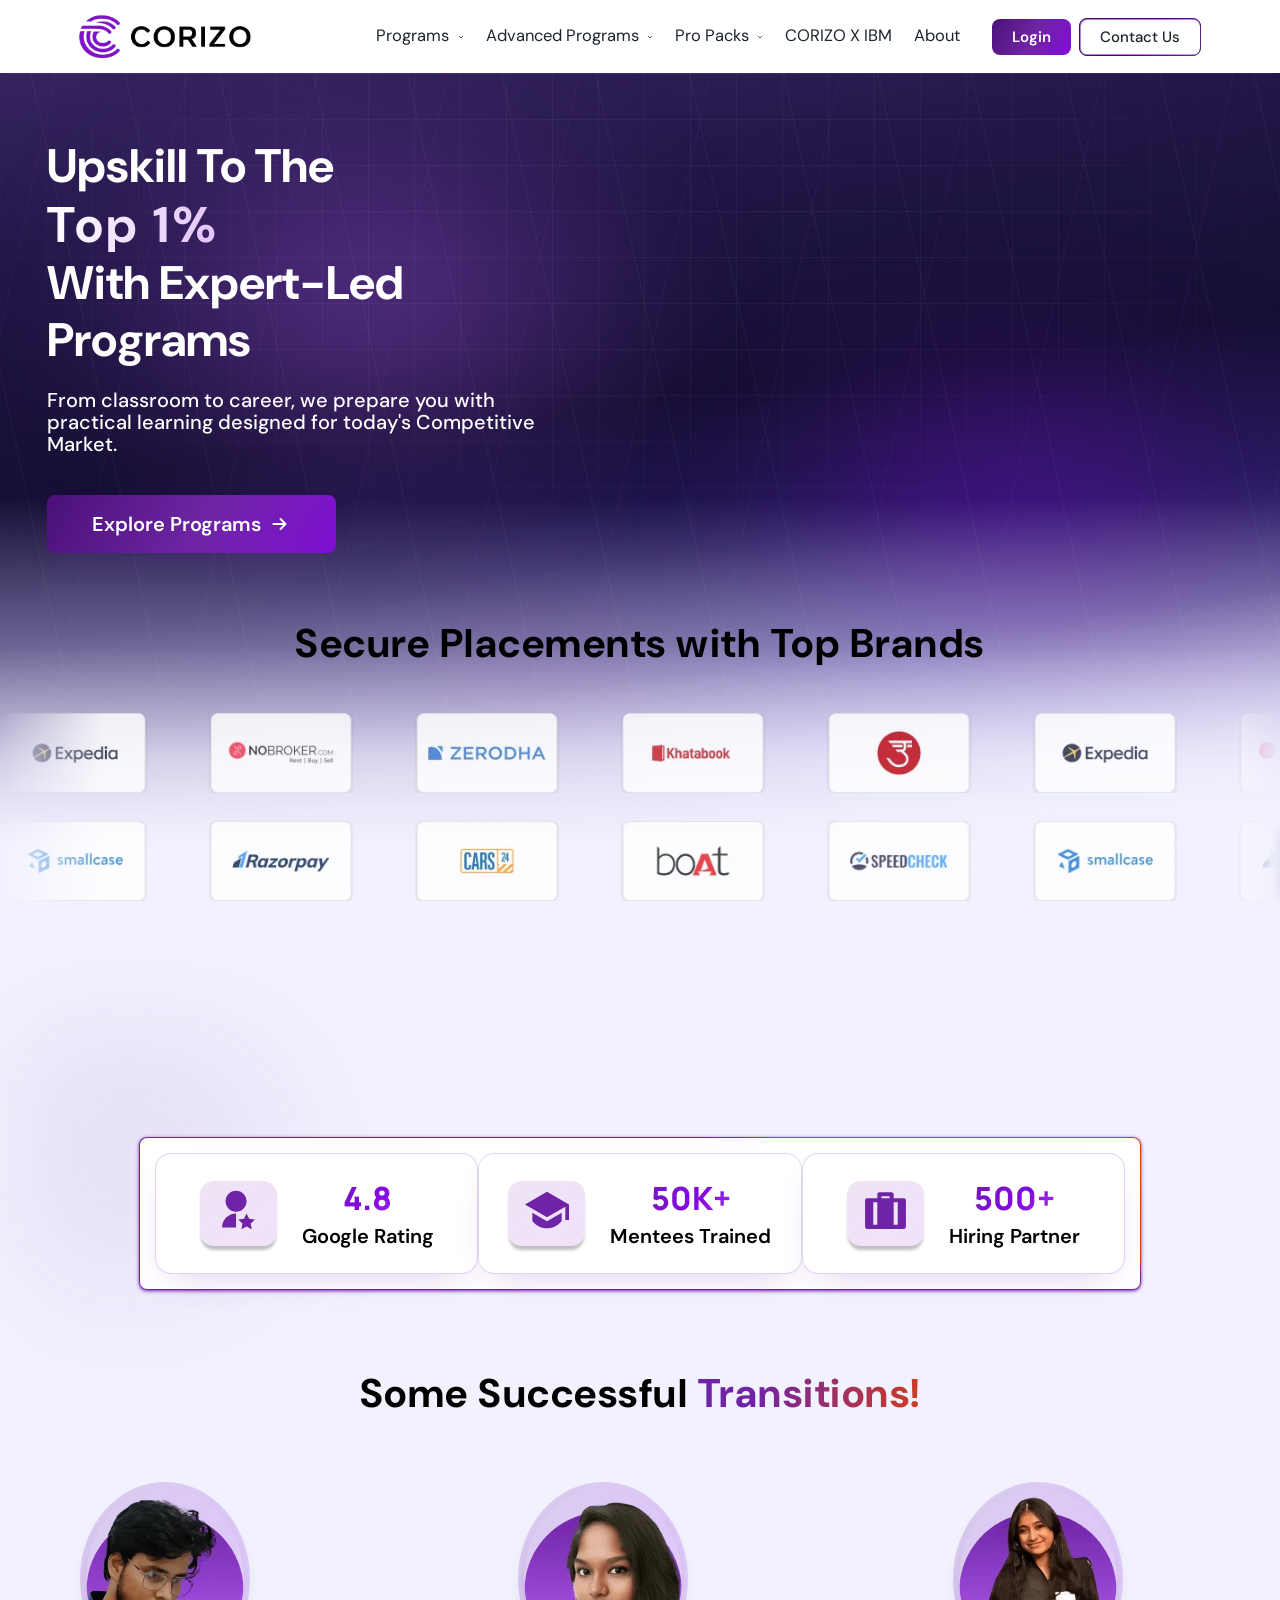
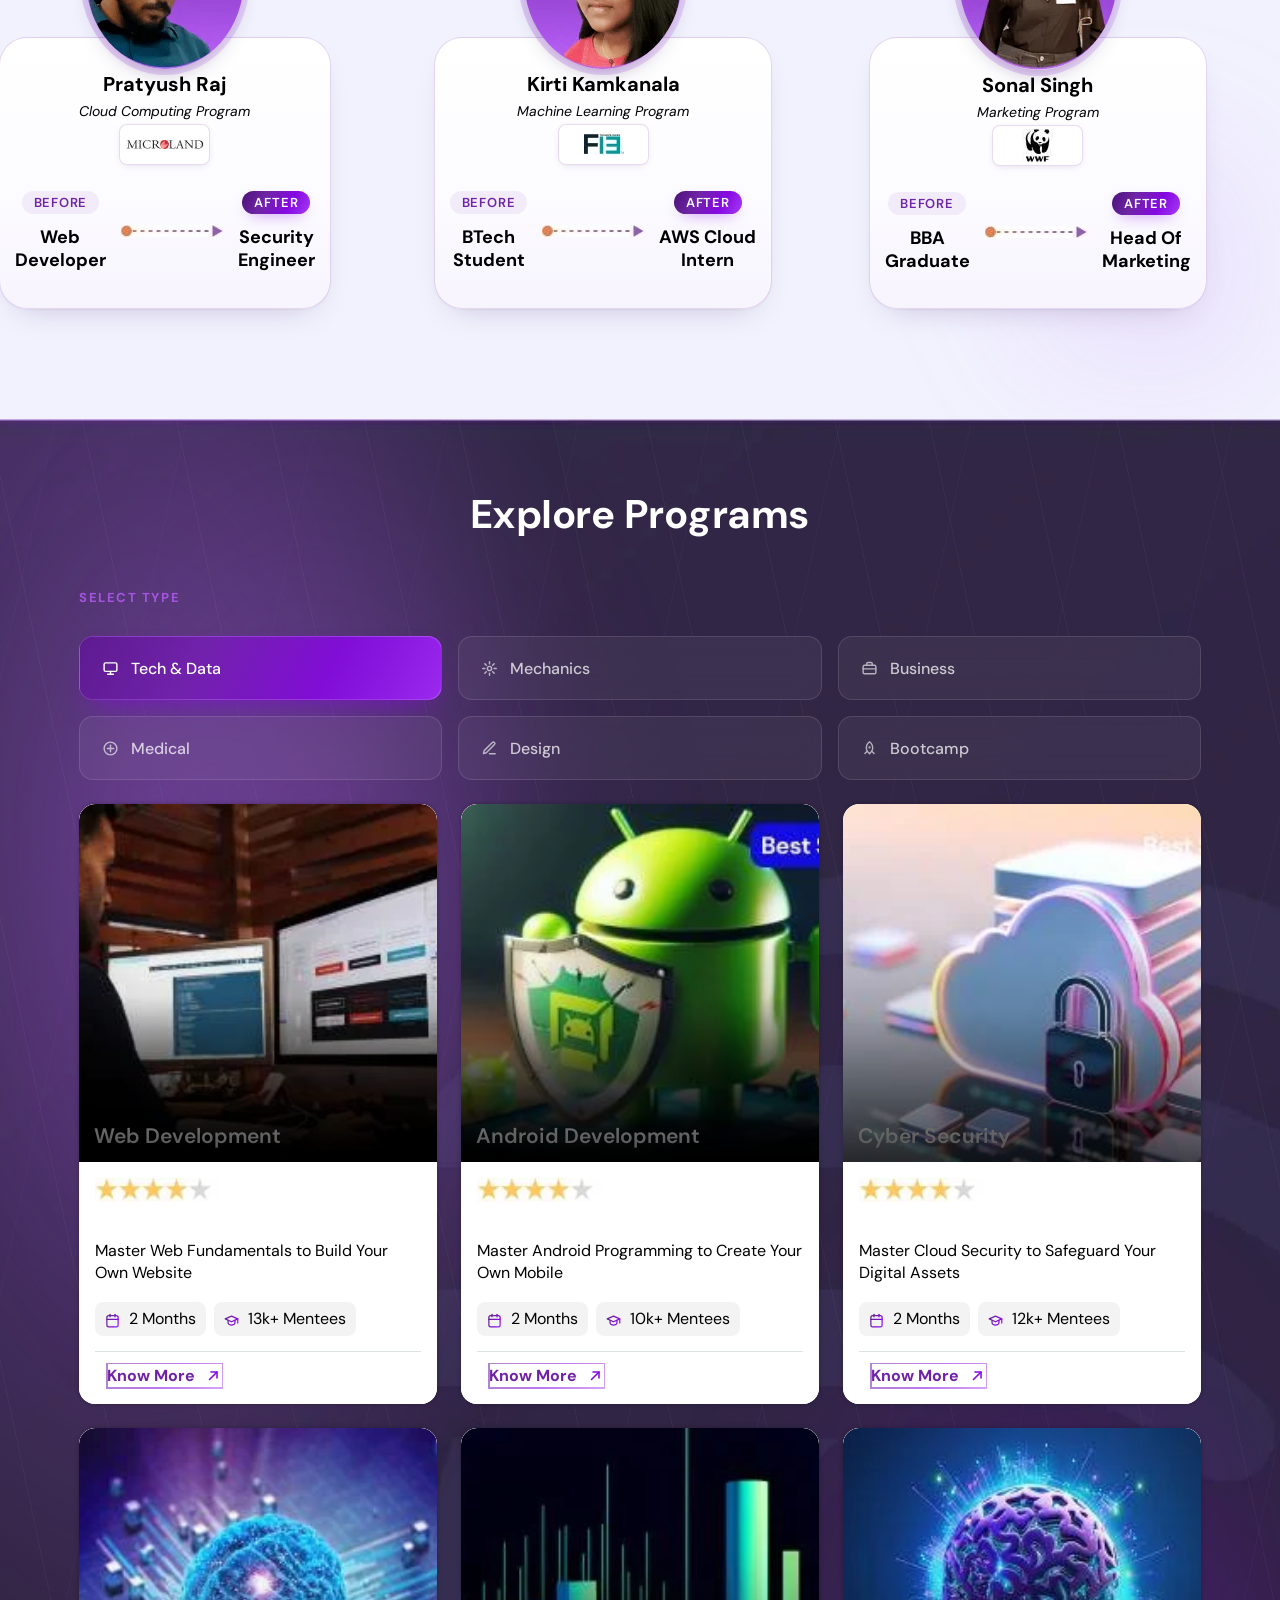
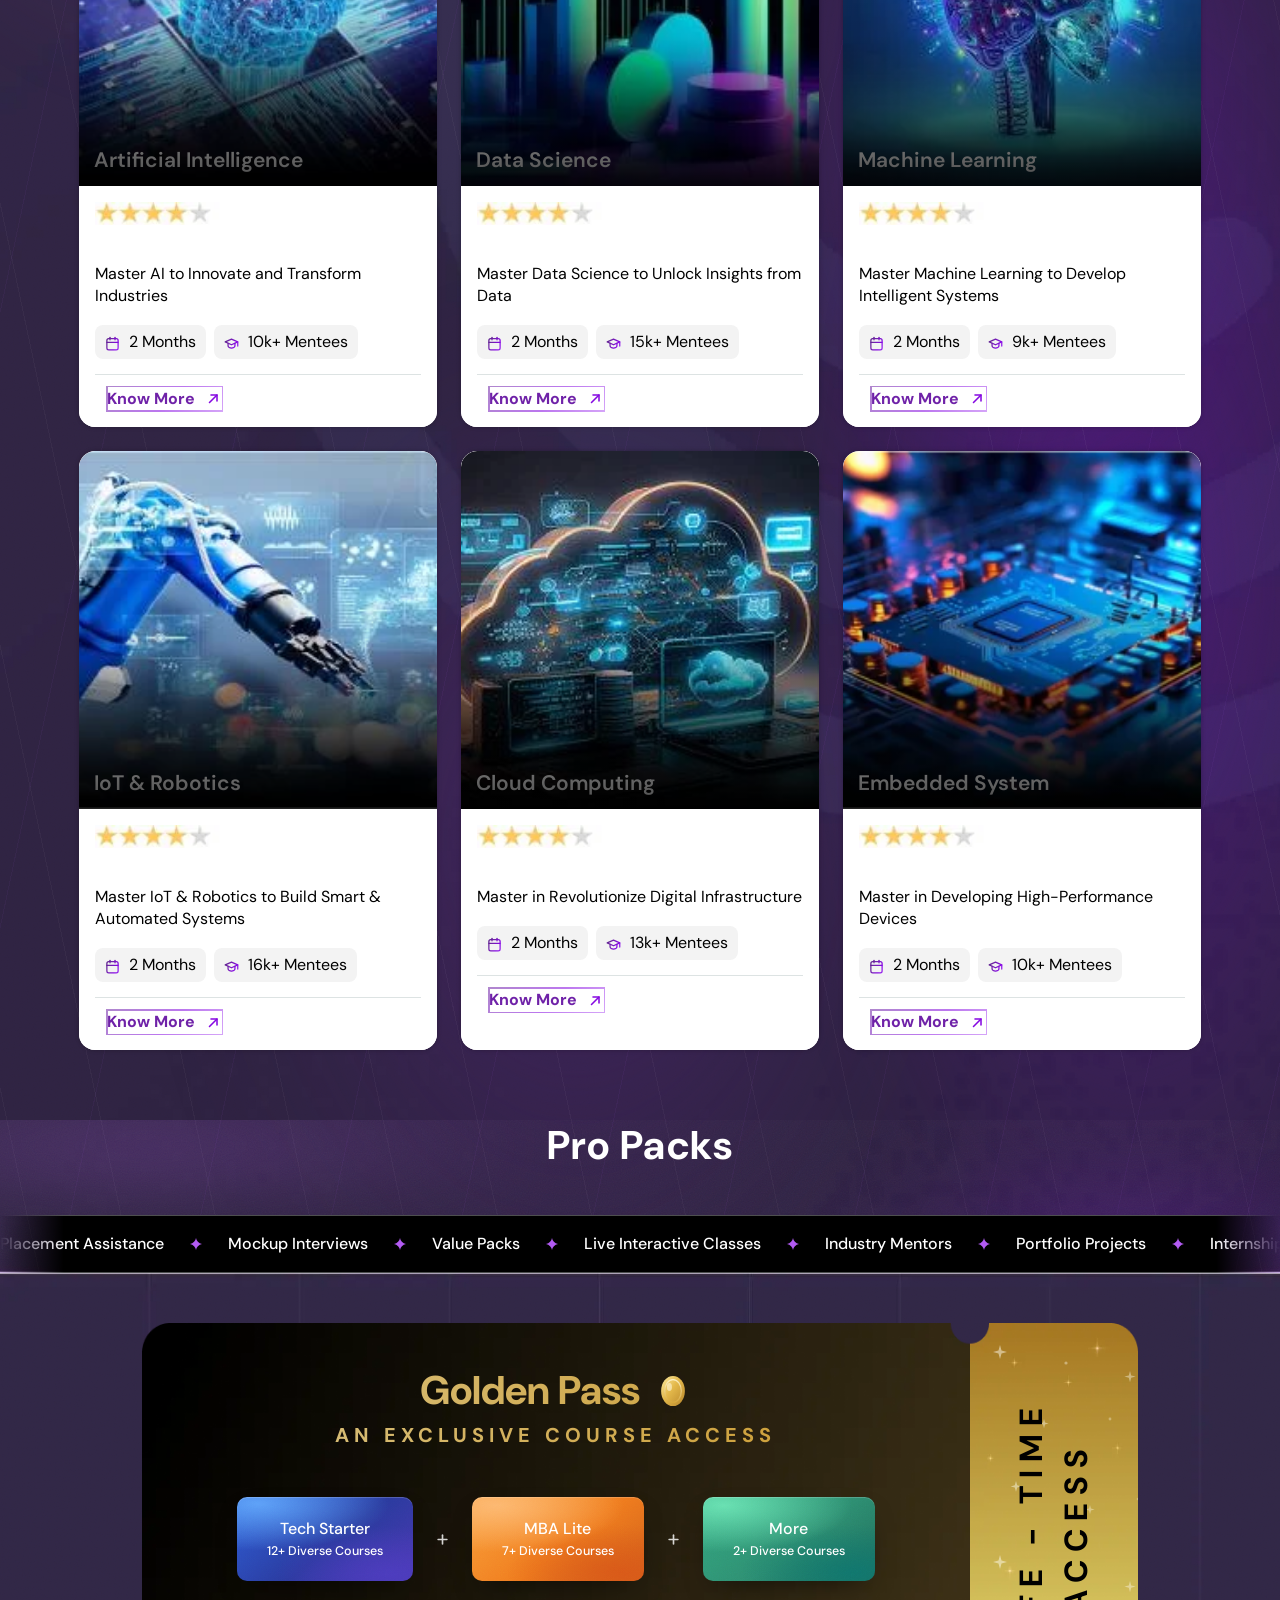
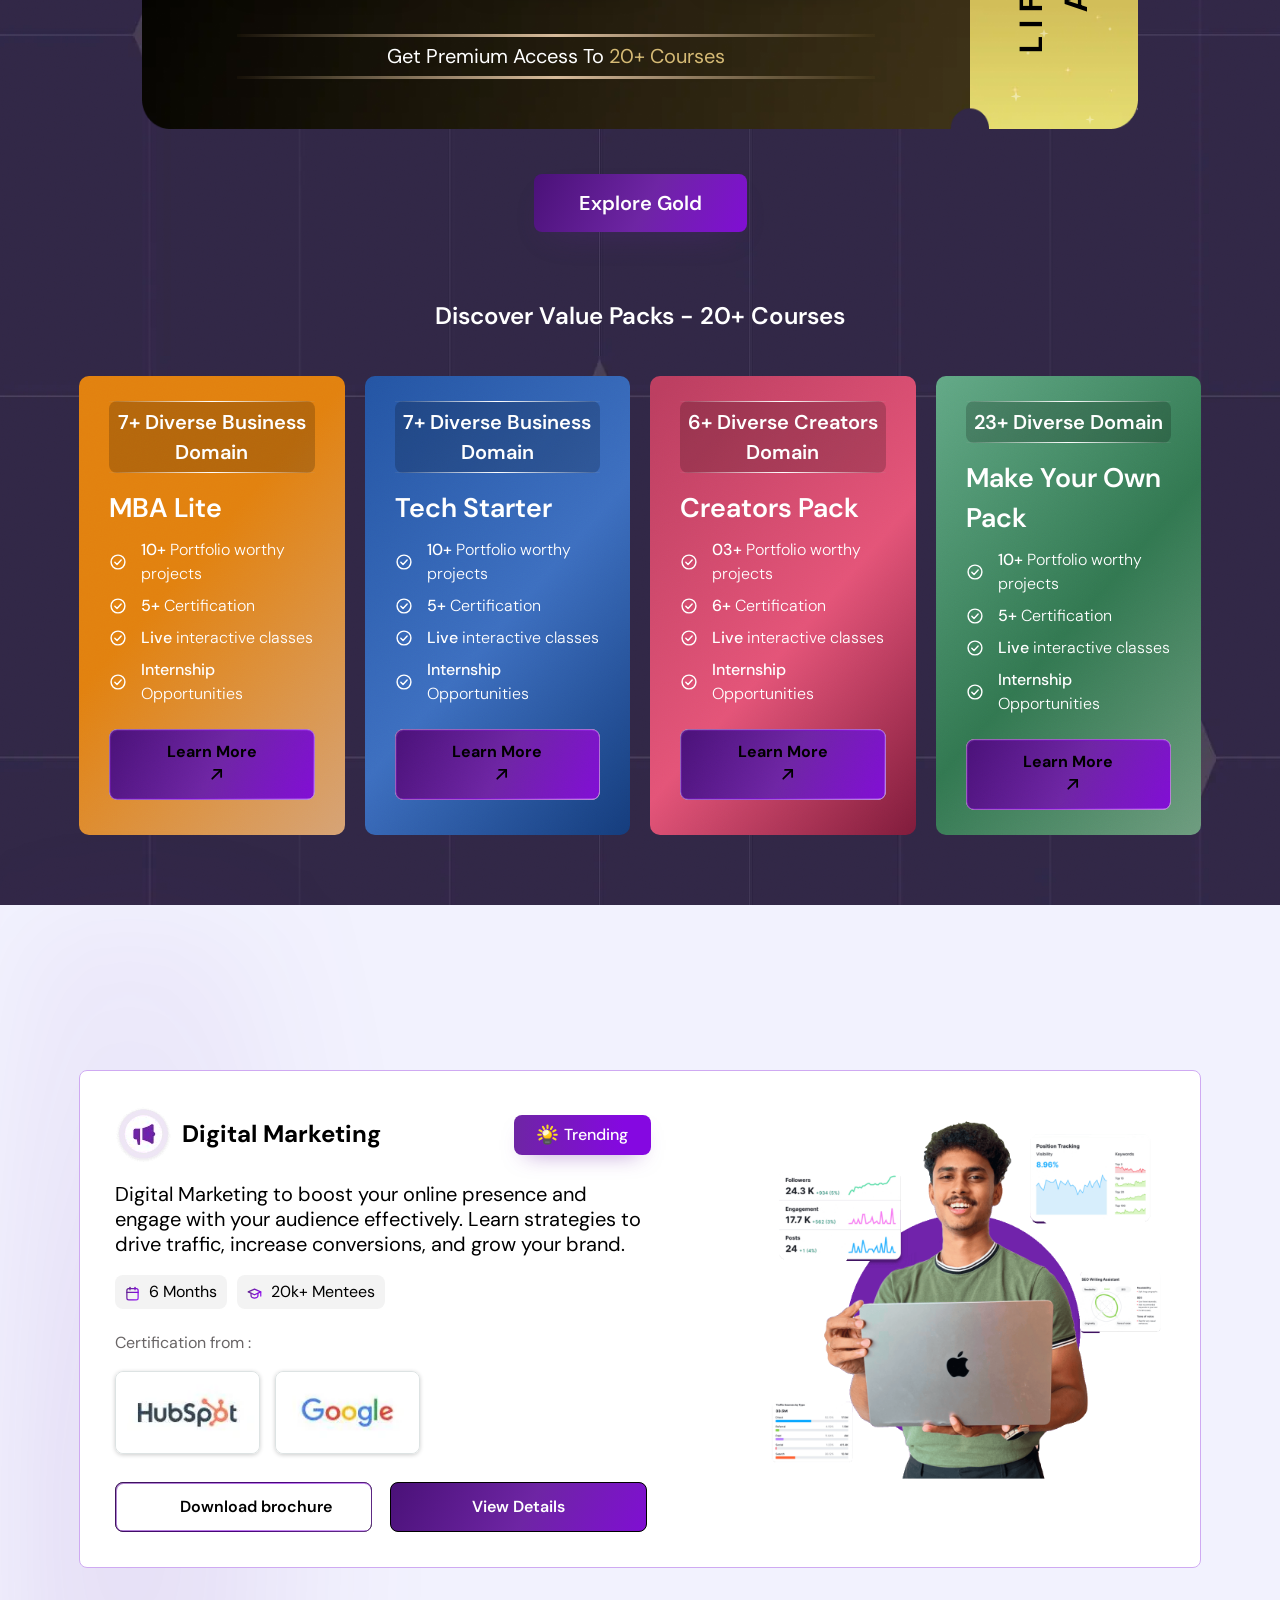
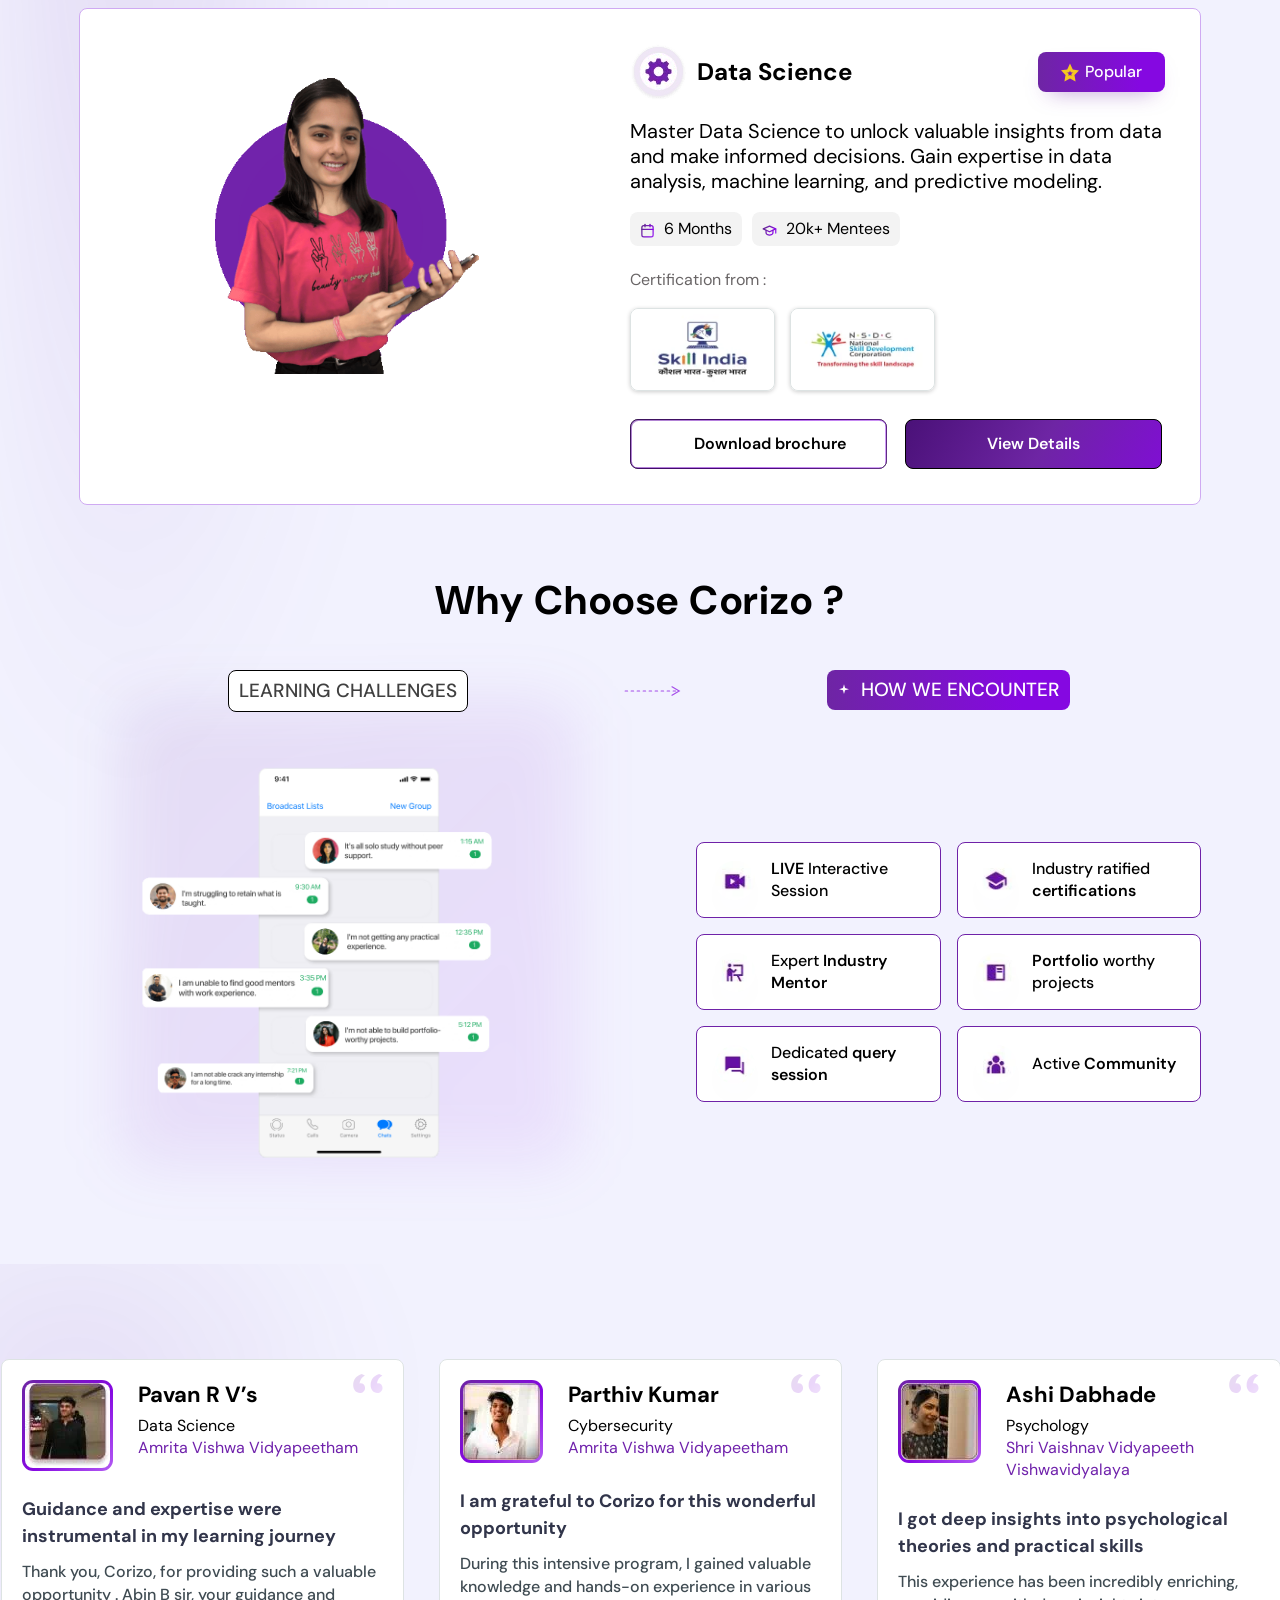
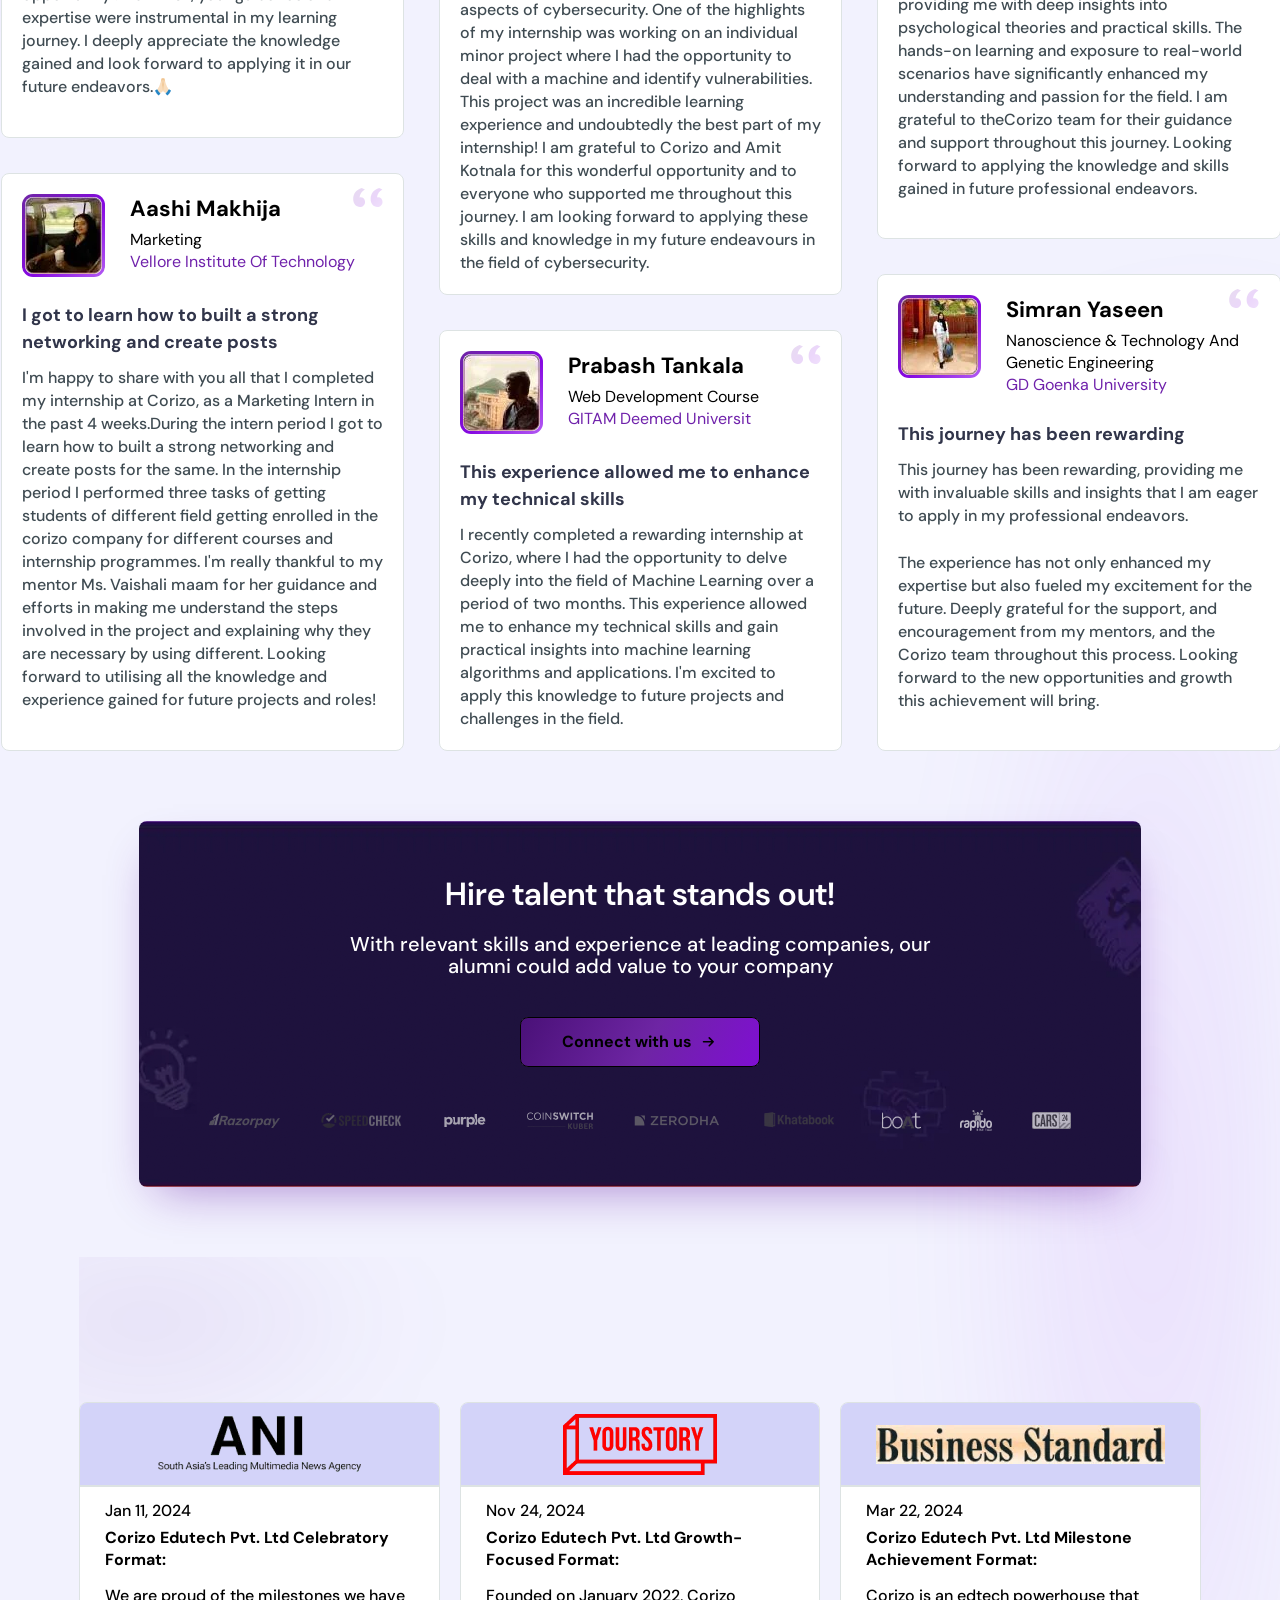
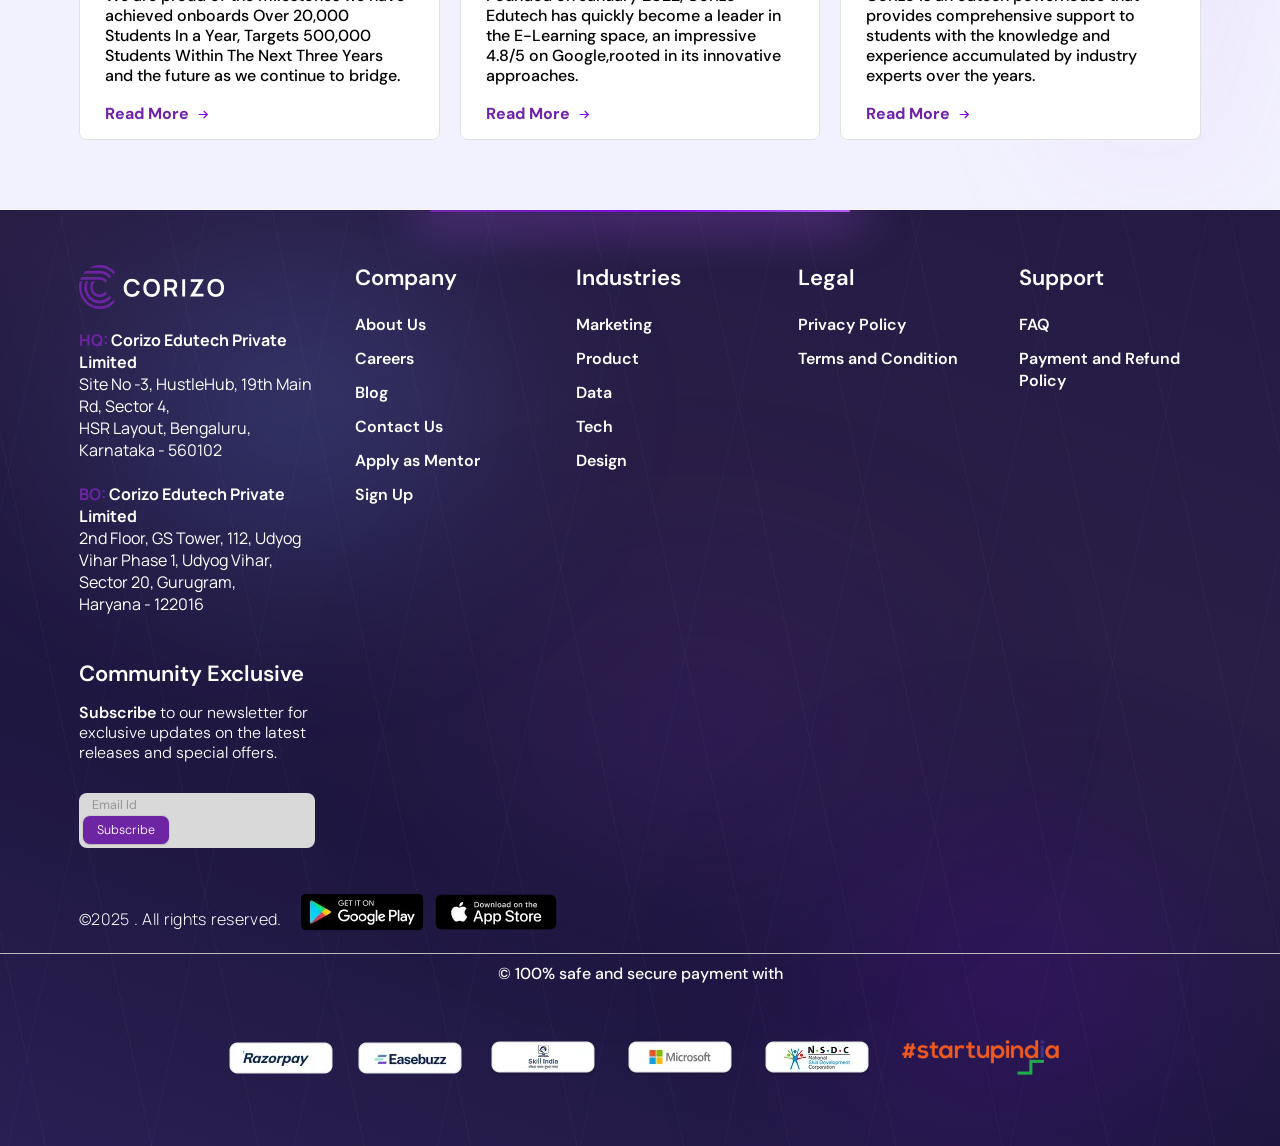
==== index.html @ 52badc51 "Premium UI refinement: animated gradient system, layout and icon fixes Elevates the landing page tow" ====
<!doctype html>
<html lang="en-US">

<head>
    <meta charset="UTF-8">
    <meta name="viewport" content="width=device-width, initial-scale=1">
    <link rel="profile" href="https://gmpg.org/xfn/11">

    <link rel="stylesheet" type="text/css" href="assets/wp-content/themes/techglobiz/css/custom.css">
    <link rel="stylesheet" type="text/css" href="assets/wp-content/themes/techglobiz/css/all.css">
    <link rel="stylesheet" type="text/css" href="assets/wp-content/themes/techglobiz/css/animate.css">
    <link rel="stylesheet" type="text/css" href="assets/wp-content/themes/techglobiz/css/bootstrap.min.css">
    <link rel="stylesheet" type="text/css" href="assets/wp-content/themes/techglobiz/css/owl.carousel.min.css">
    <link rel="stylesheet" type="text/css" href="assets/wp-content/themes/techglobiz/css/aos.css">

    <link rel="preconnect" href="https://fonts.googleapis.com">
    <link rel="preconnect" href="https://fonts.gstatic.com" crossorigin>
    <link
        href="https://fonts.googleapis.com/css2?family=DM+Sans:ital,opsz,wght@0,9..40,100..1000;1,9..40,100..1000&display=swap"
        rel="stylesheet">
    <link href="https://fonts.googleapis.com/css2?family=Manrope:wght@200..800&display=swap" rel="stylesheet">

    <script type="text/javascript" src="assets/wp-content/themes/techglobiz/js/jquery.min.js"></script>
    <script type="text/javascript" src="assets/wp-content/themes/techglobiz/js/bootstrap.min.js"></script>
    <script type="text/javascript" src="assets/wp-content/themes/techglobiz/js/owl.carousel.js"></script>
    <script type="text/javascript" src="assets/wp-content/themes/techglobiz/js/aos.js"></script>

    <meta name='robots' content='index, follow, max-image-preview:large, max-snippet:-1, max-video-preview:-1' />

    <!-- This site is optimized with the Yoast SEO plugin v28.1 - https://yoast.com/product/yoast-seo-wordpress/ -->
    <title>Home - Corizo - Empowering Tomorrow’s Leaders</title>
    <link rel="canonical" href="./" />
    <meta property="og:locale" content="en_US" />
    <meta property="og:type" content="website" />
    <meta property="og:title" content="Home - Corizo - Empowering Tomorrow’s Leaders" />
    <meta property="og:url" content="./" />
    <meta property="og:site_name" content="Corizo - Empowering Tomorrow’s Leaders" />
    <meta property="article:modified_time" content="2025-10-08T14:20:26+00:00" />
    <meta name="twitter:card" content="summary_large_image" />
    <script type="application/ld+json" class="yoast-schema-graph">
        {
            "@context": "https:\/\/schema.org",
            "@graph": [{
                "@type": "WebPage",
                "@id": "https:\/\/corizo.in\/",
                "url": "https:\/\/corizo.in\/",
                "name": "Home - Corizo - Empowering Tomorrow’s Leaders",
                "isPartOf": {
                    "@id": "https:\/\/corizo.in\/#website"
                },
                "datePublished": "2024-09-14T14:15:16+00:00",
                "dateModified": "2025-10-08T14:20:26+00:00",
                "breadcrumb": {
                    "@id": "https:\/\/corizo.in\/#breadcrumb"
                },
                "inLanguage": "en-US",
                "potentialAction": [{
                    "@type": "ReadAction",
                    "target": ["https:\/\/corizo.in\/"]
                }]
            }, {
                "@type": "BreadcrumbList",
                "@id": "https:\/\/corizo.in\/#breadcrumb",
                "itemListElement": [{
                    "@type": "ListItem",
                    "position": 1,
                    "name": "Home"
                }]
            }, {
                "@type": "WebSite",
                "@id": "https:\/\/corizo.in\/#website",
                "url": "https:\/\/corizo.in\/",
                "name": "Corizo - Empowering Tomorrow’s Leaders",
                "description": "",
                "potentialAction": [{
                    "@type": "SearchAction",
                    "target": {
                        "@type": "EntryPoint",
                        "urlTemplate": "https:\/\/corizo.in\/?s={search_term_string}"
                    },
                    "query-input": {
                        "@type": "PropertyValueSpecification",
                        "valueRequired": true,
                        "valueName": "search_term_string"
                    }
                }],
                "inLanguage": "en-US"
            }]
        }
    </script>
    <!-- / Yoast SEO plugin. -->


    <link rel='dns-prefetch' href='//www.googletagmanager.com' />
    <link rel="alternate" type="application/rss+xml" title="Corizo - Empowering Tomorrow’s Leaders &raquo; Feed"
        href="./feed/" />
    <link rel="alternate" type="application/rss+xml"
        title="Corizo - Empowering Tomorrow’s Leaders &raquo; Comments Feed" href="./comments/feed/" />
    <link rel="alternate" title="oEmbed (JSON)" type="application/json+oembed"
        href="./wp-json/oembed/1.0/embed?url=https%3A%2F%2Fcorizo.in%2F" />
    <link rel="alternate" title="oEmbed (XML)" type="text/xml+oembed"
        href="./wp-json/oembed/1.0/embed?url=https%3A%2F%2Fcorizo.in%2F&#038;format=xml" />
    <style id="wp-img-auto-sizes-contain-inline-css">
        img:is([sizes=auto i], [sizes^="auto," i]) {
            contain-intrinsic-size: 3000px 1500px
        }

        /*# sourceURL=wp-img-auto-sizes-contain-inline-css */
    </style>
    <style id="wp-emoji-styles-inline-css">
        img.wp-smiley,
        img.emoji {
            display: inline !important;
            border: none !important;
            box-shadow: none !important;
            height: 1em !important;
            width: 1em !important;
            margin: 0 0.07em !important;
            vertical-align: -0.1em !important;
            background: none !important;
            padding: 0 !important;
        }

        /*# sourceURL=wp-emoji-styles-inline-css */
    </style>
    <style id="wp-block-library-inline-css">
        :root {
            --wp-block-synced-color: #7a00df;
            --wp-block-synced-color--rgb: 122, 0, 223;
            --wp-bound-block-color: var(--wp-block-synced-color);
            --wp-editor-canvas-background: #ddd;
            --wp-admin-theme-color: #007cba;
            --wp-admin-theme-color--rgb: 0, 124, 186;
            --wp-admin-theme-color-darker-10: #006ba1;
            --wp-admin-theme-color-darker-10--rgb: 0, 107, 160.5;
            --wp-admin-theme-color-darker-20: #005a87;
            --wp-admin-theme-color-darker-20--rgb: 0, 90, 135;
            --wp-admin-border-width-focus: 2px
        }

        @media (min-resolution:192dpi) {
            :root {
                --wp-admin-border-width-focus: 1.5px
            }
        }

        .wp-element-button {
            cursor: pointer
        }

        :root .has-very-light-gray-background-color {
            background-color: #eee
        }

        :root .has-very-dark-gray-background-color {
            background-color: #313131
        }

        :root .has-very-light-gray-color {
            color: #eee
        }

        :root .has-very-dark-gray-color {
            color: #313131
        }

        :root .has-vivid-green-cyan-to-vivid-cyan-blue-gradient-background {
            background: linear-gradient(135deg, #00d084, #0693e3)
        }

        :root .has-purple-crush-gradient-background {
            background: linear-gradient(135deg, #34e2e4, #4721fb 50%, #ab1dfe)
        }

        :root .has-hazy-dawn-gradient-background {
            background: linear-gradient(135deg, #faaca8, #dad0ec)
        }

        :root .has-subdued-olive-gradient-background {
            background: linear-gradient(135deg, #fafae1, #67a671)
        }

        :root .has-atomic-cream-gradient-background {
            background: linear-gradient(135deg, #fdd79a, #004a59)
        }

        :root .has-nightshade-gradient-background {
            background: linear-gradient(135deg, #330968, #31cdcf)
        }

        :root .has-midnight-gradient-background {
            background: linear-gradient(135deg, #020381, #2874fc)
        }

        :root {
            --wp--preset--font-size--normal: 16px;
            --wp--preset--font-size--huge: 42px
        }

        .has-regular-font-size {
            font-size: 1em
        }

        .has-larger-font-size {
            font-size: 2.625em
        }

        .has-normal-font-size {
            font-size: var(--wp--preset--font-size--normal)
        }

        .has-huge-font-size {
            font-size: var(--wp--preset--font-size--huge)
        }

        :root .has-text-align-center {
            text-align: center
        }

        :root .has-text-align-left {
            text-align: left
        }

        :root .has-text-align-right {
            text-align: right
        }

        .has-fit-text {
            white-space: nowrap !important
        }

        #end-resizable-editor-section {
            display: none
        }

        .aligncenter {
            clear: both
        }

        .items-justified-left {
            justify-content: flex-start
        }

        .items-justified-center {
            justify-content: center
        }

        .items-justified-right {
            justify-content: flex-end
        }

        .items-justified-space-between {
            justify-content: space-between
        }

        .screen-reader-text {
            word-wrap: normal !important;
            border: 0;
            clip-path: inset(50%);
            height: 1px;
            margin: -1px;
            overflow: hidden;
            padding: 0;
            position: absolute;
            width: 1px
        }

        .screen-reader-text:focus {
            background-color: #ddd;
            clip-path: none;
            color: #444;
            display: block;
            font-size: 1em;
            height: auto;
            left: 5px;
            line-height: normal;
            padding: 15px 23px 14px;
            text-decoration: none;
            top: 5px;
            width: auto;
            z-index: 100000
        }

        html :where(.has-border-color) {
            border-style: solid
        }

        html :where([style*=border-color]) {
            border-style: solid
        }

        html :where([style*=border-top-color]) {
            border-top-style: solid
        }

        html :where([style*=border-right-color]) {
            border-right-style: solid
        }

        html :where([style*=border-bottom-color]) {
            border-bottom-style: solid
        }

        html :where([style*=border-left-color]) {
            border-left-style: solid
        }

        html :where([style*=border-width]) {
            border-style: solid
        }

        html :where([style*=border-top-width]) {
            border-top-style: solid
        }

        html :where([style*=border-right-width]) {
            border-right-style: solid
        }

        html :where([style*=border-bottom-width]) {
            border-bottom-style: solid
        }

        html :where([style*=border-left-width]) {
            border-left-style: solid
        }

        html :where(img[class*=wp-image-]) {
            height: auto;
            max-width: 100%
        }

        :where(figure) {
            margin: 0 0 1em
        }

        html :where(.is-position-sticky) {
            --wp-admin--admin-bar--position-offset: var(--wp-admin--admin-bar--height, 0px)
        }

        @media screen and (max-width:600px) {
            html :where(.is-position-sticky) {
                --wp-admin--admin-bar--position-offset: 0px
            }
        }

        /*# sourceURL=/wp-includes/css/dist/block-library/common.min.css */
    </style>
    <style id="classic-theme-styles-inline-css">
        /*! This file is auto-generated */

        .wp-block-button__link {
            color: #fff;
            background-color: #32373c;
            border-radius: 9999px;
            box-shadow: none;
            text-decoration: none;
            padding: calc(.667em + 2px) calc(1.333em + 2px);
            font-size: 1.125em
        }

        .wp-block-file__button {
            background: #32373c;
            color: #fff;
            text-decoration: none
        }

        /*# sourceURL=/wp-includes/css/classic-themes.min.css */
    </style>

    <link rel='stylesheet' id='wc-blocks-style-css'
        href='assets/wp-content/plugins/woocommerce/assets/client/blocks/wc-blocks.css?ver=wc-10.9.4' media='all' />

    <style id="global-styles-inline-css">
        :root {
            --wp--preset--aspect-ratio--square: 1;
            --wp--preset--aspect-ratio--4-3: 4/3;
            --wp--preset--aspect-ratio--3-4: 3/4;
            --wp--preset--aspect-ratio--3-2: 3/2;
            --wp--preset--aspect-ratio--2-3: 2/3;
            --wp--preset--aspect-ratio--16-9: 16/9;
            --wp--preset--aspect-ratio--9-16: 9/16;
            --wp--preset--color--black: #000000;
            --wp--preset--color--cyan-bluish-gray: #abb8c3;
            --wp--preset--color--white: #ffffff;
            --wp--preset--color--pale-pink: #f78da7;
            --wp--preset--color--vivid-red: #cf2e2e;
            --wp--preset--color--luminous-vivid-orange: #ff6900;
            --wp--preset--color--luminous-vivid-amber: #fcb900;
            --wp--preset--color--light-green-cyan: #7bdcb5;
            --wp--preset--color--vivid-green-cyan: #00d084;
            --wp--preset--color--pale-cyan-blue: #8ed1fc;
            --wp--preset--color--vivid-cyan-blue: #0693e3;
            --wp--preset--color--vivid-purple: #9b51e0;
            --wp--preset--gradient--vivid-cyan-blue-to-vivid-purple: linear-gradient(135deg, rgb(6, 147, 227) 0%, rgb(155, 81, 224) 100%);
            --wp--preset--gradient--light-green-cyan-to-vivid-green-cyan: linear-gradient(135deg, rgb(122, 220, 180) 0%, rgb(0, 208, 130) 100%);
            --wp--preset--gradient--luminous-vivid-amber-to-luminous-vivid-orange: linear-gradient(135deg, rgb(252, 185, 0) 0%, rgb(255, 105, 0) 100%);
            --wp--preset--gradient--luminous-vivid-orange-to-vivid-red: linear-gradient(135deg, rgb(255, 105, 0) 0%, rgb(207, 46, 46) 100%);
            --wp--preset--gradient--very-light-gray-to-cyan-bluish-gray: linear-gradient(135deg, rgb(238, 238, 238) 0%, rgb(169, 184, 195) 100%);
            --wp--preset--gradient--cool-to-warm-spectrum: linear-gradient(135deg, rgb(74, 234, 220) 0%, rgb(151, 120, 209) 20%, rgb(207, 42, 186) 40%, rgb(238, 44, 130) 60%, rgb(251, 105, 98) 80%, rgb(254, 248, 76) 100%);
            --wp--preset--gradient--blush-light-purple: linear-gradient(135deg, rgb(255, 206, 236) 0%, rgb(152, 150, 240) 100%);
            --wp--preset--gradient--blush-bordeaux: linear-gradient(135deg, rgb(254, 205, 165) 0%, rgb(254, 45, 45) 50%, rgb(107, 0, 62) 100%);
            --wp--preset--gradient--luminous-dusk: linear-gradient(135deg, rgb(255, 203, 112) 0%, rgb(199, 81, 192) 50%, rgb(65, 88, 208) 100%);
            --wp--preset--gradient--pale-ocean: linear-gradient(135deg, rgb(255, 245, 203) 0%, rgb(182, 227, 212) 50%, rgb(51, 167, 181) 100%);
            --wp--preset--gradient--electric-grass: linear-gradient(135deg, rgb(202, 248, 128) 0%, rgb(113, 206, 126) 100%);
            --wp--preset--gradient--midnight: linear-gradient(135deg, rgb(2, 3, 129) 0%, rgb(40, 116, 252) 100%);
            --wp--preset--font-size--small: 13px;
            --wp--preset--font-size--medium: 20px;
            --wp--preset--font-size--large: 36px;
            --wp--preset--font-size--x-large: 42px;
            --wp--preset--spacing--20: 0.44rem;
            --wp--preset--spacing--30: 0.67rem;
            --wp--preset--spacing--40: 1rem;
            --wp--preset--spacing--50: 1.5rem;
            --wp--preset--spacing--60: 2.25rem;
            --wp--preset--spacing--70: 3.38rem;
            --wp--preset--spacing--80: 5.06rem;
            --wp--preset--shadow--natural: 6px 6px 9px rgba(0, 0, 0, 0.2);
            --wp--preset--shadow--deep: 12px 12px 50px rgba(0, 0, 0, 0.4);
            --wp--preset--shadow--sharp: 6px 6px 0px rgba(0, 0, 0, 0.2);
            --wp--preset--shadow--outlined: 6px 6px 0px -3px rgb(255, 255, 255), 6px 6px rgb(0, 0, 0);
            --wp--preset--shadow--crisp: 6px 6px 0px rgb(0, 0, 0);
        }

        :where(body) {
            margin: 0;
        }

        :where(.is-layout-flex) {
            gap: 0.5em;
        }

        :where(.is-layout-grid) {
            gap: 0.5em;
        }

        body .is-layout-flex {
            display: flex;
        }

        .is-layout-flex {
            flex-wrap: wrap;
            align-items: center;
        }

        .is-layout-flex> :is(*, div) {
            margin: 0;
        }

        body .is-layout-grid {
            display: grid;
        }

        .is-layout-grid> :is(*, div) {
            margin: 0;
        }

        body {
            padding-top: 0px;
            padding-right: 0px;
            padding-bottom: 0px;
            padding-left: 0px;
        }

        :root :where(.wp-element-button, .wp-block-button__link) {
            background-color: #32373c;
            border-width: 0;
            color: #fff;
            font-family: inherit;
            font-size: inherit;
            font-style: inherit;
            font-weight: inherit;
            letter-spacing: inherit;
            line-height: inherit;
            padding-top: calc(0.667em + 2px);
            padding-right: calc(1.333em + 2px);
            padding-bottom: calc(0.667em + 2px);
            padding-left: calc(1.333em + 2px);
            text-decoration: none;
            text-transform: inherit;
        }

        .has-black-color {
            color: var(--wp--preset--color--black) !important;
        }

        .has-cyan-bluish-gray-color {
            color: var(--wp--preset--color--cyan-bluish-gray) !important;
        }

        .has-white-color {
            color: var(--wp--preset--color--white) !important;
        }

        .has-pale-pink-color {
            color: var(--wp--preset--color--pale-pink) !important;
        }

        .has-vivid-red-color {
            color: var(--wp--preset--color--vivid-red) !important;
        }

        .has-luminous-vivid-orange-color {
            color: var(--wp--preset--color--luminous-vivid-orange) !important;
        }

        .has-luminous-vivid-amber-color {
            color: var(--wp--preset--color--luminous-vivid-amber) !important;
        }

        .has-light-green-cyan-color {
            color: var(--wp--preset--color--light-green-cyan) !important;
        }

        .has-vivid-green-cyan-color {
            color: var(--wp--preset--color--vivid-green-cyan) !important;
        }

        .has-pale-cyan-blue-color {
            color: var(--wp--preset--color--pale-cyan-blue) !important;
        }

        .has-vivid-cyan-blue-color {
            color: var(--wp--preset--color--vivid-cyan-blue) !important;
        }

        .has-vivid-purple-color {
            color: var(--wp--preset--color--vivid-purple) !important;
        }

        .has-black-background-color {
            background-color: var(--wp--preset--color--black) !important;
        }

        .has-cyan-bluish-gray-background-color {
            background-color: var(--wp--preset--color--cyan-bluish-gray) !important;
        }

        .has-white-background-color {
            background-color: var(--wp--preset--color--white) !important;
        }

        .has-pale-pink-background-color {
            background-color: var(--wp--preset--color--pale-pink) !important;
        }

        .has-vivid-red-background-color {
            background-color: var(--wp--preset--color--vivid-red) !important;
        }

        .has-luminous-vivid-orange-background-color {
            background-color: var(--wp--preset--color--luminous-vivid-orange) !important;
        }

        .has-luminous-vivid-amber-background-color {
            background-color: var(--wp--preset--color--luminous-vivid-amber) !important;
        }

        .has-light-green-cyan-background-color {
            background-color: var(--wp--preset--color--light-green-cyan) !important;
        }

        .has-vivid-green-cyan-background-color {
            background-color: var(--wp--preset--color--vivid-green-cyan) !important;
        }

        .has-pale-cyan-blue-background-color {
            background-color: var(--wp--preset--color--pale-cyan-blue) !important;
        }

        .has-vivid-cyan-blue-background-color {
            background-color: var(--wp--preset--color--vivid-cyan-blue) !important;
        }

        .has-vivid-purple-background-color {
            background-color: var(--wp--preset--color--vivid-purple) !important;
        }

        .has-black-border-color {
            border-color: var(--wp--preset--color--black) !important;
        }

        .has-cyan-bluish-gray-border-color {
            border-color: var(--wp--preset--color--cyan-bluish-gray) !important;
        }

        .has-white-border-color {
            border-color: var(--wp--preset--color--white) !important;
        }

        .has-pale-pink-border-color {
            border-color: var(--wp--preset--color--pale-pink) !important;
        }

        .has-vivid-red-border-color {
            border-color: var(--wp--preset--color--vivid-red) !important;
        }

        .has-luminous-vivid-orange-border-color {
            border-color: var(--wp--preset--color--luminous-vivid-orange) !important;
        }

        .has-luminous-vivid-amber-border-color {
            border-color: var(--wp--preset--color--luminous-vivid-amber) !important;
        }

        .has-light-green-cyan-border-color {
            border-color: var(--wp--preset--color--light-green-cyan) !important;
        }

        .has-vivid-green-cyan-border-color {
            border-color: var(--wp--preset--color--vivid-green-cyan) !important;
        }

        .has-pale-cyan-blue-border-color {
            border-color: var(--wp--preset--color--pale-cyan-blue) !important;
        }

        .has-vivid-cyan-blue-border-color {
            border-color: var(--wp--preset--color--vivid-cyan-blue) !important;
        }

        .has-vivid-purple-border-color {
            border-color: var(--wp--preset--color--vivid-purple) !important;
        }

        .has-vivid-cyan-blue-to-vivid-purple-gradient-background {
            background: var(--wp--preset--gradient--vivid-cyan-blue-to-vivid-purple) !important;
        }

        .has-light-green-cyan-to-vivid-green-cyan-gradient-background {
            background: var(--wp--preset--gradient--light-green-cyan-to-vivid-green-cyan) !important;
        }

        .has-luminous-vivid-amber-to-luminous-vivid-orange-gradient-background {
            background: var(--wp--preset--gradient--luminous-vivid-amber-to-luminous-vivid-orange) !important;
        }

        .has-luminous-vivid-orange-to-vivid-red-gradient-background {
            background: var(--wp--preset--gradient--luminous-vivid-orange-to-vivid-red) !important;
        }

        .has-very-light-gray-to-cyan-bluish-gray-gradient-background {
            background: var(--wp--preset--gradient--very-light-gray-to-cyan-bluish-gray) !important;
        }

        .has-cool-to-warm-spectrum-gradient-background {
            background: var(--wp--preset--gradient--cool-to-warm-spectrum) !important;
        }

        .has-blush-light-purple-gradient-background {
            background: var(--wp--preset--gradient--blush-light-purple) !important;
        }

        .has-blush-bordeaux-gradient-background {
            background: var(--wp--preset--gradient--blush-bordeaux) !important;
        }

        .has-luminous-dusk-gradient-background {
            background: var(--wp--preset--gradient--luminous-dusk) !important;
        }

        .has-pale-ocean-gradient-background {
            background: var(--wp--preset--gradient--pale-ocean) !important;
        }

        .has-electric-grass-gradient-background {
            background: var(--wp--preset--gradient--electric-grass) !important;
        }

        .has-midnight-gradient-background {
            background: var(--wp--preset--gradient--midnight) !important;
        }

        .has-small-font-size {
            font-size: var(--wp--preset--font-size--small) !important;
        }

        .has-medium-font-size {
            font-size: var(--wp--preset--font-size--medium) !important;
        }

        .has-large-font-size {
            font-size: var(--wp--preset--font-size--large) !important;
        }

        .has-x-large-font-size {
            font-size: var(--wp--preset--font-size--x-large) !important;
        }

        /*# sourceURL=global-styles-inline-css */
    </style>

    <link rel='stylesheet' id='contact-form-7-css'
        href='assets/wp-content/plugins/contact-form-7/includes/css/styles.css?ver=6.1.6' media='all' />
    <link rel='stylesheet' id='nbcpf-intlTelInput-style-css'
        href='assets/wp-content/plugins/country-phone-field-contact-form-7/assets/css/intlTelInput.min.css?ver=7.0.2'
        media='all' />
    <link rel='stylesheet' id='nbcpf-countryFlag-style-css'
        href='assets/wp-content/plugins/country-phone-field-contact-form-7/assets/css/countrySelect.min.css?ver=7.0.2'
        media='all' />
    <link rel='stylesheet' id='menu-image-css'
        href='assets/wp-content/plugins/menu-image/includes/css/menu-image.css?ver=3.13' media='all' />
    <link rel='stylesheet' id='dashicons-css' href='assets/wp-includes/css/dashicons.min.css?ver=7.0.2' media='all' />
    <link rel='stylesheet' id='jquery-telephones-style-css'
        href='assets/wp-content/plugins/telephone-input-for-contact-form-7/public/css/intlTelInput.css?ver=3.0'
        media='all' />
    <link rel='stylesheet' id='woocommerce-layout-css'
        href='assets/wp-content/plugins/woocommerce/assets/css/woocommerce-layout.css?ver=10.9.4' media='all' />
    <link rel='stylesheet' id='woocommerce-smallscreen-css'
        href='assets/wp-content/plugins/woocommerce/assets/css/woocommerce-smallscreen.css?ver=10.9.4'
        media='only screen and (max-width: 768px)' />
    <link rel='stylesheet' id='woocommerce-general-css'
        href='assets/wp-content/plugins/woocommerce/assets/css/woocommerce.css?ver=10.9.4' media='all' />
    <style id="woocommerce-inline-inline-css">
        .woocommerce form .form-row .required {
            visibility: visible;
        }

        /*# sourceURL=woocommerce-inline-inline-css */
    </style>
    <link rel='stylesheet' id='awsm-jobs-general-css'
        href='assets/wp-content/plugins/wp-job-openings/assets/css/general.min.css?ver=4.0.3' media='all' />
    <link rel='stylesheet' id='awsm-jobs-style-css'
        href='assets/wp-content/plugins/wp-job-openings/assets/css/style.min.css?ver=4.0.3' media='all' />
    <link rel='stylesheet' id='hamburger.css-css'
        href='assets/wp-content/plugins/wp-responsive-menu/assets/css/wpr-hamburger.css?ver=3.2.3' media='all' />
    <link rel='stylesheet' id='wprmenu.css-css'
        href='assets/wp-content/plugins/wp-responsive-menu/assets/css/wprmenu.css?ver=3.2.3' media='all' />
    <style id="wprmenu.css-inline-css">
        @media only screen and (max-width: 767px) {
            html body div.wprm-wrapper {
                overflow: scroll;
            }

            #wprmenu_bar {
                background-image: url();
                background-size: cover;
                background-repeat: no-repeat;
            }

            #wprmenu_bar {
                background-color: #ffffff;
            }

            html body div#mg-wprm-wrap .wpr_submit .icon.icon-search {
                color: #ffffff;
            }

            #wprmenu_bar .menu_title,
            #wprmenu_bar .wprmenu_icon_menu,
            #wprmenu_bar .menu_title a {
                color: #ffffff;
            }

            #wprmenu_bar .menu_title a {
                font-size: 20px;
                font-weight: normal;
            }

            #mg-wprm-wrap li.menu-item a {
                font-size: 15px;
                text-transform: uppercase;
                font-weight: normal;
            }

            #mg-wprm-wrap li.menu-item-has-children ul.sub-menu a {
                font-size: 15px;
                text-transform: uppercase;
                font-weight: normal;
            }

            #mg-wprm-wrap li.current-menu-item>a {
                background: #ffffff;
            }

            #mg-wprm-wrap li.current-menu-item>a,
            #mg-wprm-wrap li.current-menu-item span.wprmenu_icon {
                color: #c8dd33 !important;
            }

            #mg-wprm-wrap {
                background-color: #ffffff;
            }

            .cbp-spmenu-push-toright,
            .cbp-spmenu-push-toright .mm-slideout {
                left: 100%;
            }

            .cbp-spmenu-push-toleft {
                left: -100%;
            }

            #mg-wprm-wrap.cbp-spmenu-right,
            #mg-wprm-wrap.cbp-spmenu-left,
            #mg-wprm-wrap.cbp-spmenu-right.custom,
            #mg-wprm-wrap.cbp-spmenu-left.custom,
            .cbp-spmenu-vertical {
                width: 100%;
                max-width: 400px;
            }

            #mg-wprm-wrap ul#wprmenu_menu_ul li.menu-item a,
            div#mg-wprm-wrap ul li span.wprmenu_icon {
                color: #000000;
            }

            #mg-wprm-wrap ul#wprmenu_menu_ul li.menu-item:valid~a {
                color: #c8dd33;
            }

            #mg-wprm-wrap ul#wprmenu_menu_ul li.menu-item a:hover {
                background: #ffffff;
                color: #c8dd33 !important;
            }

            div#mg-wprm-wrap ul>li:hover>span.wprmenu_icon {
                color: #c8dd33 !important;
            }

            .wprmenu_bar .hamburger-inner,
            .wprmenu_bar .hamburger-inner::before,
            .wprmenu_bar .hamburger-inner::after {
                background: #000000;
            }

            .wprmenu_bar .hamburger:hover .hamburger-inner,
            .wprmenu_bar .hamburger:hover .hamburger-inner::before,
            .wprmenu_bar .hamburger:hover .hamburger-inner::after {
                background: #000000;
            }

            #wprmenu_menu.left {
                width: 100%;
                left: -100%;
                right: auto;
            }

            #wprmenu_menu.right {
                width: 100%;
                right: -100%;
                left: auto;
            }

            .wprmenu_bar .hamburger {
                float: right;
            }

            .wprmenu_bar #custom_menu_icon.hamburger {
                top: px;
                right: 0px;
                float: right;
                background-color: #cccccc;
            }

            html body div#wprmenu_bar {
                height: 42px;
            }

            #mg-wprm-wrap.cbp-spmenu-left,
            #mg-wprm-wrap.cbp-spmenu-right,
            #mg-widgetmenu-wrap.cbp-spmenu-widget-left,
            #mg-widgetmenu-wrap.cbp-spmenu-widget-right {
                top: 42px !important;
            }

            .wpr_custom_menu #custom_menu_icon {
                display: block;
            }

            html {
                padding-top: 42px !important;
            }

            #wprmenu_bar,
            #mg-wprm-wrap {
                display: block;
            }

            div#wpadminbar {
                position: fixed;
            }
        }

        /*# sourceURL=wprmenu.css-inline-css */
    </style>
    <link rel='stylesheet' id='wpr_icons-css'
        href='assets/wp-content/plugins/wp-responsive-menu/inc/assets/icons/wpr-icons.css?ver=3.2.3' media='all' />
    <link rel='stylesheet' id='xoo-wsc-fonts-css'
        href='assets/wp-content/plugins/side-cart-woocommerce/assets/css/xoo-wsc-fonts.css?ver=2.7.7' media='all' />
    <link rel='stylesheet' id='xoo-wsc-style-css'
        href='assets/wp-content/plugins/side-cart-woocommerce/assets/css/xoo-wsc-style.css?ver=2.7.7' media='all' />
    <style id="xoo-wsc-style-inline-css">
        .xoo-wsc-ft-buttons-cont a.xoo-wsc-ft-btn,
        .xoo-wsc-container .xoo-wsc-btn {
            background-color: #000000;
            color: #ffffff;
            border: 2px solid #ffffff;
            padding: 10px 20px;
        }

        .xoo-wsc-ft-buttons-cont a.xoo-wsc-ft-btn:hover,
        .xoo-wsc-container .xoo-wsc-btn:hover {
            background-color: #ffffff;
            color: #000000;
            border: 2px solid #000000;
        }

        .xoo-wsc-btn .amount {
            color: #ffffff
        }

        .xoo-wsc-btn:hover .amount {
            color: #000000;
        }

        .xoo-wsc-footer {
            background-color: #ffffff;
            color: #000000;
            padding: 10px 20px;
            box-shadow: 0 -1px 10px #0000001a;
        }

        .xoo-wsc-footer,
        .xoo-wsc-footer a,
        .xoo-wsc-footer .amount {
            font-size: 18px;
        }

        .xoo-wsc-ft-buttons-cont {
            grid-template-columns: auto;
        }

        .xoo-wsc-basket {
            top: 12px;
            right: 1px;
            background-color: #ffffff;
            color: #000000;
            box-shadow: 0px 0px 15px 2px #0000001a;
            border-radius: 50%;
            display: none;
            width: 40px;
            height: 40px;
        }

        .xoo-wsc-bki {
            font-size: 20px
        }

        .xoo-wsc-items-count {
            top: -9px;
            right: -8px;
            height: 28px;
            line-height: 28px;
            width: 28px;
        }

        .xoo-wsc-items-count,
        .xoo-wsch-items-count {
            background-color: #8528e2;
            color: #ffffff;
        }

        .xoo-wsc-container,
        .xoo-wsc-slider {
            max-width: 365px;
            right: -365px;
            top: 0;
            bottom: 0;
            top: 0;
            font-family:
        }

        .xoo-wsc-cart-active .xoo-wsc-container,
        .xoo-wsc-slider-active .xoo-wsc-slider {
            right: 0;
        }

        .xoo-wsc-cart-active .xoo-wsc-basket {
            right: 365px;
        }

        .xoo-wsc-slider {
            right: -365px;
        }

        span.xoo-wsch-close {
            font-size: 16px;
        }

        .xoo-wsch-top {
            justify-content: center;
        }

        span.xoo-wsch-close {
            right: 10px;
        }

        .xoo-wsch-text {
            font-size: 20px;
        }

        .xoo-wsc-header {
            color: #000000;
            background-color: #ffffff;
            border-bottom: 2px solid #eee;
            padding: 15px 15px;
        }

        .xoo-wsc-body {
            background-color: #f8f9fa;
        }

        .xoo-wsc-products:not(.xoo-wsc-pattern-card),
        .xoo-wsc-products:not(.xoo-wsc-pattern-card) span.amount,
        .xoo-wsc-products:not(.xoo-wsc-pattern-card) a {
            font-size: 16px;
            color: #000000;
        }

        .xoo-wsc-products:not(.xoo-wsc-pattern-card) .xoo-wsc-product {
            padding: 10px 15px;
            margin: 10px 15px;
            border-radius: 5px;
            box-shadow: 0 2px 2px #00000005;
            background-color: #ffffff;
        }

        .xoo-wsc-sum-col {
            justify-content: center;
        }

        /** Shortcode **/

        .xoo-wsc-sc-count {
            background-color: #000000;
            color: #ffffff;
        }

        .xoo-wsc-sc-bki {
            font-size: 28px;
            color: #000000;
        }

        .xoo-wsc-sc-cont {
            color: #000000;
        }

        .added_to_cart {
            display: none !important;
        }

        .xoo-wsc-product dl.variation {
            display: block;
        }

        .xoo-wsc-product-cont {
            padding: 10px 10px;
        }

        .xoo-wsc-products:not(.xoo-wsc-pattern-card) .xoo-wsc-img-col {
            width: 28%;
        }

        .xoo-wsc-pattern-card .xoo-wsc-img-col img {
            max-width: 100%;
            height: auto;
        }

        .xoo-wsc-products:not(.xoo-wsc-pattern-card) .xoo-wsc-sum-col {
            width: 72%;
        }

        .xoo-wsc-pattern-card .xoo-wsc-product-cont {
            width: 50%
        }

        @media only screen and (max-width: 600px) {
            .xoo-wsc-pattern-card .xoo-wsc-product-cont {
                width: 50%;
            }
        }

        .xoo-wsc-pattern-card .xoo-wsc-product {
            border: 0;
            box-shadow: 0px 10px 15px -12px #0000001a;
        }

        .xoo-wsc-sm-front {
            background-color: #eee;
        }

        .xoo-wsc-pattern-card,
        .xoo-wsc-sm-front {
            border-bottom-left-radius: 5px;
            border-bottom-right-radius: 5px;
        }

        .xoo-wsc-pattern-card,
        .xoo-wsc-img-col img,
        .xoo-wsc-img-col,
        .xoo-wsc-sm-back-cont {
            border-top-left-radius: 5px;
            border-top-right-radius: 5px;
        }

        .xoo-wsc-sm-back {
            background-color: #fff;
        }

        .xoo-wsc-pattern-card,
        .xoo-wsc-pattern-card a,
        .xoo-wsc-pattern-card .amount {
            font-size: 16px;
        }

        .xoo-wsc-sm-front,
        .xoo-wsc-sm-front a,
        .xoo-wsc-sm-front .amount {
            color: #000;
        }

        .xoo-wsc-sm-back,
        .xoo-wsc-sm-back a,
        .xoo-wsc-sm-back .amount {
            color: #000;
        }

        .magictime {
            animation-duration: 0.5s;
        }

        span.xoo-wsch-items-count {
            height: 20px;
            line-height: 20px;
            width: 20px;
        }

        span.xoo-wsch-icon {
            font-size: 30px
        }

        .xoo-wsc-smr-del {
            font-size: 16px
        }

        /*# sourceURL=xoo-wsc-style-inline-css */
    </style>
    <link rel='stylesheet' id='techglobiz-style-css' href='assets/wp-content/themes/techglobiz/style.css?ver=1.0.0'
        media='all' />
    <link rel="stylesheet" id="cz-premium-css" href="assets/premium/premium.css?v=19">
    <script id="jquery-core-js" src="assets/wp-includes/js/jquery/jquery.min.js?ver=3.7.1"></script>
    <script id="jquery-migrate-js" src="assets/wp-includes/js/jquery/jquery-migrate.min.js?ver=3.4.1"></script>
    <script id="jquery-telephone-js"
        src="assets/wp-content/plugins/telephone-input-for-contact-form-7/public/js/intlTelInput.js?ver=2.0"></script>
    <script id="jquery-telephones-js-extra">
        var telephone_ajax = {
            "ajax_urla": "./wp-content/plugins/telephone-input-for-contact-form-7"
        };
        //# sourceURL=jquery-telephones-js-extra
    </script>
    <script id="jquery-telephones-js"
        src="assets/wp-content/plugins/telephone-input-for-contact-form-7/public/js/design.js?ver=1.0"></script>
    <script data-wp-strategy="defer" defer id="wc-jquery-blockui-js"
        src="assets/wp-content/plugins/woocommerce/assets/js/jquery-blockui/jquery.blockUI.min.js?ver=2.7.0-wc.10.9.4"></script>
    <script id="wc-add-to-cart-js-extra">
        var wc_add_to_cart_params = {
            "ajax_url": "/wp-admin/admin-ajax.php",
            "wc_ajax_url": "/?wc-ajax=%%endpoint%%",
            "i18n_view_cart": "View cart",
            "cart_url": "./cart/",
            "is_cart": "",
            "cart_redirect_after_add": "no"
        };
        //# sourceURL=wc-add-to-cart-js-extra
    </script>
    <script data-wp-strategy="defer" defer id="wc-add-to-cart-js"
        src="assets/wp-content/plugins/woocommerce/assets/js/frontend/add-to-cart.min.js?ver=10.9.4"></script>
    <script data-wp-strategy="defer" defer id="wc-js-cookie-js"
        src="assets/wp-content/plugins/woocommerce/assets/js/js-cookie/js.cookie.min.js?ver=2.1.4-wc.10.9.4"></script>
    <script id="woocommerce-js-extra">
        var woocommerce_params = {
            "ajax_url": "/wp-admin/admin-ajax.php",
            "wc_ajax_url": "/?wc-ajax=%%endpoint%%",
            "i18n_password_show": "Show password",
            "i18n_password_hide": "Hide password"
        };
        //# sourceURL=woocommerce-js-extra
    </script>
    <script data-wp-strategy="defer" defer id="woocommerce-js"
        src="assets/wp-content/plugins/woocommerce/assets/js/frontend/woocommerce.min.js?ver=10.9.4"></script>
    <script id="wprmenu.js-js-extra">
        var wprmenu = {
            "zooming": "",
            "from_width": "767",
            "push_width": "400",
            "menu_width": "100",
            "parent_click": "yes",
            "swipe": "",
            "enable_overlay": "",
            "wprmenuDemoId": ""
        };
        //# sourceURL=wprmenu.js-js-extra
    </script>
    <script id="wprmenu.js-js"
        src="assets/wp-content/plugins/wp-responsive-menu/assets/js/wprmenu.js?ver=1783858361"></script>
    <script id="gens-raf-js-extra">
        var gens_raf = {
            "timee": ""
        };
        //# sourceURL=gens-raf-js-extra
    </script>
    <script id="gens-raf-js"
        src="assets/wp-content/plugins/refer-a-friend-for-woocommerce-by-wpgens/public/js/gens-raf-public.js?ver=1.3.4"></script>

    <!-- Google tag (gtag.js) snippet added by Site Kit -->
    <!-- Google Analytics snippet added by Site Kit -->
    <script id="google_gtagjs-js" src="https://www.googletagmanager.com/gtag/js?id=GT-KFNP43Q" async></script>
    <script id="google_gtagjs-js-after">
        window.dataLayer = window.dataLayer || [];

        function gtag() {
            dataLayer.push(arguments);
        }
        gtag("set", "linker", {
            "domains": ["corizo.in"]
        });
        gtag("js", new Date());
        gtag("set", "developer_id.dZTNiMT", true);
        gtag("config", "GT-KFNP43Q");
        //# sourceURL=google_gtagjs-js-after
    </script>
    <link rel="https://api.w.org/" href="./wp-json/" />
    <link rel="alternate" title="JSON" type="application/json" href="./wp-json/wp/v2/pages/19" />
    <link rel="EditURI" type="application/rsd+xml" title="RSD" href="./xmlrpc.php?rsd" />
    <meta name="generator" content="WordPress 7.0.2" />
    <meta name="generator" content="WooCommerce 10.9.4" />
    <link rel='shortlink' href='./' />
    <meta name="generator" content="Site Kit by Google 1.184.0" />
    <script type="text/javascript">
        (function (c, l, a, r, i, t, y) {
            c[a] = c[a] || function () {
                (c[a].q = c[a].q || []).push(arguments)
            };
            t = l.createElement(r);
            t.async = 1;
            t.src = "https://www.clarity.ms/tag/" + i + "?ref=wordpress";
            y = l.getElementsByTagName(r)[0];
            y.parentNode.insertBefore(t, y);
        })(window, document, "clarity", "script", "m7pt62lqfz");
    </script>
    <noscript>
        <style>
            .woocommerce-product-gallery {
                opacity: 1 !important;
            }
        </style>
    </noscript>
    <link rel="icon" href="assets/wp-content/uploads/2024/09/cropped-hdr-logo-1-32x32.jpg" sizes="32x32" />
    <link rel="icon" href="./wp-content/uploads/2024/09/cropped-hdr-logo-1-192x192.jpg" sizes="192x192" />
    <link rel="apple-touch-icon" href="./wp-content/uploads/2024/09/cropped-hdr-logo-1-180x180.jpg" />
    <meta name="msapplication-TileImage" content="./wp-content/uploads/2024/09/cropped-hdr-logo-1-270x270.jpg" />
    <style id="wp-custom-css">
        .iti.iti--allow-dropdown {
            width: 100%;
        }

        /* #menu-item-33 span {
    background: linear-gradient(90deg, #6E25A4 0%, #8A01EF 100%);
    padding: 2px;
    border-radius: 5px;
    color: #FFF;
    font-size: 14px;
    font-weight: 500;
} */

        .menu-item-9972 img.menu-image.menu-image-title-hide {
            width: 210px;
        }
    </style>
</head>

<body
    class="home wp-singular page-template page-template-page-template page-template-home page-template-page-templatehome-php page page-id-19 wp-theme-techglobiz theme-techglobiz woocommerce-no-js no-sidebar">

    <header id="masthead" class="site-header">

        <div class="container">
            <div class="hdr-wrapper">
                <div class="hdr-logo">
                    <a href="./"><img src="assets/wp-content/themes/techglobiz/images/corizo_logo.webp"
                            alt="Corizo" width="1536" height="1024" decoding="async"></a>
                </div>
                <div class="hdr-nav">
                    <nav id="site-navigation" class="main-navigation">
                        <button class="menu-toggle" aria-controls="primary-menu" aria-expanded="false">Primary
                            Menu</button>
                        <div class="menu-menu-1-container">
                            <ul id="primary-menu" class="menu">
                                <li id="menu-item-777"
                                    class="menu-item menu-item-type-custom menu-item-object-custom menu-item-has-children menu-item-777">
                                    <a href="#">Programs</a>
                                    <ul class="sub-menu">
                                        <li id="menu-item-790"
                                            class="menu-item menu-item-type-custom menu-item-object-custom menu-item-has-children menu-item-790">
                                            <a href="#" class="menu-image-title-after menu-image-not-hovered"><img
                                                    width="21" height="22"
                                                    src="assets/wp-content/uploads/2024/09/tab-icon01.png"
                                                    class="menu-image menu-image-title-after" alt=""
                                                    decoding="async" /><span
                                                    class="menu-image-title-after menu-image-title">Tech &#038;
                                                    Data</span></a>
                                            <ul class="sub-menu">
                                                <li id="menu-item-406"
                                                    class="menu-item menu-item-type-post_type menu-item-object-explore_programs menu-item-406">
                                                    <a href="./explore-programs/web-development/"
                                                        class="menu-image-title-after menu-image-not-hovered"><img
                                                            width="21" height="22"
                                                            src="assets/wp-content/uploads/2024/09/tab-icon01.png"
                                                            class="menu-image menu-image-title-after" alt=""
                                                            decoding="async" /><span
                                                            class="menu-image-title-after menu-image-title">Web
                                                            Development</span></a>
                                                </li>
                                                <li id="menu-item-420"
                                                    class="menu-item menu-item-type-post_type menu-item-object-explore_programs menu-item-420">
                                                    <a href="./explore-programs/android-development/"
                                                        class="menu-image-title-after menu-image-not-hovered"><img
                                                            width="21" height="22"
                                                            src="assets/wp-content/uploads/2024/09/tab-icon01.png"
                                                            class="menu-image menu-image-title-after" alt=""
                                                            decoding="async" /><span
                                                            class="menu-image-title-after menu-image-title">Android
                                                            Development</span></a>
                                                </li>
                                                <li id="menu-item-422"
                                                    class="menu-item menu-item-type-post_type menu-item-object-explore_programs menu-item-422">
                                                    <a href="./explore-programs/cyber-security/"
                                                        class="menu-image-title-after menu-image-not-hovered"><img
                                                            width="21" height="22"
                                                            src="assets/wp-content/uploads/2024/09/tab-icon01.png"
                                                            class="menu-image menu-image-title-after" alt=""
                                                            decoding="async" /><span
                                                            class="menu-image-title-after menu-image-title">Cyber
                                                            Security</span></a>
                                                </li>
                                                <li id="menu-item-421"
                                                    class="menu-item menu-item-type-post_type menu-item-object-explore_programs menu-item-421">
                                                    <a href="./explore-programs/artificial-intelligence/"
                                                        class="menu-image-title-after menu-image-not-hovered"><img
                                                            width="21" height="22"
                                                            src="assets/wp-content/uploads/2024/09/tab-icon01.png"
                                                            class="menu-image menu-image-title-after" alt=""
                                                            decoding="async" /><span
                                                            class="menu-image-title-after menu-image-title">Artificial
                                                            Intelligence</span></a>
                                                </li>
                                                <li id="menu-item-423"
                                                    class="menu-item menu-item-type-post_type menu-item-object-explore_programs menu-item-423">
                                                    <a href="./explore-programs/data-science/"
                                                        class="menu-image-title-after menu-image-not-hovered"><img
                                                            width="21" height="22"
                                                            src="assets/wp-content/uploads/2024/09/tab-icon01.png"
                                                            class="menu-image menu-image-title-after" alt=""
                                                            decoding="async" /><span
                                                            class="menu-image-title-after menu-image-title">Data
                                                            Science</span></a>
                                                </li>
                                                <li id="menu-item-424"
                                                    class="menu-item menu-item-type-post_type menu-item-object-explore_programs menu-item-424">
                                                    <a href="./explore-programs/machine-learning/"
                                                        class="menu-image-title-after menu-image-not-hovered"><img
                                                            width="21" height="22"
                                                            src="assets/wp-content/uploads/2024/09/tab-icon01.png"
                                                            class="menu-image menu-image-title-after" alt=""
                                                            decoding="async" /><span
                                                            class="menu-image-title-after menu-image-title">Machine
                                                            Learning</span></a>
                                                </li>
                                                <li id="menu-item-116"
                                                    class="menu-item menu-item-type-post_type menu-item-object-explore_programs menu-item-116">
                                                    <a href="./explore-programs/iot-robotics/"
                                                        class="menu-image-title-after menu-image-not-hovered"><img
                                                            width="21" height="22"
                                                            src="assets/wp-content/uploads/2024/09/tab-icon01.png"
                                                            class="menu-image menu-image-title-after" alt=""
                                                            decoding="async" /><span
                                                            class="menu-image-title-after menu-image-title">IoT &#038;
                                                            Robotics</span></a>
                                                </li>
                                                <li id="menu-item-645"
                                                    class="menu-item menu-item-type-post_type menu-item-object-explore_programs menu-item-645">
                                                    <a href="./explore-programs/cloud-computing/"
                                                        class="menu-image-title-after menu-image-not-hovered"><img
                                                            width="21" height="22"
                                                            src="assets/wp-content/uploads/2024/09/tab-icon01.png"
                                                            class="menu-image menu-image-title-after" alt=""
                                                            decoding="async" /><span
                                                            class="menu-image-title-after menu-image-title">Cloud
                                                            Computing</span></a>
                                                </li>
                                                <li id="menu-item-650"
                                                    class="menu-item menu-item-type-post_type menu-item-object-explore_programs menu-item-650">
                                                    <a href="./explore-programs/embedded-system/"
                                                        class="menu-image-title-after menu-image-not-hovered"><img
                                                            width="21" height="22"
                                                            src="assets/wp-content/uploads/2024/09/tab-icon01.png"
                                                            class="menu-image menu-image-title-after" alt=""
                                                            decoding="async" /><span
                                                            class="menu-image-title-after menu-image-title">Embedded
                                                            System</span></a>
                                                </li>
                                                <li id="menu-item-2165"
                                                    class="menu-item menu-item-type-post_type menu-item-object-explore_programs menu-item-2165">
                                                    <a href="./explore-programs/dsa/"
                                                        class="menu-image-title-after menu-image-not-hovered"><img
                                                            width="21" height="22"
                                                            src="assets/wp-content/uploads/2024/09/tab-icon01.png"
                                                            class="menu-image menu-image-title-after" alt=""
                                                            decoding="async" /><span
                                                            class="menu-image-title-after menu-image-title">DSA</span></a>
                                                </li>
                                            </ul>
                                        </li>
                                        <li id="menu-item-789"
                                            class="menu-item menu-item-type-custom menu-item-object-custom menu-item-has-children menu-item-789">
                                            <a href="#" class="menu-image-title-after menu-image-not-hovered"><img
                                                    width="18" height="18"
                                                    src="assets/wp-content/uploads/2024/09/tab-icon02.png"
                                                    class="menu-image menu-image-title-after" alt=""
                                                    decoding="async" /><span
                                                    class="menu-image-title-after menu-image-title">Mechanics</span></a>
                                            <ul class="sub-menu">
                                                <li id="menu-item-431"
                                                    class="menu-item menu-item-type-post_type menu-item-object-explore_programs menu-item-431">
                                                    <a href="./explore-programs/hybrid-electric-vehicles/"
                                                        class="menu-image-title-after menu-image-not-hovered"><img
                                                            width="18" height="18"
                                                            src="assets/wp-content/uploads/2024/09/tab-icon02.png"
                                                            class="menu-image menu-image-title-after" alt=""
                                                            decoding="async" /><span
                                                            class="menu-image-title-after menu-image-title">Hybrid
                                                            &#038; Electric Vehicles</span></a>
                                                </li>
                                                <li id="menu-item-430"
                                                    class="menu-item menu-item-type-post_type menu-item-object-explore_programs menu-item-430">
                                                    <a href="./explore-programs/auto-cad/"
                                                        class="menu-image-title-after menu-image-not-hovered"><img
                                                            width="18" height="18"
                                                            src="assets/wp-content/uploads/2024/09/tab-icon02.png"
                                                            class="menu-image menu-image-title-after" alt=""
                                                            decoding="async" /><span
                                                            class="menu-image-title-after menu-image-title">Auto
                                                            CAD</span></a>
                                                </li>
                                            </ul>
                                        </li>
                                        <li id="menu-item-788"
                                            class="menu-item menu-item-type-custom menu-item-object-custom menu-item-has-children menu-item-788">
                                            <a href="#" class="menu-image-title-after menu-image-not-hovered"><img
                                                    width="19" height="20"
                                                    src="assets/wp-content/uploads/2024/09/tab-icon03.png"
                                                    class="menu-image menu-image-title-after" alt=""
                                                    decoding="async" /><span
                                                    class="menu-image-title-after menu-image-title">Business</span></a>
                                            <ul class="sub-menu">
                                                <li id="menu-item-433"
                                                    class="menu-item menu-item-type-post_type menu-item-object-explore_programs menu-item-433">
                                                    <a href="./explore-programs/digital-marketing/"
                                                        class="menu-image-title-after menu-image-not-hovered"><img
                                                            width="19" height="20"
                                                            src="assets/wp-content/uploads/2024/09/tab-icon03.png"
                                                            class="menu-image menu-image-title-after" alt=""
                                                            decoding="async" /><span
                                                            class="menu-image-title-after menu-image-title">Digital
                                                            Marketing</span></a>
                                                </li>
                                                <li id="menu-item-434"
                                                    class="menu-item menu-item-type-post_type menu-item-object-explore_programs menu-item-434">
                                                    <a href="./explore-programs/finance/"
                                                        class="menu-image-title-after menu-image-not-hovered"><img
                                                            width="19" height="20"
                                                            src="assets/wp-content/uploads/2024/09/tab-icon03.png"
                                                            class="menu-image menu-image-title-after" alt=""
                                                            decoding="async" /><span
                                                            class="menu-image-title-after menu-image-title">Finance</span></a>
                                                </li>
                                                <li id="menu-item-435"
                                                    class="menu-item menu-item-type-post_type menu-item-object-explore_programs menu-item-435">
                                                    <a href="./explore-programs/human-resource/"
                                                        class="menu-image-title-after menu-image-not-hovered"><img
                                                            width="19" height="20"
                                                            src="assets/wp-content/uploads/2024/09/tab-icon03.png"
                                                            class="menu-image menu-image-title-after" alt=""
                                                            decoding="async" /><span
                                                            class="menu-image-title-after menu-image-title">Human
                                                            Resource</span></a>
                                                </li>
                                                <li id="menu-item-436"
                                                    class="menu-item menu-item-type-post_type menu-item-object-explore_programs menu-item-436">
                                                    <a href="./explore-programs/stock-market/"
                                                        class="menu-image-title-after menu-image-not-hovered"><img
                                                            width="19" height="20"
                                                            src="assets/wp-content/uploads/2024/09/tab-icon03.png"
                                                            class="menu-image menu-image-title-after" alt=""
                                                            decoding="async" /><span
                                                            class="menu-image-title-after menu-image-title">Stock
                                                            Market</span></a>
                                                </li>
                                                <li id="menu-item-432"
                                                    class="menu-item menu-item-type-post_type menu-item-object-explore_programs menu-item-432">
                                                    <a href="./explore-programs/business-analytics/"
                                                        class="menu-image-title-after menu-image-not-hovered"><img
                                                            width="19" height="20"
                                                            src="assets/wp-content/uploads/2024/09/tab-icon03.png"
                                                            class="menu-image menu-image-title-after" alt=""
                                                            decoding="async" /><span
                                                            class="menu-image-title-after menu-image-title">Business
                                                            Analytics</span></a>
                                                </li>
                                                <li id="menu-item-2206"
                                                    class="menu-item menu-item-type-post_type menu-item-object-explore_programs menu-item-2206">
                                                    <a href="./explore-programs/corporate-law/"
                                                        class="menu-image-title-after menu-image-not-hovered"><img
                                                            width="19" height="20"
                                                            src="assets/wp-content/uploads/2024/09/tab-icon03.png"
                                                            class="menu-image menu-image-title-after" alt=""
                                                            decoding="async" /><span
                                                            class="menu-image-title-after menu-image-title">Corporate
                                                            Law</span></a>
                                                </li>
                                            </ul>
                                        </li>
                                        <li id="menu-item-787"
                                            class="menu-item menu-item-type-custom menu-item-object-custom menu-item-has-children menu-item-787">
                                            <a href="#" class="menu-image-title-after menu-image-not-hovered"><img
                                                    width="24" height="24"
                                                    src="assets/wp-content/uploads/2024/09/tab-icon04.png"
                                                    class="menu-image menu-image-title-after" alt=""
                                                    decoding="async" /><span
                                                    class="menu-image-title-after menu-image-title">Medical</span></a>
                                            <ul class="sub-menu">
                                                <li id="menu-item-428"
                                                    class="menu-item menu-item-type-post_type menu-item-object-explore_programs menu-item-428">
                                                    <a href="./explore-programs/genetics-engineering-nanotechnology/"
                                                        class="menu-image-title-after menu-image-not-hovered"><img
                                                            width="24" height="24"
                                                            src="assets/wp-content/uploads/2024/09/tab-icon04.png"
                                                            class="menu-image menu-image-title-after" alt=""
                                                            decoding="async" /><span
                                                            class="menu-image-title-after menu-image-title">Genetics
                                                            Engineering/ Nanotechnology</span></a>
                                                </li>
                                                <li id="menu-item-429"
                                                    class="menu-item menu-item-type-post_type menu-item-object-explore_programs menu-item-429">
                                                    <a href="./explore-programs/psychology/"
                                                        class="menu-image-title-after menu-image-not-hovered"><img
                                                            width="24" height="24"
                                                            src="assets/wp-content/uploads/2024/09/tab-icon04.png"
                                                            class="menu-image menu-image-title-after" alt=""
                                                            decoding="async" /><span
                                                            class="menu-image-title-after menu-image-title">Psychology</span></a>
                                                </li>
                                                <li id="menu-item-2207"
                                                    class="menu-item menu-item-type-post_type menu-item-object-explore_programs menu-item-2207">
                                                    <a href="./explore-programs/medical-coding/"
                                                        class="menu-image-title-after menu-image-not-hovered"><img
                                                            width="24" height="24"
                                                            src="assets/wp-content/uploads/2024/09/tab-icon04.png"
                                                            class="menu-image menu-image-title-after" alt=""
                                                            decoding="async" /><span
                                                            class="menu-image-title-after menu-image-title">Medical
                                                            Coding</span></a>
                                                </li>
                                                <li id="menu-item-10518"
                                                    class="menu-item menu-item-type-custom menu-item-object-custom menu-item-10518">
                                                    <a href="./explore-programs/neurology/"
                                                        class="menu-image-title-after menu-image-not-hovered"><img
                                                            width="24" height="24"
                                                            src="assets/wp-content/uploads/2024/09/tab-icon04.png"
                                                            class="menu-image menu-image-title-after" alt=""
                                                            decoding="async" /><span
                                                            class="menu-image-title-after menu-image-title">Neurology</span></a>
                                                </li>
                                            </ul>
                                        </li>
                                        <li id="menu-item-786"
                                            class="menu-item menu-item-type-custom menu-item-object-custom menu-item-has-children menu-item-786">
                                            <a href="#" class="menu-image-title-after menu-image-not-hovered"><img
                                                    width="27" height="28"
                                                    src="assets/wp-content/uploads/2024/09/tab-icon05.png"
                                                    class="menu-image menu-image-title-after" alt=""
                                                    decoding="async" /><span
                                                    class="menu-image-title-after menu-image-title">Design</span></a>
                                            <ul class="sub-menu">
                                                <li id="menu-item-115"
                                                    class="menu-item menu-item-type-post_type menu-item-object-explore_programs menu-item-115">
                                                    <a href="./explore-programs/ui-ux-design/"
                                                        class="menu-image-title-after menu-image-not-hovered"><img
                                                            width="21" height="22"
                                                            src="assets/wp-content/uploads/2024/09/tab-icon01.png"
                                                            class="menu-image menu-image-title-after" alt=""
                                                            decoding="async" /><span
                                                            class="menu-image-title-after menu-image-title">UI/UX
                                                            Design</span></a>
                                                </li>
                                                <li id="menu-item-427"
                                                    class="menu-item menu-item-type-post_type menu-item-object-explore_programs menu-item-427">
                                                    <a href="./explore-programs/graphic-design/"
                                                        class="menu-image-title-after menu-image-not-hovered"><img
                                                            width="27" height="28"
                                                            src="assets/wp-content/uploads/2024/09/tab-icon05.png"
                                                            class="menu-image menu-image-title-after" alt=""
                                                            decoding="async" /><span
                                                            class="menu-image-title-after menu-image-title">Graphic
                                                            Design</span></a>
                                                </li>
                                                <li id="menu-item-426"
                                                    class="menu-item menu-item-type-post_type menu-item-object-explore_programs menu-item-426">
                                                    <a href="./explore-programs/fashion-designing/"
                                                        class="menu-image-title-after menu-image-not-hovered"><img
                                                            width="27" height="28"
                                                            src="assets/wp-content/uploads/2024/09/tab-icon05.png"
                                                            class="menu-image menu-image-title-after" alt=""
                                                            decoding="async" /><span
                                                            class="menu-image-title-after menu-image-title">Fashion
                                                            Designing</span></a>
                                                </li>
                                            </ul>
                                        </li>
                                        <li id="menu-item-785"
                                            class="menu-item menu-item-type-custom menu-item-object-custom menu-item-has-children menu-item-785">
                                            <a href="#" class="menu-image-title-after menu-image-not-hovered"><img
                                                    width="24" height="22"
                                                    src="assets/wp-content/uploads/2024/09/tab-icon06.png"
                                                    class="menu-image menu-image-title-after" alt=""
                                                    decoding="async" /><span
                                                    class="menu-image-title-after menu-image-title">Bootcamp</span></a>
                                            <ul class="sub-menu">
                                                <li id="menu-item-4578"
                                                    class="menu-item menu-item-type-custom menu-item-object-custom menu-item-4578">
                                                    <a href="./arvr/"
                                                        class="menu-image-title-after menu-image-not-hovered"><img
                                                            width="24" height="22"
                                                            src="assets/wp-content/uploads/2024/09/tab-icon06.png"
                                                            class="menu-image menu-image-title-after" alt=""
                                                            decoding="async" /><span
                                                            class="menu-image-title-after menu-image-title">AR
                                                            VR</span></a>
                                                </li>
                                                <li id="menu-item-4579"
                                                    class="menu-item menu-item-type-custom menu-item-object-custom menu-item-4579">
                                                    <a href="./explore-drone-engineering/"
                                                        class="menu-image-title-after menu-image-not-hovered"><img
                                                            width="24" height="22"
                                                            src="assets/wp-content/uploads/2024/09/tab-icon06.png"
                                                            class="menu-image menu-image-title-after" alt=""
                                                            decoding="async" /><span
                                                            class="menu-image-title-after menu-image-title">Drone
                                                            Engineering</span></a>
                                                </li>
                                                <li id="menu-item-4580"
                                                    class="menu-item menu-item-type-custom menu-item-object-custom menu-item-4580">
                                                    <a href="./robot-engineering/"
                                                        class="menu-image-title-after menu-image-not-hovered"><img
                                                            width="24" height="22"
                                                            src="assets/wp-content/uploads/2024/09/tab-icon06.png"
                                                            class="menu-image menu-image-title-after" alt=""
                                                            decoding="async" /><span
                                                            class="menu-image-title-after menu-image-title">Robot
                                                            Engineering</span></a>
                                                </li>
                                                <li id="menu-item-4581"
                                                    class="menu-item menu-item-type-custom menu-item-object-custom menu-item-4581">
                                                    <a href="./bootcamp-career-advancement-program/"
                                                        class="menu-image-title-after menu-image-not-hovered"><img
                                                            width="24" height="22"
                                                            src="assets/wp-content/uploads/2024/09/tab-icon06.png"
                                                            class="menu-image menu-image-title-after" alt=""
                                                            decoding="async" /><span
                                                            class="menu-image-title-after menu-image-title">Career
                                                            advancement Program</span></a>
                                                </li>
                                            </ul>
                                        </li>
                                    </ul>
                                </li>
                                <li id="menu-item-776"
                                    class="menu-item menu-item-type-custom menu-item-object-custom menu-item-has-children menu-item-776">
                                    <a href="#">Advanced Programs</a>
                                    <ul class="sub-menu">
                                        <li id="menu-item-89"
                                            class="menu-item menu-item-type-post_type menu-item-object-page menu-item-89">
                                            <a href="./digital-marketing-program/">Digital Marketing Program</a>
                                        </li>
                                        <li id="menu-item-92"
                                            class="menu-item menu-item-type-post_type menu-item-object-page menu-item-92">
                                            <a href="./data-science-program/">Data Science Program</a>
                                        </li>
                                    </ul>
                                </li>
                                <li id="menu-item-775"
                                    class="menu-item menu-item-type-custom menu-item-object-custom menu-item-has-children menu-item-775">
                                    <a href="#">Pro Packs</a>
                                    <ul class="sub-menu">
                                        <li id="menu-item-148"
                                            class="menu-item menu-item-type-post_type menu-item-object-page menu-item-148">
                                            <a href="./golden-pass/">Golden Pass</a>
                                        </li>
                                        <li id="menu-item-174"
                                            class="menu-item menu-item-type-post_type menu-item-object-page menu-item-174">
                                            <a href="./mba-lite-pack/">MBA Lite Pack</a>
                                        </li>
                                        <li id="menu-item-178"
                                            class="menu-item menu-item-type-post_type menu-item-object-page menu-item-178">
                                            <a href="./tech-starter-pack/">Tech Starter Pack</a>
                                        </li>
                                        <li id="menu-item-182"
                                            class="menu-item menu-item-type-post_type menu-item-object-page menu-item-182">
                                            <a href="./make-your-own-pack-mentor-lead/">Make Your Own Pack</a>
                                        </li>
                                    </ul>
                                </li>
                                <li id="menu-item-9972"
                                    class="menu-item menu-item-type-post_type menu-item-object-page menu-item-9972"><a
                                        href="./ibm/">CORIZO X IBM</a></li>
                                <li id="menu-item-32"
                                    class="menu-item menu-item-type-post_type menu-item-object-page menu-item-32"><a
                                        href="./about/">About</a></li>
                            </ul>
                        </div>
                    </nav>
                    <!-- #site-navigation -->
                </div>
                <div class="hdr-btns">
                    <a href="./login/" class="login-btn">Login</a>
                    <a href="./contact-us/" class="cont-btn">Contact Us</a>
                </div>
            </div>
        </div>
        <div class="hdr-bg">
            <div class="container">
                <div class="hdr-menu">
                    <nav id="site-navigation" class="main-navigation">
                        <div class="menu-menu-2-container">
                            <ul id="header-menu" class="menu">
                                <li id="menu-item-86"
                                    class="menu-item menu-item-type-post_type menu-item-object-page menu-item-86"><a
                                        href="#overview">Overview</a></li>
                                <li id="menu-item-85"
                                    class="menu-item menu-item-type-post_type menu-item-object-page menu-item-85"><a
                                        href="#syllabus">Syllabus</a></li>
                                <li id="menu-item-81"
                                    class="menu-item menu-item-type-post_type menu-item-object-page menu-item-81"><a
                                        href="#certification">Certification</a></li>
                                <li id="menu-item-84"
                                    class="menu-item menu-item-type-post_type menu-item-object-page menu-item-84"><a
                                        href="#mentors">Mentors</a></li>
                                <li id="menu-item-83"
                                    class="menu-item menu-item-type-post_type menu-item-object-page menu-item-83"><a
                                        href="#review">Review</a></li>
                                <li id="menu-item-82"
                                    class="menu-item menu-item-type-post_type menu-item-object-page menu-item-82"><a
                                        href="#faqs">FAQ’s</a></li>
                            </ul>
                        </div>
                    </nav>
                    <!-- #site-navigation -->
                </div>
            </div>
        </div>
    </header>
    <!-- #masthead -->
    <style>
        /*.sub-menu li a:hover { 
		background-color:#EFE7F5;
		}
		.sub-menu {    
			background-color:#FFF;    
		}*/
    </style>
    <div class="cz-canvas">
        <div class="cz-aurora-layer cz-blob-1" aria-hidden="true"></div>
        <div class="cz-aurora-layer cz-blob-2" aria-hidden="true"></div>
        <div class="cz-aurora-layer cz-blob-3" aria-hidden="true"></div>
        <div class="cz-aurora-layer cz-blob-4" aria-hidden="true"></div>
        <div class="cz-aurora-waves" aria-hidden="true"></div>
        <div class="cz-aurora-grain" aria-hidden="true"></div>
        <div class="hero-section">
        <div class="container">
            <div class="bnr-wrapper d-flex flex-column flex-md-row align-items-center">
                <!-- Image Section First on Mobile -->
                <!-- <div class="bnr_img_glry order-1 order-md-2">
				<img src="./wp-content/themes/techglobiz/images/hro.gif" alt="bnr gallery">
			</div> -->

                <!-- Text Section Second on Mobile -->
                <div class="bnr_caption order-2 order-md-1">
                    <div class="hero-heading">Upskill to the</div>
                    <div class="sml-hding">Top 1%</div>
                    <div class="hero-heading">with Expert-led Programs</div>
                    <p>From classroom to career, we prepare you with practical learning designed for today's Competitive
                        Market.</p>
                    <div class="bnr-links">
                        <a href="#exprogram"><span>Explore Programs</span><svg class="cz-btn-arrow" viewBox="0 0 20 20"
                                fill="none" aria-hidden="true" focusable="false">
                                <path d="M4 10h11M10.5 5.5 15 10l-4.5 4.5" stroke="currentColor" stroke-width="1.8"
                                    stroke-linecap="round" stroke-linejoin="round" />
                            </svg></a>
                    </div>
                </div>
            </div>
        </div>
    </div>



        <div class="brands-sect">
            <h1 class="txt-hding" data-aos="fade-up">Secure Placements with Top Brands</h1>
            <div id="logo-slider01" class="cz-marquee">
                <div class="cz-marquee-track">
                    <div class="cz-marquee-group">
                        <div class="logo-item"><img src="assets/wp-content/themes/techglobiz/images/brand-logo01.png" alt="brand logo" width="165" height="89" loading="lazy" decoding="async"></div>
                        <div class="logo-item"><img src="assets/wp-content/themes/techglobiz/images/brand-logo02.png" alt="brand logo" width="165" height="89" loading="lazy" decoding="async"></div>
                        <div class="logo-item"><img src="assets/wp-content/themes/techglobiz/images/brand-logo03.png" alt="brand logo" width="165" height="89" loading="lazy" decoding="async"></div>
                        <div class="logo-item"><img src="assets/wp-content/themes/techglobiz/images/brand-logo04.png" alt="brand logo" width="165" height="89" loading="lazy" decoding="async"></div>
                        <div class="logo-item"><img src="assets/wp-content/themes/techglobiz/images/brand-logo05.png" alt="brand logo" width="165" height="89" loading="lazy" decoding="async"></div>
                        <div class="logo-item"><img src="assets/wp-content/themes/techglobiz/images/brand-logo01.png" alt="" width="165" height="89" loading="lazy" decoding="async"></div>
                        <div class="logo-item"><img src="assets/wp-content/themes/techglobiz/images/brand-logo02.png" alt="" width="165" height="89" loading="lazy" decoding="async"></div>
                        <div class="logo-item"><img src="assets/wp-content/themes/techglobiz/images/brand-logo03.png" alt="" width="165" height="89" loading="lazy" decoding="async"></div>
                        <div class="logo-item"><img src="assets/wp-content/themes/techglobiz/images/brand-logo04.png" alt="" width="165" height="89" loading="lazy" decoding="async"></div>
                        <div class="logo-item"><img src="assets/wp-content/themes/techglobiz/images/brand-logo05.png" alt="" width="165" height="89" loading="lazy" decoding="async"></div>
                        <div class="logo-item"><img src="assets/wp-content/themes/techglobiz/images/brand-logo01.png" alt="" width="165" height="89" loading="lazy" decoding="async"></div>
                        <div class="logo-item"><img src="assets/wp-content/themes/techglobiz/images/brand-logo02.png" alt="" width="165" height="89" loading="lazy" decoding="async"></div>
                        <div class="logo-item"><img src="assets/wp-content/themes/techglobiz/images/brand-logo03.png" alt="" width="165" height="89" loading="lazy" decoding="async"></div>
                        <div class="logo-item"><img src="assets/wp-content/themes/techglobiz/images/brand-logo04.png" alt="" width="165" height="89" loading="lazy" decoding="async"></div>
                        <div class="logo-item"><img src="assets/wp-content/themes/techglobiz/images/brand-logo05.png" alt="" width="165" height="89" loading="lazy" decoding="async"></div>
                    </div>
                    <div class="cz-marquee-group" aria-hidden="true">
                        <div class="logo-item"><img src="assets/wp-content/themes/techglobiz/images/brand-logo01.png" alt="" width="165" height="89" loading="lazy" decoding="async"></div>
                        <div class="logo-item"><img src="assets/wp-content/themes/techglobiz/images/brand-logo02.png" alt="" width="165" height="89" loading="lazy" decoding="async"></div>
                        <div class="logo-item"><img src="assets/wp-content/themes/techglobiz/images/brand-logo03.png" alt="" width="165" height="89" loading="lazy" decoding="async"></div>
                        <div class="logo-item"><img src="assets/wp-content/themes/techglobiz/images/brand-logo04.png" alt="" width="165" height="89" loading="lazy" decoding="async"></div>
                        <div class="logo-item"><img src="assets/wp-content/themes/techglobiz/images/brand-logo05.png" alt="" width="165" height="89" loading="lazy" decoding="async"></div>
                        <div class="logo-item"><img src="assets/wp-content/themes/techglobiz/images/brand-logo01.png" alt="" width="165" height="89" loading="lazy" decoding="async"></div>
                        <div class="logo-item"><img src="assets/wp-content/themes/techglobiz/images/brand-logo02.png" alt="" width="165" height="89" loading="lazy" decoding="async"></div>
                        <div class="logo-item"><img src="assets/wp-content/themes/techglobiz/images/brand-logo03.png" alt="" width="165" height="89" loading="lazy" decoding="async"></div>
                        <div class="logo-item"><img src="assets/wp-content/themes/techglobiz/images/brand-logo04.png" alt="" width="165" height="89" loading="lazy" decoding="async"></div>
                        <div class="logo-item"><img src="assets/wp-content/themes/techglobiz/images/brand-logo05.png" alt="" width="165" height="89" loading="lazy" decoding="async"></div>
                        <div class="logo-item"><img src="assets/wp-content/themes/techglobiz/images/brand-logo01.png" alt="" width="165" height="89" loading="lazy" decoding="async"></div>
                        <div class="logo-item"><img src="assets/wp-content/themes/techglobiz/images/brand-logo02.png" alt="" width="165" height="89" loading="lazy" decoding="async"></div>
                        <div class="logo-item"><img src="assets/wp-content/themes/techglobiz/images/brand-logo03.png" alt="" width="165" height="89" loading="lazy" decoding="async"></div>
                        <div class="logo-item"><img src="assets/wp-content/themes/techglobiz/images/brand-logo04.png" alt="" width="165" height="89" loading="lazy" decoding="async"></div>
                        <div class="logo-item"><img src="assets/wp-content/themes/techglobiz/images/brand-logo05.png" alt="" width="165" height="89" loading="lazy" decoding="async"></div>
                    </div>
                </div>
            </div>

            <div id="logo-slider02" class="cz-marquee cz-marquee-reverse">
                <div class="cz-marquee-track">
                    <div class="cz-marquee-group">
                        <div class="logo-item"><img src="assets/wp-content/themes/techglobiz/images/brand-logo201.png" alt="brand logo" width="165" height="89" loading="lazy" decoding="async"></div>
                        <div class="logo-item"><img src="assets/wp-content/themes/techglobiz/images/brand-logo202.png" alt="brand logo" width="165" height="89" loading="lazy" decoding="async"></div>
                        <div class="logo-item"><img src="assets/wp-content/themes/techglobiz/images/brand-logo203.png" alt="brand logo" width="165" height="89" loading="lazy" decoding="async"></div>
                        <div class="logo-item"><img src="assets/wp-content/themes/techglobiz/images/brand-logo204.png" alt="brand logo" width="165" height="89" loading="lazy" decoding="async"></div>
                        <div class="logo-item"><img src="assets/wp-content/themes/techglobiz/images/brand-logo205.png" alt="brand logo" width="165" height="89" loading="lazy" decoding="async"></div>
                        <div class="logo-item"><img src="assets/wp-content/themes/techglobiz/images/brand-logo201.png" alt="" width="165" height="89" loading="lazy" decoding="async"></div>
                        <div class="logo-item"><img src="assets/wp-content/themes/techglobiz/images/brand-logo202.png" alt="" width="165" height="89" loading="lazy" decoding="async"></div>
                        <div class="logo-item"><img src="assets/wp-content/themes/techglobiz/images/brand-logo203.png" alt="" width="165" height="89" loading="lazy" decoding="async"></div>
                        <div class="logo-item"><img src="assets/wp-content/themes/techglobiz/images/brand-logo204.png" alt="" width="165" height="89" loading="lazy" decoding="async"></div>
                        <div class="logo-item"><img src="assets/wp-content/themes/techglobiz/images/brand-logo205.png" alt="" width="165" height="89" loading="lazy" decoding="async"></div>
                        <div class="logo-item"><img src="assets/wp-content/themes/techglobiz/images/brand-logo201.png" alt="" width="165" height="89" loading="lazy" decoding="async"></div>
                        <div class="logo-item"><img src="assets/wp-content/themes/techglobiz/images/brand-logo202.png" alt="" width="165" height="89" loading="lazy" decoding="async"></div>
                        <div class="logo-item"><img src="assets/wp-content/themes/techglobiz/images/brand-logo203.png" alt="" width="165" height="89" loading="lazy" decoding="async"></div>
                        <div class="logo-item"><img src="assets/wp-content/themes/techglobiz/images/brand-logo204.png" alt="" width="165" height="89" loading="lazy" decoding="async"></div>
                        <div class="logo-item"><img src="assets/wp-content/themes/techglobiz/images/brand-logo205.png" alt="" width="165" height="89" loading="lazy" decoding="async"></div>
                    </div>
                    <div class="cz-marquee-group" aria-hidden="true">
                        <div class="logo-item"><img src="assets/wp-content/themes/techglobiz/images/brand-logo201.png" alt="" width="165" height="89" loading="lazy" decoding="async"></div>
                        <div class="logo-item"><img src="assets/wp-content/themes/techglobiz/images/brand-logo202.png" alt="" width="165" height="89" loading="lazy" decoding="async"></div>
                        <div class="logo-item"><img src="assets/wp-content/themes/techglobiz/images/brand-logo203.png" alt="" width="165" height="89" loading="lazy" decoding="async"></div>
                        <div class="logo-item"><img src="assets/wp-content/themes/techglobiz/images/brand-logo204.png" alt="" width="165" height="89" loading="lazy" decoding="async"></div>
                        <div class="logo-item"><img src="assets/wp-content/themes/techglobiz/images/brand-logo205.png" alt="" width="165" height="89" loading="lazy" decoding="async"></div>
                        <div class="logo-item"><img src="assets/wp-content/themes/techglobiz/images/brand-logo201.png" alt="" width="165" height="89" loading="lazy" decoding="async"></div>
                        <div class="logo-item"><img src="assets/wp-content/themes/techglobiz/images/brand-logo202.png" alt="" width="165" height="89" loading="lazy" decoding="async"></div>
                        <div class="logo-item"><img src="assets/wp-content/themes/techglobiz/images/brand-logo203.png" alt="" width="165" height="89" loading="lazy" decoding="async"></div>
                        <div class="logo-item"><img src="assets/wp-content/themes/techglobiz/images/brand-logo204.png" alt="" width="165" height="89" loading="lazy" decoding="async"></div>
                        <div class="logo-item"><img src="assets/wp-content/themes/techglobiz/images/brand-logo205.png" alt="" width="165" height="89" loading="lazy" decoding="async"></div>
                        <div class="logo-item"><img src="assets/wp-content/themes/techglobiz/images/brand-logo201.png" alt="" width="165" height="89" loading="lazy" decoding="async"></div>
                        <div class="logo-item"><img src="assets/wp-content/themes/techglobiz/images/brand-logo202.png" alt="" width="165" height="89" loading="lazy" decoding="async"></div>
                        <div class="logo-item"><img src="assets/wp-content/themes/techglobiz/images/brand-logo203.png" alt="" width="165" height="89" loading="lazy" decoding="async"></div>
                        <div class="logo-item"><img src="assets/wp-content/themes/techglobiz/images/brand-logo204.png" alt="" width="165" height="89" loading="lazy" decoding="async"></div>
                        <div class="logo-item"><img src="assets/wp-content/themes/techglobiz/images/brand-logo205.png" alt="" width="165" height="89" loading="lazy" decoding="async"></div>
                    </div>
                </div>
            </div>
        </div>
    </div>

    <div class="bg-colord">
        <div class="container">
            <div class="counter-section">
                <ul>
                    <li data-aos="fade-up">
                        <div class="countr-icon">
                            <img src="assets/wp-content/themes/techglobiz/images/rating-icon.svg">
                        </div>
                        <strong>
                            <span class="countn" data-count="10">4.8</span>
                            <p>Google Rating</p>
                        </strong>
                    </li>
                    <li data-aos="fade-up" data-aos-delay="100">
                        <div class="countr-icon">
                            <img src="assets/wp-content/themes/techglobiz/images/mentees-icon.svg" alt="" />
                        </div>
                        <strong>
                            <span class="countn" data-count="10">50K+</span>
                            <p>Mentees Trained</p>
                        </strong>
                    </li>
                    <li data-aos="fade-up" data-aos-delay="200">
                        <div class="countr-icon">
                            <img src="assets/wp-content/themes/techglobiz/images/bag-icon.svg" alt="" />
                        </div>
                        <strong>
                            <span class="countn" data-count="10">500+</span>
                            <p>Hiring Partner</p>
                        </strong>
                    </li>
                </ul>
            </div>
        </div>

        <div class="transitions-sect">
            <h2 class="heding-content" data-aos="fade-up">Some Successful <strong>Transitions!</strong></h2>
            <div id="transit-slider" class="owl-carousel">
                <div class="transit-items">
                    <div class="profile-img">
                        <img src="assets/wp-content/themes/techglobiz/images/portfolio-img01.png" alt="" />
                    </div>
                    <div class="name_txt">Pratyush Raj</div>
                    <div class="pro_txt">Cloud computing Program</div>
                    <div class="txt_icon">
                        <img src="assets/wp-content/themes/techglobiz/images/under-icon01.jpg" alt="" />
                    </div>
                    <div class="pro-after-sect">
                        <div class="bfore-lft">
                            <div class="badge">BEFORE</div>
                            <strong>Web <br /> Developer</strong>
                        </div>
                        <div class="mid-icon">
                            <img src="assets/wp-content/themes/techglobiz/images/mid-arrow-icn.jpg" alt="" />
                        </div>
                        <div class="aftr-rht">
                            <div class="badge">AFTER</div>
                            <strong>Security <br /> Engineer</strong>
                        </div>
                    </div>
                </div>

                <div class="transit-items">
                    <div class="profile-img">
                        <img src="assets/wp-content/themes/techglobiz/images/portfolio-img02.png" alt="" />
                    </div>
                    <div class="name_txt">Kirti Kamkanala</div>
                    <div class="pro_txt">Machine Learning Program</div>
                    <div class="txt_icon">
                        <img src="assets/wp-content/uploads/2024/10/image-17kk.png" alt="" />
                    </div>
                    <div class="pro-after-sect">
                        <div class="bfore-lft">
                            <div class="badge">BEFORE</div>
                            <strong>BTech <br /> Student</strong>
                        </div>
                        <div class="mid-icon">
                            <img src="assets/wp-content/themes/techglobiz/images/mid-arrow-icn.jpg" alt="" />
                        </div>
                        <div class="aftr-rht">
                            <div class="badge">AFTER</div>
                            <strong>AWS Cloud <br /> Intern</strong>
                        </div>
                    </div>
                </div>

                <div class="transit-items">
                    <div class="profile-img">
                        <img src="assets/wp-content/themes/techglobiz/images/portfolio-img03.png" alt="" />
                    </div>
                    <div class="name_txt">Sonal Singh</div>
                    <div class="pro_txt">Marketing Program</div>
                    <div class="txt_icon">
                        <img src="assets/wp-content/themes/techglobiz/images/under-icon03.jpg" alt="" />
                    </div>
                    <div class="pro-after-sect">
                        <div class="bfore-lft">
                            <div class="badge">BEFORE</div>
                            <strong>BBA <br /> Graduate</strong>
                        </div>
                        <div class="mid-icon">
                            <img src="assets/wp-content/themes/techglobiz/images/mid-arrow-icn.jpg" alt="" />
                        </div>
                        <div class="aftr-rht">
                            <div class="badge">AFTER</div>
                            <strong>Head of <br /> Marketing</strong>
                        </div>
                    </div>
                </div>

                <div class="transit-items">
                    <div class="profile-img">
                        <img src="assets/wp-content/themes/techglobiz/images/portfolio-img04.png" alt="" />
                    </div>
                    <div class="name_txt">Tanmay Zaid</div>
                    <div class="pro_txt">Web Development Program</div>
                    <div class="txt_icon">
                        <img src="assets/wp-content/themes/techglobiz/images/under-icon04.jpg" alt="" />
                    </div>
                    <div class="pro-after-sect">
                        <div class="bfore-lft">
                            <div class="badge">BEFORE</div>
                            <strong>BTech <br /> Graduate</strong>
                        </div>
                        <div class="mid-icon">
                            <img src="assets/wp-content/themes/techglobiz/images/mid-arrow-icn.jpg" alt="" />
                        </div>
                        <div class="aftr-rht">
                            <div class="badge">AFTER</div>
                            <strong>Data Analyst <br /> Intern</strong>
                        </div>
                    </div>
                </div>

                <div class="transit-items">
                    <div class="profile-img">
                        <img src="assets/wp-content/themes/techglobiz/images/portfolio-img05.png" alt="" />
                    </div>
                    <div class="name_txt">Susan Suseel</div>
                    <div class="pro_txt">Psychology Program</div>
                    <div class="txt_icon">
                        <img src="assets/wp-content/themes/techglobiz/images/under-icon05.jpg" alt="" />
                    </div>
                    <div class="pro-after-sect">
                        <div class="bfore-lft">
                            <div class="badge">BEFORE</div>
                            <strong>Psychology <br /> Student</strong>
                        </div>
                        <div class="mid-icon">
                            <img src="assets/wp-content/themes/techglobiz/images/mid-arrow-icn.jpg" alt="" />
                        </div>
                        <div class="aftr-rht">
                            <div class="badge">AFTER</div>
                            <strong>Psychology <br /> Intern</strong>
                        </div>
                    </div>
                </div>


                <div class="transit-items">
                    <div class="profile-img">
                        <img src="assets/wp-content/uploads/2024/10/jyuu.png" alt="" />
                    </div>
                    <div class="name_txt">Joshua Shashank J</div>
                    <div class="pro_txt">Business Analyst </div>
                    <div class="txt_icon">
                        <img src="assets/wp-content/uploads/2024/10/idfc.png" alt="" />
                    </div>
                    <div class="pro-after-sect">
                        <div class="bfore-lft">
                            <div class="badge">BEFORE</div>
                            <strong>Graduate</strong>
                        </div>
                        <div class="mid-icon">
                            <img src="assets/wp-content/themes/techglobiz/images/mid-arrow-icn.jpg" alt="" />
                        </div>
                        <div class="aftr-rht">
                            <div class="badge">AFTER</div>
                            <strong>Deputy <br /> Manager</strong>
                        </div>
                    </div>
                </div>



                <div class="transit-items">
                    <div class="profile-img">
                        <img src="assets/wp-content/uploads/2024/10/Group-1686560831.png" alt="" />
                    </div>
                    <div class="name_txt">Sahib Nanda</div>
                    <div class="pro_txt">Machine Learning Program</div>
                    <div class="txt_icon">
                        <img src="assets/wp-content/uploads/2024/10/Frame-1686563909-.png" alt="" />
                    </div>
                    <div class="pro-after-sect">
                        <div class="bfore-lft">
                            <div class="badge">BEFORE</div>
                            <strong>BTech</strong>
                        </div>
                        <div class="mid-icon">
                            <img src="assets/wp-content/themes/techglobiz/images/mid-arrow-icn.jpg" alt="" />
                        </div>
                        <div class="aftr-rht">
                            <div class="badge">AFTER</div>
                            <strong>Automation <br /> Engineer</strong>
                        </div>
                    </div>
                </div>



                <div class="transit-items">
                    <div class="profile-img">
                        <img src="assets/wp-content/uploads/2024/10/Group-1686560838.png" alt="" />
                    </div>
                    <div class="name_txt">Shaik Mohammed Tech</div>
                    <div class="pro_txt">Web Development Program</div>
                    <div class="txt_icon">
                        <img src="assets/wp-content/uploads/2024/10/Frame-1686563909-hcl.png" alt="" />
                    </div>
                    <div class="pro-after-sect">
                        <div class="bfore-lft">
                            <div class="badge">BEFORE</div>
                            <strong>BTech</strong>
                        </div>
                        <div class="mid-icon">
                            <img src="assets/wp-content/themes/techglobiz/images/mid-arrow-icn.jpg" alt="" />
                        </div>
                        <div class="aftr-rht">
                            <div class="badge">AFTER</div>
                            <strong>Automation <br /> Engineer</strong>
                        </div>
                    </div>
                </div>

                <div class="transit-items">
                    <div class="profile-img">
                        <img src="assets/wp-content/uploads/2024/10/Group-1686560837.png" alt="" />
                    </div>
                    <div class="name_txt">Sharib Tasneem</div>
                    <div class="pro_txt">Data Science Program</div>
                    <div class="txt_icon">
                        <img src="assets/wp-content/uploads/2024/10/image-207291.png" alt="" />
                    </div>
                    <div class="pro-after-sect">
                        <div class="bfore-lft">
                            <div class="badge">BEFORE</div>
                            <strong>Graduate BTech</strong>
                        </div>
                        <div class="mid-icon">
                            <img src="assets/wp-content/themes/techglobiz/images/mid-arrow-icn.jpg" alt="" />
                        </div>
                        <div class="aftr-rht">
                            <div class="badge">AFTER</div>
                            <strong> SDE </strong>
                        </div>
                    </div>
                </div>

                <div class="transit-items">
                    <div class="profile-img">
                        <img src="assets/wp-content/uploads/2024/10/Group-1686560839.png" alt="" />
                    </div>
                    <div class="name_txt">Adwik Nair</div>
                    <div class="pro_txt">Product Program</div>
                    <div class="txt_icon">
                        <img src="assets/wp-content/uploads/2024/10/precisely_logo.svg_.png" alt="" />
                    </div>
                    <div class="pro-after-sect">
                        <div class="bfore-lft">
                            <div class="badge">BEFORE</div>
                            <strong>Graduate BTech</strong>
                        </div>
                        <div class="mid-icon">
                            <img src="assets/wp-content/themes/techglobiz/images/mid-arrow-icn.jpg" alt="" />
                        </div>
                        <div class="aftr-rht">
                            <div class="badge">AFTER</div>
                            <strong>Software <br /> Engineer</strong>
                        </div>
                    </div>
                </div>

                <div class="transit-items">
                    <div class="profile-img">
                        <img src="assets/wp-content/uploads/2024/10/Group-1686560845.png" alt="" />
                    </div>
                    <div class="name_txt">Adwik Nair</div>
                    <div class="pro_txt">Product Program</div>
                    <div class="txt_icon">
                        <img src="assets/wp-content/uploads/2024/10/ford_motor_company_logo.svg_.png" alt="" />
                    </div>
                    <div class="pro-after-sect">
                        <div class="bfore-lft">
                            <div class="badge">BEFORE</div>
                            <strong>Graduate BTech</strong>
                        </div>
                        <div class="mid-icon">
                            <img src="assets/wp-content/themes/techglobiz/images/mid-arrow-icn.jpg" alt="" />
                        </div>
                        <div class="aftr-rht">
                            <div class="badge">AFTER</div>
                            <strong>Software <br /> Engineer</strong>
                        </div>
                    </div>
                </div>

            </div>
        </div>


    </div>


    <div class="bg-image cz-dark-texture cz-aurora-section" id="exprogram">
        <div class="cz-aurora-layer cz-blob-1" aria-hidden="true"></div>
        <div class="cz-aurora-layer cz-blob-2" aria-hidden="true"></div>
        <div class="cz-aurora-layer cz-blob-3" aria-hidden="true"></div>
        <div class="cz-aurora-waves" aria-hidden="true"></div>
        <div class="container">
            <div class="select-tabs">
                <h2 class="heding-content" data-aos="fade-up">Explore Programs</h2>
                <div id="tabs_section" class="tab-wrapper">
                    <h4>Select Type</h4>
                    <ul class="nav nav-pills">
                        <li>
                            <a href="#tech-data" data-toggle="tab" class="active show"> <img
                                    src="assets/wp-content/themes/techglobiz/images/tab-icon01.png" alt="" />Tech & Data</a>
                        </li>
                        <li>
                            <a href="#Mechanics" data-toggle="tab"> <img
                                    src="assets/wp-content/themes/techglobiz/images/tab-icon02.png" alt="" /> Mechanics</a>
                        </li>
                        <li>
                            <a href="#Business" data-toggle="tab"> <img
                                    src="assets/wp-content/themes/techglobiz/images/tab-icon03.png" alt="" /> Business</a>
                        </li>
                        <li>
                            <a href="#Medical" data-toggle="tab"> <img
                                    src="assets/wp-content/themes/techglobiz/images/tab-icon04.png" alt="" /> Medical</a>
                        </li>
                        <li>
                            <a href="#Design" data-toggle="tab"> <img
                                    src="assets/wp-content/themes/techglobiz/images/tab-icon05.png" alt="" /> Design</a>
                        </li>
                        <li>
                            <a href="#Bootcamp" data-toggle="tab"> <img
                                    src="assets/wp-content/themes/techglobiz/images/tab-icon06.png" alt="" /> Bootcamp</a>
                        </li>
                    </ul>


                    <div class="tab-content clearfix">
                        <div class="tab-pane active" id="tech-data">
                            <ul>
                                <li>
                                    <div class="tab-img-sect">
                                        <img width="313" height="209"
                                            src="assets/wp-content/uploads/2024/09/tab-prod-img01.jpg"
                                            class="attachment-full size-full wp-post-image" alt="" decoding="async"
                                            fetchpriority="high" />
                                        <h4>Web Development </h4>
                                    </div>
                                    <div class="tab-prodcts">
                                        <img src="assets/wp-content/themes/techglobiz/images/tab-star-icn.jpg" alt="" />
                                        <p>
                                        <p>Master Web Fundamentals to Build Your Own Website</p>
                                        </p>
                                        <div class="prog-admin">
                                            <a href="#" class="prog-calendar"> <i class="fa-solid fa-calendar-days"></i>
                                                2 Months</a>
                                            <a href="#" class="prog-certi"> <i class="fa-solid fa-graduation-cap"></i>
                                                13k+ Mentees</a>
                                        </div>
                                        <div class="tab-more-btn">
                                            <a href="./explore-programs/web-development/">Know More</a>
                                        </div>
                                    </div>
                                </li>
                                <li>
                                    <div class="tab-img-sect">
                                        <img width="313" height="209" src="assets/wp-content/uploads/2024/09/adroied-1.jpg"
                                            class="attachment-full size-full wp-post-image" alt="" decoding="async" />
                                        <h4>Android Development </h4>
                                    </div>
                                    <div class="tab-prodcts">
                                        <img src="assets/wp-content/themes/techglobiz/images/tab-star-icn.jpg" alt="" />
                                        <p>
                                        <p>Master Android Programming to Create Your Own Mobile</p>
                                        </p>
                                        <div class="prog-admin">
                                            <a href="#" class="prog-calendar"> <i class="fa-solid fa-calendar-days"></i>
                                                2 Months</a>
                                            <a href="#" class="prog-certi"> <i class="fa-solid fa-graduation-cap"></i>
                                                10k+ Mentees</a>
                                        </div>
                                        <div class="tab-more-btn">
                                            <a href="./explore-programs/android-development/">Know More</a>
                                        </div>
                                    </div>
                                </li>
                                <li>
                                    <div class="tab-img-sect">
                                        <img width="313" height="209" src="assets/wp-content/uploads/2024/09/cloud-1.jpg"
                                            class="attachment-full size-full wp-post-image" alt="" decoding="async" />
                                        <h4>Cyber Security </h4>
                                    </div>
                                    <div class="tab-prodcts">
                                        <img src="assets/wp-content/themes/techglobiz/images/tab-star-icn.jpg" alt="" />
                                        <p>
                                        <p>Master Cloud Security to Safeguard Your Digital Assets</p>
                                        </p>
                                        <div class="prog-admin">
                                            <a href="#" class="prog-calendar"> <i class="fa-solid fa-calendar-days"></i>
                                                2 Months</a>
                                            <a href="#" class="prog-certi"> <i class="fa-solid fa-graduation-cap"></i>
                                                12k+ Mentees</a>
                                        </div>
                                        <div class="tab-more-btn">
                                            <a href="./explore-programs/cyber-security/">Know More</a>
                                        </div>
                                    </div>
                                </li>
                                <li>
                                    <div class="tab-img-sect">
                                        <img width="313" height="209" src="assets/wp-content/uploads/2024/09/Artificial.jpg"
                                            class="attachment-full size-full wp-post-image"
                                            alt="artificial intelligence" decoding="async" />
                                        <h4>Artificial Intelligence </h4>
                                    </div>
                                    <div class="tab-prodcts">
                                        <img src="assets/wp-content/themes/techglobiz/images/tab-star-icn.jpg" alt="" />
                                        <p>
                                        <p>Master AI to Innovate and Transform Industries</p>
                                        </p>
                                        <div class="prog-admin">
                                            <a href="#" class="prog-calendar"> <i class="fa-solid fa-calendar-days"></i>
                                                2 Months</a>
                                            <a href="#" class="prog-certi"> <i class="fa-solid fa-graduation-cap"></i>
                                                10k+ Mentees</a>
                                        </div>
                                        <div class="tab-more-btn">
                                            <a href="./explore-programs/artificial-intelligence/">Know More</a>
                                        </div>
                                    </div>
                                </li>
                                <li>
                                    <div class="tab-img-sect">
                                        <img width="313" height="209" src="assets/wp-content/uploads/2024/09/datascience.jpg"
                                            class="attachment-full size-full wp-post-image" alt="data science"
                                            decoding="async" />
                                        <h4>Data Science </h4>
                                    </div>
                                    <div class="tab-prodcts">
                                        <img src="assets/wp-content/themes/techglobiz/images/tab-star-icn.jpg" alt="" />
                                        <p>
                                        <p>Master Data Science to Unlock Insights from Data</p>
                                        </p>
                                        <div class="prog-admin">
                                            <a href="#" class="prog-calendar"> <i class="fa-solid fa-calendar-days"></i>
                                                2 Months</a>
                                            <a href="#" class="prog-certi"> <i class="fa-solid fa-graduation-cap"></i>
                                                15k+ Mentees</a>
                                        </div>
                                        <div class="tab-more-btn">
                                            <a href="./explore-programs/data-science/">Know More</a>
                                        </div>
                                    </div>
                                </li>
                                <li>
                                    <div class="tab-img-sect">
                                        <img width="312" height="212"
                                            src="assets/wp-content/uploads/2024/09/machinelearning-e1748862101508.jpg"
                                            class="attachment-full size-full wp-post-image" alt="Machine Learning"
                                            decoding="async" />
                                        <h4>Machine Learning </h4>
                                    </div>
                                    <div class="tab-prodcts">
                                        <img src="assets/wp-content/themes/techglobiz/images/tab-star-icn.jpg" alt="" />
                                        <p>
                                        <p>Master Machine Learning to Develop Intelligent Systems</p>
                                        </p>
                                        <div class="prog-admin">
                                            <a href="#" class="prog-calendar"> <i class="fa-solid fa-calendar-days"></i>
                                                2 Months</a>
                                            <a href="#" class="prog-certi"> <i class="fa-solid fa-graduation-cap"></i>
                                                9k+ Mentees</a>
                                        </div>
                                        <div class="tab-more-btn">
                                            <a href="./explore-programs/machine-learning/">Know More</a>
                                        </div>
                                    </div>
                                </li>
                                <li>
                                    <div class="tab-img-sect">
                                        <img width="313" height="210" src="assets/wp-content/uploads/2024/09/iot.jpg"
                                            class="attachment-full size-full wp-post-image" alt="iot &amp; robotics"
                                            decoding="async" />
                                        <h4>IoT &#038; Robotics </h4>
                                    </div>
                                    <div class="tab-prodcts">
                                        <img src="assets/wp-content/themes/techglobiz/images/tab-star-icn.jpg" alt="" />
                                        <p>
                                        <p>Master IoT &amp; Robotics to Build Smart &#038; Automated Systems</p>
                                        </p>
                                        <div class="prog-admin">
                                            <a href="#" class="prog-calendar"> <i class="fa-solid fa-calendar-days"></i>
                                                2 Months</a>
                                            <a href="#" class="prog-certi"> <i class="fa-solid fa-graduation-cap"></i>
                                                16k+ Mentees</a>
                                        </div>
                                        <div class="tab-more-btn">
                                            <a href="./explore-programs/iot-robotics/">Know More</a>
                                        </div>
                                    </div>
                                </li>
                                <li>
                                    <div class="tab-img-sect">
                                        <img width="308" height="206"
                                            src="assets/wp-content/uploads/2024/09/Frame-1321314599-e1748862211820.jpg"
                                            class="attachment-full size-full wp-post-image" alt="" decoding="async" />
                                        <h4>Cloud Computing </h4>
                                    </div>
                                    <div class="tab-prodcts">
                                        <img src="assets/wp-content/themes/techglobiz/images/tab-star-icn.jpg" alt="" />
                                        <p>
                                        <p>Master in Revolutionize Digital Infrastructure</p>
                                        </p>
                                        <div class="prog-admin">
                                            <a href="#" class="prog-calendar"> <i class="fa-solid fa-calendar-days"></i>
                                                2 Months</a>
                                            <a href="#" class="prog-certi"> <i class="fa-solid fa-graduation-cap"></i>
                                                13k+ Mentees</a>
                                        </div>
                                        <div class="tab-more-btn">
                                            <a href="./explore-programs/cloud-computing/">Know More</a>
                                        </div>
                                    </div>
                                </li>
                                <li>
                                    <div class="tab-img-sect">
                                        <img width="313" height="210" src="assets/wp-content/uploads/2024/09/uiux.png"
                                            class="attachment-full size-full wp-post-image" alt="" decoding="async" />
                                        <h4>Embedded System </h4>
                                    </div>
                                    <div class="tab-prodcts">
                                        <img src="assets/wp-content/themes/techglobiz/images/tab-star-icn.jpg" alt="" />
                                        <p>
                                        <p>Master in Developing High-Performance Devices</p>
                                        </p>
                                        <div class="prog-admin">
                                            <a href="#" class="prog-calendar"> <i class="fa-solid fa-calendar-days"></i>
                                                2 Months</a>
                                            <a href="#" class="prog-certi"> <i class="fa-solid fa-graduation-cap"></i>
                                                10k+ Mentees</a>
                                        </div>
                                        <div class="tab-more-btn">
                                            <a href="./explore-programs/embedded-system/">Know More</a>
                                        </div>
                                    </div>
                                </li>
                            </ul>
                        </div>
                        <div class="tab-pane fade" id="Mechanics">
                            <ul>
                                <li>
                                    <div class="tab-img-sect">
                                        <img width="313" height="209" src="assets/wp-content/uploads/2024/09/Best_seller.jpg"
                                            class="attachment-full size-full wp-post-image" alt="" decoding="async" />
                                        <h4>Hybrid &#038; Electric Vehicles </h4>
                                    </div>
                                    <div class="tab-prodcts">
                                        <img src="assets/wp-content/themes/techglobiz/images/tab-star-icn.jpg" alt="" />
                                        <p>
                                        <p>Master Hybrid &amp; Electric Vehicles to Drive the Future of Transportation
                                        </p>
                                        </p>
                                        <div class="prog-admin">
                                            <a href="#" class="prog-calendar"> <i class="fa-solid fa-calendar-days"></i>
                                                2 Months</a>
                                            <a href="#" class="prog-certi"> <i class="fa-solid fa-graduation-cap"></i>
                                                8k+ Mentees</a>
                                        </div>
                                        <div class="tab-more-btn">
                                            <a href="./explore-programs/hybrid-electric-vehicles/">Know More</a>
                                        </div>
                                    </div>
                                </li>
                                <li>
                                    <div class="tab-img-sect">
                                        <img width="313" height="209" src="assets/wp-content/uploads/2024/09/autocad.jpg"
                                            class="attachment-full size-full wp-post-image" alt="auto cad"
                                            decoding="async" />
                                        <h4>Auto CAD </h4>
                                    </div>
                                    <div class="tab-prodcts">
                                        <img src="assets/wp-content/themes/techglobiz/images/tab-star-icn.jpg" alt="" />
                                        <p>
                                        <p>Master AutoCAD Skills to Design and Develop Precision Engineering Projects
                                        </p>
                                        </p>
                                        <div class="prog-admin">
                                            <a href="#" class="prog-calendar"> <i class="fa-solid fa-calendar-days"></i>
                                                2 Months</a>
                                            <a href="#" class="prog-certi"> <i class="fa-solid fa-graduation-cap"></i>
                                                11k+ Mentees</a>
                                        </div>
                                        <div class="tab-more-btn">
                                            <a href="./explore-programs/auto-cad/">Know More</a>
                                        </div>
                                    </div>
                                </li>
                            </ul>
                        </div>
                        <div class="tab-pane fade" id="Business">
                            <ul>
                                <li>
                                    <div class="tab-img-sect">
                                        <img width="313" height="209" src="assets/wp-content/uploads/2024/09/Business.jpg"
                                            class="attachment-full size-full wp-post-image" alt="" decoding="async" />
                                        <h4>Digital Marketing </h4>
                                    </div>
                                    <div class="tab-prodcts">
                                        <img src="assets/wp-content/themes/techglobiz/images/tab-star-icn.jpg" alt="" />
                                        <p>
                                        <p>Master Digital Marketing to Grow Your Online Presence</p>
                                        </p>
                                        <div class="prog-admin">
                                            <a href="#" class="prog-calendar"> <i class="fa-solid fa-calendar-days"></i>
                                                2 Months</a>
                                            <a href="#" class="prog-certi"> <i class="fa-solid fa-graduation-cap"></i>
                                                11k+ Mentees</a>
                                        </div>
                                        <div class="tab-more-btn">
                                            <a href="./explore-programs/digital-marketing/">Know More</a>
                                        </div>
                                    </div>
                                </li>
                                <li>
                                    <div class="tab-img-sect">
                                        <img width="313" height="209" src="assets/wp-content/uploads/2024/09/Finance.jpg"
                                            class="attachment-full size-full wp-post-image" alt="finance"
                                            decoding="async" />
                                        <h4>Finance </h4>
                                    </div>
                                    <div class="tab-prodcts">
                                        <img src="assets/wp-content/themes/techglobiz/images/tab-star-icn.jpg" alt="" />
                                        <p>
                                        <p>Master Finance to Navigate the World of Investments</p>
                                        </p>
                                        <div class="prog-admin">
                                            <a href="#" class="prog-calendar"> <i class="fa-solid fa-calendar-days"></i>
                                                2 Months</a>
                                            <a href="#" class="prog-certi"> <i class="fa-solid fa-graduation-cap"></i>
                                                12k+ Mentees</a>
                                        </div>
                                        <div class="tab-more-btn">
                                            <a href="./explore-programs/finance/">Know More</a>
                                        </div>
                                    </div>
                                </li>
                                <li>
                                    <div class="tab-img-sect">
                                        <img width="313" height="209" src="assets/wp-content/uploads/2024/09/Human.jpg"
                                            class="attachment-full size-full wp-post-image" alt="human resource"
                                            decoding="async" />
                                        <h4>Human Resource </h4>
                                    </div>
                                    <div class="tab-prodcts">
                                        <img src="assets/wp-content/themes/techglobiz/images/tab-star-icn.jpg" alt="" />
                                        <p>
                                        <p>Master HR to Build &#038; Manage Effective Teams</p>
                                        </p>
                                        <div class="prog-admin">
                                            <a href="#" class="prog-calendar"> <i class="fa-solid fa-calendar-days"></i>
                                                2 Months</a>
                                            <a href="#" class="prog-certi"> <i class="fa-solid fa-graduation-cap"></i>
                                                13k+ Mentees</a>
                                        </div>
                                        <div class="tab-more-btn">
                                            <a href="./explore-programs/human-resource/">Know More</a>
                                        </div>
                                    </div>
                                </li>
                                <li>
                                    <div class="tab-img-sect">
                                        <img width="313" height="209"
                                            src="assets/wp-content/uploads/2024/09/Frame-1321314599-1.jpg"
                                            class="attachment-full size-full wp-post-image" alt="" decoding="async" />
                                        <h4>Stock Market </h4>
                                    </div>
                                    <div class="tab-prodcts">
                                        <img src="assets/wp-content/themes/techglobiz/images/tab-star-icn.jpg" alt="" />
                                        <p>
                                        <p>Master in Making Informed Investment Decisions</p>
                                        </p>
                                        <div class="prog-admin">
                                            <a href="#" class="prog-calendar"> <i class="fa-solid fa-calendar-days"></i>
                                                2 Months</a>
                                            <a href="#" class="prog-certi"> <i class="fa-solid fa-graduation-cap"></i>
                                                14k+ Mentees</a>
                                        </div>
                                        <div class="tab-more-btn">
                                            <a href="./explore-programs/stock-market/">Know More</a>
                                        </div>
                                    </div>
                                </li>
                                <li>
                                    <div class="tab-img-sect">
                                        <img width="313" height="209" src="assets/wp-content/uploads/2024/09/business-1.jpg"
                                            class="attachment-full size-full wp-post-image" alt="business analytics"
                                            decoding="async" />
                                        <h4>Business Analytics </h4>
                                    </div>
                                    <div class="tab-prodcts">
                                        <img src="assets/wp-content/themes/techglobiz/images/tab-star-icn.jpg" alt="" />
                                        <p>
                                        <p>Drive Smarter Decisions with Business Analytics Mastery</p>
                                        </p>
                                        <div class="prog-admin">
                                            <a href="#" class="prog-calendar"> <i class="fa-solid fa-calendar-days"></i>
                                                2 Months</a>
                                            <a href="#" class="prog-certi"> <i class="fa-solid fa-graduation-cap"></i>
                                                15k+ Mentees</a>
                                        </div>
                                        <div class="tab-more-btn">
                                            <a href="./explore-programs/business-analytics/">Know More</a>
                                        </div>
                                    </div>
                                </li>
                                <li>
                                    <div class="tab-img-sect">
                                        <img width="415" height="274"
                                            src="assets/wp-content/uploads/2025/02/What-It-Means-to-Be-a-Corporate-Lawyer.jpg"
                                            class="attachment-full size-full wp-post-image" alt="Corporate Law"
                                            decoding="async" />
                                        <h4>Corporate Law </h4>
                                    </div>
                                    <div class="tab-prodcts">
                                        <img src="assets/wp-content/themes/techglobiz/images/tab-star-icn.jpg" alt="" />
                                        <p>
                                        <p>Master Legal Strategy for Corporate Law in Business</p>
                                        </p>
                                        <div class="prog-admin">
                                            <a href="#" class="prog-calendar"> <i class="fa-solid fa-calendar-days"></i>
                                                2 Months</a>
                                            <a href="#" class="prog-certi"> <i class="fa-solid fa-graduation-cap"></i>
                                                16k+ Mentees</a>
                                        </div>
                                        <div class="tab-more-btn">
                                            <a href="./explore-programs/corporate-law/">Know More</a>
                                        </div>
                                    </div>
                                </li>
                            </ul>
                        </div>
                        <div class="tab-pane fade" id="Medical">
                            <ul>
                                <li>
                                    <div class="tab-img-sect">
                                        <img width="313" height="209"
                                            src="assets/wp-content/uploads/2024/09/Genetics_Engineering.jpg"
                                            class="attachment-full size-full wp-post-image"
                                            alt="Genetics Engineering/ Nanotechnology" decoding="async" />
                                        <h4>Genetics Engineering/ Nanotechnology </h4>
                                    </div>
                                    <div class="tab-prodcts">
                                        <img src="assets/wp-content/themes/techglobiz/images/tab-star-icn.jpg" alt="" />
                                        <p>
                                        <p>Master Genetic Engineering to Pioneer Innovations in Science and Medicine</p>
                                        </p>
                                        <div class="prog-admin">
                                            <a href="#" class="prog-calendar"> <i class="fa-solid fa-calendar-days"></i>
                                                2 Months</a>
                                            <a href="#" class="prog-certi"> <i class="fa-solid fa-graduation-cap"></i>
                                                11k+ Mentees</a>
                                        </div>
                                        <div class="tab-more-btn">
                                            <a href="./explore-programs/genetics-engineering-nanotechnology/">Know
                                                More</a>
                                        </div>
                                    </div>
                                </li>
                                <li>
                                    <div class="tab-img-sect">
                                        <img width="313" height="209" src="assets/wp-content/uploads/2024/09/Psychology.jpg"
                                            class="attachment-full size-full wp-post-image" alt="Psychology"
                                            decoding="async" />
                                        <h4>Psychology </h4>
                                    </div>
                                    <div class="tab-prodcts">
                                        <img src="assets/wp-content/themes/techglobiz/images/tab-star-icn.jpg" alt="" />
                                        <p>
                                        <p>Master Psychology to Understand and Improve Human Behaviour &#038; Activity
                                        </p>
                                        </p>
                                        <div class="prog-admin">
                                            <a href="#" class="prog-calendar"> <i class="fa-solid fa-calendar-days"></i>
                                                2 Months</a>
                                            <a href="#" class="prog-certi"> <i class="fa-solid fa-graduation-cap"></i>
                                                12k+ Mentees</a>
                                        </div>
                                        <div class="tab-more-btn">
                                            <a href="./explore-programs/psychology/">Know More</a>
                                        </div>
                                    </div>
                                </li>
                                <li>
                                    <div class="tab-img-sect">
                                        <img width="612" height="408"
                                            src="assets/wp-content/uploads/2025/01/medical-coding.jpg"
                                            class="attachment-full size-full wp-post-image" alt="AR/VR" decoding="async" />
                                        <h4>Medical Coding </h4>
                                    </div>
                                    <div class="tab-prodcts">
                                        <img src="assets/wp-content/themes/techglobiz/images/tab-star-icn.jpg" alt="" />
                                        <p>
                                        <p>Master Medical Coding for Precise Healthcare Documentation Compliance</p>
                                        </p>
                                        <div class="prog-admin">
                                            <a href="#" class="prog-calendar"> <i class="fa-solid fa-calendar-days"></i>
                                                2 Months</a>
                                            <a href="#" class="prog-certi"> <i class="fa-solid fa-graduation-cap"></i>
                                                13k+ Mentees</a>
                                        </div>
                                        <div class="tab-more-btn">
                                            <a href="./explore-programs/medical-coding/">Know More</a>
                                        </div>
                                    </div>
                                </li>
                                <li>
                                    <div class="tab-img-sect">
                                        <img width="1920" height="1920"
                                            src="assets/wp-content/uploads/2026/06/neurology-corizo-programs.jpg"
                                            class="attachment-full size-full wp-post-image" alt="" decoding="async" />
                                        <h4>Neurology </h4>
                                    </div>
                                    <div class="tab-prodcts">
                                        <img src="assets/wp-content/themes/techglobiz/images/tab-star-icn.jpg" alt="" />
                                        <p>
                                        <p>Gain comprehensive knowledge of neurological disorders, diagnosis techniques,
                                            and evidence-based patient care through this specialized Neurology Study
                                            Program.</p>
                                        </p>
                                        <div class="prog-admin">
                                            <a href="#" class="prog-calendar"> <i class="fa-solid fa-calendar-days"></i>
                                                2 Months</a>
                                            <a href="#" class="prog-certi"> <i class="fa-solid fa-graduation-cap"></i>
                                                14k+ Mentees</a>
                                        </div>
                                        <div class="tab-more-btn">
                                            <a href="./explore-programs/neurology/">Know More</a>
                                        </div>
                                    </div>
                                </li>
                            </ul>
                        </div>
                        <div class="tab-pane fade" id="Design">
                            <ul>
                                <li>
                                    <div class="tab-img-sect">
                                        <img width="313" height="209" src="assets/wp-content/uploads/2024/09/UI_Design.jpg"
                                            class="attachment-full size-full wp-post-image" alt="ui ux design"
                                            decoding="async" />
                                        <h4>UI/UX Design </h4>
                                    </div>
                                    <div class="tab-prodcts">
                                        <img src="assets/wp-content/themes/techglobiz/images/tab-star-icn.jpg" alt="" />
                                        <p>
                                        <p>Master UI/UX Design to Craft Engaging User Experiences</p>
                                        </p>
                                        <div class="prog-admin">
                                            <a href="#" class="prog-calendar"> <i class="fa-solid fa-calendar-days"></i>
                                                2 Months</a>
                                            <a href="#" class="prog-certi"> <i class="fa-solid fa-graduation-cap"></i>
                                                12k+ Mentees</a>
                                        </div>
                                        <div class="tab-more-btn">
                                            <a href="./explore-programs/ui-ux-design/">Know More</a>
                                        </div>
                                    </div>
                                </li>
                                <li>
                                    <div class="tab-img-sect">
                                        <img width="313" height="209"
                                            src="assets/wp-content/uploads/2024/09/Graphic_Design.jpg"
                                            class="attachment-full size-full wp-post-image" alt="Graphic Design"
                                            decoding="async" />
                                        <h4>Graphic Design </h4>
                                    </div>
                                    <div class="tab-prodcts">
                                        <img src="assets/wp-content/themes/techglobiz/images/tab-star-icn.jpg" alt="" />
                                        <p>
                                        <p>Master Graphic Design and Bring Creative Ideas to Life</p>
                                        </p>
                                        <div class="prog-admin">
                                            <a href="#" class="prog-calendar"> <i class="fa-solid fa-calendar-days"></i>
                                                2 Months</a>
                                            <a href="#" class="prog-certi"> <i class="fa-solid fa-graduation-cap"></i>
                                                13k+ Mentees</a>
                                        </div>
                                        <div class="tab-more-btn">
                                            <a href="./explore-programs/graphic-design/">Know More</a>
                                        </div>
                                    </div>
                                </li>
                                <li>
                                    <div class="tab-img-sect">
                                        <img width="313" height="209"
                                            src="assets/wp-content/uploads/2024/09/Fashion_Designing.jpg"
                                            class="attachment-full size-full wp-post-image" alt="fashion design"
                                            decoding="async" />
                                        <h4>Fashion Designing </h4>
                                    </div>
                                    <div class="tab-prodcts">
                                        <img src="assets/wp-content/themes/techglobiz/images/tab-star-icn.jpg" alt="" />
                                        <p>
                                        <p>Master Fashion Designing to Create Trendsetting Styles</p>
                                        </p>
                                        <div class="prog-admin">
                                            <a href="#" class="prog-calendar"> <i class="fa-solid fa-calendar-days"></i>
                                                2 Months</a>
                                            <a href="#" class="prog-certi"> <i class="fa-solid fa-graduation-cap"></i>
                                                14k+ Mentees</a>
                                        </div>
                                        <div class="tab-more-btn">
                                            <a href="./explore-programs/fashion-designing/">Know More</a>
                                        </div>
                                    </div>
                                </li>
                            </ul>
                        </div>
                        <div class="tab-pane fade" id="Bootcamp">
                            <ul>
                                <li>
                                    <div class="tab-img-sect">
                                        <img width="313" height="209"
                                            src="assets/wp-content/uploads/2024/09/Drone_Engineering.jpg"
                                            class="attachment-full size-full wp-post-image" alt="dron engineering"
                                            decoding="async" />
                                        <h4>Drone Engineering </h4>
                                    </div>
                                    <div class="tab-prodcts">
                                        <img src="assets/wp-content/themes/techglobiz/images/tab-star-icn.jpg" alt="" />
                                        <p>
                                        <p>Master Drone Engineering to Innovate Aerial Technology</p>
                                        </p>
                                        <div class="prog-admin">
                                            <a href="#" class="prog-calendar"> <i class="fa-solid fa-calendar-days"></i>
                                                2 Months</a>
                                            <a href="#" class="prog-certi"> <i class="fa-solid fa-graduation-cap"></i>
                                                10k+ Mentees</a>
                                        </div>
                                        <div class="tab-more-btn">
                                            <a href="./explore-drone-engineering/">Know More</a>
                                        </div>
                                    </div>
                                </li>
                                <li>
                                    <div class="tab-img-sect">
                                        <img width="313" height="209" src="assets/wp-content/uploads/2024/09/Caree_adv.jpg"
                                            class="attachment-full size-full wp-post-image" alt="" decoding="async" />
                                        <h4>Career Advancement Program </h4>
                                    </div>
                                    <div class="tab-prodcts">
                                        <img src="assets/wp-content/themes/techglobiz/images/tab-star-icn.jpg" alt="" />
                                        <p>
                                        <p>Accelerate Career Growth with Master Strategies</p>
                                        </p>
                                        <div class="prog-admin">
                                            <a href="#" class="prog-calendar"> <i class="fa-solid fa-calendar-days"></i>
                                                2 Months</a>
                                            <a href="#" class="prog-certi"> <i class="fa-solid fa-graduation-cap"></i>
                                                11k+ Mentees</a>
                                        </div>
                                        <div class="tab-more-btn">
                                            <a href="./bootcamp-career-advancement-program/">Know More</a>
                                        </div>
                                    </div>
                                </li>
                                <li>
                                    <div class="tab-img-sect">
                                        <img width="745" height="502"
                                            src="assets/wp-content/uploads/2025/01/robotic-dbgineering-e1748862851683.png"
                                            class="attachment-full size-full wp-post-image" alt="" decoding="async" />
                                        <h4>Robotics Engineering </h4>
                                    </div>
                                    <div class="tab-prodcts">
                                        <img src="assets/wp-content/themes/techglobiz/images/tab-star-icn.jpg" alt="" />
                                        <p>
                                        <p>Master in Design Transforming Intelligent Machine</p>
                                        </p>
                                        <div class="prog-admin">
                                            <a href="#" class="prog-calendar"> <i class="fa-solid fa-calendar-days"></i>
                                                2 Months</a>
                                            <a href="#" class="prog-certi"> <i class="fa-solid fa-graduation-cap"></i>
                                                13k+ Mentees</a>
                                        </div>
                                        <div class="tab-more-btn">
                                            <a href="./robot-engineering/">Know More</a>
                                        </div>
                                    </div>
                                </li>
                                <li>
                                    <div class="tab-img-sect">
                                        <img width="1060" height="706" src="assets/wp-content/uploads/2025/01/ar-vr-.jpg"
                                            class="attachment-full size-full wp-post-image" alt="AR VR" decoding="async" />
                                        <h4>AR VR </h4>
                                    </div>
                                    <div class="tab-prodcts">
                                        <img src="assets/wp-content/themes/techglobiz/images/tab-star-icn.jpg" alt="" />
                                        <p>
                                        <p>Master in Creating Interactive Digital Realities &#8211; AR &#038; VR</p>
                                        </p>
                                        <div class="prog-admin">
                                            <a href="#" class="prog-calendar"> <i class="fa-solid fa-calendar-days"></i>
                                                2 Months</a>
                                            <a href="#" class="prog-certi"> <i class="fa-solid fa-graduation-cap"></i>
                                                14k+ Mentees</a>
                                        </div>
                                        <div class="tab-more-btn">
                                            <a href="./arvr/">Know More</a>
                                        </div>
                                    </div>
                                </li>
                            </ul>
                        </div>
                    </div>
                </div>
            </div>
        </div>

        <div class="pro-pack cz-dark-texture">
            <h2 class="heding-content" data-aos="fade-up">Pro Packs</h2>
            <div id="marquee-slider" class="cz-marquee">
                <div class="cz-marquee-track">
                    <div class="cz-marquee-group">
                        <div class="pill-item">Placement Assistance</div>
                        <div class="pill-item">Mockup Interviews</div>
                        <div class="pill-item">Value Packs</div>
                        <div class="pill-item">Live Interactive Classes</div>
                        <div class="pill-item">Industry Mentors</div>
                        <div class="pill-item">Portfolio Projects</div>
                        <div class="pill-item">Internship Opportunities</div>
                        <div class="pill-item">Certifications</div>
                        <div class="pill-item">Placement Assistance</div>
                        <div class="pill-item">Mockup Interviews</div>
                        <div class="pill-item">Value Packs</div>
                        <div class="pill-item">Live Interactive Classes</div>
                        <div class="pill-item">Industry Mentors</div>
                        <div class="pill-item">Portfolio Projects</div>
                        <div class="pill-item">Internship Opportunities</div>
                        <div class="pill-item">Certifications</div>
                    </div>
                    <div class="cz-marquee-group" aria-hidden="true">
                        <div class="pill-item">Placement Assistance</div>
                        <div class="pill-item">Mockup Interviews</div>
                        <div class="pill-item">Value Packs</div>
                        <div class="pill-item">Live Interactive Classes</div>
                        <div class="pill-item">Industry Mentors</div>
                        <div class="pill-item">Portfolio Projects</div>
                        <div class="pill-item">Internship Opportunities</div>
                        <div class="pill-item">Certifications</div>
                        <div class="pill-item">Placement Assistance</div>
                        <div class="pill-item">Mockup Interviews</div>
                        <div class="pill-item">Value Packs</div>
                        <div class="pill-item">Live Interactive Classes</div>
                        <div class="pill-item">Industry Mentors</div>
                        <div class="pill-item">Portfolio Projects</div>
                        <div class="pill-item">Internship Opportunities</div>
                        <div class="pill-item">Certifications</div>
                    </div>
                </div>
            </div>
        </div>
    </div>


    <div class="bg-discover">
        <div class="container">
            <div class="pass-sect">
                <div class="golden-pass">
                    <h3>Golden Pass</h3>
                    <h4>AN EXCLUSIVE COURSE ACCESS</h4>
                    <div class="course-row">
                        <div class="course-col">
                            <div class="col-blue">
                                <h5>Tech Starter</h5>
                                <p>12+ Diverse Courses</p>
                            </div>
                        </div>

                        <div class="course-col">
                            <div class="col-orng">
                                <h5>MBA Lite</h5>
                                <p>7+ Diverse Courses</p>
                            </div>
                        </div>

                        <div class="course-col">
                            <div class="col-grn">
                                <h5>More</h5>
                                <p>2+ Diverse Courses</p>
                            </div>
                        </div>
                    </div>
                    <div class="get-premium">Get premium Access to <strong>20+ Courses</strong></div>
                </div>
                <div class="access-sect">
                    <p>LIFE - TIME <br />ACCESS</p>
                </div>
                <div class="golden-pass-mob">
                    <img src="assets/wp-content/themes/techglobiz/images/golden-pass-mob.png" alt="" />
                </div>
                <div class="pass-lnk">
                    <a href="./golden-pass/">Explore Gold</a>
                </div>
            </div>
        </div>

        <div class="container">
            <div class="discover-row">
                <h3>Discover Value Packs - 20+ Courses</h3>
                <div class="discover-col mba-lite">
                    <div class="diverse-lable">7+ Diverse Business Domain</div>
                    <h4>MBA Lite</h4>
                    <ul>
                        <li> <strong>10+</strong> Portfolio worthy projects</li>
                        <li> <strong>5+</strong> Certification</li>
                        <li> <strong>Live</strong> interactive classes</li>
                        <li> <strong>Internship</strong> Opportunities</li>
                    </ul>
                    <div class="more-btn">
                        <a href="./mba-lite-pack/">Learn More</a>
                    </div>
                </div>

                <div class="discover-col tech-lite">
                    <div class="diverse-lable">7+ Diverse Business Domain</div>
                    <h4>Tech Starter</h4>
                    <ul>
                        <li> <strong>10+</strong> Portfolio worthy projects</li>
                        <li> <strong>5+</strong> Certification</li>
                        <li> <strong>Live</strong> interactive classes</li>
                        <li> <strong>Internship</strong> Opportunities</li>
                    </ul>
                    <div class="more-btn">
                        <a href="./tech-starter-pack/">Learn More</a>
                    </div>
                </div>

                <div class="discover-col creator-pack">
                    <div class="diverse-lable">6+ Diverse Creators Domain </div>
                    <h4>Creators Pack</h4>
                    <ul>
                        <li> <strong> 03+ </strong> Portfolio worthy projects</li>
                        <li> <strong>6+ </strong>Certification</li>
                        <li> <strong>Live </strong>interactive classes</li>
                        <li> <strong>Internship </strong>Opportunities</li>
                    </ul>
                    <div class="more-btn">
                        <a href="./creator-pack/">Learn More</a>
                    </div>
                </div>

                <div class="discover-col own-pack">
                    <div class="diverse-lable">23+ Diverse Domain</div>
                    <h4>Make Your Own Pack</h4>
                    <ul>
                        <li> <strong>10+</strong> Portfolio worthy projects</li>
                        <li> <strong>5+</strong> Certification</li>
                        <li> <strong>Live</strong> interactive classes</li>
                        <li> <strong>Internship</strong> Opportunities</li>
                    </ul>
                    <div class="more-btn">
                        <a href="./pick-your-own-pack-mentor-lead/">Learn More</a>
                    </div>
                </div>


            </div>
        </div>
    </div>


    <div class="bg-colord">

        <div class="container">
            <div class="programs-sect">
                <h2 class="heding-content" data-aos="fade-up">Advanced Programs</h2>
                <div class="program-row">
                    <div class="program-col" data-aos="fade-up">
                        <div class="prog-content">
                            <div class="prog-heading">
                                <div class="prog-hding-lft">
                                    <img src="assets/wp-content/themes/techglobiz/images/prog-circle-icn01.png" alt="" />
                                    <h3>Digital Marketing</h3>
                                </div>
                                <div class="prog-badge">
                                    <img src="assets/wp-content/themes/techglobiz/images/trending-icn.svg" alt="" />
                                    <p>Trending</p>
                                </div>
                            </div>
                            <p>Digital Marketing to boost your online presence and engage with your audience
                                effectively. Learn strategies to drive traffic, increase conversions, and grow your
                                brand.</p>
                            <div class="prog-admin">
                                <a href="#" class="prog-calendar"> <i class="fa-solid fa-calendar-days"></i> 6
                                    Months</a>
                                <a href="#" class="prog-certi"> <i class="fa-solid fa-graduation-cap"></i> 20k+
                                    Mentees</a>
                            </div>
                            <strong>Certification from :</strong>
                            <ul>
                                <li>
                                    <img src="assets/wp-content/themes/techglobiz/images/prog-logo-img01.jpg" alt="" />
                                </li>
                                <li>
                                    <img src="assets/wp-content/themes/techglobiz/images/prog-logo-img02.jpg" alt="" />
                                </li>
                                <li>
                                    <img src="assets/wp-content/themes/techglobiz/images/prog-logo-img03.jpg" alt="" />
                                </li>
                            </ul>
                            <div class="view-btns">
                                <a class="dropdown-btn" href="./login/"> <i class="fa-solid fa-cloud-arrow-down"></i>
                                    Download brochure</a>
                                <a href="#" class="view-link">View Details</a>
                            </div>
                        </div>
                        <div class="prog-gif">
                            <img src="assets/wp-content/themes/techglobiz/images/Digital-marketing-homepage-GIF.gif"
                                alt="" />
                        </div>
                    </div>

                    <div class="program-col" data-aos="fade-up" data-aos-delay="120">
                        <div class="prog-content">
                            <div class="prog-heading">
                                <div class="prog-hding-lft">
                                    <img src="assets/wp-content/themes/techglobiz/images/prog-circle-icn02.png" alt="" />
                                    <h3>Data Science</h3>
                                </div>
                                <div class="prog-badge">
                                    <img src="assets/wp-content/themes/techglobiz/images/popular-icn.svg" alt="" />
                                    <p>Popular</p>
                                </div>
                            </div>
                            <p>Master Data Science to unlock valuable insights from data and make informed decisions.
                                Gain expertise in data analysis, machine learning, and predictive modeling.</p>
                            <div class="prog-admin">
                                <a href="#" class="prog-calendar"> <i class="fa-solid fa-calendar-days"></i> 6
                                    Months</a>
                                <a href="#" class="prog-certi"> <i class="fa-solid fa-graduation-cap"></i> 20k+
                                    Mentees</a>
                            </div>
                            <strong>Certification from :</strong>
                            <ul>
                                <li>
                                    <img src="assets/wp-content/themes/techglobiz/images/skill-india-logo.png" alt="" />
                                </li>
                                <li>
                                    <img src="assets/wp-content/themes/techglobiz/images/nsdc-logo.png" alt="" />
                                </li>
                            </ul>
                            <div class="view-btns">
                                <a class="dropdown-btn" href="./login/"> <i class="fa-solid fa-cloud-arrow-down"></i>
                                    Download brochure</a>
                                <!-- <a href="#" class="dropdown-btn" href="#"> <i class="fa-solid fa-cloud-arrow-down"></i> Download brochure</a> -->
                                <a href="#" class="view-link">View Details</a>
                            </div>
                        </div>
                        <div class="prog-gif">
                            <img src="assets/wp-content/themes/techglobiz/images/data-science-GIF.gif" alt="" />
                        </div>
                    </div>
                </div>
            </div>
        </div>


        <div class="container">
            <div class="corizo-sect">
                <h2 class="heding-content" data-aos="fade-up">Why Choose Corizo ?</h2>
                <!-- <div class="encounter-sect">
				<div class="encoun-badge">LEARNING CHALLENGES</div>
				<div class="encoun-arrow">
					<img src="assets/wp-content/themes/techglobiz/images/encounter-arw.png" alt=""/>
				</div>
				<div class="encoun-badge bdg-clr">HOW WE ENCOUNTER</div>
			</div> -->
                <div class="encoun-wrapper">
                    <div class="encoun-img" data-aos="fade-up">
                        <div class="encoun-badge">LEARNING CHALLENGES</div>
                        <img src="assets/wp-content/themes/techglobiz/images/why-corizo-homepage-gif.gif" alt="" />
                    </div>
                    <div class="encoun-content" data-aos="fade-up" data-aos-delay="120">
                        <div class="encoun-badge bdg-clr">HOW WE ENCOUNTER</div>
                        <ul>
                            <li>
                                <img src="assets/wp-content/themes/techglobiz/images/encontr-icon01.jpg" alt="" />
                                <p><strong>LIVE </strong> Interactive Session </p>
                            </li>
                            <li>
                                <img src="assets/wp-content/uploads/2024/10/certificate.jpg" alt="" />
                                <p>Industry ratified <strong>certifications</strong> </p>
                            </li>
                            <li>
                                <img src="assets/wp-content/uploads/2024/10/mentor-1.jpg" alt="" />
                                <p>Expert <strong>Industry Mentor</strong></p>
                            </li>
                            <li>
                                <img src="assets/wp-content/uploads/2024/10/worthy-1.jpg" alt="" />
                                <p> <strong>Portfolio</strong> worthy projects</p>
                            </li>
                            <li>
                                <img src="assets/wp-content/uploads/2024/10/query.png" alt="" />
                                <p>Dedicated <strong>query session</strong> </p>
                            </li>
                            <li>
                                <img src="assets/wp-content/uploads/2024/10/comunity.jpg" alt="" />
                                <p>Active <strong>Community</strong> </p>
                            </li>
                        </ul>
                    </div>
                </div>
            </div>
        </div>

        <div class="testimonial-sect cz-light-texture">
            <h2 class="heding-content" data-aos="fade-up">A Testimony to What We Do</h2>
            <div id="testimon-slider" class="owl-carousel">
                <div class="testim-item">
                    <ul>
                        <li>
                            <div class="testi-heading">
                                <div class="studnt-img">
                                    <img src="assets/wp-content/themes/techglobiz/images/testimonl-img01.jpg" alt="" />
                                </div>
                                <div class="studnt-abt">
                                    <div class="studnt-nm">Parthiv Kumar</div>
                                    <div class="studnt-voc">Cybersecurity</div>
                                    <p>Amrita Vishwa Vidyapeetham</p>
                                </div>
                            </div>
                            <strong>I am grateful to Corizo for this wonderful opportunity</strong>
                            <p>During this intensive program, I gained valuable knowledge and hands-on experience in
                                various aspects of cybersecurity. One of the highlights of my internship was working on
                                an individual minor project where I had the opportunity
                                to deal with a machine and identify vulnerabilities. This project was an incredible
                                learning experience and undoubtedly the best part of my internship! I am grateful to
                                Corizo and Amit Kotnala for this wonderful opportunity
                                and to everyone who supported me throughout this journey. I am looking forward to
                                applying these skills and knowledge in my future endeavours in the field of
                                cybersecurity.</p>
                        </li>

                        <li>
                            <div class="testi-heading">
                                <div class="studnt-img">
                                    <img src="assets/wp-content/uploads/2024/10/Rectangle-6244-1.jpg" alt="" />
                                </div>
                                <div class="studnt-abt">
                                    <div class="studnt-nm">Prabash Tankala</div>
                                    <div class="studnt-voc">Web development course</div>
                                    <p>GITAM Deemed Universit</p>
                                </div>
                            </div>
                            <strong>This experience allowed me to enhance my technical skills</strong>
                            <p>I recently completed a rewarding internship at Corizo, where I had the opportunity to
                                delve deeply into the field of Machine Learning over a period of two months. This
                                experience allowed me to enhance my technical skills and
                                gain practical insights into machine learning algorithms and applications. I'm excited
                                to apply this knowledge to future projects and challenges in the field.</p>
                        </li>
                    </ul>
                </div>

                <div class="testim-item">
                    <ul>
                        <li>
                            <div class="testi-heading">
                                <div class="studnt-img">
                                    <img src="assets/wp-content/uploads/2024/10/Rectangle-6244.jpg" alt="" />
                                </div>
                                <div class="studnt-abt">
                                    <div class="studnt-nm">Ashi Dabhade</div>
                                    <div class="studnt-voc">Psychology</div>
                                    <p>Shri Vaishnav Vidyapeeth Vishwavidyalaya</p>
                                </div>
                            </div>
                            <strong>I got deep insights into psychological theories and practical skills</strong>
                            <p>This experience has been incredibly enriching, providing me with deep insights into
                                psychological theories and practical skills. The hands-on learning and exposure to
                                real-world scenarios have significantly enhanced my understanding
                                and passion for the field. I am grateful to theCorizo team for their guidance and
                                support throughout this journey. Looking forward to applying the knowledge and skills
                                gained in future professional endeavors.</p>
                        </li>

                        <li>
                            <div class="testi-heading">
                                <div class="studnt-img">
                                    <img src="assets/wp-content/uploads/2024/10/Rectangle-6244-2.jpg" alt="" />
                                </div>
                                <div class="studnt-abt">
                                    <div class="studnt-nm">Simran Yaseen</div>
                                    <div class="studnt-voc">Nanoscience & Technology and Genetic Engineering</div>
                                    <p>GD Goenka University</p>
                                </div>
                            </div>
                            <strong>This journey has been rewarding</strong>
                            <p>This journey has been rewarding, providing me with invaluable skills and insights that I
                                am eager to apply in my professional endeavors.</p>
                            <p>The experience has not only enhanced my expertise but also fueled my excitement for the
                                future. Deeply grateful for the support, and encouragement from my mentors, and the
                                Corizo team throughout this process. Looking forward
                                to the new opportunities and growth this achievement will bring.</p>
                        </li>
                    </ul>
                </div>

                <div class="testim-item">
                    <ul>
                        <li>
                            <div class="testi-heading">
                                <div class="studnt-img">
                                    <img src="assets/wp-content/uploads/2024/10/Mentee-1.jpg" alt="" />
                                </div>
                                <div class="studnt-abt">
                                    <div class="studnt-nm">Pavan R V’s</div>
                                    <div class="studnt-voc">Data Science</div>
                                    <p>Amrita Vishwa Vidyapeetham</p>
                                </div>
                            </div>
                            <strong>Guidance and expertise were instrumental in my learning journey</strong>
                            <p>Thank you, Corizo, for providing such a valuable opportunity . Abin B sir, your guidance
                                and expertise were instrumental in my learning journey. I deeply appreciate the
                                knowledge gained and look forward to applying it in our
                                future endeavors.🙏🏻</p>
                        </li>

                        <li>
                            <div class="testi-heading">
                                <div class="studnt-img">
                                    <img src="assets/wp-content/uploads/2024/10/Mentee-1-2.jpg" alt="" />
                                </div>
                                <div class="studnt-abt">
                                    <div class="studnt-nm">Aashi Makhija</div>
                                    <div class="studnt-voc">Marketing</div>
                                    <p>Vellore Institute of Technology</p>
                                </div>
                            </div>
                            <strong>I got to learn how to built a strong networking and create posts</strong>
                            <p>I'm happy to share with you all that I completed my internship at Corizo, as a Marketing
                                Intern in the past 4 weeks.During the intern period I got to learn how to built a strong
                                networking and create posts for the same. In
                                the internship period I performed three tasks of getting students of different field
                                getting enrolled in the corizo company for different courses and internship programmes.
                                I'm really thankful to my mentor Ms. Vaishali
                                maam for her guidance and efforts in making me understand the steps involved in the
                                project and explaining why they are necessary by using different. Looking forward to
                                utilising all the knowledge and experience gained
                                for future projects and roles!</p>
                        </li>
                    </ul>
                </div>


            </div>
        </div>

        <div class="container">
            <div class="hire-talent">
                <h3>Hire talent that stands out! </h3>
                <p>With relevant skills and experience at leading companies, our alumni could add value to your company
                </p>
                <div class="hire-contact">
                    <a href="#"><span>Connect with us</span><svg class="cz-btn-arrow" viewBox="0 0 20 20" fill="none"
                            aria-hidden="true" focusable="false">
                            <path d="M4 10h11M10.5 5.5 15 10l-4.5 4.5" stroke="currentColor" stroke-width="1.8"
                                stroke-linecap="round" stroke-linejoin="round" />
                        </svg></a>
                </div>
                <ul>
                    <li>
                        <img src="assets/wp-content/themes/techglobiz/images/hire-logo01.png" alt="" />
                    </li>
                    <li>
                        <img src="assets/wp-content/themes/techglobiz/images/hire-logo02.png" alt="" />
                    </li>
                    <li>
                        <img src="assets/wp-content/themes/techglobiz/images/hire-logo03.png" alt="" />
                    </li>
                    <li>
                        <img src="assets/wp-content/themes/techglobiz/images/hire-logo04.png" alt="" />
                    </li>
                    <li>
                        <img src="assets/wp-content/themes/techglobiz/images/hire-logo05.png" alt="" />
                    </li>
                    <li>
                        <img src="assets/wp-content/themes/techglobiz/images/hire-logo06.png" alt="" />
                    </li>
                    <li>
                        <img src="assets/wp-content/themes/techglobiz/images/hire-logo07.png" alt="" />
                    </li>
                    <li>
                        <img src="assets/wp-content/themes/techglobiz/images/hire-logo08.png" alt="" />
                    </li>
                    <li>
                        <img src="assets/wp-content/themes/techglobiz/images/hire-logo09.png" alt="" />
                    </li>
                </ul>
            </div>
        </div>

        <div class="container">
            <div class="corizo-articls cz-light-texture">
                <h2 class="heding-content" data-aos="fade-up">Just In Case You Have Missed, Corizo Is Making Headline</h2>
                <div class="criz-articl-row">

                    <div id="criz-artic-slider" class="owl-carousel">
                        <div class="articl-col">
                            <div class="articl-img">
                                <img src="assets/wp-content/themes/techglobiz/images/article_logo01.png" alt="" />
                            </div>
                            <div class="articl-content">
                                <div class="articl-date">Jan 11, 2024</div>
                                <strong>Corizo Edutech Pvt. Ltd Celebratory Format:</strong>
                                <p>We are proud of the milestones we have achieved onboards Over 20,000 Students In a
                                    Year, Targets 500,000 Students Within The Next Three Years and the future as we
                                    continue to bridge.</p>
                                <a href="https://www.aninews.in/news/business/business/corizo-edutech-pvt-ltd-surpasses-milestone-onboards-over-20000-students-in-a-year-targets-500000-students-within-the-next-three-years20240111131502/"
                                    target="_blank">Read More</a>
                            </div>
                        </div>

                        <div class="articl-col">
                            <div class="articl-img">
                                <img src="assets/wp-content/themes/techglobiz/images/article_logo04.png" alt="" />
                            </div>
                            <div class="articl-content">
                                <div class="articl-date">Nov 24, 2024</div>
                                <strong>Corizo Edutech Pvt. Ltd Growth-Focused Format:</strong>
                                <p> Founded on January 2022, Corizo Edutech has quickly become a leader in the
                                    E-Learning space, an impressive 4.8/5 on Google,rooted in its innovative approaches.
                                </p>
                                <a href="https://yourstory.com/2024/10/corizo-edutech-upskilling-college-students-job-ready/"
                                    target="_blank">Read More</a>
                            </div>
                        </div>

                        <div class="articl-col">
                            <div class="articl-img">
                                <img src="assets/wp-content/themes/techglobiz/images/article_logo02.png" alt="" />
                            </div>
                            <div class="articl-content">
                                <div class="articl-date">Mar 22, 2024</div>
                                <strong>Corizo Edutech Pvt. Ltd Milestone Achievement Format:</strong>
                                <p>Corizo is an edtech powerhouse that provides comprehensive support to students with
                                    the knowledge and experience accumulated by industry experts over the years.</p>
                                <a href="https://www.business-standard.com/amp/content/press-releases-ani/corizo-edutech-pvt-ltd-surpasses-milestone-onboards-over-20-000-students-in-a-year-targets-500-000-students-within-the-next-three-years-124011100340_1.html"
                                    target="_blank">Read More</a>
                            </div>
                        </div>

                        <div class="articl-col">
                            <div class="articl-img">
                                <img src="assets/wp-content/themes/techglobiz/images/article_logo03.png" alt="" />
                            </div>
                            <div class="articl-content">
                                <div class="articl-date">Jun 01, 2024</div>
                                <strong>Corizo Edutech Pvt. Ltd Press-Release Style Format:</strong>
                                <p>"At Corizo Edutech", we believe in empowering students to excel in their careers by
                                    providing not just education but a comprehensive learning experience </p>
                                <a href="https://theprint.in/ani-press-releases/corizo-edutech-pvt-ltd-surpasses-milestone-onboards-over-20000-students-in-a-year-targets-500000-students-within-the-next-three-years/1919233/?amp"
                                    target="_blank">Read More</a>
                            </div>
                        </div>

                    </div>
                </div>

            </div>
        </div>

    </div>


    <!-- <div class="pack-select-bg ftr active">
  <div class="container">
    <div class="own-pack-row">
      <div class="own-pack-lft">
        <p>
         20+ Courses worth <del>â‚¹102000</del>
        </p>
        <strong>Avaliable at just â‚¹11,999 </strong>
      </div>
      <div class="pack-enroll">
        <a href="./student-success-pack/">Join Gold</a>
        
      </div>
    </div>
  </div>  
</div> -->

    <style>
        /* .discover-col{
	width: calc(25% - 20px);
} */

        .discover-col.mba-lite {
            /* background: url(images/mba-lite-bg.jpg) no-repeat; */
            background: linear-gradient(130.64deg, #E2810F 41.17%, #D6A376 100%);
        }

        .discover-col.tech-lite {
            /* background: url(images/tech-lite-bg.jpg) no-repeat; */
            background: linear-gradient(131.25deg, #2455A4 1.12%, #3D6FC0 53.2%, #143C7C 100%);
        }

        .discover-col.own-pack {
            /* background: url(images/pack-bg.jpg) no-repeat; */
            background: linear-gradient(131.25deg, #62A886 1.12%, #327851 53.2%, #6E9C7F 100%);
        }

        .discover-col.creator-pack {
            /* background: url(images/pack-bg.jpg) no-repeat; */
            background: linear-gradient(131.25deg, #BC3E60 3.23%, #E45478 55.92%, #7F1B3B 100%);
        }
    </style>


    <footer id="colophon" class="site-footer">
        <div class="cz-aurora-layer cz-blob-1" aria-hidden="true"></div>
        <div class="cz-aurora-layer cz-blob-2" aria-hidden="true"></div>
        <div class="cz-aurora-layer cz-blob-3" aria-hidden="true"></div>
        <div class="cz-aurora-waves" aria-hidden="true"></div>
        <div class="container">
            <div class="ftr-wrapper">
                <div class="ftr-col ftr-logo cz-reveal">
                    <a href="">
                        <img src="assets/wp-content/themes/techglobiz/images/footer-logo.png" alt="footer logo" />
                    </a>

                    <div class="short-txt">



                        <strong style="color:#6E25A4;">HQ:</strong>
                        <strong style="color:#fffff;">Corizo Edutech Private Limited </strong> <br> Site No -3,
                        HustleHub, 19th Main Rd, Sector 4,<br> HSR Layout, Bengaluru, <br> Karnataka - 560102<br><br>

                        <strong style="color:#6E25A4;">BO:</strong>
                        <strong style="color:#fffff;">Corizo Edutech Private Limited </strong> <br> 2nd Floor, GS Tower,
                        112, Udyog Vihar Phase 1, Udyog Vihar, Sector 20, Gurugram, <br> Haryana - 122016<br><br>

                        <!--<a href="mailto:support@corizo.in">support@corizo.in</a>, -->
                        <!--<a href="tel:+916366953507">+91 63669 53507</a>-->
                    </div>

                    <strong>Community Exclusive</strong>
                    <p><strong>Subscribe</strong> to our newsletter for exclusive updates on the latest releases and
                        special offers.</p>

                    <div class="nwsletr-form">
                        <form action="action_page.php">
                            <input type="email" placeholder="Email Id" name="mail" required>
                            <input type="submit" value="Subscribe">
                        </form>
                    </div>
                </div>


                <div class="ftr-col company-lnk cz-reveal">
                    <h4>Company</h4>
                    <ul>
                        <li>
                            <a href="./about/">About Us</a>
                        </li>
                        <li>
                            <a href="#">Careers</a>
                        </li>
                        <li>
                            <a href="./blog/">Blog</a>
                        </li>
                        <li>
                            <a href="./contact/">Contact Us</a>
                        </li>
                        <li>
                            <a href="#">Apply as Mentor </a>
                        </li>
                        <li>
                            <a href="./register/">Sign Up </a>
                        </li>
                    </ul>
                </div>

                <div class="ftr-col industrie-lnk cz-reveal">
                    <h4>Industries</h4>
                    <ul>
                        <li>
                            <a href="#">Marketing</a>
                        </li>
                        <li>
                            <a href="#">Product</a>
                        </li>
                        <li>
                            <a href="#">Data</a>
                        </li>
                        <li>
                            <a href="#">Tech</a>
                        </li>
                        <li>
                            <a href="#">Design</a>
                        </li>
                    </ul>
                </div>

                <div class="ftr-col legal-lnk cz-reveal">
                    <h4>Legal</h4>
                    <ul>
                        <li>
                            <a href="./privacy-policy/">Privacy Policy</a>
                        </li>
                        <li>
                            <a href="./terms-and-conditions/">Terms and Condition</a>
                        </li>
                    </ul>
                </div>

                <div class="ftr-col support-lnk cz-reveal">
                    <h4>Support</h4>
                    <ul>
                        <li>
                            <a href="#">FAQ</a>
                        </li>
                        <li>
                            <a href="./refund-policy/">Payment and Refund Policy</a>
                        </li>
                    </ul>
                </div>
            </div>

            <div class="ftr-info">
                <div class="ftr-apps">
                    <p>©2025 . All rights reserved.</p>
                    <ul>
                        <li>
                            <img src="assets/wp-content/themes/techglobiz/images/g-play-logo.png" alt="" />
                        </li>
                        <li>
                            <img src="assets/wp-content/themes/techglobiz/images/apple-store-logo.png" alt="" />
                        </li>
                    </ul>
                </div>

                <div class="ftr-social">
                    <ul>
                        <li>
                            <a href="https://www.instagram.com/corizo.in/?hl=en" target="_blank"><i
                                    class="fa-brands fa-instagram"></i></a>
                        </li>
                        <li>
                            <a href="https://www.linkedin.com/company/corizo-edutech" target="_blank"><i
                                    class="fa-brands fa-linkedin"></i></a>
                        </li>
                        <li>
                            <a href="https://www.facebook.com/corizoedutech/" target="_blank"><i
                                    class="fa-brands fa-facebook"></i></a>
                        </li>


                    </ul>
                </div>
            </div>
        </div>

        <div class="copyright-sect">
            <div class="container">
                <div class="ftr-btm-sect">
                    <p>© 100% safe and secure payment with</p>
                    <ul>
                        <li>
                            <img src="assets/wp-content/themes/techglobiz/images/ftr-razorpay.png" alt="" />
                        </li>
                        <li>
                            <img src="assets/wp-content/themes/techglobiz/images/ftr-easebuzz.png" alt="" />
                        </li>
                        <li>
                            <img src="assets/wp-content/uploads/2025/02/Frame-1686563908.png" alt="" />
                        </li>
                        <li>
                            <img src="assets/wp-content/uploads/2025/02/Frame-1686563910.png" alt="" />
                        </li>
                        <li>
                            <img src="assets/wp-content/uploads/2025/02/Frame-1686563909.png" alt="" />
                        </li>
                        <li>
                            <img src="assets/wp-content/themes/techglobiz/images/startup-logo.png" alt="" />
                        </li>
                    </ul>
                </div>
            </div>
        </div>
    </footer>
    <!-- #colophon -->
    <!-- First Form -->
    <div class="popupform" id="popupform1">
        <div class="notification" id="notification1">
            <div class="icon">✔</div>
            Form submitted! Our team will reach out to you soon.
        </div>
        <div class="form-container" id="form-container1" style="display: none;">
            <div class="close-btn" onclick="closeForm('popupform1')">✖</div>
            <h2>Fill out the form to apply for your desired stream, and our experts will guide you every step of the
                way.</h2>
            <div class="form-group">
                <label>Good Name<span class="required">*</span></label>
                <input type="text" id="name1" placeholder="Name">
            </div>
            <div class="form-group">
                <label>Contact Number<span class="required">*</span></label>
                <input type="text" id="contactNumber1" placeholder="XXXXXXXXXX">
            </div>
            <div class="form-group">
                <label>College Name<span class="required">*</span></label>
                <input type="text" id="collegeName1" placeholder="Ex. Symbiosis">
            </div>
            <div class="form-group">
                <label>Email ID<span class="required">*</span></label>
                <input type="email" id="email1" placeholder="name@gmail">
            </div>
            <div class="form-group">
                <label>Interested Stream<span class="required">*</span></label>
                <input type="text" id="interestedStream1" placeholder="Ex. - Digital Marketing">
            </div>
            <div id="errorMessage1" style="color: red; display: none; margin-bottom: 10px;"></div>
            <button class="submitBtn" id="submitBtn1" onclick="submitForm(1)">Continue</button>
        </div>
    </div>

    <!-- Second Form -->
    <div class="popupform" id="popupform2">
        <div class="notification" id="notification2">
            <div class="icon">✔</div>
            Form submitted! Our team will reach out to you soon.
        </div>
        <div class="form-container" id="form-container2" style="display: none;">
            <div class="close-btn" onclick="closeForm('popupform2')">✖</div>
            <h2>Still need expert talk</h2>
            <div class="form-group">
                <label>Good Name<span class="required">*</span></label>
                <input type="text" id="name2" placeholder="Name">
            </div>
            <div class="form-group">
                <label>Contact Number<span class="required">*</span></label>
                <input type="text" id="contactNumber2" placeholder="XXXXXXXXXX">
            </div>
            <div class="form-group">
                <label>College Name<span class="required">*</span></label>
                <input type="text" id="collegeName2" placeholder="Ex. Symbiosis">
            </div>
            <div class="form-group">
                <label>Email ID<span class="required">*</span></label>
                <input type="email" id="email2" placeholder="name@gmail">
            </div>
            <div class="form-group">
                <label>Interested Stream<span class="required">*</span></label>
                <input type="text" id="interestedStream2" placeholder="Ex. - Digital Marketing">
            </div>
            <div id="errorMessage2" style="color: red; display: none; margin-bottom: 10px;"></div>
            <button class="submitBtn" id="submitBtn2" onclick="submitForm(2)">Continue</button>
        </div>
    </div>

    <style>
        html {
            scroll-behavior: smooth;
        }

        .ftr-btm-sect ul {
            display: flex;
            justify-content: flex-end;
            align-items: center;
            list-style: none;
            padding: 0;
            margin: 0 0 58px;
        }

        .ftr-btm-sect ul li {
            margin-left: 10px;
        }

        .ftr-btm-sect p {
            text-align: right;
            margin: 0 0 40px;
            padding-bottom: 10px;
        }

        .pack-select-bg.ftr {
            position: fixed;
            bottom: 0;
            left: 0;
            width: 100%;
            background-color: #fff;
            box-shadow: 0 -2px 10px rgba(0, 0, 0, 0.1);
            z-index: 9999;
            padding: 4px 0;
            transform: translateY(100%);
            /* Hide initially */
            transition: transform 0.3s ease-in-out;
            /* Smooth transition */
        }

        .pack-select-bg.ftr.active {
            transform: translateY(0);
            /* Slide in when active */
        }
    </style>

    <script type="speculationrules">
        {"prefetch":[{"source":"document","where":{"and":[{"href_matches":"/*"},{"not":{"href_matches":["/wp-*.php","/wp-admin/*","/wp-content/uploads/*","/wp-content/*","/wp-content/plugins/*","/wp-content/themes/techglobiz/*","/*\\?(.+)"]}},{"not":{"selector_matches":"a[rel~=\"nofollow\"]"}},{"not":{"selector_matches":".no-prefetch,
        .no-prefetch a"}}]},"eagerness":"conservative"}]}
    </script>

    <div class="wprm-wrapper">

        <!-- Overlay Starts here -->
        <!-- Overlay Ends here -->

        <div id="wprmenu_bar" class="wprmenu_bar normalslide left">
            <div class="hamburger hamburger--slider" role="button" tabindex="0" aria-label="Toggle Navigation"
                aria-expanded="false" aria-controls="mg-wprm-wrap">
                <span class="hamburger-box">
                    <span class="hamburger-inner"></span>
                </span>
            </div>
            <div class="menu_title">
                <a href="./">
                    MENU </a>
            </div>
        </div>
        <div class="cbp-spmenu cbp-spmenu-vertical cbp-spmenu-left default " id="mg-wprm-wrap">


            <ul id="wprmenu_menu_ul">

                <li
                    class="menu-item menu-item-type-custom menu-item-object-custom menu-item-has-children menu-item-777">
                    <a href="#">Programs</a>
                    <ul class="sub-menu">
                        <li
                            class="menu-item menu-item-type-custom menu-item-object-custom menu-item-has-children menu-item-790">
                            <a href="#" class="menu-image-title-after menu-image-not-hovered"><img width="21"
                                    height="22" src="assets/wp-content/uploads/2024/09/tab-icon01.png"
                                    class="menu-image menu-image-title-after" alt="" decoding="async"
                                    loading="lazy" /><span class="menu-image-title-after menu-image-title">Tech &#038;
                                    Data</span></a>
                            <ul class="sub-menu">
                                <li
                                    class="menu-item menu-item-type-post_type menu-item-object-explore_programs menu-item-406">
                                    <a href="./explore-programs/web-development/"
                                        class="menu-image-title-after menu-image-not-hovered"><img width="21"
                                            height="22" src="assets/wp-content/uploads/2024/09/tab-icon01.png"
                                            class="menu-image menu-image-title-after" alt="" decoding="async"
                                            loading="lazy" /><span class="menu-image-title-after menu-image-title">Web
                                            Development</span></a>
                                </li>
                                <li
                                    class="menu-item menu-item-type-post_type menu-item-object-explore_programs menu-item-420">
                                    <a href="./explore-programs/android-development/"
                                        class="menu-image-title-after menu-image-not-hovered"><img width="21"
                                            height="22" src="assets/wp-content/uploads/2024/09/tab-icon01.png"
                                            class="menu-image menu-image-title-after" alt="" decoding="async"
                                            loading="lazy" /><span
                                            class="menu-image-title-after menu-image-title">Android
                                            Development</span></a>
                                </li>
                                <li
                                    class="menu-item menu-item-type-post_type menu-item-object-explore_programs menu-item-422">
                                    <a href="./explore-programs/cyber-security/"
                                        class="menu-image-title-after menu-image-not-hovered"><img width="21"
                                            height="22" src="assets/wp-content/uploads/2024/09/tab-icon01.png"
                                            class="menu-image menu-image-title-after" alt="" decoding="async"
                                            loading="lazy" /><span class="menu-image-title-after menu-image-title">Cyber
                                            Security</span></a>
                                </li>
                                <li
                                    class="menu-item menu-item-type-post_type menu-item-object-explore_programs menu-item-421">
                                    <a href="./explore-programs/artificial-intelligence/"
                                        class="menu-image-title-after menu-image-not-hovered"><img width="21"
                                            height="22" src="assets/wp-content/uploads/2024/09/tab-icon01.png"
                                            class="menu-image menu-image-title-after" alt="" decoding="async"
                                            loading="lazy" /><span
                                            class="menu-image-title-after menu-image-title">Artificial
                                            Intelligence</span></a>
                                </li>
                                <li
                                    class="menu-item menu-item-type-post_type menu-item-object-explore_programs menu-item-423">
                                    <a href="./explore-programs/data-science/"
                                        class="menu-image-title-after menu-image-not-hovered"><img width="21"
                                            height="22" src="assets/wp-content/uploads/2024/09/tab-icon01.png"
                                            class="menu-image menu-image-title-after" alt="" decoding="async"
                                            loading="lazy" /><span class="menu-image-title-after menu-image-title">Data
                                            Science</span></a>
                                </li>
                                <li
                                    class="menu-item menu-item-type-post_type menu-item-object-explore_programs menu-item-424">
                                    <a href="./explore-programs/machine-learning/"
                                        class="menu-image-title-after menu-image-not-hovered"><img width="21"
                                            height="22" src="assets/wp-content/uploads/2024/09/tab-icon01.png"
                                            class="menu-image menu-image-title-after" alt="" decoding="async"
                                            loading="lazy" /><span
                                            class="menu-image-title-after menu-image-title">Machine Learning</span></a>
                                </li>
                                <li
                                    class="menu-item menu-item-type-post_type menu-item-object-explore_programs menu-item-116">
                                    <a href="./explore-programs/iot-robotics/"
                                        class="menu-image-title-after menu-image-not-hovered"><img width="21"
                                            height="22" src="assets/wp-content/uploads/2024/09/tab-icon01.png"
                                            class="menu-image menu-image-title-after" alt="" decoding="async"
                                            loading="lazy" /><span class="menu-image-title-after menu-image-title">IoT
                                            &#038; Robotics</span></a>
                                </li>
                                <li
                                    class="menu-item menu-item-type-post_type menu-item-object-explore_programs menu-item-645">
                                    <a href="./explore-programs/cloud-computing/"
                                        class="menu-image-title-after menu-image-not-hovered"><img width="21"
                                            height="22" src="assets/wp-content/uploads/2024/09/tab-icon01.png"
                                            class="menu-image menu-image-title-after" alt="" decoding="async"
                                            loading="lazy" /><span class="menu-image-title-after menu-image-title">Cloud
                                            Computing</span></a>
                                </li>
                                <li
                                    class="menu-item menu-item-type-post_type menu-item-object-explore_programs menu-item-650">
                                    <a href="./explore-programs/embedded-system/"
                                        class="menu-image-title-after menu-image-not-hovered"><img width="21"
                                            height="22" src="assets/wp-content/uploads/2024/09/tab-icon01.png"
                                            class="menu-image menu-image-title-after" alt="" decoding="async"
                                            loading="lazy" /><span
                                            class="menu-image-title-after menu-image-title">Embedded System</span></a>
                                </li>
                                <li
                                    class="menu-item menu-item-type-post_type menu-item-object-explore_programs menu-item-2165">
                                    <a href="./explore-programs/dsa/"
                                        class="menu-image-title-after menu-image-not-hovered"><img width="21"
                                            height="22" src="assets/wp-content/uploads/2024/09/tab-icon01.png"
                                            class="menu-image menu-image-title-after" alt="" decoding="async"
                                            loading="lazy" /><span
                                            class="menu-image-title-after menu-image-title">DSA</span></a>
                                </li>
                            </ul>
                        </li>
                        <li
                            class="menu-item menu-item-type-custom menu-item-object-custom menu-item-has-children menu-item-789">
                            <a href="#" class="menu-image-title-after menu-image-not-hovered"><img width="18"
                                    height="18" src="assets/wp-content/uploads/2024/09/tab-icon02.png"
                                    class="menu-image menu-image-title-after" alt="" decoding="async"
                                    loading="lazy" /><span
                                    class="menu-image-title-after menu-image-title">Mechanics</span></a>
                            <ul class="sub-menu">
                                <li
                                    class="menu-item menu-item-type-post_type menu-item-object-explore_programs menu-item-431">
                                    <a href="./explore-programs/hybrid-electric-vehicles/"
                                        class="menu-image-title-after menu-image-not-hovered"><img width="18"
                                            height="18" src="assets/wp-content/uploads/2024/09/tab-icon02.png"
                                            class="menu-image menu-image-title-after" alt="" decoding="async"
                                            loading="lazy" /><span
                                            class="menu-image-title-after menu-image-title">Hybrid &#038; Electric
                                            Vehicles</span></a>
                                </li>
                                <li
                                    class="menu-item menu-item-type-post_type menu-item-object-explore_programs menu-item-430">
                                    <a href="./explore-programs/auto-cad/"
                                        class="menu-image-title-after menu-image-not-hovered"><img width="18"
                                            height="18" src="assets/wp-content/uploads/2024/09/tab-icon02.png"
                                            class="menu-image menu-image-title-after" alt="" decoding="async"
                                            loading="lazy" /><span class="menu-image-title-after menu-image-title">Auto
                                            CAD</span></a>
                                </li>
                            </ul>
                        </li>
                        <li
                            class="menu-item menu-item-type-custom menu-item-object-custom menu-item-has-children menu-item-788">
                            <a href="#" class="menu-image-title-after menu-image-not-hovered"><img width="19"
                                    height="20" src="assets/wp-content/uploads/2024/09/tab-icon03.png"
                                    class="menu-image menu-image-title-after" alt="" decoding="async"
                                    loading="lazy" /><span
                                    class="menu-image-title-after menu-image-title">Business</span></a>
                            <ul class="sub-menu">
                                <li
                                    class="menu-item menu-item-type-post_type menu-item-object-explore_programs menu-item-433">
                                    <a href="./explore-programs/digital-marketing/"
                                        class="menu-image-title-after menu-image-not-hovered"><img width="19"
                                            height="20" src="assets/wp-content/uploads/2024/09/tab-icon03.png"
                                            class="menu-image menu-image-title-after" alt="" decoding="async"
                                            loading="lazy" /><span
                                            class="menu-image-title-after menu-image-title">Digital Marketing</span></a>
                                </li>
                                <li
                                    class="menu-item menu-item-type-post_type menu-item-object-explore_programs menu-item-434">
                                    <a href="./explore-programs/finance/"
                                        class="menu-image-title-after menu-image-not-hovered"><img width="19"
                                            height="20" src="assets/wp-content/uploads/2024/09/tab-icon03.png"
                                            class="menu-image menu-image-title-after" alt="" decoding="async"
                                            loading="lazy" /><span
                                            class="menu-image-title-after menu-image-title">Finance</span></a>
                                </li>
                                <li
                                    class="menu-item menu-item-type-post_type menu-item-object-explore_programs menu-item-435">
                                    <a href="./explore-programs/human-resource/"
                                        class="menu-image-title-after menu-image-not-hovered"><img width="19"
                                            height="20" src="assets/wp-content/uploads/2024/09/tab-icon03.png"
                                            class="menu-image menu-image-title-after" alt="" decoding="async"
                                            loading="lazy" /><span class="menu-image-title-after menu-image-title">Human
                                            Resource</span></a>
                                </li>
                                <li
                                    class="menu-item menu-item-type-post_type menu-item-object-explore_programs menu-item-436">
                                    <a href="./explore-programs/stock-market/"
                                        class="menu-image-title-after menu-image-not-hovered"><img width="19"
                                            height="20" src="assets/wp-content/uploads/2024/09/tab-icon03.png"
                                            class="menu-image menu-image-title-after" alt="" decoding="async"
                                            loading="lazy" /><span class="menu-image-title-after menu-image-title">Stock
                                            Market</span></a>
                                </li>
                                <li
                                    class="menu-item menu-item-type-post_type menu-item-object-explore_programs menu-item-432">
                                    <a href="./explore-programs/business-analytics/"
                                        class="menu-image-title-after menu-image-not-hovered"><img width="19"
                                            height="20" src="assets/wp-content/uploads/2024/09/tab-icon03.png"
                                            class="menu-image menu-image-title-after" alt="" decoding="async"
                                            loading="lazy" /><span
                                            class="menu-image-title-after menu-image-title">Business
                                            Analytics</span></a>
                                </li>
                                <li
                                    class="menu-item menu-item-type-post_type menu-item-object-explore_programs menu-item-2206">
                                    <a href="./explore-programs/corporate-law/"
                                        class="menu-image-title-after menu-image-not-hovered"><img width="19"
                                            height="20" src="assets/wp-content/uploads/2024/09/tab-icon03.png"
                                            class="menu-image menu-image-title-after" alt="" decoding="async"
                                            loading="lazy" /><span
                                            class="menu-image-title-after menu-image-title">Corporate Law</span></a>
                                </li>
                            </ul>
                        </li>
                        <li
                            class="menu-item menu-item-type-custom menu-item-object-custom menu-item-has-children menu-item-787">
                            <a href="#" class="menu-image-title-after menu-image-not-hovered"><img width="24"
                                    height="24" src="assets/wp-content/uploads/2024/09/tab-icon04.png"
                                    class="menu-image menu-image-title-after" alt="" decoding="async"
                                    loading="lazy" /><span
                                    class="menu-image-title-after menu-image-title">Medical</span></a>
                            <ul class="sub-menu">
                                <li
                                    class="menu-item menu-item-type-post_type menu-item-object-explore_programs menu-item-428">
                                    <a href="./explore-programs/genetics-engineering-nanotechnology/"
                                        class="menu-image-title-after menu-image-not-hovered"><img width="24"
                                            height="24" src="assets/wp-content/uploads/2024/09/tab-icon04.png"
                                            class="menu-image menu-image-title-after" alt="" decoding="async"
                                            loading="lazy" /><span
                                            class="menu-image-title-after menu-image-title">Genetics Engineering/
                                            Nanotechnology</span></a>
                                </li>
                                <li
                                    class="menu-item menu-item-type-post_type menu-item-object-explore_programs menu-item-429">
                                    <a href="./explore-programs/psychology/"
                                        class="menu-image-title-after menu-image-not-hovered"><img width="24"
                                            height="24" src="assets/wp-content/uploads/2024/09/tab-icon04.png"
                                            class="menu-image menu-image-title-after" alt="" decoding="async"
                                            loading="lazy" /><span
                                            class="menu-image-title-after menu-image-title">Psychology</span></a>
                                </li>
                                <li
                                    class="menu-item menu-item-type-post_type menu-item-object-explore_programs menu-item-2207">
                                    <a href="./explore-programs/medical-coding/"
                                        class="menu-image-title-after menu-image-not-hovered"><img width="24"
                                            height="24" src="assets/wp-content/uploads/2024/09/tab-icon04.png"
                                            class="menu-image menu-image-title-after" alt="" decoding="async"
                                            loading="lazy" /><span
                                            class="menu-image-title-after menu-image-title">Medical Coding</span></a>
                                </li>
                                <li class="menu-item menu-item-type-custom menu-item-object-custom menu-item-10518"><a
                                        href="./explore-programs/neurology/"
                                        class="menu-image-title-after menu-image-not-hovered"><img width="24"
                                            height="24" src="assets/wp-content/uploads/2024/09/tab-icon04.png"
                                            class="menu-image menu-image-title-after" alt="" decoding="async"
                                            loading="lazy" /><span
                                            class="menu-image-title-after menu-image-title">Neurology</span></a></li>
                            </ul>
                        </li>
                        <li
                            class="menu-item menu-item-type-custom menu-item-object-custom menu-item-has-children menu-item-786">
                            <a href="#" class="menu-image-title-after menu-image-not-hovered"><img width="27"
                                    height="28" src="assets/wp-content/uploads/2024/09/tab-icon05.png"
                                    class="menu-image menu-image-title-after" alt="" decoding="async"
                                    loading="lazy" /><span
                                    class="menu-image-title-after menu-image-title">Design</span></a>
                            <ul class="sub-menu">
                                <li
                                    class="menu-item menu-item-type-post_type menu-item-object-explore_programs menu-item-115">
                                    <a href="./explore-programs/ui-ux-design/"
                                        class="menu-image-title-after menu-image-not-hovered"><img width="21"
                                            height="22" src="assets/wp-content/uploads/2024/09/tab-icon01.png"
                                            class="menu-image menu-image-title-after" alt="" decoding="async"
                                            loading="lazy" /><span class="menu-image-title-after menu-image-title">UI/UX
                                            Design</span></a>
                                </li>
                                <li
                                    class="menu-item menu-item-type-post_type menu-item-object-explore_programs menu-item-427">
                                    <a href="./explore-programs/graphic-design/"
                                        class="menu-image-title-after menu-image-not-hovered"><img width="27"
                                            height="28" src="assets/wp-content/uploads/2024/09/tab-icon05.png"
                                            class="menu-image menu-image-title-after" alt="" decoding="async"
                                            loading="lazy" /><span
                                            class="menu-image-title-after menu-image-title">Graphic Design</span></a>
                                </li>
                                <li
                                    class="menu-item menu-item-type-post_type menu-item-object-explore_programs menu-item-426">
                                    <a href="./explore-programs/fashion-designing/"
                                        class="menu-image-title-after menu-image-not-hovered"><img width="27"
                                            height="28" src="assets/wp-content/uploads/2024/09/tab-icon05.png"
                                            class="menu-image menu-image-title-after" alt="" decoding="async"
                                            loading="lazy" /><span
                                            class="menu-image-title-after menu-image-title">Fashion Designing</span></a>
                                </li>
                            </ul>
                        </li>
                        <li
                            class="menu-item menu-item-type-custom menu-item-object-custom menu-item-has-children menu-item-785">
                            <a href="#" class="menu-image-title-after menu-image-not-hovered"><img width="24"
                                    height="22" src="assets/wp-content/uploads/2024/09/tab-icon06.png"
                                    class="menu-image menu-image-title-after" alt="" decoding="async"
                                    loading="lazy" /><span
                                    class="menu-image-title-after menu-image-title">Bootcamp</span></a>
                            <ul class="sub-menu">
                                <li class="menu-item menu-item-type-custom menu-item-object-custom menu-item-4578"><a
                                        href="./arvr/" class="menu-image-title-after menu-image-not-hovered"><img
                                            width="24" height="22" src="assets/wp-content/uploads/2024/09/tab-icon06.png"
                                            class="menu-image menu-image-title-after" alt="" decoding="async"
                                            loading="lazy" /><span class="menu-image-title-after menu-image-title">AR
                                            VR</span></a></li>
                                <li class="menu-item menu-item-type-custom menu-item-object-custom menu-item-4579"><a
                                        href="./explore-drone-engineering/"
                                        class="menu-image-title-after menu-image-not-hovered"><img width="24"
                                            height="22" src="assets/wp-content/uploads/2024/09/tab-icon06.png"
                                            class="menu-image menu-image-title-after" alt="" decoding="async"
                                            loading="lazy" /><span class="menu-image-title-after menu-image-title">Drone
                                            Engineering</span></a></li>
                                <li class="menu-item menu-item-type-custom menu-item-object-custom menu-item-4580"><a
                                        href="./robot-engineering/"
                                        class="menu-image-title-after menu-image-not-hovered"><img width="24"
                                            height="22" src="assets/wp-content/uploads/2024/09/tab-icon06.png"
                                            class="menu-image menu-image-title-after" alt="" decoding="async"
                                            loading="lazy" /><span class="menu-image-title-after menu-image-title">Robot
                                            Engineering</span></a></li>
                                <li class="menu-item menu-item-type-custom menu-item-object-custom menu-item-4581"><a
                                        href="./bootcamp-career-advancement-program/"
                                        class="menu-image-title-after menu-image-not-hovered"><img width="24"
                                            height="22" src="assets/wp-content/uploads/2024/09/tab-icon06.png"
                                            class="menu-image menu-image-title-after" alt="" decoding="async"
                                            loading="lazy" /><span
                                            class="menu-image-title-after menu-image-title">Career advancement
                                            Program</span></a></li>
                            </ul>
                        </li>
                    </ul>
                </li>
                <li
                    class="menu-item menu-item-type-custom menu-item-object-custom menu-item-has-children menu-item-776">
                    <a href="#">Advanced Programs</a>
                    <ul class="sub-menu">
                        <li class="menu-item menu-item-type-post_type menu-item-object-page menu-item-89"><a
                                href="./digital-marketing-program/">Digital Marketing Program</a></li>
                        <li class="menu-item menu-item-type-post_type menu-item-object-page menu-item-92"><a
                                href="./data-science-program/">Data Science Program</a></li>
                    </ul>
                </li>
                <li
                    class="menu-item menu-item-type-custom menu-item-object-custom menu-item-has-children menu-item-775">
                    <a href="#">Pro Packs</a>
                    <ul class="sub-menu">
                        <li class="menu-item menu-item-type-post_type menu-item-object-page menu-item-148"><a
                                href="./golden-pass/">Golden Pass</a></li>
                        <li class="menu-item menu-item-type-post_type menu-item-object-page menu-item-174"><a
                                href="./mba-lite-pack/">MBA Lite Pack</a></li>
                        <li class="menu-item menu-item-type-post_type menu-item-object-page menu-item-178"><a
                                href="./tech-starter-pack/">Tech Starter Pack</a></li>
                        <li class="menu-item menu-item-type-post_type menu-item-object-page menu-item-182"><a
                                href="./make-your-own-pack-mentor-lead/">Make Your Own Pack</a></li>
                    </ul>
                </li>
                <li class="menu-item menu-item-type-post_type menu-item-object-page menu-item-9972"><a
                        href="./ibm/">CORIZO X IBM</a></li>
                <li class="menu-item menu-item-type-post_type menu-item-object-page menu-item-32"><a
                        href="./about/">About</a></li>


            </ul>

        </div>
    </div>
    <div class="xoo-wsc-markup-notices"></div>
    <div class="xoo-wsc-markup">
        <div class="xoo-wsc-modal">


            <div class="xoo-wsc-container">

                <div class="xoo-wsc-basket">

                    <span class="xoo-wsc-items-count">0</span>


                    <span class="xoo-wsc-bki xoo-wsc-icon-cart2"></span>


                </div>

                <div class="xoo-wsc-header">



                    <div class="xoo-wsch-top">

                        <div class="xoo-wsc-notice-container" data-section="cart">
                            <ul class="xoo-wsc-notices"></ul>
                        </div>
                        <div class="xoo-wsch-basket">
                            <span class="xoo-wscb-icon xoo-wsc-icon-bag2"></span>
                            <span class="xoo-wscb-count">0</span>
                        </div>

                        <span class="xoo-wsch-text">Your Cart</span>

                        <span class="xoo-wsch-close xoo-wsc-icon-cross"></span>

                    </div>

                </div>


                <div class="xoo-wsc-body">



                    <div class="xoo-wsc-empty-cart"><span class="xoo-wsc-emp-txt">Your cart is empty</span><a
                            class="xoo-wsc-btn" href="#">Return to Course</a></div>

                </div>

                <div class="xoo-wsc-footer">

                    <div class="xoo-wsc-info-cont"></div>





                    <div class="xoo-wsc-ft-buttons-cont">

                        <a href="#"
                            class="xoo-wsc-ft-btn xoo-wsc-btn xoo-wsc-cart-close xoo-wsc-ft-btn-continue">Browser
                            Course</a>
                    </div>



                </div>

                <span class="xoo-wsc-loader"></span>
                <span class="xoo-wsc-icon-spinner8 xoo-wsc-loader-icon"></span>

            </div>
            <span class="xoo-wsc-opac"></span>

        </div>
    </div>
    <script>
        (function () {
            var c = document.body.className;
            c = c.replace(/woocommerce-no-js/, 'woocommerce-js');
            document.body.className = c;
        })();
    </script>
    <script id="wp-hooks-js" src="assets/wp-includes/js/dist/hooks.min.js?ver=7496969728ca0f95732d"></script>
    <script id="wp-i18n-js" src="assets/wp-includes/js/dist/i18n.min.js?ver=781d11515ad3d91786ec"></script>
    <script id="wp-i18n-js-after">
        wp.i18n.setLocaleData({
            'text direction\u0004ltr': ['ltr']
        });
        //# sourceURL=wp-i18n-js-after
    </script>
    <script id="swv-js" src="assets/wp-content/plugins/contact-form-7/includes/swv/js/index.js?ver=6.1.6"></script>
    <script id="contact-form-7-js-before">
        var wpcf7 = {
            "api": {
                "root": "https:\/\/corizo.in\/wp-json\/",
                "namespace": "contact-form-7\/v1"
            },
            "cached": 1
        };
        //# sourceURL=contact-form-7-js-before
    </script>
    <script id="contact-form-7-js" src="assets/wp-content/plugins/contact-form-7/includes/js/index.js?ver=6.1.6"></script>
    <script id="nbcpf-intlTelInput-script-js"
        src="assets/wp-content/plugins/country-phone-field-contact-form-7/assets/js/intlTelInput.min.js?ver=7.0.2"></script>
    <script id="nbcpf-countryFlag-script-js-extra">
        var nbcpf = {
            "ajaxurl": "./wp-admin/admin-ajax.php"
        };
        //# sourceURL=nbcpf-countryFlag-script-js-extra
    </script>
    <script id="nbcpf-countryFlag-script-js"
        src="assets/wp-content/plugins/country-phone-field-contact-form-7/assets/js/countrySelect.min.js?ver=7.0.2"></script>
    <script id="nbcpf-countryFlag-script-js-after">
        (function ($) {
            $(function () {
                $(".wpcf7-countrytext").countrySelect({

                });
                $(".wpcf7-phonetext").intlTelInput({
                    autoHideDialCode: true,
                    autoPlaceholder: true,
                    nationalMode: false,
                    separateDialCode: true,
                    hiddenInput: "full_number",

                });

                $(".wpcf7-phonetext").each(function () {
                    var hiddenInput = $(this).attr('name');
                    //console.log(hiddenInput);
                    var dial_code = $(this).siblings(".flag-container").find(".selected-flag .selected-dial-code").text();
                    $("input[name=" + hiddenInput + "-country-code]").val(dial_code);
                });

                $(".wpcf7-phonetext").on("countrychange", function () {
                    // do something with iti.getSelectedCountryData()
                    //console.log(this.value);
                    var hiddenInput = $(this).attr("name");
                    var dial_code = $(this).siblings(".flag-container").find(".selected-flag .selected-dial-code").text();
                    $("input[name=" + hiddenInput + "-country-code]").val(dial_code);

                });

                var isMobile = /Android.+Mobile|webOS|iPhone|iPod|BlackBerry|IEMobile|Opera Mini/i.test(navigator.userAgent);
                $(".wpcf7-phonetext").on("keyup", function () {
                    var dial_code = $(this).siblings(".flag-container").find(".selected-flag .selected-dial-code").text();

                    var value = $(this).val();
                    if (value == "+")
                        $(this).val("");
                    else if (value.indexOf("+") == "-1")
                        $(this).val(dial_code + value);
                    else if (value.indexOf("+") > 0)
                        $(this).val(dial_code + value.substring(dial_code.length));
                });
                $(".wpcf7-countrytext").on("keyup", function () {
                    var country_name = $(this).siblings(".flag-dropdown").find(".country-list li.active span.country-name").text();
                    if (country_name == "")
                        var country_name = $(this).siblings(".flag-dropdown").find(".country-list li.highlight span.country-name").text();

                    var value = $(this).val();
                    //console.log(country_name, value);
                    $(this).val(country_name + value.substring(country_name.length));
                });

            });
        })(jQuery);
        //# sourceURL=nbcpf-countryFlag-script-js-after
    </script>
    <script id="awsm-job-scripts-js-extra">
        var awsmJobsPublic = {
            "ajaxurl": "./wp-admin/admin-ajax.php",
            "is_tax_archive": "",
            "is_search": "",
            "job_id": "0",
            "wp_max_upload_size": "6442450944",
            "deep_linking": {
                "search": true,
                "spec": true,
                "pagination": true
            },
            "i18n": {
                "loading_text": "Loading...",
                "form_error_msg": {
                    "general": "Error in submitting your application. Please try again later!",
                    "file_validation": "The file you have selected is too large.",
                    "captcha_failed": "reCAPTCHA failed to load. Please check your configuration."
                }
            },
            "vendors": {
                "selectric": true,
                "jquery_validation": true
            },
            "is_homepage": "1",
            "block_nonce": "6985ab6e57",
            "view_count_nonce": "6299c9a3a1"
        };
        //# sourceURL=awsm-job-scripts-js-extra
    </script>
    <script id="awsm-job-scripts-js"
        src="assets/wp-content/plugins/wp-job-openings/assets/js/script.min.js?ver=4.0.3"></script>
    <script id="techglobiz-navigation-js" src="assets/wp-content/themes/techglobiz/js/navigation.js?ver=1.0.0"></script>
    <script id="sourcebuster-js-js"
        src="assets/wp-content/plugins/woocommerce/assets/js/sourcebuster/sourcebuster.min.js?ver=10.9.4"></script>
    <script id="wc-order-attribution-js-extra">
        var wc_order_attribution = {
            "params": {
                "lifetime": 1.0e-5,
                "session": 30,
                "base64": false,
                "ajaxurl": "./wp-admin/admin-ajax.php",
                "prefix": "wc_order_attribution_",
                "allowTracking": true
            },
            "fields": {
                "source_type": "current.typ",
                "referrer": "current_add.rf",
                "utm_campaign": "current.cmp",
                "utm_source": "current.src",
                "utm_medium": "current.mdm",
                "utm_content": "current.cnt",
                "utm_id": "current.id",
                "utm_term": "current.trm",
                "utm_source_platform": "current.plt",
                "utm_creative_format": "current.fmt",
                "utm_marketing_tactic": "current.tct",
                "session_entry": "current_add.ep",
                "session_start_time": "current_add.fd",
                "session_pages": "session.pgs",
                "session_count": "udata.vst",
                "user_agent": "udata.uag"
            }
        };
        //# sourceURL=wc-order-attribution-js-extra
    </script>
    <script id="wc-order-attribution-js"
        src="assets/wp-content/plugins/woocommerce/assets/js/frontend/order-attribution.min.js?ver=10.9.4"></script>
    <script id="xoo-wsc-main-js-js-extra">
        var xoo_wsc_params = {
            "adminurl": "./wp-admin/admin-ajax.php",
            "wc_ajax_url": "/?wc-ajax=%%endpoint%%",
            "qtyUpdateDelay": "500",
            "notificationTime": "5000",
            "html": {
                "successNotice": "\u003Cul class=\"xoo-wsc-notices\"\u003E\u003Cli class=\"xoo-wsc-notice-success\"\u003E\u003Cspan class=\"xoo-wsc-icon-check_circle\"\u003E\u003C/span\u003E%s%\u003C/li\u003E\u003C/ul\u003E",
                "errorNotice": "\u003Cul class=\"xoo-wsc-notices\"\u003E\u003Cli class=\"xoo-wsc-notice-error\"\u003E\u003Cspan class=\"xoo-wsc-icon-cross\"\u003E\u003C/span\u003E%s%\u003C/li\u003E\u003C/ul\u003E"
            },
            "strings": {
                "maxQtyError": "Only %s% in stock",
                "stepQtyError": "Quantity can only be purchased in multiple of %s%",
                "calculateCheckout": "Please use checkout form to calculate shipping",
                "couponEmpty": "Please enter promo code"
            },
            "isCheckout": "",
            "isCart": "",
            "sliderAutoClose": "1",
            "shippingEnabled": "1",
            "couponsEnabled": "1",
            "autoOpenCart": "yes",
            "addedToCart": "",
            "ajaxAddToCart": "yes",
            "skipAjaxForData": [],
            "showBasket": "hide_empty",
            "flyToCart": "no",
            "productFlyClass": "",
            "refreshCart": "no",
            "fetchDelay": "200",
            "fetchCart": "page_load",
            "triggerClass": "",
            "productLayout": "rows",
            "cardAnimate": {
                "enable": "yes",
                "type": "slideUp",
                "event": "back_hover",
                "duration": "0.5"
            },
            "menuCartHideOnEmpty": [],
            "shortcodeEls": {
                "subtotal": ".xoo-wsc-sc-subt",
                "count": ".xoo-wsc-sc-count",
                "icon": ".xoo-wsc-sc-bki"
            }
        };
        //# sourceURL=xoo-wsc-main-js-js-extra
    </script>
    <script data-wp-strategy="defer" defer id="xoo-wsc-main-js-js"
        src="assets/wp-content/plugins/side-cart-woocommerce/assets/js/xoo-wsc-main.js?ver=2.7.7"></script>
    <script id="wp-emoji-settings" type="application/json">
        {
            "baseUrl": "https://s.w.org/images/core/emoji/17.0.2/72x72/",
            "ext": ".png",
            "svgUrl": "https://s.w.org/images/core/emoji/17.0.2/svg/",
            "svgExt": ".svg",
            "source": {
                "concatemoji": "./wp-includes/js/wp-emoji-release.min.js?ver=7.0.2"
            }
        }
    </script>
    <script type="module">
        /*! This file is auto-generated */ const a = JSON.parse(document.getElementById("wp-emoji-settings").textContent), o = (window._wpemojiSettings = a, "wpEmojiSettingsSupports"), s = ["flag", "emoji"]; function i(e) { try { var t = { supportTests: e, timestamp: (new Date).valueOf() }; sessionStorage.setItem(o, JSON.stringify(t)) } catch (e) { } } function
            c(e, t, n) {
            e.clearRect(0, 0, e.canvas.width, e.canvas.height), e.fillText(t, 0, 0); t = new Uint32Array(e.getImageData(0, 0, e.canvas.width, e.canvas.height).data); e.clearRect(0, 0, e.canvas.width, e.canvas.height), e.fillText(n, 0, 0); const a = new Uint32Array(e.getImageData(0, 0, e.canvas.width, e.canvas.height).data); return
            t.every((e, t) => e === a[t])
        } function p(e, t) {
            e.clearRect(0, 0, e.canvas.width, e.canvas.height), e.fillText(t, 0, 0); var n = e.getImageData(16, 16, 1, 1); for (let e = 0; e
                < n.data.length; e++)if (0 !== n.data[e]) return !1; return !0
        } function u(e, t, n, a) {
            switch (t) {
                case
                    "flag": return n(e, "\ud83c\udff3\ufe0f\u200d\u26a7\ufe0f", "\ud83c\udff3\ufe0f\u200b\u26a7\ufe0f") ? !1 : !n(e, "\ud83c\udde8\ud83c\uddf6", "\ud83c\udde8\u200b\ud83c\uddf6") && !n(e,
                        "\ud83c\udff4\udb40\udc67\udb40\udc62\udb40\udc65\udb40\udc6e\udb40\udc67\udb40\udc7f", "\ud83c\udff4\u200b\udb40\udc67\u200b\udb40\udc62\u200b\udb40\udc65\u200b\udb40\udc6e\u200b\udb40\udc67\u200b\udb40\udc7f"); case "emoji": return !a(e, "\ud83e\u1fac8")
            }return !1
        } function f(e, t, n, a) {
            let r; const o = (r = "undefined" != typeof WorkerGlobalScope && self
                instanceof WorkerGlobalScope ? new OffscreenCanvas(300, 150) : document.createElement("canvas")).getContext("2d", { willReadFrequently: !0 }), s = (o.textBaseline = "top", o.font = "600 32px Arial", {}); return e.forEach(e => { s[e] = t(o, e, n, a) }), s
        } function r(e) { var t = document.createElement("script"); t.src = e, t.defer = !0, document.head.appendChild(t) } a.supports = { everything: !0, everythingExceptFlag: !0 }, new Promise(t => {
            let n = function () {
                try {
                    var e = JSON.parse(sessionStorage.getItem(o)); if ("object" == typeof
                        e && "number" == typeof e.timestamp && (new Date).valueOf()
                        < e.timestamp + 604800 && "object" == typeof e.supportTests) return e.supportTests
                } catch (e) { } return null
            }(); if (!n) {
                if ("undefined" != typeof Worker && "undefined" != typeof OffscreenCanvas &&
                    "undefined" != typeof URL && URL.createObjectURL && "undefined" != typeof Blob) try {
                        var e = "postMessage(" + f.toString() + "(" + [JSON.stringify(s), u.toString(), c.toString(), p.toString()].join(",") + "));", a = new Blob([e], { type: "text/javascript" }); const r = new Worker(URL.createObjectURL(a), {
                            name:
                                "wpTestEmojiSupports"
                        }); return void (r.onmessage = e => { i(n = e.data), r.terminate(), t(n) })
                    } catch (e) { } i(n = f(s, u, c, p))
            } t(n)
        }).then(e => {
            for (const n in e) a.supports[n] = e[n], a.supports.everything = a.supports.everything && a.supports[n], "flag" !== n && (a.supports.everythingExceptFlag = a.supports.everythingExceptFlag && a.supports[n]); var
                t; a.supports.everythingExceptFlag = a.supports.everythingExceptFlag && !a.supports.flag, a.supports.everything || ((t = a.source || {}).concatemoji ? r(t.concatemoji) : t.wpemoji && t.twemoji && (r(t.twemoji), r(t.wpemoji)))
        }); //# sourceURL=./wp-includes/js/wp-emoji-loader.min.js
    </script>

    <script>
        $('#transit-slider').owlCarousel({
            items: 3,
            loop: true,
            margin: 25,
            autoplay: true,
            autoplaySpeed: 2500,
            dots: false,
            nav: false,
            responsiveClass: true,
            responsive: {
                320: {
                    items: 1,
                    nav: false,
                },
                480: {
                    items: 1,
                    nav: false,
                },
                768: {
                    items: 2,
                    nav: false,
                },
                992: {
                    items: 2,
                },
                1200: {
                    items: 3,
                }
            }
        });
    </script>

    <script>
        $('#testimon-slider, #testimon-slider02').owlCarousel({
            items: 3,
            loop: true,
            margin: 35,
            autoplay: true,
            slideTransition: 'linear',
            autoplaySpeed: 2500,
            center: true,
            dots: false,
            nav: false,
            responsiveClass: true,
            responsive: {
                320: {
                    items: 1,
                    nav: false,
                },
                480: {
                    items: 1,
                    nav: false,
                },
                768: {
                    items: 2,
                    nav: false,
                },
                992: {
                    items: 2,
                },
                1200: {
                    items: 3,
                }
            }
        });
    </script>

    <script>
        $(document).ready(function () {
            AOS.init({
                // duration: 500,
                // startEvent: 'load',
                // duration: 900,
                // easing: 'linear',
                // disableMutationObserver: false,
                // once: true,
            });
            AOS.refresh(true);
        });
    </script>

    <script>
        // $(window).scroll(function(){
        //   var sticky = $('.pack-select-bg'),
        //       scroll = $(window).scrollTop();

        //   if (scroll >= 800) sticky.addClass('fixed-bg');
        //   else sticky.removeClass('fixed-bg');
        // });


        window.addEventListener('scroll', function () {
            var scrollPosition = window.scrollY || window.pageYOffset;
            var windowHeight = window.innerHeight;
            var footer = document.querySelector('.pack-select-bg.ftr');

            if (scrollPosition >= windowHeight) {
                footer.classList.add('active'); // Show sticky footer
            } else {
                footer.classList.remove('active'); // Hide sticky footer
            }
        });
    </script>

    <script>
        $('#profile-slider').owlCarousel({
            items: 3,
            loop: true,
            margin: 0,
            autoplay: true,
            autoplaySpeed: 2500,
            dots: false,
            nav: false,
            responsiveClass: true,
            responsive: {
                320: {
                    items: 1,
                    nav: true,
                },
                480: {
                    items: 1,
                    nav: true,
                },
                768: {
                    items: 2,
                    nav: false,
                },
                992: {
                    items: 2,
                },
                1200: {
                    items: 3,
                }
            }
        });
    </script>

    <script>
        $('#criz-artic-slider').owlCarousel({
            items: 3,
            loop: true,
            margin: 0,
            autoplay: true,
            autoplaySpeed: 2500,
            dots: false,
            nav: false,
            responsiveClass: true,
            responsive: {
                320: {
                    items: 1,
                },
                480: {
                    items: 1,
                },
                768: {
                    items: 3,
                },
                992: {
                    items: 3,
                },
                1200: {
                    items: 3,
                }
            }
        });
    </script>

    <script>
        $(".main-navigation ul li").hover(
            function () {
                $('body').addClass("navigation_hvr");
            },
            function () {
                $('body').removeClass("navigation_hvr");
            }
        );
    </script>

    <script>
        let form1Submitted = false;

        window.onload = function () {
            // First form logic
            if (!localStorage.getItem('formShown1')) {
                setTimeout(function () {
                    let popupForm1 = document.getElementById('popupform1');
                    document.getElementById('form-container1').style.display = 'block';
                    if (popupForm1) {
                        popupForm1.style.display = 'flex';
                        localStorage.setItem('formShown1', 'true');
                    }
                }, 15000);
            }

            // Second form logic
            if (!localStorage.getItem('formShown2')) {
                setTimeout(function () {
                    if (!form1Submitted) {
                        // Check if first form is open and close it
                        let popupForm1 = document.getElementById('popupform1');
                        if (popupForm1 && popupForm1.style.display === 'flex') {
                            closeForm('popupform1');
                        }

                        // Then show second form
                        let popupForm2 = document.getElementById('popupform2');
                        document.getElementById('form-container2').style.display = 'block';
                        if (popupForm2) {
                            popupForm2.style.display = 'flex';
                            localStorage.setItem('formShown2', 'true');
                        }
                    }
                }, 60000); // 60 seconds
            }
        };

        function closeForm(formId) {
            let popupForm = document.getElementById(formId);
            popupForm.style.display = 'none';
            document.getElementById(`form-container${formId.slice(-1)}`).style.display = 'none';
        }

        function showNotification(formNumber) {
            var notification = document.getElementById(`notification${formNumber}`);
            notification.style.display = "flex";
            setTimeout(function () {
                notification.style.display = "none";
            }, 5000);
        }

        function submitForm(formNumber) {
            var name = document.getElementById(`name${formNumber}`).value.trim();
            var contactNumber = document.getElementById(`contactNumber${formNumber}`).value.trim();
            var collegeName = document.getElementById(`collegeName${formNumber}`).value.trim();
            var email = document.getElementById(`email${formNumber}`).value.trim();
            var interestedStream = document.getElementById(`interestedStream${formNumber}`).value.trim();
            var submitBtn = document.getElementById(`submitBtn${formNumber}`);
            var errorMessage = document.getElementById(`errorMessage${formNumber}`);

            // Validation
            if (!name || !contactNumber || !collegeName || !email || !interestedStream) {
                errorMessage.innerText = "All fields are required.";
                errorMessage.style.display = "block";
                return;
            }

            var emailPattern = /^[a-zA-Z0-9._%+-]+@[a-zA-Z0-9.-]+\.[a-zA-Z]{2,}$/;
            if (!emailPattern.test(email)) {
                errorMessage.innerText = "Enter a valid email address.";
                errorMessage.style.display = "block";
                return;
            }

            errorMessage.style.display = "none";
            submitBtn.disabled = true;
            submitBtn.innerHTML = `<span class="spinner"></span> Submitting...`;

            var data = {
                name: name,
                contactNumber: contactNumber,
                collegeName: collegeName,
                email: email,
                interestedStream: interestedStream
            };

            var url = 'https://script.google.com/macros/s/AKfycbwLhuhh3uxMDLXsp8yR5uUGGuRyZsb3khH54jlRD6NsKz3SqvSqiKshWmwlFPfREfGlig/exec';

            fetch(url, {
                method: 'POST',
                body: new URLSearchParams(data),
                headers: {
                    'Content-Type': 'application/x-www-form-urlencoded'
                }
            })
                .then(response => response.text())
                .then(result => {
                    if (formNumber === 1) form1Submitted = true;
                    showNotification(formNumber);
                    let formContainer = document.getElementById(`form-container${formNumber}`);
                    let popupForm = document.getElementById(`popupform${formNumber}`);
                    if (formContainer) formContainer.style.display = 'none';
                    if (popupForm) popupForm.style.background = 'transparent';
                })
                .catch(error => {
                    console.log('Error:', error);
                    errorMessage.innerText = "Something went wrong. Please try again.";
                    errorMessage.style.display = "block";
                })
                .finally(() => {
                    submitBtn.disabled = false;
                    submitBtn.innerHTML = 'Continue';
                });
        }
    </script>

    <script src="assets/premium/premium.js?v=6"></script>

</body>

</html>
---- assets/wp-content/themes/techglobiz/css/custom.css ----
.main-navigation ul ul li.menu-item-has-children a::after {
    transform: rotate(-90deg);
    padding: 18px 2px 0 0;
    opacity: 0;
    -webkit-transition: all 0.3s linear;
    transition: all 0.3s linear;
}

.main-navigation ul ul li.menu-item-has-children a:hover:after {
    transform: rotate(-90deg);
    opacity: 1;
    padding-right: 2px;
    padding-left: 0;
}

.popupform {
    display: none;
    position: fixed;
    top: 0;
    left: 0;
    width: 100%;
    height: 100%;
    background: rgba(0, 0, 0, 0.5);
    justify-content: center;
    align-items: center;
    z-index: 9999;
}

.form-container {
    font-family: Arial, sans-serif;
    background-color: #e6d7f7;
    padding: 30px;
    border-radius: 10px;
    width: 450px;
    box-shadow: 0 4px 8px rgba(0, 0, 0, 0.1);
    position: relative;
    box-sizing: border-box;
}

.form-container h2 {
    font-size: 18px;
    color: #333;
    margin-bottom: 20px;
}

.form-group {
    width: 100%;
    margin-bottom: 15px;
    box-sizing: border-box;
}

.form-group label {
    display: block;
    font-size: 14px;
    color: #333;
    margin-bottom: 5px;
}

.form-group input {
    width: 100% !important;
    padding: 10px !important;
    border: 1px solid #ccc !important;
    border-radius: 5px !important;
    font-size: 14px !important;
    box-sizing: border-box !important;
}

.form-group input::placeholder {
    color: #aaa !important;
}

.form-group .required {
    color: red;
}

.close-btn {
    position: absolute;
    top: 10px;
    right: 10px;
    background: #fff;
    border-radius: 50%;
    width: 25px;
    height: 25px;
    display: flex;
    justify-content: center;
    align-items: center;
    cursor: pointer;
    font-size: 18px;
    border: 1px solid #ccc;
}

.close-btn:hover {
    background: #f0f0f0;
}

.submitBtn {
    background-color: #6a0dad;
    color: white;
    padding: 10px;
    border: none;
    border-radius: 5px;
    width: 100%;
    font-size: 16px;
    cursor: pointer;
    box-sizing: border-box;
}

.submitBtn:hover {
    background-color: #580b94;
}

.notification {
    display: none;
    position: fixed;
    top: 130px;
    left: 50%;
    transform: translateX(-50%);
    background-color: #6a0dad;
    color: white;
    padding: 10px 20px;
    border-radius: 5px;
    font-size: 16px;
    box-shadow: 0px 4px 10px rgba(0, 0, 0, 0.2);
    align-items: center;
    gap: 10px;
    animation: fadeIn 0.5s ease-in-out;
}

.notification .icon {
    background-color: #2ecc71;
    color: white;
    width: 20px;
    height: 20px;
    display: flex;
    align-items: center;
    justify-content: center;
    border-radius: 50%;
    font-weight: bold;
}

.spinner {
    display: inline-block;
    width: 14px;
    height: 14px;
    border: 2px solid white;
    border-radius: 50%;
    border-top: 2px solid transparent;
    animation: spin 0.5s linear infinite;
    margin-right: 8px;
}

@keyframes spin {
    from {
        transform: rotate(0deg);
    }
    to {
        transform: rotate(360deg);
    }
}

@keyframes fadeIn {
    from {
        opacity: 0;
        transform: translate(-50%, -10px);
    }
    to {
        opacity: 1;
        transform: translate(-50%, 0);
    }
}

.two-step-form-container {
    display: flex;
    width: 100vw;
    height: 100vh;
    overflow: hidden;
    font-family: Arial, sans-serif;
}

.left-panel {
    width: 50%;
    background-color: #1a1a2e;
    color: #fff;
    padding: 20px;
    display: flex;
    flex-direction: column;
    justify-content: space-between;
}

.header-section {
    text-align: center;
}

.logo img {
    max-width: 150px;
    margin-bottom: 10px;
}

.partners img {
    max-width: 100px;
    margin: 5px;
}

.rating {
    font-size: 0.9em;
    color: #ccc;
    margin-top: 10px;
}

.mentors-section h2,
.chance-section h2 {
    font-size: 1.8em;
    margin-bottom: 15px;
    color: #fff;
}

.mentor-list {
    display: grid;
    grid-template-columns: repeat(2, 1fr);
    gap: 15px;
}

.mentor {
    display: flex;
    align-items: center;
}

.mentor img {
    width: 50px;
    height: 50px;
    border-radius: 50%;
    margin-right: 10px;
}

.mentor p {
    font-size: 0.9em;
    margin: 0;
}

.chance-section p {
    font-size: 1.1em;
    color: #ccc;
}

.partners-logos {
    display: flex;
    flex-wrap: wrap;
    justify-content: center;
}

.partners-logos img {
    max-width: 50px;
    margin: 5px;
}

.partners-logos p {
    font-size: 0.8em;
    color: #ccc;
    width: 100%;
    text-align: center;
}

.right-panel {
    width: 50%;
    background-color: #e6e6fa;
    padding: 20px;
    display: flex;
    justify-content: center;
    align-items: center;
}

.form-step {
    width: 80%;
    text-align: center;
}

.form-step h2 {
    font-size: 1.5em;
    margin-bottom: 10px;
}

.form-step p {
    font-size: 0.9em;
    color: #666;
    margin-bottom: 20px;
}

.step-indicator {
    margin: 15px 0;
    font-size: 1.1em;
    color: #666;
}

.step-indicator .active {
    color: #6a0dad;
    font-weight: bold;
}

.form-group {
    margin: 15px 0;
    /* Added vertical margin between form groups */
    text-align: left;
}

.form-group label {
    display: block;
    font-size: 0.9em;
    margin-bottom: 5px;
    /* Added margin below labels */
}

.form-group input {
    width: 100%;
    padding: 10px;
    border: 1px solid #ccc;
    border-radius: 5px;
    box-sizing: border-box;
    margin-bottom: 10px;
    /* Added margin below input fields */
}

.continue-btn,
.submit-btn {
    background-color: #6a0dad;
    color: #fff;
    padding: 12px;
    border: none;
    border-radius: 5px;
    cursor: pointer;
    width: 100%;
    font-size: 1em;
    margin-top: 20px;
    /* Adjusted top margin for button */
}

.continue-btn:hover,
.submit-btn:hover {
    background-color: #5a0a9d;
}

.interest-selection h3 {
    font-size: 1.2em;
    margin-bottom: 10px;
}

.interest-options {
    display: grid;
    grid-template-columns: repeat(3, 1fr);
    gap: 10px;
    text-align: left;
    margin: 15px 0;
    /* Added vertical margin around interest options */
}

.interest-options label {
    display: flex;
    align-items: center;
    font-size: 0.9em;
    margin-bottom: 5px;
    /* Added margin between checkbox labels */
}

.interest-options input {
    margin-right: 10px;
}
---- assets/wp-content/plugins/woocommerce/assets/client/blocks/wc-blocks.css ----
@keyframes wc-skeleton-shimmer {
    to {
        transform: translateX(100%)
    }
}

body.wc-block-product-gallery-modal-open,
body.wc-modal--open {
    overflow: hidden
}

.wc-block-grid__products .wc-block-grid__product-image {
    display: block;
    position: relative;
    text-decoration: none
}

.wc-block-grid__products .wc-block-grid__product-image a {
    border: 0;
    box-shadow: none;
    outline: 0;
    text-decoration: none
}

.wc-block-grid__products .wc-block-grid__product-image img {
    height: auto;
    max-width: 100%;
    width: 100%
}

.wc-block-grid__products .wc-block-grid__product-image img[hidden] {
    display: none
}

.wc-block-grid__products .wc-block-grid__product-image img[alt=""] {
    border: 1px solid #f2f2f2
}

.edit-post-visual-editor .editor-block-list__block .wc-block-grid__product-title,
.editor-styles-wrapper .wc-block-grid__product-title,
.wc-block-grid__product-title {
    color: inherit;
    display: block;
    font-family: inherit;
    font-size: inherit;
    font-weight: 700;
    line-height: 1.2;
    padding: 0
}

.wc-block-grid__product-price {
    display: block
}

.wc-block-grid__product-price .wc-block-grid__product-price__regular {
    margin-right: .5em
}

.wc-block-grid__product-add-to-cart.wp-block-button {
    white-space: normal;
    word-break: break-word
}

.wc-block-grid__product-add-to-cart.wp-block-button .wp-block-button__link {
    display: inline-flex;
    font-size: 1em;
    justify-content: center;
    text-align: center;
    white-space: normal;
    word-break: break-word
}

.wc-block-grid__product-add-to-cart.wp-block-button .wp-block-button__link.loading {
    opacity: .25
}

.wc-block-grid__product-add-to-cart.wp-block-button .wp-block-button__link.added:after {
    content: "";
    display: inline-block;
    font-family: WooCommerce;
    height: auto;
    margin-left: .5em;
    width: auto
}

.wc-block-grid__product-add-to-cart.wp-block-button .wp-block-button__link.loading:after {
    animation: spin 2s linear infinite;
    content: "";
    display: inline-block;
    font-family: WooCommerce;
    height: auto;
    margin-left: .5em;
    width: auto
}

.has-5-columns:not(.alignfull) .wc-block-grid__product-add-to-cart.wp-block-button .wp-block-button__link:after,
.has-6-columns .wc-block-grid__product-add-to-cart.wp-block-button .wp-block-button__link:after,
.has-7-columns .wc-block-grid__product-add-to-cart.wp-block-button .wp-block-button__link:after,
.has-8-columns .wc-block-grid__product-add-to-cart.wp-block-button .wp-block-button__link:after,
.has-9-columns .wc-block-grid__product-add-to-cart.wp-block-button .wp-block-button__link:after {
    content: "";
    margin: 0
}

.wc-block-grid__product-rating,
.wp-block-woocommerce-product-review-rating {
    display: block
}

.wc-block-grid__product-rating .star-rating,
.wc-block-grid__product-rating .wc-block-grid__product-rating__stars,
.wc-block-grid__product-rating .wc-block-product-review-rating__stars,
.wp-block-woocommerce-product-review-rating .star-rating,
.wp-block-woocommerce-product-review-rating .wc-block-grid__product-rating__stars,
.wp-block-woocommerce-product-review-rating .wc-block-product-review-rating__stars {
    font-family: WooCommerce;
    font-size: 1em;
    font-weight: 400;
    height: 1.618em;
    line-height: 1.618;
    margin: 0 auto;
    overflow: hidden;
    position: relative;
    text-align: left;
    width: 5.3em
}

.wc-block-grid__product-rating .star-rating:before,
.wc-block-grid__product-rating .wc-block-grid__product-rating__stars:before,
.wc-block-grid__product-rating .wc-block-product-review-rating__stars:before,
.wp-block-woocommerce-product-review-rating .star-rating:before,
.wp-block-woocommerce-product-review-rating .wc-block-grid__product-rating__stars:before,
.wp-block-woocommerce-product-review-rating .wc-block-product-review-rating__stars:before {
    content: "SSSSS";
    left: 0;
    opacity: .5;
    position: absolute;
    right: 0;
    top: 0;
    white-space: nowrap
}

.wc-block-grid__product-rating .star-rating span,
.wc-block-grid__product-rating .wc-block-grid__product-rating__stars span,
.wc-block-grid__product-rating .wc-block-product-review-rating__stars span,
.wp-block-woocommerce-product-review-rating .star-rating span,
.wp-block-woocommerce-product-review-rating .wc-block-grid__product-rating__stars span,
.wp-block-woocommerce-product-review-rating .wc-block-product-review-rating__stars span {
    left: 0;
    overflow: hidden;
    padding-top: 1.5em;
    position: absolute;
    right: 0;
    top: 0
}

.wc-block-grid__product-rating .star-rating span:before,
.wc-block-grid__product-rating .wc-block-grid__product-rating__stars span:before,
.wc-block-grid__product-rating .wc-block-product-review-rating__stars span:before,
.wp-block-woocommerce-product-review-rating .star-rating span:before,
.wp-block-woocommerce-product-review-rating .wc-block-grid__product-rating__stars span:before,
.wp-block-woocommerce-product-review-rating .wc-block-product-review-rating__stars span:before {
    color: inherit;
    content: "SSSSS";
    left: 0;
    position: absolute;
    right: 0;
    top: 0;
    white-space: nowrap
}

.wc-block-grid .wc-block-grid__product-onsale,
.wc-block-grid__product-image .wc-block-grid__product-onsale {
    background: #fff;
    border: 1px solid #43454b;
    border-radius: 4px;
    color: #43454b;
    display: inline-block;
    font-size: .875em;
    font-weight: 600;
    left: auto;
    padding: .25em .75em;
    position: absolute;
    right: 4px;
    text-align: center;
    text-transform: uppercase;
    top: 4px;
    width: auto;
    z-index: 9
}

.wc-block-grid__product .wc-block-grid__product-image,
.wc-block-grid__product .wc-block-grid__product-link {
    display: inline-block;
    position: relative
}

.wc-block-grid__product .wc-block-grid__product-image:not(.wc-block-components-product-image),
.wc-block-grid__product .wc-block-grid__product-title {
    margin: 0 0 12px
}

.wc-block-grid__product .wc-block-grid__product-add-to-cart,
.wc-block-grid__product .wc-block-grid__product-onsale,
.wc-block-grid__product .wc-block-grid__product-price,
.wc-block-grid__product .wc-block-grid__product-rating {
    margin: 0 auto 12px
}

.theme-twentysixteen .wc-block-grid .price ins {
    color: #77a464
}

.theme-twentynineteen .wc-block-grid__product {
    font-size: .88889em
}

.theme-twentynineteen .wc-block-components-product-sale-badge,
.theme-twentynineteen .wc-block-components-product-title,
.theme-twentynineteen .wc-block-grid__product-onsale,
.theme-twentynineteen .wc-block-grid__product-title {
    font-family: -apple-system, BlinkMacSystemFont, Segoe UI, Roboto, Oxygen, Ubuntu, Cantarell, Fira Sans, Droid Sans, Helvetica Neue, sans-serif
}

.theme-twentynineteen .wc-block-grid__product-title:before {
    display: none
}

.theme-twentynineteen .wc-block-components-product-sale-badge,
.theme-twentynineteen .wc-block-grid__product-onsale {
    line-height: 1
}

.theme-twentynineteen .editor-styles-wrapper .wp-block-button .wp-block-button__link:not(.has-text-color) {
    color: #fff
}

.theme-twentytwenty .wc-block-grid__product-link {
    color: #000
}

.theme-twentytwenty .wc-block-components-product-title,
.theme-twentytwenty .wc-block-grid__product-title {
    color: #cd2653;
    font-family: -apple-system, blinkmacsystemfont, Helvetica Neue, helvetica, sans-serif;
    font-size: 1em
}

.theme-twentytwenty .wp-block-columns .wc-block-components-product-title {
    margin-top: 0
}

.theme-twentytwenty .wc-block-components-product-price .woocommerce-Price-amount,
.theme-twentytwenty .wc-block-components-product-price__value,
.theme-twentytwenty .wc-block-grid__product-price .woocommerce-Price-amount,
.theme-twentytwenty .wc-block-grid__product-price__value {
    font-family: -apple-system, blinkmacsystemfont, Helvetica Neue, helvetica, sans-serif;
    font-size: .9em
}

.theme-twentytwenty .wc-block-components-product-price del,
.theme-twentytwenty .wc-block-grid__product-price del {
    opacity: .7
}

.theme-twentytwenty .wc-block-components-product-price ins,
.theme-twentytwenty .wc-block-grid__product-price ins {
    text-decoration: none
}

.theme-twentytwenty .star-rating,
.theme-twentytwenty .wc-block-grid__product-rating {
    font-size: .7em
}

.theme-twentytwenty .star-rating .wc-block-components-product-rating__stars,
.theme-twentytwenty .star-rating .wc-block-grid__product-rating__stars,
.theme-twentytwenty .wc-block-grid__product-rating .wc-block-components-product-rating__stars,
.theme-twentytwenty .wc-block-grid__product-rating .wc-block-grid__product-rating__stars {
    line-height: 1
}

.theme-twentytwenty .wc-block-components-product-button>.wp-block-button__link,
.theme-twentytwenty .wc-block-grid__product-add-to-cart>.wp-block-button__link {
    font-family: -apple-system, blinkmacsystemfont, Helvetica Neue, helvetica, sans-serif
}

.theme-twentytwenty .wc-block-components-product-sale-badge,
.theme-twentytwenty .wc-block-grid__products .wc-block-grid__product-onsale {
    background: #cd2653;
    color: #fff;
    font-family: -apple-system, blinkmacsystemfont, Helvetica Neue, helvetica, sans-serif;
    font-weight: 700;
    letter-spacing: -.02em;
    line-height: 1.2;
    text-transform: uppercase
}

.theme-twentytwenty .wc-block-grid__products .wc-block-components-product-sale-badge {
    position: static
}

.theme-twentytwenty .wc-block-grid__products .wc-block-grid__product-image .wc-block-components-product-sale-badge {
    position: absolute
}

.theme-twentytwenty .wc-block-grid__products .wc-block-grid__product-onsale:not(.wc-block-components-product-sale-badge) {
    position: absolute;
    right: 4px;
    top: 4px;
    z-index: 1
}

.theme-twentytwenty .wc-block-active-filters__title,
.theme-twentytwenty .wc-block-attribute-filter__title,
.theme-twentytwenty .wc-block-price-filter__title,
.theme-twentytwenty .wc-block-stock-filter__title {
    font-size: 1em
}

.theme-twentytwenty .wc-block-active-filters .wc-block-active-filters__clear-all,
.theme-twentytwenty .wc-block-grid__product-add-to-cart.wp-block-button .wp-block-button__link {
    font-size: .75em
}

@media only screen and (min-width:768px) {
    .theme-twentytwenty .wc-block-grid__products .wc-block-grid__product-onsale {
        font-size: .875em;
        padding: .5em
    }
}

@media only screen and (min-width:1168px) {
    .theme-twentytwenty .wc-block-grid__products .wc-block-grid__product-onsale {
        font-size: .875em;
        padding: .5em
    }
}

.theme-twentytwentytwo .wc-block-grid__product-add-to-cart .added_to_cart {
    display: block;
    margin-top: 12px
}

.theme-twentytwentytwo .wc-block-components-product-price ins,
.theme-twentytwentytwo .wc-block-grid__product-price ins {
    text-decoration: none
}

.screen-reader-text {
    clip: rect(1px, 1px, 1px, 1px);
    word-wrap: normal !important;
    border: 0;
    clip-path: inset(50%);
    height: 1px;
    margin: -1px;
    overflow: hidden;
    overflow-wrap: normal !important;
    padding: 0;
    position: absolute !important;
    width: 1px
}

.screen-reader-text:focus {
    clip: auto !important;
    background-color: #fff;
    border-radius: 3px;
    box-shadow: 0 0 2px 2px rgba(0, 0, 0, .6);
    clip-path: none;
    color: #2b2d2f;
    display: block;
    font-size: .875rem;
    font-weight: 700;
    height: auto;
    left: 5px;
    line-height: normal;
    padding: 15px 23px 14px;
    text-decoration: none;
    top: 5px;
    width: auto;
    z-index: 100000
}

.wp-block-group.woocommerce.product .up-sells.upsells.products {
    max-width: var(--wp--style--global--wide-size)
}

@keyframes wc-skeleton-shimmer {
    to {
        transform: translateX(100%)
    }
}

.wc-block-components-notice-banner {
    align-content: flex-start;
    align-items: stretch;
    background-color: #fff;
    border: 1px solid #2f2f2f;
    border-radius: 4px;
    box-sizing: border-box;
    color: #2f2f2f;
    display: flex;
    font-size: .875em;
    font-weight: 400;
    gap: 12px;
    line-height: 1.5;
    margin: 16px 0;
    padding: 16px !important
}

.wc-block-components-notice-banner>.wc-block-components-notice-banner__content {
    align-self: center;
    flex-basis: 100%;
    padding-right: 16px;
    white-space: normal
}

.wc-block-components-notice-banner>.wc-block-components-notice-banner__content:last-child {
    padding-right: 0
}

.wc-block-components-notice-banner>.wc-block-components-notice-banner__content .wc-block-components-notice-banner__summary {
    font-weight: 600;
    margin: 0 0 8px
}

.wc-block-components-notice-banner>.wc-block-components-notice-banner__content ol,
.wc-block-components-notice-banner>.wc-block-components-notice-banner__content ul {
    margin: 0 0 0 24px;
    padding: 0
}

.wc-block-components-notice-banner>.wc-block-components-notice-banner__content ol li:after,
.wc-block-components-notice-banner>.wc-block-components-notice-banner__content ul li:after {
    clear: both;
    content: "";
    display: block
}

.wc-block-components-notice-banner>.wc-block-components-notice-banner__content .wc-forward {
    appearance: none;
    background: transparent !important;
    border: 0;
    color: #2f2f2f !important;
    float: right;
    margin: 0;
    opacity: .7;
    padding: 0 !important;
    text-decoration-line: underline;
    text-underline-position: under;
    transition: all .2s ease-in-out
}

.wc-block-components-notice-banner>.wc-block-components-notice-banner__content .wc-forward:active,
.wc-block-components-notice-banner>.wc-block-components-notice-banner__content .wc-forward:focus,
.wc-block-components-notice-banner>.wc-block-components-notice-banner__content .wc-forward:hover {
    opacity: 1;
    text-decoration: none
}

.wc-block-components-notice-banner>svg {
    fill: #fff;
    background-color: #2f2f2f;
    border-radius: 50%;
    flex-grow: 0;
    flex-shrink: 0;
    height: 100%;
    padding: 2px
}

.wc-block-components-notice-banner>.wc-block-components-button {
    background: transparent none !important;
    border: 0 !important;
    box-shadow: none !important;
    color: #2f2f2f !important;
    flex: 0 0 16px;
    height: 16px !important;
    margin: 6px 0 0 auto !important;
    min-height: auto !important;
    min-width: 0 !important;
    opacity: .6;
    outline: none !important;
    padding: 0 !important;
    width: 16px !important
}

.wc-block-components-notice-banner>.wc-block-components-button>svg {
    margin: 0 !important
}

.wc-block-components-notice-banner>.wc-block-components-button:active,
.wc-block-components-notice-banner>.wc-block-components-button:focus,
.wc-block-components-notice-banner>.wc-block-components-button:hover {
    opacity: 1
}

.wc-block-components-notice-banner>.wc-block-components-button:focus {
    outline: 2px solid currentColor !important;
    outline-offset: 0
}

.wc-block-components-notice-banner.is-error {
    background-color: #fff0f0;
    border-color: #cc1818
}

.wc-block-components-notice-banner.is-error>svg {
    background-color: #cc1818;
    transform: rotate(180deg)
}

.wc-block-components-notice-banner.is-warning {
    background-color: #fffbf4;
    border-color: #f0b849
}

.wc-block-components-notice-banner.is-warning>svg {
    background-color: #f0b849;
    transform: rotate(180deg)
}

.wc-block-components-notice-banner.is-success {
    background-color: #f4fff7;
    border-color: #4ab866
}

.wc-block-components-notice-banner.is-success>svg {
    background-color: #4ab866
}

.wc-block-components-notice-banner.is-info {
    background-color: #f4f8ff;
    border-color: #007cba
}

.wc-block-components-notice-banner.is-info>svg {
    background-color: #007cba
}

.wc-block-components-notice-banner:focus {
    outline-width: 0
}

.wc-block-components-notice-banner:focus-visible {
    outline-style: solid;
    outline-width: 2px
}

.woocommerce.wc-block-store-notices.alignwide {
    max-width: var(--wp--style--global--wide-size)
}
---- assets/wp-content/plugins/contact-form-7/includes/css/styles.css ----
.wpcf7 .screen-reader-response {
    position: absolute;
    overflow: hidden;
    clip: rect(1px, 1px, 1px, 1px);
    clip-path: inset(50%);
    height: 1px;
    width: 1px;
    margin: -1px;
    padding: 0;
    border: 0;
    word-wrap: normal !important;
    word-break: normal !important;
}

.wpcf7 .hidden-fields-container {
    display: none;
}

.wpcf7 form .wpcf7-response-output {
    margin: 2em 0.5em 1em;
    padding: 0.2em 1em;
    border: 2px solid #00a0d2;
    /* Blue */
}

.wpcf7 form.init .wpcf7-response-output,
.wpcf7 form.resetting .wpcf7-response-output,
.wpcf7 form.submitting .wpcf7-response-output {
    display: none;
}

.wpcf7 form.sent .wpcf7-response-output {
    border-color: #46b450;
    /* Green */
}

.wpcf7 form.failed .wpcf7-response-output,
.wpcf7 form.aborted .wpcf7-response-output {
    border-color: #dc3232;
    /* Red */
}

.wpcf7 form.spam .wpcf7-response-output {
    border-color: #f56e28;
    /* Orange */
}

.wpcf7 form.invalid .wpcf7-response-output,
.wpcf7 form.unaccepted .wpcf7-response-output,
.wpcf7 form.payment-required .wpcf7-response-output {
    border-color: #ffb900;
    /* Yellow */
}

.wpcf7-form-control-wrap {
    position: relative;
}

.wpcf7-not-valid-tip {
    color: #dc3232;
    /* Red */
    font-size: 1em;
    font-weight: normal;
    display: block;
}

.use-floating-validation-tip .wpcf7-not-valid-tip {
    position: relative;
    top: -2ex;
    left: 1em;
    z-index: 100;
    border: 1px solid #dc3232;
    background: #fff;
    padding: .2em .8em;
    width: 24em;
}

.wpcf7-list-item {
    display: inline-block;
    margin: 0 0 0 1em;
}

.wpcf7-list-item-label::before,
.wpcf7-list-item-label::after {
    content: " ";
}

.wpcf7-spinner {
    visibility: hidden;
    display: inline-block;
    background-color: #23282d;
    /* Dark Gray 800 */
    opacity: 0.75;
    width: 24px;
    height: 24px;
    border: none;
    border-radius: 100%;
    padding: 0;
    margin: 0 24px;
    position: relative;
}

form.submitting .wpcf7-spinner {
    visibility: visible;
}

.wpcf7-spinner::before {
    content: '';
    position: absolute;
    background-color: #fbfbfc;
    /* Light Gray 100 */
    top: 4px;
    left: 4px;
    width: 6px;
    height: 6px;
    border: none;
    border-radius: 100%;
    transform-origin: 8px 8px;
    animation-name: spin;
    animation-duration: 1000ms;
    animation-timing-function: linear;
    animation-iteration-count: infinite;
}

@media (prefers-reduced-motion: reduce) {
    .wpcf7-spinner::before {
        animation-name: blink;
        animation-duration: 2000ms;
    }
}

@keyframes spin {
    from {
        transform: rotate(0deg);
    }
    to {
        transform: rotate(360deg);
    }
}

@keyframes blink {
    from {
        opacity: 0;
    }
    50% {
        opacity: 1;
    }
    to {
        opacity: 0;
    }
}

.wpcf7 [inert] {
    opacity: 0.5;
}

.wpcf7 input[type="file"] {
    cursor: pointer;
}

.wpcf7 input[type="file"]:disabled {
    cursor: default;
}

.wpcf7 .wpcf7-submit:disabled {
    cursor: not-allowed;
}

.wpcf7 input[type="url"],
.wpcf7 input[type="email"],
.wpcf7 input[type="tel"] {
    direction: ltr;
}

.wpcf7-reflection>output {
    display: list-item;
    list-style: none;
}

.wpcf7-reflection>output[hidden] {
    display: none;
}
---- assets/wp-content/plugins/country-phone-field-contact-form-7/assets/css/intlTelInput.min.css ----
.intl-tel-input {
    position: relative;
    /*display:inline-block*/
}

.intl-tel-input * {
    box-sizing: border-box;
    -moz-box-sizing: border-box
}

.intl-tel-input .hide {
    display: none
}

.intl-tel-input .v-hide {
    visibility: hidden
}

.intl-tel-input input,
.intl-tel-input input[type=tel],
.intl-tel-input input[type=text] {
    position: relative;
    z-index: 0;
    margin-top: 0 !important;
    margin-bottom: 0 !important;
    padding-right: 36px;
    margin-right: 0
}

.intl-tel-input .flag-container {
    position: absolute;
    top: 0;
    bottom: 0;
    right: 0;
    padding: 1px
}

.intl-tel-input .selected-flag {
    z-index: 1;
    position: relative;
    width: 36px;
    height: 100%;
    padding: 0 0 0 8px
}

.intl-tel-input .selected-flag .iti-flag {
    position: absolute;
    top: 0;
    bottom: 0;
    margin: auto
}

.intl-tel-input .selected-flag .iti-arrow {
    position: absolute;
    top: 50%;
    margin-top: -2px;
    right: 6px;
    width: 0;
    height: 0;
    border-left: 3px solid transparent;
    border-right: 3px solid transparent;
    border-top: 4px solid #555
}

.intl-tel-input .selected-flag .iti-arrow.up {
    border-top: none;
    border-bottom: 4px solid #555
}

.intl-tel-input ul.country-list {
    list-style: none;
    padding: 0;
    margin: 0;
}

.intl-tel-input .country-list {
    position: absolute;
    z-index: 2;
    list-style: none;
    text-align: left;
    padding: 0;
    margin: 0 0 0 -1px;
    box-shadow: 1px 1px 4px rgba(0, 0, 0, .2);
    background-color: #fff;
    border: 1px solid #ccc;
    white-space: nowrap;
    max-height: 200px;
    overflow-y: scroll
}

.intl-tel-input .country-list.dropup {
    bottom: 100%;
    margin-bottom: -1px
}

.intl-tel-input .country-list .flag-box {
    display: inline-block;
    width: 20px
}

@media (max-width:500px) {
    .intl-tel-input .country-list {
        white-space: normal
    }
}

.intl-tel-input .country-list .divider {
    padding-bottom: 5px;
    margin-bottom: 5px;
    border-bottom: 1px solid #ccc;
    list-style: none;
}

.intl-tel-input .country-list li.country {
    list-style: none;
}

.intl-tel-input .country-list .country {
    padding: 5px 10px
}

.intl-tel-input .country-list .country .dial-code {
    color: #999
}

.intl-tel-input .country-list .country.highlight {
    background-color: rgba(0, 0, 0, .05)
}

.intl-tel-input .country-list .country-name,
.intl-tel-input .country-list .dial-code,
.intl-tel-input .country-list .flag-box {
    vertical-align: middle
}

.intl-tel-input .country-list .country-name,
.intl-tel-input .country-list .flag-box {
    margin-right: 6px
}

.intl-tel-input.allow-dropdown input,
.intl-tel-input.allow-dropdown input[type=tel],
.intl-tel-input.allow-dropdown input[type=text],
.intl-tel-input.separate-dial-code input,
.intl-tel-input.separate-dial-code input[type=tel],
.intl-tel-input.separate-dial-code input[type=text] {
    padding-right: 6px;
    padding-left: 52px;
    margin-left: 0
}

.intl-tel-input.allow-dropdown .flag-container,
.intl-tel-input.separate-dial-code .flag-container {
    right: auto;
    left: 0
}

.intl-tel-input.allow-dropdown .selected-flag,
.intl-tel-input.separate-dial-code .selected-flag {
    width: 46px
}

.intl-tel-input.allow-dropdown .flag-container:hover {
    cursor: pointer
}

.intl-tel-input.allow-dropdown .flag-container:hover .selected-flag {
    background-color: rgba(0, 0, 0, .05)
}

.intl-tel-input.allow-dropdown input[disabled]+.flag-container:hover,
.intl-tel-input.allow-dropdown input[readonly]+.flag-container:hover {
    cursor: default
}

.intl-tel-input.allow-dropdown input[disabled]+.flag-container:hover .selected-flag,
.intl-tel-input.allow-dropdown input[readonly]+.flag-container:hover .selected-flag {
    background-color: transparent
}

.intl-tel-input.separate-dial-code .selected-flag {
    background-color: rgba(0, 0, 0, .05);
    display: table
}

.intl-tel-input.separate-dial-code .selected-dial-code {
    display: table-cell;
    vertical-align: middle;
    padding-left: 28px
}

.intl-tel-input.separate-dial-code.iti-sdc-2 input,
.intl-tel-input.separate-dial-code.iti-sdc-2 input[type=tel],
.intl-tel-input.separate-dial-code.iti-sdc-2 input[type=text] {
    padding-left: 66px
}

.intl-tel-input.separate-dial-code.iti-sdc-2 .selected-flag {
    width: 60px
}

.intl-tel-input.separate-dial-code.allow-dropdown.iti-sdc-2 input,
.intl-tel-input.separate-dial-code.allow-dropdown.iti-sdc-2 input[type=tel],
.intl-tel-input.separate-dial-code.allow-dropdown.iti-sdc-2 input[type=text] {
    padding-left: 76px
}

.intl-tel-input.separate-dial-code.allow-dropdown.iti-sdc-2 .selected-flag {
    width: 70px
}

.intl-tel-input.separate-dial-code.iti-sdc-3 input,
.intl-tel-input.separate-dial-code.iti-sdc-3 input[type=tel],
.intl-tel-input.separate-dial-code.iti-sdc-3 input[type=text] {
    padding-left: 74px
}

.intl-tel-input.separate-dial-code.iti-sdc-3 .selected-flag {
    width: 68px
}

.intl-tel-input.separate-dial-code.allow-dropdown.iti-sdc-3 input,
.intl-tel-input.separate-dial-code.allow-dropdown.iti-sdc-3 input[type=tel],
.intl-tel-input.separate-dial-code.allow-dropdown.iti-sdc-3 input[type=text] {
    padding-left: 84px
}

.intl-tel-input.separate-dial-code.allow-dropdown.iti-sdc-3 .selected-flag {
    width: 78px
}

.intl-tel-input.separate-dial-code.iti-sdc-4 input,
.intl-tel-input.separate-dial-code.iti-sdc-4 input[type=tel],
.intl-tel-input.separate-dial-code.iti-sdc-4 input[type=text] {
    padding-left: 82px
}

.intl-tel-input.separate-dial-code.iti-sdc-4 .selected-flag {
    width: 76px
}

.intl-tel-input.separate-dial-code.allow-dropdown.iti-sdc-4 input,
.intl-tel-input.separate-dial-code.allow-dropdown.iti-sdc-4 input[type=tel],
.intl-tel-input.separate-dial-code.allow-dropdown.iti-sdc-4 input[type=text] {
    padding-left: 92px
}

.intl-tel-input.separate-dial-code.allow-dropdown.iti-sdc-4 .selected-flag {
    width: 86px
}

.intl-tel-input.separate-dial-code.iti-sdc-5 input,
.intl-tel-input.separate-dial-code.iti-sdc-5 input[type=tel],
.intl-tel-input.separate-dial-code.iti-sdc-5 input[type=text] {
    padding-left: 90px
}

.intl-tel-input.separate-dial-code.iti-sdc-5 .selected-flag {
    width: 84px
}

.intl-tel-input.separate-dial-code.allow-dropdown.iti-sdc-5 input,
.intl-tel-input.separate-dial-code.allow-dropdown.iti-sdc-5 input[type=tel],
.intl-tel-input.separate-dial-code.allow-dropdown.iti-sdc-5 input[type=text] {
    padding-left: 100px
}

.intl-tel-input.separate-dial-code.allow-dropdown.iti-sdc-5 .selected-flag {
    width: 94px
}

.intl-tel-input.iti-container {
    position: absolute;
    top: -1000px;
    left: -1000px;
    z-index: 1060;
    padding: 1px
}

.intl-tel-input.iti-container:hover {
    cursor: pointer
}

.iti-mobile .intl-tel-input.iti-container {
    top: 30px;
    bottom: 30px;
    left: 30px;
    right: 30px;
    position: fixed
}

.iti-mobile .intl-tel-input .country-list {
    max-height: 100%;
    width: 100%
}

.iti-mobile .intl-tel-input .country-list .country {
    padding: 10px 10px;
    line-height: 1.5em
}

.iti-flag {
    width: 20px
}

.iti-flag.be {
    width: 18px
}

.iti-flag.ch {
    width: 15px
}

.iti-flag.mc {
    width: 19px
}

.iti-flag.ne {
    width: 18px
}

.iti-flag.np {
    width: 13px
}

.iti-flag.va {
    width: 15px
}

@media only screen and (-webkit-min-device-pixel-ratio:2),
only screen and (min--moz-device-pixel-ratio:2),
only screen and (-o-min-device-pixel-ratio:2 / 1),
only screen and (min-device-pixel-ratio:2),
only screen and (min-resolution:192dpi),
only screen and (min-resolution:2dppx) {
    .iti-flag {
        background-size: 5630px 15px
    }
}

.iti-flag.ac {
    height: 10px;
    background-position: 0 0
}

.iti-flag.ad {
    height: 14px;
    background-position: -22px 0
}

.iti-flag.ae {
    height: 10px;
    background-position: -44px 0
}

.iti-flag.af {
    height: 14px;
    background-position: -66px 0
}

.iti-flag.ag {
    height: 14px;
    background-position: -88px 0
}

.iti-flag.ai {
    height: 10px;
    background-position: -110px 0
}

.iti-flag.al {
    height: 15px;
    background-position: -132px 0
}

.iti-flag.am {
    height: 10px;
    background-position: -154px 0
}

.iti-flag.ao {
    height: 14px;
    background-position: -176px 0
}

.iti-flag.aq {
    height: 14px;
    background-position: -198px 0
}

.iti-flag.ar {
    height: 13px;
    background-position: -220px 0
}

.iti-flag.as {
    height: 10px;
    background-position: -242px 0
}

.iti-flag.at {
    height: 14px;
    background-position: -264px 0
}

.iti-flag.au {
    height: 10px;
    background-position: -286px 0
}

.iti-flag.aw {
    height: 14px;
    background-position: -308px 0
}

.iti-flag.ax {
    height: 13px;
    background-position: -330px 0
}

.iti-flag.az {
    height: 10px;
    background-position: -352px 0
}

.iti-flag.ba {
    height: 10px;
    background-position: -374px 0
}

.iti-flag.bb {
    height: 14px;
    background-position: -396px 0
}

.iti-flag.bd {
    height: 12px;
    background-position: -418px 0
}

.iti-flag.be {
    height: 15px;
    background-position: -440px 0
}

.iti-flag.bf {
    height: 14px;
    background-position: -460px 0
}

.iti-flag.bg {
    height: 12px;
    background-position: -482px 0
}

.iti-flag.bh {
    height: 12px;
    background-position: -504px 0
}

.iti-flag.bi {
    height: 12px;
    background-position: -526px 0
}

.iti-flag.bj {
    height: 14px;
    background-position: -548px 0
}

.iti-flag.bl {
    height: 14px;
    background-position: -570px 0
}

.iti-flag.bm {
    height: 10px;
    background-position: -592px 0
}

.iti-flag.bn {
    height: 10px;
    background-position: -614px 0
}

.iti-flag.bo {
    height: 14px;
    background-position: -636px 0
}

.iti-flag.bq {
    height: 14px;
    background-position: -658px 0
}

.iti-flag.br {
    height: 14px;
    background-position: -680px 0
}

.iti-flag.bs {
    height: 10px;
    background-position: -702px 0
}

.iti-flag.bt {
    height: 14px;
    background-position: -724px 0
}

.iti-flag.bv {
    height: 15px;
    background-position: -746px 0
}

.iti-flag.bw {
    height: 14px;
    background-position: -768px 0
}

.iti-flag.by {
    height: 10px;
    background-position: -790px 0
}

.iti-flag.bz {
    height: 14px;
    background-position: -812px 0
}

.iti-flag.ca {
    height: 10px;
    background-position: -834px 0
}

.iti-flag.cc {
    height: 10px;
    background-position: -856px 0
}

.iti-flag.cd {
    height: 15px;
    background-position: -878px 0
}

.iti-flag.cf {
    height: 14px;
    background-position: -900px 0
}

.iti-flag.cg {
    height: 14px;
    background-position: -922px 0
}

.iti-flag.ch {
    height: 15px;
    background-position: -944px 0
}

.iti-flag.ci {
    height: 14px;
    background-position: -961px 0
}

.iti-flag.ck {
    height: 10px;
    background-position: -983px 0
}

.iti-flag.cl {
    height: 14px;
    background-position: -1005px 0
}

.iti-flag.cm {
    height: 14px;
    background-position: -1027px 0
}

.iti-flag.cn {
    height: 14px;
    background-position: -1049px 0
}

.iti-flag.co {
    height: 14px;
    background-position: -1071px 0
}

.iti-flag.cp {
    height: 14px;
    background-position: -1093px 0
}

.iti-flag.cr {
    height: 12px;
    background-position: -1115px 0
}

.iti-flag.cu {
    height: 10px;
    background-position: -1137px 0
}

.iti-flag.cv {
    height: 12px;
    background-position: -1159px 0
}

.iti-flag.cw {
    height: 14px;
    background-position: -1181px 0
}

.iti-flag.cx {
    height: 10px;
    background-position: -1203px 0
}

.iti-flag.cy {
    height: 13px;
    background-position: -1225px 0
}

.iti-flag.cz {
    height: 14px;
    background-position: -1247px 0
}

.iti-flag.de {
    height: 12px;
    background-position: -1269px 0
}

.iti-flag.dg {
    height: 10px;
    background-position: -1291px 0
}

.iti-flag.dj {
    height: 14px;
    background-position: -1313px 0
}

.iti-flag.dk {
    height: 15px;
    background-position: -1335px 0
}

.iti-flag.dm {
    height: 10px;
    background-position: -1357px 0
}

.iti-flag.do {
    height: 13px;
    background-position: -1379px 0
}

.iti-flag.dz {
    height: 14px;
    background-position: -1401px 0
}

.iti-flag.ea {
    height: 14px;
    background-position: -1423px 0
}

.iti-flag.ec {
    height: 14px;
    background-position: -1445px 0
}

.iti-flag.ee {
    height: 13px;
    background-position: -1467px 0
}

.iti-flag.eg {
    height: 14px;
    background-position: -1489px 0
}

.iti-flag.eh {
    height: 10px;
    background-position: -1511px 0
}

.iti-flag.er {
    height: 10px;
    background-position: -1533px 0
}

.iti-flag.es {
    height: 14px;
    background-position: -1555px 0
}

.iti-flag.et {
    height: 10px;
    background-position: -1577px 0
}

.iti-flag.eu {
    height: 14px;
    background-position: -1599px 0
}

.iti-flag.fi {
    height: 12px;
    background-position: -1621px 0
}

.iti-flag.fj {
    height: 10px;
    background-position: -1643px 0
}

.iti-flag.fk {
    height: 10px;
    background-position: -1665px 0
}

.iti-flag.fm {
    height: 11px;
    background-position: -1687px 0
}

.iti-flag.fo {
    height: 15px;
    background-position: -1709px 0
}

.iti-flag.fr {
    height: 14px;
    background-position: -1731px 0
}

.iti-flag.ga {
    height: 15px;
    background-position: -1753px 0
}

.iti-flag.gb {
    height: 10px;
    background-position: -1775px 0
}

.iti-flag.gd {
    height: 12px;
    background-position: -1797px 0
}

.iti-flag.ge {
    height: 14px;
    background-position: -1819px 0
}

.iti-flag.gf {
    height: 14px;
    background-position: -1841px 0
}

.iti-flag.gg {
    height: 14px;
    background-position: -1863px 0
}

.iti-flag.gh {
    height: 14px;
    background-position: -1885px 0
}

.iti-flag.gi {
    height: 10px;
    background-position: -1907px 0
}

.iti-flag.gl {
    height: 14px;
    background-position: -1929px 0
}

.iti-flag.gm {
    height: 14px;
    background-position: -1951px 0
}

.iti-flag.gn {
    height: 14px;
    background-position: -1973px 0
}

.iti-flag.gp {
    height: 14px;
    background-position: -1995px 0
}

.iti-flag.gq {
    height: 14px;
    background-position: -2017px 0
}

.iti-flag.gr {
    height: 14px;
    background-position: -2039px 0
}

.iti-flag.gs {
    height: 10px;
    background-position: -2061px 0
}

.iti-flag.gt {
    height: 13px;
    background-position: -2083px 0
}

.iti-flag.gu {
    height: 11px;
    background-position: -2105px 0
}

.iti-flag.gw {
    height: 10px;
    background-position: -2127px 0
}

.iti-flag.gy {
    height: 12px;
    background-position: -2149px 0
}

.iti-flag.hk {
    height: 14px;
    background-position: -2171px 0
}

.iti-flag.hm {
    height: 10px;
    background-position: -2193px 0
}

.iti-flag.hn {
    height: 10px;
    background-position: -2215px 0
}

.iti-flag.hr {
    height: 10px;
    background-position: -2237px 0
}

.iti-flag.ht {
    height: 12px;
    background-position: -2259px 0
}

.iti-flag.hu {
    height: 10px;
    background-position: -2281px 0
}

.iti-flag.ic {
    height: 14px;
    background-position: -2303px 0
}

.iti-flag.id {
    height: 14px;
    background-position: -2325px 0
}

.iti-flag.ie {
    height: 10px;
    background-position: -2347px 0
}

.iti-flag.il {
    height: 15px;
    background-position: -2369px 0
}

.iti-flag.im {
    height: 10px;
    background-position: -2391px 0
}

.iti-flag.in {
    height: 14px;
    background-position: -2413px 0
}

.iti-flag.io {
    height: 10px;
    background-position: -2435px 0
}

.iti-flag.iq {
    height: 14px;
    background-position: -2457px 0
}

.iti-flag.ir {
    height: 12px;
    background-position: -2479px 0
}

.iti-flag.is {
    height: 15px;
    background-position: -2501px 0
}

.iti-flag.it {
    height: 14px;
    background-position: -2523px 0
}

.iti-flag.je {
    height: 12px;
    background-position: -2545px 0
}

.iti-flag.jm {
    height: 10px;
    background-position: -2567px 0
}

.iti-flag.jo {
    height: 10px;
    background-position: -2589px 0
}

.iti-flag.jp {
    height: 14px;
    background-position: -2611px 0
}

.iti-flag.ke {
    height: 14px;
    background-position: -2633px 0
}

.iti-flag.kg {
    height: 12px;
    background-position: -2655px 0
}

.iti-flag.kh {
    height: 13px;
    background-position: -2677px 0
}

.iti-flag.ki {
    height: 10px;
    background-position: -2699px 0
}

.iti-flag.km {
    height: 12px;
    background-position: -2721px 0
}

.iti-flag.kn {
    height: 14px;
    background-position: -2743px 0
}

.iti-flag.kp {
    height: 10px;
    background-position: -2765px 0
}

.iti-flag.kr {
    height: 14px;
    background-position: -2787px 0
}

.iti-flag.kw {
    height: 10px;
    background-position: -2809px 0
}

.iti-flag.ky {
    height: 10px;
    background-position: -2831px 0
}

.iti-flag.kz {
    height: 10px;
    background-position: -2853px 0
}

.iti-flag.la {
    height: 14px;
    background-position: -2875px 0
}

.iti-flag.lb {
    height: 14px;
    background-position: -2897px 0
}

.iti-flag.lc {
    height: 10px;
    background-position: -2919px 0
}

.iti-flag.li {
    height: 12px;
    background-position: -2941px 0
}

.iti-flag.lk {
    height: 10px;
    background-position: -2963px 0
}

.iti-flag.lr {
    height: 11px;
    background-position: -2985px 0
}

.iti-flag.ls {
    height: 14px;
    background-position: -3007px 0
}

.iti-flag.lt {
    height: 12px;
    background-position: -3029px 0
}

.iti-flag.lu {
    height: 12px;
    background-position: -3051px 0
}

.iti-flag.lv {
    height: 10px;
    background-position: -3073px 0
}

.iti-flag.ly {
    height: 10px;
    background-position: -3095px 0
}

.iti-flag.ma {
    height: 14px;
    background-position: -3117px 0
}

.iti-flag.mc {
    height: 15px;
    background-position: -3139px 0
}

.iti-flag.md {
    height: 10px;
    background-position: -3160px 0
}

.iti-flag.me {
    height: 10px;
    background-position: -3182px 0
}

.iti-flag.mf {
    height: 14px;
    background-position: -3204px 0
}

.iti-flag.mg {
    height: 14px;
    background-position: -3226px 0
}

.iti-flag.mh {
    height: 11px;
    background-position: -3248px 0
}

.iti-flag.mk {
    height: 10px;
    background-position: -3270px 0
}

.iti-flag.ml {
    height: 14px;
    background-position: -3292px 0
}

.iti-flag.mm {
    height: 14px;
    background-position: -3314px 0
}

.iti-flag.mn {
    height: 10px;
    background-position: -3336px 0
}

.iti-flag.mo {
    height: 14px;
    background-position: -3358px 0
}

.iti-flag.mp {
    height: 10px;
    background-position: -3380px 0
}

.iti-flag.mq {
    height: 14px;
    background-position: -3402px 0
}

.iti-flag.mr {
    height: 14px;
    background-position: -3424px 0
}

.iti-flag.ms {
    height: 10px;
    background-position: -3446px 0
}

.iti-flag.mt {
    height: 14px;
    background-position: -3468px 0
}

.iti-flag.mu {
    height: 14px;
    background-position: -3490px 0
}

.iti-flag.mv {
    height: 14px;
    background-position: -3512px 0
}

.iti-flag.mw {
    height: 14px;
    background-position: -3534px 0
}

.iti-flag.mx {
    height: 12px;
    background-position: -3556px 0
}

.iti-flag.my {
    height: 10px;
    background-position: -3578px 0
}

.iti-flag.mz {
    height: 14px;
    background-position: -3600px 0
}

.iti-flag.na {
    height: 14px;
    background-position: -3622px 0
}

.iti-flag.nc {
    height: 10px;
    background-position: -3644px 0
}

.iti-flag.ne {
    height: 15px;
    background-position: -3666px 0
}

.iti-flag.nf {
    height: 10px;
    background-position: -3686px 0
}

.iti-flag.ng {
    height: 10px;
    background-position: -3708px 0
}

.iti-flag.ni {
    height: 12px;
    background-position: -3730px 0
}

.iti-flag.nl {
    height: 14px;
    background-position: -3752px 0
}

.iti-flag.no {
    height: 15px;
    background-position: -3774px 0
}

.iti-flag.np {
    height: 15px;
    background-position: -3796px 0
}

.iti-flag.nr {
    height: 10px;
    background-position: -3811px 0
}

.iti-flag.nu {
    height: 10px;
    background-position: -3833px 0
}

.iti-flag.nz {
    height: 10px;
    background-position: -3855px 0
}

.iti-flag.om {
    height: 10px;
    background-position: -3877px 0
}

.iti-flag.pa {
    height: 14px;
    background-position: -3899px 0
}

.iti-flag.pe {
    height: 14px;
    background-position: -3921px 0
}

.iti-flag.pf {
    height: 14px;
    background-position: -3943px 0
}

.iti-flag.pg {
    height: 15px;
    background-position: -3965px 0
}

.iti-flag.ph {
    height: 10px;
    background-position: -3987px 0
}

.iti-flag.pk {
    height: 14px;
    background-position: -4009px 0
}

.iti-flag.pl {
    height: 13px;
    background-position: -4031px 0
}

.iti-flag.pm {
    height: 14px;
    background-position: -4053px 0
}

.iti-flag.pn {
    height: 10px;
    background-position: -4075px 0
}

.iti-flag.pr {
    height: 14px;
    background-position: -4097px 0
}

.iti-flag.ps {
    height: 10px;
    background-position: -4119px 0
}

.iti-flag.pt {
    height: 14px;
    background-position: -4141px 0
}

.iti-flag.pw {
    height: 13px;
    background-position: -4163px 0
}

.iti-flag.py {
    height: 11px;
    background-position: -4185px 0
}

.iti-flag.qa {
    height: 8px;
    background-position: -4207px 0
}

.iti-flag.re {
    height: 14px;
    background-position: -4229px 0
}

.iti-flag.ro {
    height: 14px;
    background-position: -4251px 0
}

.iti-flag.rs {
    height: 14px;
    background-position: -4273px 0
}

.iti-flag.ru {
    height: 14px;
    background-position: -4295px 0
}

.iti-flag.rw {
    height: 14px;
    background-position: -4317px 0
}

.iti-flag.sa {
    height: 14px;
    background-position: -4339px 0
}

.iti-flag.sb {
    height: 10px;
    background-position: -4361px 0
}

.iti-flag.sc {
    height: 10px;
    background-position: -4383px 0
}

.iti-flag.sd {
    height: 10px;
    background-position: -4405px 0
}

.iti-flag.se {
    height: 13px;
    background-position: -4427px 0
}

.iti-flag.sg {
    height: 14px;
    background-position: -4449px 0
}

.iti-flag.sh {
    height: 10px;
    background-position: -4471px 0
}

.iti-flag.si {
    height: 10px;
    background-position: -4493px 0
}

.iti-flag.sj {
    height: 15px;
    background-position: -4515px 0
}

.iti-flag.sk {
    height: 14px;
    background-position: -4537px 0
}

.iti-flag.sl {
    height: 14px;
    background-position: -4559px 0
}

.iti-flag.sm {
    height: 15px;
    background-position: -4581px 0
}

.iti-flag.sn {
    height: 14px;
    background-position: -4603px 0
}

.iti-flag.so {
    height: 14px;
    background-position: -4625px 0
}

.iti-flag.sr {
    height: 14px;
    background-position: -4647px 0
}

.iti-flag.ss {
    height: 10px;
    background-position: -4669px 0
}

.iti-flag.st {
    height: 10px;
    background-position: -4691px 0
}

.iti-flag.sv {
    height: 12px;
    background-position: -4713px 0
}

.iti-flag.sx {
    height: 14px;
    background-position: -4735px 0
}

.iti-flag.sy {
    height: 14px;
    background-position: -4757px 0
}

.iti-flag.sz {
    height: 14px;
    background-position: -4779px 0
}

.iti-flag.ta {
    height: 10px;
    background-position: -4801px 0
}

.iti-flag.tc {
    height: 10px;
    background-position: -4823px 0
}

.iti-flag.td {
    height: 14px;
    background-position: -4845px 0
}

.iti-flag.tf {
    height: 14px;
    background-position: -4867px 0
}

.iti-flag.tg {
    height: 13px;
    background-position: -4889px 0
}

.iti-flag.th {
    height: 14px;
    background-position: -4911px 0
}

.iti-flag.tj {
    height: 10px;
    background-position: -4933px 0
}

.iti-flag.tk {
    height: 10px;
    background-position: -4955px 0
}

.iti-flag.tl {
    height: 10px;
    background-position: -4977px 0
}

.iti-flag.tm {
    height: 14px;
    background-position: -4999px 0
}

.iti-flag.tn {
    height: 14px;
    background-position: -5021px 0
}

.iti-flag.to {
    height: 10px;
    background-position: -5043px 0
}

.iti-flag.tr {
    height: 14px;
    background-position: -5065px 0
}

.iti-flag.tt {
    height: 12px;
    background-position: -5087px 0
}

.iti-flag.tv {
    height: 10px;
    background-position: -5109px 0
}

.iti-flag.tw {
    height: 14px;
    background-position: -5131px 0
}

.iti-flag.tz {
    height: 14px;
    background-position: -5153px 0
}

.iti-flag.ua {
    height: 14px;
    background-position: -5175px 0
}

.iti-flag.ug {
    height: 14px;
    background-position: -5197px 0
}

.iti-flag.um {
    height: 11px;
    background-position: -5219px 0
}

.iti-flag.us {
    height: 11px;
    background-position: -5241px 0
}

.iti-flag.uy {
    height: 14px;
    background-position: -5263px 0
}

.iti-flag.uz {
    height: 10px;
    background-position: -5285px 0
}

.iti-flag.va {
    height: 15px;
    background-position: -5307px 0
}

.iti-flag.vc {
    height: 14px;
    background-position: -5324px 0
}

.iti-flag.ve {
    height: 14px;
    background-position: -5346px 0
}

.iti-flag.vg {
    height: 10px;
    background-position: -5368px 0
}

.iti-flag.vi {
    height: 14px;
    background-position: -5390px 0
}

.iti-flag.vn {
    height: 14px;
    background-position: -5412px 0
}

.iti-flag.vu {
    height: 12px;
    background-position: -5434px 0
}

.iti-flag.wf {
    height: 14px;
    background-position: -5456px 0
}

.iti-flag.ws {
    height: 10px;
    background-position: -5478px 0
}

.iti-flag.xk {
    height: 15px;
    background-position: -5500px 0
}

.iti-flag.ye {
    height: 14px;
    background-position: -5522px 0
}

.iti-flag.yt {
    height: 14px;
    background-position: -5544px 0
}

.iti-flag.za {
    height: 14px;
    background-position: -5566px 0
}

.iti-flag.zm {
    height: 14px;
    background-position: -5588px 0
}

.iti-flag.zw {
    height: 10px;
    background-position: -5610px 0
}

.iti-flag {
    width: 20px;
    height: 15px;
    box-shadow: 0 0 1px 0 #888;
    background-image: url(../img/flags.png);
    background-repeat: no-repeat;
    background-color: #dbdbdb;
    background-position: 20px 0
}

@media only screen and (-webkit-min-device-pixel-ratio:2),
only screen and (min--moz-device-pixel-ratio:2),
only screen and (-o-min-device-pixel-ratio:2 / 1),
only screen and (min-device-pixel-ratio:2),
only screen and (min-resolution:192dpi),
only screen and (min-resolution:2dppx) {
    .iti-flag {
        background-image: url(../img/flags@2x.png)
    }
}

.iti-flag.np {
    background-color: transparent
}
---- assets/wp-content/plugins/country-phone-field-contact-form-7/assets/css/countrySelect.min.css ----
.country-select {
    position: relative;
    /*display:inline-block*/
}

.country-select * {
    -webkit-box-sizing: border-box;
    box-sizing: border-box
}

.country-select .hide {
    display: none
}

.country-select .v-hide {
    visibility: hidden
}

.country-select input,
.country-select input[type=text] {
    position: relative;
    z-index: 0;
    margin-top: 0 !important;
    margin-bottom: 0 !important;
    padding-right: 36px;
    margin-right: 0
}

.country-select .flag-dropdown {
    position: absolute;
    top: 0;
    bottom: 0;
    right: 0;
    padding: 1px
}

.country-select .selected-flag {
    z-index: 1;
    position: relative;
    width: 36px;
    height: 100%;
    padding: 0 0 0 8px
}

.country-select .selected-flag .flag {
    position: absolute;
    top: 0;
    bottom: 0;
    margin: auto
}

.country-select .selected-flag .arrow {
    position: absolute;
    top: 50%;
    margin-top: -2px;
    right: 6px;
    width: 0;
    height: 0;
    border-left: 3px solid transparent;
    border-right: 3px solid transparent;
    border-top: 4px solid #555
}

.country-select .selected-flag .arrow.up {
    border-top: none;
    border-bottom: 4px solid #555
}

.country-select ul.country-list {
    list-style: none;
    padding: 0;
    margin: 0;
}

.country-select .country-list {
    position: absolute;
    z-index: 2;
    list-style: none;
    text-align: left;
    padding: 0;
    margin: 0 0 0 -1px;
    -webkit-box-shadow: 1px 1px 4px rgba(0, 0, 0, .2);
    box-shadow: 1px 1px 4px rgba(0, 0, 0, .2);
    background-color: #fff;
    border: 1px solid #ccc;
    white-space: nowrap;
    max-height: 200px;
    overflow-y: scroll
}

.country-select .country-list .flag {
    display: inline-block;
    width: 20px;
    margin-right: 6px
}

@media (max-width:500px) {
    .country-select .country-list {
        white-space: normal
    }
}

.country-select .country-list .divider {
    padding-bottom: 5px;
    margin-bottom: 5px;
    border-bottom: 1px solid #ccc;
    list-style: none;
}

.country-select .country-list .country {
    padding: 5px 10px
}

.country-select .country-list li.country {
    list-style: none;
}

.country-select .country-list .country.highlight {
    background-color: rgba(0, 0, 0, .05)
}

.country-select .country-list .country-name,
.country-select .country-list .flag {
    vertical-align: middle
}

.country-select.inside input,
.country-select.inside input[type=text] {
    padding-right: 6px;
    padding-left: 52px;
    margin-left: 0
}

.country-select.inside .flag-dropdown {
    right: auto;
    left: 0
}

.country-select.inside .selected-flag {
    width: 46px
}

.country-select.inside .flag-dropdown:hover {
    cursor: pointer
}

.country-select.inside .flag-dropdown:hover .selected-flag {
    background-color: rgba(0, 0, 0, .05)
}

.country-select.inside input[disabled]+.flag-dropdown:hover,
.country-select.inside input[readonly]+.flag-dropdown:hover {
    cursor: default
}

.country-select.inside input[disabled]+.flag-dropdown:hover .selected-flag,
.country-select.inside input[readonly]+.flag-dropdown:hover .selected-flag {
    background-color: transparent
}

.country-select .flag {
    height: 15px;
    -webkit-box-shadow: 0 0 1px 0 #888;
    box-shadow: 0 0 1px 0 #888;
    background-image: url(../img/flags.png);
    background-repeat: no-repeat;
    background-color: #dbdbdb;
    background-position: 20px 0;
    width: 20px
}

.country-select .flag.be {
    width: 18px
}

.country-select .flag.ch {
    width: 15px
}

.country-select .flag.mc {
    width: 19px
}

.country-select .flag.ne {
    width: 18px
}

.country-select .flag.np {
    width: 13px
}

@media only screen and (-webkit-min-device-pixel-ratio:2),
only screen and (min--moz-device-pixel-ratio:2),
only screen and (min-device-pixel-ratio:2),
only screen and (min-resolution:192dpi),
only screen and (min-resolution:2dppx) {
    .country-select .flag {
        background-image: url(../img/flags@2x.png);
        background-size: 5630px 15px
    }
}

.country-select .flag.ac {
    height: 10px;
    background-position: 0 0
}

.country-select .flag.ad {
    height: 14px;
    background-position: -22px 0
}

.country-select .flag.ae {
    height: 10px;
    background-position: -44px 0
}

.country-select .flag.af {
    height: 14px;
    background-position: -66px 0
}

.country-select .flag.ag {
    height: 14px;
    background-position: -88px 0
}

.country-select .flag.ai {
    height: 10px;
    background-position: -110px 0
}

.country-select .flag.al {
    height: 15px;
    background-position: -132px 0
}

.country-select .flag.am {
    height: 10px;
    background-position: -154px 0
}

.country-select .flag.ao {
    height: 14px;
    background-position: -176px 0
}

.country-select .flag.aq {
    height: 14px;
    background-position: -198px 0
}

.country-select .flag.ar {
    height: 13px;
    background-position: -220px 0
}

.country-select .flag.as {
    height: 10px;
    background-position: -242px 0
}

.country-select .flag.at {
    height: 14px;
    background-position: -264px 0
}

.country-select .flag.au {
    height: 10px;
    background-position: -286px 0
}

.country-select .flag.aw {
    height: 14px;
    background-position: -308px 0
}

.country-select .flag.ax {
    height: 13px;
    background-position: -330px 0
}

.country-select .flag.az {
    height: 10px;
    background-position: -352px 0
}

.country-select .flag.ba {
    height: 10px;
    background-position: -374px 0
}

.country-select .flag.bb {
    height: 14px;
    background-position: -396px 0
}

.country-select .flag.bd {
    height: 12px;
    background-position: -418px 0
}

.country-select .flag.be {
    height: 15px;
    background-position: -440px 0
}

.country-select .flag.bf {
    height: 14px;
    background-position: -460px 0
}

.country-select .flag.bg {
    height: 12px;
    background-position: -482px 0
}

.country-select .flag.bh {
    height: 12px;
    background-position: -504px 0
}

.country-select .flag.bi {
    height: 12px;
    background-position: -526px 0
}

.country-select .flag.bj {
    height: 14px;
    background-position: -548px 0
}

.country-select .flag.bl {
    height: 14px;
    background-position: -570px 0
}

.country-select .flag.bm {
    height: 10px;
    background-position: -592px 0
}

.country-select .flag.bn {
    height: 10px;
    background-position: -614px 0
}

.country-select .flag.bo {
    height: 14px;
    background-position: -636px 0
}

.country-select .flag.bq {
    height: 14px;
    background-position: -658px 0
}

.country-select .flag.br {
    height: 14px;
    background-position: -680px 0
}

.country-select .flag.bs {
    height: 10px;
    background-position: -702px 0
}

.country-select .flag.bt {
    height: 14px;
    background-position: -724px 0
}

.country-select .flag.bv {
    height: 15px;
    background-position: -746px 0
}

.country-select .flag.bw {
    height: 14px;
    background-position: -768px 0
}

.country-select .flag.by {
    height: 10px;
    background-position: -790px 0
}

.country-select .flag.bz {
    height: 14px;
    background-position: -812px 0
}

.country-select .flag.ca {
    height: 10px;
    background-position: -834px 0
}

.country-select .flag.cc {
    height: 10px;
    background-position: -856px 0
}

.country-select .flag.cd {
    height: 15px;
    background-position: -878px 0
}

.country-select .flag.cf {
    height: 14px;
    background-position: -900px 0
}

.country-select .flag.cg {
    height: 14px;
    background-position: -922px 0
}

.country-select .flag.ch {
    height: 15px;
    background-position: -944px 0
}

.country-select .flag.ci {
    height: 14px;
    background-position: -961px 0
}

.country-select .flag.ck {
    height: 10px;
    background-position: -983px 0
}

.country-select .flag.cl {
    height: 14px;
    background-position: -1005px 0
}

.country-select .flag.cm {
    height: 14px;
    background-position: -1027px 0
}

.country-select .flag.cn {
    height: 14px;
    background-position: -1049px 0
}

.country-select .flag.co {
    height: 14px;
    background-position: -1071px 0
}

.country-select .flag.cp {
    height: 14px;
    background-position: -1093px 0
}

.country-select .flag.cr {
    height: 12px;
    background-position: -1115px 0
}

.country-select .flag.cu {
    height: 10px;
    background-position: -1137px 0
}

.country-select .flag.cv {
    height: 12px;
    background-position: -1159px 0
}

.country-select .flag.cw {
    height: 14px;
    background-position: -1181px 0
}

.country-select .flag.cx {
    height: 10px;
    background-position: -1203px 0
}

.country-select .flag.cy {
    height: 13px;
    background-position: -1225px 0
}

.country-select .flag.cz {
    height: 14px;
    background-position: -1247px 0
}

.country-select .flag.de {
    height: 12px;
    background-position: -1269px 0
}

.country-select .flag.dg {
    height: 10px;
    background-position: -1291px 0
}

.country-select .flag.dj {
    height: 14px;
    background-position: -1313px 0
}

.country-select .flag.dk {
    height: 15px;
    background-position: -1335px 0
}

.country-select .flag.dm {
    height: 10px;
    background-position: -1357px 0
}

.country-select .flag.do {
    height: 13px;
    background-position: -1379px 0
}

.country-select .flag.dz {
    height: 14px;
    background-position: -1401px 0
}

.country-select .flag.ea {
    height: 14px;
    background-position: -1423px 0
}

.country-select .flag.ec {
    height: 14px;
    background-position: -1445px 0
}

.country-select .flag.ee {
    height: 13px;
    background-position: -1467px 0
}

.country-select .flag.eg {
    height: 14px;
    background-position: -1489px 0
}

.country-select .flag.eh {
    height: 10px;
    background-position: -1511px 0
}

.country-select .flag.er {
    height: 10px;
    background-position: -1533px 0
}

.country-select .flag.es {
    height: 14px;
    background-position: -1555px 0
}

.country-select .flag.et {
    height: 10px;
    background-position: -1577px 0
}

.country-select .flag.eu {
    height: 14px;
    background-position: -1599px 0
}

.country-select .flag.fi {
    height: 12px;
    background-position: -1621px 0
}

.country-select .flag.fj {
    height: 10px;
    background-position: -1643px 0
}

.country-select .flag.fk {
    height: 10px;
    background-position: -1665px 0
}

.country-select .flag.fm {
    height: 11px;
    background-position: -1687px 0
}

.country-select .flag.fo {
    height: 15px;
    background-position: -1709px 0
}

.country-select .flag.fr {
    height: 14px;
    background-position: -1731px 0
}

.country-select .flag.ga {
    height: 15px;
    background-position: -1753px 0
}

.country-select .flag.gb {
    height: 10px;
    background-position: -1775px 0
}

.country-select .flag.gd {
    height: 12px;
    background-position: -1797px 0
}

.country-select .flag.ge {
    height: 14px;
    background-position: -1819px 0
}

.country-select .flag.gf {
    height: 14px;
    background-position: -1841px 0
}

.country-select .flag.gg {
    height: 14px;
    background-position: -1863px 0
}

.country-select .flag.gh {
    height: 14px;
    background-position: -1885px 0
}

.country-select .flag.gi {
    height: 10px;
    background-position: -1907px 0
}

.country-select .flag.gl {
    height: 14px;
    background-position: -1929px 0
}

.country-select .flag.gm {
    height: 14px;
    background-position: -1951px 0
}

.country-select .flag.gn {
    height: 14px;
    background-position: -1973px 0
}

.country-select .flag.gp {
    height: 14px;
    background-position: -1995px 0
}

.country-select .flag.gq {
    height: 14px;
    background-position: -2017px 0
}

.country-select .flag.gr {
    height: 14px;
    background-position: -2039px 0
}

.country-select .flag.gs {
    height: 10px;
    background-position: -2061px 0
}

.country-select .flag.gt {
    height: 13px;
    background-position: -2083px 0
}

.country-select .flag.gu {
    height: 11px;
    background-position: -2105px 0
}

.country-select .flag.gw {
    height: 10px;
    background-position: -2127px 0
}

.country-select .flag.gy {
    height: 12px;
    background-position: -2149px 0
}

.country-select .flag.hk {
    height: 14px;
    background-position: -2171px 0
}

.country-select .flag.hm {
    height: 10px;
    background-position: -2193px 0
}

.country-select .flag.hn {
    height: 10px;
    background-position: -2215px 0
}

.country-select .flag.hr {
    height: 10px;
    background-position: -2237px 0
}

.country-select .flag.ht {
    height: 12px;
    background-position: -2259px 0
}

.country-select .flag.hu {
    height: 10px;
    background-position: -2281px 0
}

.country-select .flag.ic {
    height: 14px;
    background-position: -2303px 0
}

.country-select .flag.id {
    height: 14px;
    background-position: -2325px 0
}

.country-select .flag.ie {
    height: 10px;
    background-position: -2347px 0
}

.country-select .flag.il {
    height: 15px;
    background-position: -2369px 0
}

.country-select .flag.im {
    height: 10px;
    background-position: -2391px 0
}

.country-select .flag.in {
    height: 14px;
    background-position: -2413px 0
}

.country-select .flag.io {
    height: 10px;
    background-position: -2435px 0
}

.country-select .flag.iq {
    height: 14px;
    background-position: -2457px 0
}

.country-select .flag.ir {
    height: 12px;
    background-position: -2479px 0
}

.country-select .flag.is {
    height: 15px;
    background-position: -2501px 0
}

.country-select .flag.it {
    height: 14px;
    background-position: -2523px 0
}

.country-select .flag.je {
    height: 12px;
    background-position: -2545px 0
}

.country-select .flag.jm {
    height: 10px;
    background-position: -2567px 0
}

.country-select .flag.jo {
    height: 10px;
    background-position: -2589px 0
}

.country-select .flag.jp {
    height: 14px;
    background-position: -2611px 0
}

.country-select .flag.ke {
    height: 14px;
    background-position: -2633px 0
}

.country-select .flag.kg {
    height: 12px;
    background-position: -2655px 0
}

.country-select .flag.kh {
    height: 13px;
    background-position: -2677px 0
}

.country-select .flag.ki {
    height: 10px;
    background-position: -2699px 0
}

.country-select .flag.km {
    height: 12px;
    background-position: -2721px 0
}

.country-select .flag.kn {
    height: 14px;
    background-position: -2743px 0
}

.country-select .flag.kp {
    height: 10px;
    background-position: -2765px 0
}

.country-select .flag.kr {
    height: 14px;
    background-position: -2787px 0
}

.country-select .flag.kw {
    height: 10px;
    background-position: -2809px 0
}

.country-select .flag.ky {
    height: 10px;
    background-position: -2831px 0
}

.country-select .flag.kz {
    height: 10px;
    background-position: -2853px 0
}

.country-select .flag.la {
    height: 14px;
    background-position: -2875px 0
}

.country-select .flag.lb {
    height: 14px;
    background-position: -2897px 0
}

.country-select .flag.lc {
    height: 10px;
    background-position: -2919px 0
}

.country-select .flag.li {
    height: 12px;
    background-position: -2941px 0
}

.country-select .flag.lk {
    height: 10px;
    background-position: -2963px 0
}

.country-select .flag.lr {
    height: 11px;
    background-position: -2985px 0
}

.country-select .flag.ls {
    height: 14px;
    background-position: -3007px 0
}

.country-select .flag.lt {
    height: 12px;
    background-position: -3029px 0
}

.country-select .flag.lu {
    height: 12px;
    background-position: -3051px 0
}

.country-select .flag.lv {
    height: 10px;
    background-position: -3073px 0
}

.country-select .flag.ly {
    height: 10px;
    background-position: -3095px 0
}

.country-select .flag.ma {
    height: 14px;
    background-position: -3117px 0
}

.country-select .flag.mc {
    height: 15px;
    background-position: -3139px 0
}

.country-select .flag.md {
    height: 10px;
    background-position: -3160px 0
}

.country-select .flag.me {
    height: 10px;
    background-position: -3182px 0
}

.country-select .flag.mf {
    height: 14px;
    background-position: -3204px 0
}

.country-select .flag.mg {
    height: 14px;
    background-position: -3226px 0
}

.country-select .flag.mh {
    height: 11px;
    background-position: -3248px 0
}

.country-select .flag.mk {
    height: 10px;
    background-position: -3270px 0
}

.country-select .flag.ml {
    height: 14px;
    background-position: -3292px 0
}

.country-select .flag.mm {
    height: 14px;
    background-position: -3314px 0
}

.country-select .flag.mn {
    height: 10px;
    background-position: -3336px 0
}

.country-select .flag.mo {
    height: 14px;
    background-position: -3358px 0
}

.country-select .flag.mp {
    height: 10px;
    background-position: -3380px 0
}

.country-select .flag.mq {
    height: 14px;
    background-position: -3402px 0
}

.country-select .flag.mr {
    height: 14px;
    background-position: -3424px 0
}

.country-select .flag.ms {
    height: 10px;
    background-position: -3446px 0
}

.country-select .flag.mt {
    height: 14px;
    background-position: -3468px 0
}

.country-select .flag.mu {
    height: 14px;
    background-position: -3490px 0
}

.country-select .flag.mv {
    height: 14px;
    background-position: -3512px 0
}

.country-select .flag.mw {
    height: 14px;
    background-position: -3534px 0
}

.country-select .flag.mx {
    height: 12px;
    background-position: -3556px 0
}

.country-select .flag.my {
    height: 10px;
    background-position: -3578px 0
}

.country-select .flag.mz {
    height: 14px;
    background-position: -3600px 0
}

.country-select .flag.na {
    height: 14px;
    background-position: -3622px 0
}

.country-select .flag.nc {
    height: 10px;
    background-position: -3644px 0
}

.country-select .flag.ne {
    height: 15px;
    background-position: -3666px 0
}

.country-select .flag.nf {
    height: 10px;
    background-position: -3686px 0
}

.country-select .flag.ng {
    height: 10px;
    background-position: -3708px 0
}

.country-select .flag.ni {
    height: 12px;
    background-position: -3730px 0
}

.country-select .flag.nl {
    height: 14px;
    background-position: -3752px 0
}

.country-select .flag.no {
    height: 15px;
    background-position: -3774px 0
}

.country-select .flag.np {
    height: 15px;
    background-position: -3796px 0;
    background-color: transparent
}

.country-select .flag.nr {
    height: 10px;
    background-position: -3811px 0
}

.country-select .flag.nu {
    height: 10px;
    background-position: -3833px 0
}

.country-select .flag.nz {
    height: 10px;
    background-position: -3855px 0
}

.country-select .flag.om {
    height: 10px;
    background-position: -3877px 0
}

.country-select .flag.pa {
    height: 14px;
    background-position: -3899px 0
}

.country-select .flag.pe {
    height: 14px;
    background-position: -3921px 0
}

.country-select .flag.pf {
    height: 14px;
    background-position: -3943px 0
}

.country-select .flag.pg {
    height: 15px;
    background-position: -3965px 0
}

.country-select .flag.ph {
    height: 10px;
    background-position: -3987px 0
}

.country-select .flag.pk {
    height: 14px;
    background-position: -4009px 0
}

.country-select .flag.pl {
    height: 13px;
    background-position: -4031px 0
}

.country-select .flag.pm {
    height: 14px;
    background-position: -4053px 0
}

.country-select .flag.pn {
    height: 10px;
    background-position: -4075px 0
}

.country-select .flag.pr {
    height: 14px;
    background-position: -4097px 0
}

.country-select .flag.ps {
    height: 10px;
    background-position: -4119px 0
}

.country-select .flag.pt {
    height: 14px;
    background-position: -4141px 0
}

.country-select .flag.pw {
    height: 13px;
    background-position: -4163px 0
}

.country-select .flag.py {
    height: 11px;
    background-position: -4185px 0
}

.country-select .flag.qa {
    height: 8px;
    background-position: -4207px 0
}

.country-select .flag.re {
    height: 14px;
    background-position: -4229px 0
}

.country-select .flag.ro {
    height: 14px;
    background-position: -4251px 0
}

.country-select .flag.rs {
    height: 14px;
    background-position: -4273px 0
}

.country-select .flag.ru {
    height: 14px;
    background-position: -4295px 0
}

.country-select .flag.rw {
    height: 14px;
    background-position: -4317px 0
}

.country-select .flag.sa {
    height: 14px;
    background-position: -4339px 0
}

.country-select .flag.sb {
    height: 10px;
    background-position: -4361px 0
}

.country-select .flag.sc {
    height: 10px;
    background-position: -4383px 0
}

.country-select .flag.sd {
    height: 10px;
    background-position: -4405px 0
}

.country-select .flag.se {
    height: 13px;
    background-position: -4427px 0
}

.country-select .flag.sg {
    height: 14px;
    background-position: -4449px 0
}

.country-select .flag.sh {
    height: 10px;
    background-position: -4471px 0
}

.country-select .flag.si {
    height: 10px;
    background-position: -4493px 0
}

.country-select .flag.sj {
    height: 15px;
    background-position: -4515px 0
}

.country-select .flag.sk {
    height: 14px;
    background-position: -4537px 0
}

.country-select .flag.sl {
    height: 14px;
    background-position: -4559px 0
}

.country-select .flag.sm {
    height: 15px;
    background-position: -4581px 0
}

.country-select .flag.sn {
    height: 14px;
    background-position: -4603px 0
}

.country-select .flag.so {
    height: 14px;
    background-position: -4625px 0
}

.country-select .flag.sr {
    height: 14px;
    background-position: -4647px 0
}

.country-select .flag.ss {
    height: 10px;
    background-position: -4669px 0
}

.country-select .flag.st {
    height: 10px;
    background-position: -4691px 0
}

.country-select .flag.sv {
    height: 12px;
    background-position: -4713px 0
}

.country-select .flag.sx {
    height: 14px;
    background-position: -4735px 0
}

.country-select .flag.sy {
    height: 14px;
    background-position: -4757px 0
}

.country-select .flag.sz {
    height: 14px;
    background-position: -4779px 0
}

.country-select .flag.ta {
    height: 10px;
    background-position: -4801px 0
}

.country-select .flag.tc {
    height: 10px;
    background-position: -4823px 0
}

.country-select .flag.td {
    height: 14px;
    background-position: -4845px 0
}

.country-select .flag.tf {
    height: 14px;
    background-position: -4867px 0
}

.country-select .flag.tg {
    height: 13px;
    background-position: -4889px 0
}

.country-select .flag.th {
    height: 14px;
    background-position: -4911px 0
}

.country-select .flag.tj {
    height: 10px;
    background-position: -4933px 0
}

.country-select .flag.tk {
    height: 10px;
    background-position: -4955px 0
}

.country-select .flag.tl {
    height: 10px;
    background-position: -4977px 0
}

.country-select .flag.tm {
    height: 14px;
    background-position: -4999px 0
}

.country-select .flag.tn {
    height: 14px;
    background-position: -5021px 0
}

.country-select .flag.to {
    height: 10px;
    background-position: -5043px 0
}

.country-select .flag.tr {
    height: 14px;
    background-position: -5065px 0
}

.country-select .flag.tt {
    height: 12px;
    background-position: -5087px 0
}

.country-select .flag.tv {
    height: 10px;
    background-position: -5109px 0
}

.country-select .flag.tw {
    height: 14px;
    background-position: -5131px 0
}

.country-select .flag.tz {
    height: 14px;
    background-position: -5153px 0
}

.country-select .flag.ua {
    height: 14px;
    background-position: -5175px 0
}

.country-select .flag.ug {
    height: 14px;
    background-position: -5197px 0
}

.country-select .flag.um {
    height: 11px;
    background-position: -5219px 0
}

.country-select .flag.us {
    height: 11px;
    background-position: -5241px 0
}

.country-select .flag.uy {
    height: 14px;
    background-position: -5263px 0
}

.country-select .flag.uz {
    height: 10px;
    background-position: -5285px 0
}

.country-select .flag.va {
    width: 15px;
    height: 15px;
    background-position: -5307px 0
}

.country-select .flag.vc {
    height: 14px;
    background-position: -5324px 0
}

.country-select .flag.ve {
    height: 14px;
    background-position: -5346px 0
}

.country-select .flag.vg {
    height: 10px;
    background-position: -5368px 0
}

.country-select .flag.vi {
    height: 14px;
    background-position: -5390px 0
}

.country-select .flag.vn {
    height: 14px;
    background-position: -5412px 0
}

.country-select .flag.vu {
    height: 12px;
    background-position: -5434px 0
}

.country-select .flag.wf {
    height: 14px;
    background-position: -5456px 0
}

.country-select .flag.ws {
    height: 10px;
    background-position: -5478px 0
}

.country-select .flag.xk {
    height: 15px;
    background-position: -5500px 0
}

.country-select .flag.ye {
    height: 14px;
    background-position: -5522px 0
}

.country-select .flag.yt {
    height: 14px;
    background-position: -5544px 0
}

.country-select .flag.za {
    height: 14px;
    background-position: -5566px 0
}

.country-select .flag.zm {
    height: 14px;
    background-position: -5588px 0
}

.country-select .flag.zw {
    height: 10px;
    background-position: -5610px 0
}
---- assets/wp-content/plugins/menu-image/includes/css/menu-image.css ----
.menu-item a img,
img.menu-image-title-after,
img.menu-image-title-before,
img.menu-image-title-above,
img.menu-image-title-below,
.menu-image-hover-wrapper .menu-image-title-above {
    border: none;
    box-shadow: none;
    vertical-align: middle;
    width: auto;
    display: inline;
}

.menu-image-hover-wrapper img.hovered-image,
.menu-item:hover .menu-image-hover-wrapper img.menu-image {
    opacity: 0;
    transition: opacity 0.25s ease-in-out 0s;
}

.menu-item:hover img.hovered-image {
    opacity: 1;
}

.menu-image-title-after.menu-image-not-hovered img,
.menu-image-hovered.menu-image-title-after .menu-image-hover-wrapper,
.menu-image-title-before.menu-image-title {
    padding-right: 10px;
}

.menu-image-title-before.menu-image-not-hovered img,
.menu-image-hovered.menu-image-title-before .menu-image-hover-wrapper,
.menu-image-title-after.menu-image-title {
    padding-left: 10px;
}

.menu-image-title.menu-image-title-above,
.menu-image-title.menu-image-title-below,
.menu-image-title-below,
.menu-image-title-above,
.menu-item a.menu-image-title-above,
.menu-item a.menu-image-title-below,
.menu-image-title.menu-image-title-above,
.menu-image-title.menu-image-title-below {
    text-align: center;
    display: block;
}

.menu-image-title-above.menu-image-not-hovered>img,
.menu-image-hovered.menu-image-title-above .menu-image-hover-wrapper,
.menu-image-title-above .menu-image-hover-wrapper {
    display: block;
    padding-top: 10px;
    margin: 0 auto !important;
}

.menu-image-title-below.menu-image-not-hovered>img,
.menu-image-hovered.menu-image-title-below .menu-image-hover-wrapper,
.menu-image-title-below .menu-image-hover-wrapper {
    display: block;
    padding-bottom: 10px;
    margin: 0 auto !important;
}

.menu-image-title-hide .menu-image-title,
.menu-image-title-hide.menu-image-title {
    display: none;
}

/* Alignment of the Menu items. Divi, Twenty 17*/

#et-top-navigation .nav li.menu-item,
.navigation-top .main-navigation li {
    display: inline-block;
}

.above-menu-image-icons,
.below-menu-image-icons {
    margin: auto;
    text-align: center;
    display: block;
}

ul li.menu-item>.menu-image-title-above.menu-link,
ul li.menu-item>.menu-image-title-below.menu-link {
    display: block;
}

.menu-item:hover .sub-menu .menu-image-hover-wrapper img.menu-image {
    opacity: 1;
}

.menu-item:hover .sub-menu .menu-image-hover-wrapper img.hovered-image {
    opacity: 0;
}

.menu-item:hover .sub-menu .menu-item:hover .menu-image-hover-wrapper img.menu-image {
    opacity: 0;
}

.menu-item:hover .sub-menu .menu-item:hover .menu-image-hover-wrapper img.hovered-image {
    opacity: 1;
}

.menu-item-text span.dashicons {
    display: contents;
    transition: none;
}

.menu-image-badge {
    background-color: rgb(255, 140, 68);
    display: inline;
    font-weight: 700;
    color: #fff;
    font-size: 0.95rem;
    padding: 3px 4px 3px;
    margin-top: 0px;
    position: relative;
    top: -20px;
    right: 10px;
    text-transform: uppercase;
    line-height: 11px;
    border-radius: 5px;
    letter-spacing: .3px;
}

.menu-image-bubble {
    color: #fff;
    font-size: 13px;
    font-weight: 700;
    top: -18px;
    right: 10px;
    position: relative;
    box-shadow: 0 0 0 .1rem var(--white, #fff);
    border-radius: 25px;
    padding: 1px 6px 3px 5px;
    text-align: center;
}
---- assets/wp-content/plugins/telephone-input-for-contact-form-7/public/css/intlTelInput.css ----
.iti {
    position: relative;
    display: inline-block;
}

.iti * {
    box-sizing: border-box;
    -moz-box-sizing: border-box;
}

.iti__hide {
    display: none;
}

.iti__v-hide {
    visibility: hidden;
}

.iti input,
.iti input[type=text],
.iti input[type=tel] {
    position: relative;
    z-index: 0;
    margin-top: 0 !important;
    margin-bottom: 0 !important;
    padding-right: 36px;
    margin-right: 0;
}

.iti__flag-container {
    position: absolute;
    top: 0;
    bottom: 0;
    right: 0;
    padding: 1px;
}

.iti__selected-flag {
    z-index: 1;
    position: relative;
    display: flex;
    align-items: center;
    height: 100%;
    padding: 0 6px 0 8px;
}

.iti__arrow {
    margin-left: 6px;
    width: 0;
    height: 0;
    border-left: 3px solid transparent;
    border-right: 3px solid transparent;
    border-top: 4px solid #555;
}

.iti__arrow--up {
    border-top: none;
    border-bottom: 4px solid #555;
}

.iti__country-list {
    position: absolute;
    z-index: 2;
    list-style: none;
    text-align: left;
    padding: 0;
    margin: 0 0 0 -1px;
    box-shadow: 1px 1px 4px rgba(0, 0, 0, 0.2);
    background-color: white;
    border: 1px solid #CCC;
    white-space: nowrap;
    max-height: 200px;
    overflow-y: scroll;
    -webkit-overflow-scrolling: touch;
}

.iti__country-list--dropup {
    bottom: 100%;
    margin-bottom: -1px;
}

@media (max-width: 500px) {
    .iti__country-list {
        white-space: normal;
    }
}

.iti__flag-box {
    display: inline-block;
    width: 20px;
}

.iti__divider {
    padding-bottom: 5px;
    margin-bottom: 5px;
    border-bottom: 1px solid #CCC;
}

.iti__country {
    padding: 5px 10px;
    outline: none;
}

.iti__dial-code {
    color: #999;
}

.iti__country.iti__highlight {
    background-color: rgba(0, 0, 0, 0.05);
}

.iti__flag-box,
.iti__country-name,
.iti__dial-code {
    vertical-align: middle;
}

.iti__flag-box,
.iti__country-name {
    margin-right: 6px;
}

.iti--allow-dropdown input,
.iti--allow-dropdown input[type=text],
.iti--allow-dropdown input[type=tel],
.iti--separate-dial-code input,
.iti--separate-dial-code input[type=text],
.iti--separate-dial-code input[type=tel] {
    padding-right: 6px;
    padding-left: 52px;
    margin-left: 0;
}

.iti--allow-dropdown .iti__flag-container,
.iti--separate-dial-code .iti__flag-container {
    right: auto;
    left: 0;
}

.iti--allow-dropdown .iti__flag-container:hover {
    cursor: pointer;
}

.iti--allow-dropdown .iti__flag-container:hover .iti__selected-flag {
    background-color: rgba(0, 0, 0, 0.05);
}

.iti--allow-dropdown input[disabled]+.iti__flag-container:hover,
.iti--allow-dropdown input[readonly]+.iti__flag-container:hover {
    cursor: default;
}

.iti--allow-dropdown input[disabled]+.iti__flag-container:hover .iti__selected-flag,
.iti--allow-dropdown input[readonly]+.iti__flag-container:hover .iti__selected-flag {
    background-color: transparent;
}

.iti--separate-dial-code .iti__selected-flag {
    background-color: rgba(0, 0, 0, 0.05);
}

.iti--separate-dial-code .iti__selected-dial-code {
    margin-left: 6px;
}

.iti--container {
    position: absolute;
    top: -1000px;
    left: -1000px;
    z-index: 1060;
    padding: 1px;
}

.iti--container:hover {
    cursor: pointer;
}

.iti-mobile .iti--container {
    top: 30px;
    bottom: 30px;
    left: 30px;
    right: 30px;
    position: fixed;
}

.iti-mobile .iti__country-list {
    max-height: 100%;
    width: 100%;
}

.iti-mobile .iti__country {
    padding: 10px 10px;
    line-height: 1.5em;
}

.iti__flag {
    width: 20px;
}

.iti__flag.iti__be {
    width: 18px;
}

.iti__flag.iti__ch {
    width: 15px;
}

.iti__flag.iti__mc {
    width: 19px;
}

.iti__flag.iti__ne {
    width: 18px;
}

.iti__flag.iti__np {
    width: 13px;
}

.iti__flag.iti__va {
    width: 15px;
}

@media (-webkit-min-device-pixel-ratio: 2),
(min-resolution: 192dpi) {
    .iti__flag {
        background-size: 5652px 15px;
    }
}

.iti__flag.iti__ac {
    height: 10px;
    background-position: 0px 0px;
}

.iti__flag.iti__ad {
    height: 14px;
    background-position: -22px 0px;
}

.iti__flag.iti__ae {
    height: 10px;
    background-position: -44px 0px;
}

.iti__flag.iti__af {
    height: 14px;
    background-position: -66px 0px;
}

.iti__flag.iti__ag {
    height: 14px;
    background-position: -88px 0px;
}

.iti__flag.iti__ai {
    height: 10px;
    background-position: -110px 0px;
}

.iti__flag.iti__al {
    height: 15px;
    background-position: -132px 0px;
}

.iti__flag.iti__am {
    height: 10px;
    background-position: -154px 0px;
}

.iti__flag.iti__ao {
    height: 14px;
    background-position: -176px 0px;
}

.iti__flag.iti__aq {
    height: 14px;
    background-position: -198px 0px;
}

.iti__flag.iti__ar {
    height: 13px;
    background-position: -220px 0px;
}

.iti__flag.iti__as {
    height: 10px;
    background-position: -242px 0px;
}

.iti__flag.iti__at {
    height: 14px;
    background-position: -264px 0px;
}

.iti__flag.iti__au {
    height: 10px;
    background-position: -286px 0px;
}

.iti__flag.iti__aw {
    height: 14px;
    background-position: -308px 0px;
}

.iti__flag.iti__ax {
    height: 13px;
    background-position: -330px 0px;
}

.iti__flag.iti__az {
    height: 10px;
    background-position: -352px 0px;
}

.iti__flag.iti__ba {
    height: 10px;
    background-position: -374px 0px;
}

.iti__flag.iti__bb {
    height: 14px;
    background-position: -396px 0px;
}

.iti__flag.iti__bd {
    height: 12px;
    background-position: -418px 0px;
}

.iti__flag.iti__be {
    height: 15px;
    background-position: -440px 0px;
}

.iti__flag.iti__bf {
    height: 14px;
    background-position: -460px 0px;
}

.iti__flag.iti__bg {
    height: 12px;
    background-position: -482px 0px;
}

.iti__flag.iti__bh {
    height: 12px;
    background-position: -504px 0px;
}

.iti__flag.iti__bi {
    height: 12px;
    background-position: -526px 0px;
}

.iti__flag.iti__bj {
    height: 14px;
    background-position: -548px 0px;
}

.iti__flag.iti__bl {
    height: 14px;
    background-position: -570px 0px;
}

.iti__flag.iti__bm {
    height: 10px;
    background-position: -592px 0px;
}

.iti__flag.iti__bn {
    height: 10px;
    background-position: -614px 0px;
}

.iti__flag.iti__bo {
    height: 14px;
    background-position: -636px 0px;
}

.iti__flag.iti__bq {
    height: 14px;
    background-position: -658px 0px;
}

.iti__flag.iti__br {
    height: 14px;
    background-position: -680px 0px;
}

.iti__flag.iti__bs {
    height: 10px;
    background-position: -702px 0px;
}

.iti__flag.iti__bt {
    height: 14px;
    background-position: -724px 0px;
}

.iti__flag.iti__bv {
    height: 15px;
    background-position: -746px 0px;
}

.iti__flag.iti__bw {
    height: 14px;
    background-position: -768px 0px;
}

.iti__flag.iti__by {
    height: 10px;
    background-position: -790px 0px;
}

.iti__flag.iti__bz {
    height: 14px;
    background-position: -812px 0px;
}

.iti__flag.iti__ca {
    height: 10px;
    background-position: -834px 0px;
}

.iti__flag.iti__cc {
    height: 10px;
    background-position: -856px 0px;
}

.iti__flag.iti__cd {
    height: 15px;
    background-position: -878px 0px;
}

.iti__flag.iti__cf {
    height: 14px;
    background-position: -900px 0px;
}

.iti__flag.iti__cg {
    height: 14px;
    background-position: -922px 0px;
}

.iti__flag.iti__ch {
    height: 15px;
    background-position: -944px 0px;
}

.iti__flag.iti__ci {
    height: 14px;
    background-position: -961px 0px;
}

.iti__flag.iti__ck {
    height: 10px;
    background-position: -983px 0px;
}

.iti__flag.iti__cl {
    height: 14px;
    background-position: -1005px 0px;
}

.iti__flag.iti__cm {
    height: 14px;
    background-position: -1027px 0px;
}

.iti__flag.iti__cn {
    height: 14px;
    background-position: -1049px 0px;
}

.iti__flag.iti__co {
    height: 14px;
    background-position: -1071px 0px;
}

.iti__flag.iti__cp {
    height: 14px;
    background-position: -1093px 0px;
}

.iti__flag.iti__cr {
    height: 12px;
    background-position: -1115px 0px;
}

.iti__flag.iti__cu {
    height: 10px;
    background-position: -1137px 0px;
}

.iti__flag.iti__cv {
    height: 12px;
    background-position: -1159px 0px;
}

.iti__flag.iti__cw {
    height: 14px;
    background-position: -1181px 0px;
}

.iti__flag.iti__cx {
    height: 10px;
    background-position: -1203px 0px;
}

.iti__flag.iti__cy {
    height: 14px;
    background-position: -1225px 0px;
}

.iti__flag.iti__cz {
    height: 14px;
    background-position: -1247px 0px;
}

.iti__flag.iti__de {
    height: 12px;
    background-position: -1269px 0px;
}

.iti__flag.iti__dg {
    height: 10px;
    background-position: -1291px 0px;
}

.iti__flag.iti__dj {
    height: 14px;
    background-position: -1313px 0px;
}

.iti__flag.iti__dk {
    height: 15px;
    background-position: -1335px 0px;
}

.iti__flag.iti__dm {
    height: 10px;
    background-position: -1357px 0px;
}

.iti__flag.iti__do {
    height: 14px;
    background-position: -1379px 0px;
}

.iti__flag.iti__dz {
    height: 14px;
    background-position: -1401px 0px;
}

.iti__flag.iti__ea {
    height: 14px;
    background-position: -1423px 0px;
}

.iti__flag.iti__ec {
    height: 14px;
    background-position: -1445px 0px;
}

.iti__flag.iti__ee {
    height: 13px;
    background-position: -1467px 0px;
}

.iti__flag.iti__eg {
    height: 14px;
    background-position: -1489px 0px;
}

.iti__flag.iti__eh {
    height: 10px;
    background-position: -1511px 0px;
}

.iti__flag.iti__er {
    height: 10px;
    background-position: -1533px 0px;
}

.iti__flag.iti__es {
    height: 14px;
    background-position: -1555px 0px;
}

.iti__flag.iti__et {
    height: 10px;
    background-position: -1577px 0px;
}

.iti__flag.iti__eu {
    height: 14px;
    background-position: -1599px 0px;
}

.iti__flag.iti__fi {
    height: 12px;
    background-position: -1621px 0px;
}

.iti__flag.iti__fj {
    height: 10px;
    background-position: -1643px 0px;
}

.iti__flag.iti__fk {
    height: 10px;
    background-position: -1665px 0px;
}

.iti__flag.iti__fm {
    height: 11px;
    background-position: -1687px 0px;
}

.iti__flag.iti__fo {
    height: 15px;
    background-position: -1709px 0px;
}

.iti__flag.iti__fr {
    height: 14px;
    background-position: -1731px 0px;
}

.iti__flag.iti__ga {
    height: 15px;
    background-position: -1753px 0px;
}

.iti__flag.iti__gb {
    height: 10px;
    background-position: -1775px 0px;
}

.iti__flag.iti__gd {
    height: 12px;
    background-position: -1797px 0px;
}

.iti__flag.iti__ge {
    height: 14px;
    background-position: -1819px 0px;
}

.iti__flag.iti__gf {
    height: 14px;
    background-position: -1841px 0px;
}

.iti__flag.iti__gg {
    height: 14px;
    background-position: -1863px 0px;
}

.iti__flag.iti__gh {
    height: 14px;
    background-position: -1885px 0px;
}

.iti__flag.iti__gi {
    height: 10px;
    background-position: -1907px 0px;
}

.iti__flag.iti__gl {
    height: 14px;
    background-position: -1929px 0px;
}

.iti__flag.iti__gm {
    height: 14px;
    background-position: -1951px 0px;
}

.iti__flag.iti__gn {
    height: 14px;
    background-position: -1973px 0px;
}

.iti__flag.iti__gp {
    height: 14px;
    background-position: -1995px 0px;
}

.iti__flag.iti__gq {
    height: 14px;
    background-position: -2017px 0px;
}

.iti__flag.iti__gr {
    height: 14px;
    background-position: -2039px 0px;
}

.iti__flag.iti__gs {
    height: 10px;
    background-position: -2061px 0px;
}

.iti__flag.iti__gt {
    height: 13px;
    background-position: -2083px 0px;
}

.iti__flag.iti__gu {
    height: 11px;
    background-position: -2105px 0px;
}

.iti__flag.iti__gw {
    height: 10px;
    background-position: -2127px 0px;
}

.iti__flag.iti__gy {
    height: 12px;
    background-position: -2149px 0px;
}

.iti__flag.iti__hk {
    height: 14px;
    background-position: -2171px 0px;
}

.iti__flag.iti__hm {
    height: 10px;
    background-position: -2193px 0px;
}

.iti__flag.iti__hn {
    height: 10px;
    background-position: -2215px 0px;
}

.iti__flag.iti__hr {
    height: 10px;
    background-position: -2237px 0px;
}

.iti__flag.iti__ht {
    height: 12px;
    background-position: -2259px 0px;
}

.iti__flag.iti__hu {
    height: 10px;
    background-position: -2281px 0px;
}

.iti__flag.iti__ic {
    height: 14px;
    background-position: -2303px 0px;
}

.iti__flag.iti__id {
    height: 14px;
    background-position: -2325px 0px;
}

.iti__flag.iti__ie {
    height: 10px;
    background-position: -2347px 0px;
}

.iti__flag.iti__il {
    height: 15px;
    background-position: -2369px 0px;
}

.iti__flag.iti__im {
    height: 10px;
    background-position: -2391px 0px;
}

.iti__flag.iti__in {
    height: 14px;
    background-position: -2413px 0px;
}

.iti__flag.iti__io {
    height: 10px;
    background-position: -2435px 0px;
}

.iti__flag.iti__iq {
    height: 14px;
    background-position: -2457px 0px;
}

.iti__flag.iti__ir {
    height: 12px;
    background-position: -2479px 0px;
}

.iti__flag.iti__is {
    height: 15px;
    background-position: -2501px 0px;
}

.iti__flag.iti__it {
    height: 14px;
    background-position: -2523px 0px;
}

.iti__flag.iti__je {
    height: 12px;
    background-position: -2545px 0px;
}

.iti__flag.iti__jm {
    height: 10px;
    background-position: -2567px 0px;
}

.iti__flag.iti__jo {
    height: 10px;
    background-position: -2589px 0px;
}

.iti__flag.iti__jp {
    height: 14px;
    background-position: -2611px 0px;
}

.iti__flag.iti__ke {
    height: 14px;
    background-position: -2633px 0px;
}

.iti__flag.iti__kg {
    height: 12px;
    background-position: -2655px 0px;
}

.iti__flag.iti__kh {
    height: 13px;
    background-position: -2677px 0px;
}

.iti__flag.iti__ki {
    height: 10px;
    background-position: -2699px 0px;
}

.iti__flag.iti__km {
    height: 12px;
    background-position: -2721px 0px;
}

.iti__flag.iti__kn {
    height: 14px;
    background-position: -2743px 0px;
}

.iti__flag.iti__kp {
    height: 10px;
    background-position: -2765px 0px;
}

.iti__flag.iti__kr {
    height: 14px;
    background-position: -2787px 0px;
}

.iti__flag.iti__kw {
    height: 10px;
    background-position: -2809px 0px;
}

.iti__flag.iti__ky {
    height: 10px;
    background-position: -2831px 0px;
}

.iti__flag.iti__kz {
    height: 10px;
    background-position: -2853px 0px;
}

.iti__flag.iti__la {
    height: 14px;
    background-position: -2875px 0px;
}

.iti__flag.iti__lb {
    height: 14px;
    background-position: -2897px 0px;
}

.iti__flag.iti__lc {
    height: 10px;
    background-position: -2919px 0px;
}

.iti__flag.iti__li {
    height: 12px;
    background-position: -2941px 0px;
}

.iti__flag.iti__lk {
    height: 10px;
    background-position: -2963px 0px;
}

.iti__flag.iti__lr {
    height: 11px;
    background-position: -2985px 0px;
}

.iti__flag.iti__ls {
    height: 14px;
    background-position: -3007px 0px;
}

.iti__flag.iti__lt {
    height: 12px;
    background-position: -3029px 0px;
}

.iti__flag.iti__lu {
    height: 12px;
    background-position: -3051px 0px;
}

.iti__flag.iti__lv {
    height: 10px;
    background-position: -3073px 0px;
}

.iti__flag.iti__ly {
    height: 10px;
    background-position: -3095px 0px;
}

.iti__flag.iti__ma {
    height: 14px;
    background-position: -3117px 0px;
}

.iti__flag.iti__mc {
    height: 15px;
    background-position: -3139px 0px;
}

.iti__flag.iti__md {
    height: 10px;
    background-position: -3160px 0px;
}

.iti__flag.iti__me {
    height: 10px;
    background-position: -3182px 0px;
}

.iti__flag.iti__mf {
    height: 14px;
    background-position: -3204px 0px;
}

.iti__flag.iti__mg {
    height: 14px;
    background-position: -3226px 0px;
}

.iti__flag.iti__mh {
    height: 11px;
    background-position: -3248px 0px;
}

.iti__flag.iti__mk {
    height: 10px;
    background-position: -3270px 0px;
}

.iti__flag.iti__ml {
    height: 14px;
    background-position: -3292px 0px;
}

.iti__flag.iti__mm {
    height: 14px;
    background-position: -3314px 0px;
}

.iti__flag.iti__mn {
    height: 10px;
    background-position: -3336px 0px;
}

.iti__flag.iti__mo {
    height: 14px;
    background-position: -3358px 0px;
}

.iti__flag.iti__mp {
    height: 10px;
    background-position: -3380px 0px;
}

.iti__flag.iti__mq {
    height: 14px;
    background-position: -3402px 0px;
}

.iti__flag.iti__mr {
    height: 14px;
    background-position: -3424px 0px;
}

.iti__flag.iti__ms {
    height: 10px;
    background-position: -3446px 0px;
}

.iti__flag.iti__mt {
    height: 14px;
    background-position: -3468px 0px;
}

.iti__flag.iti__mu {
    height: 14px;
    background-position: -3490px 0px;
}

.iti__flag.iti__mv {
    height: 14px;
    background-position: -3512px 0px;
}

.iti__flag.iti__mw {
    height: 14px;
    background-position: -3534px 0px;
}

.iti__flag.iti__mx {
    height: 12px;
    background-position: -3556px 0px;
}

.iti__flag.iti__my {
    height: 10px;
    background-position: -3578px 0px;
}

.iti__flag.iti__mz {
    height: 14px;
    background-position: -3600px 0px;
}

.iti__flag.iti__na {
    height: 14px;
    background-position: -3622px 0px;
}

.iti__flag.iti__nc {
    height: 10px;
    background-position: -3644px 0px;
}

.iti__flag.iti__ne {
    height: 15px;
    background-position: -3666px 0px;
}

.iti__flag.iti__nf {
    height: 10px;
    background-position: -3686px 0px;
}

.iti__flag.iti__ng {
    height: 10px;
    background-position: -3708px 0px;
}

.iti__flag.iti__ni {
    height: 12px;
    background-position: -3730px 0px;
}

.iti__flag.iti__nl {
    height: 14px;
    background-position: -3752px 0px;
}

.iti__flag.iti__no {
    height: 15px;
    background-position: -3774px 0px;
}

.iti__flag.iti__np {
    height: 15px;
    background-position: -3796px 0px;
}

.iti__flag.iti__nr {
    height: 10px;
    background-position: -3811px 0px;
}

.iti__flag.iti__nu {
    height: 10px;
    background-position: -3833px 0px;
}

.iti__flag.iti__nz {
    height: 10px;
    background-position: -3855px 0px;
}

.iti__flag.iti__om {
    height: 10px;
    background-position: -3877px 0px;
}

.iti__flag.iti__pa {
    height: 14px;
    background-position: -3899px 0px;
}

.iti__flag.iti__pe {
    height: 14px;
    background-position: -3921px 0px;
}

.iti__flag.iti__pf {
    height: 14px;
    background-position: -3943px 0px;
}

.iti__flag.iti__pg {
    height: 15px;
    background-position: -3965px 0px;
}

.iti__flag.iti__ph {
    height: 10px;
    background-position: -3987px 0px;
}

.iti__flag.iti__pk {
    height: 14px;
    background-position: -4009px 0px;
}

.iti__flag.iti__pl {
    height: 13px;
    background-position: -4031px 0px;
}

.iti__flag.iti__pm {
    height: 14px;
    background-position: -4053px 0px;
}

.iti__flag.iti__pn {
    height: 10px;
    background-position: -4075px 0px;
}

.iti__flag.iti__pr {
    height: 14px;
    background-position: -4097px 0px;
}

.iti__flag.iti__ps {
    height: 10px;
    background-position: -4119px 0px;
}

.iti__flag.iti__pt {
    height: 14px;
    background-position: -4141px 0px;
}

.iti__flag.iti__pw {
    height: 13px;
    background-position: -4163px 0px;
}

.iti__flag.iti__py {
    height: 11px;
    background-position: -4185px 0px;
}

.iti__flag.iti__qa {
    height: 8px;
    background-position: -4207px 0px;
}

.iti__flag.iti__re {
    height: 14px;
    background-position: -4229px 0px;
}

.iti__flag.iti__ro {
    height: 14px;
    background-position: -4251px 0px;
}

.iti__flag.iti__rs {
    height: 14px;
    background-position: -4273px 0px;
}

.iti__flag.iti__ru {
    height: 14px;
    background-position: -4295px 0px;
}

.iti__flag.iti__rw {
    height: 14px;
    background-position: -4317px 0px;
}

.iti__flag.iti__sa {
    height: 14px;
    background-position: -4339px 0px;
}

.iti__flag.iti__sb {
    height: 10px;
    background-position: -4361px 0px;
}

.iti__flag.iti__sc {
    height: 10px;
    background-position: -4383px 0px;
}

.iti__flag.iti__sd {
    height: 10px;
    background-position: -4405px 0px;
}

.iti__flag.iti__se {
    height: 13px;
    background-position: -4427px 0px;
}

.iti__flag.iti__sg {
    height: 14px;
    background-position: -4449px 0px;
}

.iti__flag.iti__sh {
    height: 10px;
    background-position: -4471px 0px;
}

.iti__flag.iti__si {
    height: 10px;
    background-position: -4493px 0px;
}

.iti__flag.iti__sj {
    height: 15px;
    background-position: -4515px 0px;
}

.iti__flag.iti__sk {
    height: 14px;
    background-position: -4537px 0px;
}

.iti__flag.iti__sl {
    height: 14px;
    background-position: -4559px 0px;
}

.iti__flag.iti__sm {
    height: 15px;
    background-position: -4581px 0px;
}

.iti__flag.iti__sn {
    height: 14px;
    background-position: -4603px 0px;
}

.iti__flag.iti__so {
    height: 14px;
    background-position: -4625px 0px;
}

.iti__flag.iti__sr {
    height: 14px;
    background-position: -4647px 0px;
}

.iti__flag.iti__ss {
    height: 10px;
    background-position: -4669px 0px;
}

.iti__flag.iti__st {
    height: 10px;
    background-position: -4691px 0px;
}

.iti__flag.iti__sv {
    height: 12px;
    background-position: -4713px 0px;
}

.iti__flag.iti__sx {
    height: 14px;
    background-position: -4735px 0px;
}

.iti__flag.iti__sy {
    height: 14px;
    background-position: -4757px 0px;
}

.iti__flag.iti__sz {
    height: 14px;
    background-position: -4779px 0px;
}

.iti__flag.iti__ta {
    height: 10px;
    background-position: -4801px 0px;
}

.iti__flag.iti__tc {
    height: 10px;
    background-position: -4823px 0px;
}

.iti__flag.iti__td {
    height: 14px;
    background-position: -4845px 0px;
}

.iti__flag.iti__tf {
    height: 14px;
    background-position: -4867px 0px;
}

.iti__flag.iti__tg {
    height: 13px;
    background-position: -4889px 0px;
}

.iti__flag.iti__th {
    height: 14px;
    background-position: -4911px 0px;
}

.iti__flag.iti__tj {
    height: 10px;
    background-position: -4933px 0px;
}

.iti__flag.iti__tk {
    height: 10px;
    background-position: -4955px 0px;
}

.iti__flag.iti__tl {
    height: 10px;
    background-position: -4977px 0px;
}

.iti__flag.iti__tm {
    height: 14px;
    background-position: -4999px 0px;
}

.iti__flag.iti__tn {
    height: 14px;
    background-position: -5021px 0px;
}

.iti__flag.iti__to {
    height: 10px;
    background-position: -5043px 0px;
}

.iti__flag.iti__tr {
    height: 14px;
    background-position: -5065px 0px;
}

.iti__flag.iti__tt {
    height: 12px;
    background-position: -5087px 0px;
}

.iti__flag.iti__tv {
    height: 10px;
    background-position: -5109px 0px;
}

.iti__flag.iti__tw {
    height: 14px;
    background-position: -5131px 0px;
}

.iti__flag.iti__tz {
    height: 14px;
    background-position: -5153px 0px;
}

.iti__flag.iti__ua {
    height: 14px;
    background-position: -5175px 0px;
}

.iti__flag.iti__ug {
    height: 14px;
    background-position: -5197px 0px;
}

.iti__flag.iti__um {
    height: 11px;
    background-position: -5219px 0px;
}

.iti__flag.iti__un {
    height: 14px;
    background-position: -5241px 0px;
}

.iti__flag.iti__us {
    height: 11px;
    background-position: -5263px 0px;
}

.iti__flag.iti__uy {
    height: 14px;
    background-position: -5285px 0px;
}

.iti__flag.iti__uz {
    height: 10px;
    background-position: -5307px 0px;
}

.iti__flag.iti__va {
    height: 15px;
    background-position: -5329px 0px;
}

.iti__flag.iti__vc {
    height: 14px;
    background-position: -5346px 0px;
}

.iti__flag.iti__ve {
    height: 14px;
    background-position: -5368px 0px;
}

.iti__flag.iti__vg {
    height: 10px;
    background-position: -5390px 0px;
}

.iti__flag.iti__vi {
    height: 14px;
    background-position: -5412px 0px;
}

.iti__flag.iti__vn {
    height: 14px;
    background-position: -5434px 0px;
}

.iti__flag.iti__vu {
    height: 12px;
    background-position: -5456px 0px;
}

.iti__flag.iti__wf {
    height: 14px;
    background-position: -5478px 0px;
}

.iti__flag.iti__ws {
    height: 10px;
    background-position: -5500px 0px;
}

.iti__flag.iti__xk {
    height: 15px;
    background-position: -5522px 0px;
}

.iti__flag.iti__ye {
    height: 14px;
    background-position: -5544px 0px;
}

.iti__flag.iti__yt {
    height: 14px;
    background-position: -5566px 0px;
}

.iti__flag.iti__za {
    height: 14px;
    background-position: -5588px 0px;
}

.iti__flag.iti__zm {
    height: 14px;
    background-position: -5610px 0px;
}

.iti__flag.iti__zw {
    height: 10px;
    background-position: -5632px 0px;
}

.iti__flag {
    height: 15px;
    box-shadow: 0px 0px 1px 0px #888;
    background-image: url("../img/flags.png");
    background-repeat: no-repeat;
    background-color: #DBDBDB;
    background-position: 20px 0;
}

@media (-webkit-min-device-pixel-ratio: 2),
(min-resolution: 192dpi) {
    .iti__flag {
        background-image: url("../img/flags@2x.png");
    }
}

.iti__flag.iti__np {
    background-color: transparent;
}
---- assets/wp-content/plugins/woocommerce/assets/css/woocommerce-layout.css ----
:root {
    --woocommerce: #720eec;
    --wc-green: #007518;
    --wc-red: #a00;
    --wc-orange: #ffba00;
    --wc-blue: #2ea2cc;
    --wc-primary: #720eec;
    --wc-primary-text: #fcfbfe;
    --wc-secondary: #e9e6ed;
    --wc-secondary-text: #515151;
    --wc-highlight: #958e09;
    --wc-highligh-text: white;
    --wc-content-bg: #fff;
    --wc-subtext: #767676;
    --wc-form-border-color: rgba(32, 7, 7, 0.8);
    --wc-form-border-radius: 4px;
    --wc-form-border-width: 1px;
    --wc-destructive: #cc1818;
    --wc-card-border-radius: 8px
}

.woocommerce .woocommerce-error .button,
.woocommerce .woocommerce-info .button,
.woocommerce .woocommerce-message .button,
.woocommerce-page .woocommerce-error .button,
.woocommerce-page .woocommerce-info .button,
.woocommerce-page .woocommerce-message .button {
    float: right
}

.woocommerce .col2-set,
.woocommerce-page .col2-set {
    width: 100%
}

.woocommerce .col2-set::after,
.woocommerce .col2-set::before,
.woocommerce-page .col2-set::after,
.woocommerce-page .col2-set::before {
    content: " ";
    display: table
}

.woocommerce .col2-set::after,
.woocommerce-page .col2-set::after {
    clear: both
}

.woocommerce .col2-set .col-1,
.woocommerce-page .col2-set .col-1 {
    float: left;
    width: 48%
}

.woocommerce .col2-set .col-2,
.woocommerce-page .col2-set .col-2 {
    float: right;
    width: 48%
}

.woocommerce img,
.woocommerce-page img {
    height: auto;
    max-width: 100%
}

.woocommerce #content div.product div.images,
.woocommerce div.product div.images,
.woocommerce-page #content div.product div.images,
.woocommerce-page div.product div.images {
    float: left;
    width: 48%
}

.woocommerce #content div.product div.thumbnails::after,
.woocommerce #content div.product div.thumbnails::before,
.woocommerce div.product div.thumbnails::after,
.woocommerce div.product div.thumbnails::before,
.woocommerce-page #content div.product div.thumbnails::after,
.woocommerce-page #content div.product div.thumbnails::before,
.woocommerce-page div.product div.thumbnails::after,
.woocommerce-page div.product div.thumbnails::before {
    content: " ";
    display: table
}

.woocommerce #content div.product div.thumbnails::after,
.woocommerce div.product div.thumbnails::after,
.woocommerce-page #content div.product div.thumbnails::after,
.woocommerce-page div.product div.thumbnails::after {
    clear: both
}

.woocommerce #content div.product div.thumbnails a,
.woocommerce div.product div.thumbnails a,
.woocommerce-page #content div.product div.thumbnails a,
.woocommerce-page div.product div.thumbnails a {
    float: left;
    width: 30.75%;
    margin-right: 3.8%;
    margin-bottom: 1em
}

.woocommerce #content div.product div.thumbnails a.last,
.woocommerce div.product div.thumbnails a.last,
.woocommerce-page #content div.product div.thumbnails a.last,
.woocommerce-page div.product div.thumbnails a.last {
    margin-right: 0
}

.woocommerce #content div.product div.thumbnails a.first,
.woocommerce div.product div.thumbnails a.first,
.woocommerce-page #content div.product div.thumbnails a.first,
.woocommerce-page div.product div.thumbnails a.first {
    clear: both
}

.woocommerce #content div.product div.thumbnails.columns-1 a,
.woocommerce div.product div.thumbnails.columns-1 a,
.woocommerce-page #content div.product div.thumbnails.columns-1 a,
.woocommerce-page div.product div.thumbnails.columns-1 a {
    width: 100%;
    margin-right: 0;
    float: none
}

.woocommerce #content div.product div.thumbnails.columns-2 a,
.woocommerce div.product div.thumbnails.columns-2 a,
.woocommerce-page #content div.product div.thumbnails.columns-2 a,
.woocommerce-page div.product div.thumbnails.columns-2 a {
    width: 48%
}

.woocommerce #content div.product div.thumbnails.columns-4 a,
.woocommerce div.product div.thumbnails.columns-4 a,
.woocommerce-page #content div.product div.thumbnails.columns-4 a,
.woocommerce-page div.product div.thumbnails.columns-4 a {
    width: 22.05%
}

.woocommerce #content div.product div.thumbnails.columns-5 a,
.woocommerce div.product div.thumbnails.columns-5 a,
.woocommerce-page #content div.product div.thumbnails.columns-5 a,
.woocommerce-page div.product div.thumbnails.columns-5 a {
    width: 16.9%
}

.woocommerce #content div.product div.summary,
.woocommerce div.product div.summary,
.woocommerce-page #content div.product div.summary,
.woocommerce-page div.product div.summary {
    float: right;
    width: 48%;
    clear: none
}

.woocommerce #content div.product .woocommerce-tabs,
.woocommerce div.product .woocommerce-tabs,
.woocommerce-page #content div.product .woocommerce-tabs,
.woocommerce-page div.product .woocommerce-tabs {
    clear: both
}

.woocommerce #content div.product .woocommerce-tabs ul.tabs::after,
.woocommerce #content div.product .woocommerce-tabs ul.tabs::before,
.woocommerce div.product .woocommerce-tabs ul.tabs::after,
.woocommerce div.product .woocommerce-tabs ul.tabs::before,
.woocommerce-page #content div.product .woocommerce-tabs ul.tabs::after,
.woocommerce-page #content div.product .woocommerce-tabs ul.tabs::before,
.woocommerce-page div.product .woocommerce-tabs ul.tabs::after,
.woocommerce-page div.product .woocommerce-tabs ul.tabs::before {
    content: " ";
    display: table
}

.woocommerce #content div.product .woocommerce-tabs ul.tabs::after,
.woocommerce div.product .woocommerce-tabs ul.tabs::after,
.woocommerce-page #content div.product .woocommerce-tabs ul.tabs::after,
.woocommerce-page div.product .woocommerce-tabs ul.tabs::after {
    clear: both
}

.woocommerce #content div.product .woocommerce-tabs ul.tabs li,
.woocommerce div.product .woocommerce-tabs ul.tabs li,
.woocommerce-page #content div.product .woocommerce-tabs ul.tabs li,
.woocommerce-page div.product .woocommerce-tabs ul.tabs li {
    display: inline-block
}

.woocommerce #content div.product #reviews .comment::after,
.woocommerce #content div.product #reviews .comment::before,
.woocommerce div.product #reviews .comment::after,
.woocommerce div.product #reviews .comment::before,
.woocommerce-page #content div.product #reviews .comment::after,
.woocommerce-page #content div.product #reviews .comment::before,
.woocommerce-page div.product #reviews .comment::after,
.woocommerce-page div.product #reviews .comment::before {
    content: " ";
    display: table
}

.woocommerce #content div.product #reviews .comment::after,
.woocommerce div.product #reviews .comment::after,
.woocommerce-page #content div.product #reviews .comment::after,
.woocommerce-page div.product #reviews .comment::after {
    clear: both
}

.woocommerce #content div.product #reviews .comment img,
.woocommerce div.product #reviews .comment img,
.woocommerce-page #content div.product #reviews .comment img,
.woocommerce-page div.product #reviews .comment img {
    float: right;
    height: auto
}

.woocommerce ul.products,
.woocommerce-page ul.products {
    clear: both
}

.woocommerce ul.products::after,
.woocommerce ul.products::before,
.woocommerce-page ul.products::after,
.woocommerce-page ul.products::before {
    content: " ";
    display: table
}

.woocommerce ul.products::after,
.woocommerce-page ul.products::after {
    clear: both
}

.woocommerce ul.products li.product,
.woocommerce-page ul.products li.product {
    float: left;
    margin: 0 3.8% 2.992em 0;
    padding: 0;
    position: relative;
    width: 22.05%;
    margin-left: 0
}

.woocommerce ul.products li.first,
.woocommerce-page ul.products li.first {
    clear: both
}

.woocommerce ul.products li.last,
.woocommerce-page ul.products li.last {
    margin-right: 0
}

.woocommerce ul.products.columns-1 li.product,
.woocommerce-page ul.products.columns-1 li.product {
    width: 100%;
    margin-right: 0
}

.woocommerce ul.products.columns-2 li.product,
.woocommerce-page ul.products.columns-2 li.product {
    width: 48%
}

.woocommerce ul.products.columns-3 li.product,
.woocommerce-page ul.products.columns-3 li.product {
    width: 30.75%
}

.woocommerce ul.products.columns-5 li.product,
.woocommerce-page ul.products.columns-5 li.product {
    width: 16.95%
}

.woocommerce ul.products.columns-6 li.product,
.woocommerce-page ul.products.columns-6 li.product {
    width: 13.5%
}

.woocommerce-page.columns-1 ul.products li.product,
.woocommerce.columns-1 ul.products li.product {
    width: 100%;
    margin-right: 0
}

.woocommerce-page.columns-2 ul.products li.product,
.woocommerce.columns-2 ul.products li.product {
    width: 48%
}

.woocommerce-page.columns-3 ul.products li.product,
.woocommerce.columns-3 ul.products li.product {
    width: 30.75%
}

.woocommerce-page.columns-5 ul.products li.product,
.woocommerce.columns-5 ul.products li.product {
    width: 16.95%
}

.woocommerce-page.columns-6 ul.products li.product,
.woocommerce.columns-6 ul.products li.product {
    width: 13.5%
}

.woocommerce .woocommerce-result-count,
.woocommerce-page .woocommerce-result-count {
    float: left
}

.woocommerce .woocommerce-ordering,
.woocommerce-page .woocommerce-ordering {
    float: right
}

.woocommerce .woocommerce-pagination ul.page-numbers::after,
.woocommerce .woocommerce-pagination ul.page-numbers::before,
.woocommerce-page .woocommerce-pagination ul.page-numbers::after,
.woocommerce-page .woocommerce-pagination ul.page-numbers::before {
    content: " ";
    display: table
}

.woocommerce .woocommerce-pagination ul.page-numbers::after,
.woocommerce-page .woocommerce-pagination ul.page-numbers::after {
    clear: both
}

.woocommerce .woocommerce-pagination ul.page-numbers li,
.woocommerce-page .woocommerce-pagination ul.page-numbers li {
    display: inline-block
}

.woocommerce #content table.cart img,
.woocommerce table.cart img,
.woocommerce-page #content table.cart img,
.woocommerce-page table.cart img {
    height: auto
}

.woocommerce #content table.cart td.actions,
.woocommerce table.cart td.actions,
.woocommerce-page #content table.cart td.actions,
.woocommerce-page table.cart td.actions {
    text-align: right
}

.woocommerce #content table.cart td.actions .input-text,
.woocommerce table.cart td.actions .input-text,
.woocommerce-page #content table.cart td.actions .input-text,
.woocommerce-page table.cart td.actions .input-text {
    width: 80px
}

.woocommerce #content table.cart td.actions .coupon,
.woocommerce table.cart td.actions .coupon,
.woocommerce-page #content table.cart td.actions .coupon,
.woocommerce-page table.cart td.actions .coupon {
    float: left
}

.woocommerce .cart-collaterals,
.woocommerce-page .cart-collaterals {
    width: 100%
}

.woocommerce .cart-collaterals::after,
.woocommerce .cart-collaterals::before,
.woocommerce-page .cart-collaterals::after,
.woocommerce-page .cart-collaterals::before {
    content: " ";
    display: table
}

.woocommerce .cart-collaterals::after,
.woocommerce-page .cart-collaterals::after {
    clear: both
}

.woocommerce .cart-collaterals .related,
.woocommerce-page .cart-collaterals .related {
    width: 30.75%;
    float: left
}

.woocommerce .cart-collaterals .cross-sells,
.woocommerce-page .cart-collaterals .cross-sells {
    width: 48%;
    float: left
}

.woocommerce .cart-collaterals .cross-sells ul.products,
.woocommerce-page .cart-collaterals .cross-sells ul.products {
    float: none
}

.woocommerce .cart-collaterals .cross-sells ul.products li,
.woocommerce-page .cart-collaterals .cross-sells ul.products li {
    width: 48%
}

.woocommerce .cart-collaterals .shipping_calculator,
.woocommerce-page .cart-collaterals .shipping_calculator {
    width: 48%;
    clear: right;
    float: right
}

.woocommerce .cart-collaterals .shipping_calculator::after,
.woocommerce .cart-collaterals .shipping_calculator::before,
.woocommerce-page .cart-collaterals .shipping_calculator::after,
.woocommerce-page .cart-collaterals .shipping_calculator::before {
    content: " ";
    display: table
}

.woocommerce .cart-collaterals .shipping_calculator::after,
.woocommerce-page .cart-collaterals .shipping_calculator::after {
    clear: both
}

.woocommerce .cart-collaterals .shipping_calculator .col2-set .col-1,
.woocommerce .cart-collaterals .shipping_calculator .col2-set .col-2,
.woocommerce-page .cart-collaterals .shipping_calculator .col2-set .col-1,
.woocommerce-page .cart-collaterals .shipping_calculator .col2-set .col-2 {
    width: 47%
}

.woocommerce .cart-collaterals .cart_totals,
.woocommerce-page .cart-collaterals .cart_totals {
    float: right;
    width: 48%
}

.woocommerce ul.cart_list li::after,
.woocommerce ul.cart_list li::before,
.woocommerce ul.product_list_widget li::after,
.woocommerce ul.product_list_widget li::before,
.woocommerce-page ul.cart_list li::after,
.woocommerce-page ul.cart_list li::before,
.woocommerce-page ul.product_list_widget li::after,
.woocommerce-page ul.product_list_widget li::before {
    content: " ";
    display: table
}

.woocommerce ul.cart_list li::after,
.woocommerce ul.product_list_widget li::after,
.woocommerce-page ul.cart_list li::after,
.woocommerce-page ul.product_list_widget li::after {
    clear: both
}

.woocommerce ul.cart_list li img,
.woocommerce ul.product_list_widget li img,
.woocommerce-page ul.cart_list li img,
.woocommerce-page ul.product_list_widget li img {
    float: right;
    height: auto
}

.woocommerce form .form-row::after,
.woocommerce form .form-row::before,
.woocommerce-page form .form-row::after,
.woocommerce-page form .form-row::before {
    content: " ";
    display: table
}

.woocommerce form .form-row::after,
.woocommerce-page form .form-row::after {
    clear: both
}

.woocommerce form .form-row label,
.woocommerce-page form .form-row label {
    display: block
}

.woocommerce form .form-row label.checkbox,
.woocommerce-page form .form-row label.checkbox {
    display: inline
}

.woocommerce form .form-row select,
.woocommerce-page form .form-row select {
    width: 100%
}

.woocommerce form .form-row .input-text,
.woocommerce-page form .form-row .input-text {
    box-sizing: border-box;
    width: 100%
}

.woocommerce form .form-row-first,
.woocommerce form .form-row-last,
.woocommerce-page form .form-row-first,
.woocommerce-page form .form-row-last {
    width: 47%;
    overflow: visible
}

.woocommerce form .form-row-first,
.woocommerce-page form .form-row-first {
    float: left
}

.woocommerce form .form-row-last,
.woocommerce-page form .form-row-last {
    float: right
}

.woocommerce form .form-row-wide,
.woocommerce-page form .form-row-wide {
    clear: both
}

.woocommerce form .password-input,
.woocommerce-page form .password-input {
    display: flex;
    flex-direction: column;
    justify-content: center;
    position: relative
}

.woocommerce form .password-input input[type=password],
.woocommerce-page form .password-input input[type=password] {
    padding-right: 2.5rem
}

.woocommerce form .password-input input::-ms-reveal,
.woocommerce-page form .password-input input::-ms-reveal {
    display: none
}

.woocommerce form .show-password-input,
.woocommerce-page form .show-password-input {
    background-color: transparent;
    border-radius: 0;
    border: 0;
    color: var(--wc-form-color-text, #000);
    cursor: pointer;
    font-size: inherit;
    line-height: inherit;
    margin: 0;
    padding: 0;
    position: absolute;
    right: .7em;
    text-decoration: none;
    top: 50%;
    transform: translateY(-50%);
    -moz-osx-font-smoothing: inherit;
    -webkit-appearance: none;
    -webkit-font-smoothing: inherit
}

.woocommerce form .show-password-input::before,
.woocommerce-page form .show-password-input::before {
    background-repeat: no-repeat;
    background-size: cover;
    background-image: url('data:image/svg+xml,<svg width="20" height="20" viewBox="0 0 20 20" fill="none" xmlns="http://www.w3.org/2000/svg"><path d="M17.3 3.3C16.9 2.9 16.2 2.9 15.7 3.3L13.3 5.7C12.2437 5.3079 11.1267 5.1048 10 5.1C6.2 5.2 2.8 7.2 1 10.5C1.2 10.9 1.5 11.3 1.8 11.7C2.6 12.8 3.6 13.7 4.7 14.4L3 16.1C2.6 16.5 2.5 17.2 3 17.7C3.4 18.1 4.1 18.2 4.6 17.7L17.3 4.9C17.7 4.4 17.7 3.7 17.3 3.3ZM6.7 12.3L5.4 13.6C4.2 12.9 3.1 11.9 2.3 10.7C3.5 9 5.1 7.8 7 7.2C5.7 8.6 5.6 10.8 6.7 12.3ZM10.1 9C9.6 8.5 9.7 7.7 10.2 7.2C10.7 6.8 11.4 6.8 11.9 7.2L10.1 9ZM18.3 9.5C17.8 8.8 17.2 8.1 16.5 7.6L15.5 8.6C16.3 9.2 17 9.9 17.6 10.8C15.9 13.4 13 15 9.9 15H9.1L8.1 16C8.8 15.9 9.4 16 10 16C13.3 16 16.4 14.4 18.3 11.7C18.6 11.3 18.8 10.9 19.1 10.5C18.8 10.2 18.6 9.8 18.3 9.5ZM14 10L10 14C12.2 14 14 12.2 14 10Z" fill="%23111111"/></svg>');
    content: "";
    display: block;
    height: 22px;
    width: 22px
}

.woocommerce form .show-password-input.display-password::before,
.woocommerce-page form .show-password-input.display-password::before {
    background-image: url('data:image/svg+xml,<svg width="20" height="20" viewBox="0 0 20 20" fill="none" xmlns="http://www.w3.org/2000/svg"><path d="M18.3 9.49999C15 4.89999 8.50002 3.79999 3.90002 7.19999C2.70002 8.09999 1.70002 9.29999 0.900024 10.6C1.10002 11 1.40002 11.4 1.70002 11.8C5.00002 16.4 11.3 17.4 15.9 14.2C16.8 13.5 17.6 12.8 18.3 11.8C18.6 11.4 18.8 11 19.1 10.6C18.8 10.2 18.6 9.79999 18.3 9.49999ZM10.1 7.19999C10.6 6.69999 11.4 6.69999 11.9 7.19999C12.4 7.69999 12.4 8.49999 11.9 8.99999C11.4 9.49999 10.6 9.49999 10.1 8.99999C9.60003 8.49999 9.60003 7.69999 10.1 7.19999ZM10 14.9C6.90002 14.9 4.00002 13.3 2.30002 10.7C3.50002 8.99999 5.10002 7.79999 7.00002 7.19999C6.30002 7.99999 6.00002 8.89999 6.00002 9.89999C6.00002 12.1 7.70002 14 10 14C12.2 14 14.1 12.3 14.1 9.99999V9.89999C14.1 8.89999 13.7 7.89999 13 7.19999C14.9 7.79999 16.5 8.99999 17.7 10.7C16 13.3 13.1 14.9 10 14.9Z" fill="%23111111"/></svg>')
}

.woocommerce #payment .form-row select,
.woocommerce-page #payment .form-row select {
    width: auto
}

.woocommerce #payment .terms,
.woocommerce #payment .wc-terms-and-conditions,
.woocommerce-page #payment .terms,
.woocommerce-page #payment .wc-terms-and-conditions {
    text-align: left;
    padding: 0 1em 0 0;
    float: left
}

.woocommerce #payment #place_order,
.woocommerce-page #payment #place_order {
    float: right
}

.woocommerce .woocommerce-billing-fields::after,
.woocommerce .woocommerce-billing-fields::before,
.woocommerce .woocommerce-shipping-fields::after,
.woocommerce .woocommerce-shipping-fields::before,
.woocommerce-page .woocommerce-billing-fields::after,
.woocommerce-page .woocommerce-billing-fields::before,
.woocommerce-page .woocommerce-shipping-fields::after,
.woocommerce-page .woocommerce-shipping-fields::before {
    content: " ";
    display: table
}

.woocommerce .woocommerce-billing-fields::after,
.woocommerce .woocommerce-shipping-fields::after,
.woocommerce-page .woocommerce-billing-fields::after,
.woocommerce-page .woocommerce-shipping-fields::after {
    clear: both
}

.woocommerce .woocommerce-terms-and-conditions,
.woocommerce-page .woocommerce-terms-and-conditions {
    margin-bottom: 1.618em;
    padding: 1.618em
}

.woocommerce .woocommerce-oembed,
.woocommerce-page .woocommerce-oembed {
    position: relative
}

.woocommerce-account .woocommerce-MyAccount-navigation {
    float: left;
    width: 30%
}

.woocommerce-account .woocommerce-MyAccount-content {
    float: right;
    width: 68%
}

.woocommerce-account .woocommerce-MyAccount-content mark {
    background-color: transparent;
    color: inherit;
    font-weight: 700
}

.woocommerce-page.left-sidebar #content.twentyeleven {
    width: 58.4%;
    margin: 0 7.6%;
    float: right
}

.woocommerce-page.right-sidebar #content.twentyeleven {
    margin: 0 7.6%;
    width: 58.4%;
    float: left
}

.twentyfourteen .tfwc {
    padding: 12px 10px 0;
    max-width: 474px;
    margin: 0 auto
}

.twentyfourteen .tfwc .product .entry-summary {
    padding: 0 !important;
    margin: 0 0 1.618em !important
}

.twentyfourteen .tfwc div.product.hentry.has-post-thumbnail {
    margin-top: 0
}

@media screen and (min-width:673px) {
    .twentyfourteen .tfwc {
        padding-right: 30px;
        padding-left: 30px
    }
}

@media screen and (min-width:1040px) {
    .twentyfourteen .tfwc {
        padding-right: 15px;
        padding-left: 15px
    }
}

@media screen and (min-width:1110px) {
    .twentyfourteen .tfwc {
        padding-right: 30px;
        padding-left: 30px
    }
}

@media screen and (min-width:1218px) {
    .twentyfourteen .tfwc {
        margin-right: 54px
    }
    .full-width .twentyfourteen .tfwc {
        margin-right: auto
    }
}

.twentyfifteen .t15wc {
    padding-left: 7.6923%;
    padding-right: 7.6923%;
    padding-top: 7.6923%;
    margin-bottom: 7.6923%;
    background: #fff;
    box-shadow: 0 0 1px rgba(0, 0, 0, .15)
}

.twentyfifteen .t15wc .page-title {
    margin-left: 0
}

@media screen and (min-width:38.75em) {
    .twentyfifteen .t15wc {
        margin-right: 7.6923%;
        margin-left: 7.6923%;
        margin-top: 8.3333%
    }
}

@media screen and (min-width:59.6875em) {
    .twentyfifteen .t15wc {
        margin-left: 8.3333%;
        margin-right: 8.3333%;
        padding: 10%
    }
    .single-product .twentyfifteen .entry-summary {
        padding: 0 !important
    }
}

.twentysixteen .site-main {
    margin-right: 7.6923%;
    margin-left: 7.6923%
}

.twentysixteen .entry-summary {
    margin-right: 0;
    margin-left: 0
}

#content .twentysixteen div.product div.images,
#content .twentysixteen div.product div.summary {
    width: 46.42857%
}

@media screen and (min-width:44.375em) {
    .twentysixteen .site-main {
        margin-right: 23.0769%
    }
}

@media screen and (min-width:56.875em) {
    .twentysixteen .site-main {
        margin-right: 0;
        margin-left: 0
    }
    .no-sidebar .twentysixteen .site-main {
        margin-right: 15%;
        margin-left: 15%
    }
    .no-sidebar .twentysixteen .entry-summary {
        margin-right: 0;
        margin-left: 0
    }
}

.rtl .woocommerce .col2-set .col-1,
.rtl .woocommerce-page .col2-set .col-1 {
    float: right
}

.rtl .woocommerce .col2-set .col-2,
.rtl .woocommerce-page .col2-set .col-2 {
    float: left
}
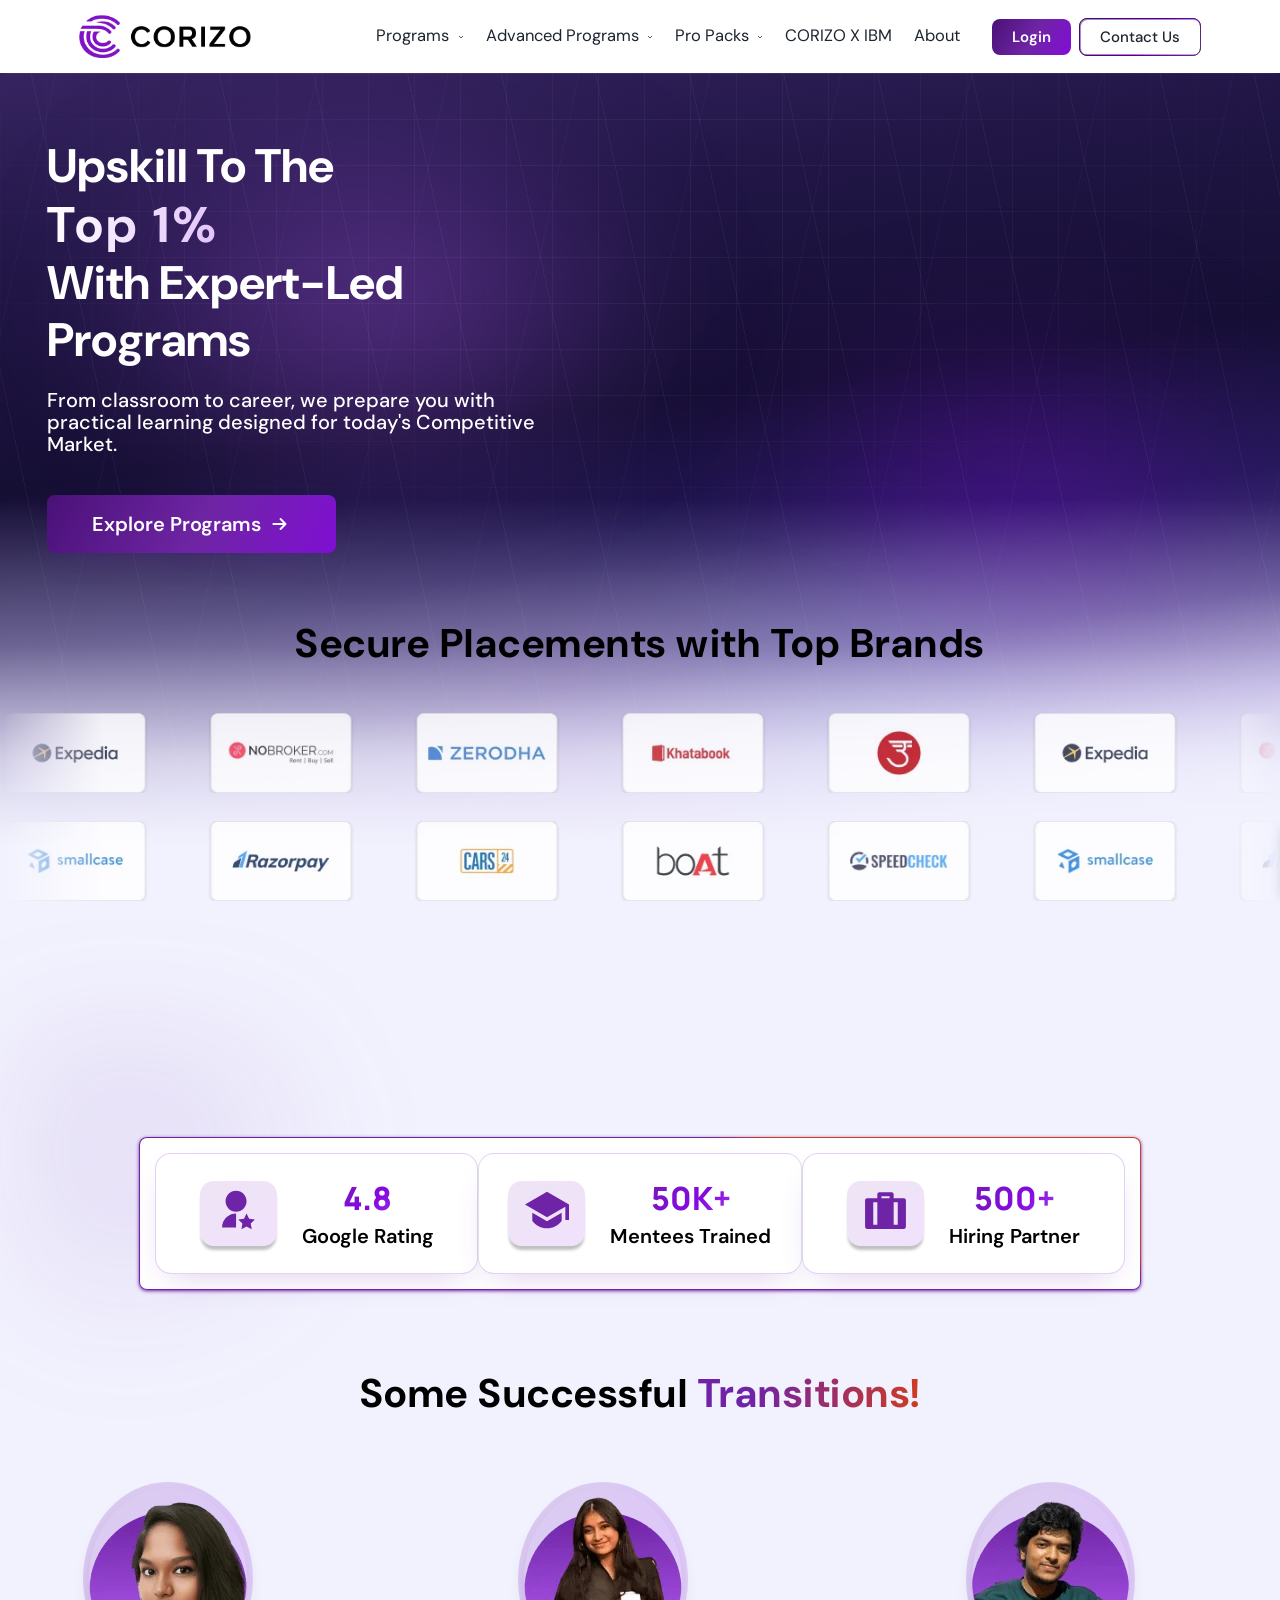
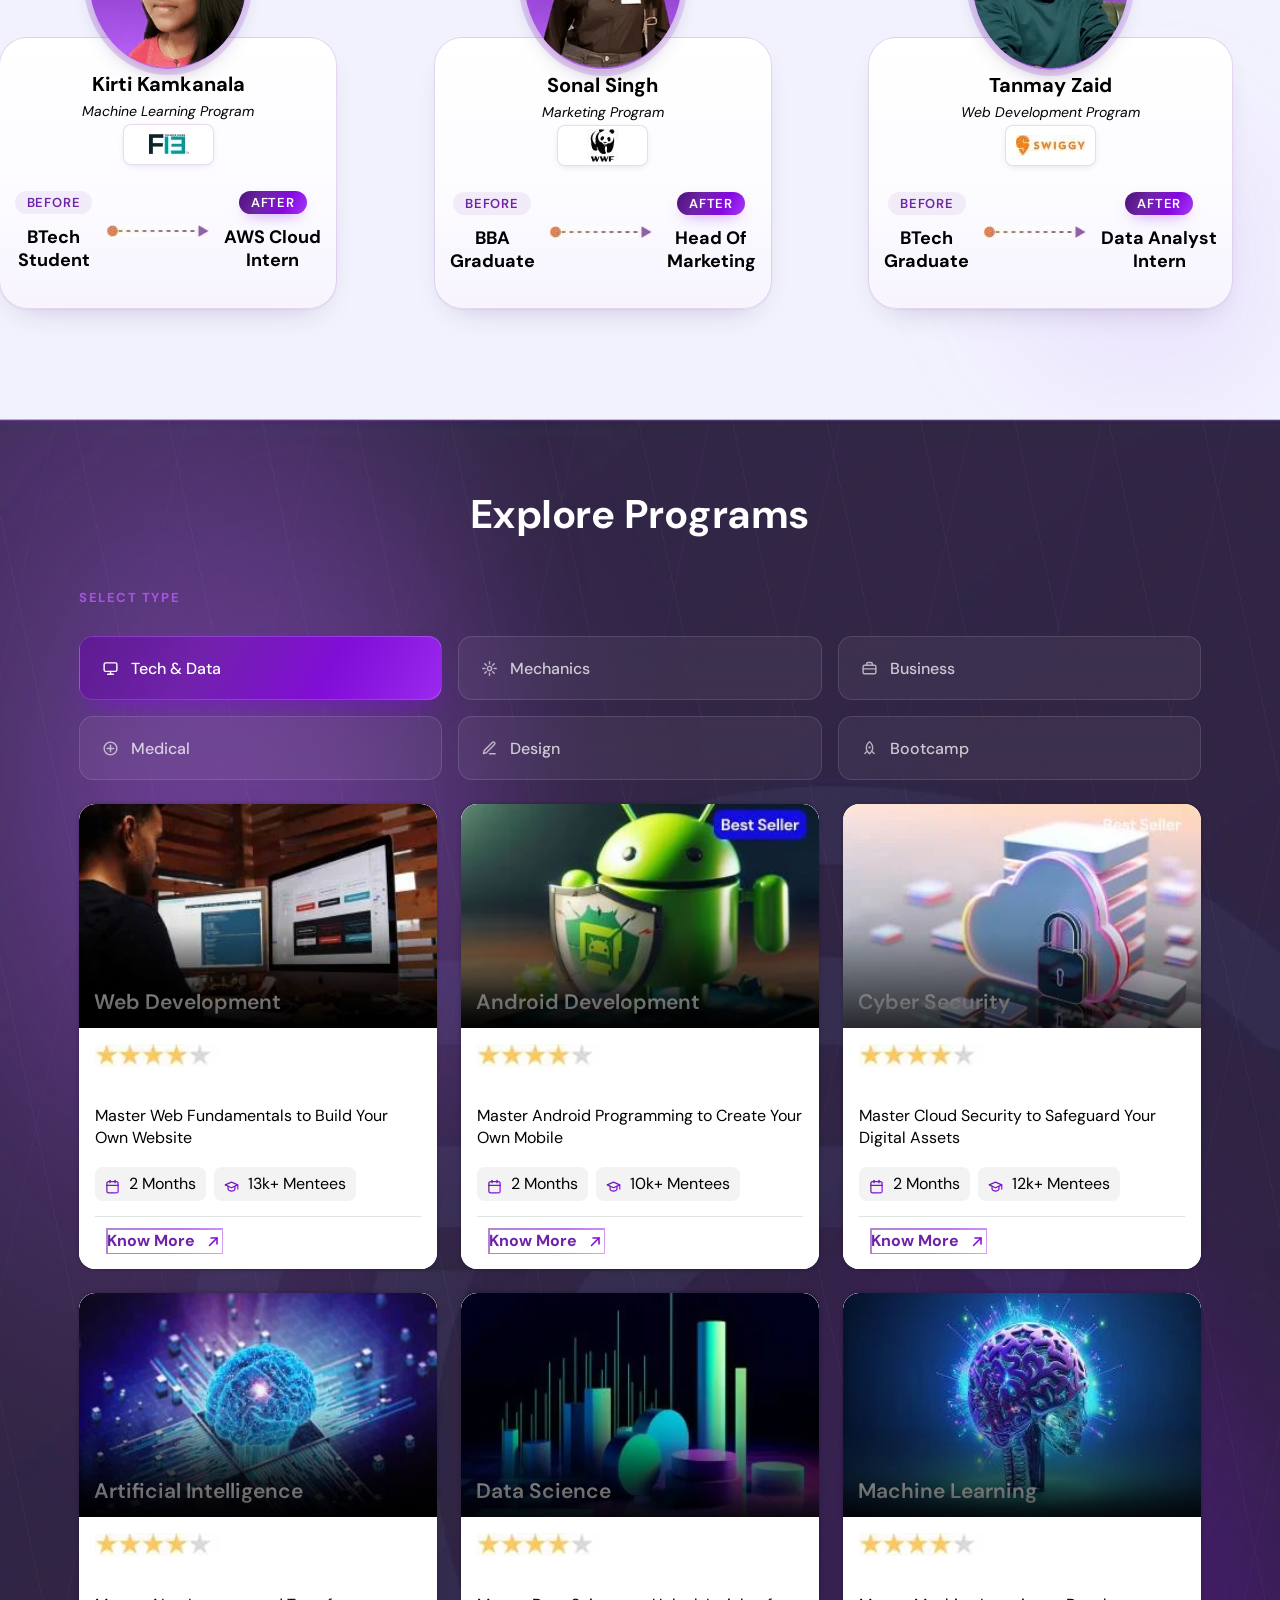
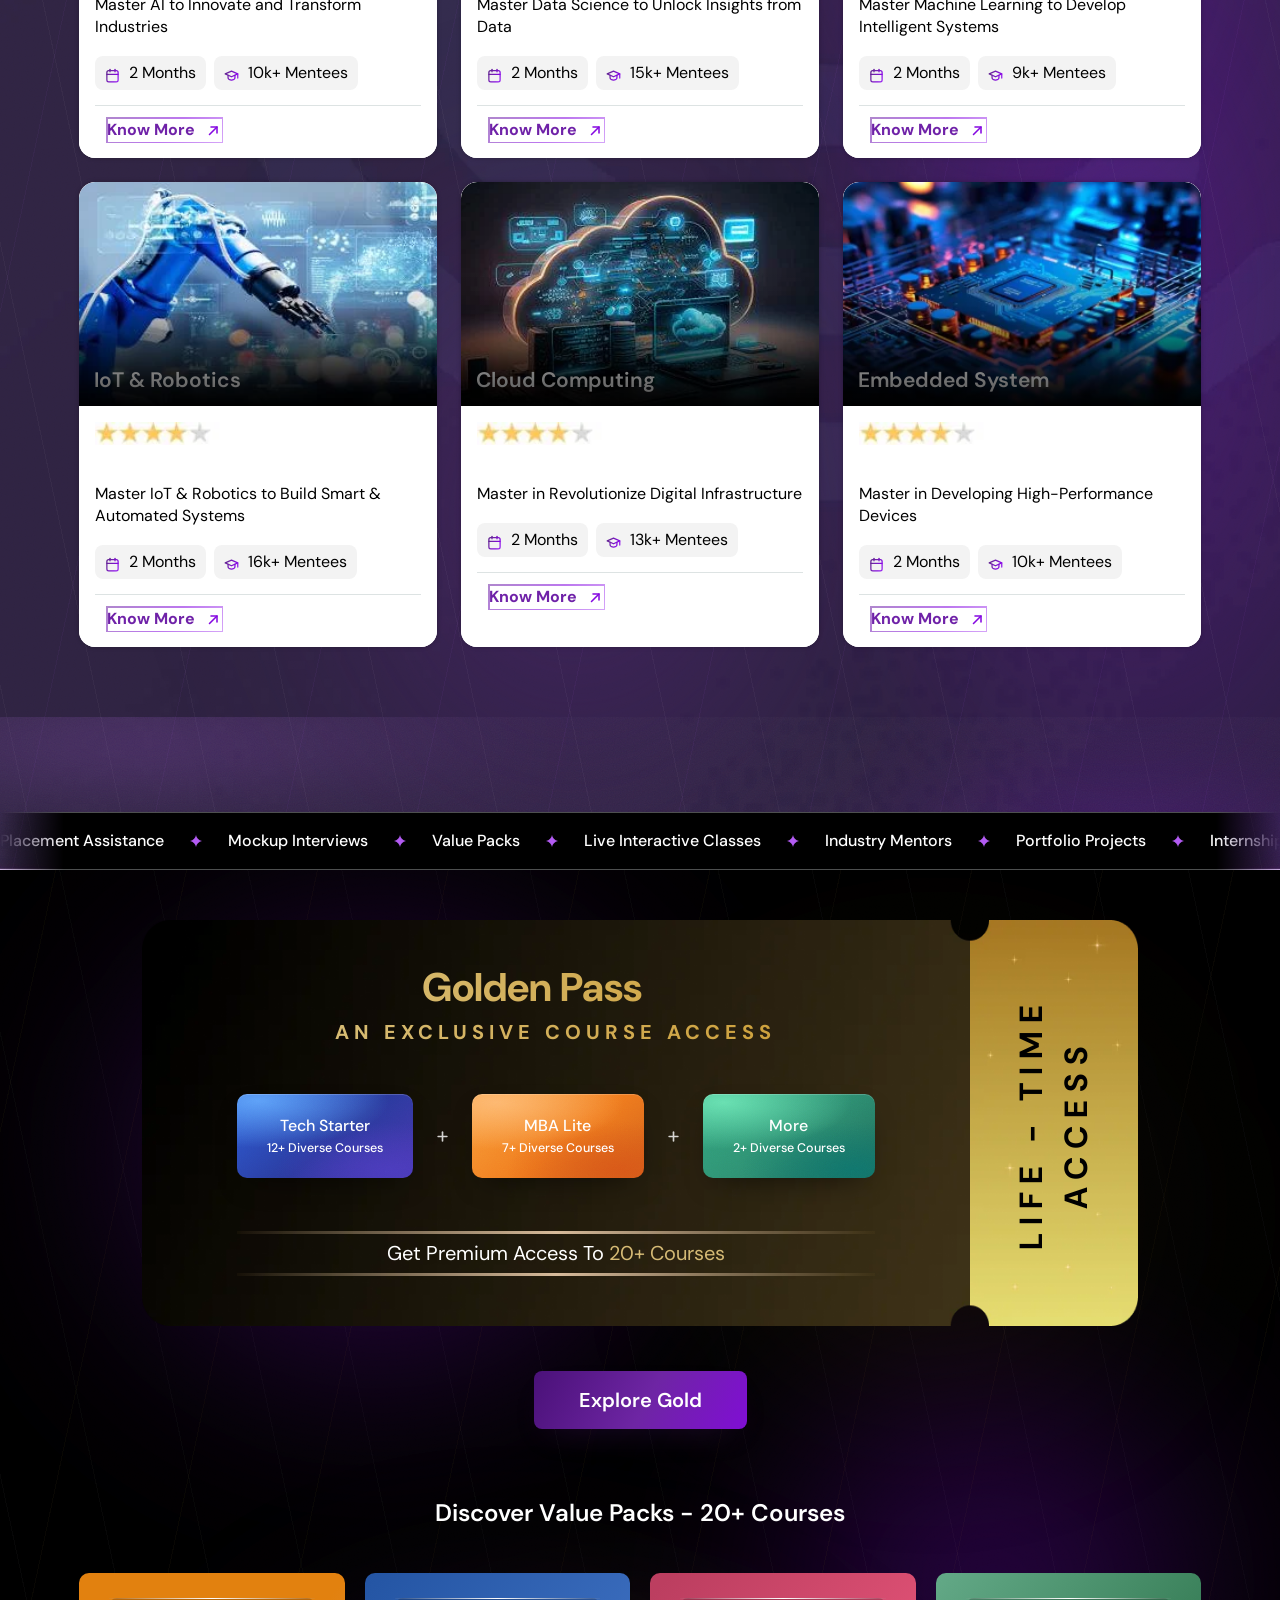
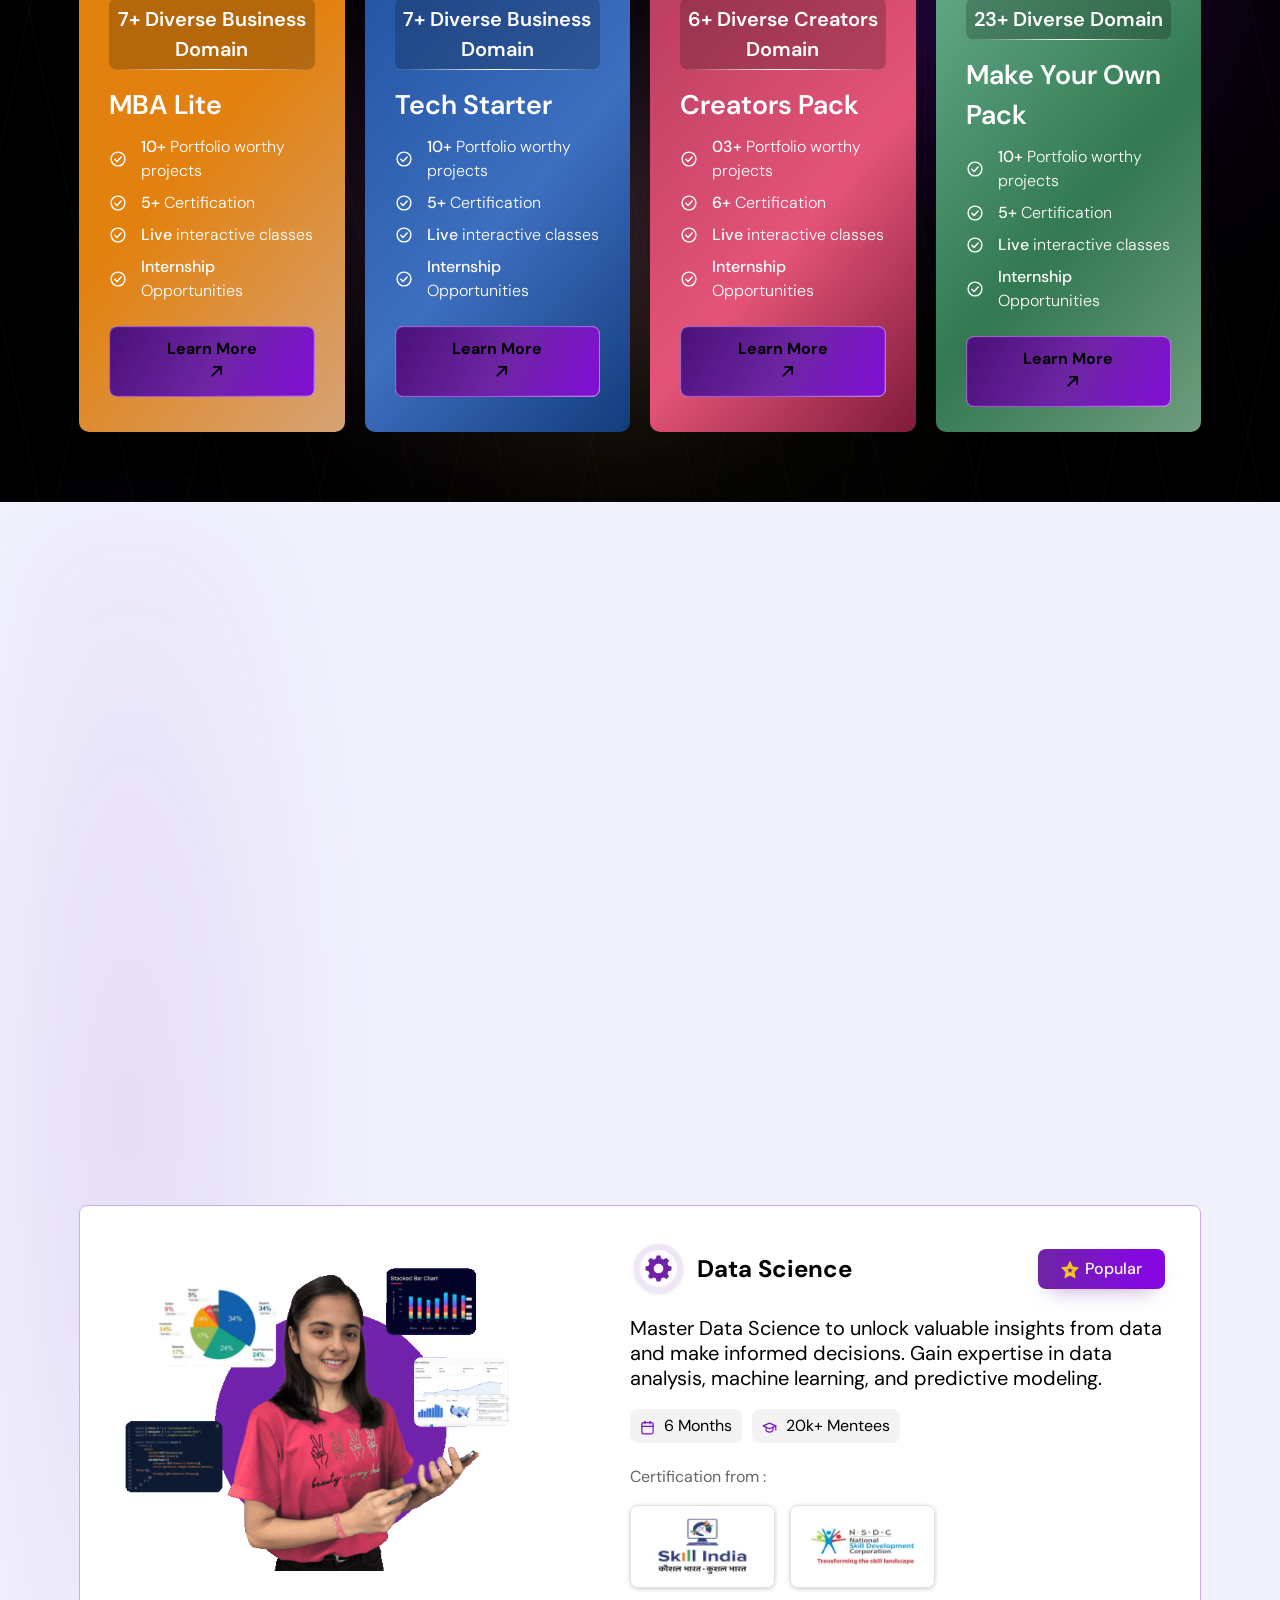
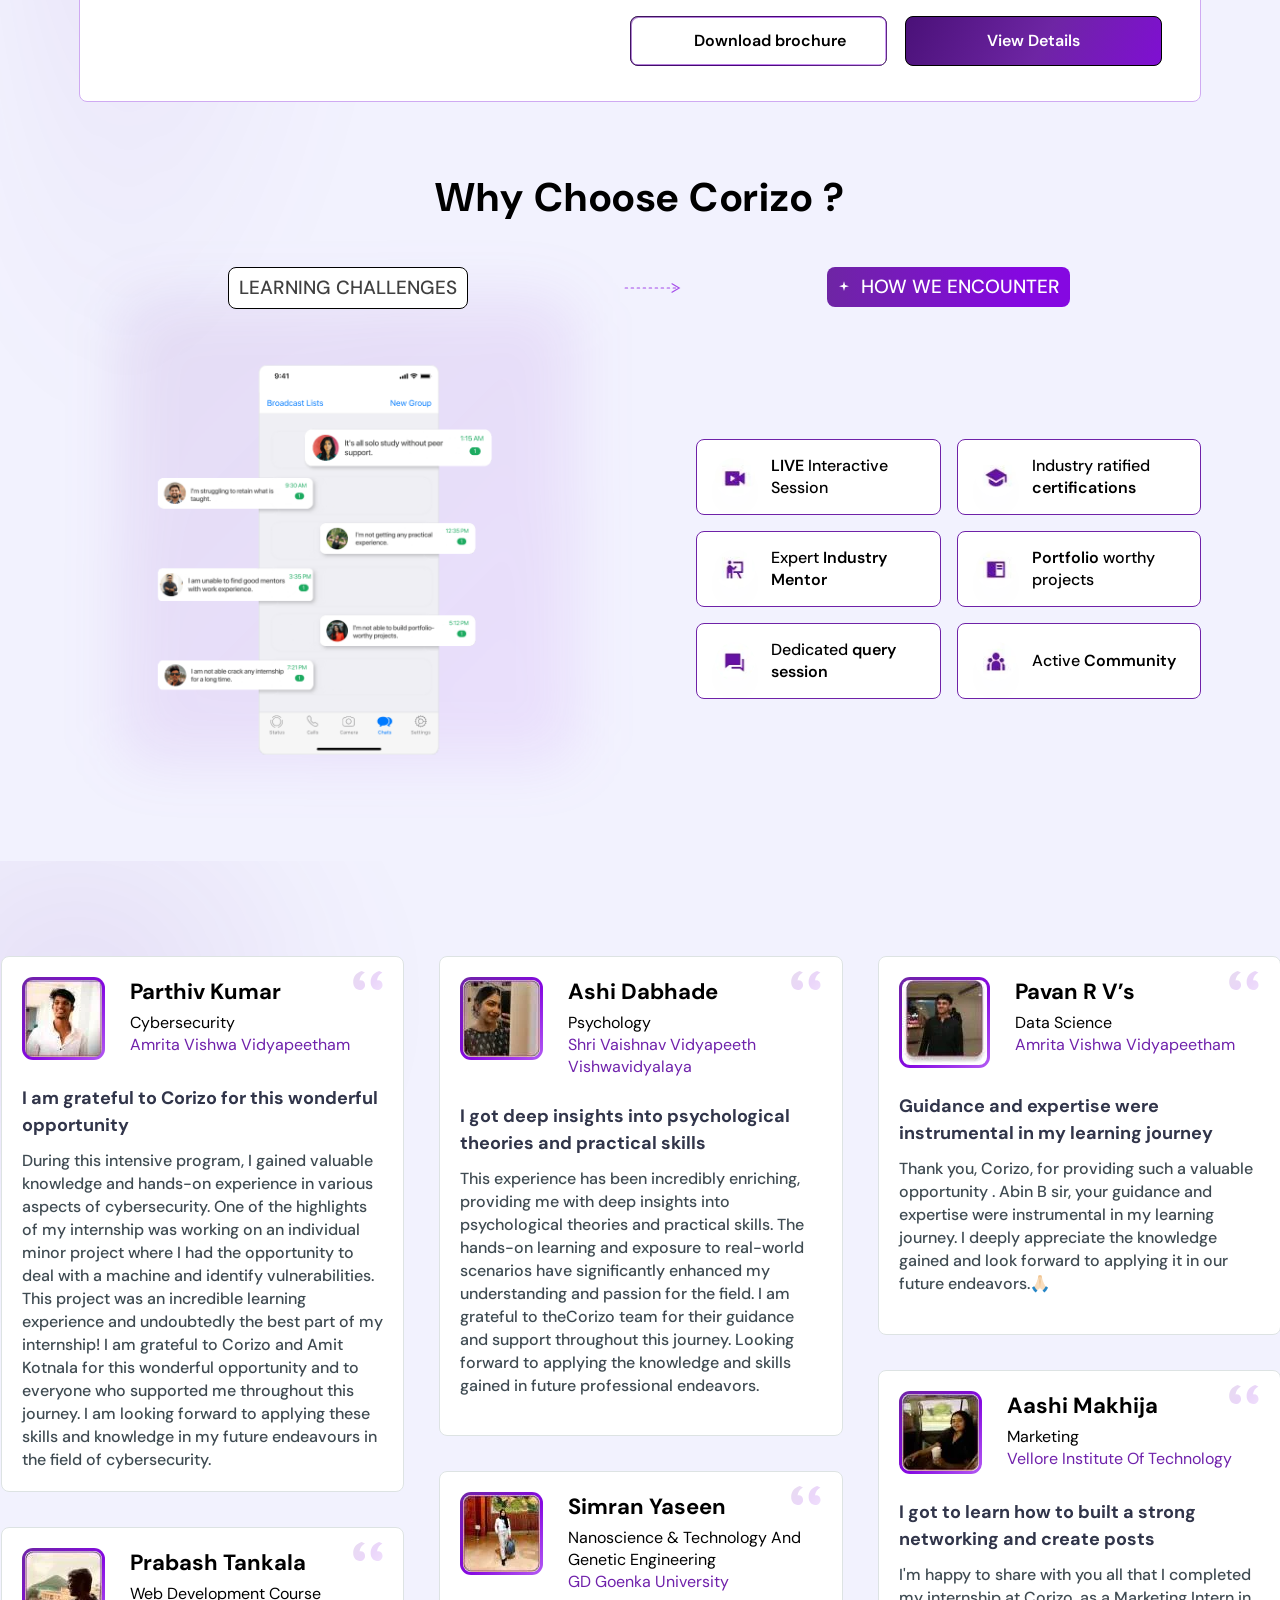
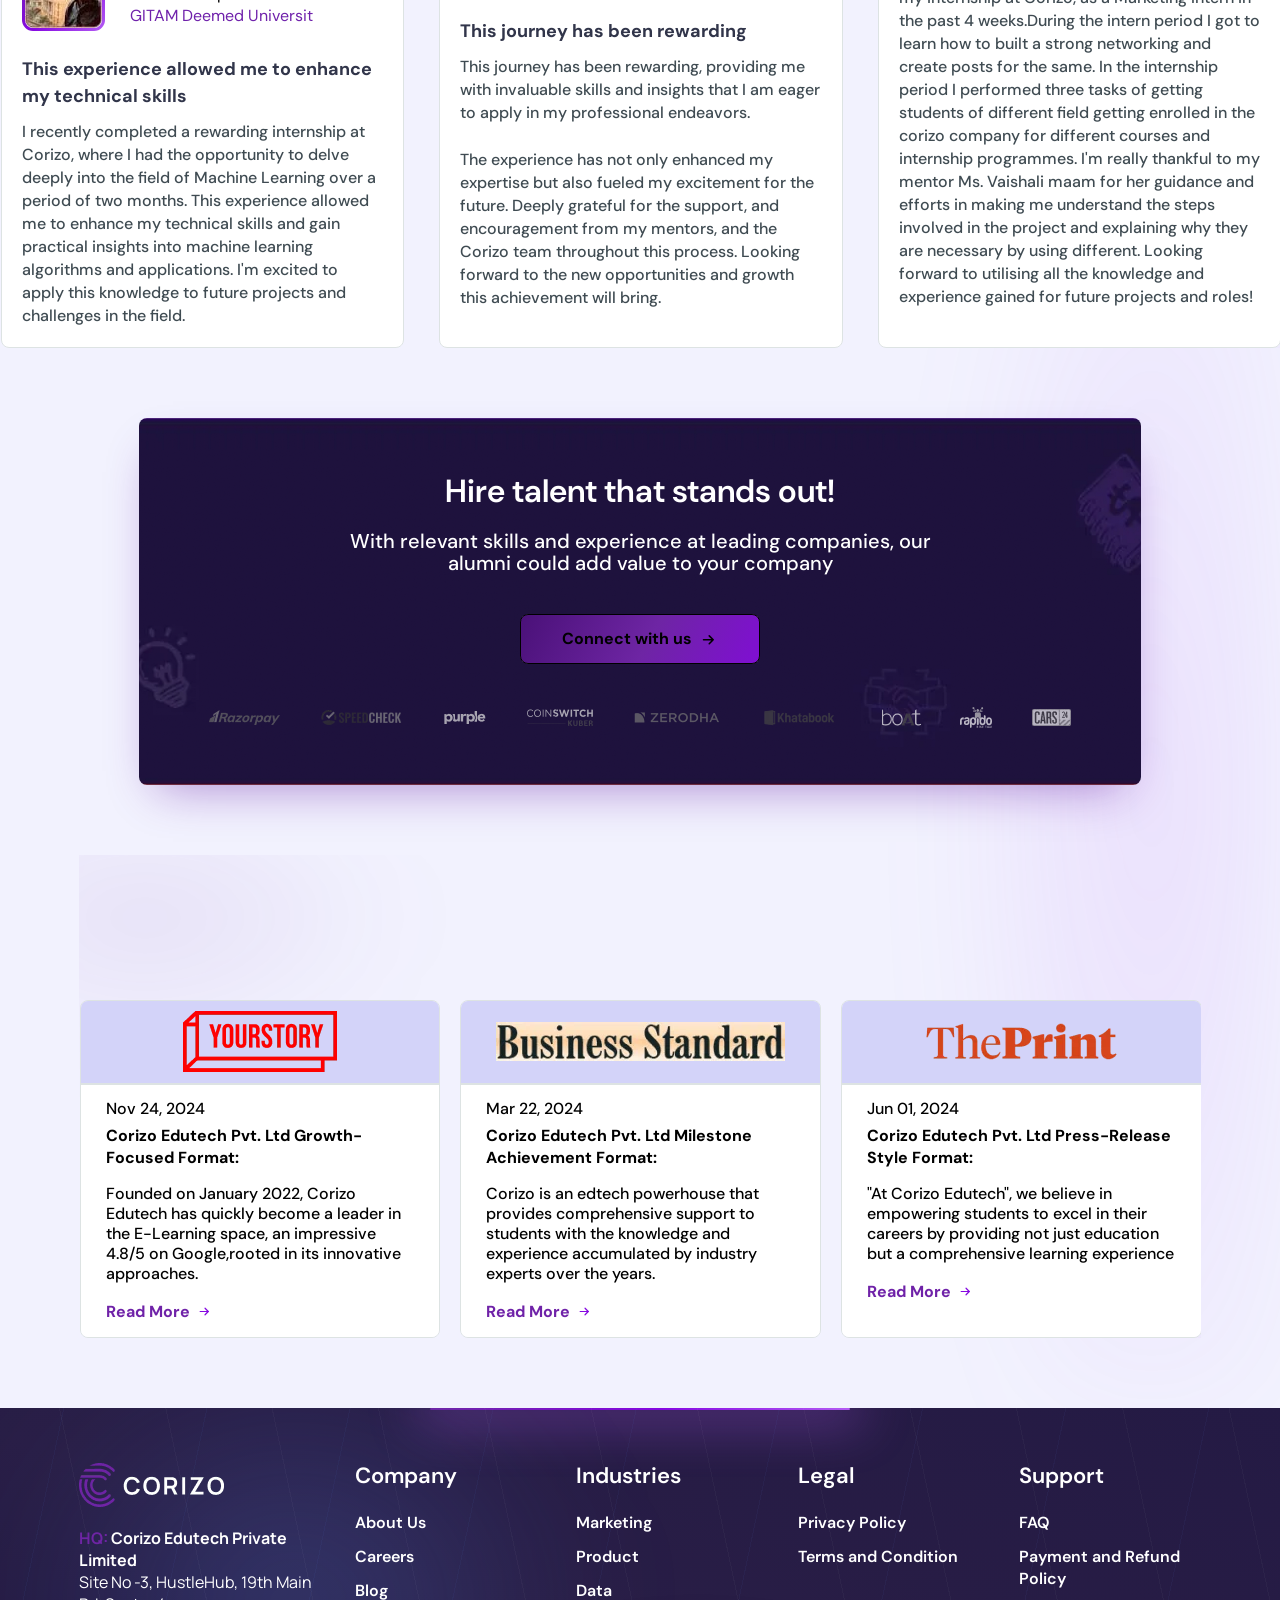
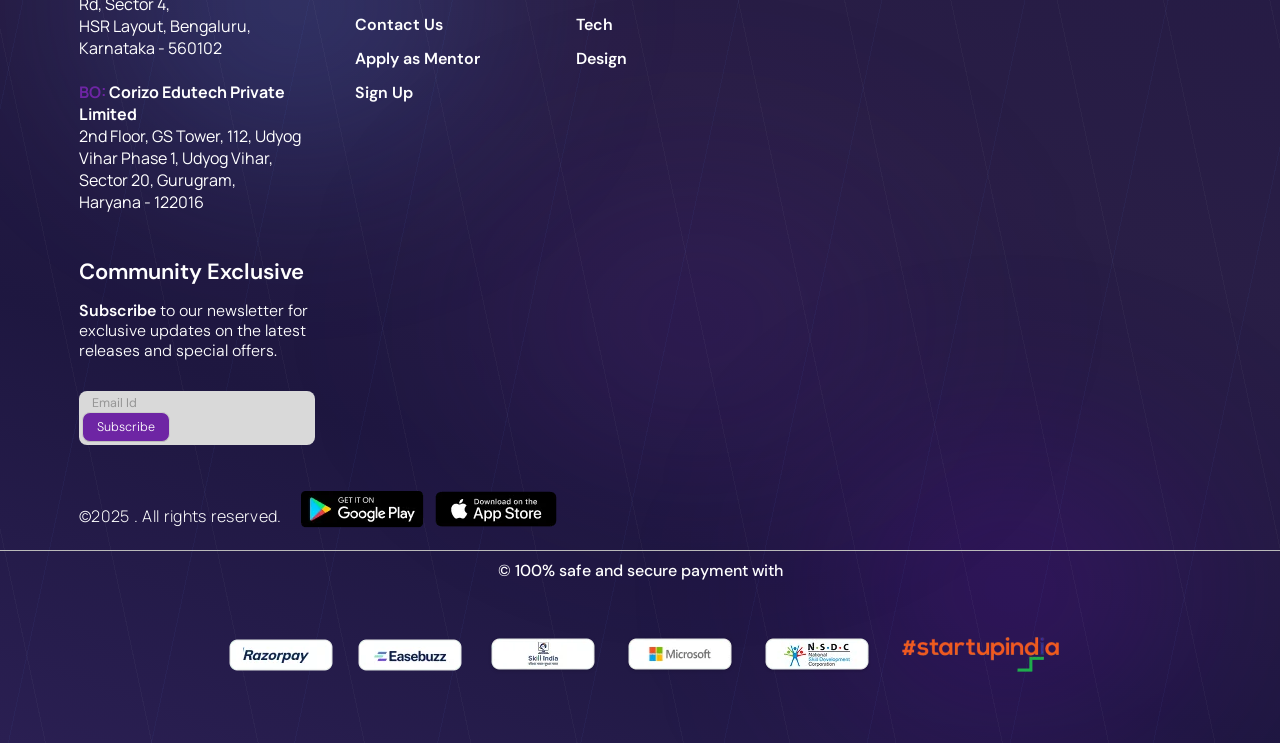
==== commit a6397a9d: "feat: replace Gold Pass gold decorations with animated aurora background (black/purple/gold)" ====
--- a/index.html
+++ b/index.html
@@ -1149,7 +1149,7 @@
     </style>
     <link rel='stylesheet' id='techglobiz-style-css' href='assets/wp-content/themes/techglobiz/style.css?ver=1.0.0'
         media='all' />
-    <link rel="stylesheet" id="cz-premium-css" href="assets/premium/premium.css?v=19">
+    <link rel="stylesheet" id="cz-premium-css" href="assets/premium/premium.css?v=21">
     <script id="jquery-core-js" src="assets/wp-includes/js/jquery/jquery.min.js?ver=3.7.1"></script>
     <script id="jquery-migrate-js" src="assets/wp-includes/js/jquery/jquery-migrate.min.js?ver=3.4.1"></script>
     <script id="jquery-telephone-js"
@@ -2977,6 +2977,14 @@
 
 
     <div class="bg-discover">
+        <!-- Gold Pass animated aurora background layers (black / purple / gold) -->
+        <div class="cz-gp-layer cz-gp-blob-1" aria-hidden="true"></div>
+        <div class="cz-gp-layer cz-gp-blob-2" aria-hidden="true"></div>
+        <div class="cz-gp-layer cz-gp-blob-3" aria-hidden="true"></div>
+        <div class="cz-gp-layer cz-gp-blob-4" aria-hidden="true"></div>
+        <div class="cz-gp-layer cz-gp-blob-5" aria-hidden="true"></div>
+        <div class="cz-gp-waves" aria-hidden="true"></div>
+        <div class="cz-gp-grain" aria-hidden="true"></div>
         <div class="container">
             <div class="pass-sect">
                 <div class="golden-pass">
--- a/assets/premium/premium.css
+++ b/assets/premium/premium.css
@@ -28,6 +28,15 @@
        depth than a two-stop ramp, without pushing saturation higher. */
     --grad-brand-deep: linear-gradient(118deg, #4A1178 0%, var(--cz-purple2) 32%, var(--cz-violet) 68%, #A63BF5 100%);
     --grad-brand-deep-hover: linear-gradient(118deg, #5A1690 0%, #7B2BBE 32%, #9412F0 68%, #B865F8 100%);
+
+    /* Gold accents — scoped to the Golden Pass only. Deliberately kept out of
+       the global button/icon system so gold reads as a badge of that one
+       premium tier rather than a second brand colour. */
+    --cz-gold-deep:  #8A6320;
+    --cz-gold:       #C79A3A;
+    --cz-gold-light: #E8C877;
+    --cz-gold-pale:  #FBF0CE;
+    --grad-gold: linear-gradient(100deg, var(--cz-gold-deep) 0%, var(--cz-gold) 28%, var(--cz-gold-light) 55%, var(--cz-gold-pale) 72%, var(--cz-gold) 100%);
     --grad-text: linear-gradient(90deg, #fff 0%, var(--cz-lilac) 55%, var(--cz-violet2) 100%);
     --grad-soft: linear-gradient(135deg, rgba(110, 37, 164, .10), rgba(179, 91, 243, .12));
     --shadow-violet: 0 20px 45px -18px rgba(88, 10, 157, .45);
@@ -67,6 +76,8 @@
     --icon-plus: url("data:image/svg+xml,%3Csvg xmlns='http://www.w3.org/2000/svg' viewBox='0 0 24 24' fill='none' stroke='black' stroke-width='2.6' stroke-linecap='round'%3E%3Cline x1='12' y1='5' x2='12' y2='19'/%3E%3Cline x1='5' y1='12' x2='19' y2='12'/%3E%3C/svg%3E");
     /* Gold coin — Golden Pass heading (replaces the missing animated GIF) */
     --icon-coin: url("data:image/svg+xml,%3Csvg xmlns='http://www.w3.org/2000/svg' viewBox='0 0 48 48'%3E%3Cdefs%3E%3ClinearGradient id='g' x1='0' y1='0' x2='1' y2='1'%3E%3Cstop offset='0' stop-color='%23FCEBA4'/%3E%3Cstop offset='.45' stop-color='%23E3B84A'/%3E%3Cstop offset='1' stop-color='%23B8862B'/%3E%3C/linearGradient%3E%3ClinearGradient id='h' x1='0' y1='0' x2='0' y2='1'%3E%3Cstop offset='0' stop-color='%23FFF7D6'/%3E%3Cstop offset='1' stop-color='%23D8A93C'/%3E%3C/linearGradient%3E%3C/defs%3E%3Cellipse cx='24' cy='24' rx='15' ry='19' fill='url(%23g)'/%3E%3Cellipse cx='24' cy='24' rx='10.5' ry='14.5' fill='none' stroke='url(%23h)' stroke-width='1.6' opacity='.85'/%3E%3Cellipse cx='19.5' cy='19' rx='3.2' ry='5' fill='%23FFF9E3' opacity='.55'/%3E%3C/svg%3E");
+    /* Overlapping fish-scale pattern — Golden Pass backdrop */
+    --texture-scale: url("data:image/svg+xml,%3Csvg xmlns='http://www.w3.org/2000/svg' width='56' height='28' viewBox='0 0 56 28'%3E%3Cg fill='none' stroke='%23E8C877' stroke-width='1.15'%3E%3Cpath d='M0 28a14 14 0 0 1 28 0a14 14 0 0 1 28 0'/%3E%3Cpath d='M-28 14a14 14 0 0 1 28 0a14 14 0 0 1 28 0a14 14 0 0 1 28 0'/%3E%3Cpath d='M0 0a14 14 0 0 1 28 0a14 14 0 0 1 28 0'/%3E%3C/g%3E%3C/svg%3E");
     /* Sparkle field — Golden Pass gold stub */
     --texture-sparkle: url("data:image/svg+xml,%3Csvg xmlns='http://www.w3.org/2000/svg' viewBox='0 0 210 210'%3E%3Cg fill='%23FFFDF0'%3E%3Cpath d='M30 22 31.5 27.5 37 29 31.5 30.5 30 36 28.5 30.5 23 29 28.5 27.5Z' opacity='.9'/%3E%3Cpath d='M160 48 161.2 52.4 165.6 53.6 161.2 54.8 160 59.2 158.8 54.8 154.4 53.6 158.8 52.4Z' opacity='.75'/%3E%3Cpath d='M74 96 75 99.6 78.6 100.6 75 101.6 74 105.2 73 101.6 69.4 100.6 73 99.6Z' opacity='.8'/%3E%3Cpath d='M182 128 183.4 133 188.4 134.4 183.4 135.8 182 140.8 180.6 135.8 175.6 134.4 180.6 133Z' opacity='.65'/%3E%3Cpath d='M46 158 47.2 162.2 51.4 163.4 47.2 164.6 46 168.8 44.8 164.6 40.6 163.4 44.8 162.2Z' opacity='.85'/%3E%3Cpath d='M120 182 121 185.6 124.6 186.6 121 187.6 120 191.2 119 187.6 115.4 186.6 119 185.6Z' opacity='.7'/%3E%3Ccircle cx='96' cy='40' r='1.6' opacity='.7'/%3E%3Ccircle cx='140' cy='96' r='1.4' opacity='.6'/%3E%3Ccircle cx='58' cy='120' r='1.5' opacity='.65'/%3E%3Ccircle cx='168' cy='176' r='1.3' opacity='.55'/%3E%3C/g%3E%3C/svg%3E");
     /* Four-point diamond — Pro Packs ticker separator */
@@ -1225,13 +1236,30 @@
     width: 100%;
 }
 
+/* Fixed 3-up grid. auto-fill previously yielded 4 narrow columns on wide
+   screens, which combined with square imagery made very tall cards. Three
+   wider columns plus landscape media keeps each card inside its allotted
+   space without the body copy squeezing. */
 .select-tabs .tab-pane ul {
     display: grid;
-    grid-template-columns: repeat(auto-fill, minmax(280px, 1fr));
+    grid-template-columns: repeat(3, 1fr);
     gap: 24px;
     margin: 0;
     padding: 0;
     align-items: stretch;
+}
+
+@media (max-width: 991px) {
+    .select-tabs .tab-pane ul {
+        grid-template-columns: repeat(2, 1fr);
+        gap: 20px;
+    }
+}
+
+@media (max-width: 575px) {
+    .select-tabs .tab-pane ul {
+        grid-template-columns: 1fr;
+    }
 }
 
 .select-tabs .tab-pane ul li {
@@ -1262,7 +1290,7 @@
     display: block;
     width: 100%;
     height: auto;
-    aspect-ratio: 1 / 1;
+    aspect-ratio: 16 / 10;
     object-fit: cover;
     border-radius: 16px 16px 0 0;
     transition: transform .3s ease;
@@ -1343,13 +1371,11 @@
     mask: var(--icon-diamond) center / contain no-repeat;
 }
 
-.bg-discover,
 .hire-talent {
     position: relative;
     isolation: isolate;
 }
 
-.bg-discover::after,
 .hire-talent::after {
     content: '';
     position: absolute;
@@ -1361,12 +1387,136 @@
     mix-blend-mode: overlay;
 }
 
+/* ---- Gold Pass section — animated aurora background -----------------------
+   Deep black base with purple blooms and gold accents. Same co-prime-duration
+   blob language as the hero so the pattern never visibly repeats. Gold is
+   used only as a warm accent radial, not as the dominant colour. */
+
+@keyframes cz-gold-aurora-1 {
+    0%   { transform: translate3d(-5%, -4%, 0) scale(1); }
+    30%  { transform: translate3d(4%, 5%, 0) scale(1.12); }
+    65%  { transform: translate3d(7%, -3%, 0) scale(1.06); }
+    100% { transform: translate3d(-5%, -4%, 0) scale(1); }
+}
+@keyframes cz-gold-aurora-2 {
+    0%   { transform: translate3d(5%, 4%, 0) scale(1.07); }
+    38%  { transform: translate3d(-6%, -3%, 0) scale(1); }
+    72%  { transform: translate3d(-2%, 6%, 0) scale(1.14); }
+    100% { transform: translate3d(5%, 4%, 0) scale(1.07); }
+}
+@keyframes cz-gold-aurora-3 {
+    0%   { transform: translate3d(-3%, 6%, 0) scale(1.09); }
+    44%  { transform: translate3d(6%, -5%, 0) scale(1); }
+    78%  { transform: translate3d(-5%, -2%, 0) scale(1.11); }
+    100% { transform: translate3d(-3%, 6%, 0) scale(1.09); }
+}
+@keyframes cz-gold-aurora-4 {
+    0%   { transform: translate3d(3%, -5%, 0) scale(1); }
+    55%  { transform: translate3d(-4%, 4%, 0) scale(1.08); }
+    100% { transform: translate3d(3%, -5%, 0) scale(1); }
+}
+
+.bg-discover {
+    position: relative;
+    isolation: isolate;
+    overflow: hidden;
+    background: #000;
+}
+
+/* Gold/black/purple aurora blob layers */
+.bg-discover > .cz-gp-layer {
+    position: absolute;
+    z-index: 0;
+    pointer-events: none;
+    will-change: transform;
+}
+
+/* Primary purple plume — dominant, keeps the section rooted in the brand */
+.bg-discover > .cz-gp-blob-1 {
+    background: radial-gradient(closest-side, rgba(106, 13, 173, .50), transparent 72%);
+    width: 75%; height: 70%; top: -12%; left: -8%;
+    filter: blur(80px);
+    animation: cz-gold-aurora-1 41s ease-in-out infinite;
+}
+
+/* Secondary purple — mid-section depth */
+.bg-discover > .cz-gp-blob-2 {
+    background: radial-gradient(closest-side, rgba(133, 8, 225, .38), transparent 72%);
+    width: 65%; height: 60%; top: 28%; right: -10%; left: auto;
+    filter: blur(90px);
+    animation: cz-gold-aurora-2 47s ease-in-out infinite;
+}
+
+/* Gold accent — warm pool, lower opacity so it reads as depth not glow */
+.bg-discover > .cz-gp-blob-3 {
+    background: radial-gradient(closest-side, rgba(199, 154, 58, .28), transparent 72%);
+    width: 60%; height: 55%; bottom: -8%; left: 18%; top: auto;
+    filter: blur(100px);
+    animation: cz-gold-aurora-3 59s ease-in-out infinite;
+}
+
+/* Second gold accent — upper right, very restrained */
+.bg-discover > .cz-gp-blob-4 {
+    background: radial-gradient(closest-side, rgba(184, 134, 43, .18), transparent 72%);
+    width: 50%; height: 45%; top: 5%; right: 2%; left: auto;
+    filter: blur(110px);
+    animation: cz-gold-aurora-4 67s ease-in-out infinite reverse;
+}
+
+/* Third purple bottom anchor */
+.bg-discover > .cz-gp-blob-5 {
+    background: radial-gradient(closest-side, rgba(110, 37, 164, .32), transparent 72%);
+    width: 70%; height: 50%; bottom: 0; left: 5%; top: auto;
+    filter: blur(85px);
+    animation: cz-gold-aurora-1 53s ease-in-out infinite reverse;
+}
+
+/* Topographic wave bands — same subtle grid used in the hero */
+.bg-discover > .cz-gp-waves {
+    position: absolute;
+    inset: 0;
+    z-index: 0;
+    pointer-events: none;
+    background-image:
+        repeating-linear-gradient(78deg, transparent 0 38px, rgba(255, 255, 255, .025) 38px 39px, transparent 39px 92px),
+        repeating-linear-gradient(102deg, transparent 0 54px, rgba(199, 154, 58, .04) 54px 55px, transparent 55px 128px);
+    animation: cz-wave-drift 90s linear infinite;
+}
+
+/* Film-grain texture overlay — ties the background to the rest of the dark sections */
+.bg-discover > .cz-gp-grain {
+    position: absolute;
+    inset: 0;
+    z-index: 0;
+    pointer-events: none;
+    background-image: var(--texture-grain);
+    background-size: 160px 160px;
+    opacity: .04;
+    mix-blend-mode: overlay;
+}
+
+/* All direct children except the aurora layers sit above them */
+.bg-discover > *:not(.cz-gp-layer):not(.cz-gp-waves):not(.cz-gp-grain) {
+    position: relative;
+    z-index: 1;
+}
+
+@media (prefers-reduced-motion: reduce) {
+    .bg-discover > .cz-gp-layer,
+    .bg-discover > .cz-gp-waves { animation: none; }
+}
+
 /* ---- Golden Pass -----------------------------------------------------------
    course-bg01/02/03.jpg and the coin animation GIF were never captured by the
    original scrape (the files are absent), which is why the three tier cards
    rendered as bare boxes and the heading had a blank gap beside it. The card
    artwork is rebuilt as layered CSS mesh gradients — crisper than the source
    JPEGs, no extra requests — and the coin is now an inline-masked SVG. */
+
+/* The pass card itself carries no added decoration — no gold frame, texture,
+   pattern or sheen. It keeps the theme's own ticket artwork and type so it
+   reads as clean and minimal; the premium feel comes entirely from the
+   animated section background behind it. */
 
 .col-blue,
 .col-orng,
@@ -1425,45 +1575,17 @@
     font-size: 0;
 }
 
-/* Gold coin beside the "Golden Pass" title (replaces the missing GIF) */
-.golden-pass h3::after {
-    content: '';
-    display: inline-block;
-    background: none;
-    width: 38px;
-    height: 38px;
-    margin: 0 0 0 14px;
-    flex: 0 0 auto;
-    background-image: var(--icon-coin);
-    background-size: contain;
-    background-repeat: no-repeat;
-    background-position: center;
-}
+/* Gold coin decoration removed — the premium feel comes from the section
+   background alone, not from decorative elements on the content. */
 
 .golden-pass h3 {
     gap: 0;
 }
 
-/* Sparkle dusting on the gold "LIFE - TIME ACCESS" stub */
+/* Sparkle overlay removed — content stays clean and undecorated.
+   The access-sect keeps its structural role only. */
 .access-sect {
     position: relative;
-    overflow: hidden;
-}
-
-.access-sect::before {
-    content: '';
-    position: absolute;
-    inset: 0;
-    pointer-events: none;
-    background-image: var(--texture-sparkle);
-    background-size: 210px 210px;
-    opacity: .55;
-    animation: cz-sparkle-drift 26s ease-in-out infinite;
-}
-
-@keyframes cz-sparkle-drift {
-    0%, 100% { opacity: .4; transform: translate3d(0, 0, 0); }
-    50%      { opacity: .7; transform: translate3d(0, -6px, 0); }
 }
 
 .access-sect p {
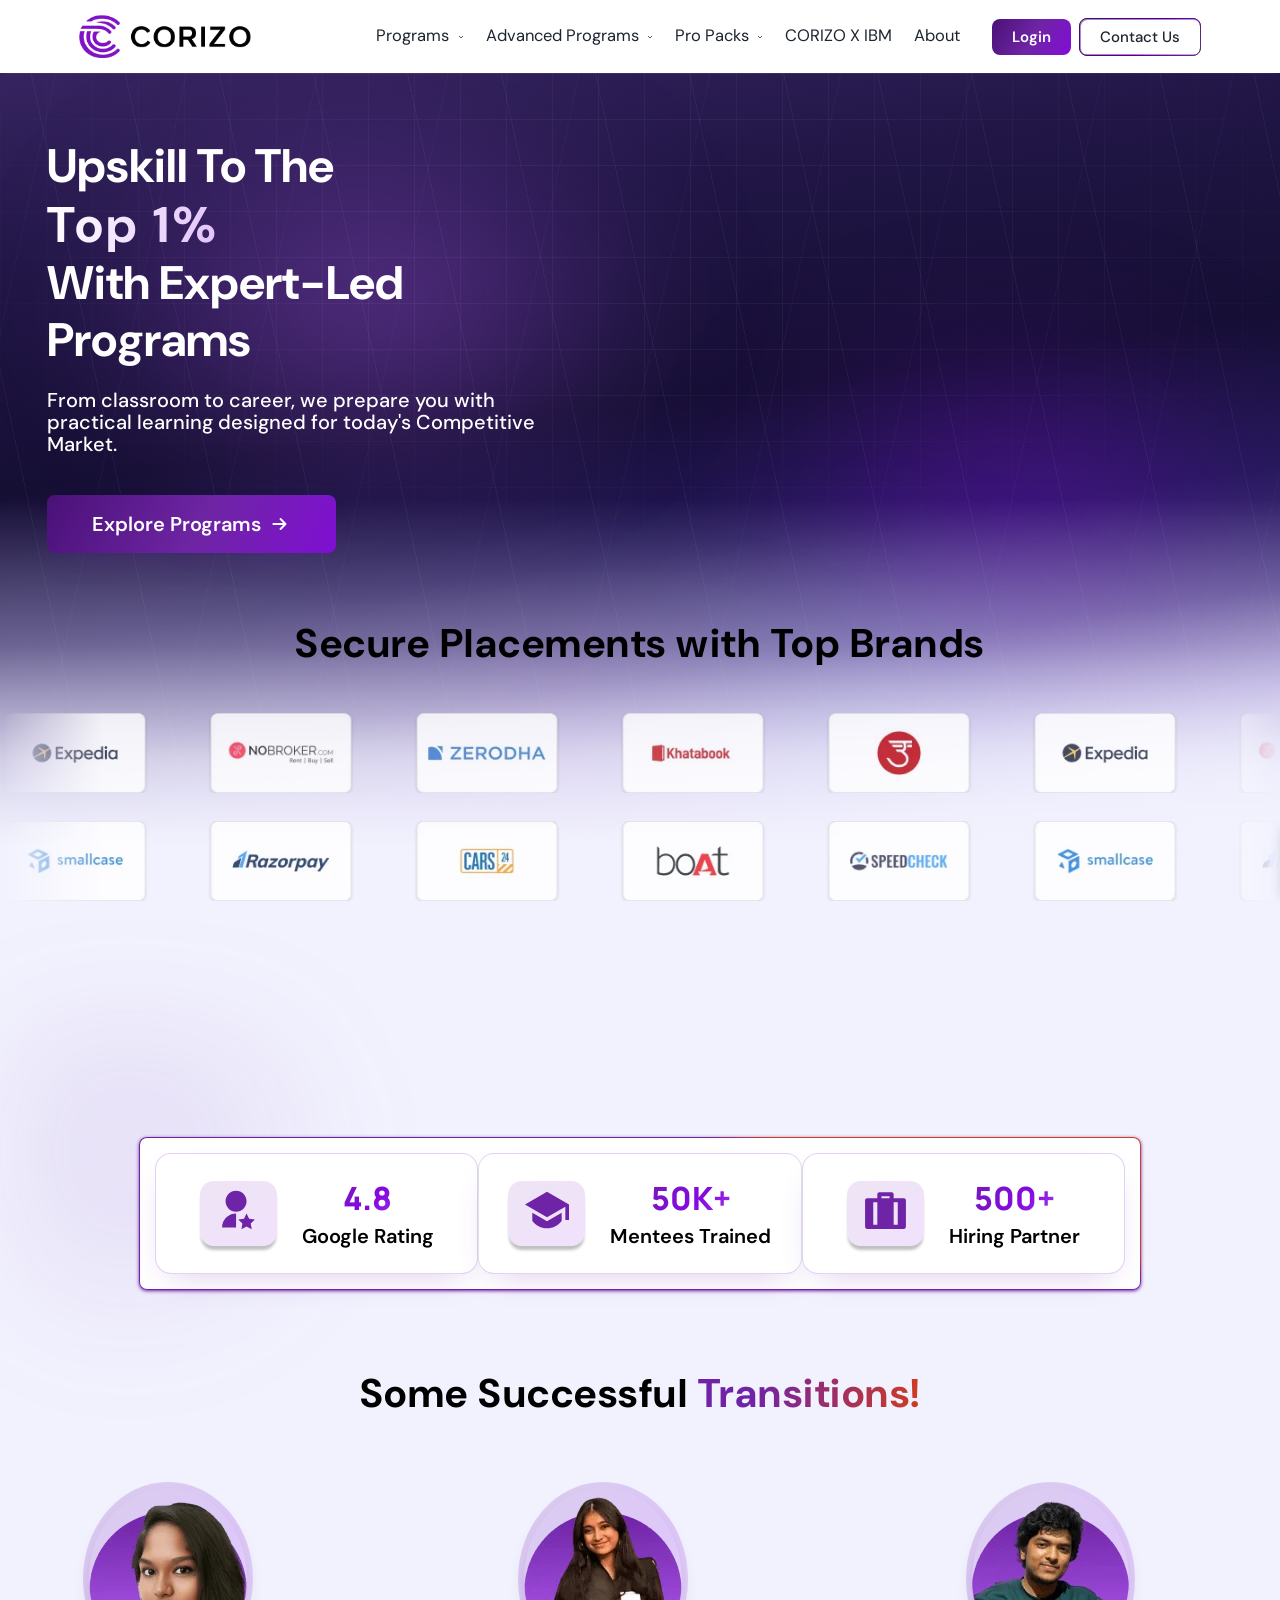
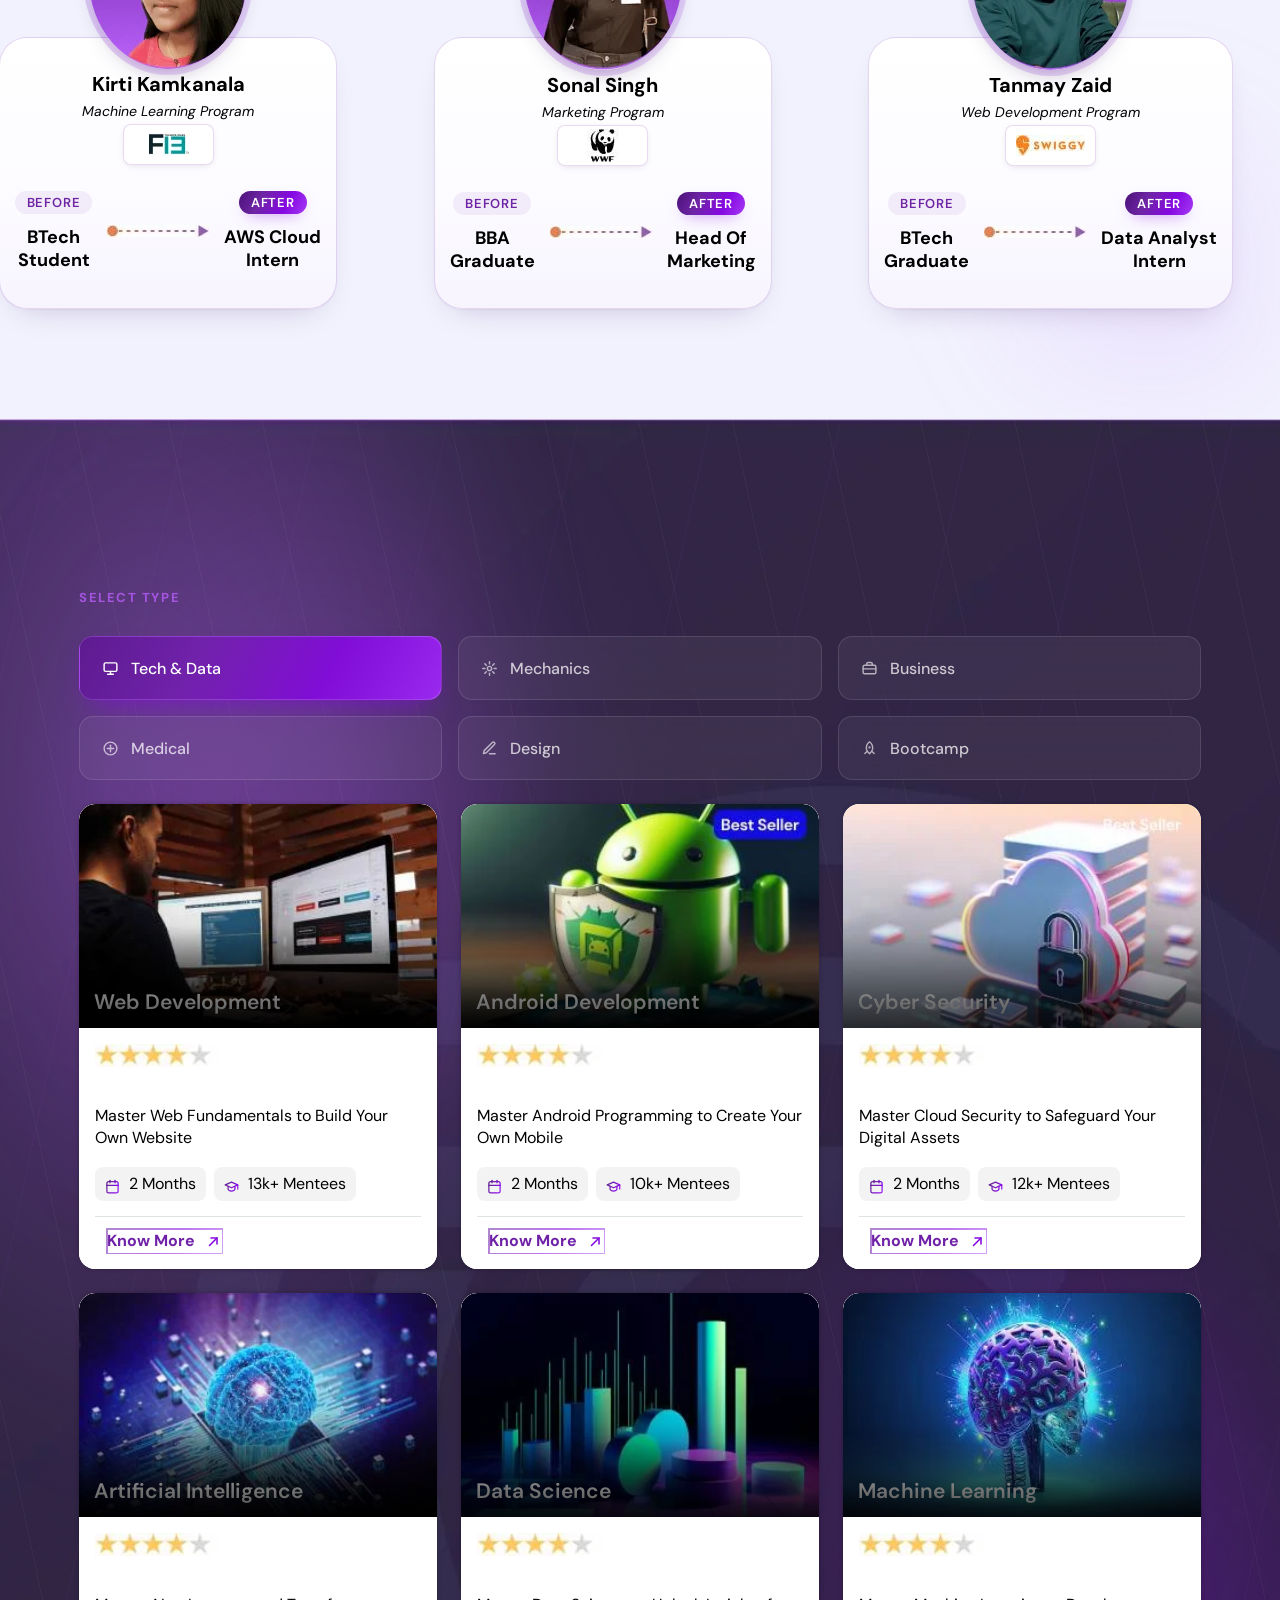
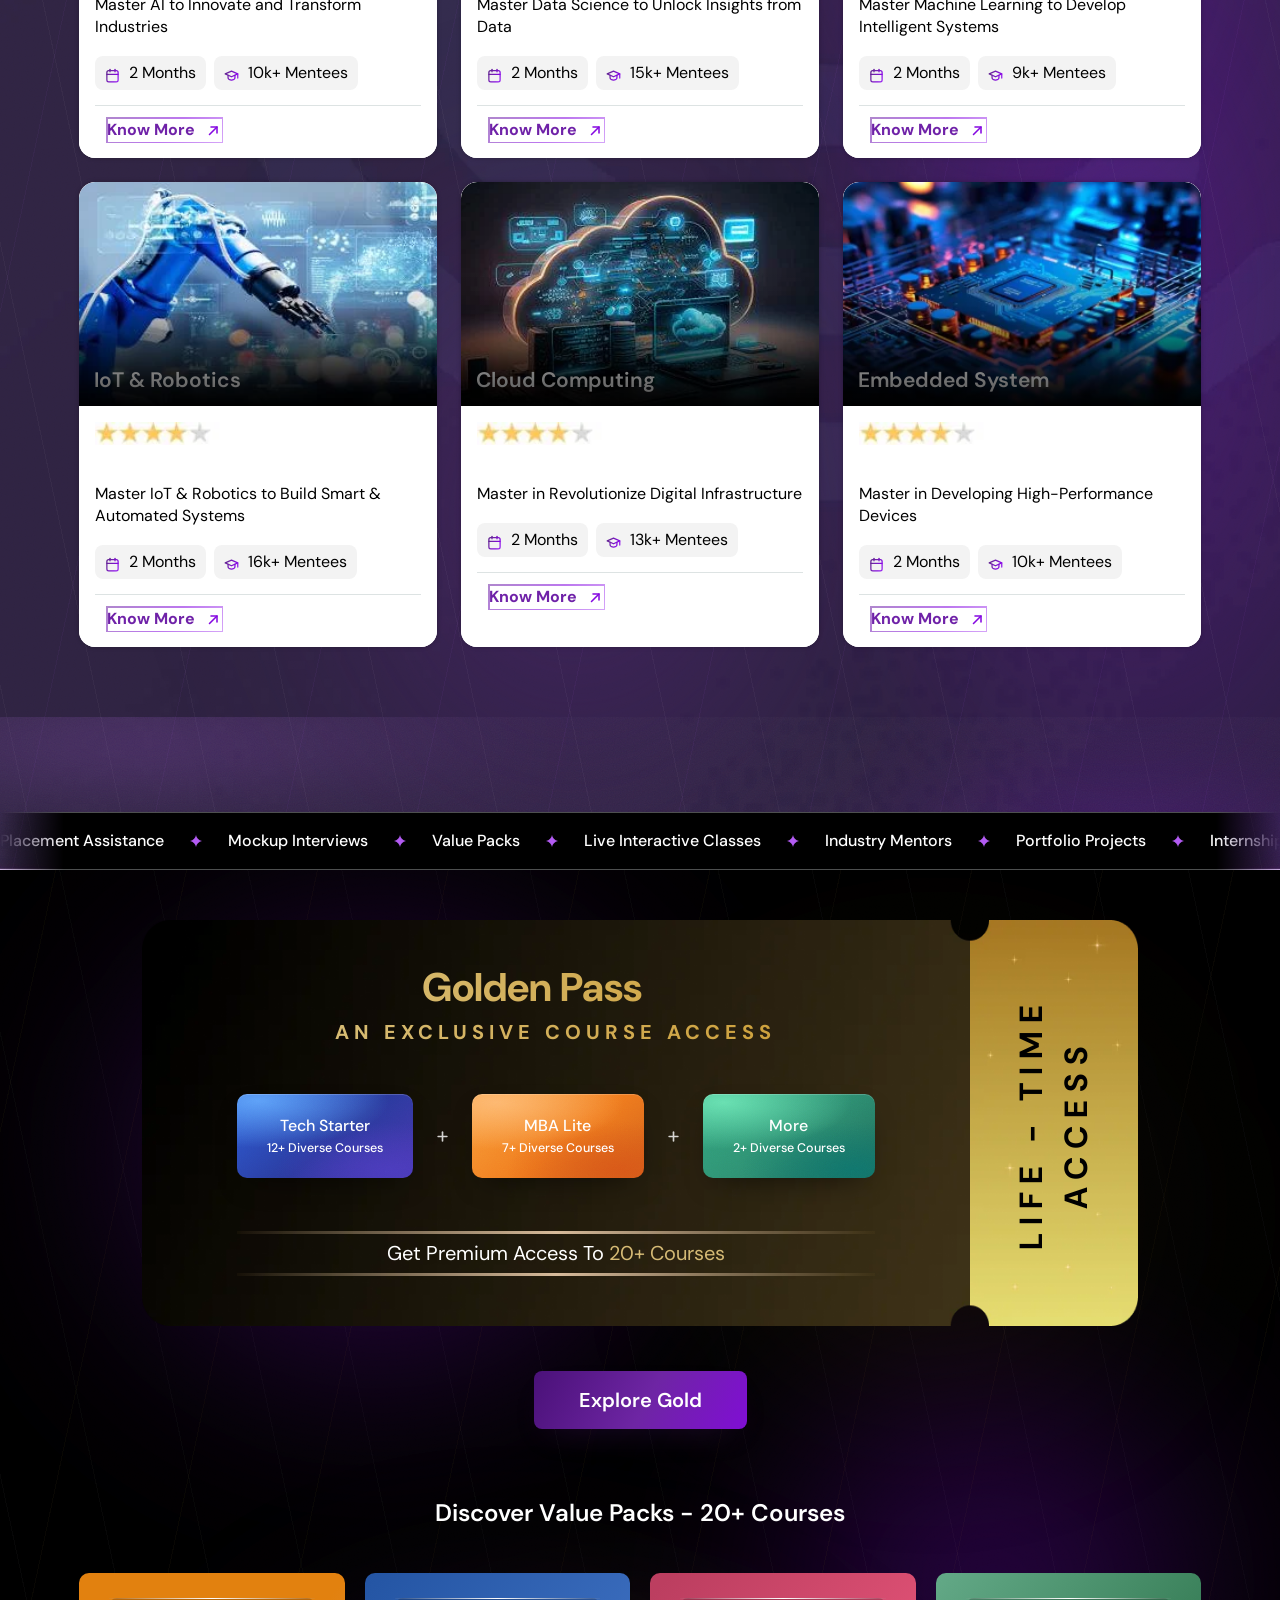
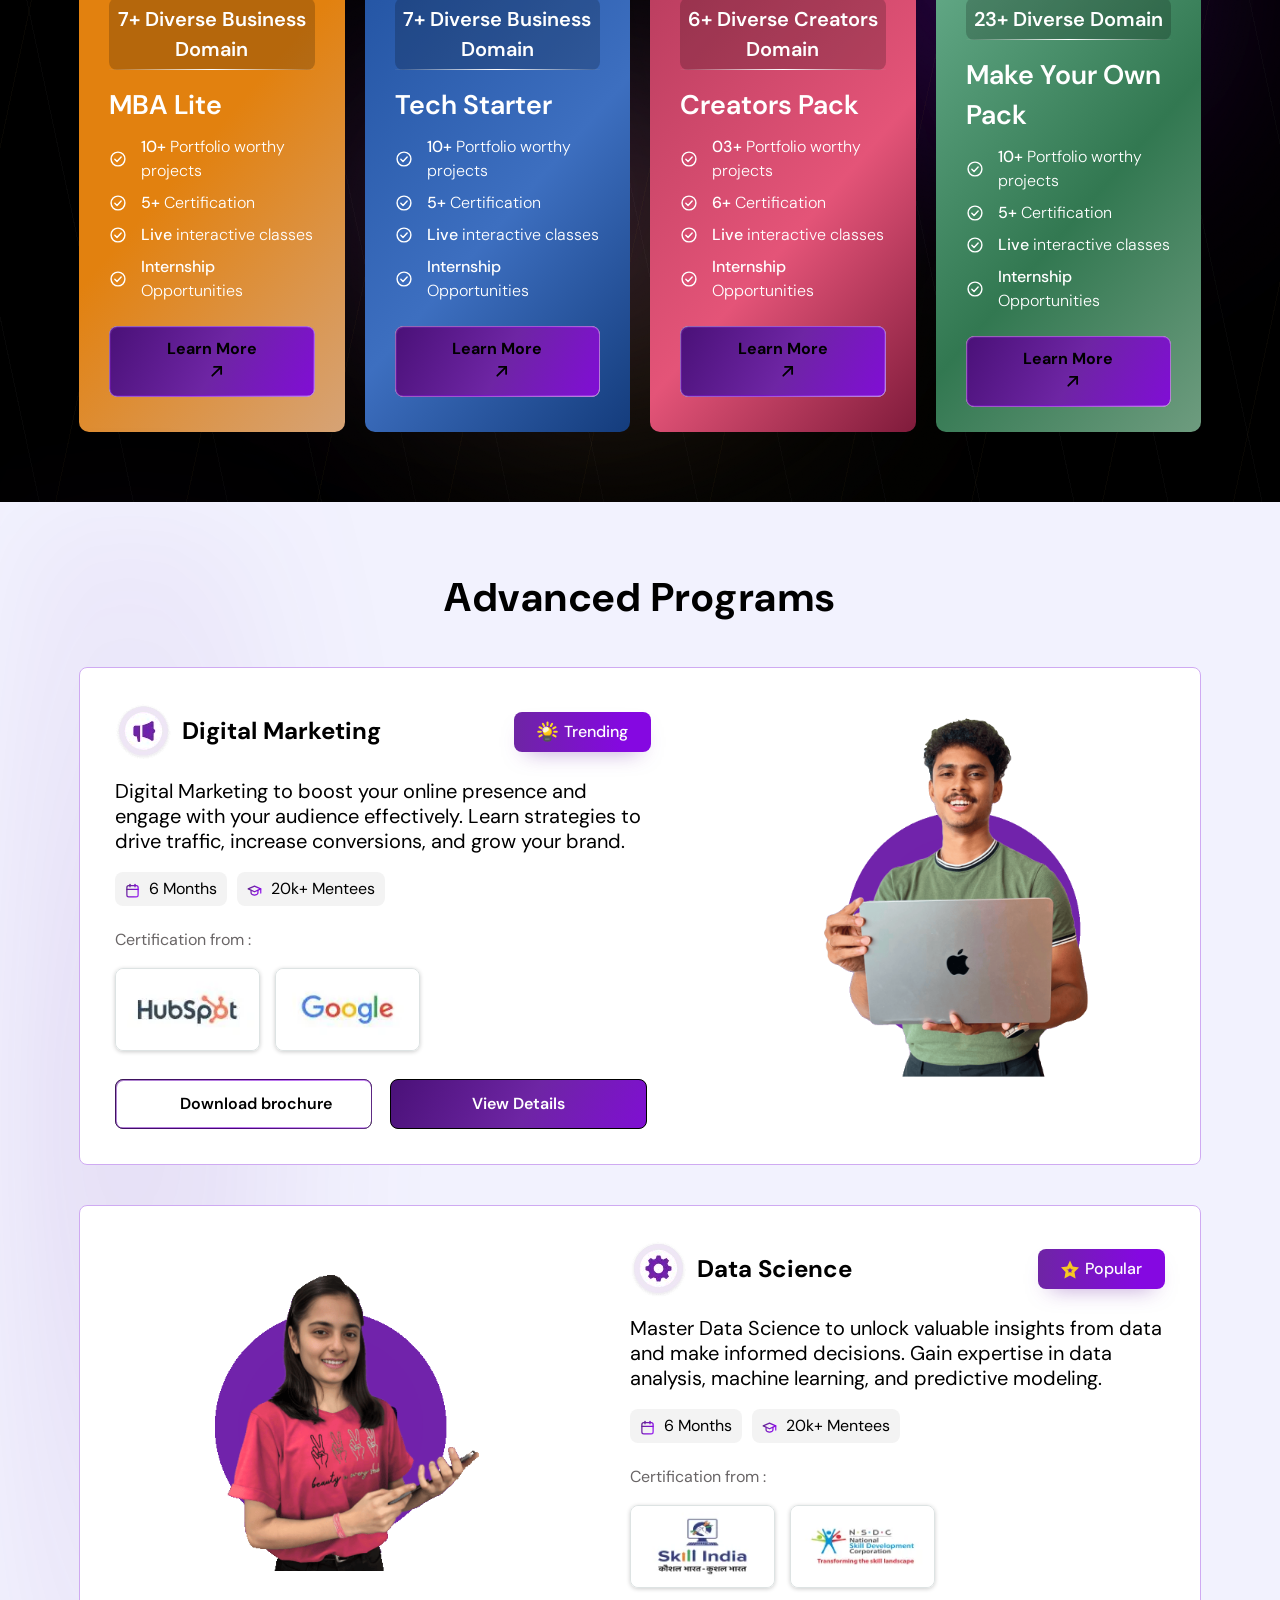
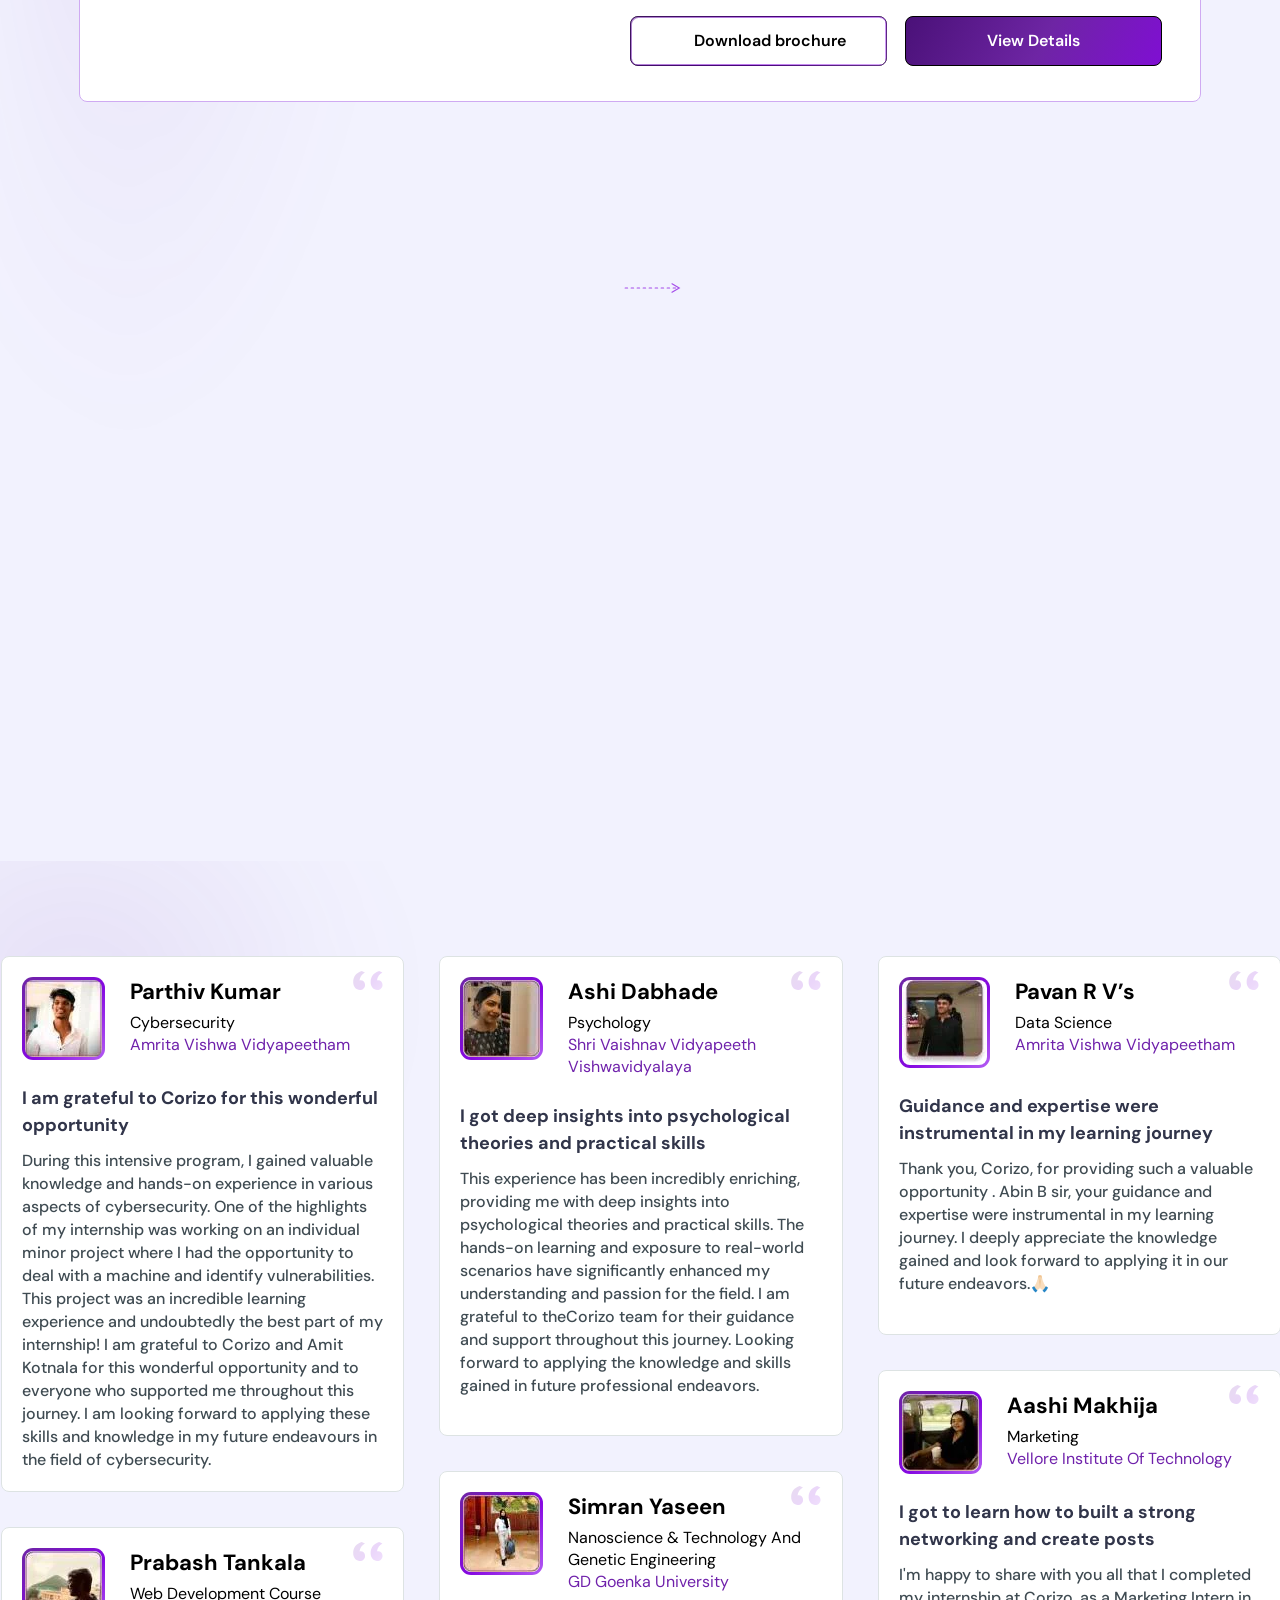
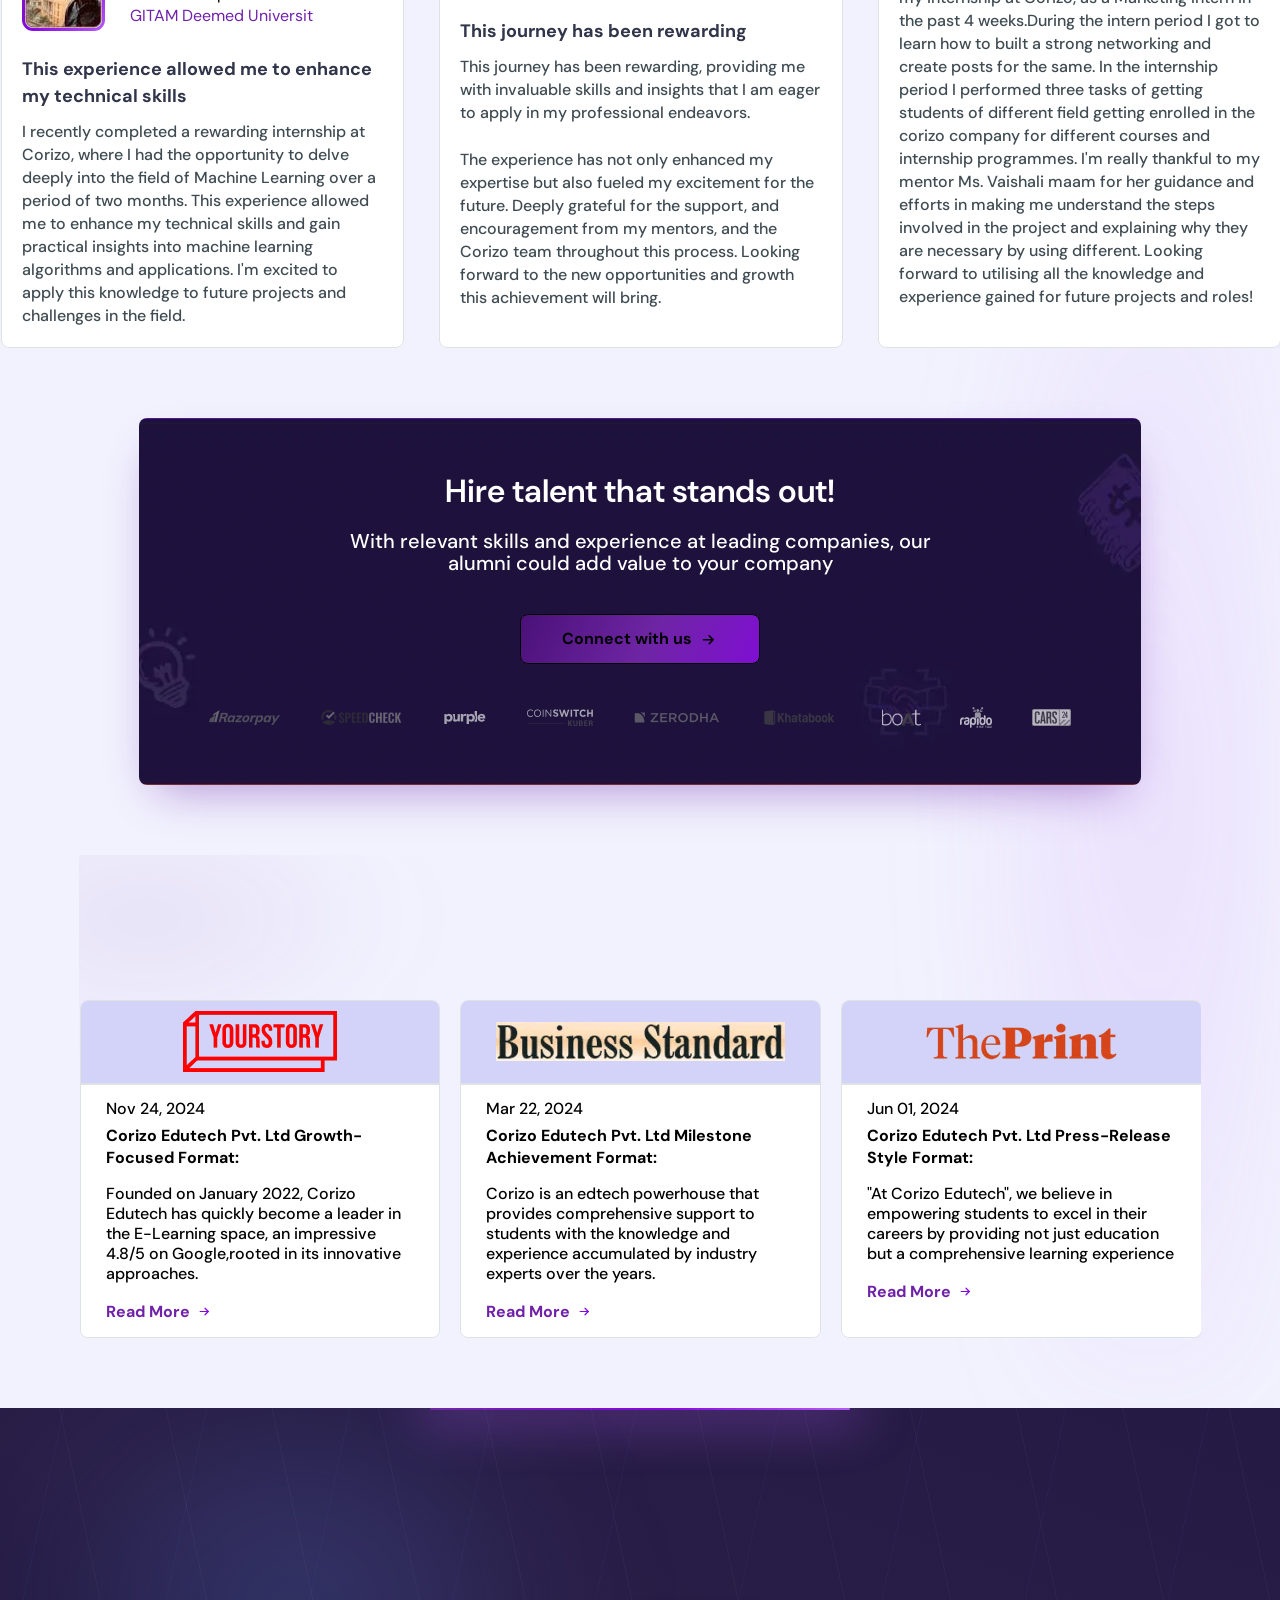
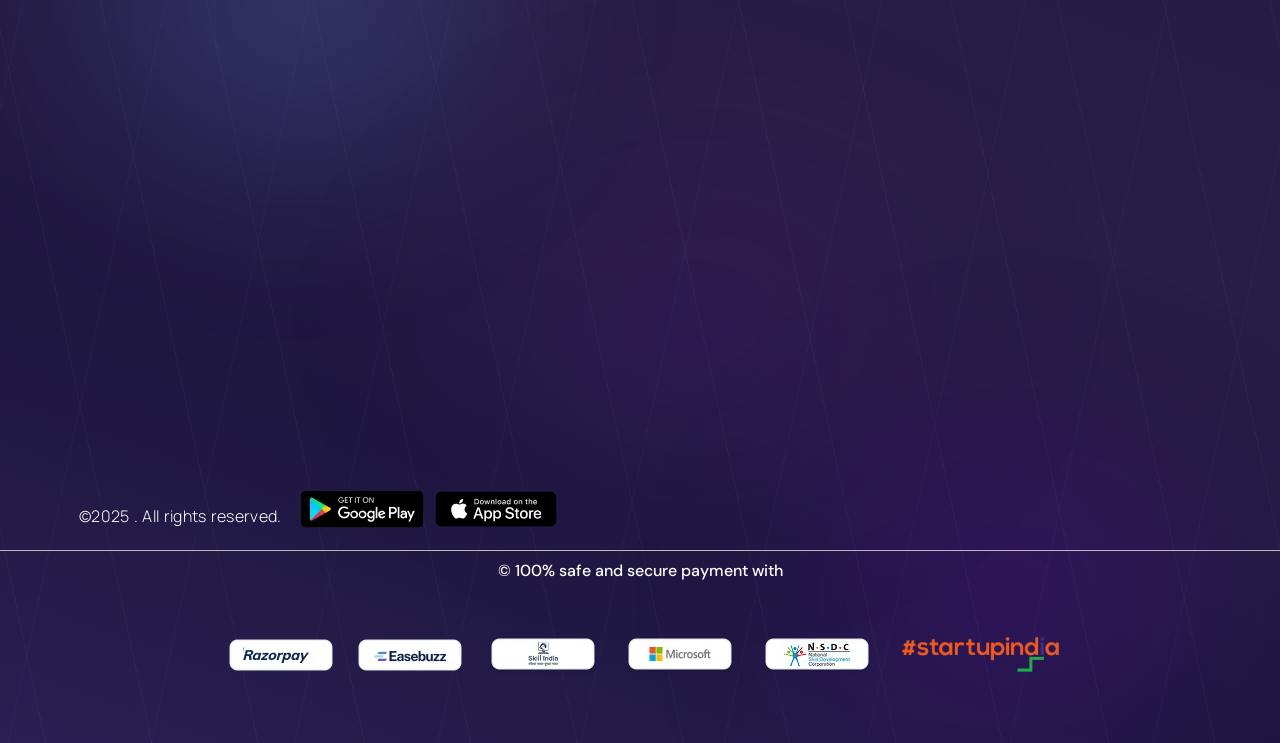
==== commit 95ca2f57: "feat: refine Gold Pass section with aurora gradient background" ====
--- a/index.html
+++ b/index.html
@@ -1149,7 +1149,7 @@
     </style>
     <link rel='stylesheet' id='techglobiz-style-css' href='assets/wp-content/themes/techglobiz/style.css?ver=1.0.0'
         media='all' />
-    <link rel="stylesheet" id="cz-premium-css" href="assets/premium/premium.css?v=21">
+    <link rel="stylesheet" id="cz-premium-css" href="assets/premium/premium.css?v=22">
     <script id="jquery-core-js" src="assets/wp-includes/js/jquery/jquery.min.js?ver=3.7.1"></script>
     <script id="jquery-migrate-js" src="assets/wp-includes/js/jquery/jquery-migrate.min.js?ver=3.4.1"></script>
     <script id="jquery-telephone-js"
--- a/assets/premium/premium.css
+++ b/assets/premium/premium.css
@@ -29,14 +29,6 @@
     --grad-brand-deep: linear-gradient(118deg, #4A1178 0%, var(--cz-purple2) 32%, var(--cz-violet) 68%, #A63BF5 100%);
     --grad-brand-deep-hover: linear-gradient(118deg, #5A1690 0%, #7B2BBE 32%, #9412F0 68%, #B865F8 100%);
 
-    /* Gold accents — scoped to the Golden Pass only. Deliberately kept out of
-       the global button/icon system so gold reads as a badge of that one
-       premium tier rather than a second brand colour. */
-    --cz-gold-deep:  #8A6320;
-    --cz-gold:       #C79A3A;
-    --cz-gold-light: #E8C877;
-    --cz-gold-pale:  #FBF0CE;
-    --grad-gold: linear-gradient(100deg, var(--cz-gold-deep) 0%, var(--cz-gold) 28%, var(--cz-gold-light) 55%, var(--cz-gold-pale) 72%, var(--cz-gold) 100%);
     --grad-text: linear-gradient(90deg, #fff 0%, var(--cz-lilac) 55%, var(--cz-violet2) 100%);
     --grad-soft: linear-gradient(135deg, rgba(110, 37, 164, .10), rgba(179, 91, 243, .12));
     --shadow-violet: 0 20px 45px -18px rgba(88, 10, 157, .45);
@@ -74,12 +66,6 @@
     --icon-cross: url("data:image/svg+xml,%3Csvg xmlns='http://www.w3.org/2000/svg' viewBox='0 0 24 24' fill='none' stroke='black' stroke-width='2.4' stroke-linecap='round'%3E%3Cline x1='6' y1='6' x2='18' y2='18'/%3E%3Cline x1='18' y1='6' x2='6' y2='18'/%3E%3C/svg%3E");
     /* Plus separator — Golden Pass tiers */
     --icon-plus: url("data:image/svg+xml,%3Csvg xmlns='http://www.w3.org/2000/svg' viewBox='0 0 24 24' fill='none' stroke='black' stroke-width='2.6' stroke-linecap='round'%3E%3Cline x1='12' y1='5' x2='12' y2='19'/%3E%3Cline x1='5' y1='12' x2='19' y2='12'/%3E%3C/svg%3E");
-    /* Gold coin — Golden Pass heading (replaces the missing animated GIF) */
-    --icon-coin: url("data:image/svg+xml,%3Csvg xmlns='http://www.w3.org/2000/svg' viewBox='0 0 48 48'%3E%3Cdefs%3E%3ClinearGradient id='g' x1='0' y1='0' x2='1' y2='1'%3E%3Cstop offset='0' stop-color='%23FCEBA4'/%3E%3Cstop offset='.45' stop-color='%23E3B84A'/%3E%3Cstop offset='1' stop-color='%23B8862B'/%3E%3C/linearGradient%3E%3ClinearGradient id='h' x1='0' y1='0' x2='0' y2='1'%3E%3Cstop offset='0' stop-color='%23FFF7D6'/%3E%3Cstop offset='1' stop-color='%23D8A93C'/%3E%3C/linearGradient%3E%3C/defs%3E%3Cellipse cx='24' cy='24' rx='15' ry='19' fill='url(%23g)'/%3E%3Cellipse cx='24' cy='24' rx='10.5' ry='14.5' fill='none' stroke='url(%23h)' stroke-width='1.6' opacity='.85'/%3E%3Cellipse cx='19.5' cy='19' rx='3.2' ry='5' fill='%23FFF9E3' opacity='.55'/%3E%3C/svg%3E");
-    /* Overlapping fish-scale pattern — Golden Pass backdrop */
-    --texture-scale: url("data:image/svg+xml,%3Csvg xmlns='http://www.w3.org/2000/svg' width='56' height='28' viewBox='0 0 56 28'%3E%3Cg fill='none' stroke='%23E8C877' stroke-width='1.15'%3E%3Cpath d='M0 28a14 14 0 0 1 28 0a14 14 0 0 1 28 0'/%3E%3Cpath d='M-28 14a14 14 0 0 1 28 0a14 14 0 0 1 28 0a14 14 0 0 1 28 0'/%3E%3Cpath d='M0 0a14 14 0 0 1 28 0a14 14 0 0 1 28 0'/%3E%3C/g%3E%3C/svg%3E");
-    /* Sparkle field — Golden Pass gold stub */
-    --texture-sparkle: url("data:image/svg+xml,%3Csvg xmlns='http://www.w3.org/2000/svg' viewBox='0 0 210 210'%3E%3Cg fill='%23FFFDF0'%3E%3Cpath d='M30 22 31.5 27.5 37 29 31.5 30.5 30 36 28.5 30.5 23 29 28.5 27.5Z' opacity='.9'/%3E%3Cpath d='M160 48 161.2 52.4 165.6 53.6 161.2 54.8 160 59.2 158.8 54.8 154.4 53.6 158.8 52.4Z' opacity='.75'/%3E%3Cpath d='M74 96 75 99.6 78.6 100.6 75 101.6 74 105.2 73 101.6 69.4 100.6 73 99.6Z' opacity='.8'/%3E%3Cpath d='M182 128 183.4 133 188.4 134.4 183.4 135.8 182 140.8 180.6 135.8 175.6 134.4 180.6 133Z' opacity='.65'/%3E%3Cpath d='M46 158 47.2 162.2 51.4 163.4 47.2 164.6 46 168.8 44.8 164.6 40.6 163.4 44.8 162.2Z' opacity='.85'/%3E%3Cpath d='M120 182 121 185.6 124.6 186.6 121 187.6 120 191.2 119 187.6 115.4 186.6 119 185.6Z' opacity='.7'/%3E%3Ccircle cx='96' cy='40' r='1.6' opacity='.7'/%3E%3Ccircle cx='140' cy='96' r='1.4' opacity='.6'/%3E%3Ccircle cx='58' cy='120' r='1.5' opacity='.65'/%3E%3Ccircle cx='168' cy='176' r='1.3' opacity='.55'/%3E%3C/g%3E%3C/svg%3E");
     /* Four-point diamond — Pro Packs ticker separator */
     --icon-diamond: url("data:image/svg+xml,%3Csvg xmlns='http://www.w3.org/2000/svg' viewBox='0 0 24 24' fill='black' stroke='none'%3E%3Cpath d='M12 0c.7 5.9 5.4 10.6 12 12-6.6 1.4-11.3 6.1-12 12-.7-5.9-5.4-10.6-12-12C6.6 10.6 11.3 5.9 12 0Z'/%3E%3C/svg%3E");
     /* Filled check badge — Discover Value Pack feature bullets */
@@ -1575,23 +1561,10 @@
     font-size: 0;
 }
 
-/* Gold coin decoration removed — the premium feel comes from the section
-   background alone, not from decorative elements on the content. */
-
-.golden-pass h3 {
-    gap: 0;
-}
-
-/* Sparkle overlay removed — content stays clean and undecorated.
-   The access-sect keeps its structural role only. */
-.access-sect {
-    position: relative;
-}
-
-.access-sect p {
-    position: relative;
-    z-index: 1;
-}
+/* Gold coin and sparkle-overlay decoration were removed — the premium feel
+   comes from the animated section background alone, not from decoration on
+   the content. .golden-pass and .access-sect are left with the theme's own
+   layout rules, unmodified. */
 
 .golden-pass,
 .discover-col {
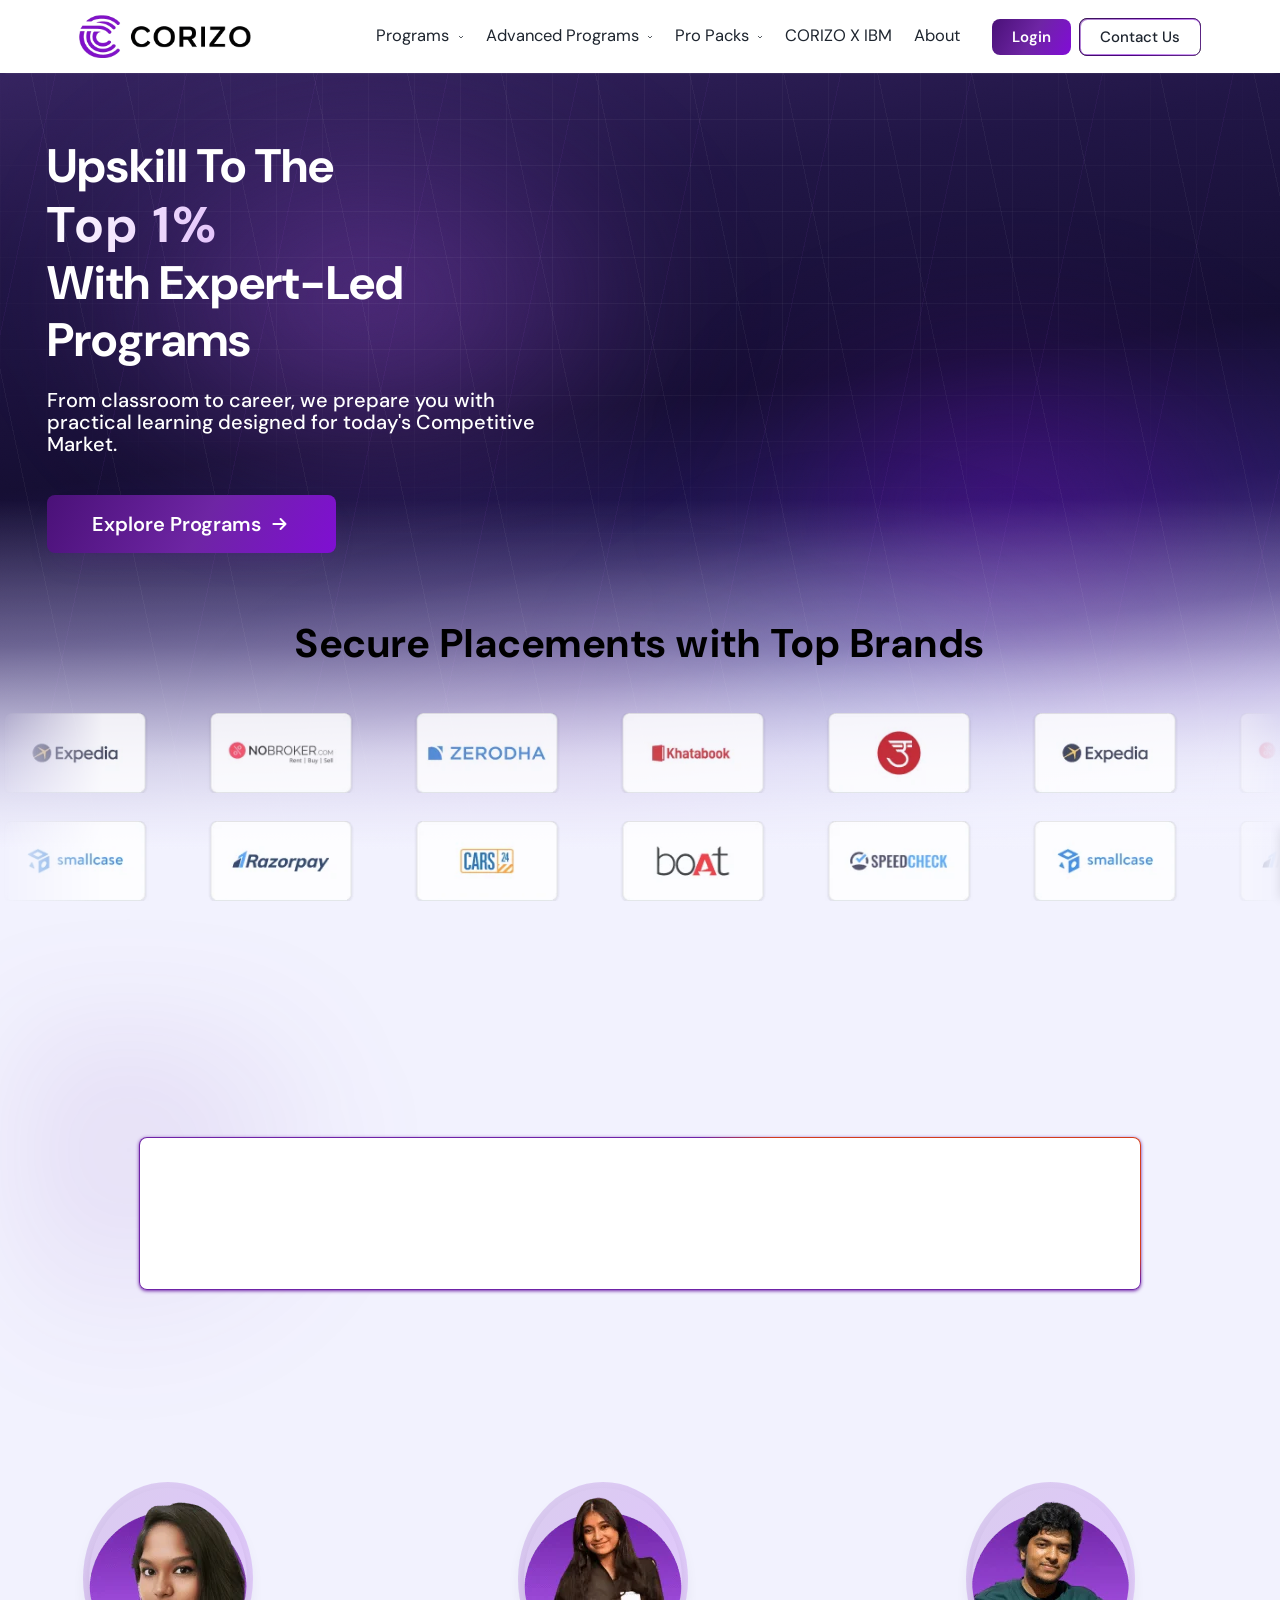
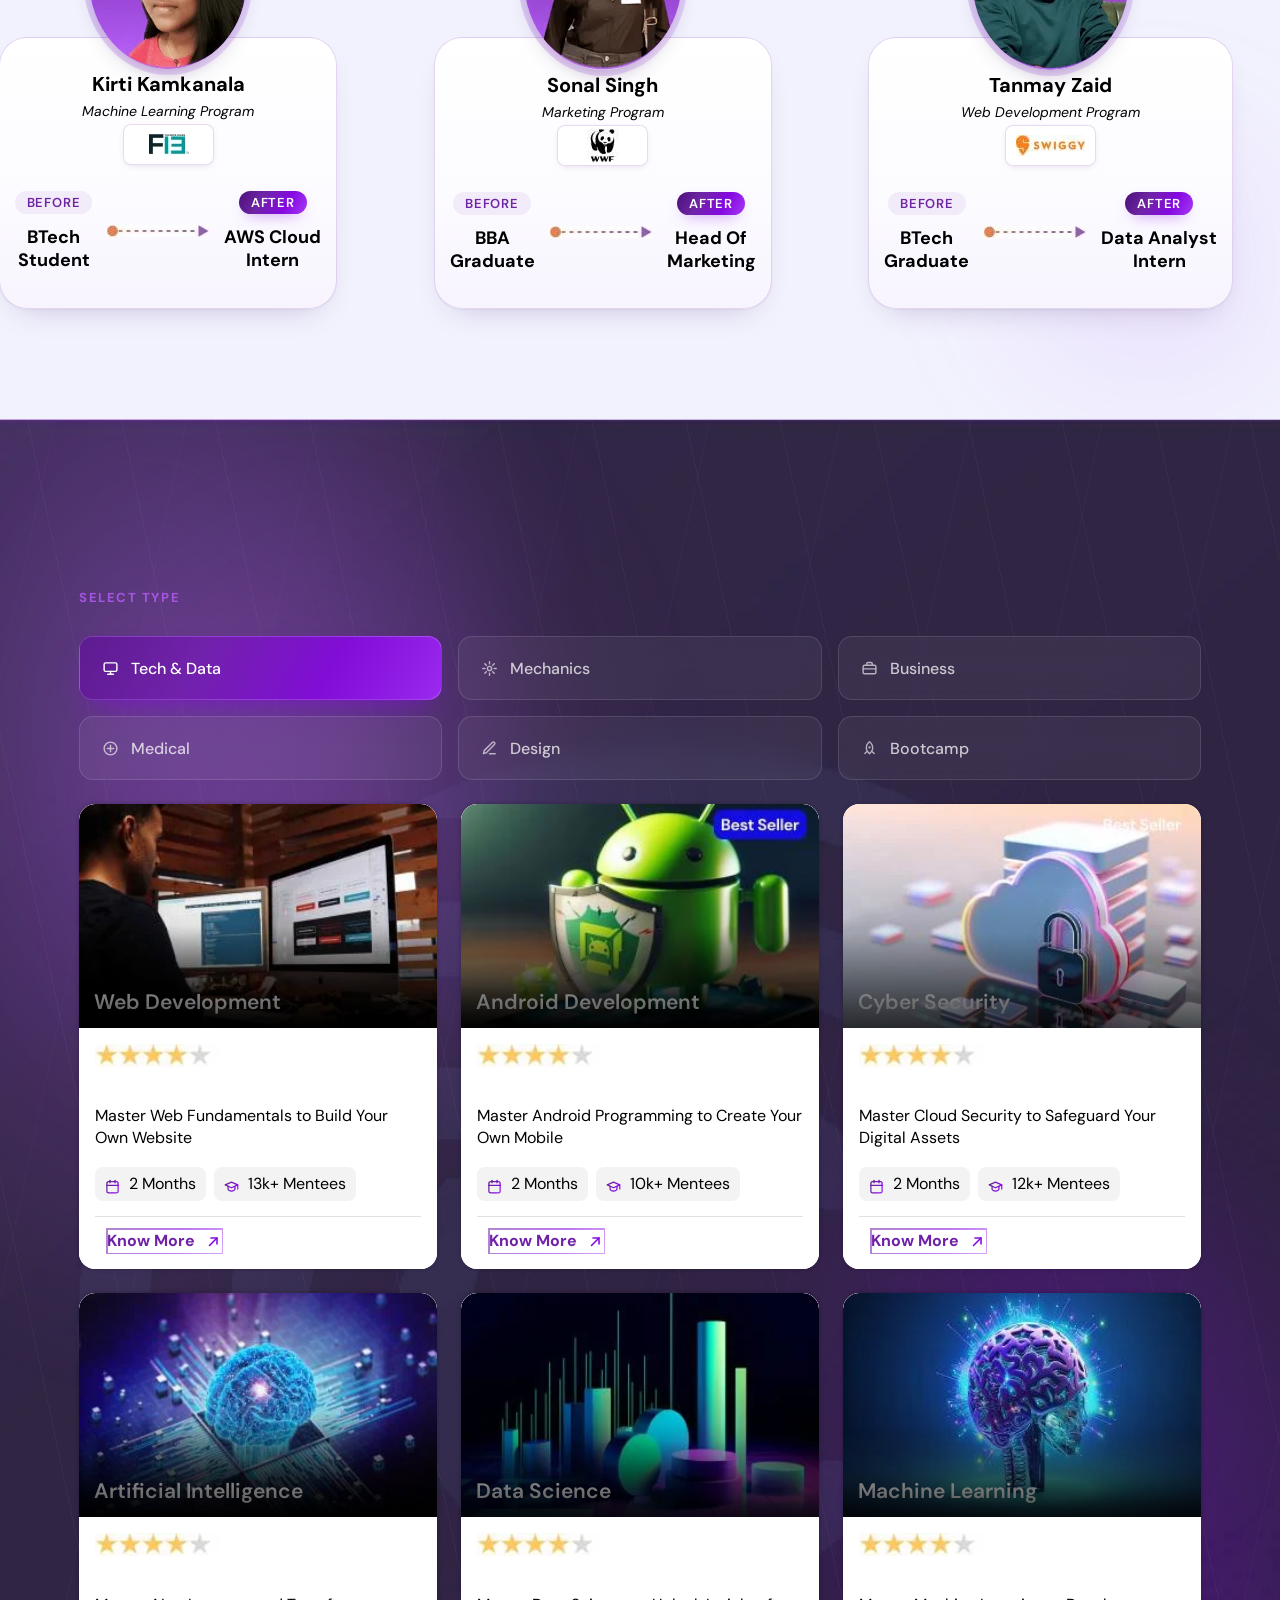
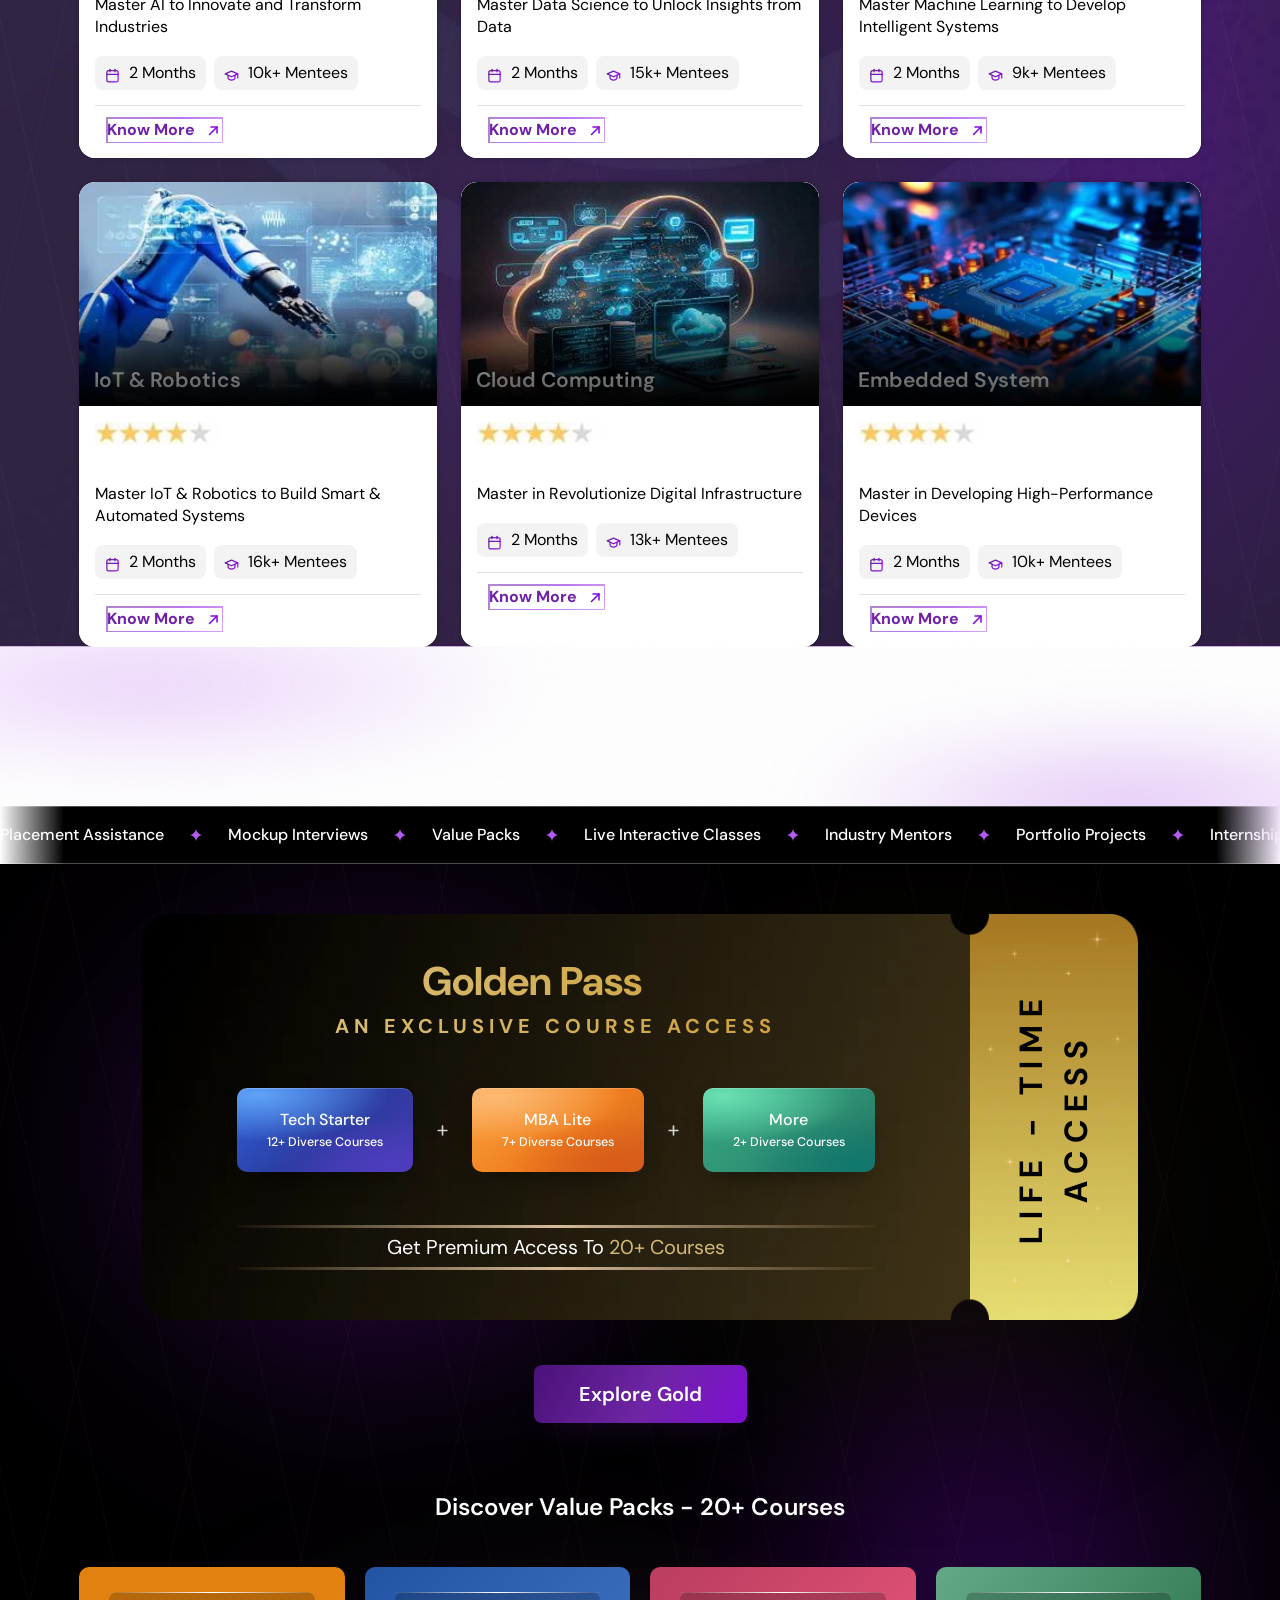
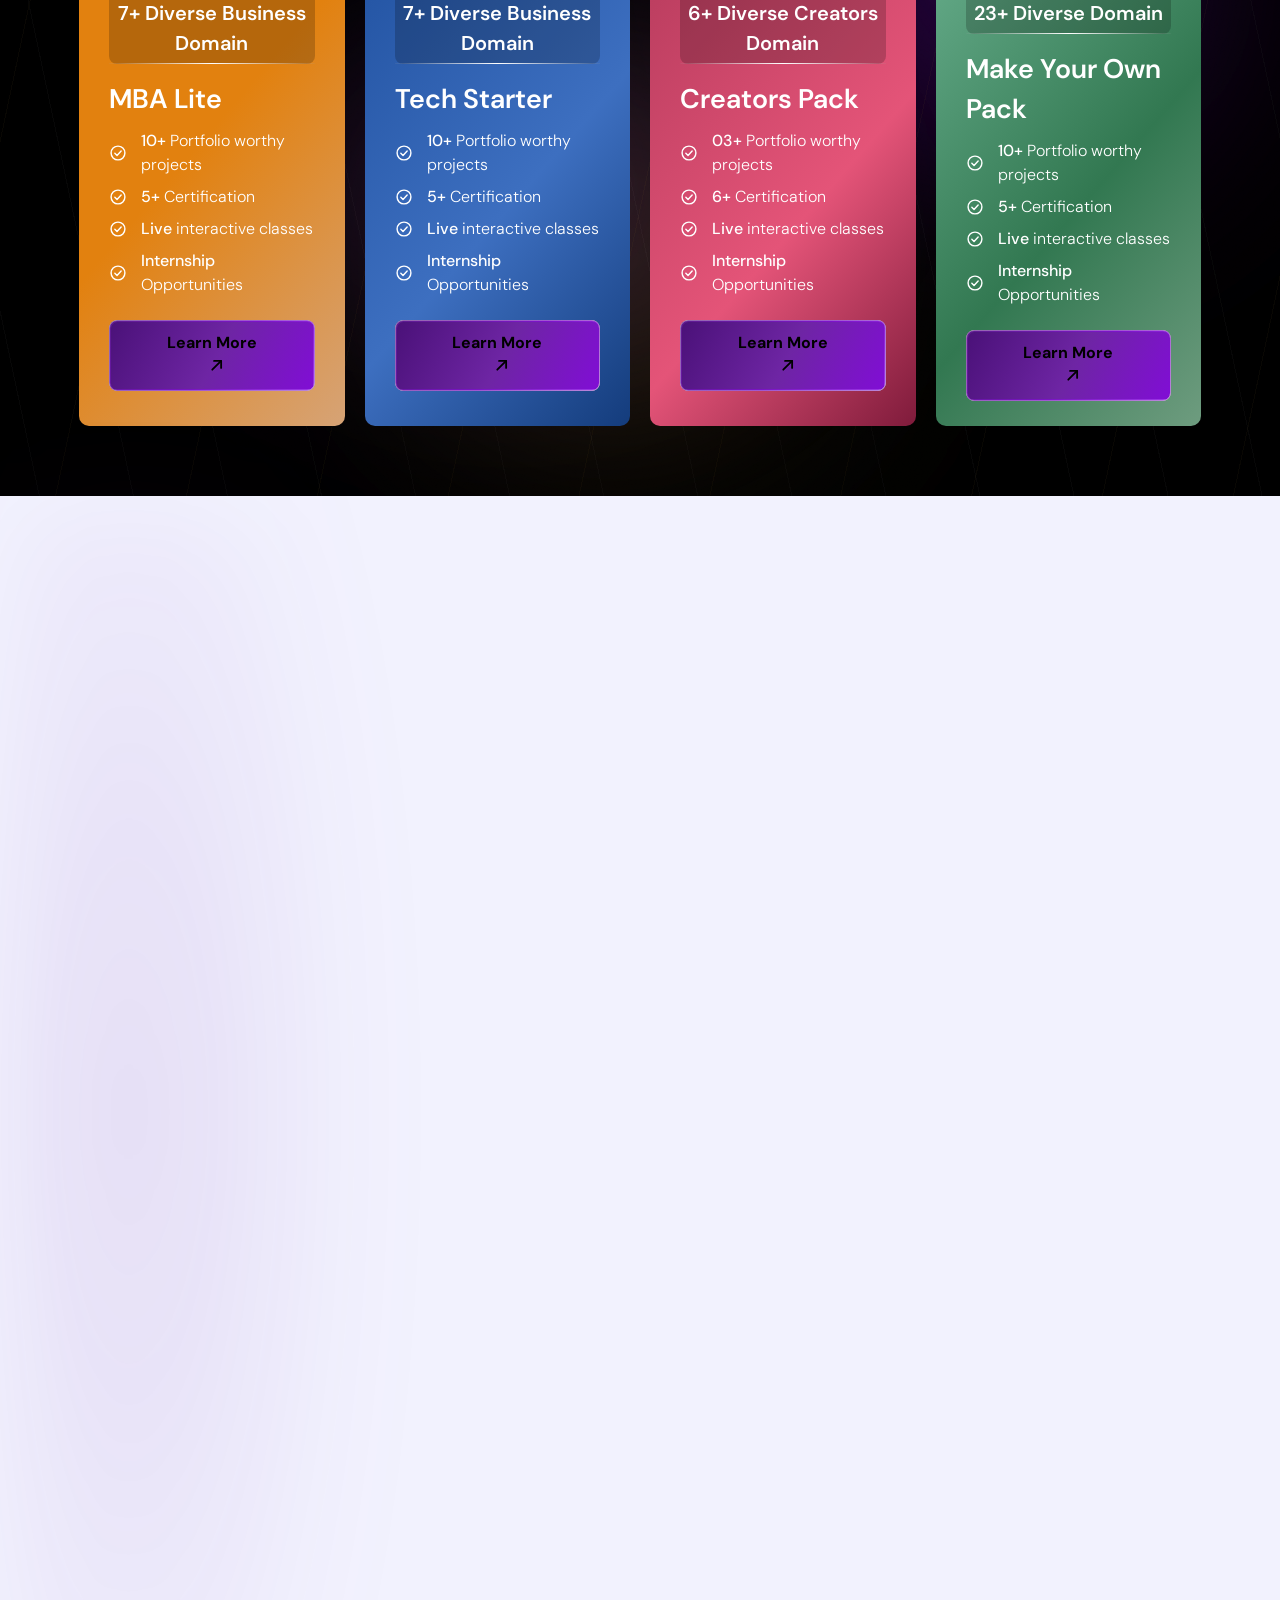
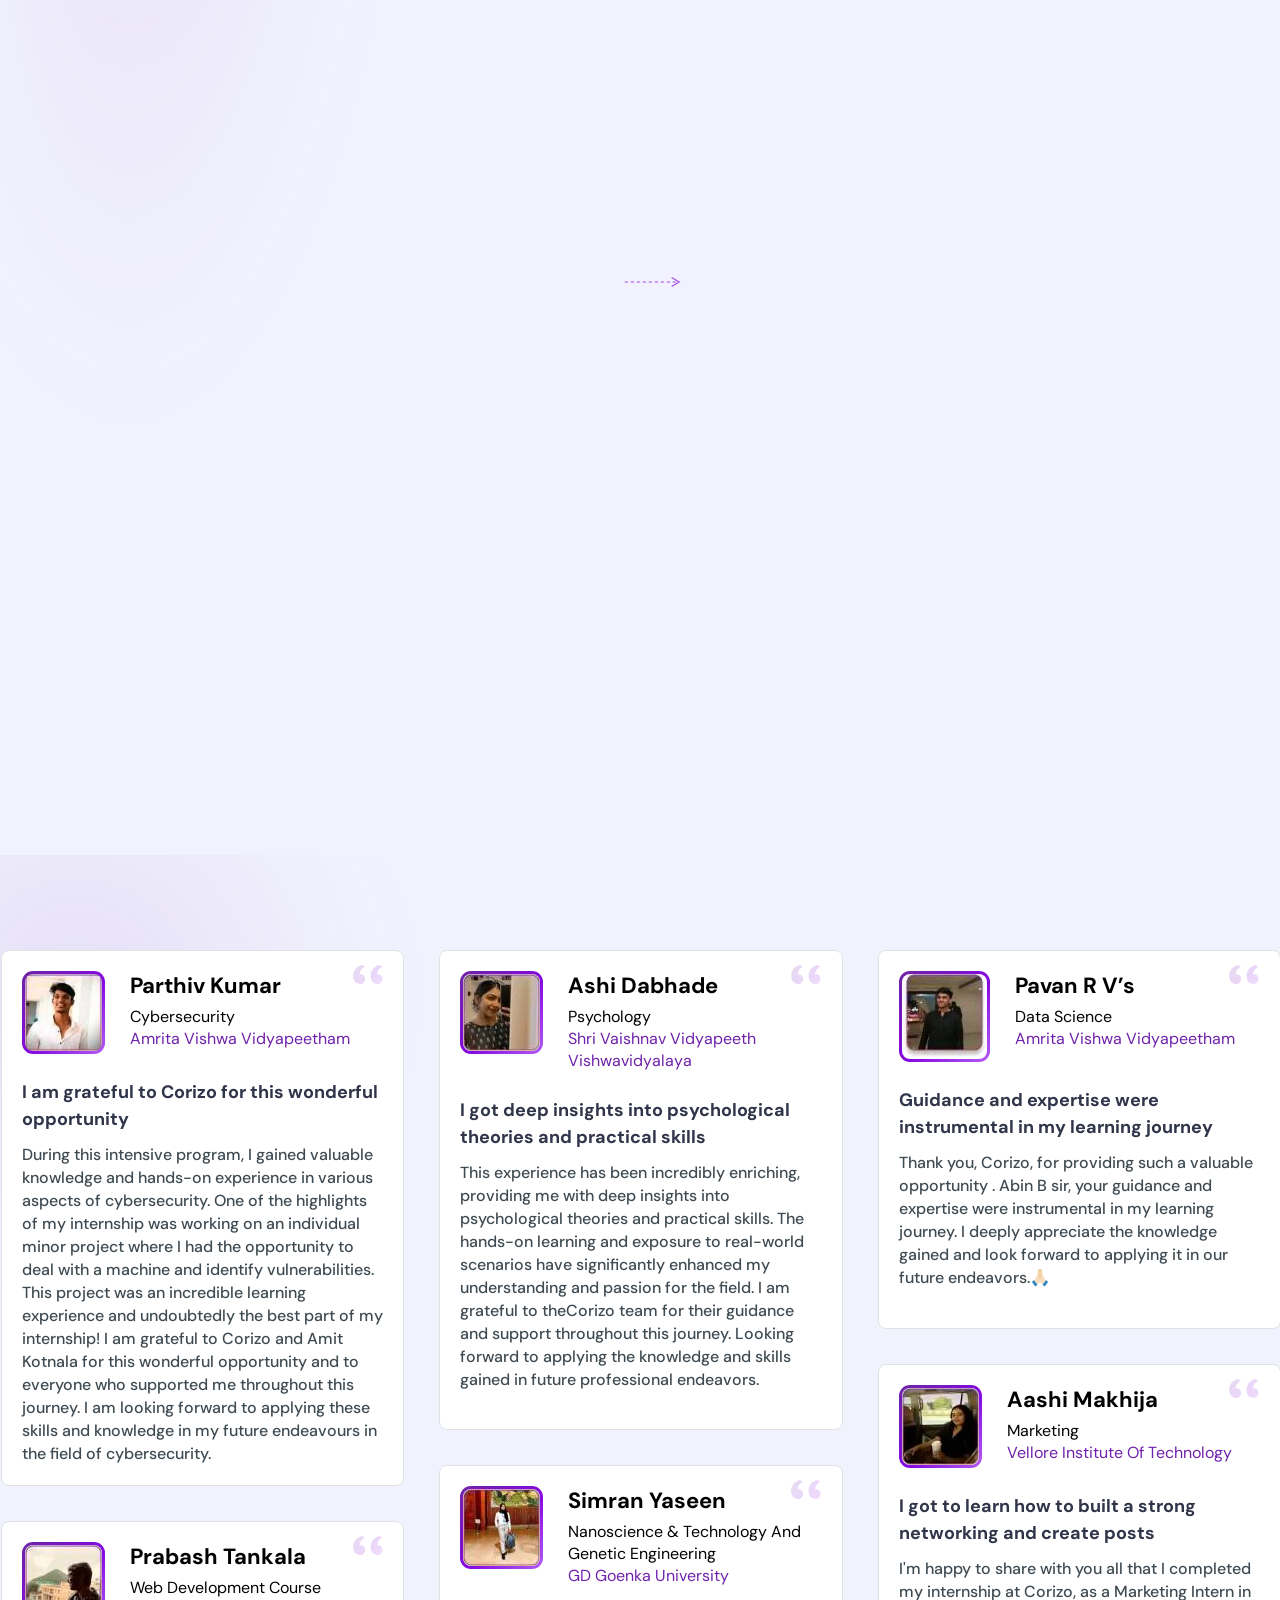
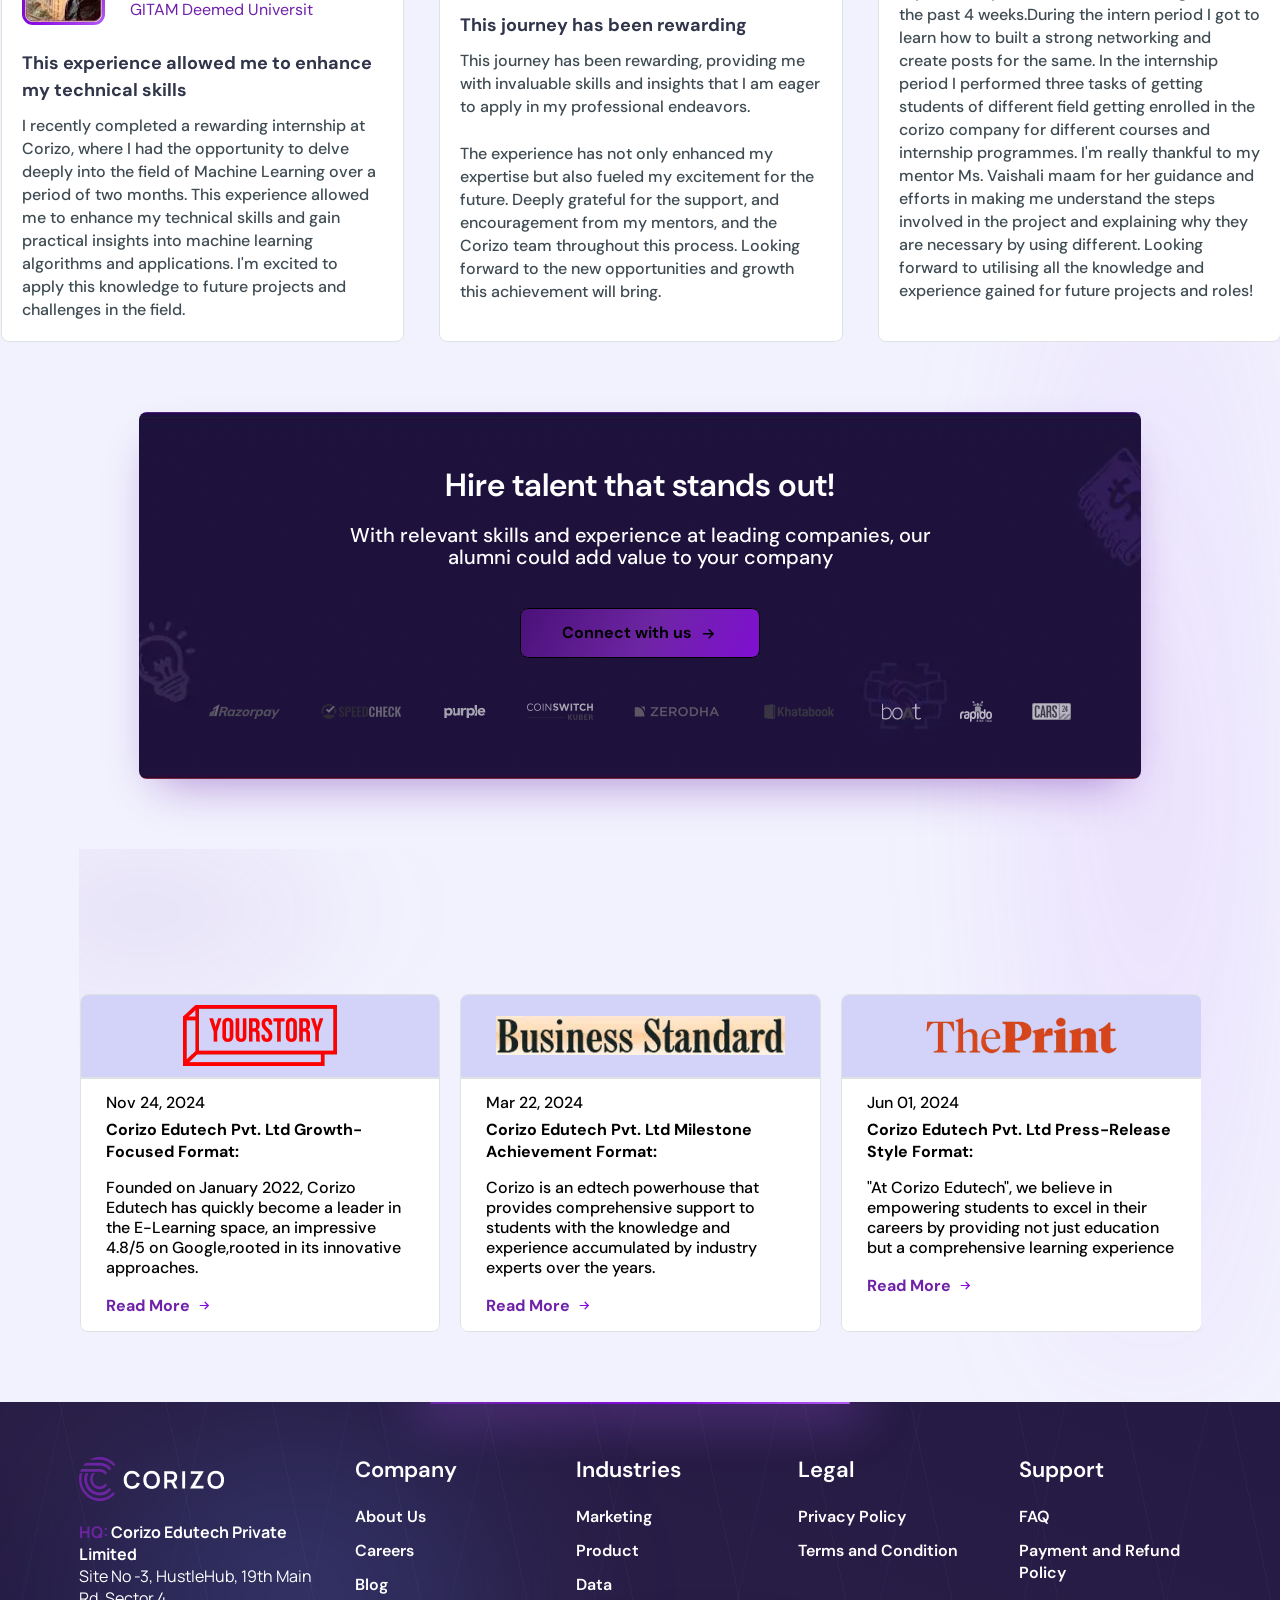
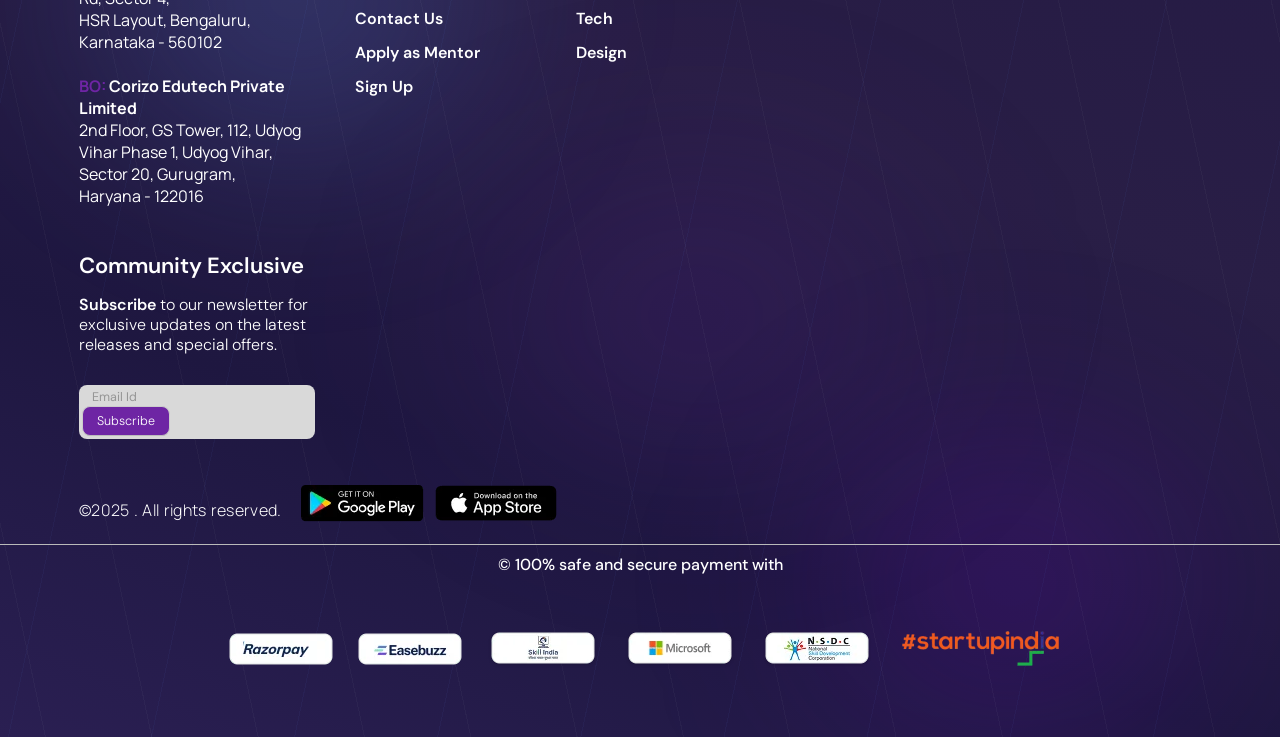
==== commit 18909412: "Fix Explore Programs overflow, rebuild mobile nav, fix tablet header regression Final optimization p" ====
--- a/index.html
+++ b/index.html
@@ -1149,7 +1149,7 @@
     </style>
     <link rel='stylesheet' id='techglobiz-style-css' href='assets/wp-content/themes/techglobiz/style.css?ver=1.0.0'
         media='all' />
-    <link rel="stylesheet" id="cz-premium-css" href="assets/premium/premium.css?v=22">
+    <link rel="stylesheet" id="cz-premium-css" href="assets/premium/premium.css?v=27">
     <script id="jquery-core-js" src="assets/wp-includes/js/jquery/jquery.min.js?ver=3.7.1"></script>
     <script id="jquery-migrate-js" src="assets/wp-includes/js/jquery/jquery-migrate.min.js?ver=3.4.1"></script>
     <script id="jquery-telephone-js"
@@ -2929,9 +2929,10 @@
                 </div>
             </div>
         </div>
-
-        <div class="pro-pack cz-dark-texture">
-            <h2 class="heding-content" data-aos="fade-up">Pro Packs</h2>
+    </div>
+
+    <div class="pro-pack cz-dark-texture">
+        <h2 class="heding-content" data-aos="fade-up">Pro Packs</h2>
             <div id="marquee-slider" class="cz-marquee">
                 <div class="cz-marquee-track">
                     <div class="cz-marquee-group">
@@ -3835,6 +3836,7 @@
     <div class="wprm-wrapper">
 
         <!-- Overlay Starts here -->
+        <div class="cz-menu-overlay" aria-hidden="true"></div>
         <!-- Overlay Ends here -->
 
         <div id="wprmenu_bar" class="wprmenu_bar normalslide left">
@@ -3851,6 +3853,10 @@
         </div>
         <div class="cbp-spmenu cbp-spmenu-vertical cbp-spmenu-left default " id="mg-wprm-wrap">
 
+            <div class="cz-mobile-ctas">
+                <a href="./login/" class="login-btn">Login</a>
+                <a href="./contact-us/" class="cont-btn">Contact Us</a>
+            </div>
 
             <ul id="wprmenu_menu_ul">
 
@@ -4844,7 +4850,7 @@
         }
     </script>
 
-    <script src="assets/premium/premium.js?v=6"></script>
+    <script src="assets/premium/premium.js?v=7"></script>
 
 </body>
 
--- a/assets/premium/premium.css
+++ b/assets/premium/premium.css
@@ -337,20 +337,35 @@
     margin-top: -34.55%;
 }
 
-/* Nav: logo pinned left, everything else in one right-aligned cluster. */
-.hdr-wrapper {
-    justify-content: flex-start;
-    gap: 32px;
-    flex-wrap: nowrap;
-}
-
-.hdr-wrapper .hdr-nav {
-    margin-left: auto;
+/* Nav: logo pinned left, everything else in one right-aligned cluster —
+   desktop only. This used to be unconditional `flex-wrap: nowrap`, which
+   fought the theme's own tablet behaviour: style.css deliberately drops
+   .hdr-nav to its own full-width row between 768-991px (`.hdr-nav { order:
+   3; width: 100%; }`), and hides .hdr-nav/.hdr-btns entirely below 767px in
+   favour of the hamburger. Forcing nowrap at every width meant the nav
+   links themselves had to wrap mid-row instead — cramped and not what
+   either breakpoint intended. Restoring the theme's own flex-wrap below
+   992px lets both of its responsive behaviours work again. */
+@media (min-width: 992px) {
+    .hdr-wrapper {
+        justify-content: flex-start;
+        gap: 32px;
+        flex-wrap: nowrap;
+    }
+
+    .hdr-wrapper .hdr-nav {
+        margin-left: auto;
+    }
 }
 
 .hdr-wrapper .hdr-btns {
-    flex: 0 0 auto;
     gap: 8px;
+}
+
+@media (min-width: 992px) {
+    .hdr-wrapper .hdr-btns {
+        flex: 0 0 auto;
+    }
 }
 
 /* The CTAs were visually outweighing the nav links; bring them down to a
@@ -394,6 +409,181 @@
 
 @media (max-width: 767px) {
     .hdr-logo { width: 126px; }
+}
+
+/* ---- Mobile navigation drawer (WP Responsive Menu plugin re-skin) ----------
+   The plugin's markup, JS and open/close mechanism are all kept — only its
+   visuals are overridden. Three real bugs fixed here, not just restyled:
+
+   1. Broken icon font. wp-responsive-menu ships no font files at all (there
+      is no fonts/ directory in the plugin bundle), so its submenu caret
+      `content: "\74"` was rendering as a literal letter "t" next to every
+      expandable item. Replaced with the same masked-SVG chevron used
+      elsewhere on the site.
+   2. No backdrop. The plugin has a scrim feature but it ships disabled
+      (`"enable_overlay": ""` in its localized config) and the template
+      leaves the overlay element out entirely when disabled — there was
+      nothing to show/hide. A `.cz-menu-overlay` element was added to the
+      markup; visibility is synced to the drawer's own open/close class by
+      the observer in premium.js, so no plugin JS/config was touched.
+   3. Layout-triggering animation. The panel slides by animating `left`
+      (-100% → 0), which forces layout on every frame. It's neutralised with
+      `left: 0 !important` and re-driven by `transform: translateX()`
+      instead, which is GPU-composited and matches the performance pass
+      requested elsewhere on the site.
+
+   The panel is also capped to a max width so it reads as a drawer leaving a
+   visible dimmed sliver of the page (a full-bleed takeover on a tablet
+   looks like a broken page swap, not a menu). */
+
+.cz-menu-overlay {
+    position: fixed;
+    inset: 0;
+    z-index: 9998;
+    background: rgba(10, 6, 20, .55);
+    backdrop-filter: blur(6px);
+    -webkit-backdrop-filter: blur(6px);
+    opacity: 0;
+    pointer-events: none;
+    transition: opacity .3s ease;
+}
+
+.cz-menu-overlay.is-visible {
+    opacity: 1;
+    pointer-events: auto;
+}
+
+body.cz-menu-locked {
+    overflow: hidden;
+}
+
+#mg-wprm-wrap.cbp-spmenu-left {
+    left: 0 !important;
+    top: 0 !important;
+    height: 100vh !important;
+    width: min(340px, 86vw);
+    max-width: min(340px, 86vw);
+    background: linear-gradient(165deg, #1C1338 0%, #150E2B 55%, #0E0A20 100%);
+    border-right: 1px solid rgba(255, 255, 255, .08);
+    box-shadow: 24px 0 60px -20px rgba(0, 0, 0, .65);
+    transform: translateX(-105%);
+    transition: transform .35s var(--ease-premium);
+    will-change: transform;
+    overscroll-behavior: contain;
+}
+
+#mg-wprm-wrap.cbp-spmenu-left.cbp-spmenu-open {
+    transform: translateX(0);
+}
+
+@media (prefers-reduced-motion: reduce) {
+    #mg-wprm-wrap.cbp-spmenu-left { transition: none; }
+    .cz-menu-overlay { transition: none; }
+}
+
+#mg-wprm-wrap .menu_title {
+    display: none;
+}
+
+.cz-mobile-ctas {
+    display: flex;
+    gap: 10px;
+    padding: 24px 20px 18px;
+    border-bottom: 1px solid rgba(255, 255, 255, .08);
+}
+
+.cz-mobile-ctas a {
+    flex: 1 1 0;
+    text-align: center;
+    font-size: 14px;
+    padding: 12px 10px;
+}
+
+.cz-mobile-ctas a.cont-btn {
+    border-color: rgba(255, 255, 255, .3);
+    color: #fff;
+}
+
+#wprmenu_menu_ul,
+#wprmenu_menu_ul .sub-menu {
+    padding: 0;
+    margin: 0;
+}
+
+#mg-wprm-wrap ul li a {
+    color: rgba(255, 255, 255, .86);
+    font-family: "DM Sans", sans-serif;
+    font-weight: 600;
+    font-size: 15px;
+    letter-spacing: .01em;
+    min-height: 48px;
+    display: flex;
+    align-items: center;
+    padding: 13px 20px;
+    border-bottom: 1px solid rgba(255, 255, 255, .06);
+    transition: background-color .2s ease, color .2s ease, padding-left .2s ease;
+}
+
+#mg-wprm-wrap ul li a:hover,
+#mg-wprm-wrap ul li a:focus-visible {
+    background-color: rgba(255, 255, 255, .06);
+    color: #fff;
+    padding-left: 26px;
+}
+
+#mg-wprm-wrap ul.sub-menu li a {
+    padding-left: 36px;
+    font-size: 14px;
+    font-weight: 500;
+    color: rgba(255, 255, 255, .68);
+    background-color: rgba(0, 0, 0, .18);
+}
+
+#mg-wprm-wrap ul.sub-menu li a:hover,
+#mg-wprm-wrap ul.sub-menu li a:focus-visible {
+    padding-left: 42px;
+}
+
+#mg-wprm-wrap ul.sub-menu ul.sub-menu li a {
+    padding-left: 52px;
+}
+
+#mg-wprm-wrap ul.sub-menu ul.sub-menu li a:hover,
+#mg-wprm-wrap ul.sub-menu ul.sub-menu li a:focus-visible {
+    padding-left: 58px;
+}
+
+/* The nested mega-menu carries a 21x22 thumbnail per item (tab-icon01.png
+   etc., reused across dozens of entries) — legible at the original desktop
+   dropdown size but just visual noise at mobile list density. */
+#mg-wprm-wrap ul li a img.menu-image {
+    display: none;
+}
+
+.icon_default.wprmenu_icon_par:before,
+.icon_default.wprmenu_par_opened:before {
+    content: '';
+    display: inline-block;
+    width: 11px;
+    height: 11px;
+    margin-left: auto;
+    flex: 0 0 auto;
+    background-color: rgba(255, 255, 255, .55);
+    -webkit-mask: var(--icon-chevron-down) center / contain no-repeat;
+    mask: var(--icon-chevron-down) center / contain no-repeat;
+    position: static;
+    transition: transform .25s ease;
+}
+
+.icon_default.wprmenu_par_opened:before {
+    transform: rotate(180deg);
+}
+
+.hamburger-inner,
+.hamburger-inner::before,
+.hamburger-inner::after {
+    background-color: var(--cz-purple2) !important;
+    border-radius: 2px;
 }
 
 /* ---- Animated aurora background system -------------------------------------
@@ -1012,6 +1202,39 @@
     position: relative;
     isolation: isolate;
     overflow: hidden;
+    /* The theme's own .bg-image rule sets `background-size: 100%` (width-only,
+       height follows the image's fixed aspect ratio) with `no-repeat`. That
+       only coincidentally covered the section back when it was shorter; once
+       the card grid grows taller than the image's scaled height — which
+       varies by breakpoint and by how many programs a tab has — the photo
+       runs out and the section's default background (none) shows through as
+       a white strip at the bottom. `cover` plus a solid fallback colour
+       behind it guarantees full coverage at any height. */
+    background-color: var(--cz-deep);
+    background-size: cover;
+    background-position: top center;
+}
+
+/* The theme gives .pro-pack a top-only margin (125px down to 40px across its
+   five breakpoints — style.css lines 1951, 8179, 8667, 9364, 10966) to
+   separate it from whatever came before. That worked when neighbouring
+   sections were both light, because the gap just showed more of the same
+   white. Now that #exprogram and .pro-pack are both dark aurora sections,
+   that margin opened a literal white strip of body background between them
+   — this was the reported bug. Collapsing the margin to 0 and replacing it
+   with padding (which stays inside the element's own dark background)
+   keeps the same visual breathing room without ever exposing the page
+   behind it, at every breakpoint. !important is needed to beat the theme's
+   five media-query variants without duplicating each of their conditions. */
+.pro-pack {
+    margin-top: 0 !important;
+    padding-top: 64px;
+}
+
+@media (max-width: 767px) {
+    .pro-pack {
+        padding-top: 40px;
+    }
 }
 
 .cz-aurora-section > .cz-aurora-layer {
@@ -1894,6 +2117,25 @@
     .ftr-wrapper .ftr-logo {
         grid-column: span 1;
     }
+
+    /* Footer link rows measured 19-20px tall on a touch viewport — the
+       theme relies on line-height alone with no tap padding. Below the
+       ~44px recommended minimum, mis-taps are a near-certainty on a real
+       phone. Padding is added on the <a> itself (not the <li>) so the
+       enlarged tap area stays inside the row instead of pushing every
+       column taller. */
+    .ftr-col ul li a,
+    .ftr-social ul li a {
+        display: inline-flex;
+        align-items: center;
+        min-height: 44px;
+        padding: 4px 0;
+    }
+
+    .ftr-social ul li a {
+        min-width: 44px;
+        justify-content: center;
+    }
 }
 
 .cz-reveal {
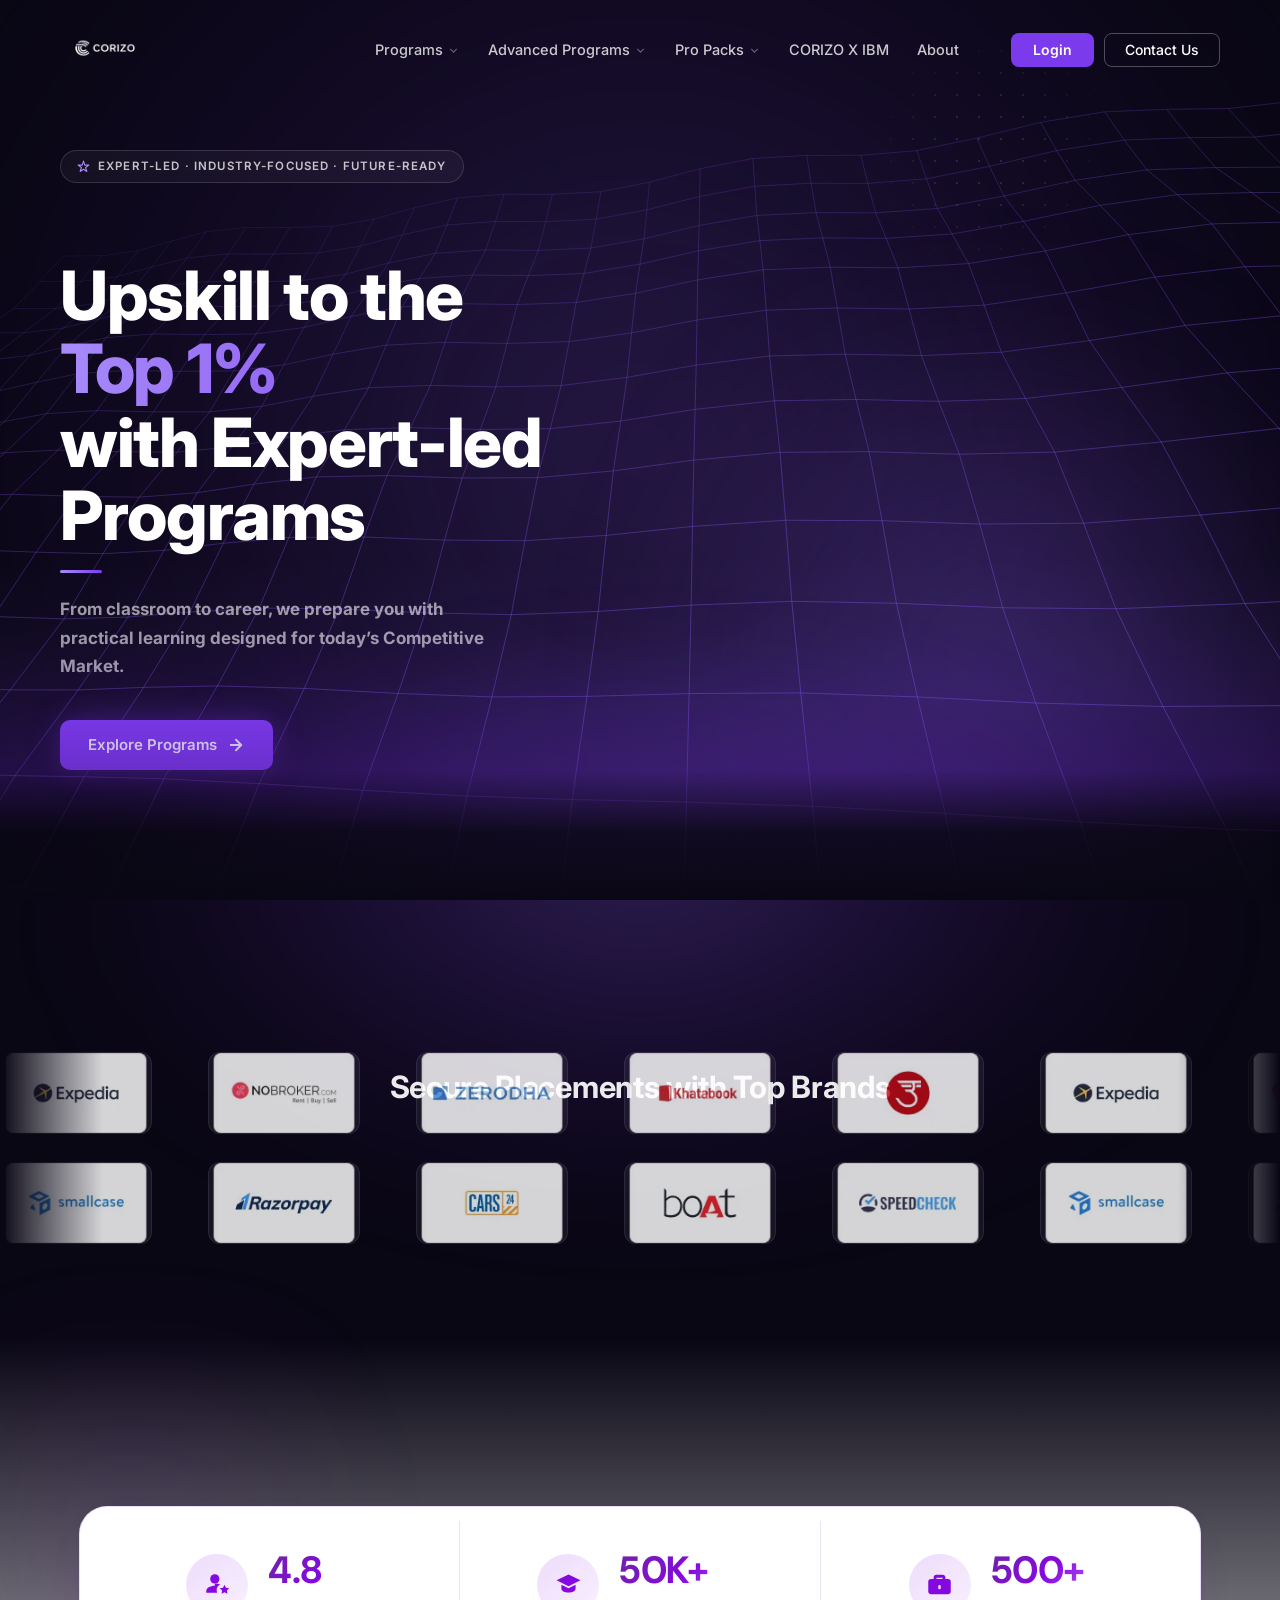
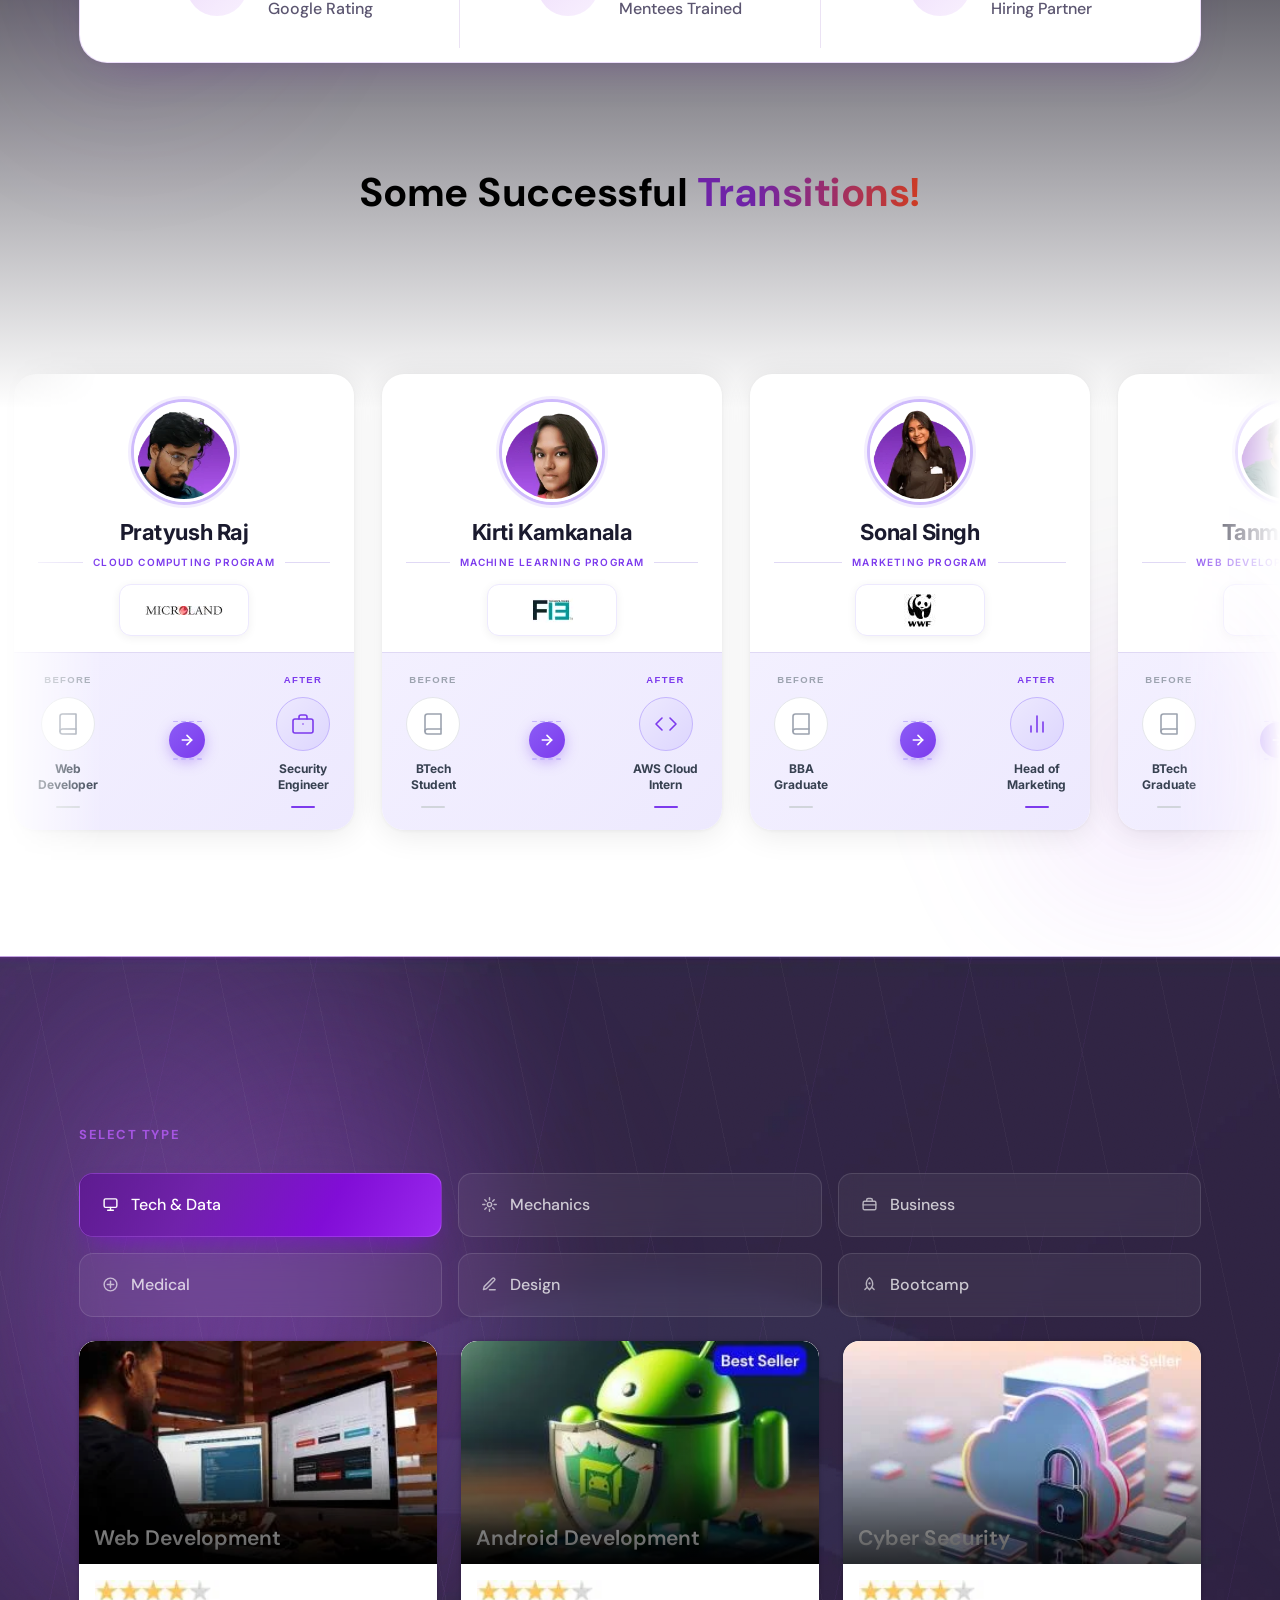
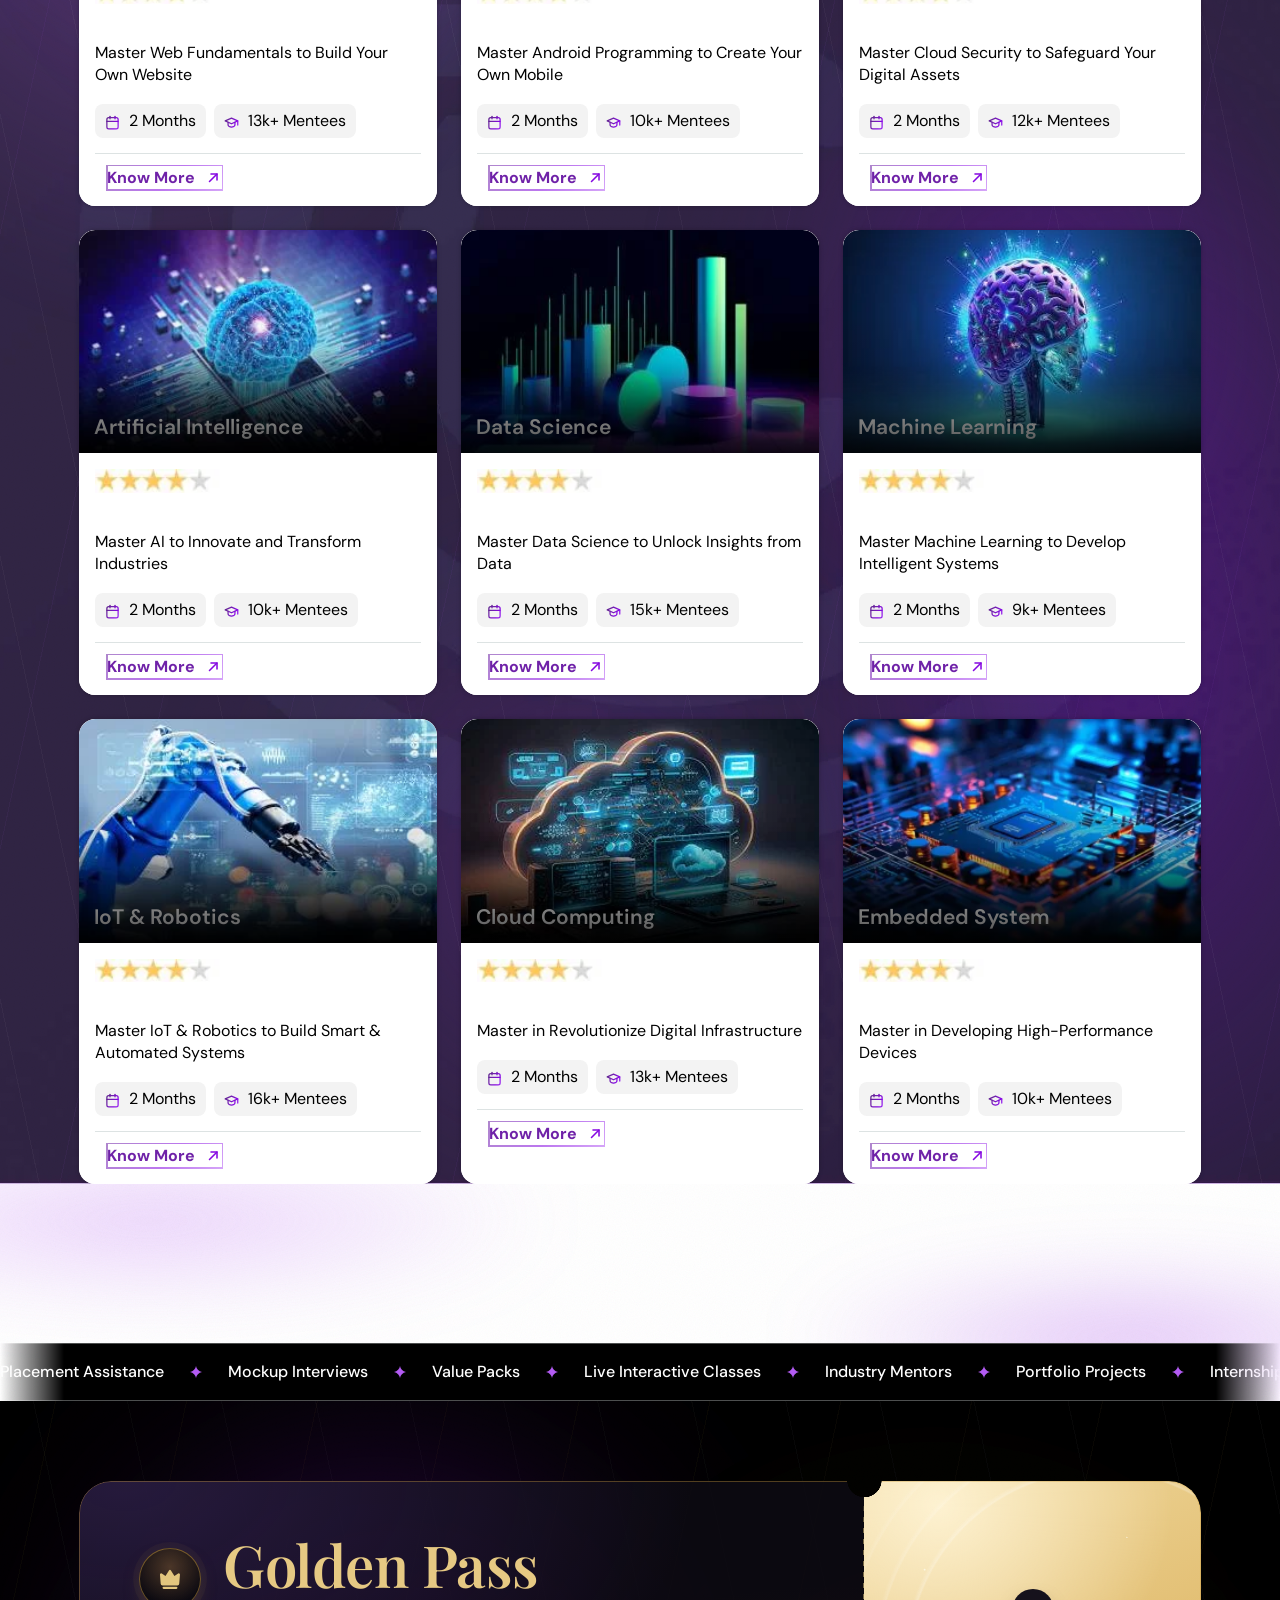
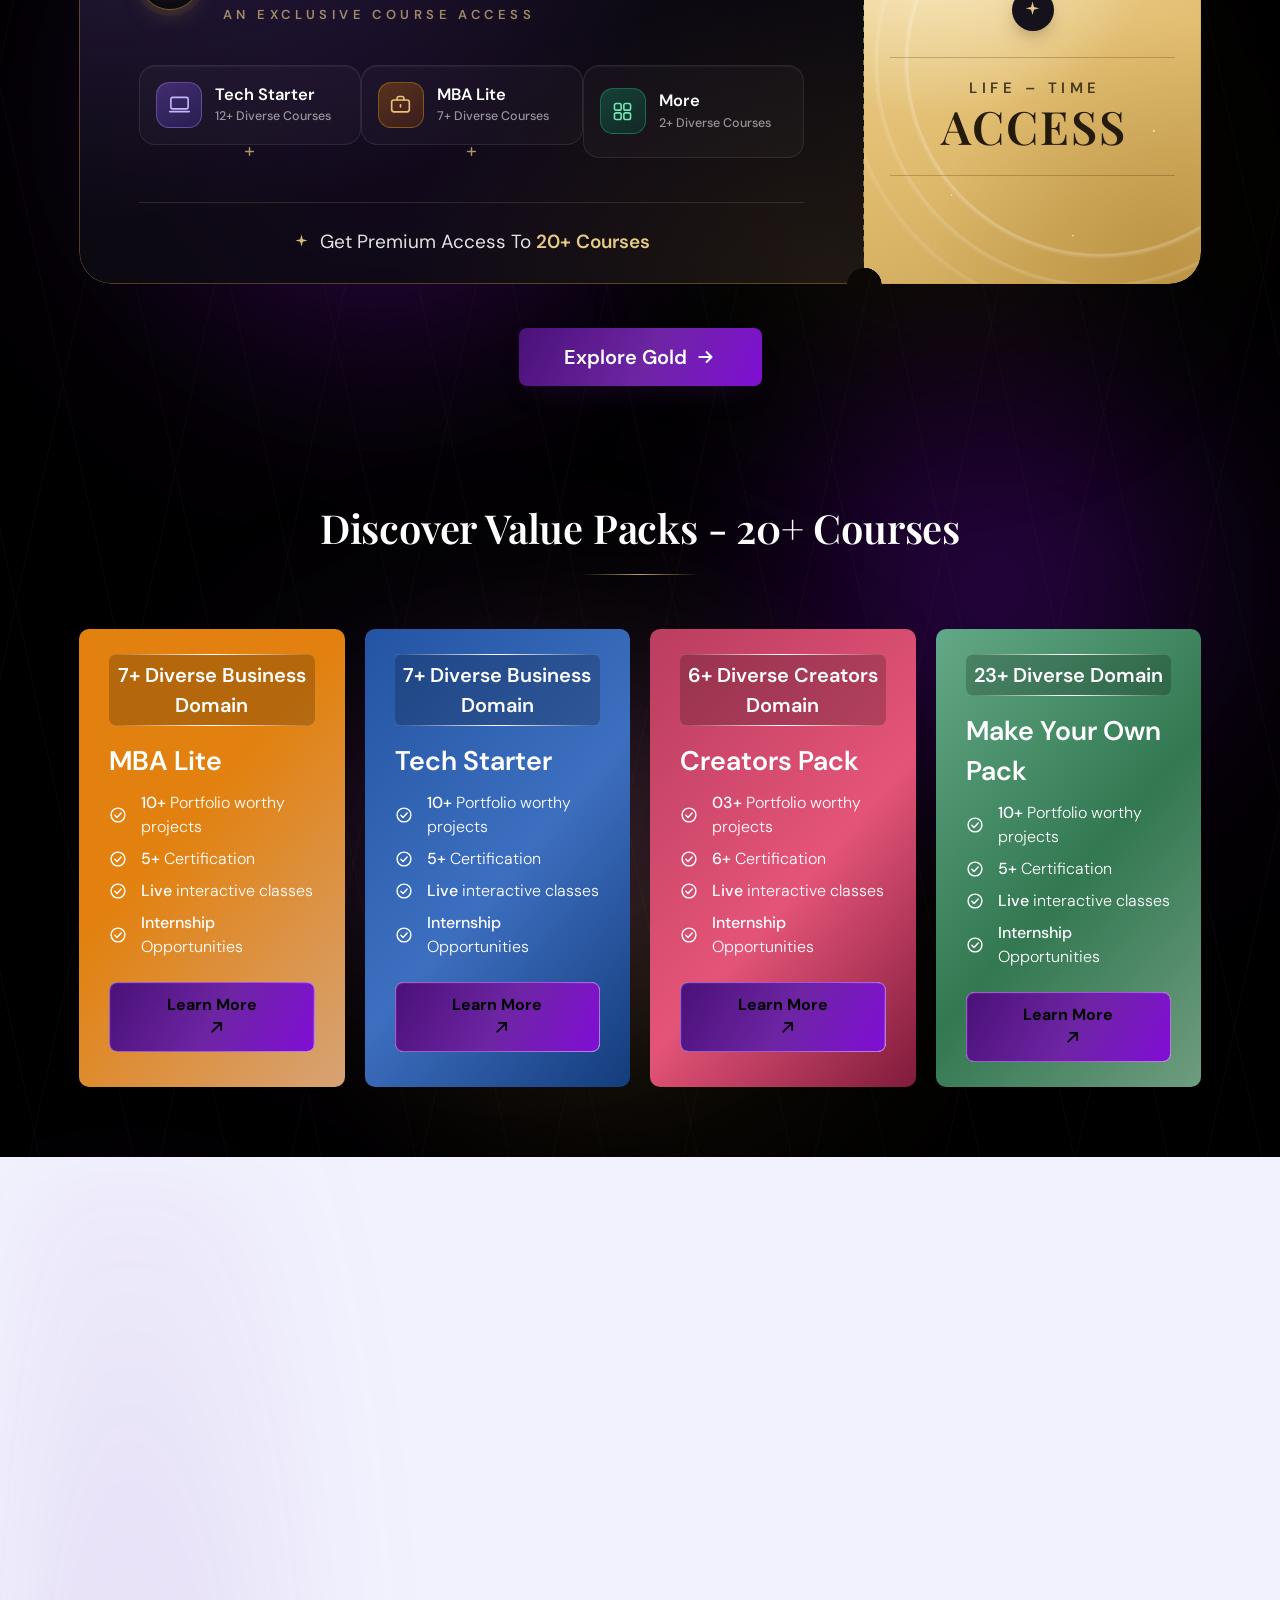
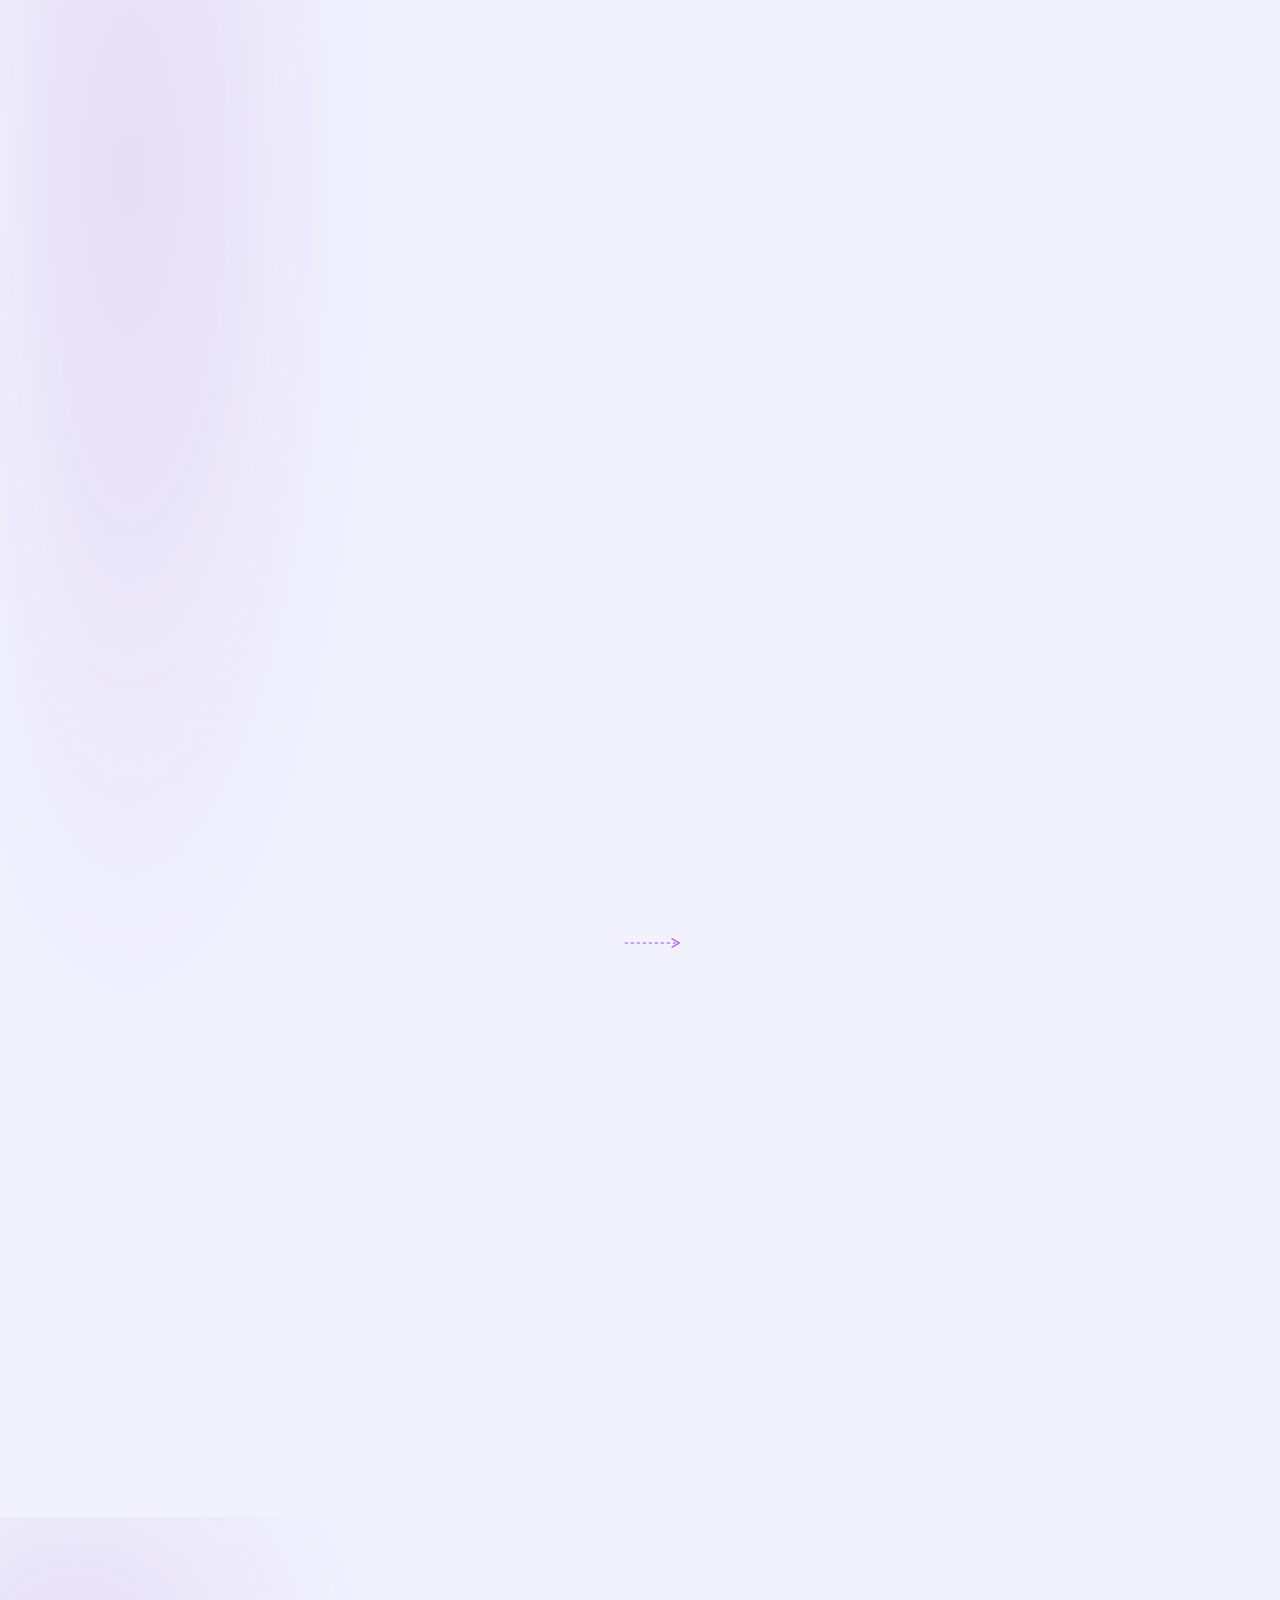
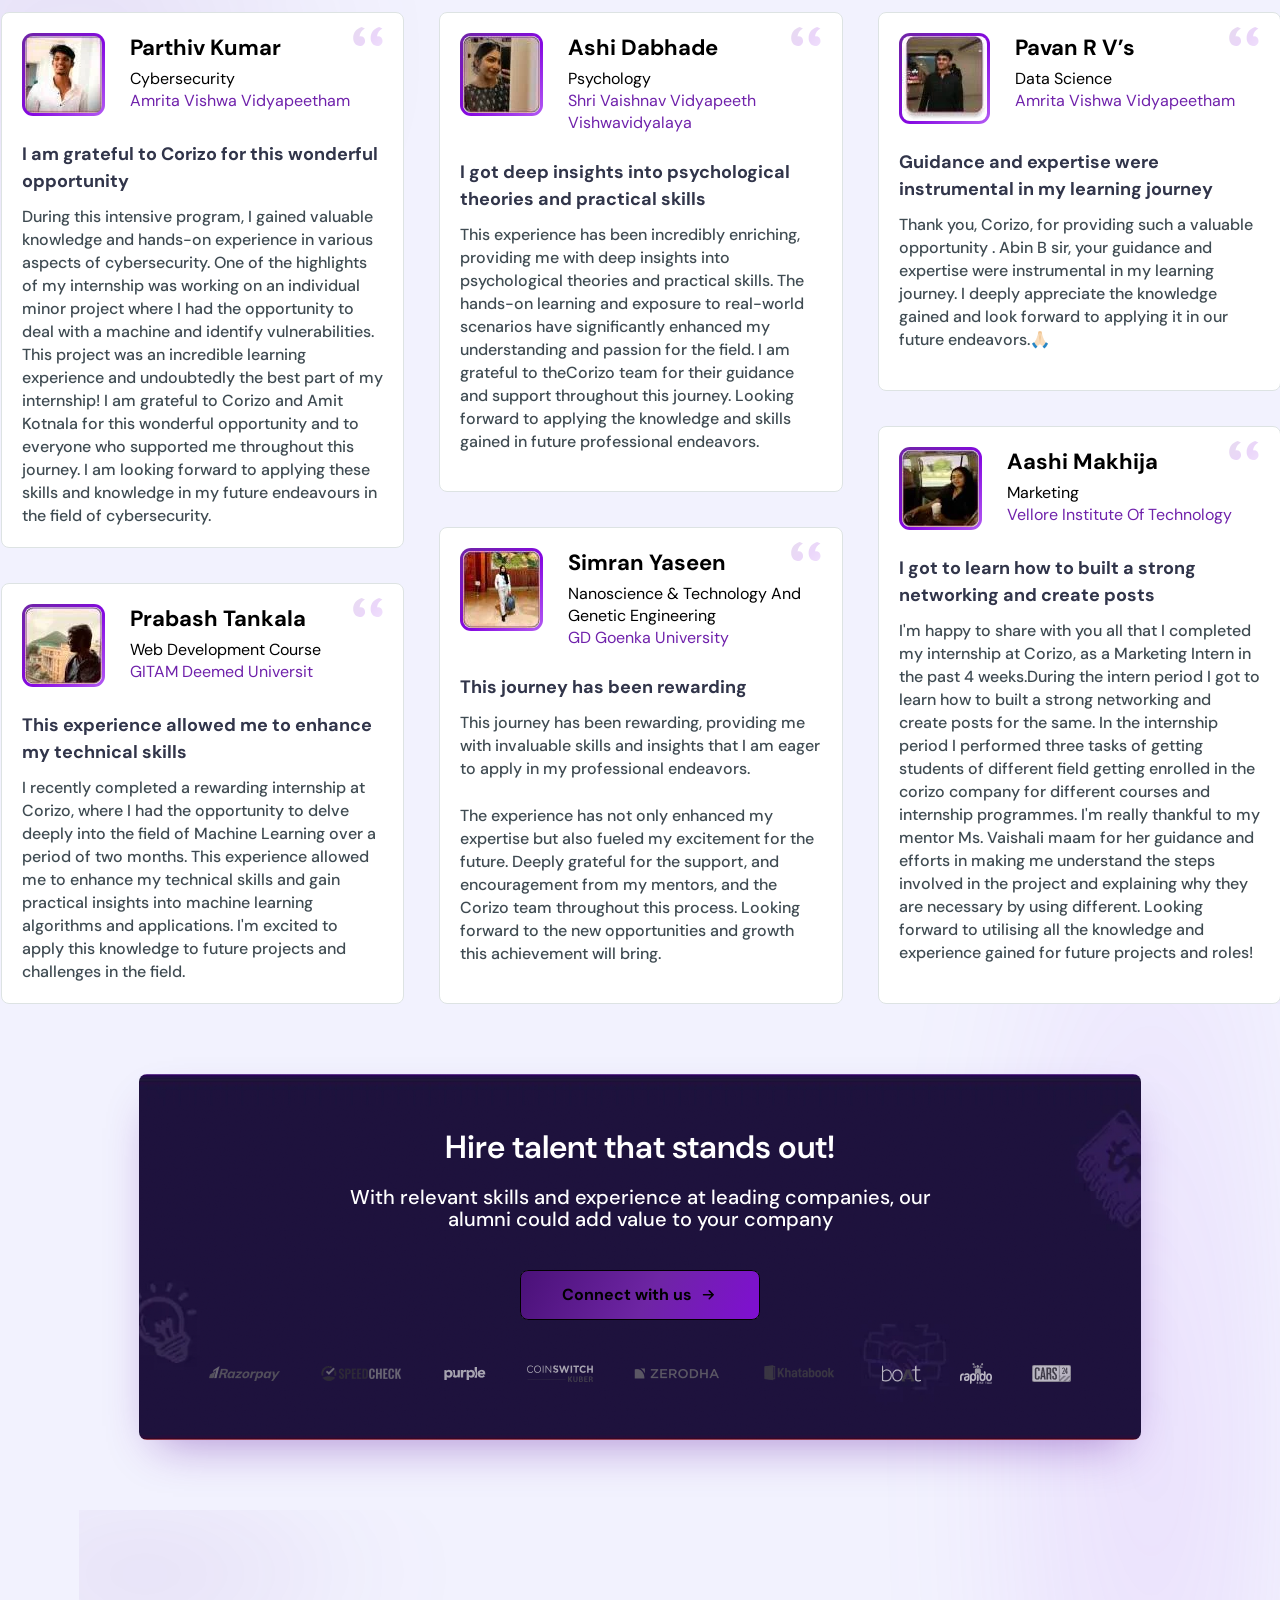
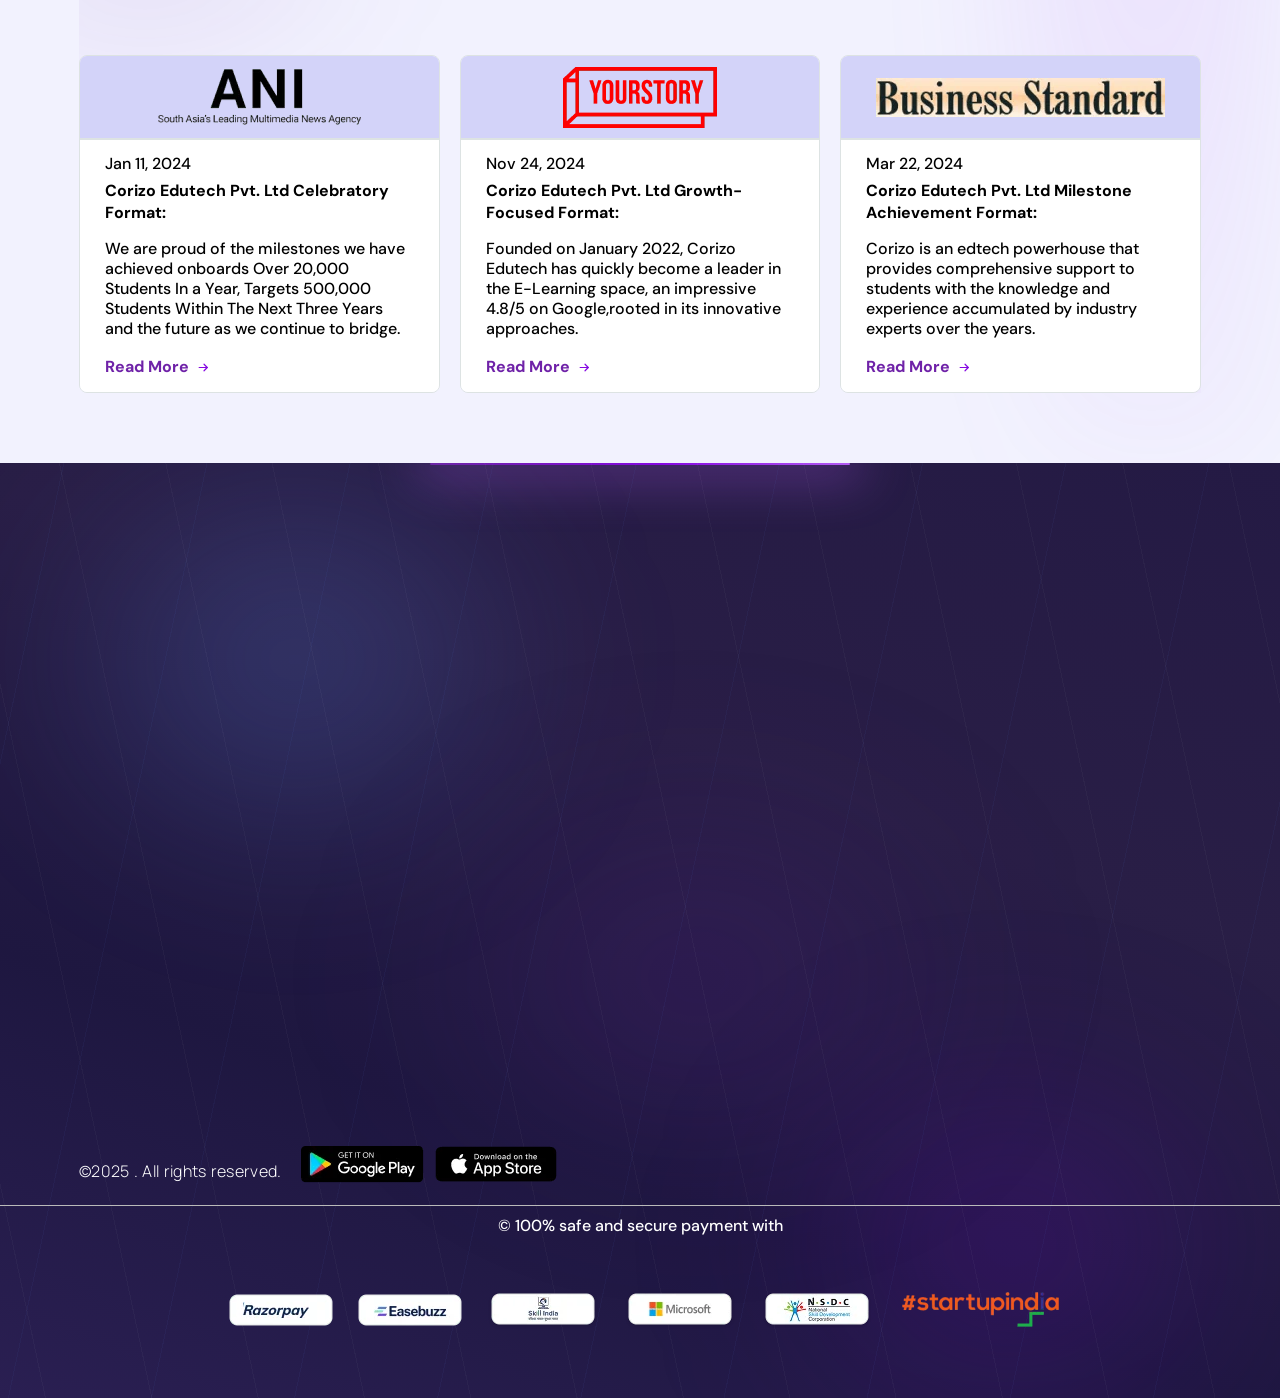
==== commit fd0f002e: "feat: refine hero section animations and transition cards layout" ====
--- a/index.html
+++ b/index.html
@@ -19,6 +19,7 @@
         href="https://fonts.googleapis.com/css2?family=DM+Sans:ital,opsz,wght@0,9..40,100..1000;1,9..40,100..1000&display=swap"
         rel="stylesheet">
     <link href="https://fonts.googleapis.com/css2?family=Manrope:wght@200..800&display=swap" rel="stylesheet">
+    <link href="https://fonts.googleapis.com/css2?family=Playfair+Display:wght@500;600&display=swap" rel="stylesheet">
 
     <script type="text/javascript" src="assets/wp-content/themes/techglobiz/js/jquery.min.js"></script>
     <script type="text/javascript" src="assets/wp-content/themes/techglobiz/js/bootstrap.min.js"></script>
@@ -1149,7 +1150,7 @@
     </style>
     <link rel='stylesheet' id='techglobiz-style-css' href='assets/wp-content/themes/techglobiz/style.css?ver=1.0.0'
         media='all' />
-    <link rel="stylesheet" id="cz-premium-css" href="assets/premium/premium.css?v=27">
+    <link rel="stylesheet" id="cz-premium-css" href="assets/premium/premium.css?v=41">
     <script id="jquery-core-js" src="assets/wp-includes/js/jquery/jquery.min.js?ver=3.7.1"></script>
     <script id="jquery-migrate-js" src="assets/wp-includes/js/jquery/jquery-migrate.min.js?ver=3.4.1"></script>
     <script id="jquery-telephone-js"
@@ -1279,543 +1280,738 @@
             width: 210px;
         }
     </style>
+    <!-- ── Hero Section: Inter Font ───────────────────────────── -->
+    <link rel="preconnect" href="https://fonts.googleapis.com" />
+    <link rel="preconnect" href="https://fonts.gstatic.com" crossorigin />
+    <link href="https://fonts.googleapis.com/css2?family=Inter:wght@400;500;600;700;800;900&display=swap" rel="stylesheet" />
+
+    <!-- ── Hero Section Styles ────────────────────────────────── -->
+    <style id="cz-hero-styles">
+      /* ─── TOKENS ──────────────────────────────────────────── */
+      :root {
+        --bg-base:        #0a0715;
+        --purple-primary: #7c3aed;
+        --purple-light:   #a78bfa;
+        --text-secondary: rgba(255, 255, 255, 0.6);
+      }
+
+      /* ─── NAV ─────────────────────────────────────────────── */
+      #cz-main-nav {
+        position: fixed;
+        top: 0; left: 0; right: 0;
+        z-index: 9999;
+        display: flex;
+        align-items: center;
+        padding: 20px 60px;
+        border-bottom: 1px solid transparent;
+        background: transparent;
+        backdrop-filter: blur(0px) saturate(100%);
+        -webkit-backdrop-filter: blur(0px) saturate(100%);
+        font-family: 'Inter', system-ui, sans-serif;
+        transition:
+          background-color 0.4s cubic-bezier(0.16, 1, 0.3, 1),
+          border-color     0.4s cubic-bezier(0.16, 1, 0.3, 1),
+          backdrop-filter  0.4s cubic-bezier(0.16, 1, 0.3, 1),
+          box-shadow       0.4s cubic-bezier(0.16, 1, 0.3, 1),
+          padding          0.4s cubic-bezier(0.16, 1, 0.3, 1);
+      }
+      #cz-main-nav.scrolled {
+        background: rgba(10, 7, 21, 0.72);
+        backdrop-filter: blur(20px) saturate(160%);
+        -webkit-backdrop-filter: blur(20px) saturate(160%);
+        border-bottom-color: rgba(255, 255, 255, 0.06);
+        box-shadow: 0 1px 0 rgba(255,255,255,0.05), 0 8px 32px rgba(0,0,0,0.45);
+        padding: 14px 60px;
+      }
+      .cz-nav-logo {
+        display: flex; align-items: center;
+        text-decoration: none; flex-shrink: 0;
+      }
+      .cz-nav-logo img {
+        height: 60px; width: auto;
+        filter: brightness(0) invert(1);
+        transition: opacity 0.2s ease;
+      }
+      .cz-nav-logo:hover img { opacity: 0.85; }
+      .cz-nav-right {
+        display: flex; align-items: center;
+        gap: 40px; margin-left: auto;
+      }
+      .cz-nav-links {
+        display: flex; align-items: center;
+        gap: 4px; list-style: none;
+        margin: 0; padding: 0;
+      }
+      .cz-nav-links a {
+        display: flex; align-items: center; gap: 4px;
+        color: rgba(255,255,255,0.78);
+        font-size: 14.5px; font-weight: 500;
+        text-decoration: none;
+        padding: 8px 12px; border-radius: 6px;
+        white-space: nowrap;
+        transition: color 0.2s ease, background-color 0.2s ease;
+      }
+      .cz-nav-links a:hover {
+        color: #fff;
+        background-color: rgba(255,255,255,0.06);
+      }
+      .cz-chevron { opacity: 0.45; transition: opacity 0.2s ease, transform 0.2s ease; }
+      .cz-nav-links a:hover .cz-chevron { opacity: 0.85; transform: translateY(1px); }
+      .cz-nav-actions { display: flex; align-items: center; gap: 10px; flex-shrink: 0; }
+      .cz-btn-login {
+        background: var(--purple-primary); color: #fff;
+        border: none; border-radius: 8px;
+        padding: 10px 22px; font-size: 14px; font-weight: 600;
+        font-family: 'Inter', system-ui, sans-serif;
+        cursor: pointer;
+        transition: background 0.2s ease, box-shadow 0.2s ease;
+      }
+      .cz-btn-login:hover { background: #6d28d9; box-shadow: 0 0 20px rgba(124,58,237,0.5); }
+      .cz-btn-contact {
+        background: transparent; color: #fff;
+        border: 1px solid rgba(255,255,255,0.28); border-radius: 8px;
+        padding: 9px 20px; font-size: 14px; font-weight: 500;
+        font-family: 'Inter', system-ui, sans-serif;
+        cursor: pointer;
+        transition: border-color 0.2s ease, background 0.2s ease;
+      }
+      .cz-btn-contact:hover { border-color: rgba(255,255,255,0.55); background: rgba(255,255,255,0.05); }
+
+      /* ─── HERO ─────────────────────────────────────────────── */
+      .cz-hero {
+        position: relative;
+        min-height: 100vh;
+        display: flex; align-items: center;
+        overflow: hidden;
+        background: var(--bg-base);
+        font-family: 'Inter', system-ui, sans-serif;
+      }
+      #cz-grid-canvas {
+        position: absolute; inset: 0; z-index: 0;
+        width: 100%; height: 100%;
+      }
+      .cz-hero-glow {
+        position: absolute; top: 50%; left: 50%;
+        transform: translate(-50%, -50%);
+        width: 120vmax; height: 120vmax; border-radius: 50%;
+        background: radial-gradient(circle, rgba(139,92,246,0.22) 0%, rgba(124,58,237,0.08) 38%, transparent 65%);
+        filter: blur(80px); z-index: 0; pointer-events: none;
+      }
+      .cz-hero-glow-br {
+        position: absolute; bottom: -160px; right: -120px;
+        width: 800px; height: 800px; border-radius: 50%;
+        background: radial-gradient(circle, rgba(139,92,246,0.3) 0%, transparent 65%);
+        filter: blur(70px); z-index: 0; pointer-events: none;
+      }
+      .cz-dot-grid {
+        position: absolute; top: 40px; right: 180px;
+        width: 220px; height: 220px;
+        background-image: radial-gradient(circle, rgba(255,255,255,0.14) 1px, transparent 1px);
+        background-size: 22px 22px;
+        -webkit-mask-image: radial-gradient(ellipse at center, rgba(0,0,0,0.8) 30%, transparent 80%);
+        mask-image: radial-gradient(ellipse at center, rgba(0,0,0,0.8) 30%, transparent 80%);
+        z-index: 0; pointer-events: none;
+      }
+      .cz-hero-content {
+        position: relative; z-index: 1;
+        max-width: 640px; padding: 120px 60px 100px;
+      }
+      .cz-badge {
+        display: inline-flex; align-items: center; gap: 8px;
+        background: rgba(255,255,255,0.045);
+        border: 1px solid rgba(255,255,255,0.14);
+        border-radius: 999px; padding: 7px 16px;
+        margin-bottom: 30px; backdrop-filter: blur(6px);
+      }
+      .cz-badge-icon { color: var(--purple-light); display: flex; align-items: center; }
+      .cz-badge-text {
+        font-size: 11.5px; font-weight: 600;
+        letter-spacing: 0.1em; text-transform: uppercase;
+        color: rgba(255,255,255,0.75);
+      }
+      .cz-headline {
+        font-size: clamp(40px, 5.5vw, 68px);
+        font-weight: 800; line-height: 1.08;
+        letter-spacing: -0.02em; margin-bottom: 18px;
+        color: #fff;
+      }
+      .cz-headline .line { display: block; }
+      .cz-headline .gradient-line {
+        background: linear-gradient(90deg, #a78bfa 0%, #7c3aed 100%);
+        -webkit-background-clip: text; background-clip: text;
+        -webkit-text-fill-color: transparent; color: transparent;
+      }
+      .cz-divider {
+        width: 42px; height: 3px;
+        background: linear-gradient(90deg, var(--purple-light), var(--purple-primary));
+        border-radius: 2px; margin-bottom: 22px;
+      }
+      .cz-subtext {
+        font-size: 17px; line-height: 1.65;
+        color: var(--text-secondary);
+        max-width: 460px; margin-bottom: 40px;
+      }
+      .cz-cta {
+        display: inline-flex; align-items: center; gap: 10px;
+        background: var(--purple-primary); color: #fff;
+        font-size: 15px; font-weight: 600;
+        padding: 14px 28px; border-radius: 10px;
+        border: none; cursor: pointer; text-decoration: none;
+        box-shadow: 0 0 30px rgba(124,58,237,0.4), 0 4px 20px rgba(0,0,0,0.3);
+        transition: transform 0.22s ease, box-shadow 0.22s ease, background 0.2s ease;
+      }
+      .cz-cta:hover {
+        transform: translateY(-2px);
+        box-shadow: 0 0 48px rgba(124,58,237,0.6), 0 8px 30px rgba(0,0,0,0.35);
+        background: #6d28d9;
+      }
+      .cz-cta-arrow { display: flex; align-items: center; transition: transform 0.22s ease; }
+      .cz-cta:hover .cz-cta-arrow { transform: translateX(3px); }
+
+      /* ─── ENTRY ANIMATIONS ─────────────────────────────────── */
+      [data-cz-animate] {
+        opacity: 0; transform: translateY(22px);
+        transition:
+          opacity  0.6s cubic-bezier(0.16, 1, 0.3, 1),
+          transform 0.6s cubic-bezier(0.16, 1, 0.3, 1);
+      }
+      [data-cz-animate].is-visible { opacity: 1; transform: none; }
+      [data-cz-group] [data-cz-animate]:nth-child(1) { transition-delay: 60ms; }
+      [data-cz-group] [data-cz-animate]:nth-child(2) { transition-delay: 160ms; }
+      [data-cz-group] [data-cz-animate]:nth-child(3) { transition-delay: 250ms; }
+      [data-cz-group] [data-cz-animate]:nth-child(4) { transition-delay: 330ms; }
+      [data-cz-group] [data-cz-animate]:nth-child(5) { transition-delay: 400ms; }
+
+      /* ─── REDUCED MOTION ───────────────────────────────────── */
+      @media (prefers-reduced-motion: reduce) {
+        [data-cz-animate] { opacity: 1; transform: none; transition: none; }
+      }
+
+      /* ─── RESPONSIVE ───────────────────────────────────────── */
+      @media (max-width: 900px) {
+        #cz-main-nav { padding: 16px 28px; }
+        #cz-main-nav.scrolled { padding: 12px 28px; }
+        .cz-nav-links { display: none; }
+        .cz-nav-right { gap: 16px; }
+        .cz-hero-content { padding: 100px 28px 80px; max-width: 100%; }
+        .cz-dot-grid { display: none; }
+      }
+      @media (max-width: 600px) {
+        #cz-main-nav { padding: 14px 20px; }
+        #cz-main-nav.scrolled { padding: 10px 20px; }
+        .cz-hero-content { padding: 88px 20px 64px; }
+        .cz-subtext { font-size: 15.5px; }
+      }
+
+      /* ─── HERO BOTTOM FADE ─────────────────────────────────── */
+      /* Deep multi-stop gradient — purple bloom then solid dark */
+      .cz-hero::after {
+        content: '';
+        position: absolute;
+        bottom: 0; left: 0; right: 0;
+        height: 340px;
+        background: linear-gradient(
+          to bottom,
+          transparent                    0%,
+          rgba(139, 92, 246, 0.04)      20%,
+          rgba(124, 58, 237, 0.13)      42%,
+          rgba(76, 29, 149,  0.38)      62%,
+          rgba(10,  7,  21,  0.82)      80%,
+          #0a0715                       100%
+        );
+        z-index: 2;
+        pointer-events: none;
+      }
+
+      /* ─── TRANSITION BRIDGE ─────────────────────────────────── */
+      .cz-hero-bridge {
+        position: relative;
+        background: #0a0715;
+        padding: 0;
+        overflow: visible;  /* allow glow to bleed out */
+        margin-top: -2px;
+      }
+      /* Large, soft purple orb rising from the seam */
+      .cz-hero-bridge::before {
+        content: '';
+        position: absolute;
+        top: -200px; left: 50%;
+        transform: translateX(-50%);
+        width: 1100px;
+        height: 500px;
+        border-radius: 50%;
+        background: radial-gradient(
+          ellipse at center 30%,
+          rgba(139, 92, 246, 0.28) 0%,
+          rgba(124, 58, 237, 0.12) 40%,
+          rgba(76,  29, 149, 0.04) 65%,
+          transparent              80%
+        );
+        filter: blur(56px);
+        pointer-events: none;
+        z-index: 0;
+      }
+      /* Luminous hairline seam — wider, more opaque */
+      .cz-hero-bridge::after {
+        content: '';
+        position: absolute;
+        top: 0; left: 5%; right: 5%;
+        height: 1px;
+        background: linear-gradient(
+          90deg,
+          transparent                   0%,
+          rgba(167, 139, 250, 0.2)    20%,
+          rgba(139,  92, 246, 0.7)    50%,
+          rgba(167, 139, 250, 0.2)    80%,
+          transparent                  100%
+        );
+        z-index: 1;
+      }
+
+      /* brands-sect on dark bg — breathing room + white heading */
+      .cz-hero-bridge .brands-sect {
+        position: relative;
+        z-index: 1;
+        padding-top: 64px;
+        background: transparent;
+      }
+      /* Force heading white — overrides any theme color */
+      .cz-hero-bridge .brands-sect .txt-hding {
+        color: #ffffff !important;
+        font-family: 'Inter', system-ui, sans-serif;
+        font-size: clamp(22px, 2.4vw, 32px);
+        font-weight: 700;
+        letter-spacing: -0.01em;
+        text-align: center;
+        margin-bottom: 40px;
+        opacity: 0.92;
+      }
+      /* Logo cards: lift background so they read on dark */
+      .cz-hero-bridge .logo-item {
+        background: rgba(255, 255, 255, 0.06);
+        border: 1px solid rgba(255, 255, 255, 0.08);
+        border-radius: 12px;
+        transition: background 0.2s ease, border-color 0.2s ease, transform 0.2s ease;
+      }
+      .cz-hero-bridge .logo-item:hover {
+        background: rgba(255, 255, 255, 0.1);
+        border-color: rgba(167, 139, 250, 0.25);
+        transform: translateY(-2px);
+      }
+      /* Blend bg-colord counter section into the dark theme */
+      .cz-hero-bridge + .bg-colord {
+        background: linear-gradient(
+          to bottom,
+          #0a0715 0%,
+          transparent 55%
+        );
+      }
+    </style>
+
+    <!-- ══ TRANSIT CARD STYLES ══════════════════════════════════ -->
+    <style id="cz-transit-styles">
+      /* ─── Marquee container ─────────────────────────────────── */
+      .cz-transit-marquee {
+        overflow: hidden;
+        width: 100%;
+        mask-image: linear-gradient(90deg, transparent 0%, #000 8%, #000 92%, transparent 100%);
+        -webkit-mask-image: linear-gradient(90deg, transparent 0%, #000 8%, #000 92%, transparent 100%);
+      }
+      .cz-transit-track {
+        display: flex;
+        width: max-content;
+        animation: czTransitScroll 38s linear infinite;
+      }
+      .cz-transit-track:hover { animation-play-state: paused; }
+      .cz-transit-group { display: flex; gap: 28px; padding: 40px 14px 20px; }
+      @keyframes czTransitScroll {
+        from { transform: translateX(0); }
+        to   { transform: translateX(-50%); }
+      }
+
+      /* ─── Card shell ────────────────────────────────────────── */
+      .tc-card {
+        width: 340px;
+        flex-shrink: 0;
+        background: #fff;
+        border-radius: 22px;
+        box-shadow: 0 4px 32px rgba(0,0,0,0.09), 0 1px 4px rgba(0,0,0,0.05);
+        display: flex;
+        flex-direction: column;
+        overflow: hidden;
+        position: relative;
+        transition: transform 0.28s cubic-bezier(0.34,1.56,0.64,1),
+                    box-shadow 0.28s ease;
+      }
+      .tc-card:hover {
+        transform: translateY(-6px);
+        box-shadow: 0 16px 48px rgba(124,58,237,0.14), 0 4px 12px rgba(0,0,0,0.08);
+      }
+
+      /* ─── Avatar (overflows card top) ───────────────────────── */
+      .tc-avatar-wrap {
+        display: flex;
+        justify-content: center;
+        padding-top: 28px;
+        margin-bottom: 0;
+      }
+      .tc-avatar {
+        width: 100px;
+        height: 100px;
+        border-radius: 50%;
+        object-fit: cover;
+        object-position: top center;
+        border: 3px solid #fff;
+        box-shadow: 0 0 0 3px rgba(139,92,246,0.35), 0 0 0 6px rgba(139,92,246,0.10);
+      }
+
+      /* ─── Card body ─────────────────────────────────────────── */
+      .tc-body {
+        padding: 14px 24px 0;
+        text-align: center;
+      }
+      .tc-name {
+        font-family: 'Inter', system-ui, sans-serif;
+        font-size: 22px;
+        font-weight: 700;
+        color: #1a1a2e;
+        letter-spacing: -0.02em;
+        margin: 0 0 6px;
+      }
+      .tc-program-row {
+        display: flex;
+        align-items: center;
+        justify-content: center;
+        gap: 10px;
+        margin-bottom: 14px;
+      }
+      .tc-program-line {
+        flex: 1;
+        height: 1px;
+        background: #e0d9f5;
+      }
+      .tc-program {
+        font-family: 'Inter', system-ui, sans-serif;
+        font-size: 10px;
+        font-weight: 600;
+        letter-spacing: 0.12em;
+        text-transform: uppercase;
+        color: #7c3aed;
+        white-space: nowrap;
+      }
+
+      /* ─── Company logo badge ────────────────────────────────── */
+      .tc-logo-wrap {
+        display: flex;
+        justify-content: center;
+        margin-bottom: 16px;
+      }
+      .tc-logo-pill {
+        display: inline-flex;
+        align-items: center;
+        justify-content: center;
+        background: #fff;
+        border: 1.5px solid #ede9fe;
+        border-radius: 12px;
+        padding: 8px 18px;
+        min-height: 52px;
+        min-width: 130px;
+        box-shadow: 0 2px 10px rgba(0,0,0,0.06);
+      }
+      .tc-logo-pill img {
+        max-height: 36px;
+        max-width: 110px;
+        width: auto;
+        object-fit: contain;
+      }
+
+      /* ─── Before/After panel ────────────────────────────────── */
+      .tc-ba-panel {
+        margin: 0;
+        background: linear-gradient(135deg, #f3f0ff 0%, #ede9fe 100%);
+        border-top: 1.5px solid #e0d9f5;
+        padding: 20px 24px 22px;
+        display: flex;
+        align-items: center;
+        justify-content: space-between;
+        gap: 8px;
+      }
+
+      .tc-side { display: flex; flex-direction: column; align-items: center; gap: 10px; }
+      .tc-side-label {
+        font-size: 9.5px;
+        font-weight: 700;
+        letter-spacing: 0.14em;
+        text-transform: uppercase;
+        color: #9ca3af;
+      }
+      .tc-side.after .tc-side-label { color: #7c3aed; }
+
+      .tc-icon-circle {
+        width: 54px; height: 54px;
+        border-radius: 50%;
+        background: #fff;
+        border: 1.5px solid #e5e7eb;
+        display: flex; align-items: center; justify-content: center;
+      }
+      .tc-side.after .tc-icon-circle {
+        background: linear-gradient(135deg, #ede9fe, #ddd6fe);
+        border-color: #c4b5fd;
+      }
+      .tc-icon-circle svg { width: 24px; height: 24px; stroke: #9ca3af; fill: none; stroke-width: 1.6; stroke-linecap: round; stroke-linejoin: round; }
+      .tc-side.after .tc-icon-circle svg { stroke: #7c3aed; }
+
+      .tc-role {
+        font-family: 'Inter', system-ui, sans-serif;
+        font-size: 12px;
+        font-weight: 700;
+        color: #374151;
+        text-align: center;
+        line-height: 1.35;
+      }
+      .tc-role-bar {
+        width: 24px; height: 2px;
+        background: #d1d5db;
+        border-radius: 2px;
+        margin-top: 2px;
+      }
+      .tc-side.after .tc-role-bar { background: #7c3aed; }
+
+      /* ─── Arrow connector ───────────────────────────────────── */
+      .tc-connector {
+        display: flex;
+        flex-direction: column;
+        align-items: center;
+        gap: 0;
+        flex-shrink: 0;
+      }
+      .tc-dash {
+        display: flex;
+        align-items: center;
+        gap: 3px;
+      }
+      .tc-dash span {
+        display: block;
+        width: 5px; height: 1.5px;
+        background: #c4b5fd;
+        border-radius: 1px;
+      }
+      .tc-arrow-btn {
+        width: 36px; height: 36px;
+        border-radius: 50%;
+        background: linear-gradient(135deg, #8b5cf6, #7c3aed);
+        display: flex; align-items: center; justify-content: center;
+        box-shadow: 0 4px 14px rgba(124,58,237,0.35);
+        flex-shrink: 0;
+      }
+      .tc-arrow-btn svg { width: 16px; height: 16px; stroke: #fff; fill: none; stroke-width: 2.5; stroke-linecap: round; stroke-linejoin: round; }
+    </style>
 </head>
 
 <body
     class="home wp-singular page-template page-template-page-template page-template-home page-template-page-templatehome-php page page-id-19 wp-theme-techglobiz theme-techglobiz woocommerce-no-js no-sidebar">
 
-    <header id="masthead" class="site-header">
-
-        <div class="container">
-            <div class="hdr-wrapper">
-                <div class="hdr-logo">
-                    <a href="./"><img src="assets/wp-content/themes/techglobiz/images/corizo_logo.webp"
-                            alt="Corizo" width="1536" height="1024" decoding="async"></a>
-                </div>
-                <div class="hdr-nav">
-                    <nav id="site-navigation" class="main-navigation">
-                        <button class="menu-toggle" aria-controls="primary-menu" aria-expanded="false">Primary
-                            Menu</button>
-                        <div class="menu-menu-1-container">
-                            <ul id="primary-menu" class="menu">
-                                <li id="menu-item-777"
-                                    class="menu-item menu-item-type-custom menu-item-object-custom menu-item-has-children menu-item-777">
-                                    <a href="#">Programs</a>
-                                    <ul class="sub-menu">
-                                        <li id="menu-item-790"
-                                            class="menu-item menu-item-type-custom menu-item-object-custom menu-item-has-children menu-item-790">
-                                            <a href="#" class="menu-image-title-after menu-image-not-hovered"><img
-                                                    width="21" height="22"
-                                                    src="assets/wp-content/uploads/2024/09/tab-icon01.png"
-                                                    class="menu-image menu-image-title-after" alt=""
-                                                    decoding="async" /><span
-                                                    class="menu-image-title-after menu-image-title">Tech &#038;
-                                                    Data</span></a>
-                                            <ul class="sub-menu">
-                                                <li id="menu-item-406"
-                                                    class="menu-item menu-item-type-post_type menu-item-object-explore_programs menu-item-406">
-                                                    <a href="./explore-programs/web-development/"
-                                                        class="menu-image-title-after menu-image-not-hovered"><img
-                                                            width="21" height="22"
-                                                            src="assets/wp-content/uploads/2024/09/tab-icon01.png"
-                                                            class="menu-image menu-image-title-after" alt=""
-                                                            decoding="async" /><span
-                                                            class="menu-image-title-after menu-image-title">Web
-                                                            Development</span></a>
-                                                </li>
-                                                <li id="menu-item-420"
-                                                    class="menu-item menu-item-type-post_type menu-item-object-explore_programs menu-item-420">
-                                                    <a href="./explore-programs/android-development/"
-                                                        class="menu-image-title-after menu-image-not-hovered"><img
-                                                            width="21" height="22"
-                                                            src="assets/wp-content/uploads/2024/09/tab-icon01.png"
-                                                            class="menu-image menu-image-title-after" alt=""
-                                                            decoding="async" /><span
-                                                            class="menu-image-title-after menu-image-title">Android
-                                                            Development</span></a>
-                                                </li>
-                                                <li id="menu-item-422"
-                                                    class="menu-item menu-item-type-post_type menu-item-object-explore_programs menu-item-422">
-                                                    <a href="./explore-programs/cyber-security/"
-                                                        class="menu-image-title-after menu-image-not-hovered"><img
-                                                            width="21" height="22"
-                                                            src="assets/wp-content/uploads/2024/09/tab-icon01.png"
-                                                            class="menu-image menu-image-title-after" alt=""
-                                                            decoding="async" /><span
-                                                            class="menu-image-title-after menu-image-title">Cyber
-                                                            Security</span></a>
-                                                </li>
-                                                <li id="menu-item-421"
-                                                    class="menu-item menu-item-type-post_type menu-item-object-explore_programs menu-item-421">
-                                                    <a href="./explore-programs/artificial-intelligence/"
-                                                        class="menu-image-title-after menu-image-not-hovered"><img
-                                                            width="21" height="22"
-                                                            src="assets/wp-content/uploads/2024/09/tab-icon01.png"
-                                                            class="menu-image menu-image-title-after" alt=""
-                                                            decoding="async" /><span
-                                                            class="menu-image-title-after menu-image-title">Artificial
-                                                            Intelligence</span></a>
-                                                </li>
-                                                <li id="menu-item-423"
-                                                    class="menu-item menu-item-type-post_type menu-item-object-explore_programs menu-item-423">
-                                                    <a href="./explore-programs/data-science/"
-                                                        class="menu-image-title-after menu-image-not-hovered"><img
-                                                            width="21" height="22"
-                                                            src="assets/wp-content/uploads/2024/09/tab-icon01.png"
-                                                            class="menu-image menu-image-title-after" alt=""
-                                                            decoding="async" /><span
-                                                            class="menu-image-title-after menu-image-title">Data
-                                                            Science</span></a>
-                                                </li>
-                                                <li id="menu-item-424"
-                                                    class="menu-item menu-item-type-post_type menu-item-object-explore_programs menu-item-424">
-                                                    <a href="./explore-programs/machine-learning/"
-                                                        class="menu-image-title-after menu-image-not-hovered"><img
-                                                            width="21" height="22"
-                                                            src="assets/wp-content/uploads/2024/09/tab-icon01.png"
-                                                            class="menu-image menu-image-title-after" alt=""
-                                                            decoding="async" /><span
-                                                            class="menu-image-title-after menu-image-title">Machine
-                                                            Learning</span></a>
-                                                </li>
-                                                <li id="menu-item-116"
-                                                    class="menu-item menu-item-type-post_type menu-item-object-explore_programs menu-item-116">
-                                                    <a href="./explore-programs/iot-robotics/"
-                                                        class="menu-image-title-after menu-image-not-hovered"><img
-                                                            width="21" height="22"
-                                                            src="assets/wp-content/uploads/2024/09/tab-icon01.png"
-                                                            class="menu-image menu-image-title-after" alt=""
-                                                            decoding="async" /><span
-                                                            class="menu-image-title-after menu-image-title">IoT &#038;
-                                                            Robotics</span></a>
-                                                </li>
-                                                <li id="menu-item-645"
-                                                    class="menu-item menu-item-type-post_type menu-item-object-explore_programs menu-item-645">
-                                                    <a href="./explore-programs/cloud-computing/"
-                                                        class="menu-image-title-after menu-image-not-hovered"><img
-                                                            width="21" height="22"
-                                                            src="assets/wp-content/uploads/2024/09/tab-icon01.png"
-                                                            class="menu-image menu-image-title-after" alt=""
-                                                            decoding="async" /><span
-                                                            class="menu-image-title-after menu-image-title">Cloud
-                                                            Computing</span></a>
-                                                </li>
-                                                <li id="menu-item-650"
-                                                    class="menu-item menu-item-type-post_type menu-item-object-explore_programs menu-item-650">
-                                                    <a href="./explore-programs/embedded-system/"
-                                                        class="menu-image-title-after menu-image-not-hovered"><img
-                                                            width="21" height="22"
-                                                            src="assets/wp-content/uploads/2024/09/tab-icon01.png"
-                                                            class="menu-image menu-image-title-after" alt=""
-                                                            decoding="async" /><span
-                                                            class="menu-image-title-after menu-image-title">Embedded
-                                                            System</span></a>
-                                                </li>
-                                                <li id="menu-item-2165"
-                                                    class="menu-item menu-item-type-post_type menu-item-object-explore_programs menu-item-2165">
-                                                    <a href="./explore-programs/dsa/"
-                                                        class="menu-image-title-after menu-image-not-hovered"><img
-                                                            width="21" height="22"
-                                                            src="assets/wp-content/uploads/2024/09/tab-icon01.png"
-                                                            class="menu-image menu-image-title-after" alt=""
-                                                            decoding="async" /><span
-                                                            class="menu-image-title-after menu-image-title">DSA</span></a>
-                                                </li>
-                                            </ul>
-                                        </li>
-                                        <li id="menu-item-789"
-                                            class="menu-item menu-item-type-custom menu-item-object-custom menu-item-has-children menu-item-789">
-                                            <a href="#" class="menu-image-title-after menu-image-not-hovered"><img
-                                                    width="18" height="18"
-                                                    src="assets/wp-content/uploads/2024/09/tab-icon02.png"
-                                                    class="menu-image menu-image-title-after" alt=""
-                                                    decoding="async" /><span
-                                                    class="menu-image-title-after menu-image-title">Mechanics</span></a>
-                                            <ul class="sub-menu">
-                                                <li id="menu-item-431"
-                                                    class="menu-item menu-item-type-post_type menu-item-object-explore_programs menu-item-431">
-                                                    <a href="./explore-programs/hybrid-electric-vehicles/"
-                                                        class="menu-image-title-after menu-image-not-hovered"><img
-                                                            width="18" height="18"
-                                                            src="assets/wp-content/uploads/2024/09/tab-icon02.png"
-                                                            class="menu-image menu-image-title-after" alt=""
-                                                            decoding="async" /><span
-                                                            class="menu-image-title-after menu-image-title">Hybrid
-                                                            &#038; Electric Vehicles</span></a>
-                                                </li>
-                                                <li id="menu-item-430"
-                                                    class="menu-item menu-item-type-post_type menu-item-object-explore_programs menu-item-430">
-                                                    <a href="./explore-programs/auto-cad/"
-                                                        class="menu-image-title-after menu-image-not-hovered"><img
-                                                            width="18" height="18"
-                                                            src="assets/wp-content/uploads/2024/09/tab-icon02.png"
-                                                            class="menu-image menu-image-title-after" alt=""
-                                                            decoding="async" /><span
-                                                            class="menu-image-title-after menu-image-title">Auto
-                                                            CAD</span></a>
-                                                </li>
-                                            </ul>
-                                        </li>
-                                        <li id="menu-item-788"
-                                            class="menu-item menu-item-type-custom menu-item-object-custom menu-item-has-children menu-item-788">
-                                            <a href="#" class="menu-image-title-after menu-image-not-hovered"><img
-                                                    width="19" height="20"
-                                                    src="assets/wp-content/uploads/2024/09/tab-icon03.png"
-                                                    class="menu-image menu-image-title-after" alt=""
-                                                    decoding="async" /><span
-                                                    class="menu-image-title-after menu-image-title">Business</span></a>
-                                            <ul class="sub-menu">
-                                                <li id="menu-item-433"
-                                                    class="menu-item menu-item-type-post_type menu-item-object-explore_programs menu-item-433">
-                                                    <a href="./explore-programs/digital-marketing/"
-                                                        class="menu-image-title-after menu-image-not-hovered"><img
-                                                            width="19" height="20"
-                                                            src="assets/wp-content/uploads/2024/09/tab-icon03.png"
-                                                            class="menu-image menu-image-title-after" alt=""
-                                                            decoding="async" /><span
-                                                            class="menu-image-title-after menu-image-title">Digital
-                                                            Marketing</span></a>
-                                                </li>
-                                                <li id="menu-item-434"
-                                                    class="menu-item menu-item-type-post_type menu-item-object-explore_programs menu-item-434">
-                                                    <a href="./explore-programs/finance/"
-                                                        class="menu-image-title-after menu-image-not-hovered"><img
-                                                            width="19" height="20"
-                                                            src="assets/wp-content/uploads/2024/09/tab-icon03.png"
-                                                            class="menu-image menu-image-title-after" alt=""
-                                                            decoding="async" /><span
-                                                            class="menu-image-title-after menu-image-title">Finance</span></a>
-                                                </li>
-                                                <li id="menu-item-435"
-                                                    class="menu-item menu-item-type-post_type menu-item-object-explore_programs menu-item-435">
-                                                    <a href="./explore-programs/human-resource/"
-                                                        class="menu-image-title-after menu-image-not-hovered"><img
-                                                            width="19" height="20"
-                                                            src="assets/wp-content/uploads/2024/09/tab-icon03.png"
-                                                            class="menu-image menu-image-title-after" alt=""
-                                                            decoding="async" /><span
-                                                            class="menu-image-title-after menu-image-title">Human
-                                                            Resource</span></a>
-                                                </li>
-                                                <li id="menu-item-436"
-                                                    class="menu-item menu-item-type-post_type menu-item-object-explore_programs menu-item-436">
-                                                    <a href="./explore-programs/stock-market/"
-                                                        class="menu-image-title-after menu-image-not-hovered"><img
-                                                            width="19" height="20"
-                                                            src="assets/wp-content/uploads/2024/09/tab-icon03.png"
-                                                            class="menu-image menu-image-title-after" alt=""
-                                                            decoding="async" /><span
-                                                            class="menu-image-title-after menu-image-title">Stock
-                                                            Market</span></a>
-                                                </li>
-                                                <li id="menu-item-432"
-                                                    class="menu-item menu-item-type-post_type menu-item-object-explore_programs menu-item-432">
-                                                    <a href="./explore-programs/business-analytics/"
-                                                        class="menu-image-title-after menu-image-not-hovered"><img
-                                                            width="19" height="20"
-                                                            src="assets/wp-content/uploads/2024/09/tab-icon03.png"
-                                                            class="menu-image menu-image-title-after" alt=""
-                                                            decoding="async" /><span
-                                                            class="menu-image-title-after menu-image-title">Business
-                                                            Analytics</span></a>
-                                                </li>
-                                                <li id="menu-item-2206"
-                                                    class="menu-item menu-item-type-post_type menu-item-object-explore_programs menu-item-2206">
-                                                    <a href="./explore-programs/corporate-law/"
-                                                        class="menu-image-title-after menu-image-not-hovered"><img
-                                                            width="19" height="20"
-                                                            src="assets/wp-content/uploads/2024/09/tab-icon03.png"
-                                                            class="menu-image menu-image-title-after" alt=""
-                                                            decoding="async" /><span
-                                                            class="menu-image-title-after menu-image-title">Corporate
-                                                            Law</span></a>
-                                                </li>
-                                            </ul>
-                                        </li>
-                                        <li id="menu-item-787"
-                                            class="menu-item menu-item-type-custom menu-item-object-custom menu-item-has-children menu-item-787">
-                                            <a href="#" class="menu-image-title-after menu-image-not-hovered"><img
-                                                    width="24" height="24"
-                                                    src="assets/wp-content/uploads/2024/09/tab-icon04.png"
-                                                    class="menu-image menu-image-title-after" alt=""
-                                                    decoding="async" /><span
-                                                    class="menu-image-title-after menu-image-title">Medical</span></a>
-                                            <ul class="sub-menu">
-                                                <li id="menu-item-428"
-                                                    class="menu-item menu-item-type-post_type menu-item-object-explore_programs menu-item-428">
-                                                    <a href="./explore-programs/genetics-engineering-nanotechnology/"
-                                                        class="menu-image-title-after menu-image-not-hovered"><img
-                                                            width="24" height="24"
-                                                            src="assets/wp-content/uploads/2024/09/tab-icon04.png"
-                                                            class="menu-image menu-image-title-after" alt=""
-                                                            decoding="async" /><span
-                                                            class="menu-image-title-after menu-image-title">Genetics
-                                                            Engineering/ Nanotechnology</span></a>
-                                                </li>
-                                                <li id="menu-item-429"
-                                                    class="menu-item menu-item-type-post_type menu-item-object-explore_programs menu-item-429">
-                                                    <a href="./explore-programs/psychology/"
-                                                        class="menu-image-title-after menu-image-not-hovered"><img
-                                                            width="24" height="24"
-                                                            src="assets/wp-content/uploads/2024/09/tab-icon04.png"
-                                                            class="menu-image menu-image-title-after" alt=""
-                                                            decoding="async" /><span
-                                                            class="menu-image-title-after menu-image-title">Psychology</span></a>
-                                                </li>
-                                                <li id="menu-item-2207"
-                                                    class="menu-item menu-item-type-post_type menu-item-object-explore_programs menu-item-2207">
-                                                    <a href="./explore-programs/medical-coding/"
-                                                        class="menu-image-title-after menu-image-not-hovered"><img
-                                                            width="24" height="24"
-                                                            src="assets/wp-content/uploads/2024/09/tab-icon04.png"
-                                                            class="menu-image menu-image-title-after" alt=""
-                                                            decoding="async" /><span
-                                                            class="menu-image-title-after menu-image-title">Medical
-                                                            Coding</span></a>
-                                                </li>
-                                                <li id="menu-item-10518"
-                                                    class="menu-item menu-item-type-custom menu-item-object-custom menu-item-10518">
-                                                    <a href="./explore-programs/neurology/"
-                                                        class="menu-image-title-after menu-image-not-hovered"><img
-                                                            width="24" height="24"
-                                                            src="assets/wp-content/uploads/2024/09/tab-icon04.png"
-                                                            class="menu-image menu-image-title-after" alt=""
-                                                            decoding="async" /><span
-                                                            class="menu-image-title-after menu-image-title">Neurology</span></a>
-                                                </li>
-                                            </ul>
-                                        </li>
-                                        <li id="menu-item-786"
-                                            class="menu-item menu-item-type-custom menu-item-object-custom menu-item-has-children menu-item-786">
-                                            <a href="#" class="menu-image-title-after menu-image-not-hovered"><img
-                                                    width="27" height="28"
-                                                    src="assets/wp-content/uploads/2024/09/tab-icon05.png"
-                                                    class="menu-image menu-image-title-after" alt=""
-                                                    decoding="async" /><span
-                                                    class="menu-image-title-after menu-image-title">Design</span></a>
-                                            <ul class="sub-menu">
-                                                <li id="menu-item-115"
-                                                    class="menu-item menu-item-type-post_type menu-item-object-explore_programs menu-item-115">
-                                                    <a href="./explore-programs/ui-ux-design/"
-                                                        class="menu-image-title-after menu-image-not-hovered"><img
-                                                            width="21" height="22"
-                                                            src="assets/wp-content/uploads/2024/09/tab-icon01.png"
-                                                            class="menu-image menu-image-title-after" alt=""
-                                                            decoding="async" /><span
-                                                            class="menu-image-title-after menu-image-title">UI/UX
-                                                            Design</span></a>
-                                                </li>
-                                                <li id="menu-item-427"
-                                                    class="menu-item menu-item-type-post_type menu-item-object-explore_programs menu-item-427">
-                                                    <a href="./explore-programs/graphic-design/"
-                                                        class="menu-image-title-after menu-image-not-hovered"><img
-                                                            width="27" height="28"
-                                                            src="assets/wp-content/uploads/2024/09/tab-icon05.png"
-                                                            class="menu-image menu-image-title-after" alt=""
-                                                            decoding="async" /><span
-                                                            class="menu-image-title-after menu-image-title">Graphic
-                                                            Design</span></a>
-                                                </li>
-                                                <li id="menu-item-426"
-                                                    class="menu-item menu-item-type-post_type menu-item-object-explore_programs menu-item-426">
-                                                    <a href="./explore-programs/fashion-designing/"
-                                                        class="menu-image-title-after menu-image-not-hovered"><img
-                                                            width="27" height="28"
-                                                            src="assets/wp-content/uploads/2024/09/tab-icon05.png"
-                                                            class="menu-image menu-image-title-after" alt=""
-                                                            decoding="async" /><span
-                                                            class="menu-image-title-after menu-image-title">Fashion
-                                                            Designing</span></a>
-                                                </li>
-                                            </ul>
-                                        </li>
-                                        <li id="menu-item-785"
-                                            class="menu-item menu-item-type-custom menu-item-object-custom menu-item-has-children menu-item-785">
-                                            <a href="#" class="menu-image-title-after menu-image-not-hovered"><img
-                                                    width="24" height="22"
-                                                    src="assets/wp-content/uploads/2024/09/tab-icon06.png"
-                                                    class="menu-image menu-image-title-after" alt=""
-                                                    decoding="async" /><span
-                                                    class="menu-image-title-after menu-image-title">Bootcamp</span></a>
-                                            <ul class="sub-menu">
-                                                <li id="menu-item-4578"
-                                                    class="menu-item menu-item-type-custom menu-item-object-custom menu-item-4578">
-                                                    <a href="./arvr/"
-                                                        class="menu-image-title-after menu-image-not-hovered"><img
-                                                            width="24" height="22"
-                                                            src="assets/wp-content/uploads/2024/09/tab-icon06.png"
-                                                            class="menu-image menu-image-title-after" alt=""
-                                                            decoding="async" /><span
-                                                            class="menu-image-title-after menu-image-title">AR
-                                                            VR</span></a>
-                                                </li>
-                                                <li id="menu-item-4579"
-                                                    class="menu-item menu-item-type-custom menu-item-object-custom menu-item-4579">
-                                                    <a href="./explore-drone-engineering/"
-                                                        class="menu-image-title-after menu-image-not-hovered"><img
-                                                            width="24" height="22"
-                                                            src="assets/wp-content/uploads/2024/09/tab-icon06.png"
-                                                            class="menu-image menu-image-title-after" alt=""
-                                                            decoding="async" /><span
-                                                            class="menu-image-title-after menu-image-title">Drone
-                                                            Engineering</span></a>
-                                                </li>
-                                                <li id="menu-item-4580"
-                                                    class="menu-item menu-item-type-custom menu-item-object-custom menu-item-4580">
-                                                    <a href="./robot-engineering/"
-                                                        class="menu-image-title-after menu-image-not-hovered"><img
-                                                            width="24" height="22"
-                                                            src="assets/wp-content/uploads/2024/09/tab-icon06.png"
-                                                            class="menu-image menu-image-title-after" alt=""
-                                                            decoding="async" /><span
-                                                            class="menu-image-title-after menu-image-title">Robot
-                                                            Engineering</span></a>
-                                                </li>
-                                                <li id="menu-item-4581"
-                                                    class="menu-item menu-item-type-custom menu-item-object-custom menu-item-4581">
-                                                    <a href="./bootcamp-career-advancement-program/"
-                                                        class="menu-image-title-after menu-image-not-hovered"><img
-                                                            width="24" height="22"
-                                                            src="assets/wp-content/uploads/2024/09/tab-icon06.png"
-                                                            class="menu-image menu-image-title-after" alt=""
-                                                            decoding="async" /><span
-                                                            class="menu-image-title-after menu-image-title">Career
-                                                            advancement Program</span></a>
-                                                </li>
-                                            </ul>
-                                        </li>
-                                    </ul>
-                                </li>
-                                <li id="menu-item-776"
-                                    class="menu-item menu-item-type-custom menu-item-object-custom menu-item-has-children menu-item-776">
-                                    <a href="#">Advanced Programs</a>
-                                    <ul class="sub-menu">
-                                        <li id="menu-item-89"
-                                            class="menu-item menu-item-type-post_type menu-item-object-page menu-item-89">
-                                            <a href="./digital-marketing-program/">Digital Marketing Program</a>
-                                        </li>
-                                        <li id="menu-item-92"
-                                            class="menu-item menu-item-type-post_type menu-item-object-page menu-item-92">
-                                            <a href="./data-science-program/">Data Science Program</a>
-                                        </li>
-                                    </ul>
-                                </li>
-                                <li id="menu-item-775"
-                                    class="menu-item menu-item-type-custom menu-item-object-custom menu-item-has-children menu-item-775">
-                                    <a href="#">Pro Packs</a>
-                                    <ul class="sub-menu">
-                                        <li id="menu-item-148"
-                                            class="menu-item menu-item-type-post_type menu-item-object-page menu-item-148">
-                                            <a href="./golden-pass/">Golden Pass</a>
-                                        </li>
-                                        <li id="menu-item-174"
-                                            class="menu-item menu-item-type-post_type menu-item-object-page menu-item-174">
-                                            <a href="./mba-lite-pack/">MBA Lite Pack</a>
-                                        </li>
-                                        <li id="menu-item-178"
-                                            class="menu-item menu-item-type-post_type menu-item-object-page menu-item-178">
-                                            <a href="./tech-starter-pack/">Tech Starter Pack</a>
-                                        </li>
-                                        <li id="menu-item-182"
-                                            class="menu-item menu-item-type-post_type menu-item-object-page menu-item-182">
-                                            <a href="./make-your-own-pack-mentor-lead/">Make Your Own Pack</a>
-                                        </li>
-                                    </ul>
-                                </li>
-                                <li id="menu-item-9972"
-                                    class="menu-item menu-item-type-post_type menu-item-object-page menu-item-9972"><a
-                                        href="./ibm/">CORIZO X IBM</a></li>
-                                <li id="menu-item-32"
-                                    class="menu-item menu-item-type-post_type menu-item-object-page menu-item-32"><a
-                                        href="./about/">About</a></li>
-                            </ul>
-                        </div>
-                    </nav>
-                    <!-- #site-navigation -->
-                </div>
-                <div class="hdr-btns">
-                    <a href="./login/" class="login-btn">Login</a>
-                    <a href="./contact-us/" class="cont-btn">Contact Us</a>
-                </div>
-            </div>
+    <!-- ══ NEW HERO NAV ═══════════════════════════════════════ -->
+    <nav id="cz-main-nav" role="navigation" aria-label="Main navigation">
+
+      <!-- Logo — pinned left -->
+      <a href="./" class="cz-nav-logo" aria-label="Corizo home">
+        <img
+          src="assets/wp-content/themes/techglobiz/images/corizo_logo.webp"
+          alt="Corizo" width="180" height="60"
+        />
+      </a>
+
+      <!-- Right group: links + buttons -->
+      <div class="cz-nav-right">
+        <ul class="cz-nav-links" role="list">
+          <li>
+            <a href="#exprogram">
+              Programs
+              <svg class="cz-chevron" width="13" height="13" viewBox="0 0 24 24" fill="none" stroke="currentColor" stroke-width="2.2" aria-hidden="true"><polyline points="6 9 12 15 18 9"/></svg>
+            </a>
+          </li>
+          <li>
+            <a href="#exprogram">
+              Advanced Programs
+              <svg class="cz-chevron" width="13" height="13" viewBox="0 0 24 24" fill="none" stroke="currentColor" stroke-width="2.2" aria-hidden="true"><polyline points="6 9 12 15 18 9"/></svg>
+            </a>
+          </li>
+          <li>
+            <a href="#exprogram">
+              Pro Packs
+              <svg class="cz-chevron" width="13" height="13" viewBox="0 0 24 24" fill="none" stroke="currentColor" stroke-width="2.2" aria-hidden="true"><polyline points="6 9 12 15 18 9"/></svg>
+            </a>
+          </li>
+          <li><a href="#">CORIZO X IBM</a></li>
+          <li><a href="#">About</a></li>
+        </ul>
+        <div class="cz-nav-actions">
+          <button class="cz-btn-login">Login</button>
+          <button class="cz-btn-contact">Contact Us</button>
         </div>
-        <div class="hdr-bg">
-            <div class="container">
-                <div class="hdr-menu">
-                    <nav id="site-navigation" class="main-navigation">
-                        <div class="menu-menu-2-container">
-                            <ul id="header-menu" class="menu">
-                                <li id="menu-item-86"
-                                    class="menu-item menu-item-type-post_type menu-item-object-page menu-item-86"><a
-                                        href="#overview">Overview</a></li>
-                                <li id="menu-item-85"
-                                    class="menu-item menu-item-type-post_type menu-item-object-page menu-item-85"><a
-                                        href="#syllabus">Syllabus</a></li>
-                                <li id="menu-item-81"
-                                    class="menu-item menu-item-type-post_type menu-item-object-page menu-item-81"><a
-                                        href="#certification">Certification</a></li>
-                                <li id="menu-item-84"
-                                    class="menu-item menu-item-type-post_type menu-item-object-page menu-item-84"><a
-                                        href="#mentors">Mentors</a></li>
-                                <li id="menu-item-83"
-                                    class="menu-item menu-item-type-post_type menu-item-object-page menu-item-83"><a
-                                        href="#review">Review</a></li>
-                                <li id="menu-item-82"
-                                    class="menu-item menu-item-type-post_type menu-item-object-page menu-item-82"><a
-                                        href="#faqs">FAQ’s</a></li>
-                            </ul>
-                        </div>
-                    </nav>
-                    <!-- #site-navigation -->
-                </div>
-            </div>
+      </div>
+    </nav>
+    <!-- ══ END NAV ══════════════════════════════════════════════ -->
+
+    <!-- ══ NEW HERO SECTION ═════════════════════════════════════ -->
+    <section class="cz-hero" aria-label="Hero section">
+      <canvas id="cz-grid-canvas" aria-hidden="true"></canvas>
+      <div class="cz-hero-glow" aria-hidden="true"></div>
+      <div class="cz-hero-glow-br" aria-hidden="true"></div>
+      <div class="cz-dot-grid" aria-hidden="true"></div>
+
+      <div class="cz-hero-content" data-cz-group>
+        <div class="cz-badge" data-cz-animate>
+          <span class="cz-badge-icon">
+            <svg width="13" height="13" viewBox="0 0 24 24" fill="none" stroke="currentColor" stroke-width="2" stroke-linecap="round" stroke-linejoin="round" aria-hidden="true"><path d="M12 2l2.4 7.4H22l-6.2 4.5 2.4 7.4L12 17l-6.2 4.3 2.4-7.4L2 9.4h7.6z"/></svg>
+          </span>
+          <span class="cz-badge-text">Expert-Led &middot; Industry-Focused &middot; Future-Ready</span>
         </div>
-    </header>
-    <!-- #masthead -->
-    <style>
-        /*.sub-menu li a:hover { 
-		background-color:#EFE7F5;
-		}
-		.sub-menu {    
-			background-color:#FFF;    
-		}*/
-    </style>
-    <div class="cz-canvas">
-        <div class="cz-aurora-layer cz-blob-1" aria-hidden="true"></div>
-        <div class="cz-aurora-layer cz-blob-2" aria-hidden="true"></div>
-        <div class="cz-aurora-layer cz-blob-3" aria-hidden="true"></div>
-        <div class="cz-aurora-layer cz-blob-4" aria-hidden="true"></div>
-        <div class="cz-aurora-waves" aria-hidden="true"></div>
-        <div class="cz-aurora-grain" aria-hidden="true"></div>
-        <div class="hero-section">
-        <div class="container">
-            <div class="bnr-wrapper d-flex flex-column flex-md-row align-items-center">
-                <!-- Image Section First on Mobile -->
-                <!-- <div class="bnr_img_glry order-1 order-md-2">
-				<img src="./wp-content/themes/techglobiz/images/hro.gif" alt="bnr gallery">
-			</div> -->
-
-                <!-- Text Section Second on Mobile -->
-                <div class="bnr_caption order-2 order-md-1">
-                    <div class="hero-heading">Upskill to the</div>
-                    <div class="sml-hding">Top 1%</div>
-                    <div class="hero-heading">with Expert-led Programs</div>
-                    <p>From classroom to career, we prepare you with practical learning designed for today's Competitive
-                        Market.</p>
-                    <div class="bnr-links">
-                        <a href="#exprogram"><span>Explore Programs</span><svg class="cz-btn-arrow" viewBox="0 0 20 20"
-                                fill="none" aria-hidden="true" focusable="false">
-                                <path d="M4 10h11M10.5 5.5 15 10l-4.5 4.5" stroke="currentColor" stroke-width="1.8"
-                                    stroke-linecap="round" stroke-linejoin="round" />
-                            </svg></a>
-                    </div>
-                </div>
-            </div>
+
+        <h1 class="cz-headline" data-cz-animate>
+          <span class="line">Upskill to the</span>
+          <span class="line gradient-line">Top 1%</span>
+          <span class="line">with Expert-led Programs</span>
+        </h1>
+
+        <div class="cz-divider" aria-hidden="true" data-cz-animate></div>
+
+        <p class="cz-subtext" data-cz-animate>
+          From classroom to career, we prepare you with practical learning
+          designed for today&#8217;s Competitive Market.
+        </p>
+
+        <div data-cz-animate>
+          <a href="#exprogram" class="cz-cta" aria-label="Explore programs">
+            Explore Programs
+            <span class="cz-cta-arrow" aria-hidden="true">
+              <svg width="18" height="18" viewBox="0 0 24 24" fill="none" stroke="currentColor" stroke-width="2.5" stroke-linecap="round" stroke-linejoin="round"><path d="M5 12h14M12 5l7 7-7 7"/></svg>
+            </span>
+          </a>
         </div>
-    </div>
-
-
-
+      </div>
+    </section>
+    <!-- ══ END HERO ══════════════════════════════════════════════ -->
+
+    <!-- ══ HERO SCRIPTS ══════════════════════════════════════════ -->
+    <script>
+    /* ── Canvas wireframe grid ───────────────────────────────── */
+    (() => {
+      const canvas = document.getElementById('cz-grid-canvas');
+      const ctx    = canvas.getContext('2d');
+      const COLS = 30, ROWS = 22, SPACING = 100, FOCAL = 500, AMPLITUDE = 10;
+      const DPR  = Math.min(window.devicePixelRatio || 1, 2);
+      const ROT_X = (62 * Math.PI) / 180;
+      const ROT_Y = (8  * Math.PI) / 180;
+      let W = 0, H = 0, animId = null, startTime = null, pts = [];
+
+      function initGrid() {
+        pts = [];
+        const offX = ((COLS-1)*SPACING)/2, offZ = ((ROWS-1)*SPACING)/2;
+        for (let r=0; r<ROWS; r++)
+          for (let c=0; c<COLS; c++)
+            pts.push({ bx: c*SPACING-offX, by: 0, bz: r*SPACING-offZ });
+      }
+      function resize() {
+        W = window.innerWidth; H = window.innerHeight;
+        canvas.width = W*DPR; canvas.height = H*DPR;
+        canvas.style.width = W+'px'; canvas.style.height = H+'px';
+        ctx.setTransform(DPR,0,0,DPR,0,0);
+      }
+      function project(pt, t) {
+        const dy = Math.sin(pt.bx*0.052+t*0.48)*AMPLITUDE + Math.sin(pt.bz*0.078-t*0.31)*(AMPLITUDE*0.52);
+        let x=pt.bx, y=pt.by+dy, z=pt.bz;
+        const cX=Math.cos(ROT_X), sX=Math.sin(ROT_X);
+        let y1=y*cX-z*sX, z1=y*sX+z*cX;
+        const cY=Math.cos(ROT_Y), sY=Math.sin(ROT_Y);
+        let x2=x*cY+z1*sY, z2=-x*sY+z1*cY;
+        const cx=W*0.5, cy=H*0.72, depth=FOCAL+z2;
+        if (depth<=0) return null;
+        const sc=FOCAL/depth;
+        return { sx: cx+x2*sc, sy: cy+y1*sc, depth: z2 };
+      }
+      function depthOpacity(z) {
+        const t=(z-(-400))/(800-(-400));
+        return 0.55 - Math.max(0,Math.min(1,t))*0.51;
+      }
+      function draw(ts) {
+        if (!startTime) startTime=ts;
+        const t=(ts-startTime)/1000;
+        ctx.clearRect(0,0,W,H);
+        const proj = pts.map(p=>project(p,t));
+        for (let r=0; r<ROWS; r++) {
+          for (let c=0; c<COLS-1; c++) {
+            const a=proj[r*COLS+c], b=proj[r*COLS+c+1];
+            if (!a||!b) continue;
+            const op=(depthOpacity(a.depth)+depthOpacity(b.depth))*0.5;
+            if (op<0.012) continue;
+            ctx.beginPath(); ctx.moveTo(a.sx,a.sy); ctx.lineTo(b.sx,b.sy);
+            ctx.strokeStyle=`rgba(139,92,246,${op.toFixed(3)})`; ctx.lineWidth=1; ctx.stroke();
+          }
+        }
+        for (let c=0; c<COLS; c++) {
+          for (let r=0; r<ROWS-1; r++) {
+            const a=proj[r*COLS+c], b=proj[(r+1)*COLS+c];
+            if (!a||!b) continue;
+            const op=(depthOpacity(a.depth)+depthOpacity(b.depth))*0.5;
+            if (op<0.012) continue;
+            ctx.beginPath(); ctx.moveTo(a.sx,a.sy); ctx.lineTo(b.sx,b.sy);
+            ctx.strokeStyle=`rgba(139,92,246,${op.toFixed(3)})`; ctx.lineWidth=1; ctx.stroke();
+          }
+        }
+        animId = requestAnimationFrame(draw);
+      }
+      document.addEventListener('visibilitychange', () => {
+        if (document.hidden) { cancelAnimationFrame(animId); animId=null; }
+        else { startTime=null; animId=requestAnimationFrame(draw); }
+      });
+      resize(); initGrid();
+      window.addEventListener('resize', resize);
+      animId = requestAnimationFrame(draw);
+    })();
+
+    /* ── Navbar scroll ───────────────────────────────────────── */
+    (() => {
+      const nav = document.getElementById('cz-main-nav');
+      const fn = () => nav.classList.toggle('scrolled', window.scrollY > 20);
+      window.addEventListener('scroll', fn, { passive: true });
+      fn();
+    })();
+
+    /* ── Staggered hero entry ────────────────────────────────── */
+    (() => {
+      const els = document.querySelectorAll('[data-cz-animate]');
+      requestAnimationFrame(() => requestAnimationFrame(() =>
+        els.forEach(el => el.classList.add('is-visible'))
+      ));
+    })();
+
+    /* ── Canvas scroll parallax ─────────────────────────────────────
+       As user scrolls out of the hero, canvas drifts up slightly
+       (up to 60px), giving the 3-D wireframe a sense of receding depth */
+    (() => {
+      const canvas = document.getElementById('cz-grid-canvas');
+      const hero   = document.querySelector('.cz-hero');
+      if (!canvas || !hero) return;
+      let ticking = false;
+      window.addEventListener('scroll', () => {
+        if (ticking) return;
+        requestAnimationFrame(() => {
+          const scrollY   = window.scrollY;
+          const heroH     = hero.offsetHeight || window.innerHeight;
+          const progress  = Math.min(scrollY / heroH, 1);
+          canvas.style.transform = `translateY(${-(progress * 60).toFixed(1)}px)`;
+          ticking = false;
+        });
+        ticking = true;
+      }, { passive: true });
+    })();
+    </script>
+    <!-- ══ END HERO SCRIPTS ══════════════════════════════════════ -->
+
+    <!-- ══ HERO→PAGE TRANSITION BRIDGE ════════════════════════════ -->
+    <div class="cz-hero-bridge">
         <div class="brands-sect">
             <h1 class="txt-hding" data-aos="fade-up">Secure Placements with Top Brands</h1>
             <div id="logo-slider01" class="cz-marquee">
@@ -1897,35 +2093,47 @@
             </div>
         </div>
     </div>
+    </div><!-- /cz-hero-bridge -->
 
     <div class="bg-colord">
         <div class="container">
             <div class="counter-section">
                 <ul>
-                    <li data-aos="fade-up">
+                    <li>
                         <div class="countr-icon">
-                            <img src="assets/wp-content/themes/techglobiz/images/rating-icon.svg">
+                            <svg viewBox="0 0 24 24" fill="currentColor" aria-hidden="true" focusable="false">
+                                <circle cx="9.6" cy="7" r="4.1" />
+                                <path d="M9.6 13.2c-4.2 0-7.6 2.1-7.6 4.8v1.4h9.6a6.8 6.8 0 0 1 2.7-7.7 14.6 14.6 0 0 0-4.7-.5Z" />
+                                <path d="m18.2 12.3 1.3 2.6 2.9.4-2.1 2 .5 2.9-2.6-1.4-2.6 1.4.5-2.9-2.1-2 2.9-.4Z" />
+                            </svg>
                         </div>
                         <strong>
-                            <span class="countn" data-count="10">4.8</span>
+                            <span class="countn">4.8</span>
                             <p>Google Rating</p>
                         </strong>
                     </li>
-                    <li data-aos="fade-up" data-aos-delay="100">
+                    <li>
                         <div class="countr-icon">
-                            <img src="assets/wp-content/themes/techglobiz/images/mentees-icon.svg" alt="" />
+                            <svg viewBox="0 0 24 24" fill="currentColor" aria-hidden="true" focusable="false">
+                                <path d="M12 3 1.4 8.2 12 13.5l10.6-5.3Z" />
+                                <path d="M5.7 12.2v3.5c0 1.9 2.8 3.4 6.3 3.4s6.3-1.5 6.3-3.4v-3.5L12 15.3Z" />
+                            </svg>
                         </div>
                         <strong>
-                            <span class="countn" data-count="10">50K+</span>
+                            <span class="countn">50K+</span>
                             <p>Mentees Trained</p>
                         </strong>
                     </li>
-                    <li data-aos="fade-up" data-aos-delay="200">
+                    <li>
                         <div class="countr-icon">
-                            <img src="assets/wp-content/themes/techglobiz/images/bag-icon.svg" alt="" />
+                            <svg viewBox="0 0 24 24" fill="currentColor" fill-rule="evenodd" clip-rule="evenodd"
+                                aria-hidden="true" focusable="false">
+                                <path
+                                    d="M9.3 3.4h5.4a2.5 2.5 0 0 1 2.5 2.5v1.2h2.3a2.5 2.5 0 0 1 2.5 2.5v8.5a2.5 2.5 0 0 1-2.5 2.5H4.5A2.5 2.5 0 0 1 2 18.1V9.6a2.5 2.5 0 0 1 2.5-2.5h2.3V5.9a2.5 2.5 0 0 1 2.5-2.5Zm0 3.7h5.4V5.9H9.3v1.2Zm3.8 6.4a1.1 1.1 0 0 0-2.2 0v1.7a1.1 1.1 0 0 0 2.2 0v-1.7Z" />
+                            </svg>
                         </div>
                         <strong>
-                            <span class="countn" data-count="10">500+</span>
+                            <span class="countn">500+</span>
                             <p>Hiring Partner</p>
                         </strong>
                     </li>
@@ -1935,277 +2143,754 @@
 
         <div class="transitions-sect">
             <h2 class="heding-content" data-aos="fade-up">Some Successful <strong>Transitions!</strong></h2>
-            <div id="transit-slider" class="owl-carousel">
-                <div class="transit-items">
-                    <div class="profile-img">
-                        <img src="assets/wp-content/themes/techglobiz/images/portfolio-img01.png" alt="" />
-                    </div>
-                    <div class="name_txt">Pratyush Raj</div>
-                    <div class="pro_txt">Cloud computing Program</div>
-                    <div class="txt_icon">
-                        <img src="assets/wp-content/themes/techglobiz/images/under-icon01.jpg" alt="" />
-                    </div>
-                    <div class="pro-after-sect">
-                        <div class="bfore-lft">
-                            <div class="badge">BEFORE</div>
-                            <strong>Web <br /> Developer</strong>
-                        </div>
-                        <div class="mid-icon">
-                            <img src="assets/wp-content/themes/techglobiz/images/mid-arrow-icn.jpg" alt="" />
-                        </div>
-                        <div class="aftr-rht">
-                            <div class="badge">AFTER</div>
-                            <strong>Security <br /> Engineer</strong>
-                        </div>
-                    </div>
+            <div id="transit-slider" class="cz-transit-marquee">
+                <div class="cz-transit-track">
+                    <div class="cz-transit-group">
+                <div class="tc-card">
+                  <div class="tc-avatar-wrap">
+                    <img class="tc-avatar" src="assets/wp-content/themes/techglobiz/images/portfolio-img01.png" alt="Pratyush Raj" loading="lazy">
+                  </div>
+                  <div class="tc-body">
+                    <p class="tc-name">Pratyush Raj</p>
+                    <div class="tc-program-row">
+                      <span class="tc-program-line"></span>
+                      <span class="tc-program">Cloud Computing Program</span>
+                      <span class="tc-program-line"></span>
+                    </div>
+                    <div class="tc-logo-wrap">
+                      <div class="tc-logo-pill">
+                        <img src="assets/wp-content/themes/techglobiz/images/under-icon01.jpg" alt="company logo" loading="lazy">
+                      </div>
+                    </div>
+                  </div>
+                  <div class="tc-ba-panel">
+                    <div class="tc-side before">
+                      <span class="tc-side-label">Before</span>
+                      <div class="tc-icon-circle"><svg viewBox="0 0 24 24"><path d="M4 19.5A2.5 2.5 0 0 1 6.5 17H20"/><path d="M6.5 2H20v20H6.5A2.5 2.5 0 0 1 4 19.5v-15A2.5 2.5 0 0 1 6.5 2z"/></svg></div>
+                      <div class="tc-role">Web<br>Developer</div>
+                      <div class="tc-role-bar"></div>
+                    </div>
+                    <div class="tc-connector">
+                      <div class="tc-dash"><span></span><span></span><span></span><span></span></div>
+                      <div class="tc-arrow-btn"><svg viewBox="0 0 24 24"><line x1="5" y1="12" x2="19" y2="12"/><polyline points="12 5 19 12 12 19"/></svg></div>
+                      <div class="tc-dash"><span></span><span></span><span></span><span></span></div>
+                    </div>
+                    <div class="tc-side after">
+                      <span class="tc-side-label">After</span>
+                      <div class="tc-icon-circle"><svg viewBox="0 0 24 24"><rect x="2" y="7" width="20" height="14" rx="2" ry="2"/><path d="M16 7V5a2 2 0 0 0-2-2h-4a2 2 0 0 0-2 2v2"/><line x1="12" y1="12" x2="12" y2="12"/></svg></div>
+                      <div class="tc-role">Security<br>Engineer</div>
+                      <div class="tc-role-bar"></div>
+                    </div>
+                  </div>
                 </div>
-
-                <div class="transit-items">
-                    <div class="profile-img">
-                        <img src="assets/wp-content/themes/techglobiz/images/portfolio-img02.png" alt="" />
-                    </div>
-                    <div class="name_txt">Kirti Kamkanala</div>
-                    <div class="pro_txt">Machine Learning Program</div>
-                    <div class="txt_icon">
-                        <img src="assets/wp-content/uploads/2024/10/image-17kk.png" alt="" />
-                    </div>
-                    <div class="pro-after-sect">
-                        <div class="bfore-lft">
-                            <div class="badge">BEFORE</div>
-                            <strong>BTech <br /> Student</strong>
-                        </div>
-                        <div class="mid-icon">
-                            <img src="assets/wp-content/themes/techglobiz/images/mid-arrow-icn.jpg" alt="" />
-                        </div>
-                        <div class="aftr-rht">
-                            <div class="badge">AFTER</div>
-                            <strong>AWS Cloud <br /> Intern</strong>
-                        </div>
-                    </div>
+                <div class="tc-card">
+                  <div class="tc-avatar-wrap">
+                    <img class="tc-avatar" src="assets/wp-content/themes/techglobiz/images/portfolio-img02.png" alt="Kirti Kamkanala" loading="lazy">
+                  </div>
+                  <div class="tc-body">
+                    <p class="tc-name">Kirti Kamkanala</p>
+                    <div class="tc-program-row">
+                      <span class="tc-program-line"></span>
+                      <span class="tc-program">Machine Learning Program</span>
+                      <span class="tc-program-line"></span>
+                    </div>
+                    <div class="tc-logo-wrap">
+                      <div class="tc-logo-pill">
+                        <img src="assets/wp-content/uploads/2024/10/image-17kk.png" alt="company logo" loading="lazy">
+                      </div>
+                    </div>
+                  </div>
+                  <div class="tc-ba-panel">
+                    <div class="tc-side before">
+                      <span class="tc-side-label">Before</span>
+                      <div class="tc-icon-circle"><svg viewBox="0 0 24 24"><path d="M4 19.5A2.5 2.5 0 0 1 6.5 17H20"/><path d="M6.5 2H20v20H6.5A2.5 2.5 0 0 1 4 19.5v-15A2.5 2.5 0 0 1 6.5 2z"/></svg></div>
+                      <div class="tc-role">BTech<br>Student</div>
+                      <div class="tc-role-bar"></div>
+                    </div>
+                    <div class="tc-connector">
+                      <div class="tc-dash"><span></span><span></span><span></span><span></span></div>
+                      <div class="tc-arrow-btn"><svg viewBox="0 0 24 24"><line x1="5" y1="12" x2="19" y2="12"/><polyline points="12 5 19 12 12 19"/></svg></div>
+                      <div class="tc-dash"><span></span><span></span><span></span><span></span></div>
+                    </div>
+                    <div class="tc-side after">
+                      <span class="tc-side-label">After</span>
+                      <div class="tc-icon-circle"><svg viewBox="0 0 24 24"><polyline points="16 18 22 12 16 6"/><polyline points="8 6 2 12 8 18"/></svg></div>
+                      <div class="tc-role">AWS Cloud<br>Intern</div>
+                      <div class="tc-role-bar"></div>
+                    </div>
+                  </div>
                 </div>
-
-                <div class="transit-items">
-                    <div class="profile-img">
-                        <img src="assets/wp-content/themes/techglobiz/images/portfolio-img03.png" alt="" />
-                    </div>
-                    <div class="name_txt">Sonal Singh</div>
-                    <div class="pro_txt">Marketing Program</div>
-                    <div class="txt_icon">
-                        <img src="assets/wp-content/themes/techglobiz/images/under-icon03.jpg" alt="" />
-                    </div>
-                    <div class="pro-after-sect">
-                        <div class="bfore-lft">
-                            <div class="badge">BEFORE</div>
-                            <strong>BBA <br /> Graduate</strong>
-                        </div>
-                        <div class="mid-icon">
-                            <img src="assets/wp-content/themes/techglobiz/images/mid-arrow-icn.jpg" alt="" />
-                        </div>
-                        <div class="aftr-rht">
-                            <div class="badge">AFTER</div>
-                            <strong>Head of <br /> Marketing</strong>
-                        </div>
-                    </div>
+                <div class="tc-card">
+                  <div class="tc-avatar-wrap">
+                    <img class="tc-avatar" src="assets/wp-content/themes/techglobiz/images/portfolio-img03.png" alt="Sonal Singh" loading="lazy">
+                  </div>
+                  <div class="tc-body">
+                    <p class="tc-name">Sonal Singh</p>
+                    <div class="tc-program-row">
+                      <span class="tc-program-line"></span>
+                      <span class="tc-program">Marketing Program</span>
+                      <span class="tc-program-line"></span>
+                    </div>
+                    <div class="tc-logo-wrap">
+                      <div class="tc-logo-pill">
+                        <img src="assets/wp-content/themes/techglobiz/images/under-icon03.jpg" alt="company logo" loading="lazy">
+                      </div>
+                    </div>
+                  </div>
+                  <div class="tc-ba-panel">
+                    <div class="tc-side before">
+                      <span class="tc-side-label">Before</span>
+                      <div class="tc-icon-circle"><svg viewBox="0 0 24 24"><path d="M4 19.5A2.5 2.5 0 0 1 6.5 17H20"/><path d="M6.5 2H20v20H6.5A2.5 2.5 0 0 1 4 19.5v-15A2.5 2.5 0 0 1 6.5 2z"/></svg></div>
+                      <div class="tc-role">BBA<br>Graduate</div>
+                      <div class="tc-role-bar"></div>
+                    </div>
+                    <div class="tc-connector">
+                      <div class="tc-dash"><span></span><span></span><span></span><span></span></div>
+                      <div class="tc-arrow-btn"><svg viewBox="0 0 24 24"><line x1="5" y1="12" x2="19" y2="12"/><polyline points="12 5 19 12 12 19"/></svg></div>
+                      <div class="tc-dash"><span></span><span></span><span></span><span></span></div>
+                    </div>
+                    <div class="tc-side after">
+                      <span class="tc-side-label">After</span>
+                      <div class="tc-icon-circle"><svg viewBox="0 0 24 24"><line x1="18" y1="20" x2="18" y2="10"/><line x1="12" y1="20" x2="12" y2="4"/><line x1="6" y1="20" x2="6" y2="14"/></svg></div>
+                      <div class="tc-role">Head of<br>Marketing</div>
+                      <div class="tc-role-bar"></div>
+                    </div>
+                  </div>
                 </div>
-
-                <div class="transit-items">
-                    <div class="profile-img">
-                        <img src="assets/wp-content/themes/techglobiz/images/portfolio-img04.png" alt="" />
-                    </div>
-                    <div class="name_txt">Tanmay Zaid</div>
-                    <div class="pro_txt">Web Development Program</div>
-                    <div class="txt_icon">
-                        <img src="assets/wp-content/themes/techglobiz/images/under-icon04.jpg" alt="" />
-                    </div>
-                    <div class="pro-after-sect">
-                        <div class="bfore-lft">
-                            <div class="badge">BEFORE</div>
-                            <strong>BTech <br /> Graduate</strong>
-                        </div>
-                        <div class="mid-icon">
-                            <img src="assets/wp-content/themes/techglobiz/images/mid-arrow-icn.jpg" alt="" />
-                        </div>
-                        <div class="aftr-rht">
-                            <div class="badge">AFTER</div>
-                            <strong>Data Analyst <br /> Intern</strong>
-                        </div>
-                    </div>
+                <div class="tc-card">
+                  <div class="tc-avatar-wrap">
+                    <img class="tc-avatar" src="assets/wp-content/themes/techglobiz/images/portfolio-img04.png" alt="Tanmay Zaid" loading="lazy">
+                  </div>
+                  <div class="tc-body">
+                    <p class="tc-name">Tanmay Zaid</p>
+                    <div class="tc-program-row">
+                      <span class="tc-program-line"></span>
+                      <span class="tc-program">Web Development Program</span>
+                      <span class="tc-program-line"></span>
+                    </div>
+                    <div class="tc-logo-wrap">
+                      <div class="tc-logo-pill">
+                        <img src="assets/wp-content/themes/techglobiz/images/under-icon04.jpg" alt="company logo" loading="lazy">
+                      </div>
+                    </div>
+                  </div>
+                  <div class="tc-ba-panel">
+                    <div class="tc-side before">
+                      <span class="tc-side-label">Before</span>
+                      <div class="tc-icon-circle"><svg viewBox="0 0 24 24"><path d="M4 19.5A2.5 2.5 0 0 1 6.5 17H20"/><path d="M6.5 2H20v20H6.5A2.5 2.5 0 0 1 4 19.5v-15A2.5 2.5 0 0 1 6.5 2z"/></svg></div>
+                      <div class="tc-role">BTech<br>Graduate</div>
+                      <div class="tc-role-bar"></div>
+                    </div>
+                    <div class="tc-connector">
+                      <div class="tc-dash"><span></span><span></span><span></span><span></span></div>
+                      <div class="tc-arrow-btn"><svg viewBox="0 0 24 24"><line x1="5" y1="12" x2="19" y2="12"/><polyline points="12 5 19 12 12 19"/></svg></div>
+                      <div class="tc-dash"><span></span><span></span><span></span><span></span></div>
+                    </div>
+                    <div class="tc-side after">
+                      <span class="tc-side-label">After</span>
+                      <div class="tc-icon-circle"><svg viewBox="0 0 24 24"><rect x="2" y="7" width="20" height="14" rx="2" ry="2"/><path d="M16 7V5a2 2 0 0 0-2-2h-4a2 2 0 0 0-2 2v2"/><line x1="12" y1="12" x2="12" y2="12"/></svg></div>
+                      <div class="tc-role">Data Analyst<br>Intern</div>
+                      <div class="tc-role-bar"></div>
+                    </div>
+                  </div>
                 </div>
-
-                <div class="transit-items">
-                    <div class="profile-img">
-                        <img src="assets/wp-content/themes/techglobiz/images/portfolio-img05.png" alt="" />
-                    </div>
-                    <div class="name_txt">Susan Suseel</div>
-                    <div class="pro_txt">Psychology Program</div>
-                    <div class="txt_icon">
-                        <img src="assets/wp-content/themes/techglobiz/images/under-icon05.jpg" alt="" />
-                    </div>
-                    <div class="pro-after-sect">
-                        <div class="bfore-lft">
-                            <div class="badge">BEFORE</div>
-                            <strong>Psychology <br /> Student</strong>
-                        </div>
-                        <div class="mid-icon">
-                            <img src="assets/wp-content/themes/techglobiz/images/mid-arrow-icn.jpg" alt="" />
-                        </div>
-                        <div class="aftr-rht">
-                            <div class="badge">AFTER</div>
-                            <strong>Psychology <br /> Intern</strong>
-                        </div>
-                    </div>
+                <div class="tc-card">
+                  <div class="tc-avatar-wrap">
+                    <img class="tc-avatar" src="assets/wp-content/themes/techglobiz/images/portfolio-img05.png" alt="Susan Suseel" loading="lazy">
+                  </div>
+                  <div class="tc-body">
+                    <p class="tc-name">Susan Suseel</p>
+                    <div class="tc-program-row">
+                      <span class="tc-program-line"></span>
+                      <span class="tc-program">Psychology Program</span>
+                      <span class="tc-program-line"></span>
+                    </div>
+                    <div class="tc-logo-wrap">
+                      <div class="tc-logo-pill">
+                        <img src="assets/wp-content/themes/techglobiz/images/under-icon05.jpg" alt="company logo" loading="lazy">
+                      </div>
+                    </div>
+                  </div>
+                  <div class="tc-ba-panel">
+                    <div class="tc-side before">
+                      <span class="tc-side-label">Before</span>
+                      <div class="tc-icon-circle"><svg viewBox="0 0 24 24"><path d="M4 19.5A2.5 2.5 0 0 1 6.5 17H20"/><path d="M6.5 2H20v20H6.5A2.5 2.5 0 0 1 4 19.5v-15A2.5 2.5 0 0 1 6.5 2z"/></svg></div>
+                      <div class="tc-role">Psychology<br>Student</div>
+                      <div class="tc-role-bar"></div>
+                    </div>
+                    <div class="tc-connector">
+                      <div class="tc-dash"><span></span><span></span><span></span><span></span></div>
+                      <div class="tc-arrow-btn"><svg viewBox="0 0 24 24"><line x1="5" y1="12" x2="19" y2="12"/><polyline points="12 5 19 12 12 19"/></svg></div>
+                      <div class="tc-dash"><span></span><span></span><span></span><span></span></div>
+                    </div>
+                    <div class="tc-side after">
+                      <span class="tc-side-label">After</span>
+                      <div class="tc-icon-circle"><svg viewBox="0 0 24 24"><rect x="2" y="7" width="20" height="14" rx="2" ry="2"/><path d="M16 7V5a2 2 0 0 0-2-2h-4a2 2 0 0 0-2 2v2"/><line x1="12" y1="12" x2="12" y2="12"/></svg></div>
+                      <div class="tc-role">Psychology<br>Intern</div>
+                      <div class="tc-role-bar"></div>
+                    </div>
+                  </div>
                 </div>
-
-
-                <div class="transit-items">
-                    <div class="profile-img">
-                        <img src="assets/wp-content/uploads/2024/10/jyuu.png" alt="" />
-                    </div>
-                    <div class="name_txt">Joshua Shashank J</div>
-                    <div class="pro_txt">Business Analyst </div>
-                    <div class="txt_icon">
-                        <img src="assets/wp-content/uploads/2024/10/idfc.png" alt="" />
-                    </div>
-                    <div class="pro-after-sect">
-                        <div class="bfore-lft">
-                            <div class="badge">BEFORE</div>
-                            <strong>Graduate</strong>
-                        </div>
-                        <div class="mid-icon">
-                            <img src="assets/wp-content/themes/techglobiz/images/mid-arrow-icn.jpg" alt="" />
-                        </div>
-                        <div class="aftr-rht">
-                            <div class="badge">AFTER</div>
-                            <strong>Deputy <br /> Manager</strong>
-                        </div>
-                    </div>
+                <div class="tc-card">
+                  <div class="tc-avatar-wrap">
+                    <img class="tc-avatar" src="assets/wp-content/uploads/2024/10/jyuu.png" alt="Joshua Shashank J" loading="lazy">
+                  </div>
+                  <div class="tc-body">
+                    <p class="tc-name">Joshua Shashank J</p>
+                    <div class="tc-program-row">
+                      <span class="tc-program-line"></span>
+                      <span class="tc-program">Business Analyst</span>
+                      <span class="tc-program-line"></span>
+                    </div>
+                    <div class="tc-logo-wrap">
+                      <div class="tc-logo-pill">
+                        <img src="assets/wp-content/uploads/2024/10/idfc.png" alt="company logo" loading="lazy">
+                      </div>
+                    </div>
+                  </div>
+                  <div class="tc-ba-panel">
+                    <div class="tc-side before">
+                      <span class="tc-side-label">Before</span>
+                      <div class="tc-icon-circle"><svg viewBox="0 0 24 24"><path d="M4 19.5A2.5 2.5 0 0 1 6.5 17H20"/><path d="M6.5 2H20v20H6.5A2.5 2.5 0 0 1 4 19.5v-15A2.5 2.5 0 0 1 6.5 2z"/></svg></div>
+                      <div class="tc-role">Graduate</div>
+                      <div class="tc-role-bar"></div>
+                    </div>
+                    <div class="tc-connector">
+                      <div class="tc-dash"><span></span><span></span><span></span><span></span></div>
+                      <div class="tc-arrow-btn"><svg viewBox="0 0 24 24"><line x1="5" y1="12" x2="19" y2="12"/><polyline points="12 5 19 12 12 19"/></svg></div>
+                      <div class="tc-dash"><span></span><span></span><span></span><span></span></div>
+                    </div>
+                    <div class="tc-side after">
+                      <span class="tc-side-label">After</span>
+                      <div class="tc-icon-circle"><svg viewBox="0 0 24 24"><line x1="18" y1="20" x2="18" y2="10"/><line x1="12" y1="20" x2="12" y2="4"/><line x1="6" y1="20" x2="6" y2="14"/></svg></div>
+                      <div class="tc-role">Deputy<br>Manager</div>
+                      <div class="tc-role-bar"></div>
+                    </div>
+                  </div>
                 </div>
-
-
-
-                <div class="transit-items">
-                    <div class="profile-img">
-                        <img src="assets/wp-content/uploads/2024/10/Group-1686560831.png" alt="" />
-                    </div>
-                    <div class="name_txt">Sahib Nanda</div>
-                    <div class="pro_txt">Machine Learning Program</div>
-                    <div class="txt_icon">
-                        <img src="assets/wp-content/uploads/2024/10/Frame-1686563909-.png" alt="" />
-                    </div>
-                    <div class="pro-after-sect">
-                        <div class="bfore-lft">
-                            <div class="badge">BEFORE</div>
-                            <strong>BTech</strong>
-                        </div>
-                        <div class="mid-icon">
-                            <img src="assets/wp-content/themes/techglobiz/images/mid-arrow-icn.jpg" alt="" />
-                        </div>
-                        <div class="aftr-rht">
-                            <div class="badge">AFTER</div>
-                            <strong>Automation <br /> Engineer</strong>
-                        </div>
-                    </div>
+                <div class="tc-card">
+                  <div class="tc-avatar-wrap">
+                    <img class="tc-avatar" src="assets/wp-content/uploads/2024/10/Group-1686560831.png" alt="Sahib Nanda" loading="lazy">
+                  </div>
+                  <div class="tc-body">
+                    <p class="tc-name">Sahib Nanda</p>
+                    <div class="tc-program-row">
+                      <span class="tc-program-line"></span>
+                      <span class="tc-program">Machine Learning Program</span>
+                      <span class="tc-program-line"></span>
+                    </div>
+                    <div class="tc-logo-wrap">
+                      <div class="tc-logo-pill">
+                        <img src="assets/wp-content/uploads/2024/10/Frame-1686563909-.png" alt="company logo" loading="lazy">
+                      </div>
+                    </div>
+                  </div>
+                  <div class="tc-ba-panel">
+                    <div class="tc-side before">
+                      <span class="tc-side-label">Before</span>
+                      <div class="tc-icon-circle"><svg viewBox="0 0 24 24"><path d="M4 19.5A2.5 2.5 0 0 1 6.5 17H20"/><path d="M6.5 2H20v20H6.5A2.5 2.5 0 0 1 4 19.5v-15A2.5 2.5 0 0 1 6.5 2z"/></svg></div>
+                      <div class="tc-role">BTech</div>
+                      <div class="tc-role-bar"></div>
+                    </div>
+                    <div class="tc-connector">
+                      <div class="tc-dash"><span></span><span></span><span></span><span></span></div>
+                      <div class="tc-arrow-btn"><svg viewBox="0 0 24 24"><line x1="5" y1="12" x2="19" y2="12"/><polyline points="12 5 19 12 12 19"/></svg></div>
+                      <div class="tc-dash"><span></span><span></span><span></span><span></span></div>
+                    </div>
+                    <div class="tc-side after">
+                      <span class="tc-side-label">After</span>
+                      <div class="tc-icon-circle"><svg viewBox="0 0 24 24"><polyline points="16 18 22 12 16 6"/><polyline points="8 6 2 12 8 18"/></svg></div>
+                      <div class="tc-role">Automation<br>Engineer</div>
+                      <div class="tc-role-bar"></div>
+                    </div>
+                  </div>
                 </div>
-
-
-
-                <div class="transit-items">
-                    <div class="profile-img">
-                        <img src="assets/wp-content/uploads/2024/10/Group-1686560838.png" alt="" />
-                    </div>
-                    <div class="name_txt">Shaik Mohammed Tech</div>
-                    <div class="pro_txt">Web Development Program</div>
-                    <div class="txt_icon">
-                        <img src="assets/wp-content/uploads/2024/10/Frame-1686563909-hcl.png" alt="" />
-                    </div>
-                    <div class="pro-after-sect">
-                        <div class="bfore-lft">
-                            <div class="badge">BEFORE</div>
-                            <strong>BTech</strong>
-                        </div>
-                        <div class="mid-icon">
-                            <img src="assets/wp-content/themes/techglobiz/images/mid-arrow-icn.jpg" alt="" />
-                        </div>
-                        <div class="aftr-rht">
-                            <div class="badge">AFTER</div>
-                            <strong>Automation <br /> Engineer</strong>
-                        </div>
-                    </div>
+                <div class="tc-card">
+                  <div class="tc-avatar-wrap">
+                    <img class="tc-avatar" src="assets/wp-content/uploads/2024/10/Group-1686560838.png" alt="Shaik Mohammed" loading="lazy">
+                  </div>
+                  <div class="tc-body">
+                    <p class="tc-name">Shaik Mohammed</p>
+                    <div class="tc-program-row">
+                      <span class="tc-program-line"></span>
+                      <span class="tc-program">Web Development Program</span>
+                      <span class="tc-program-line"></span>
+                    </div>
+                    <div class="tc-logo-wrap">
+                      <div class="tc-logo-pill">
+                        <img src="assets/wp-content/uploads/2024/10/Frame-1686563909-hcl.png" alt="company logo" loading="lazy">
+                      </div>
+                    </div>
+                  </div>
+                  <div class="tc-ba-panel">
+                    <div class="tc-side before">
+                      <span class="tc-side-label">Before</span>
+                      <div class="tc-icon-circle"><svg viewBox="0 0 24 24"><path d="M4 19.5A2.5 2.5 0 0 1 6.5 17H20"/><path d="M6.5 2H20v20H6.5A2.5 2.5 0 0 1 4 19.5v-15A2.5 2.5 0 0 1 6.5 2z"/></svg></div>
+                      <div class="tc-role">BTech</div>
+                      <div class="tc-role-bar"></div>
+                    </div>
+                    <div class="tc-connector">
+                      <div class="tc-dash"><span></span><span></span><span></span><span></span></div>
+                      <div class="tc-arrow-btn"><svg viewBox="0 0 24 24"><line x1="5" y1="12" x2="19" y2="12"/><polyline points="12 5 19 12 12 19"/></svg></div>
+                      <div class="tc-dash"><span></span><span></span><span></span><span></span></div>
+                    </div>
+                    <div class="tc-side after">
+                      <span class="tc-side-label">After</span>
+                      <div class="tc-icon-circle"><svg viewBox="0 0 24 24"><polyline points="16 18 22 12 16 6"/><polyline points="8 6 2 12 8 18"/></svg></div>
+                      <div class="tc-role">Automation<br>Engineer</div>
+                      <div class="tc-role-bar"></div>
+                    </div>
+                  </div>
                 </div>
-
-                <div class="transit-items">
-                    <div class="profile-img">
-                        <img src="assets/wp-content/uploads/2024/10/Group-1686560837.png" alt="" />
-                    </div>
-                    <div class="name_txt">Sharib Tasneem</div>
-                    <div class="pro_txt">Data Science Program</div>
-                    <div class="txt_icon">
-                        <img src="assets/wp-content/uploads/2024/10/image-207291.png" alt="" />
-                    </div>
-                    <div class="pro-after-sect">
-                        <div class="bfore-lft">
-                            <div class="badge">BEFORE</div>
-                            <strong>Graduate BTech</strong>
-                        </div>
-                        <div class="mid-icon">
-                            <img src="assets/wp-content/themes/techglobiz/images/mid-arrow-icn.jpg" alt="" />
-                        </div>
-                        <div class="aftr-rht">
-                            <div class="badge">AFTER</div>
-                            <strong> SDE </strong>
-                        </div>
-                    </div>
+                <div class="tc-card">
+                  <div class="tc-avatar-wrap">
+                    <img class="tc-avatar" src="assets/wp-content/uploads/2024/10/Group-1686560837.png" alt="Sharib Tasneem" loading="lazy">
+                  </div>
+                  <div class="tc-body">
+                    <p class="tc-name">Sharib Tasneem</p>
+                    <div class="tc-program-row">
+                      <span class="tc-program-line"></span>
+                      <span class="tc-program">Data Science Program</span>
+                      <span class="tc-program-line"></span>
+                    </div>
+                    <div class="tc-logo-wrap">
+                      <div class="tc-logo-pill">
+                        <img src="assets/wp-content/uploads/2024/10/image-207291.png" alt="company logo" loading="lazy">
+                      </div>
+                    </div>
+                  </div>
+                  <div class="tc-ba-panel">
+                    <div class="tc-side before">
+                      <span class="tc-side-label">Before</span>
+                      <div class="tc-icon-circle"><svg viewBox="0 0 24 24"><path d="M4 19.5A2.5 2.5 0 0 1 6.5 17H20"/><path d="M6.5 2H20v20H6.5A2.5 2.5 0 0 1 4 19.5v-15A2.5 2.5 0 0 1 6.5 2z"/></svg></div>
+                      <div class="tc-role">Graduate<br>BTech</div>
+                      <div class="tc-role-bar"></div>
+                    </div>
+                    <div class="tc-connector">
+                      <div class="tc-dash"><span></span><span></span><span></span><span></span></div>
+                      <div class="tc-arrow-btn"><svg viewBox="0 0 24 24"><line x1="5" y1="12" x2="19" y2="12"/><polyline points="12 5 19 12 12 19"/></svg></div>
+                      <div class="tc-dash"><span></span><span></span><span></span><span></span></div>
+                    </div>
+                    <div class="tc-side after">
+                      <span class="tc-side-label">After</span>
+                      <div class="tc-icon-circle"><svg viewBox="0 0 24 24"><polyline points="16 18 22 12 16 6"/><polyline points="8 6 2 12 8 18"/></svg></div>
+                      <div class="tc-role">SDE</div>
+                      <div class="tc-role-bar"></div>
+                    </div>
+                  </div>
                 </div>
-
-                <div class="transit-items">
-                    <div class="profile-img">
-                        <img src="assets/wp-content/uploads/2024/10/Group-1686560839.png" alt="" />
-                    </div>
-                    <div class="name_txt">Adwik Nair</div>
-                    <div class="pro_txt">Product Program</div>
-                    <div class="txt_icon">
-                        <img src="assets/wp-content/uploads/2024/10/precisely_logo.svg_.png" alt="" />
-                    </div>
-                    <div class="pro-after-sect">
-                        <div class="bfore-lft">
-                            <div class="badge">BEFORE</div>
-                            <strong>Graduate BTech</strong>
-                        </div>
-                        <div class="mid-icon">
-                            <img src="assets/wp-content/themes/techglobiz/images/mid-arrow-icn.jpg" alt="" />
-                        </div>
-                        <div class="aftr-rht">
-                            <div class="badge">AFTER</div>
-                            <strong>Software <br /> Engineer</strong>
-                        </div>
-                    </div>
+                <div class="tc-card">
+                  <div class="tc-avatar-wrap">
+                    <img class="tc-avatar" src="assets/wp-content/uploads/2024/10/Group-1686560839.png" alt="Adwik Nair" loading="lazy">
+                  </div>
+                  <div class="tc-body">
+                    <p class="tc-name">Adwik Nair</p>
+                    <div class="tc-program-row">
+                      <span class="tc-program-line"></span>
+                      <span class="tc-program">Product Program</span>
+                      <span class="tc-program-line"></span>
+                    </div>
+                    <div class="tc-logo-wrap">
+                      <div class="tc-logo-pill">
+                        <img src="assets/wp-content/uploads/2024/10/precisely_logo.svg_.png" alt="company logo" loading="lazy">
+                      </div>
+                    </div>
+                  </div>
+                  <div class="tc-ba-panel">
+                    <div class="tc-side before">
+                      <span class="tc-side-label">Before</span>
+                      <div class="tc-icon-circle"><svg viewBox="0 0 24 24"><path d="M4 19.5A2.5 2.5 0 0 1 6.5 17H20"/><path d="M6.5 2H20v20H6.5A2.5 2.5 0 0 1 4 19.5v-15A2.5 2.5 0 0 1 6.5 2z"/></svg></div>
+                      <div class="tc-role">Graduate<br>BTech</div>
+                      <div class="tc-role-bar"></div>
+                    </div>
+                    <div class="tc-connector">
+                      <div class="tc-dash"><span></span><span></span><span></span><span></span></div>
+                      <div class="tc-arrow-btn"><svg viewBox="0 0 24 24"><line x1="5" y1="12" x2="19" y2="12"/><polyline points="12 5 19 12 12 19"/></svg></div>
+                      <div class="tc-dash"><span></span><span></span><span></span><span></span></div>
+                    </div>
+                    <div class="tc-side after">
+                      <span class="tc-side-label">After</span>
+                      <div class="tc-icon-circle"><svg viewBox="0 0 24 24"><rect x="2" y="7" width="20" height="14" rx="2" ry="2"/><path d="M16 7V5a2 2 0 0 0-2-2h-4a2 2 0 0 0-2 2v2"/><line x1="12" y1="12" x2="12" y2="12"/></svg></div>
+                      <div class="tc-role">Software<br>Engineer</div>
+                      <div class="tc-role-bar"></div>
+                    </div>
+                  </div>
                 </div>
-
-                <div class="transit-items">
-                    <div class="profile-img">
-                        <img src="assets/wp-content/uploads/2024/10/Group-1686560845.png" alt="" />
-                    </div>
-                    <div class="name_txt">Adwik Nair</div>
-                    <div class="pro_txt">Product Program</div>
-                    <div class="txt_icon">
-                        <img src="assets/wp-content/uploads/2024/10/ford_motor_company_logo.svg_.png" alt="" />
-                    </div>
-                    <div class="pro-after-sect">
-                        <div class="bfore-lft">
-                            <div class="badge">BEFORE</div>
-                            <strong>Graduate BTech</strong>
-                        </div>
-                        <div class="mid-icon">
-                            <img src="assets/wp-content/themes/techglobiz/images/mid-arrow-icn.jpg" alt="" />
-                        </div>
-                        <div class="aftr-rht">
-                            <div class="badge">AFTER</div>
-                            <strong>Software <br /> Engineer</strong>
-                        </div>
-                    </div>
+                    </div>
+                    <div class="cz-transit-group" aria-hidden="true">
+                <div class="tc-card">
+                  <div class="tc-avatar-wrap">
+                    <img class="tc-avatar" src="assets/wp-content/themes/techglobiz/images/portfolio-img01.png" alt="Pratyush Raj" loading="lazy">
+                  </div>
+                  <div class="tc-body">
+                    <p class="tc-name">Pratyush Raj</p>
+                    <div class="tc-program-row">
+                      <span class="tc-program-line"></span>
+                      <span class="tc-program">Cloud Computing Program</span>
+                      <span class="tc-program-line"></span>
+                    </div>
+                    <div class="tc-logo-wrap">
+                      <div class="tc-logo-pill">
+                        <img src="assets/wp-content/themes/techglobiz/images/under-icon01.jpg" alt="company logo" loading="lazy">
+                      </div>
+                    </div>
+                  </div>
+                  <div class="tc-ba-panel">
+                    <div class="tc-side before">
+                      <span class="tc-side-label">Before</span>
+                      <div class="tc-icon-circle"><svg viewBox="0 0 24 24"><path d="M4 19.5A2.5 2.5 0 0 1 6.5 17H20"/><path d="M6.5 2H20v20H6.5A2.5 2.5 0 0 1 4 19.5v-15A2.5 2.5 0 0 1 6.5 2z"/></svg></div>
+                      <div class="tc-role">Web<br>Developer</div>
+                      <div class="tc-role-bar"></div>
+                    </div>
+                    <div class="tc-connector">
+                      <div class="tc-dash"><span></span><span></span><span></span><span></span></div>
+                      <div class="tc-arrow-btn"><svg viewBox="0 0 24 24"><line x1="5" y1="12" x2="19" y2="12"/><polyline points="12 5 19 12 12 19"/></svg></div>
+                      <div class="tc-dash"><span></span><span></span><span></span><span></span></div>
+                    </div>
+                    <div class="tc-side after">
+                      <span class="tc-side-label">After</span>
+                      <div class="tc-icon-circle"><svg viewBox="0 0 24 24"><rect x="2" y="7" width="20" height="14" rx="2" ry="2"/><path d="M16 7V5a2 2 0 0 0-2-2h-4a2 2 0 0 0-2 2v2"/><line x1="12" y1="12" x2="12" y2="12"/></svg></div>
+                      <div class="tc-role">Security<br>Engineer</div>
+                      <div class="tc-role-bar"></div>
+                    </div>
+                  </div>
                 </div>
-
-            </div>
+                <div class="tc-card">
+                  <div class="tc-avatar-wrap">
+                    <img class="tc-avatar" src="assets/wp-content/themes/techglobiz/images/portfolio-img02.png" alt="Kirti Kamkanala" loading="lazy">
+                  </div>
+                  <div class="tc-body">
+                    <p class="tc-name">Kirti Kamkanala</p>
+                    <div class="tc-program-row">
+                      <span class="tc-program-line"></span>
+                      <span class="tc-program">Machine Learning Program</span>
+                      <span class="tc-program-line"></span>
+                    </div>
+                    <div class="tc-logo-wrap">
+                      <div class="tc-logo-pill">
+                        <img src="assets/wp-content/uploads/2024/10/image-17kk.png" alt="company logo" loading="lazy">
+                      </div>
+                    </div>
+                  </div>
+                  <div class="tc-ba-panel">
+                    <div class="tc-side before">
+                      <span class="tc-side-label">Before</span>
+                      <div class="tc-icon-circle"><svg viewBox="0 0 24 24"><path d="M4 19.5A2.5 2.5 0 0 1 6.5 17H20"/><path d="M6.5 2H20v20H6.5A2.5 2.5 0 0 1 4 19.5v-15A2.5 2.5 0 0 1 6.5 2z"/></svg></div>
+                      <div class="tc-role">BTech<br>Student</div>
+                      <div class="tc-role-bar"></div>
+                    </div>
+                    <div class="tc-connector">
+                      <div class="tc-dash"><span></span><span></span><span></span><span></span></div>
+                      <div class="tc-arrow-btn"><svg viewBox="0 0 24 24"><line x1="5" y1="12" x2="19" y2="12"/><polyline points="12 5 19 12 12 19"/></svg></div>
+                      <div class="tc-dash"><span></span><span></span><span></span><span></span></div>
+                    </div>
+                    <div class="tc-side after">
+                      <span class="tc-side-label">After</span>
+                      <div class="tc-icon-circle"><svg viewBox="0 0 24 24"><polyline points="16 18 22 12 16 6"/><polyline points="8 6 2 12 8 18"/></svg></div>
+                      <div class="tc-role">AWS Cloud<br>Intern</div>
+                      <div class="tc-role-bar"></div>
+                    </div>
+                  </div>
+                </div>
+                <div class="tc-card">
+                  <div class="tc-avatar-wrap">
+                    <img class="tc-avatar" src="assets/wp-content/themes/techglobiz/images/portfolio-img03.png" alt="Sonal Singh" loading="lazy">
+                  </div>
+                  <div class="tc-body">
+                    <p class="tc-name">Sonal Singh</p>
+                    <div class="tc-program-row">
+                      <span class="tc-program-line"></span>
+                      <span class="tc-program">Marketing Program</span>
+                      <span class="tc-program-line"></span>
+                    </div>
+                    <div class="tc-logo-wrap">
+                      <div class="tc-logo-pill">
+                        <img src="assets/wp-content/themes/techglobiz/images/under-icon03.jpg" alt="company logo" loading="lazy">
+                      </div>
+                    </div>
+                  </div>
+                  <div class="tc-ba-panel">
+                    <div class="tc-side before">
+                      <span class="tc-side-label">Before</span>
+                      <div class="tc-icon-circle"><svg viewBox="0 0 24 24"><path d="M4 19.5A2.5 2.5 0 0 1 6.5 17H20"/><path d="M6.5 2H20v20H6.5A2.5 2.5 0 0 1 4 19.5v-15A2.5 2.5 0 0 1 6.5 2z"/></svg></div>
+                      <div class="tc-role">BBA<br>Graduate</div>
+                      <div class="tc-role-bar"></div>
+                    </div>
+                    <div class="tc-connector">
+                      <div class="tc-dash"><span></span><span></span><span></span><span></span></div>
+                      <div class="tc-arrow-btn"><svg viewBox="0 0 24 24"><line x1="5" y1="12" x2="19" y2="12"/><polyline points="12 5 19 12 12 19"/></svg></div>
+                      <div class="tc-dash"><span></span><span></span><span></span><span></span></div>
+                    </div>
+                    <div class="tc-side after">
+                      <span class="tc-side-label">After</span>
+                      <div class="tc-icon-circle"><svg viewBox="0 0 24 24"><line x1="18" y1="20" x2="18" y2="10"/><line x1="12" y1="20" x2="12" y2="4"/><line x1="6" y1="20" x2="6" y2="14"/></svg></div>
+                      <div class="tc-role">Head of<br>Marketing</div>
+                      <div class="tc-role-bar"></div>
+                    </div>
+                  </div>
+                </div>
+                <div class="tc-card">
+                  <div class="tc-avatar-wrap">
+                    <img class="tc-avatar" src="assets/wp-content/themes/techglobiz/images/portfolio-img04.png" alt="Tanmay Zaid" loading="lazy">
+                  </div>
+                  <div class="tc-body">
+                    <p class="tc-name">Tanmay Zaid</p>
+                    <div class="tc-program-row">
+                      <span class="tc-program-line"></span>
+                      <span class="tc-program">Web Development Program</span>
+                      <span class="tc-program-line"></span>
+                    </div>
+                    <div class="tc-logo-wrap">
+                      <div class="tc-logo-pill">
+                        <img src="assets/wp-content/themes/techglobiz/images/under-icon04.jpg" alt="company logo" loading="lazy">
+                      </div>
+                    </div>
+                  </div>
+                  <div class="tc-ba-panel">
+                    <div class="tc-side before">
+                      <span class="tc-side-label">Before</span>
+                      <div class="tc-icon-circle"><svg viewBox="0 0 24 24"><path d="M4 19.5A2.5 2.5 0 0 1 6.5 17H20"/><path d="M6.5 2H20v20H6.5A2.5 2.5 0 0 1 4 19.5v-15A2.5 2.5 0 0 1 6.5 2z"/></svg></div>
+                      <div class="tc-role">BTech<br>Graduate</div>
+                      <div class="tc-role-bar"></div>
+                    </div>
+                    <div class="tc-connector">
+                      <div class="tc-dash"><span></span><span></span><span></span><span></span></div>
+                      <div class="tc-arrow-btn"><svg viewBox="0 0 24 24"><line x1="5" y1="12" x2="19" y2="12"/><polyline points="12 5 19 12 12 19"/></svg></div>
+                      <div class="tc-dash"><span></span><span></span><span></span><span></span></div>
+                    </div>
+                    <div class="tc-side after">
+                      <span class="tc-side-label">After</span>
+                      <div class="tc-icon-circle"><svg viewBox="0 0 24 24"><rect x="2" y="7" width="20" height="14" rx="2" ry="2"/><path d="M16 7V5a2 2 0 0 0-2-2h-4a2 2 0 0 0-2 2v2"/><line x1="12" y1="12" x2="12" y2="12"/></svg></div>
+                      <div class="tc-role">Data Analyst<br>Intern</div>
+                      <div class="tc-role-bar"></div>
+                    </div>
+                  </div>
+                </div>
+                <div class="tc-card">
+                  <div class="tc-avatar-wrap">
+                    <img class="tc-avatar" src="assets/wp-content/themes/techglobiz/images/portfolio-img05.png" alt="Susan Suseel" loading="lazy">
+                  </div>
+                  <div class="tc-body">
+                    <p class="tc-name">Susan Suseel</p>
+                    <div class="tc-program-row">
+                      <span class="tc-program-line"></span>
+                      <span class="tc-program">Psychology Program</span>
+                      <span class="tc-program-line"></span>
+                    </div>
+                    <div class="tc-logo-wrap">
+                      <div class="tc-logo-pill">
+                        <img src="assets/wp-content/themes/techglobiz/images/under-icon05.jpg" alt="company logo" loading="lazy">
+                      </div>
+                    </div>
+                  </div>
+                  <div class="tc-ba-panel">
+                    <div class="tc-side before">
+                      <span class="tc-side-label">Before</span>
+                      <div class="tc-icon-circle"><svg viewBox="0 0 24 24"><path d="M4 19.5A2.5 2.5 0 0 1 6.5 17H20"/><path d="M6.5 2H20v20H6.5A2.5 2.5 0 0 1 4 19.5v-15A2.5 2.5 0 0 1 6.5 2z"/></svg></div>
+                      <div class="tc-role">Psychology<br>Student</div>
+                      <div class="tc-role-bar"></div>
+                    </div>
+                    <div class="tc-connector">
+                      <div class="tc-dash"><span></span><span></span><span></span><span></span></div>
+                      <div class="tc-arrow-btn"><svg viewBox="0 0 24 24"><line x1="5" y1="12" x2="19" y2="12"/><polyline points="12 5 19 12 12 19"/></svg></div>
+                      <div class="tc-dash"><span></span><span></span><span></span><span></span></div>
+                    </div>
+                    <div class="tc-side after">
+                      <span class="tc-side-label">After</span>
+                      <div class="tc-icon-circle"><svg viewBox="0 0 24 24"><rect x="2" y="7" width="20" height="14" rx="2" ry="2"/><path d="M16 7V5a2 2 0 0 0-2-2h-4a2 2 0 0 0-2 2v2"/><line x1="12" y1="12" x2="12" y2="12"/></svg></div>
+                      <div class="tc-role">Psychology<br>Intern</div>
+                      <div class="tc-role-bar"></div>
+                    </div>
+                  </div>
+                </div>
+                <div class="tc-card">
+                  <div class="tc-avatar-wrap">
+                    <img class="tc-avatar" src="assets/wp-content/uploads/2024/10/jyuu.png" alt="Joshua Shashank J" loading="lazy">
+                  </div>
+                  <div class="tc-body">
+                    <p class="tc-name">Joshua Shashank J</p>
+                    <div class="tc-program-row">
+                      <span class="tc-program-line"></span>
+                      <span class="tc-program">Business Analyst</span>
+                      <span class="tc-program-line"></span>
+                    </div>
+                    <div class="tc-logo-wrap">
+                      <div class="tc-logo-pill">
+                        <img src="assets/wp-content/uploads/2024/10/idfc.png" alt="company logo" loading="lazy">
+                      </div>
+                    </div>
+                  </div>
+                  <div class="tc-ba-panel">
+                    <div class="tc-side before">
+                      <span class="tc-side-label">Before</span>
+                      <div class="tc-icon-circle"><svg viewBox="0 0 24 24"><path d="M4 19.5A2.5 2.5 0 0 1 6.5 17H20"/><path d="M6.5 2H20v20H6.5A2.5 2.5 0 0 1 4 19.5v-15A2.5 2.5 0 0 1 6.5 2z"/></svg></div>
+                      <div class="tc-role">Graduate</div>
+                      <div class="tc-role-bar"></div>
+                    </div>
+                    <div class="tc-connector">
+                      <div class="tc-dash"><span></span><span></span><span></span><span></span></div>
+                      <div class="tc-arrow-btn"><svg viewBox="0 0 24 24"><line x1="5" y1="12" x2="19" y2="12"/><polyline points="12 5 19 12 12 19"/></svg></div>
+                      <div class="tc-dash"><span></span><span></span><span></span><span></span></div>
+                    </div>
+                    <div class="tc-side after">
+                      <span class="tc-side-label">After</span>
+                      <div class="tc-icon-circle"><svg viewBox="0 0 24 24"><line x1="18" y1="20" x2="18" y2="10"/><line x1="12" y1="20" x2="12" y2="4"/><line x1="6" y1="20" x2="6" y2="14"/></svg></div>
+                      <div class="tc-role">Deputy<br>Manager</div>
+                      <div class="tc-role-bar"></div>
+                    </div>
+                  </div>
+                </div>
+                <div class="tc-card">
+                  <div class="tc-avatar-wrap">
+                    <img class="tc-avatar" src="assets/wp-content/uploads/2024/10/Group-1686560831.png" alt="Sahib Nanda" loading="lazy">
+                  </div>
+                  <div class="tc-body">
+                    <p class="tc-name">Sahib Nanda</p>
+                    <div class="tc-program-row">
+                      <span class="tc-program-line"></span>
+                      <span class="tc-program">Machine Learning Program</span>
+                      <span class="tc-program-line"></span>
+                    </div>
+                    <div class="tc-logo-wrap">
+                      <div class="tc-logo-pill">
+                        <img src="assets/wp-content/uploads/2024/10/Frame-1686563909-.png" alt="company logo" loading="lazy">
+                      </div>
+                    </div>
+                  </div>
+                  <div class="tc-ba-panel">
+                    <div class="tc-side before">
+                      <span class="tc-side-label">Before</span>
+                      <div class="tc-icon-circle"><svg viewBox="0 0 24 24"><path d="M4 19.5A2.5 2.5 0 0 1 6.5 17H20"/><path d="M6.5 2H20v20H6.5A2.5 2.5 0 0 1 4 19.5v-15A2.5 2.5 0 0 1 6.5 2z"/></svg></div>
+                      <div class="tc-role">BTech</div>
+                      <div class="tc-role-bar"></div>
+                    </div>
+                    <div class="tc-connector">
+                      <div class="tc-dash"><span></span><span></span><span></span><span></span></div>
+                      <div class="tc-arrow-btn"><svg viewBox="0 0 24 24"><line x1="5" y1="12" x2="19" y2="12"/><polyline points="12 5 19 12 12 19"/></svg></div>
+                      <div class="tc-dash"><span></span><span></span><span></span><span></span></div>
+                    </div>
+                    <div class="tc-side after">
+                      <span class="tc-side-label">After</span>
+                      <div class="tc-icon-circle"><svg viewBox="0 0 24 24"><polyline points="16 18 22 12 16 6"/><polyline points="8 6 2 12 8 18"/></svg></div>
+                      <div class="tc-role">Automation<br>Engineer</div>
+                      <div class="tc-role-bar"></div>
+                    </div>
+                  </div>
+                </div>
+                <div class="tc-card">
+                  <div class="tc-avatar-wrap">
+                    <img class="tc-avatar" src="assets/wp-content/uploads/2024/10/Group-1686560838.png" alt="Shaik Mohammed" loading="lazy">
+                  </div>
+                  <div class="tc-body">
+                    <p class="tc-name">Shaik Mohammed</p>
+                    <div class="tc-program-row">
+                      <span class="tc-program-line"></span>
+                      <span class="tc-program">Web Development Program</span>
+                      <span class="tc-program-line"></span>
+                    </div>
+                    <div class="tc-logo-wrap">
+                      <div class="tc-logo-pill">
+                        <img src="assets/wp-content/uploads/2024/10/Frame-1686563909-hcl.png" alt="company logo" loading="lazy">
+                      </div>
+                    </div>
+                  </div>
+                  <div class="tc-ba-panel">
+                    <div class="tc-side before">
+                      <span class="tc-side-label">Before</span>
+                      <div class="tc-icon-circle"><svg viewBox="0 0 24 24"><path d="M4 19.5A2.5 2.5 0 0 1 6.5 17H20"/><path d="M6.5 2H20v20H6.5A2.5 2.5 0 0 1 4 19.5v-15A2.5 2.5 0 0 1 6.5 2z"/></svg></div>
+                      <div class="tc-role">BTech</div>
+                      <div class="tc-role-bar"></div>
+                    </div>
+                    <div class="tc-connector">
+                      <div class="tc-dash"><span></span><span></span><span></span><span></span></div>
+                      <div class="tc-arrow-btn"><svg viewBox="0 0 24 24"><line x1="5" y1="12" x2="19" y2="12"/><polyline points="12 5 19 12 12 19"/></svg></div>
+                      <div class="tc-dash"><span></span><span></span><span></span><span></span></div>
+                    </div>
+                    <div class="tc-side after">
+                      <span class="tc-side-label">After</span>
+                      <div class="tc-icon-circle"><svg viewBox="0 0 24 24"><polyline points="16 18 22 12 16 6"/><polyline points="8 6 2 12 8 18"/></svg></div>
+                      <div class="tc-role">Automation<br>Engineer</div>
+                      <div class="tc-role-bar"></div>
+                    </div>
+                  </div>
+                </div>
+                <div class="tc-card">
+                  <div class="tc-avatar-wrap">
+                    <img class="tc-avatar" src="assets/wp-content/uploads/2024/10/Group-1686560837.png" alt="Sharib Tasneem" loading="lazy">
+                  </div>
+                  <div class="tc-body">
+                    <p class="tc-name">Sharib Tasneem</p>
+                    <div class="tc-program-row">
+                      <span class="tc-program-line"></span>
+                      <span class="tc-program">Data Science Program</span>
+                      <span class="tc-program-line"></span>
+                    </div>
+                    <div class="tc-logo-wrap">
+                      <div class="tc-logo-pill">
+                        <img src="assets/wp-content/uploads/2024/10/image-207291.png" alt="company logo" loading="lazy">
+                      </div>
+                    </div>
+                  </div>
+                  <div class="tc-ba-panel">
+                    <div class="tc-side before">
+                      <span class="tc-side-label">Before</span>
+                      <div class="tc-icon-circle"><svg viewBox="0 0 24 24"><path d="M4 19.5A2.5 2.5 0 0 1 6.5 17H20"/><path d="M6.5 2H20v20H6.5A2.5 2.5 0 0 1 4 19.5v-15A2.5 2.5 0 0 1 6.5 2z"/></svg></div>
+                      <div class="tc-role">Graduate<br>BTech</div>
+                      <div class="tc-role-bar"></div>
+                    </div>
+                    <div class="tc-connector">
+                      <div class="tc-dash"><span></span><span></span><span></span><span></span></div>
+                      <div class="tc-arrow-btn"><svg viewBox="0 0 24 24"><line x1="5" y1="12" x2="19" y2="12"/><polyline points="12 5 19 12 12 19"/></svg></div>
+                      <div class="tc-dash"><span></span><span></span><span></span><span></span></div>
+                    </div>
+                    <div class="tc-side after">
+                      <span class="tc-side-label">After</span>
+                      <div class="tc-icon-circle"><svg viewBox="0 0 24 24"><polyline points="16 18 22 12 16 6"/><polyline points="8 6 2 12 8 18"/></svg></div>
+                      <div class="tc-role">SDE</div>
+                      <div class="tc-role-bar"></div>
+                    </div>
+                  </div>
+                </div>
+                <div class="tc-card">
+                  <div class="tc-avatar-wrap">
+                    <img class="tc-avatar" src="assets/wp-content/uploads/2024/10/Group-1686560839.png" alt="Adwik Nair" loading="lazy">
+                  </div>
+                  <div class="tc-body">
+                    <p class="tc-name">Adwik Nair</p>
+                    <div class="tc-program-row">
+                      <span class="tc-program-line"></span>
+                      <span class="tc-program">Product Program</span>
+                      <span class="tc-program-line"></span>
+                    </div>
+                    <div class="tc-logo-wrap">
+                      <div class="tc-logo-pill">
+                        <img src="assets/wp-content/uploads/2024/10/precisely_logo.svg_.png" alt="company logo" loading="lazy">
+                      </div>
+                    </div>
+                  </div>
+                  <div class="tc-ba-panel">
+                    <div class="tc-side before">
+                      <span class="tc-side-label">Before</span>
+                      <div class="tc-icon-circle"><svg viewBox="0 0 24 24"><path d="M4 19.5A2.5 2.5 0 0 1 6.5 17H20"/><path d="M6.5 2H20v20H6.5A2.5 2.5 0 0 1 4 19.5v-15A2.5 2.5 0 0 1 6.5 2z"/></svg></div>
+                      <div class="tc-role">Graduate<br>BTech</div>
+                      <div class="tc-role-bar"></div>
+                    </div>
+                    <div class="tc-connector">
+                      <div class="tc-dash"><span></span><span></span><span></span><span></span></div>
+                      <div class="tc-arrow-btn"><svg viewBox="0 0 24 24"><line x1="5" y1="12" x2="19" y2="12"/><polyline points="12 5 19 12 12 19"/></svg></div>
+                      <div class="tc-dash"><span></span><span></span><span></span><span></span></div>
+                    </div>
+                    <div class="tc-side after">
+                      <span class="tc-side-label">After</span>
+                      <div class="tc-icon-circle"><svg viewBox="0 0 24 24"><rect x="2" y="7" width="20" height="14" rx="2" ry="2"/><path d="M16 7V5a2 2 0 0 0-2-2h-4a2 2 0 0 0-2 2v2"/><line x1="12" y1="12" x2="12" y2="12"/></svg></div>
+                      <div class="tc-role">Software<br>Engineer</div>
+                      <div class="tc-role-bar"></div>
+                    </div>
+                  </div>
+                </div>
+                    </div>
+                </div>
+            </div><!-- end transit-slider -->
         </div>
 
 
@@ -2987,42 +3672,95 @@
         <div class="cz-gp-waves" aria-hidden="true"></div>
         <div class="cz-gp-grain" aria-hidden="true"></div>
         <div class="container">
-            <div class="pass-sect">
+            <div class="pass-sect cz-reveal">
+                <div class="cz-ticket">
                 <div class="golden-pass">
-                    <h3>Golden Pass</h3>
-                    <h4>AN EXCLUSIVE COURSE ACCESS</h4>
+                    <div class="cz-gp-head">
+                        <span class="cz-gp-crown" aria-hidden="true">
+                            <svg viewBox="0 0 24 24" fill="currentColor" focusable="false">
+                                <path d="M3.4 8.1a1 1 0 0 1 1.55-.83l3.2 2.13 2.98-4.62a1 1 0 0 1 1.68 0l2.98 4.62 3.2-2.13a1 1 0 0 1 1.55.83l-.62 8.05a1.6 1.6 0 0 1-1.6 1.48H5.62a1.6 1.6 0 0 1-1.6-1.48Z" />
+                                <rect x="5.6" y="18.6" width="12.8" height="1.9" rx=".95" />
+                            </svg>
+                        </span>
+                        <div class="cz-gp-titles">
+                            <h3>Golden Pass</h3>
+                            <h4>AN EXCLUSIVE COURSE ACCESS</h4>
+                        </div>
+                    </div>
                     <div class="course-row">
                         <div class="course-col">
                             <div class="col-blue">
-                                <h5>Tech Starter</h5>
-                                <p>12+ Diverse Courses</p>
+                                <span class="cz-gp-ico" aria-hidden="true">
+                                    <svg viewBox="0 0 24 24" fill="none" stroke="currentColor" stroke-width="1.7"
+                                        stroke-linecap="round" stroke-linejoin="round" focusable="false">
+                                        <rect x="3" y="4.6" width="18" height="12" rx="2" />
+                                        <line x1="1.8" y1="19.4" x2="22.2" y2="19.4" />
+                                    </svg>
+                                </span>
+                                <div class="cz-gp-ctext">
+                                    <h5>Tech Starter</h5>
+                                    <p>12+ Diverse Courses</p>
+                                </div>
                             </div>
                         </div>
 
                         <div class="course-col">
                             <div class="col-orng">
-                                <h5>MBA Lite</h5>
-                                <p>7+ Diverse Courses</p>
+                                <span class="cz-gp-ico" aria-hidden="true">
+                                    <svg viewBox="0 0 24 24" fill="none" stroke="currentColor" stroke-width="1.7"
+                                        stroke-linecap="round" stroke-linejoin="round" focusable="false">
+                                        <rect x="2.8" y="7.3" width="18.4" height="12.4" rx="2.4" />
+                                        <path d="M8.4 7.3V5.8a2.2 2.2 0 0 1 2.2-2.2h2.8a2.2 2.2 0 0 1 2.2 2.2v1.5" />
+                                        <line x1="12" y1="12.4" x2="12" y2="14.6" />
+                                    </svg>
+                                </span>
+                                <div class="cz-gp-ctext">
+                                    <h5>MBA Lite</h5>
+                                    <p>7+ Diverse Courses</p>
+                                </div>
                             </div>
                         </div>
 
                         <div class="course-col">
                             <div class="col-grn">
-                                <h5>More</h5>
-                                <p>2+ Diverse Courses</p>
+                                <span class="cz-gp-ico" aria-hidden="true">
+                                    <svg viewBox="0 0 24 24" fill="none" stroke="currentColor" stroke-width="1.7"
+                                        stroke-linecap="round" stroke-linejoin="round" focusable="false">
+                                        <rect x="3.6" y="3.6" width="7" height="7" rx="1.8" />
+                                        <rect x="13.4" y="3.6" width="7" height="7" rx="1.8" />
+                                        <rect x="3.6" y="13.4" width="7" height="7" rx="1.8" />
+                                        <rect x="13.4" y="13.4" width="7" height="7" rx="1.8" />
+                                    </svg>
+                                </span>
+                                <div class="cz-gp-ctext">
+                                    <h5>More</h5>
+                                    <p>2+ Diverse Courses</p>
+                                </div>
                             </div>
                         </div>
                     </div>
-                    <div class="get-premium">Get premium Access to <strong>20+ Courses</strong></div>
+                    <div class="get-premium"><span class="cz-gp-spark" aria-hidden="true">
+                            <svg viewBox="0 0 24 24" fill="currentColor" focusable="false">
+                                <path d="M12 2 13.8 8.7 20.5 10.5 13.8 12.3 12 19 10.2 12.3 3.5 10.5 10.2 8.7Z" />
+                            </svg>
+                        </span>Get premium Access to <strong>20+ Courses</strong></div>
                 </div>
                 <div class="access-sect">
-                    <p>LIFE - TIME <br />ACCESS</p>
+                    <span class="cz-gp-seal" aria-hidden="true">
+                        <svg viewBox="0 0 24 24" fill="currentColor" focusable="false">
+                            <path d="M12 2 13.8 8.7 20.5 10.5 13.8 12.3 12 19 10.2 12.3 3.5 10.5 10.2 8.7Z" />
+                        </svg>
+                    </span>
+                    <p><span class="cz-gp-life">LIFE &ndash; TIME</span><span
+                            class="cz-gp-access">ACCESS</span></p>
                 </div>
-                <div class="golden-pass-mob">
-                    <img src="assets/wp-content/themes/techglobiz/images/golden-pass-mob.png" alt="" />
                 </div>
                 <div class="pass-lnk">
-                    <a href="./golden-pass/">Explore Gold</a>
+                    <a href="./golden-pass/"><span>Explore Gold</span><svg class="cz-btn-arrow" viewBox="0 0 20 20"
+                            fill="none" aria-hidden="true" focusable="false">
+                            <path d="M4 10h11M10.5 5.5 15 10l-4.5 4.5" stroke="currentColor" stroke-width="1.8"
+                                stroke-linecap="round" stroke-linejoin="round" />
+                        </svg></a>
                 </div>
             </div>
         </div>
@@ -4555,36 +5293,7 @@
     </script>
 
     <script>
-        $('#transit-slider').owlCarousel({
-            items: 3,
-            loop: true,
-            margin: 25,
-            autoplay: true,
-            autoplaySpeed: 2500,
-            dots: false,
-            nav: false,
-            responsiveClass: true,
-            responsive: {
-                320: {
-                    items: 1,
-                    nav: false,
-                },
-                480: {
-                    items: 1,
-                    nav: false,
-                },
-                768: {
-                    items: 2,
-                    nav: false,
-                },
-                992: {
-                    items: 2,
-                },
-                1200: {
-                    items: 3,
-                }
-            }
-        });
+        /* transit-slider converted to a pure-CSS infinite marquee — no owlCarousel needed. */
     </script>
 
     <script>
@@ -4854,4 +5563,4 @@
 
 </body>
 
-</html>+</html>
--- a/assets/premium/premium.css
+++ b/assets/premium/premium.css
@@ -68,6 +68,20 @@
     --icon-plus: url("data:image/svg+xml,%3Csvg xmlns='http://www.w3.org/2000/svg' viewBox='0 0 24 24' fill='none' stroke='black' stroke-width='2.6' stroke-linecap='round'%3E%3Cline x1='12' y1='5' x2='12' y2='19'/%3E%3Cline x1='5' y1='12' x2='19' y2='12'/%3E%3C/svg%3E");
     /* Four-point diamond — Pro Packs ticker separator */
     --icon-diamond: url("data:image/svg+xml,%3Csvg xmlns='http://www.w3.org/2000/svg' viewBox='0 0 24 24' fill='black' stroke='none'%3E%3Cpath d='M12 0c.7 5.9 5.4 10.6 12 12-6.6 1.4-11.3 6.1-12 12-.7-5.9-5.4-10.6-12-12C6.6 10.6 11.3 5.9 12 0Z'/%3E%3C/svg%3E");
+    /* Decorative arcs orbiting the transition-card portrait: two incomplete
+       gradient strokes with glowing end nodes. Kept as one data-URI SVG
+       rather than inline markup so all eleven cards share a single
+       definition and the carousel markup stays untouched. */
+    --deco-portrait-arcs: url("data:image/svg+xml,%3Csvg xmlns='http://www.w3.org/2000/svg' viewBox='0 0 200 200' fill='none'%3E%3Cdefs%3E%3ClinearGradient id='a' x1='0' y1='0' x2='1' y2='1'%3E%3Cstop offset='0' stop-color='%236E25A4'/%3E%3Cstop offset='1' stop-color='%23B35BF3'/%3E%3C/linearGradient%3E%3C/defs%3E%3Cpath d='M14.8 60.3A94 94 0 0 1 185.2 60.3' stroke='url(%23a)' stroke-width='1.3' stroke-linecap='round'/%3E%3Cpath d='M190.8 124.3A94 94 0 0 1 91.8 193.6' stroke='url(%23a)' stroke-width='1.3' stroke-linecap='round'/%3E%3Ccircle cx='14.8' cy='60.3' r='8' fill='%238508E1' opacity='.16'/%3E%3Ccircle cx='14.8' cy='60.3' r='3.6' fill='%238508E1'/%3E%3Ccircle cx='190.8' cy='124.3' r='7' fill='%23B35BF3' opacity='.16'/%3E%3Ccircle cx='190.8' cy='124.3' r='3.2' fill='%23B35BF3'/%3E%3C/svg%3E");
+
+    /* Open book / briefcase — the before → after pair on transition cards.
+       These are used as background-image (not mask-image) so the same
+       pseudo-element can carry both the circular well and the glyph, which
+       means the stroke colour has to be baked into the SVG rather than
+       inherited. Hence a colour-specific token per state. */
+    --icon-book-muted: url("data:image/svg+xml,%3Csvg xmlns='http://www.w3.org/2000/svg' viewBox='0 0 24 24' fill='none' stroke='%236F6A7B' stroke-width='1.7' stroke-linecap='round' stroke-linejoin='round'%3E%3Cpath d='M12 6.5C10.4 5.2 8.3 4.5 5.8 4.5H3v13h2.8c2.5 0 4.6.7 6.2 2 1.6-1.3 3.7-2 6.2-2H21v-13h-2.8c-2.5 0-4.6.7-6.2 2Z'/%3E%3Cline x1='12' y1='6.5' x2='12' y2='19.5'/%3E%3C/svg%3E");
+    --icon-briefcase-violet: url("data:image/svg+xml,%3Csvg xmlns='http://www.w3.org/2000/svg' viewBox='0 0 24 24' fill='none' stroke='%238508E1' stroke-width='1.7' stroke-linecap='round' stroke-linejoin='round'%3E%3Crect x='2.8' y='7.3' width='18.4' height='12.4' rx='2.4'/%3E%3Cpath d='M8.4 7.3V5.8a2.2 2.2 0 0 1 2.2-2.2h2.8a2.2 2.2 0 0 1 2.2 2.2v1.5'/%3E%3Cline x1='12' y1='12.4' x2='12' y2='14.6'/%3E%3C/svg%3E");
+
     /* Filled check badge — Discover Value Pack feature bullets */
     --icon-check-badge: url("data:image/svg+xml,%3Csvg xmlns='http://www.w3.org/2000/svg' viewBox='0 0 24 24' fill='none' stroke='black' stroke-width='1.9' stroke-linecap='round' stroke-linejoin='round'%3E%3Ccircle cx='12' cy='12' r='9.2'/%3E%3Cpolyline points='7.8 12.3 10.7 15.2 16.2 9.3'/%3E%3C/svg%3E");
 
@@ -992,133 +1006,645 @@
     opacity: 1;
 }
 
-/* ---- Successful Transitions ------------------------------------------------
-   The cards were flat white rectangles with a hard 1px purple outline and a
-   blunt drop shadow, all animating as one block. This gives them a layered
-   read: a soft gradient surface, a gradient ring on the avatar, elevation
-   that responds to hover, and a staged reveal so the avatar, name and the
-   before/after row arrive in sequence rather than all at once. */
+/* ---- Successful Transitions — infinite marquee train ------------------------ */
 .transitions-sect {
     padding-top: 8px;
-}
-
-#transit-slider .owl-stage {
+    overflow: hidden;
+}
+
+/* Outer wrapper clips the scrolling track */
+.cz-transit-marquee {
+    overflow: hidden;
+    -webkit-mask-image: linear-gradient(90deg, transparent, #000 6%, #000 94%, transparent);
+    mask-image: linear-gradient(90deg, transparent, #000 6%, #000 94%, transparent);
+    /* Extra top padding so the portrait avatar (negative-margin'd above the
+       card top) has clearance and is not clipped by overflow:hidden here. */
+    padding: 72px 0 36px;
+}
+
+/* Track holds two identical groups and travels -50% so the loop is seamless */
+.cz-transit-track {
     display: flex;
+    width: max-content;
+    will-change: transform;
+    animation: cz-transit-scroll 38s linear infinite;
+}
+
+.cz-transit-marquee:hover .cz-transit-track {
+    animation-play-state: paused;
+}
+
+@keyframes cz-transit-scroll {
+    from { transform: translate3d(0, 0, 0); }
+    to   { transform: translate3d(-50%, 0, 0); }
+}
+
+/* Each group is a flex row of cards */
+.cz-transit-group {
+    display: flex;
+    flex-shrink: 0;
+    align-items: flex-start;
+    gap: 32px;
+    padding-right: 32px;
+}
+
+@media (prefers-reduced-motion: reduce) {
+    .cz-transit-track { animation: none; }
+    .cz-transit-marquee { overflow-x: auto; }
+}
+
+/* Transition card. Rebuilt entirely in CSS — the markup the carousel loops
+   over is untouched, so all eight cards (and any added later) pick this up
+   without per-card edits. Icons come from mask-image tokens rather than new
+   <img> elements for the same reason. */
+.transit-items {
+    border: 1px solid #EEEBF5;
+    border-radius: 20px;
+    background: #fff;
+    box-shadow:
+        0 1px 2px rgba(41, 12, 71, .03),
+        0 6px 18px -8px rgba(41, 12, 71, .09),
+        0 20px 40px -20px rgba(41, 12, 71, .13);
+    padding: 0;
+    /* Fixed width for the train layout */
+    width: 290px;
+    flex: 0 0 290px;
+    margin-top: 52px;
+    position: relative;
+    isolation: isolate;
+    /* No overflow:hidden — the portrait extends above the card via negative
+       margin-top and must not be clipped. Panels clip themselves individually. */
+    transition: box-shadow .4s var(--ease-premium), border-color .4s var(--ease-premium);
+}
+
+/* Faint dot grid, upper-left — masked so it dissolves well before it reaches
+   the portrait and never competes with the content. */
+.transit-items::after {
+    content: '';
+    position: absolute;
+    top: 34px;
+    left: 30px;
+    width: 168px;
+    height: 176px;
+    z-index: 0;
+    pointer-events: none;
+    background-image: radial-gradient(rgba(112, 34, 169, .3) 1.2px, transparent 1.2px);
+    background-size: 17px 17px;
+    mask-image: linear-gradient(142deg, #000 0%, transparent 70%);
+    -webkit-mask-image: linear-gradient(142deg, #000 0%, transparent 70%);
+    opacity: .4;
+}
+
+/* Layout does not move on hover — only the shadow deepens. */
+.transit-items:hover {
+    border-color: #EDE8F5;
+    box-shadow:
+        0 1px 2px rgba(41, 12, 71, .03),
+        0 10px 28px -12px rgba(88, 10, 157, .14),
+        0 38px 72px -32px rgba(88, 10, 157, .24);
+}
+
+/* ---- Portrait: white collar + two decorative gradient arcs ------------- */
+.transit-items .profile-img {
+    position: relative;
+    display: inline-block;
+    border-radius: 50%;
+    z-index: 2;
+    margin-top: -44px;
+    width: auto !important;
+    height: auto;
+}
+
+.transit-items .profile-img img {
+    position: relative;
+    z-index: 1;
+    width: 84px !important;
+    max-width: none;
+    height: 84px;
+    object-fit: cover;
+    border-radius: 50%;
+    border: 4px solid #fff;
+    box-shadow: 0 8px 20px -8px rgba(41, 12, 71, .38);
+}
+
+.transit-items .profile-img::before {
+    content: '';
+    position: absolute;
+    inset: -26px;
+    z-index: 0;
+    pointer-events: none;
+    background-image: var(--deco-portrait-arcs);
+    background-size: contain;
+    background-repeat: no-repeat;
+    background-position: center;
+}
+
+/* ---- Identity ----------------------------------------------------------- */
+/* The card is a column flex container with align-items: center (theme), so
+   every child is shrink-to-fit by default. These three need the full card
+   width: the label's flanking rules are flex: 1 pseudo-elements that would
+   otherwise collapse to zero, and the before/after panel has to bleed to
+   both card edges. */
+.transit-items .name_txt,
+.transit-items .pro_txt,
+.transit-items .pro-after-sect {
+    align-self: stretch;
+    width: 100%;
+    /* Stretching to full width means they no longer inherit the centring
+       they got from the card's align-items, so it has to be restated. */
+    text-align: center;
+}
+
+.transit-items .name_txt {
+    font-family: "Playfair Display", Georgia, serif;
+    font-size: 20px;
+    font-weight: 600;
+    line-height: 1.2;
+    letter-spacing: -.2px;
+    color: #14111C;
+    margin: 12px 0 0;
+    padding: 0 16px;
+    position: relative;
+    z-index: 1;
+}
+
+/* Program label, flanked by hairlines — the rules are pseudo-elements so the
+   markup stays a single <div>. */
+.transit-items .pro_txt {
+    display: flex;
+    align-items: center;
+    justify-content: center;
+    gap: 10px;
+    margin: 6px 0 0;
+    padding: 0 16px;
+    font-family: "DM Sans", sans-serif;
+    font-size: 9.5px;
+    font-style: normal;
+    font-weight: 600;
+    letter-spacing: .18em;
+    line-height: 1.4;
+    text-transform: uppercase;
+    color: #86818F;
+    position: relative;
+    z-index: 1;
+}
+
+/* Rules stop short of the label via the flex gap, and are capped so they
+   never run the full card width on a 1200px card. */
+.transit-items .pro_txt::before,
+.transit-items .pro_txt::after {
+    content: '';
+    flex: 0 1 190px;
+    height: 1px;
+    background: linear-gradient(90deg, transparent, rgba(112, 34, 169, .3));
+}
+
+.transit-items .pro_txt::after {
+    background: linear-gradient(90deg, rgba(112, 34, 169, .3), transparent);
+}
+
+/* Company chip — floats slightly above the card surface. */
+.transit-items .txt_icon {
+    display: flex;
+    align-items: center;
+    width: auto;
+    min-width: 80px;
+    height: 36px;
+    padding: 0 14px;
+    margin: 10px auto 0;
+    border: 1px solid #EDE9F5;
+    border-radius: 8px;
+    background: #fff;
+    box-shadow:
+        0 1px 2px rgba(41, 12, 71, .04),
+        0 4px 12px -6px rgba(41, 12, 71, .14);
+    justify-content: center;
+    position: relative;
+    z-index: 1;
+    transition: box-shadow .35s var(--ease-premium), transform .35s var(--ease-premium);
+}
+
+.transit-items .txt_icon img {
+    max-height: 20px;
+    width: auto !important;
+    object-fit: contain;
+}
+
+.transit-items .txt_icon:hover {
+    transform: translateY(-2px);
+    box-shadow:
+        0 1px 2px rgba(41, 12, 71, .04),
+        0 18px 34px -14px rgba(88, 10, 157, .34);
+}
+
+/* ---- Before → After panel ----------------------------------------------
+   Full-bleed to the card edges and split exactly at the midpoint: the two
+   halves are flex: 1 and the arrow node is absolutely centred on the seam,
+   so the colour break and the node always agree regardless of card width. */
+.pro-after-sect {
+    position: relative;
+    display: flex;
+    margin: 14px 0 0;
+    padding: 0;
     align-items: stretch;
-    padding: 24px 0 40px;
-}
-
-#transit-slider .owl-item {
+    flex-wrap: nowrap;
+    width: 100%;
+}
+
+.pro-after-sect .bfore-lft,
+.pro-after-sect .aftr-rht {
+    flex: 1 1 50%;
+    width: 50%;
+    min-width: 0;
     display: flex;
-}
-
-.transit-items {
-    border: 1px solid rgba(112, 34, 169, .18);
-    border-radius: 28px;
-    background:
-        linear-gradient(180deg, #fff 0%, #FCFBFF 60%, #F7F4FE 100%);
+    flex-direction: column;
+    align-items: center;
+    padding: 18px 10px 20px;
+    position: relative;
+}
+
+.pro-after-sect .bfore-lft {
+    background: #FBFBFC;
+    border-bottom-left-radius: 19px;
+}
+
+/* Faint purple wash distinguishes the "after" half without becoming a
+   hard colour block. The 1px inset shadow on the left edge is the subtle
+   vertical divider between halves. */
+.pro-after-sect .aftr-rht {
+    background: linear-gradient(160deg, #FAF6FE 0%, #F4EBFD 100%);
+    border-bottom-right-radius: 19px;
+    box-shadow: inset 1px 0 0 rgba(112, 34, 169, .09);
+    overflow: hidden;
+}
+
+/* Very soft curved line pattern, lower-right — near-invisible texture. */
+.pro-after-sect .aftr-rht::after {
+    content: '';
+    position: absolute;
+    right: -70px;
+    bottom: -96px;
+    width: 240px;
+    height: 240px;
+    pointer-events: none;
+    border-radius: 50%;
+    border: 1px solid rgba(133, 8, 225, .13);
+    box-shadow:
+        0 0 0 22px transparent,
+        0 0 0 23px rgba(133, 8, 225, .10),
+        0 0 0 45px transparent,
+        0 0 0 46px rgba(133, 8, 225, .07),
+        0 0 0 68px transparent,
+        0 0 0 69px rgba(133, 8, 225, .05);
+}
+
+/* Labels: plain letterspaced caps with a short rule beneath, not pills. */
+.pro-after-sect .badge {
+    order: 1;
+    display: flex;
+    flex-direction: column;
+    align-items: center;
+    gap: 14px;
+    background: none;
+    border-radius: 0;
+    padding: 0;
+    font-family: "DM Sans", sans-serif;
+    font-size: 12px;
+    font-weight: 700;
+    letter-spacing: .26em;
+    line-height: 1;
+    text-transform: uppercase;
+    color: #948FA0;
+}
+
+.pro-after-sect .badge::after {
+    content: '';
+    width: 26px;
+    height: 2px;
+    border-radius: 2px;
+    background: currentColor;
+    opacity: .5;
+}
+
+.pro-after-sect .aftr-rht .badge {
+    background: none;
+    color: var(--cz-violet);
+    box-shadow: none;
+}
+
+.pro-after-sect .aftr-rht .badge::after {
+    opacity: .8;
+}
+
+/* Icon wells. ::before rather than an added element keeps the card markup
+   untouched across every slide. background-image (not mask-image) so one
+   pseudo-element carries both the disc and the glyph — masking would
+   consume the background and leave a bare glyph with no circle. */
+.pro-after-sect .bfore-lft::before,
+.pro-after-sect .aftr-rht::before {
+    content: '';
+    order: 2;
+    width: 44px;
+    height: 44px;
+    margin: 10px 0 8px;
+    border-radius: 50%;
+    background-color: #fff;
+    background-image: var(--icon-book-muted);
+    background-repeat: no-repeat;
+    background-position: center;
+    background-size: 18px 18px;
+    box-shadow:
+        0 1px 2px rgba(41, 12, 71, .04),
+        0 8px 18px -10px rgba(41, 12, 71, .22);
+    position: relative;
+    z-index: 1;
+    transition: box-shadow .35s var(--ease-premium);
+}
+
+.pro-after-sect .aftr-rht::before {
+    background-image: var(--icon-briefcase-violet);
+    box-shadow:
+        0 1px 2px rgba(41, 12, 71, .04),
+        0 14px 32px -14px rgba(88, 10, 157, .34);
+}
+
+.pro-after-sect .bfore-lft:hover::before {
     box-shadow:
         0 1px 2px rgba(41, 12, 71, .05),
-        0 14px 34px -20px rgba(41, 12, 71, .28);
-    padding-bottom: 28px;
-    position: relative;
-    isolation: isolate;
-    transition: transform .3s ease, box-shadow .3s ease, border-color .3s ease;
-}
-
-/* gradient ring that fades up on hover */
-.transit-items::before {
-    content: '';
-    position: absolute;
-    inset: -1px;
+        0 20px 38px -14px rgba(41, 12, 71, .3);
+}
+
+.pro-after-sect .aftr-rht:hover::before {
+    box-shadow:
+        0 1px 2px rgba(41, 12, 71, .05),
+        0 20px 42px -14px rgba(88, 10, 157, .46);
+}
+
+.pro-after-sect strong {
+    order: 3;
+    margin: 0;
+    font-family: "DM Sans", sans-serif;
+    font-size: 12px;
+    font-weight: 700;
+    line-height: 1.3;
+    color: #14111C;
+    display: flex;
+    flex-direction: column;
+    align-items: center;
+    gap: 8px;
+    position: relative;
+    z-index: 1;
+    text-align: center;
+}
+
+.pro-after-sect strong::after {
+    content: '';
+    width: 46px;
+    height: 2px;
+    border-radius: 2px;
+    background: rgba(112, 34, 169, .35);
+}
+
+.pro-after-sect .aftr-rht strong::after {
+    background: var(--cz-violet);
+}
+
+/* Arrow node, centred on the seam. Dotted connectors run out either side and
+   fade toward their far ends via a mask. */
+.pro-after-sect .mid-icon {
+    position: absolute;
+    top: 50%;
+    left: 50%;
+    transform: translate(-50%, -50%);
+    z-index: 3;
+    width: 32px;
+    height: 32px;
+    margin: 0;
+    border-radius: 50%;
+    background: #fff;
+    border: 1px solid rgba(133, 8, 225, .20);
+    box-shadow:
+        0 1px 2px rgba(41, 12, 71, .04),
+        0 4px 12px -4px rgba(88, 10, 157, .22);
+    display: flex;
+    align-items: center;
+    justify-content: center;
+    opacity: 1;
+    transition: box-shadow .35s var(--ease-premium);
+}
+
+.pro-after-sect .mid-icon:hover {
+    box-shadow:
+        0 0 0 6px rgba(133, 8, 225, .07),
+        0 12px 32px -12px rgba(88, 10, 157, .5);
+}
+
+.transit-items .mid-icon img {
+    display: none;
+}
+
+.pro-after-sect .mid-icon::before {
+    content: '';
+    width: 14px;
+    height: 14px;
+    background: var(--cz-violet);
+    -webkit-mask-image: var(--icon-arrow-right);
+    mask-image: var(--icon-arrow-right);
+    -webkit-mask-repeat: no-repeat;
+    mask-repeat: no-repeat;
+    -webkit-mask-position: center;
+    mask-position: center;
+    -webkit-mask-size: contain;
+    mask-size: contain;
+    flex-shrink: 0;
+}
+
+.pro-after-sect .mid-icon::after {
+    content: '';
+    position: absolute;
+    top: 50%;
+    left: 50%;
+    width: 260px;
+    height: 1px;
+    transform: translate(-50%, -50%);
     z-index: -1;
-    border-radius: inherit;
-    padding: 1px;
-    background: var(--grad-brand);
-    opacity: 0;
-    -webkit-mask: linear-gradient(#000 0 0) content-box, linear-gradient(#000 0 0);
-    -webkit-mask-composite: xor;
-    mask-composite: exclude;
-    transition: opacity .3s ease;
-}
-
-.transit-items:hover {
-    transform: translateY(-8px);
-    box-shadow:
-        0 2px 4px rgba(41, 12, 71, .06),
-        0 28px 54px -22px rgba(88, 10, 157, .42);
-    border-color: transparent;
-}
-
-.transit-items:hover::before {
-    opacity: 1;
-}
-
-/* Avatar: gradient halo + gentle lift, giving the card a clear focal point */
-.transit-items .profile-img {
-    position: relative;
-    display: inline-block;
-    border-radius: 50%;
-    transition: transform .3s ease;
-}
-
-.transit-items .profile-img::before {
-    content: '';
-    position: absolute;
-    inset: -6px;
-    border-radius: 50%;
-    background: var(--grad-brand);
-    opacity: .18;
-    z-index: -1;
-    transition: opacity .3s ease, transform .3s ease;
-}
-
-.transit-items:hover .profile-img {
-    transform: translateY(-4px) scale(1.03);
-}
-
-.transit-items:hover .profile-img::before {
-    opacity: .38;
-    transform: scale(1.06);
-}
-
-.transit-items .profile-img img {
-    border-radius: 50%;
-    box-shadow: 0 10px 24px -12px rgba(41, 12, 71, .45);
-}
-
-/* Company chip */
-.transit-items .txt_icon {
-    border-color: rgba(112, 34, 169, .16);
-    box-shadow: 0 2px 8px -4px rgba(41, 12, 71, .22);
-    background: #fff;
-    transition: transform .25s ease, box-shadow .25s ease;
-}
-
-.transit-items:hover .txt_icon {
-    transform: translateY(-2px);
-    box-shadow: 0 8px 18px -10px rgba(88, 10, 157, .4);
-}
-
-/* Before / after row */
-.pro-after-sect .badge {
-    background: rgba(112, 34, 169, .07);
-    color: var(--cz-purple2);
-    font-weight: 600;
-    font-size: 13px;
-    letter-spacing: .06em;
-    border-radius: 999px;
-    padding: 5px 12px;
-}
-
-.pro-after-sect .aftr-rht .badge {
-    background: var(--grad-brand-deep);
-    color: #fff;
-    box-shadow: 0 6px 16px -8px rgba(133, 8, 225, .7);
-}
-
-.pro-after-sect .mid-icon {
-    opacity: .75;
+    background-image: linear-gradient(90deg, rgba(133, 8, 225, .35) 40%, transparent 0);
+    background-size: 8px 1px;
+    background-repeat: repeat-x;
+    mask-image: linear-gradient(90deg, transparent, #000 20%, #000 80%, transparent);
+    -webkit-mask-image: linear-gradient(90deg, transparent, #000 20%, #000 80%, transparent);
+}
+
+/* Tablet — same layout, spacing and type scaled down proportionally. */
+@media (max-width: 991px) {
+    .transit-items {
+        margin-top: 88px;
+        border-radius: 28px;
+    }
+
+    .transit-items .profile-img img {
+        width: 140px !important;
+        height: 140px;
+        border-width: 8px;
+    }
+
+    .transit-items .profile-img {
+        margin-top: -78px;
+    }
+
+    .transit-items .name_txt {
+        font-size: 42px;
+    }
+
+    .transit-items .pro_txt {
+        gap: 18px;
+        font-size: 12px;
+    }
+
+    .transit-items .pro_txt::before,
+    .transit-items .pro_txt::after {
+        flex-basis: 120px;
+    }
+
+    .pro-after-sect {
+        margin-top: 36px;
+    }
+
+    .pro-after-sect .bfore-lft,
+    .pro-after-sect .aftr-rht {
+        padding: 38px 18px 42px;
+    }
+
+    .pro-after-sect .bfore-lft {
+        border-bottom-left-radius: 27px;
+    }
+
+    .pro-after-sect .aftr-rht {
+        border-bottom-right-radius: 27px;
+    }
+
+    .pro-after-sect .bfore-lft::before,
+    .pro-after-sect .aftr-rht::before {
+        width: 88px;
+        height: 88px;
+        background-size: 34px 34px;
+        margin: 24px 0 22px;
+    }
+
+    .pro-after-sect strong {
+        font-size: 21px;
+        gap: 18px;
+    }
+
+    .pro-after-sect .mid-icon {
+        width: 60px;
+        height: 60px;
+    }
+}
+
+/* Below 640px the two halves stack. The divider and the connector line
+   rotate with them: the seam becomes horizontal, so the arrow node sits on
+   the boundary between the stacked halves rather than beside them. */
+@media (max-width: 639px) {
+    .transit-items {
+        margin-top: 76px;
+        border-radius: 24px;
+    }
+
+    .transit-items .profile-img img {
+        width: 116px !important;
+        height: 116px;
+        border-width: 7px;
+    }
+
+    .transit-items .profile-img {
+        margin-top: -65px;
+    }
+
+    .transit-items .profile-img::before {
+        inset: -18px;
+    }
+
+    .transit-items .name_txt {
+        font-size: 30px;
+        padding: 0 20px;
+        margin-top: 22px;
+    }
+
+    .transit-items .pro_txt {
+        gap: 12px;
+        font-size: 11px;
+        letter-spacing: .18em;
+        padding: 0 20px;
+    }
+
+    .transit-items .pro_txt::before,
+    .transit-items .pro_txt::after {
+        flex: 1 1 0;
+    }
+
+    .transit-items .txt_icon {
+        min-width: 142px;
+        height: 56px;
+        margin-top: 20px;
+    }
+
+    .pro-after-sect {
+        flex-wrap: wrap;
+        margin-top: 30px;
+    }
+
+    .pro-after-sect .bfore-lft,
+    .pro-after-sect .aftr-rht {
+        flex: 1 1 100%;
+        padding: 32px 20px 34px;
+    }
+
+    .pro-after-sect .bfore-lft {
+        border-radius: 0;
+        padding-bottom: 44px;
+    }
+
+    .pro-after-sect .aftr-rht {
+        border-radius: 0 0 23px 23px;
+        box-shadow: inset 0 1px 0 rgba(112, 34, 169, .09);
+        padding-top: 44px;
+    }
+
+    .pro-after-sect .bfore-lft::before,
+    .pro-after-sect .aftr-rht::before {
+        width: 84px;
+        height: 84px;
+        background-size: 33px 33px;
+        margin: 20px 0 18px;
+    }
+
+    .pro-after-sect strong {
+        font-size: 20px;
+        gap: 16px;
+    }
+
+    .pro-after-sect .mid-icon {
+        width: 54px;
+        height: 54px;
+    }
+
+    .pro-after-sect .mid-icon::before {
+        width: 20px;
+        height: 20px;
+        transform: rotate(90deg);
+    }
+
+    /* Connector becomes vertical to match the stacked seam. */
+    .pro-after-sect .mid-icon::after {
+        width: 2px;
+        height: 300px;
+        background-image: linear-gradient(180deg, rgba(133, 8, 225, .45) 42%, transparent 0);
+        background-size: 2px 11px;
+        background-repeat: repeat-y;
+        mask-image: linear-gradient(180deg, transparent, #000 26%, #000 74%, transparent);
+        -webkit-mask-image: linear-gradient(180deg, transparent, #000 26%, #000 74%, transparent);
+    }
 }
 
 /* Staged reveal: avatar → identity → outcome */
@@ -1131,15 +1657,30 @@
 .owl-item.active .transit-items .name_txt,
 .owl-item.active .transit-items .pro_txt,
 .owl-item.active .transit-items .txt_icon,
-.owl-item.active .transit-items .pro-after-sect {
-    animation: cz-transit-in .6s var(--ease-premium) both;
-}
-
-.owl-item.active .transit-items .profile-img    { animation-delay: .02s; }
-.owl-item.active .transit-items .name_txt       { animation-delay: .09s; }
-.owl-item.active .transit-items .pro_txt        { animation-delay: .13s; }
-.owl-item.active .transit-items .txt_icon       { animation-delay: .18s; }
-.owl-item.active .transit-items .pro-after-sect { animation-delay: .24s; }
+.owl-item.active .transit-items .bfore-lft,
+.owl-item.active .transit-items .aftr-rht {
+    animation: cz-transit-in .45s var(--ease-premium) both;
+}
+
+/* The arrow node is centred with translate(-50%,-50%); the shared fade-up
+   keyframe would overwrite that transform and knock it off the seam, so it
+   gets a variant that carries the centring through both keyframes. */
+@keyframes cz-transit-in-center {
+    from { opacity: 0; transform: translate(-50%, calc(-50% + 14px)); }
+    to   { opacity: 1; transform: translate(-50%, -50%); }
+}
+
+.owl-item.active .transit-items .mid-icon {
+    animation: cz-transit-in-center .45s var(--ease-premium) both;
+}
+
+.owl-item.active .transit-items .profile-img { animation-delay: .02s; }
+.owl-item.active .transit-items .name_txt    { animation-delay: .08s; }
+.owl-item.active .transit-items .pro_txt     { animation-delay: .12s; }
+.owl-item.active .transit-items .txt_icon    { animation-delay: .17s; }
+.owl-item.active .transit-items .bfore-lft   { animation-delay: .22s; }
+.owl-item.active .transit-items .mid-icon    { animation-delay: .27s; }
+.owl-item.active .transit-items .aftr-rht    { animation-delay: .31s; }
 
 @media (prefers-reduced-motion: reduce) {
     .owl-item.active .transit-items > * { animation: none; }
@@ -1170,29 +1711,197 @@
     z-index: 1;
 }
 
+/* Statistics card. One rounded surface holding three equal blocks split by
+   hairline rules — deliberately static. The only motion in this component is
+   the count-up in premium.js, which fires once per page load via
+   IntersectionObserver; the card itself has no entrance, float, lift or
+   scale, so the numbers are the sole focal point.
+   The `background` shorthand is load-bearing here: the theme paints the
+   card's gradient border with a two-layer background-image plus
+   background-clip: padding-box, border-box on a transparent border. Resetting
+   the shorthand clears image/origin/clip in one go so a plain border works. */
+.counter-section {
+    background: #fff;
+    border: 1px solid rgba(207, 170, 242, .40);
+    border-radius: 28px;
+    box-shadow:
+        0 18px 50px -26px rgba(88, 10, 157, .30),
+        0 2px 8px -4px rgba(88, 10, 157, .08);
+    padding: 14px 20px;
+    margin: 96px auto;
+    max-width: 1160px;
+    transition: border-color .3s var(--ease-premium), box-shadow .3s var(--ease-premium);
+}
+
+/* Hover is intentionally a colour/shadow refinement only — no movement. */
+.counter-section:hover {
+    border-color: rgba(179, 91, 243, .58);
+    box-shadow:
+        0 22px 56px -26px rgba(88, 10, 157, .36),
+        0 2px 10px -4px rgba(88, 10, 157, .12);
+}
+
 .counter-section ul {
     display: flex;
-    flex-wrap: wrap;
+    flex-wrap: nowrap;
+    align-items: stretch;
 }
 
 .counter-section ul li {
-    background: #fff;
-    border: 1px solid rgba(207, 170, 242, .55);
-    border-radius: 16px;
-    box-shadow: var(--shadow-violet-soft);
-    transition: transform .4s var(--ease-premium), box-shadow .4s var(--ease-premium);
-}
-
-.counter-section ul li:hover {
-    transform: translateY(-6px);
-    box-shadow: var(--shadow-violet);
+    flex: 1 1 0;
+    display: flex;
+    align-items: center;
+    justify-content: center;
+    gap: 20px;
+    padding: 28px 18px;
+    background: none;
+    border: 0;
+    border-radius: 0;
+    box-shadow: none;
+    transition: none;
+}
+
+/* Dividers between blocks. `+ li` rather than the theme's nth-of-type(2)
+   so the rule stays correct if a fourth stat is ever added. The nth-of-type
+   selector is repeated here purely to out-specify the theme's own
+   `.counter-section ul li:nth-of-type(2)` (0,2,2), which otherwise wins over
+   `li + li` (0,1,3) and paints a grey border down BOTH sides of the middle
+   block — doubling the 2–3 divider on desktop and leaving stray vertical
+   rules on the stacked mobile layout. */
+.counter-section ul li + li,
+.counter-section ul li:nth-of-type(2) {
+    border-left: 1px solid rgba(120, 60, 180, .15);
+    border-right: 0;
+}
+
+.counter-section .countr-icon {
+    width: 62px;
+    height: 62px;
+    flex: 0 0 62px;
+    display: flex;
+    align-items: center;
+    justify-content: center;
+    border-radius: 50%;
+    background: linear-gradient(140deg, rgba(133, 8, 225, .14), rgba(179, 91, 243, .09));
+    box-shadow: none;
+    line-height: normal;
+}
+
+.counter-section .countr-icon svg {
+    width: 27px;
+    height: 27px;
+    color: var(--cz-violet);
+}
+
+.counter-section ul li strong {
+    display: block;
+    text-align: left;
 }
 
 .counter-section ul li strong .countn {
+    display: block;
+    text-align: left;
+    font-family: "DM Sans", sans-serif;
+    font-size: 38px;
+    font-weight: 700;
+    line-height: 1.15;
+    letter-spacing: -.5px;
     background: var(--grad-brand);
     -webkit-background-clip: text;
     background-clip: text;
     -webkit-text-fill-color: transparent;
+}
+
+.counter-section ul li p {
+    margin: 5px 0 0;
+    font-family: "DM Sans", sans-serif;
+    font-size: 16px;
+    font-weight: 500;
+    line-height: 1.4;
+    color: #5B5570;
+    text-transform: none;
+}
+
+/* Tablet — three columns retained, everything scaled down a step. */
+@media (max-width: 991px) {
+    .counter-section {
+        margin: 70px 20px;
+        border-radius: 24px;
+        padding: 10px 12px;
+    }
+
+    .counter-section ul li {
+        gap: 15px;
+        padding: 24px 10px;
+    }
+
+    .counter-section .countr-icon {
+        width: 52px;
+        height: 52px;
+        flex-basis: 52px;
+    }
+
+    .counter-section .countr-icon svg {
+        width: 23px;
+        height: 23px;
+    }
+
+    .counter-section ul li strong .countn {
+        font-size: 29px;
+    }
+
+    .counter-section ul li p {
+        font-size: 14px;
+    }
+}
+
+/* Mobile — stack vertically, dividers become horizontal rules. The icon is
+   re-shown here because the theme hides .countr-icon outright below 575px. */
+@media (max-width: 767px) {
+    .counter-section {
+        margin: 48px 0;
+        padding: 6px 18px;
+        border-radius: 22px;
+    }
+
+    .counter-section ul {
+        flex-wrap: wrap;
+    }
+
+    .counter-section ul li {
+        flex: 1 1 100%;
+        justify-content: flex-start;
+        text-align: left;
+        gap: 18px;
+        padding: 22px 4px;
+    }
+
+    .counter-section ul li + li,
+    .counter-section ul li:nth-of-type(2) {
+        border-left: 0;
+        border-right: 0;
+        border-top: 1px solid rgba(120, 60, 180, .15);
+    }
+
+    .counter-section .countr-icon {
+        display: flex;
+        width: 54px;
+        height: 54px;
+        flex-basis: 54px;
+    }
+
+    .counter-section .countr-icon svg {
+        width: 24px;
+        height: 24px;
+    }
+
+    .counter-section ul li strong .countn {
+        font-size: 30px;
+    }
+
+    .counter-section ul li p {
+        font-size: 15px;
+    }
 }
 
 /* ---- Explore Programs ------------------------------------------------------
@@ -1722,74 +2431,393 @@
    artwork is rebuilt as layered CSS mesh gradients — crisper than the source
    JPEGs, no extra requests — and the coin is now an inline-masked SVG. */
 
-/* The pass card itself carries no added decoration — no gold frame, texture,
-   pattern or sheen. It keeps the theme's own ticket artwork and type so it
-   reads as clean and minimal; the premium feel comes entirely from the
-   animated section background behind it. */
+/* ---- The ticket ----------------------------------------------------------
+   .cz-ticket wraps the two halves so the notch mask and the rounded/clipped
+   surface apply to the pass alone — the Explore CTA is a sibling and must
+   stay outside, or the mask would clip it too.
+
+   The perforation is punched with a real mask rather than drawn with
+   background-coloured circles: the section behind is an animated aurora, so
+   any opaque fake notch would visibly fail to match it. Two radial masks
+   intersected cut genuine holes through the ticket at the seam. */
+.cz-ticket {
+    position: relative;
+    isolation: isolate;
+    display: flex;
+    flex-wrap: nowrap;
+    width: 100%;
+    border-radius: 32px;
+    overflow: hidden;
+    -webkit-mask:
+        radial-gradient(circle 17px at 70% -1px, transparent 0 17px, #000 17.5px),
+        radial-gradient(circle 17px at 70% calc(100% + 1px), transparent 0 17px, #000 17.5px);
+    mask:
+        radial-gradient(circle 17px at 70% -1px, transparent 0 17px, #000 17.5px),
+        radial-gradient(circle 17px at 70% calc(100% + 1px), transparent 0 17px, #000 17.5px);
+    -webkit-mask-composite: source-in;
+    mask-composite: intersect;
+}
+
+/* The gold hairline and shadows live on a wrapper pseudo-element rather than
+   a border, because a border would be cut by the notch mask along with
+   everything else. */
+.pass-sect .cz-ticket::after {
+    content: '';
+    position: absolute;
+    inset: 0;
+    z-index: 4;
+    pointer-events: none;
+    border-radius: inherit;
+    border: 1px solid rgba(199, 154, 58, .38);
+}
+
+.golden-pass {
+    flex: 0 0 70%;
+    max-width: 70%;
+    background: none;
+    background-color: rgba(14, 11, 20, .82);
+    background-image:
+        radial-gradient(120% 140% at 6% 0%, rgba(60, 40, 96, .55), transparent 60%),
+        radial-gradient(90% 120% at 96% 100%, rgba(120, 88, 30, .18), transparent 62%);
+    backdrop-filter: blur(14px);
+    -webkit-backdrop-filter: blur(14px);
+    padding: 52px 60px 0;
+    text-align: left;
+    justify-content: flex-start;
+    position: relative;
+}
+
+/* Vertical perforation running between the notches. */
+.golden-pass::after {
+    content: '';
+    position: absolute;
+    top: 14px;
+    bottom: 14px;
+    right: -1px;
+    width: 2px;
+    z-index: 3;
+    background-image: linear-gradient(180deg, rgba(215, 188, 116, .55) 46%, transparent 0);
+    background-size: 2px 11px;
+    background-repeat: repeat-y;
+    mask-image: linear-gradient(180deg, transparent, #000 9%, #000 91%, transparent);
+    -webkit-mask-image: linear-gradient(180deg, transparent, #000 9%, #000 91%, transparent);
+}
+
+/* ---- Header: crown + titles --------------------------------------------- */
+.cz-gp-head {
+    display: flex;
+    align-items: center;
+    gap: 22px;
+}
+
+.cz-gp-crown {
+    flex: 0 0 auto;
+    width: 62px;
+    height: 62px;
+    display: flex;
+    align-items: center;
+    justify-content: center;
+    border-radius: 50%;
+    border: 1px solid rgba(199, 154, 58, .5);
+    background: radial-gradient(circle at 50% 30%, rgba(120, 88, 30, .5), rgba(12, 10, 16, .95) 72%);
+    box-shadow:
+        0 0 0 6px rgba(199, 154, 58, .05),
+        0 10px 26px -12px rgba(199, 154, 58, .5);
+    color: #E3C67E;
+}
+
+.cz-gp-crown svg {
+    width: 28px;
+    height: 28px;
+}
+
+.golden-pass h3 {
+    font-family: "Playfair Display", Georgia, serif;
+    font-size: 58px;
+    font-weight: 600;
+    line-height: 1.08;
+    letter-spacing: -.5px;
+    text-transform: none;
+    display: block;
+    /* Warm, flat gold — no metallic ramp. */
+    background: none;
+    -webkit-text-fill-color: currentColor;
+    color: #E6C983;
+    margin: 0;
+}
+
+/* The theme appends a decorative GIF that was never captured by the scrape,
+   so it renders as a blank gap beside the title. */
+.golden-pass h3::after {
+    display: none;
+}
+
+.golden-pass h4 {
+    font-family: "DM Sans", sans-serif;
+    font-size: 13px;
+    font-weight: 600;
+    letter-spacing: .34em;
+    line-height: 1.5;
+    margin: 10px 0 0;
+    background: none;
+    -webkit-text-fill-color: currentColor;
+    color: rgba(212, 184, 128, .72);
+}
+
+/* ---- Bundle cards -------------------------------------------------------- */
+.course-row {
+    margin: 40px 0 0;
+    justify-content: flex-start;
+    align-items: stretch;
+    /* The three tiers plus their separators overflow the 70% column at their
+       intrinsic width, so they share the row and shrink instead of wrapping. */
+    flex-wrap: nowrap;
+}
+
+.course-col {
+    align-items: stretch;
+    flex: 1 1 0;
+    min-width: 0;
+}
 
 .col-blue,
 .col-orng,
 .col-grn {
-    padding: 22px 30px;
-    border-radius: 10px;
-    min-width: 170px;
-    box-shadow: 0 12px 30px -14px rgba(0, 0, 0, .65), inset 0 1px 0 rgba(255, 255, 255, .18);
+    display: flex;
+    align-items: center;
+    gap: 13px;
+    padding: 16px 16px;
+    border-radius: 16px;
+    flex: 1 1 auto;
+    min-width: 0;
+    background: rgba(255, 255, 255, .028);
+    border: 1px solid rgba(255, 255, 255, .085);
+    box-shadow: inset 0 1px 0 rgba(255, 255, 255, .05);
     isolation: isolate;
-}
-
-.col-blue::after,
-.col-orng::after,
-.col-grn::after {
-    content: '';
-    position: absolute;
-    inset: 0;
-    z-index: -1;
-    border-radius: inherit;
-    background-image: var(--texture-grain);
-    background-size: 160px 160px;
-    opacity: .07;
-    mix-blend-mode: overlay;
-}
-
-.col-blue {
-    background:
-        radial-gradient(120% 90% at 12% 8%, rgba(96, 165, 250, .95), transparent 62%),
-        radial-gradient(110% 95% at 88% 92%, rgba(76, 60, 190, .95), transparent 60%),
-        linear-gradient(140deg, #2E5FD8 0%, #2A3A9E 55%, #4B37B0 100%);
-}
-
-.col-orng {
-    background:
-        radial-gradient(120% 90% at 14% 10%, rgba(253, 186, 116, .95), transparent 62%),
-        radial-gradient(110% 95% at 86% 90%, rgba(217, 88, 24, .95), transparent 60%),
-        linear-gradient(140deg, #F9A03C 0%, #F07C1E 55%, #D2601A 100%);
-}
-
-.col-grn {
-    background:
-        radial-gradient(120% 90% at 12% 10%, rgba(110, 231, 183, .9), transparent 62%),
-        radial-gradient(110% 95% at 88% 90%, rgba(15, 118, 110, .95), transparent 60%),
-        linear-gradient(140deg, #34A780 0%, #2E8F72 55%, #1F6E5C 100%);
-}
-
-/* "+" separators between the tiers */
+    overflow: visible;
+}
+
+.cz-gp-ctext {
+    min-width: 0;
+}
+
+.cz-gp-ico {
+    flex: 0 0 auto;
+    width: 46px;
+    height: 46px;
+    display: flex;
+    align-items: center;
+    justify-content: center;
+    border-radius: 13px;
+}
+
+.cz-gp-ico svg {
+    width: 23px;
+    height: 23px;
+}
+
+/* Each bundle keeps its own hue, but as a low-saturation tinted well rather
+   than the theme's full-bleed photographic card. */
+.col-blue .cz-gp-ico {
+    background: linear-gradient(150deg, rgba(139, 92, 246, .34), rgba(76, 60, 190, .28));
+    border: 1px solid rgba(167, 139, 250, .4);
+    color: #C4B5FD;
+}
+
+.col-orng .cz-gp-ico {
+    background: linear-gradient(150deg, rgba(217, 119, 6, .32), rgba(146, 64, 14, .28));
+    border: 1px solid rgba(234, 179, 8, .34);
+    color: #EFC07A;
+}
+
+.col-grn .cz-gp-ico {
+    background: linear-gradient(150deg, rgba(16, 185, 129, .28), rgba(6, 95, 70, .3));
+    border: 1px solid rgba(52, 211, 153, .32);
+    color: #6EE7B7;
+}
+
+.course-col h5 {
+    font-size: 16.5px;
+    font-weight: 600;
+    line-height: 1.25;
+    margin: 0 0 3px;
+}
+
+.course-col p {
+    font-size: 12.5px;
+    line-height: 1.35;
+    color: rgba(255, 255, 255, .55);
+}
+
+/* Gold "+" separators between the tiers. */
 .course-col::after {
     content: '';
-    width: 15px;
-    height: 15px;
-    margin: 0 22px;
-    background-color: rgba(255, 255, 255, .82);
+    align-self: center;
+    width: 13px;
+    height: 13px;
+    margin: 0 18px;
+    background-color: rgba(215, 188, 116, .8);
     -webkit-mask: var(--icon-plus) center / contain no-repeat;
     mask: var(--icon-plus) center / contain no-repeat;
     font-size: 0;
 }
 
-/* Gold coin and sparkle-overlay decoration were removed — the premium feel
-   comes from the animated section background alone, not from decoration on
-   the content. .golden-pass and .access-sect are left with the theme's own
-   layout rules, unmodified. */
-
-.golden-pass,
+/* ---- Benefits strip ------------------------------------------------------ */
+/* Block, not flex: as flex items the bare text node and <strong>20+ Courses</strong>
+   become separate boxes that wrap into two columns on narrow widths. Inline
+   flow keeps the sentence together and lets it break naturally. */
+.get-premium {
+    display: block;
+    text-align: center;
+    margin: 44px 0 0;
+    padding: 26px 0 30px;
+    font-size: 19px;
+    font-weight: 400;
+    color: rgba(255, 255, 255, .88);
+    border-top: 1px solid rgba(215, 188, 116, .16);
+}
+
+/* The theme draws the strip's rules as absolutely-positioned 3px bars filled
+   with a white padding-box gradient, which reads as two solid light lines on
+   this dark surface. A single hairline border replaces both. */
+.get-premium::before,
+.get-premium::after {
+    display: none;
+}
+
+.cz-gp-spark {
+    display: inline-flex;
+    vertical-align: -2px;
+    margin-right: 10px;
+    color: #D7BC74;
+}
+
+.cz-gp-spark svg {
+    width: 17px;
+    height: 17px;
+}
+
+.get-premium strong {
+    color: #E6C983;
+    font-weight: 600;
+}
+
+/* ---- Right premium panel -------------------------------------------------- */
+.access-sect {
+    flex: 0 0 30%;
+    max-width: 30%;
+    width: auto;
+    flex-direction: column;
+    align-content: center;
+    gap: 0;
+    padding: 44px 26px;
+    position: relative;
+    overflow: hidden;
+    background: none;
+    background-color: #E8C878;
+    background-image:
+        radial-gradient(120% 90% at 22% 6%, rgba(255, 244, 214, .92), transparent 58%),
+        radial-gradient(110% 100% at 88% 96%, rgba(176, 133, 53, .55), transparent 62%),
+        linear-gradient(158deg, #EFD79B 0%, #E2BE72 52%, #C9A354 100%);
+}
+
+/* Curved line pattern + star particles, both very low contrast. */
+.access-sect::before {
+    content: '';
+    position: absolute;
+    inset: -30% -60% auto -20%;
+    height: 150%;
+    pointer-events: none;
+    background:
+        radial-gradient(closest-side, transparent 63%, rgba(255, 255, 255, .32) 63.6%, transparent 65%),
+        radial-gradient(closest-side, transparent 73%, rgba(255, 255, 255, .22) 73.6%, transparent 75%),
+        radial-gradient(closest-side, transparent 83%, rgba(255, 255, 255, .16) 83.6%, transparent 85%);
+    opacity: .8;
+}
+
+.access-sect::after {
+    content: '';
+    position: absolute;
+    inset: 0;
+    pointer-events: none;
+    background-image:
+        radial-gradient(circle 1.4px at 18% 22%, rgba(255, 252, 240, .95), transparent 100%),
+        radial-gradient(circle 1.1px at 78% 14%, rgba(255, 252, 240, .8), transparent 100%),
+        radial-gradient(circle 1.6px at 86% 62%, rgba(255, 252, 240, .9), transparent 100%),
+        radial-gradient(circle 1.1px at 26% 78%, rgba(255, 252, 240, .75), transparent 100%),
+        radial-gradient(circle 1.3px at 62% 88%, rgba(255, 252, 240, .8), transparent 100%);
+}
+
+.cz-gp-seal {
+    position: relative;
+    z-index: 1;
+    width: 42px;
+    height: 42px;
+    display: flex;
+    align-items: center;
+    justify-content: center;
+    border-radius: 50%;
+    background: #16121C;
+    color: #E6C983;
+    box-shadow: 0 8px 20px -8px rgba(60, 40, 8, .6);
+}
+
+.cz-gp-seal svg {
+    width: 19px;
+    height: 19px;
+}
+
+.access-sect p {
+    position: relative;
+    z-index: 1;
+    display: flex;
+    flex-direction: column;
+    align-items: center;
+    gap: 6px;
+    width: 100%;
+    margin: 26px 0 0;
+    padding: 22px 0 24px;
+    /* The theme rotates this block 180° and sets it vertical; the panel now
+       reads horizontally like the reference. */
+    writing-mode: horizontal-tb;
+    text-orientation: mixed;
+    transform: none;
+    color: #241B0B;
+    border-top: 1px solid rgba(70, 50, 12, .28);
+    border-bottom: 1px solid rgba(70, 50, 12, .28);
+    font-family: "Playfair Display", Georgia, serif;
+    line-height: 1.1;
+    letter-spacing: normal;
+    text-transform: uppercase;
+}
+
+.cz-gp-life {
+    font-family: "DM Sans", sans-serif;
+    font-size: 15px;
+    font-weight: 600;
+    letter-spacing: .3em;
+    text-indent: .3em;
+    color: rgba(36, 27, 11, .82);
+}
+
+.cz-gp-access {
+    font-family: "Playfair Display", Georgia, serif;
+    font-size: 46px;
+    font-weight: 600;
+    letter-spacing: .04em;
+    text-indent: .04em;
+    line-height: 1.05;
+}
+
+/* ---- Explore CTA ---------------------------------------------------------- */
+.pass-lnk {
+    margin-top: 44px;
+}
+
+.pass-lnk a {
+    margin: 0;
+}
+
 .discover-col {
     transition: transform .25s ease, box-shadow .25s ease;
 }
@@ -1823,6 +2851,168 @@
 .pass-sect {
     position: relative;
     z-index: 1;
+    flex-direction: column;
+    align-items: center;
+    max-width: 1200px;
+    margin: 0 auto 118px;
+    padding-top: 30px;
+}
+
+/* ---- Discover Value Packs heading ---------------------------------------- */
+.discover-row h3 {
+    font-family: "Playfair Display", Georgia, serif;
+    font-size: 40px;
+    font-weight: 600;
+    line-height: 1.22;
+    letter-spacing: -.2px;
+    text-transform: none;
+    margin-bottom: 54px;
+    position: relative;
+    padding-bottom: 22px;
+}
+
+/* Small gold divider beneath the heading. */
+.discover-row h3::after {
+    content: '';
+    position: absolute;
+    left: 50%;
+    bottom: 0;
+    transform: translateX(-50%);
+    width: 118px;
+    height: 1px;
+    background: linear-gradient(90deg, transparent, rgba(215, 188, 116, .85), transparent);
+}
+
+/* ---- Entrance -------------------------------------------------------------
+   The ticket and cards fade in on scroll; nothing changes position
+   afterwards, so the section reads as stable rather than animated. */
+@keyframes cz-gp-in {
+    from { opacity: 0; transform: translateY(18px); }
+    to   { opacity: 1; transform: translateY(0); }
+}
+
+/* The shared .cz-reveal treatment blurs and shifts the element it lands on.
+   Both are dropped here: `filter` on an ancestor changes what
+   `backdrop-filter` samples — and `blur(0)` still counts as an active filter
+   once the transition settles — which would quietly kill the ticket's glass
+   surface. Opacity alone gives the fade the brief asks for. */
+.pass-sect.cz-reveal {
+    filter: none;
+    transform: none;
+    transition: opacity .7s var(--ease-premium);
+}
+
+.pass-sect.cz-reveal.is-visible .course-col {
+    animation: cz-gp-in .5s var(--ease-premium) both;
+}
+
+.pass-sect.cz-reveal.is-visible .course-col:nth-of-type(1) { animation-delay: .16s; }
+.pass-sect.cz-reveal.is-visible .course-col:nth-of-type(2) { animation-delay: .24s; }
+.pass-sect.cz-reveal.is-visible .course-col:nth-of-type(3) { animation-delay: .32s; }
+
+@media (prefers-reduced-motion: reduce) {
+    .pass-sect.cz-reveal.is-visible .course-col {
+        animation: none;
+    }
+}
+
+/* ---- Golden Pass responsive ------------------------------------------------ */
+@media (max-width: 1199px) {
+    /* Below 1200px the theme hides the real ticket outright (in three
+       separate breakpoint blocks) and swaps in a flat PNG of the desktop
+       design. That PNG is gone now the ticket itself is responsive, so the
+       display must be restored or the section renders empty. */
+    .golden-pass,
+    .access-sect {
+        display: flex;
+    }
+
+    .pass-sect .golden-pass-mob {
+        display: none;
+    }
+
+    .golden-pass {
+        padding: 44px 40px 0;
+    }
+
+    .golden-pass h3 { font-size: 48px; }
+    .cz-gp-access { font-size: 38px; }
+    .col-blue, .col-orng, .col-grn { padding: 15px 17px; gap: 12px; }
+    .course-col::after { margin: 0 12px; }
+    .get-premium { font-size: 17px; }
+}
+
+@media (max-width: 991px) {
+    .golden-pass { padding: 38px 30px 0; }
+    .golden-pass h3 { font-size: 40px; }
+    .cz-gp-crown { width: 54px; height: 54px; }
+    .cz-gp-crown svg { width: 24px; height: 24px; }
+    .course-row { margin-top: 32px; flex-wrap: wrap; gap: 12px 0; }
+    .course-col { flex: 1 1 100%; width: 100%; }
+    .course-col::after { display: none; }
+    .col-blue, .col-orng, .col-grn { width: 100%; }
+    .cz-gp-access { font-size: 32px; }
+    .cz-gp-life { font-size: 13px; }
+    .discover-row h3 { font-size: 32px; }
+}
+
+/* Below 767 the ticket stacks: the premium panel moves under the main
+   content and the perforation rotates with it, so the seam stays a real
+   ticket tear rather than disappearing. */
+@media (max-width: 767px) {
+    .pass-sect {
+        margin-bottom: 80px;
+        padding-top: 10px;
+    }
+
+    .cz-ticket {
+        flex-wrap: wrap;
+        border-radius: 26px;
+        -webkit-mask:
+            radial-gradient(circle 15px at -1px 70%, transparent 0 15px, #000 15.5px),
+            radial-gradient(circle 15px at calc(100% + 1px) 70%, transparent 0 15px, #000 15.5px);
+        mask:
+            radial-gradient(circle 15px at -1px 70%, transparent 0 15px, #000 15.5px),
+            radial-gradient(circle 15px at calc(100% + 1px) 70%, transparent 0 15px, #000 15.5px);
+        -webkit-mask-composite: source-in;
+        mask-composite: intersect;
+    }
+
+    .golden-pass,
+    .access-sect {
+        flex: 1 1 100%;
+        max-width: 100%;
+    }
+
+    .golden-pass {
+        padding: 34px 24px 0;
+    }
+
+    /* Seam becomes horizontal to match the stacked layout. */
+    .golden-pass::after {
+        top: auto;
+        bottom: -1px;
+        left: 14px;
+        right: 14px;
+        width: auto;
+        height: 2px;
+        background-image: linear-gradient(90deg, rgba(215, 188, 116, .55) 46%, transparent 0);
+        background-size: 11px 2px;
+        background-repeat: repeat-x;
+        mask-image: linear-gradient(90deg, transparent, #000 9%, #000 91%, transparent);
+        -webkit-mask-image: linear-gradient(90deg, transparent, #000 9%, #000 91%, transparent);
+    }
+
+    .golden-pass h3 { font-size: 34px; }
+    .golden-pass h4 { font-size: 11px; letter-spacing: .26em; }
+    .cz-gp-head { gap: 16px; }
+    .cz-gp-crown { width: 48px; height: 48px; }
+    .cz-gp-crown svg { width: 21px; height: 21px; }
+    .get-premium { font-size: 15.5px; margin-top: 34px; padding: 22px 0 26px; }
+    .access-sect { padding: 34px 24px 38px; }
+    .access-sect p { margin-top: 20px; padding: 18px 0 20px; }
+    .cz-gp-access { font-size: 36px; }
+    .discover-row h3 { font-size: 27px; margin-bottom: 40px; }
 }
 
 /* ---- Advanced Program cards ------------------------------------------------ */
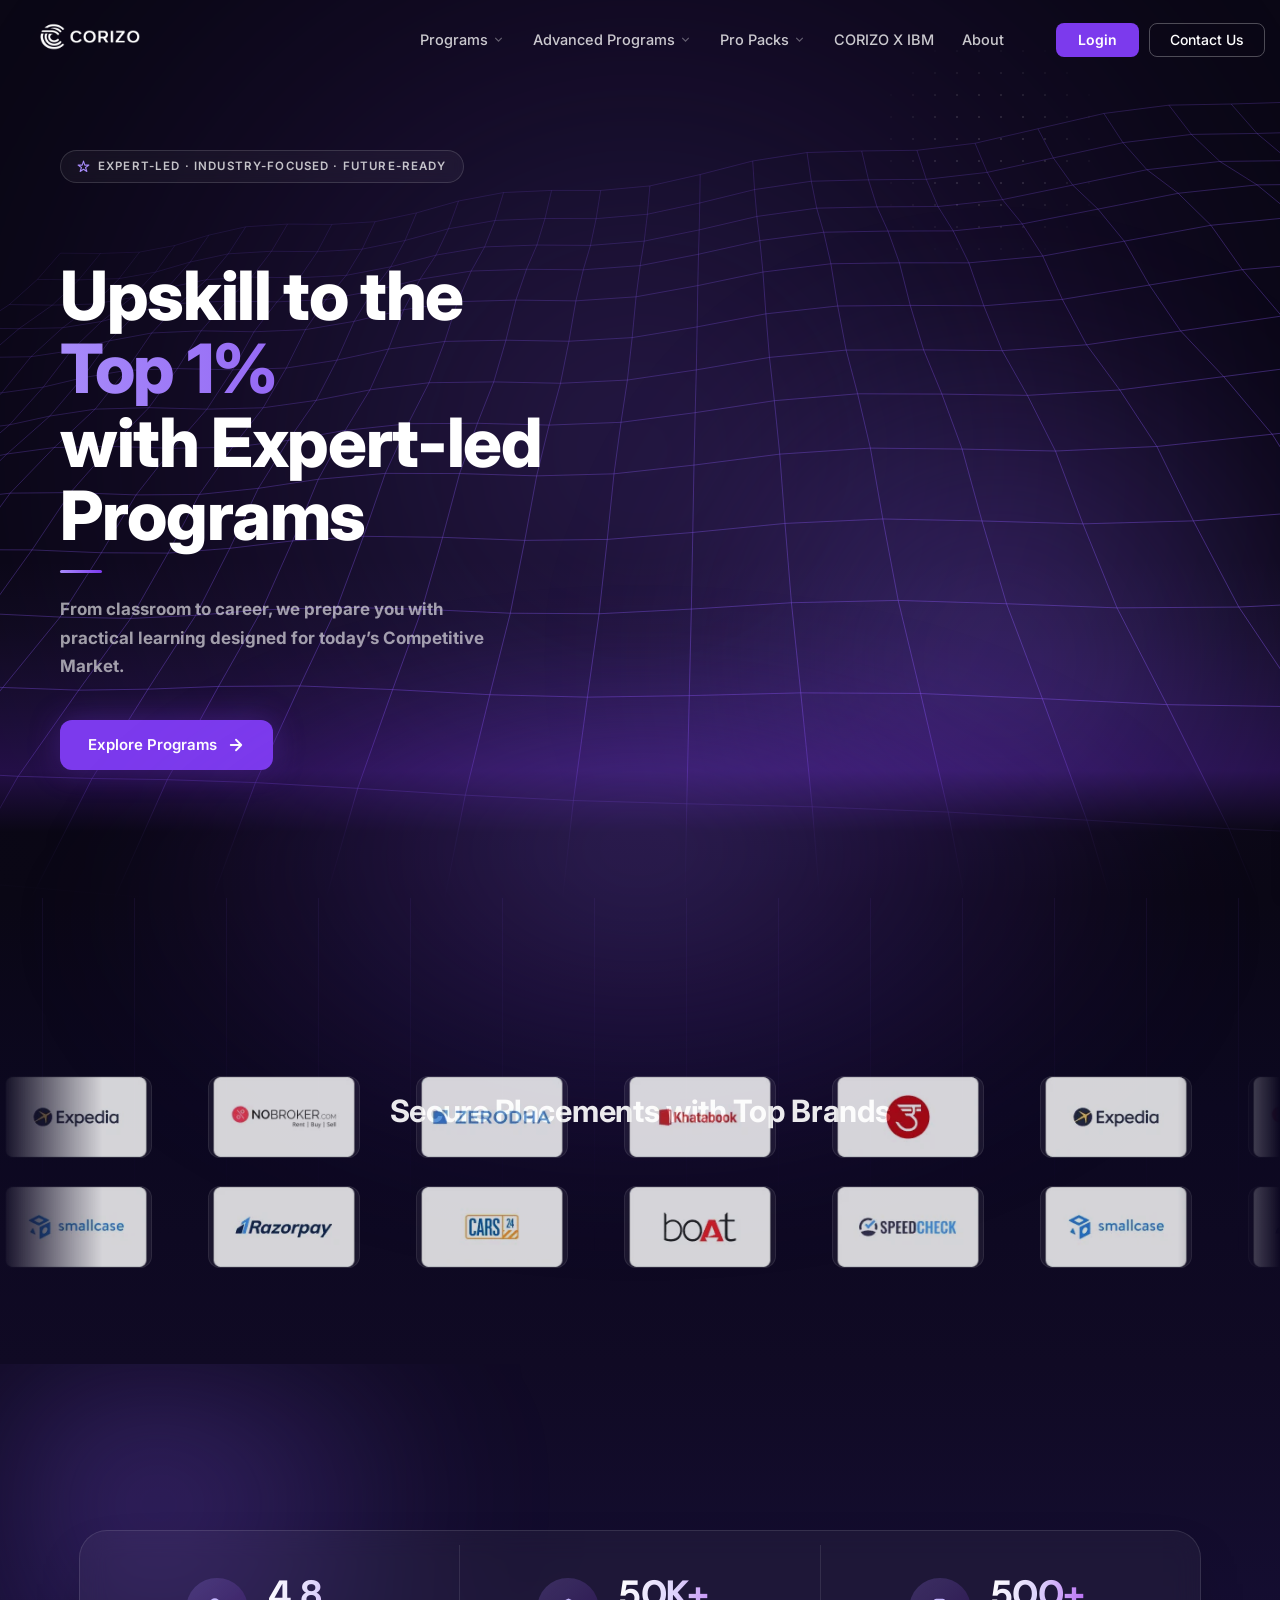
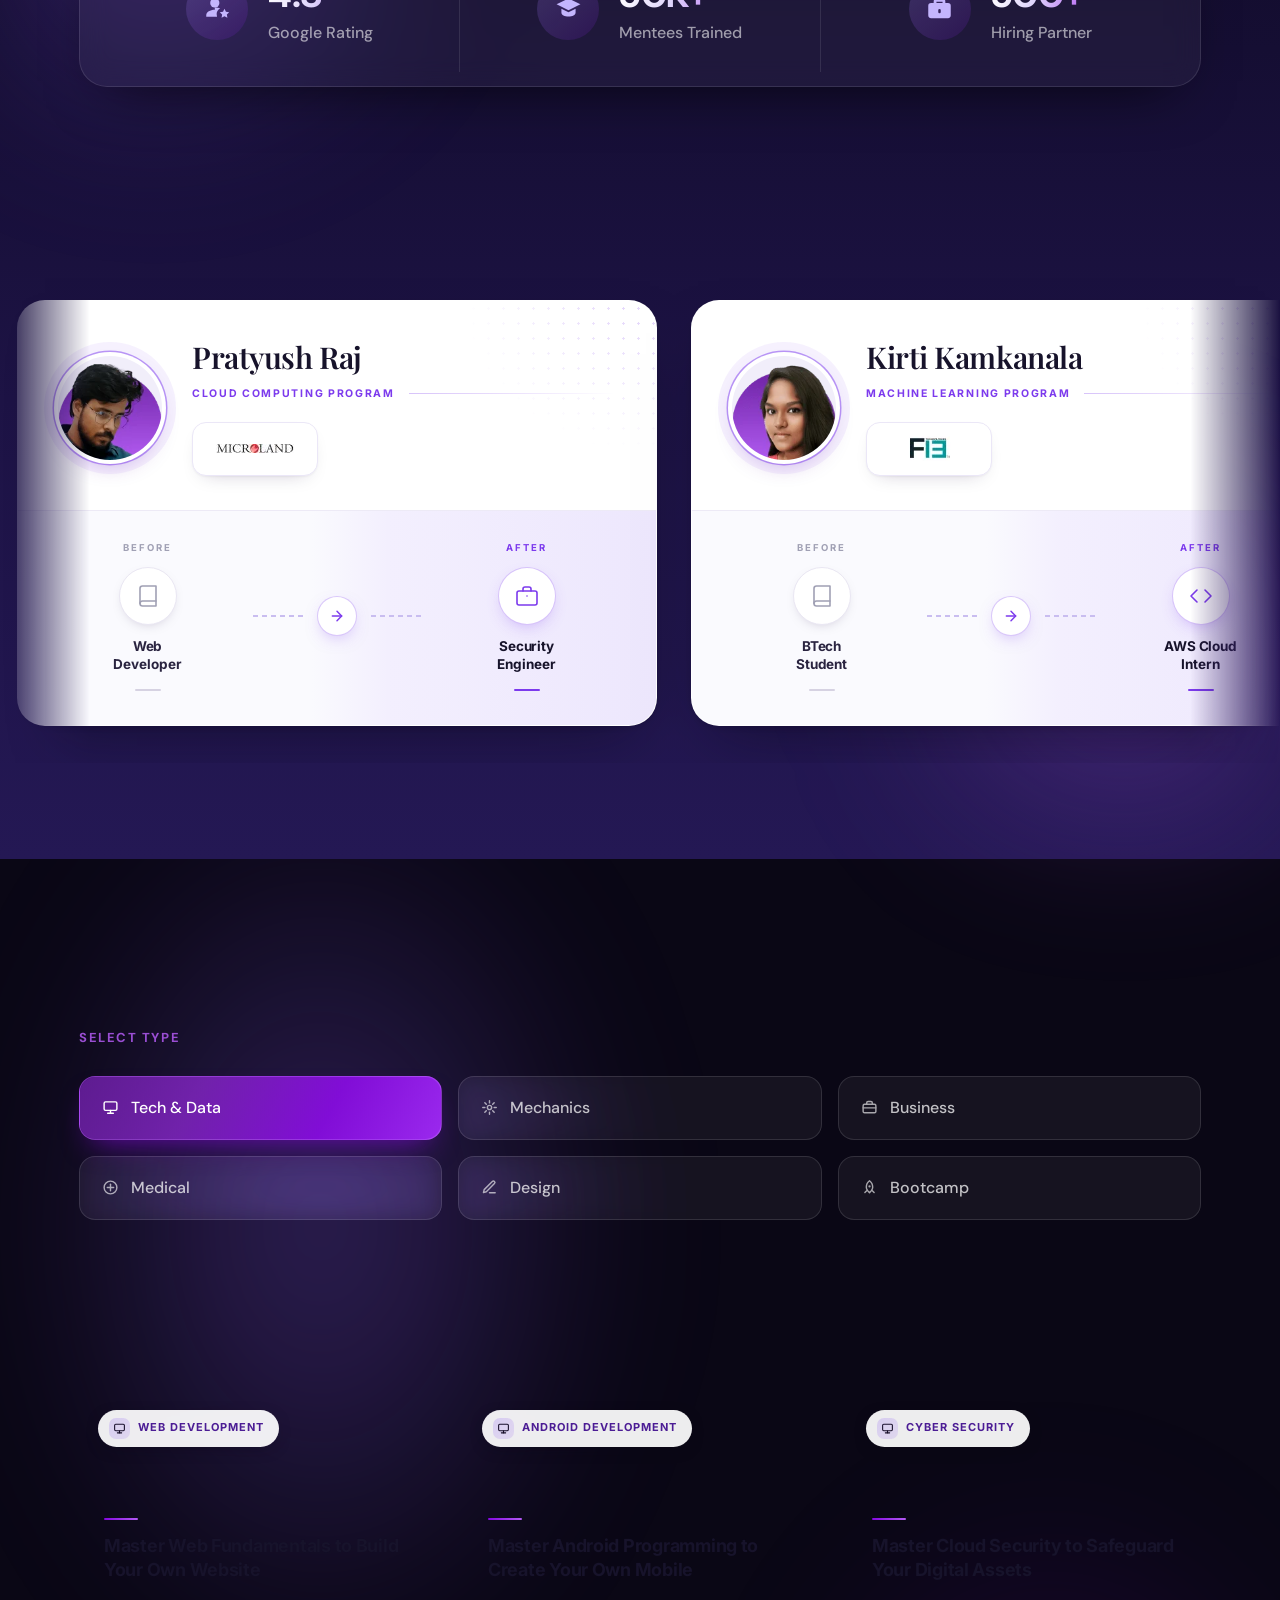
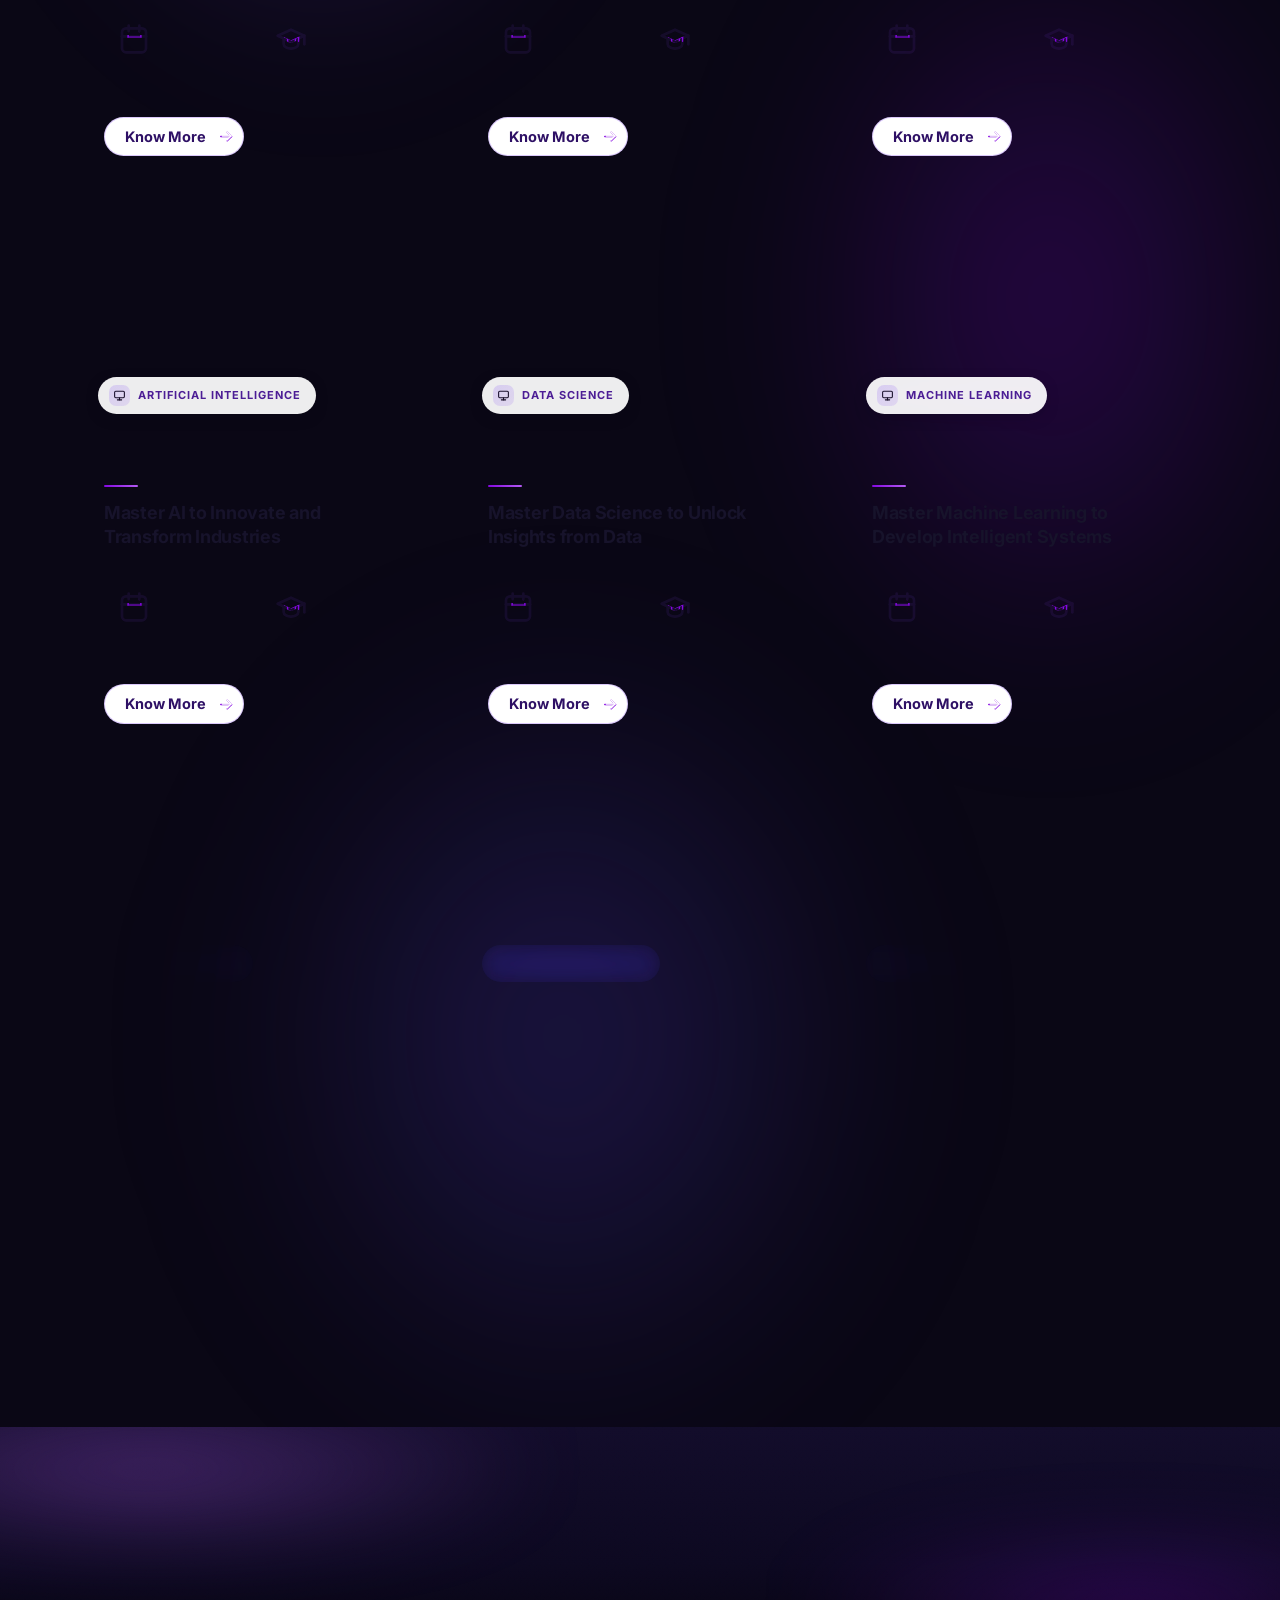
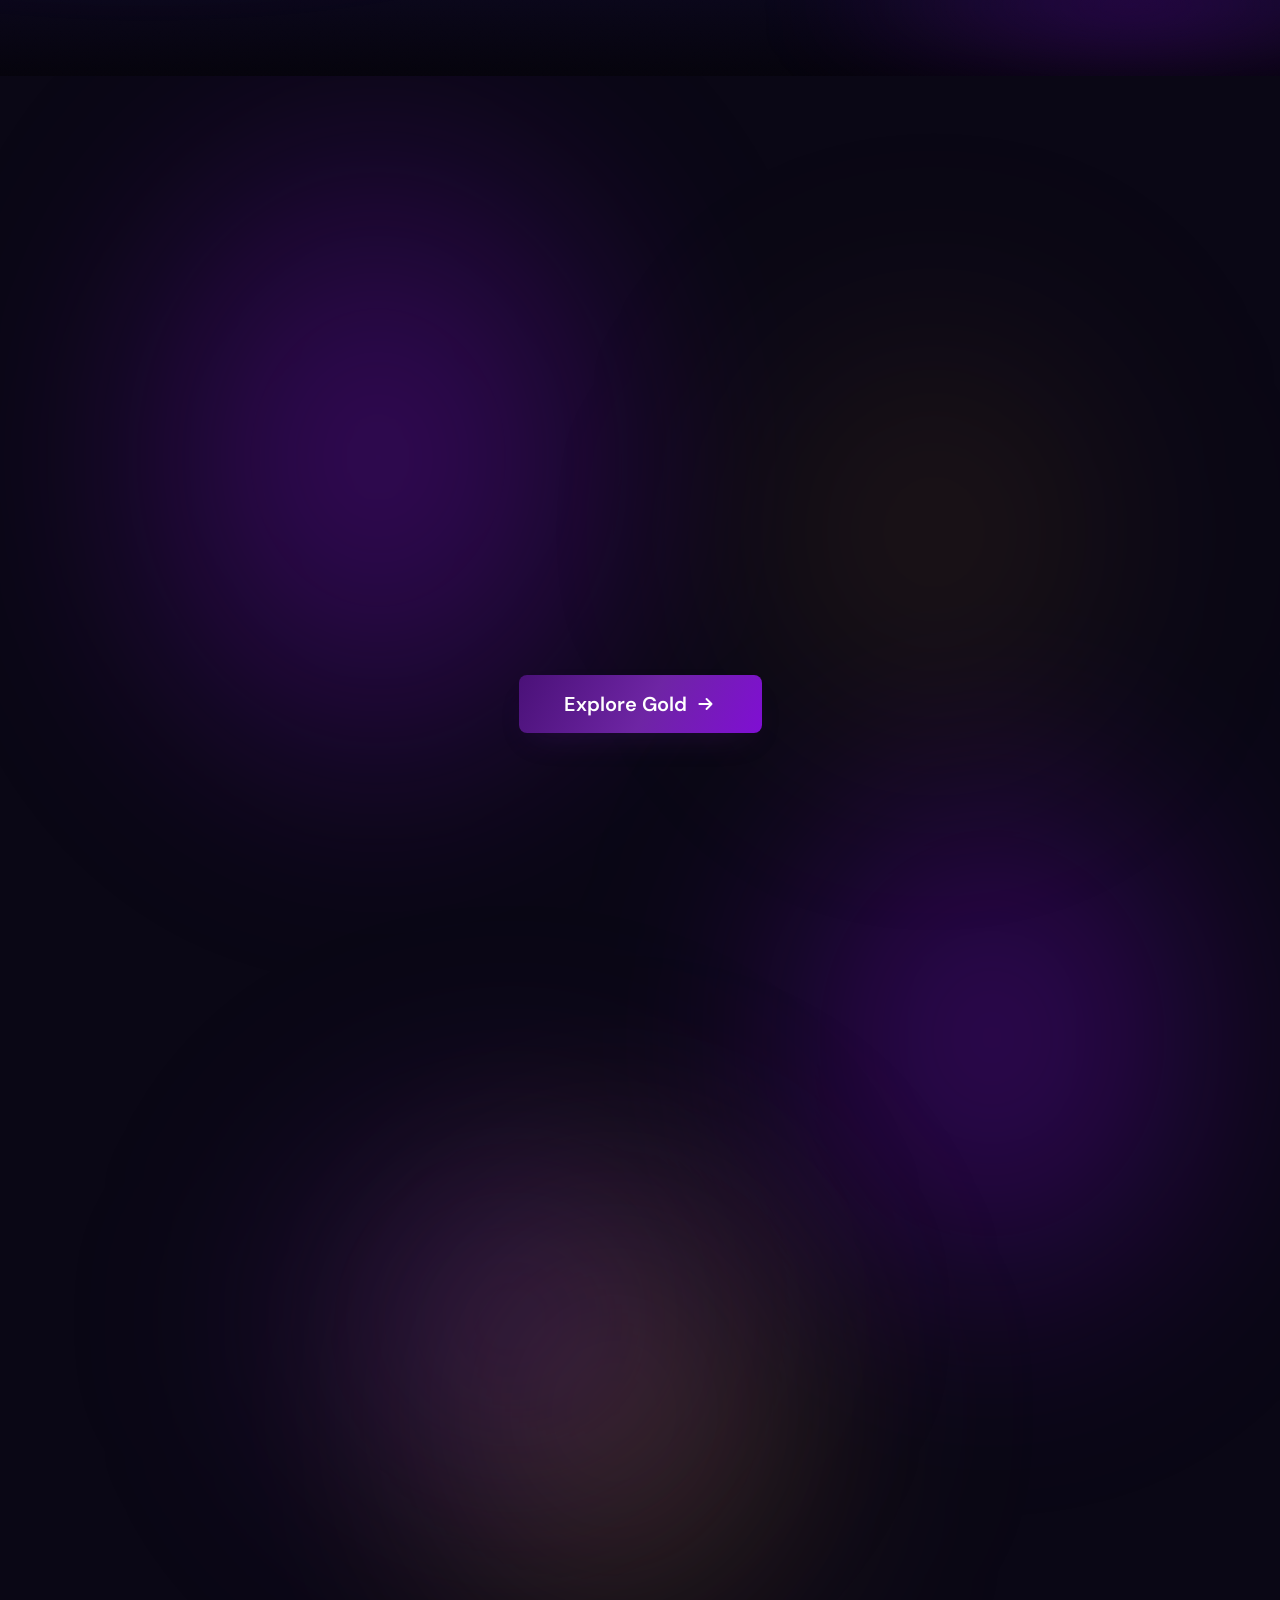
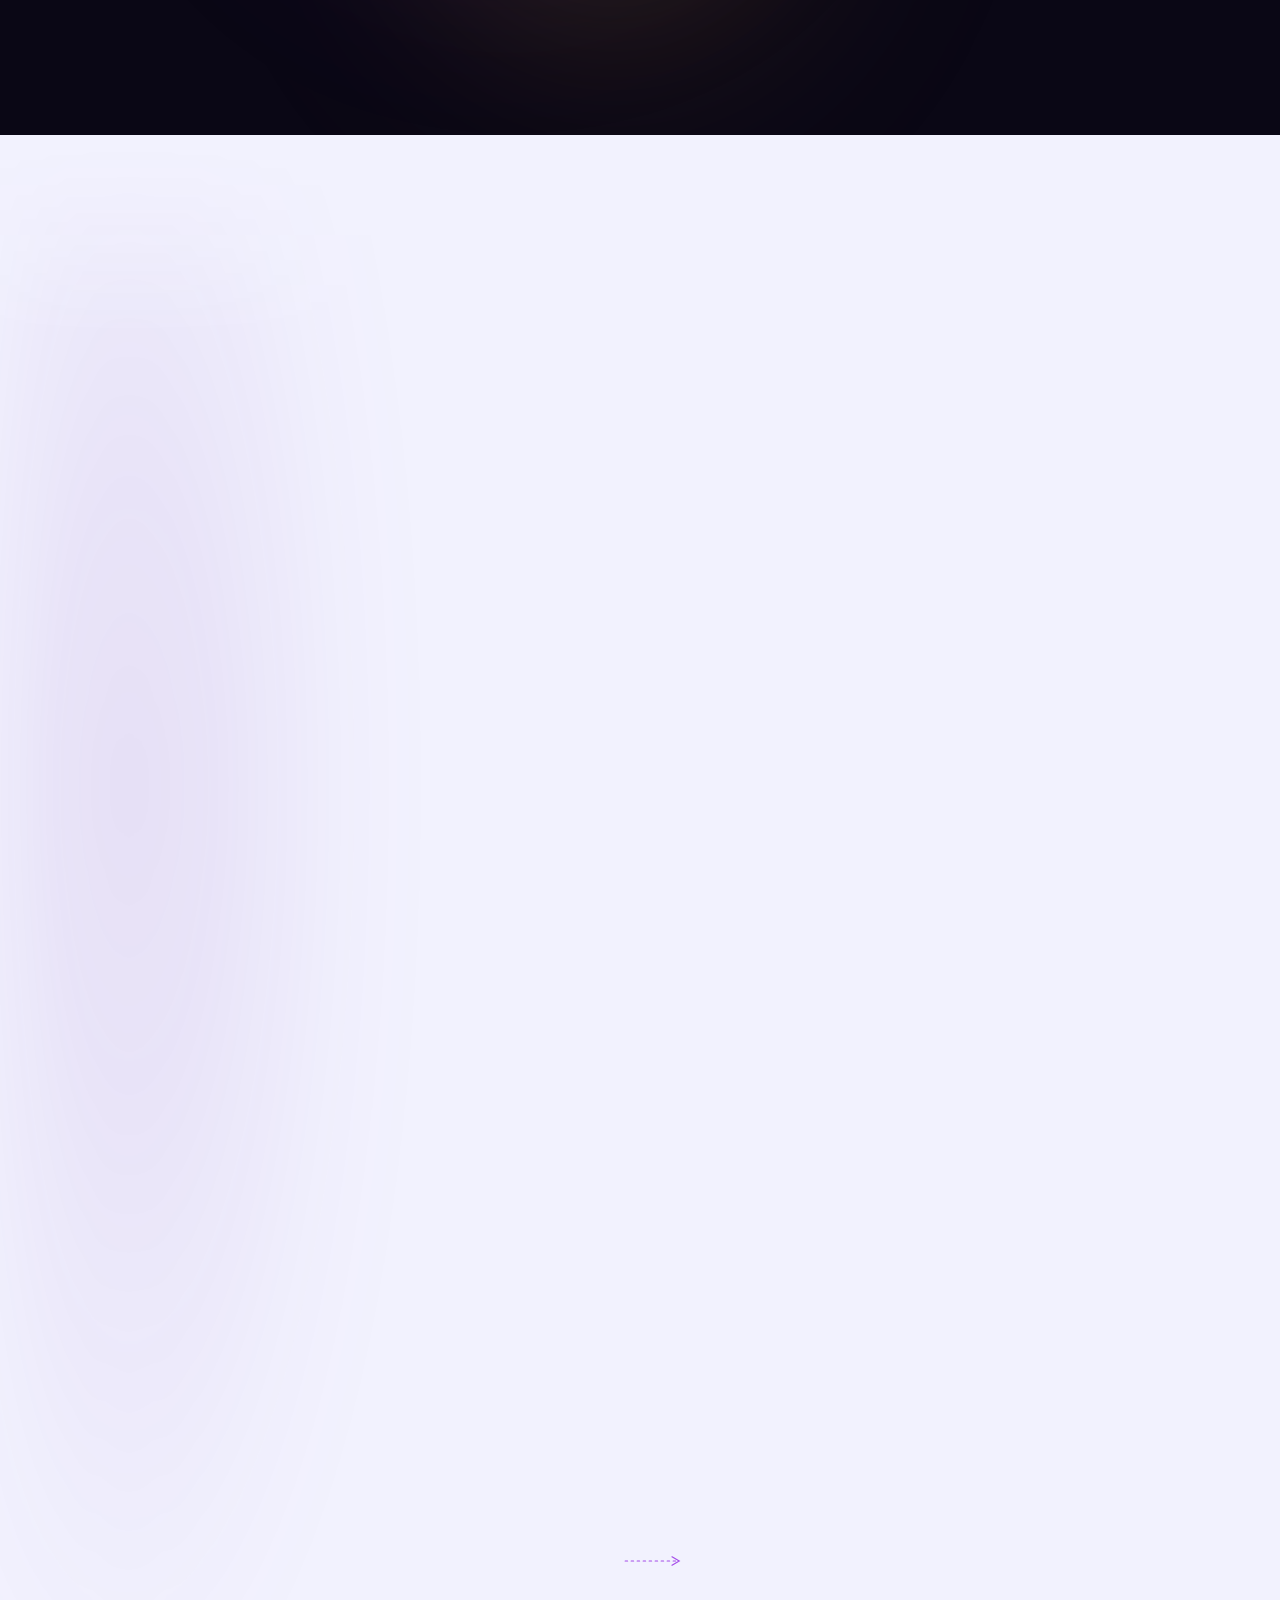
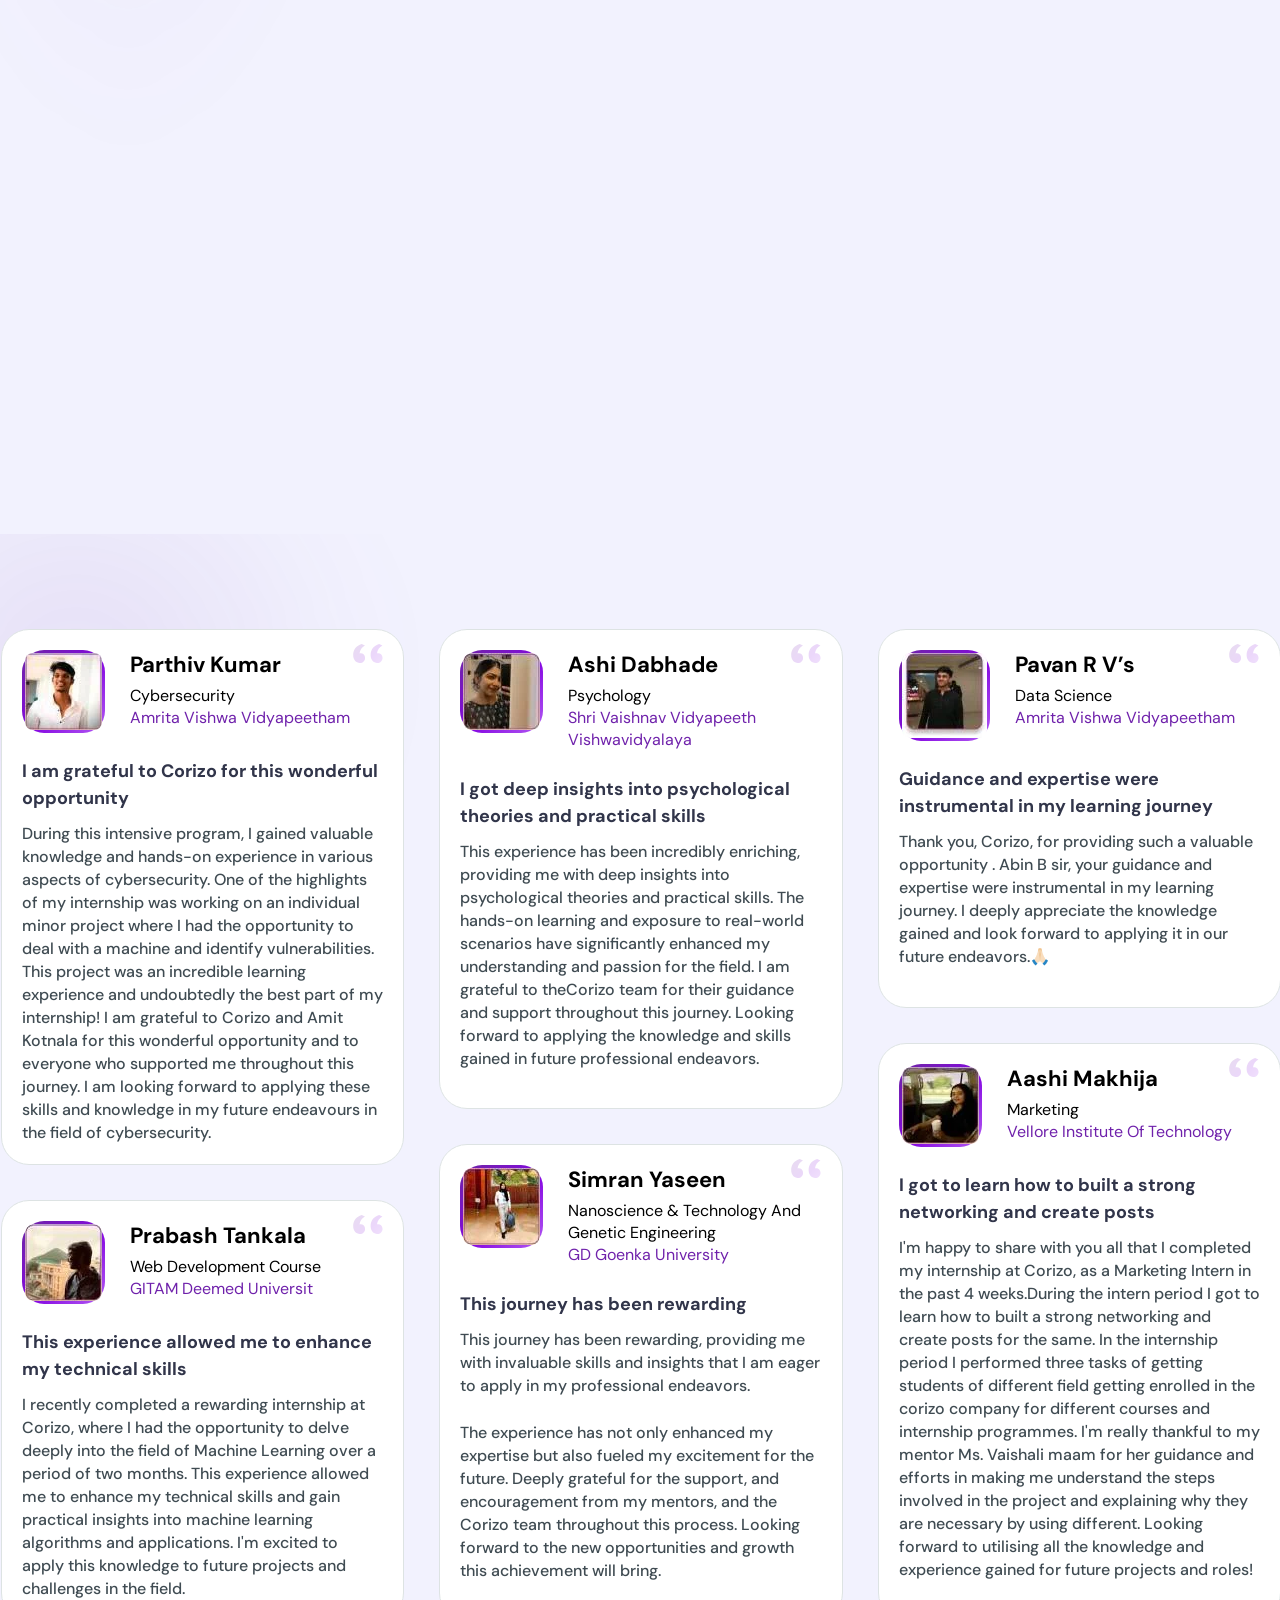
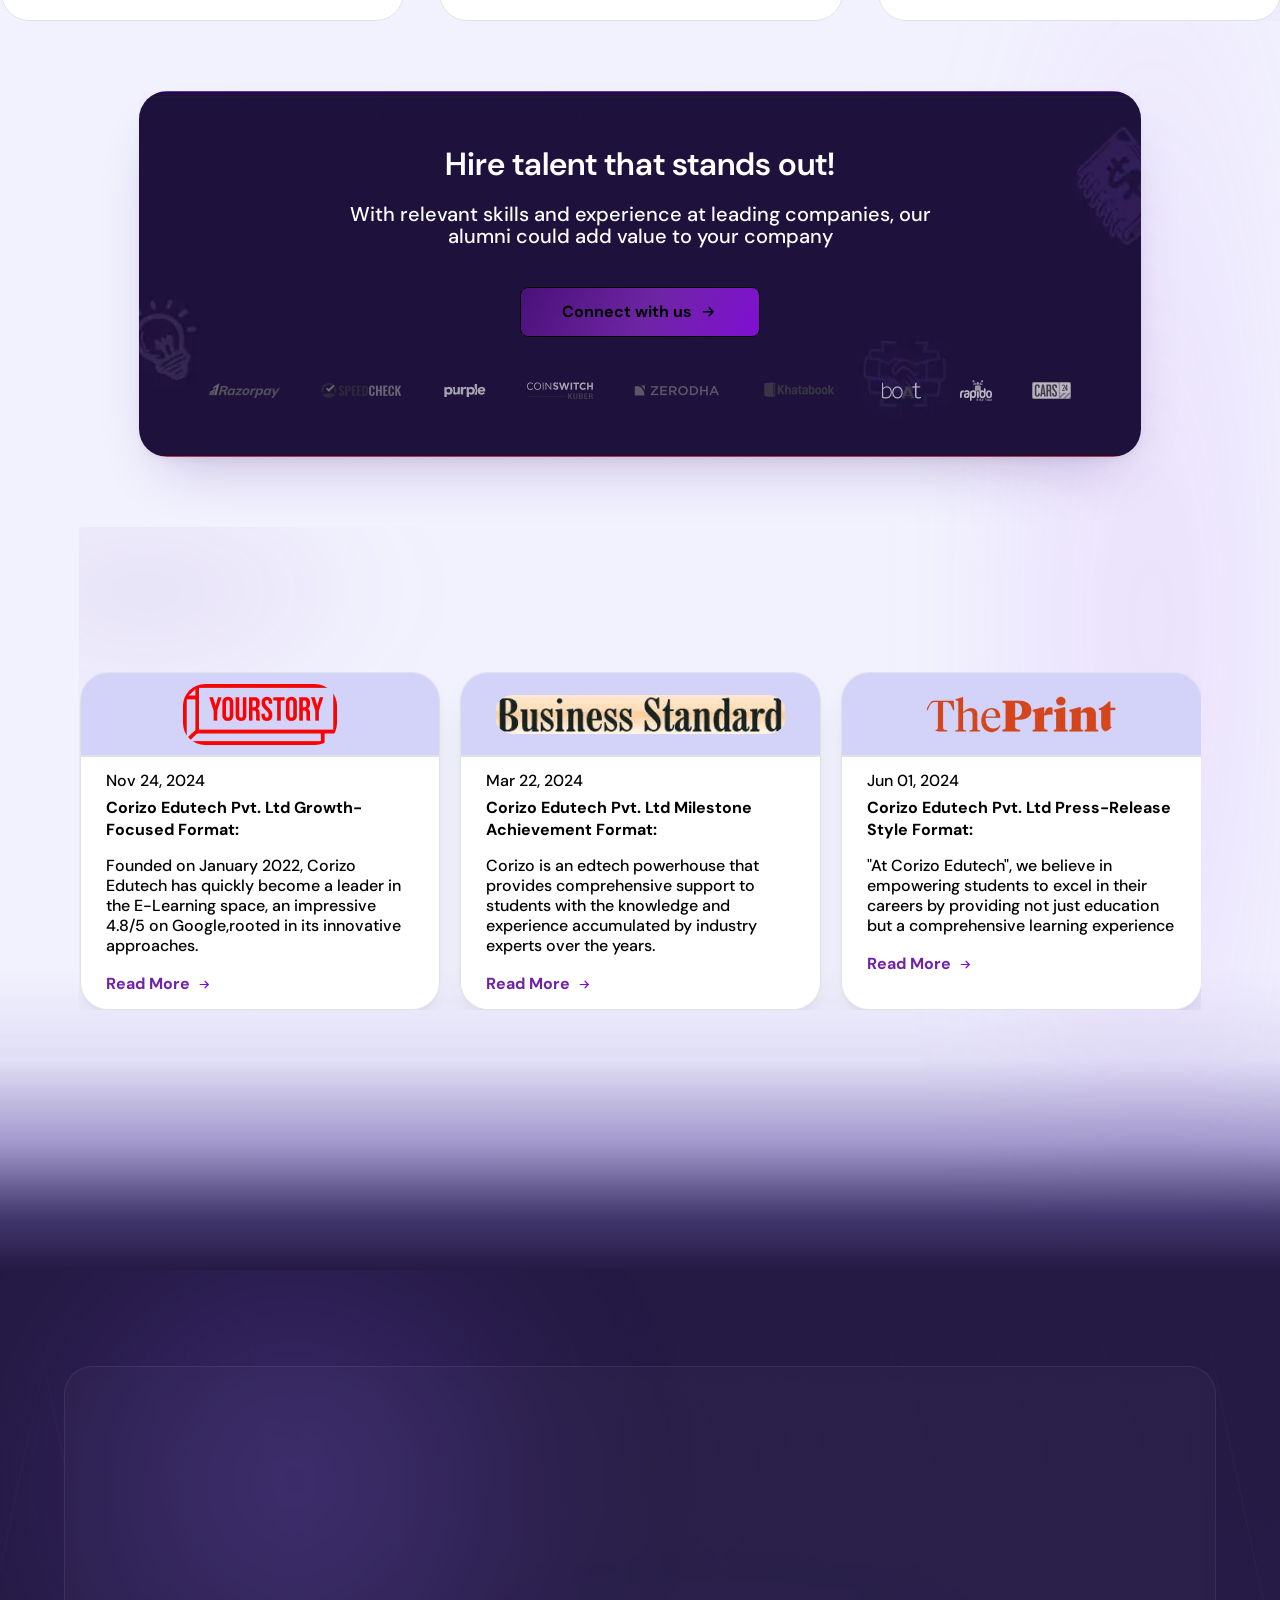
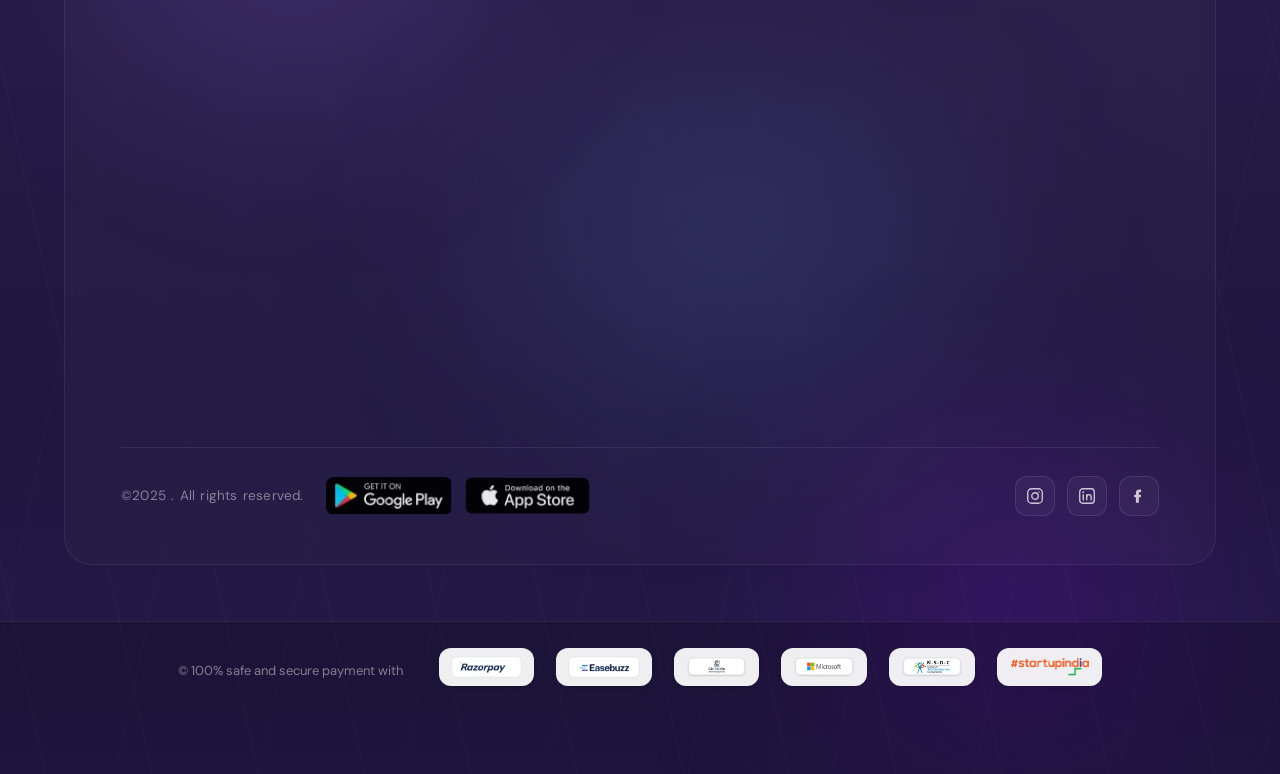
==== commit e099e0f2: "feat: unify the page into one continuous field; rebuild transition and program cards The page was si" ====
--- a/index.html
+++ b/index.html
@@ -1283,528 +1283,1028 @@
     <!-- ── Hero Section: Inter Font ───────────────────────────── -->
     <link rel="preconnect" href="https://fonts.googleapis.com" />
     <link rel="preconnect" href="https://fonts.gstatic.com" crossorigin />
-    <link href="https://fonts.googleapis.com/css2?family=Inter:wght@400;500;600;700;800;900&display=swap" rel="stylesheet" />
+    <link href="https://fonts.googleapis.com/css2?family=Inter:wght@400;500;600;700;800;900&display=swap"
+        rel="stylesheet" />
 
     <!-- ── Hero Section Styles ────────────────────────────────── -->
     <style id="cz-hero-styles">
-      /* ─── TOKENS ──────────────────────────────────────────── */
-      :root {
-        --bg-base:        #0a0715;
-        --purple-primary: #7c3aed;
-        --purple-light:   #a78bfa;
-        --text-secondary: rgba(255, 255, 255, 0.6);
-      }
-
-      /* ─── NAV ─────────────────────────────────────────────── */
-      #cz-main-nav {
-        position: fixed;
-        top: 0; left: 0; right: 0;
-        z-index: 9999;
-        display: flex;
-        align-items: center;
-        padding: 20px 60px;
-        border-bottom: 1px solid transparent;
-        background: transparent;
-        backdrop-filter: blur(0px) saturate(100%);
-        -webkit-backdrop-filter: blur(0px) saturate(100%);
-        font-family: 'Inter', system-ui, sans-serif;
-        transition:
-          background-color 0.4s cubic-bezier(0.16, 1, 0.3, 1),
-          border-color     0.4s cubic-bezier(0.16, 1, 0.3, 1),
-          backdrop-filter  0.4s cubic-bezier(0.16, 1, 0.3, 1),
-          box-shadow       0.4s cubic-bezier(0.16, 1, 0.3, 1),
-          padding          0.4s cubic-bezier(0.16, 1, 0.3, 1);
-      }
-      #cz-main-nav.scrolled {
-        background: rgba(10, 7, 21, 0.72);
-        backdrop-filter: blur(20px) saturate(160%);
-        -webkit-backdrop-filter: blur(20px) saturate(160%);
-        border-bottom-color: rgba(255, 255, 255, 0.06);
-        box-shadow: 0 1px 0 rgba(255,255,255,0.05), 0 8px 32px rgba(0,0,0,0.45);
-        padding: 14px 60px;
-      }
-      .cz-nav-logo {
-        display: flex; align-items: center;
-        text-decoration: none; flex-shrink: 0;
-      }
-      .cz-nav-logo img {
-        height: 60px; width: auto;
-        filter: brightness(0) invert(1);
-        transition: opacity 0.2s ease;
-      }
-      .cz-nav-logo:hover img { opacity: 0.85; }
-      .cz-nav-right {
-        display: flex; align-items: center;
-        gap: 40px; margin-left: auto;
-      }
-      .cz-nav-links {
-        display: flex; align-items: center;
-        gap: 4px; list-style: none;
-        margin: 0; padding: 0;
-      }
-      .cz-nav-links a {
-        display: flex; align-items: center; gap: 4px;
-        color: rgba(255,255,255,0.78);
-        font-size: 14.5px; font-weight: 500;
-        text-decoration: none;
-        padding: 8px 12px; border-radius: 6px;
-        white-space: nowrap;
-        transition: color 0.2s ease, background-color 0.2s ease;
-      }
-      .cz-nav-links a:hover {
-        color: #fff;
-        background-color: rgba(255,255,255,0.06);
-      }
-      .cz-chevron { opacity: 0.45; transition: opacity 0.2s ease, transform 0.2s ease; }
-      .cz-nav-links a:hover .cz-chevron { opacity: 0.85; transform: translateY(1px); }
-      .cz-nav-actions { display: flex; align-items: center; gap: 10px; flex-shrink: 0; }
-      .cz-btn-login {
-        background: var(--purple-primary); color: #fff;
-        border: none; border-radius: 8px;
-        padding: 10px 22px; font-size: 14px; font-weight: 600;
-        font-family: 'Inter', system-ui, sans-serif;
-        cursor: pointer;
-        transition: background 0.2s ease, box-shadow 0.2s ease;
-      }
-      .cz-btn-login:hover { background: #6d28d9; box-shadow: 0 0 20px rgba(124,58,237,0.5); }
-      .cz-btn-contact {
-        background: transparent; color: #fff;
-        border: 1px solid rgba(255,255,255,0.28); border-radius: 8px;
-        padding: 9px 20px; font-size: 14px; font-weight: 500;
-        font-family: 'Inter', system-ui, sans-serif;
-        cursor: pointer;
-        transition: border-color 0.2s ease, background 0.2s ease;
-      }
-      .cz-btn-contact:hover { border-color: rgba(255,255,255,0.55); background: rgba(255,255,255,0.05); }
-
-      /* ─── HERO ─────────────────────────────────────────────── */
-      .cz-hero {
-        position: relative;
-        min-height: 100vh;
-        display: flex; align-items: center;
-        overflow: hidden;
-        background: var(--bg-base);
-        font-family: 'Inter', system-ui, sans-serif;
-      }
-      #cz-grid-canvas {
-        position: absolute; inset: 0; z-index: 0;
-        width: 100%; height: 100%;
-      }
-      .cz-hero-glow {
-        position: absolute; top: 50%; left: 50%;
-        transform: translate(-50%, -50%);
-        width: 120vmax; height: 120vmax; border-radius: 50%;
-        background: radial-gradient(circle, rgba(139,92,246,0.22) 0%, rgba(124,58,237,0.08) 38%, transparent 65%);
-        filter: blur(80px); z-index: 0; pointer-events: none;
-      }
-      .cz-hero-glow-br {
-        position: absolute; bottom: -160px; right: -120px;
-        width: 800px; height: 800px; border-radius: 50%;
-        background: radial-gradient(circle, rgba(139,92,246,0.3) 0%, transparent 65%);
-        filter: blur(70px); z-index: 0; pointer-events: none;
-      }
-      .cz-dot-grid {
-        position: absolute; top: 40px; right: 180px;
-        width: 220px; height: 220px;
-        background-image: radial-gradient(circle, rgba(255,255,255,0.14) 1px, transparent 1px);
-        background-size: 22px 22px;
-        -webkit-mask-image: radial-gradient(ellipse at center, rgba(0,0,0,0.8) 30%, transparent 80%);
-        mask-image: radial-gradient(ellipse at center, rgba(0,0,0,0.8) 30%, transparent 80%);
-        z-index: 0; pointer-events: none;
-      }
-      .cz-hero-content {
-        position: relative; z-index: 1;
-        max-width: 640px; padding: 120px 60px 100px;
-      }
-      .cz-badge {
-        display: inline-flex; align-items: center; gap: 8px;
-        background: rgba(255,255,255,0.045);
-        border: 1px solid rgba(255,255,255,0.14);
-        border-radius: 999px; padding: 7px 16px;
-        margin-bottom: 30px; backdrop-filter: blur(6px);
-      }
-      .cz-badge-icon { color: var(--purple-light); display: flex; align-items: center; }
-      .cz-badge-text {
-        font-size: 11.5px; font-weight: 600;
-        letter-spacing: 0.1em; text-transform: uppercase;
-        color: rgba(255,255,255,0.75);
-      }
-      .cz-headline {
-        font-size: clamp(40px, 5.5vw, 68px);
-        font-weight: 800; line-height: 1.08;
-        letter-spacing: -0.02em; margin-bottom: 18px;
-        color: #fff;
-      }
-      .cz-headline .line { display: block; }
-      .cz-headline .gradient-line {
-        background: linear-gradient(90deg, #a78bfa 0%, #7c3aed 100%);
-        -webkit-background-clip: text; background-clip: text;
-        -webkit-text-fill-color: transparent; color: transparent;
-      }
-      .cz-divider {
-        width: 42px; height: 3px;
-        background: linear-gradient(90deg, var(--purple-light), var(--purple-primary));
-        border-radius: 2px; margin-bottom: 22px;
-      }
-      .cz-subtext {
-        font-size: 17px; line-height: 1.65;
-        color: var(--text-secondary);
-        max-width: 460px; margin-bottom: 40px;
-      }
-      .cz-cta {
-        display: inline-flex; align-items: center; gap: 10px;
-        background: var(--purple-primary); color: #fff;
-        font-size: 15px; font-weight: 600;
-        padding: 14px 28px; border-radius: 10px;
-        border: none; cursor: pointer; text-decoration: none;
-        box-shadow: 0 0 30px rgba(124,58,237,0.4), 0 4px 20px rgba(0,0,0,0.3);
-        transition: transform 0.22s ease, box-shadow 0.22s ease, background 0.2s ease;
-      }
-      .cz-cta:hover {
-        transform: translateY(-2px);
-        box-shadow: 0 0 48px rgba(124,58,237,0.6), 0 8px 30px rgba(0,0,0,0.35);
-        background: #6d28d9;
-      }
-      .cz-cta-arrow { display: flex; align-items: center; transition: transform 0.22s ease; }
-      .cz-cta:hover .cz-cta-arrow { transform: translateX(3px); }
-
-      /* ─── ENTRY ANIMATIONS ─────────────────────────────────── */
-      [data-cz-animate] {
-        opacity: 0; transform: translateY(22px);
-        transition:
-          opacity  0.6s cubic-bezier(0.16, 1, 0.3, 1),
-          transform 0.6s cubic-bezier(0.16, 1, 0.3, 1);
-      }
-      [data-cz-animate].is-visible { opacity: 1; transform: none; }
-      [data-cz-group] [data-cz-animate]:nth-child(1) { transition-delay: 60ms; }
-      [data-cz-group] [data-cz-animate]:nth-child(2) { transition-delay: 160ms; }
-      [data-cz-group] [data-cz-animate]:nth-child(3) { transition-delay: 250ms; }
-      [data-cz-group] [data-cz-animate]:nth-child(4) { transition-delay: 330ms; }
-      [data-cz-group] [data-cz-animate]:nth-child(5) { transition-delay: 400ms; }
-
-      /* ─── REDUCED MOTION ───────────────────────────────────── */
-      @media (prefers-reduced-motion: reduce) {
-        [data-cz-animate] { opacity: 1; transform: none; transition: none; }
-      }
-
-      /* ─── RESPONSIVE ───────────────────────────────────────── */
-      @media (max-width: 900px) {
-        #cz-main-nav { padding: 16px 28px; }
-        #cz-main-nav.scrolled { padding: 12px 28px; }
-        .cz-nav-links { display: none; }
-        .cz-nav-right { gap: 16px; }
-        .cz-hero-content { padding: 100px 28px 80px; max-width: 100%; }
-        .cz-dot-grid { display: none; }
-      }
-      @media (max-width: 600px) {
-        #cz-main-nav { padding: 14px 20px; }
-        #cz-main-nav.scrolled { padding: 10px 20px; }
-        .cz-hero-content { padding: 88px 20px 64px; }
-        .cz-subtext { font-size: 15.5px; }
-      }
-
-      /* ─── HERO BOTTOM FADE ─────────────────────────────────── */
-      /* Deep multi-stop gradient — purple bloom then solid dark */
-      .cz-hero::after {
-        content: '';
-        position: absolute;
-        bottom: 0; left: 0; right: 0;
-        height: 340px;
-        background: linear-gradient(
-          to bottom,
-          transparent                    0%,
-          rgba(139, 92, 246, 0.04)      20%,
-          rgba(124, 58, 237, 0.13)      42%,
-          rgba(76, 29, 149,  0.38)      62%,
-          rgba(10,  7,  21,  0.82)      80%,
-          #0a0715                       100%
-        );
-        z-index: 2;
-        pointer-events: none;
-      }
-
-      /* ─── TRANSITION BRIDGE ─────────────────────────────────── */
-      .cz-hero-bridge {
-        position: relative;
-        background: #0a0715;
-        padding: 0;
-        overflow: visible;  /* allow glow to bleed out */
-        margin-top: -2px;
-      }
-      /* Large, soft purple orb rising from the seam */
-      .cz-hero-bridge::before {
-        content: '';
-        position: absolute;
-        top: -200px; left: 50%;
-        transform: translateX(-50%);
-        width: 1100px;
-        height: 500px;
-        border-radius: 50%;
-        background: radial-gradient(
-          ellipse at center 30%,
-          rgba(139, 92, 246, 0.28) 0%,
-          rgba(124, 58, 237, 0.12) 40%,
-          rgba(76,  29, 149, 0.04) 65%,
-          transparent              80%
-        );
-        filter: blur(56px);
-        pointer-events: none;
-        z-index: 0;
-      }
-      /* Luminous hairline seam — wider, more opaque */
-      .cz-hero-bridge::after {
-        content: '';
-        position: absolute;
-        top: 0; left: 5%; right: 5%;
-        height: 1px;
-        background: linear-gradient(
-          90deg,
-          transparent                   0%,
-          rgba(167, 139, 250, 0.2)    20%,
-          rgba(139,  92, 246, 0.7)    50%,
-          rgba(167, 139, 250, 0.2)    80%,
-          transparent                  100%
-        );
-        z-index: 1;
-      }
-
-      /* brands-sect on dark bg — breathing room + white heading */
-      .cz-hero-bridge .brands-sect {
-        position: relative;
-        z-index: 1;
-        padding-top: 64px;
-        background: transparent;
-      }
-      /* Force heading white — overrides any theme color */
-      .cz-hero-bridge .brands-sect .txt-hding {
-        color: #ffffff !important;
-        font-family: 'Inter', system-ui, sans-serif;
-        font-size: clamp(22px, 2.4vw, 32px);
-        font-weight: 700;
-        letter-spacing: -0.01em;
-        text-align: center;
-        margin-bottom: 40px;
-        opacity: 0.92;
-      }
-      /* Logo cards: lift background so they read on dark */
-      .cz-hero-bridge .logo-item {
-        background: rgba(255, 255, 255, 0.06);
-        border: 1px solid rgba(255, 255, 255, 0.08);
-        border-radius: 12px;
-        transition: background 0.2s ease, border-color 0.2s ease, transform 0.2s ease;
-      }
-      .cz-hero-bridge .logo-item:hover {
-        background: rgba(255, 255, 255, 0.1);
-        border-color: rgba(167, 139, 250, 0.25);
-        transform: translateY(-2px);
-      }
-      /* Blend bg-colord counter section into the dark theme */
-      .cz-hero-bridge + .bg-colord {
-        background: linear-gradient(
-          to bottom,
-          #0a0715 0%,
-          transparent 55%
-        );
-      }
+        /* ─── TOKENS ──────────────────────────────────────────── */
+        :root {
+            --bg-base: #0a0715;
+            --purple-primary: #7c3aed;
+            --purple-light: #a78bfa;
+            --text-secondary: rgba(255, 255, 255, 0.6);
+        }
+
+        /* ─── NAV ─────────────────────────────────────────────── */
+        #cz-main-nav {
+            position: fixed;
+            top: 0;
+            left: 0;
+            right: 0;
+            z-index: 9999;
+            display: flex;
+            align-items: center;
+            padding: 5px 15px;
+            height: 80px;
+            border-bottom: 1px solid transparent;
+            background: transparent;
+            backdrop-filter: blur(0px) saturate(100%);
+            -webkit-backdrop-filter: blur(0px) saturate(100%);
+            font-family: 'Inter', system-ui, sans-serif;
+            transition:
+                background-color 0.4s cubic-bezier(0.16, 1, 0.3, 1),
+                border-color 0.4s cubic-bezier(0.16, 1, 0.3, 1),
+                backdrop-filter 0.4s cubic-bezier(0.16, 1, 0.3, 1),
+                box-shadow 0.4s cubic-bezier(0.16, 1, 0.3, 1),
+                padding 0.4s cubic-bezier(0.16, 1, 0.3, 1);
+        }
+
+        #cz-main-nav.scrolled {
+            background: rgba(10, 7, 21, 0.72);
+            backdrop-filter: blur(20px) saturate(160%);
+            -webkit-backdrop-filter: blur(20px) saturate(160%);
+            border-bottom-color: rgba(255, 255, 255, 0.06);
+            box-shadow: 0 1px 0 rgba(255, 255, 255, 0.05), 0 8px 32px rgba(0, 0, 0, 0.45);
+            padding: 10px 30px;
+        }
+
+        .cz-nav-logo {
+            display: flex;
+            align-items: center;
+            text-decoration: none;
+            flex-shrink: 0;
+        }
+
+        .cz-nav-logo img {
+            height: 100px;
+            width: auto;
+            filter: brightness(0) invert(1);
+            transition: opacity 0.2s ease;
+        }
+
+        .cz-nav-logo:hover img {
+            opacity: 0.85;
+        }
+
+        .cz-nav-right {
+            display: flex;
+            align-items: center;
+            gap: 40px;
+            margin-left: auto;
+        }
+
+        .cz-nav-links {
+            display: flex;
+            align-items: center;
+            gap: 4px;
+            list-style: none;
+            margin: 0;
+            padding: 0;
+        }
+
+        .cz-nav-links a {
+            display: flex;
+            align-items: center;
+            gap: 4px;
+            color: rgba(255, 255, 255, 0.78);
+            font-size: 14.5px;
+            font-weight: 500;
+            text-decoration: none;
+            padding: 8px 12px;
+            border-radius: 6px;
+            white-space: nowrap;
+            transition: color 0.2s ease, background-color 0.2s ease;
+        }
+
+        .cz-nav-links a:hover {
+            color: #fff;
+            background-color: rgba(255, 255, 255, 0.06);
+        }
+
+        .cz-chevron {
+            opacity: 0.45;
+            transition: opacity 0.2s ease, transform 0.2s ease;
+        }
+
+        .cz-nav-links a:hover .cz-chevron {
+            opacity: 0.85;
+            transform: translateY(1px);
+        }
+
+        .cz-nav-actions {
+            display: flex;
+            align-items: center;
+            gap: 10px;
+            flex-shrink: 0;
+        }
+
+        .cz-btn-login {
+            background: var(--purple-primary);
+            color: #fff;
+            border: none;
+            border-radius: 8px;
+            padding: 10px 22px;
+            font-size: 14px;
+            font-weight: 600;
+            font-family: 'Inter', system-ui, sans-serif;
+            cursor: pointer;
+            transition: background 0.2s ease, box-shadow 0.2s ease;
+        }
+
+        .cz-btn-login:hover {
+            background: #6d28d9;
+            box-shadow: 0 0 20px rgba(124, 58, 237, 0.5);
+        }
+
+        .cz-btn-contact {
+            background: transparent;
+            color: #fff;
+            border: 1px solid rgba(255, 255, 255, 0.28);
+            border-radius: 8px;
+            padding: 9px 20px;
+            font-size: 14px;
+            font-weight: 500;
+            font-family: 'Inter', system-ui, sans-serif;
+            cursor: pointer;
+            transition: border-color 0.2s ease, background 0.2s ease;
+        }
+
+        .cz-btn-contact:hover {
+            border-color: rgba(255, 255, 255, 0.55);
+            background: rgba(255, 255, 255, 0.05);
+        }
+
+        /* ─── HERO ─────────────────────────────────────────────── */
+        .cz-hero {
+            position: relative;
+            min-height: 100vh;
+            display: flex;
+            align-items: center;
+            overflow: hidden;
+            background: var(--bg-base);
+            font-family: 'Inter', system-ui, sans-serif;
+        }
+
+        #cz-grid-canvas {
+            position: absolute;
+            inset: 0;
+            z-index: 0;
+            width: 100%;
+            height: 100%;
+        }
+
+        .cz-hero-glow {
+            position: absolute;
+            top: 50%;
+            left: 50%;
+            transform: translate(-50%, -50%);
+            width: 120vmax;
+            height: 120vmax;
+            border-radius: 50%;
+            background: radial-gradient(circle, rgba(139, 92, 246, 0.22) 0%, rgba(124, 58, 237, 0.08) 38%, transparent 65%);
+            filter: blur(80px);
+            z-index: 0;
+            pointer-events: none;
+        }
+
+        .cz-hero-glow-br {
+            position: absolute;
+            bottom: -160px;
+            right: -120px;
+            width: 800px;
+            height: 800px;
+            border-radius: 50%;
+            background: radial-gradient(circle, rgba(139, 92, 246, 0.3) 0%, transparent 65%);
+            filter: blur(70px);
+            z-index: 0;
+            pointer-events: none;
+        }
+
+        .cz-dot-grid {
+            position: absolute;
+            top: 40px;
+            right: 180px;
+            width: 220px;
+            height: 220px;
+            background-image: radial-gradient(circle, rgba(255, 255, 255, 0.14) 1px, transparent 1px);
+            background-size: 22px 22px;
+            -webkit-mask-image: radial-gradient(ellipse at center, rgba(0, 0, 0, 0.8) 30%, transparent 80%);
+            mask-image: radial-gradient(ellipse at center, rgba(0, 0, 0, 0.8) 30%, transparent 80%);
+            z-index: 0;
+            pointer-events: none;
+        }
+
+        /* Above the bottom fade (z-index 2), which otherwise washes over the
+           CTA when the hero is short enough for the two to overlap. */
+        .cz-hero-content {
+            position: relative;
+            z-index: 3;
+            max-width: 640px;
+            padding: 120px 60px 100px;
+        }
+
+        .cz-badge {
+            display: inline-flex;
+            align-items: center;
+            gap: 8px;
+            background: rgba(255, 255, 255, 0.045);
+            border: 1px solid rgba(255, 255, 255, 0.14);
+            border-radius: 999px;
+            padding: 7px 16px;
+            margin-bottom: 30px;
+            backdrop-filter: blur(6px);
+        }
+
+        .cz-badge-icon {
+            color: var(--purple-light);
+            display: flex;
+            align-items: center;
+        }
+
+        .cz-badge-text {
+            font-size: 11.5px;
+            font-weight: 600;
+            letter-spacing: 0.1em;
+            text-transform: uppercase;
+            color: rgba(255, 255, 255, 0.75);
+        }
+
+        .cz-headline {
+            font-size: clamp(40px, 5.5vw, 68px);
+            font-weight: 800;
+            line-height: 1.08;
+            letter-spacing: -0.02em;
+            margin-bottom: 18px;
+            color: #fff;
+        }
+
+        .cz-headline .line {
+            display: block;
+        }
+
+        .cz-headline .gradient-line {
+            background: linear-gradient(90deg, #a78bfa 0%, #7c3aed 100%);
+            -webkit-background-clip: text;
+            background-clip: text;
+            -webkit-text-fill-color: transparent;
+            color: transparent;
+        }
+
+        .cz-divider {
+            width: 42px;
+            height: 3px;
+            background: linear-gradient(90deg, var(--purple-light), var(--purple-primary));
+            border-radius: 2px;
+            margin-bottom: 22px;
+        }
+
+        .cz-subtext {
+            font-size: 17px;
+            line-height: 1.65;
+            color: var(--text-secondary);
+            max-width: 460px;
+            margin-bottom: 40px;
+        }
+
+        .cz-cta {
+            display: inline-flex;
+            align-items: center;
+            gap: 10px;
+            background: var(--purple-primary);
+            color: #fff;
+            font-size: 15px;
+            font-weight: 600;
+            padding: 14px 28px;
+            border-radius: 12px;
+            border: none;
+            cursor: pointer;
+            text-decoration: none;
+            box-shadow: 0 0 30px rgba(124, 58, 237, 0.4), 0 4px 20px rgba(0, 0, 0, 0.3);
+            transition: transform 0.22s ease, box-shadow 0.22s ease, background 0.2s ease;
+        }
+
+        .cz-cta:hover {
+            transform: translateY(-2px);
+            box-shadow: 0 0 48px rgba(124, 58, 237, 0.6), 0 8px 30px rgba(0, 0, 0, 0.35);
+            background: #6d28d9;
+        }
+
+        .cz-cta-arrow {
+            display: flex;
+            align-items: center;
+            transition: transform 0.22s ease;
+        }
+
+        .cz-cta:hover .cz-cta-arrow {
+            transform: translateX(3px);
+        }
+
+        /* ─── ENTRY ANIMATIONS ─────────────────────────────────── */
+        [data-cz-animate] {
+            opacity: 0;
+            transform: translateY(22px);
+            transition:
+                opacity 0.6s cubic-bezier(0.16, 1, 0.3, 1),
+                transform 0.6s cubic-bezier(0.16, 1, 0.3, 1);
+        }
+
+        [data-cz-animate].is-visible {
+            opacity: 1;
+            transform: none;
+        }
+
+        [data-cz-group] [data-cz-animate]:nth-child(1) {
+            transition-delay: 60ms;
+        }
+
+        [data-cz-group] [data-cz-animate]:nth-child(2) {
+            transition-delay: 160ms;
+        }
+
+        [data-cz-group] [data-cz-animate]:nth-child(3) {
+            transition-delay: 250ms;
+        }
+
+        [data-cz-group] [data-cz-animate]:nth-child(4) {
+            transition-delay: 330ms;
+        }
+
+        [data-cz-group] [data-cz-animate]:nth-child(5) {
+            transition-delay: 400ms;
+        }
+
+        /* ─── REDUCED MOTION ───────────────────────────────────── */
+        @media (prefers-reduced-motion: reduce) {
+            [data-cz-animate] {
+                opacity: 1;
+                transform: none;
+                transition: none;
+            }
+        }
+
+        /* ─── RESPONSIVE ───────────────────────────────────────── */
+        @media (max-width: 900px) {
+            #cz-main-nav {
+                padding: 16px 28px;
+            }
+
+            #cz-main-nav.scrolled {
+                padding: 12px 28px;
+            }
+
+            .cz-nav-links {
+                display: none;
+            }
+
+            .cz-nav-right {
+                gap: 16px;
+            }
+
+            .cz-hero-content {
+                padding: 100px 28px 80px;
+                max-width: 100%;
+            }
+
+            .cz-dot-grid {
+                display: none;
+            }
+        }
+
+        @media (max-width: 600px) {
+            #cz-main-nav {
+                padding: 14px 20px;
+            }
+
+            #cz-main-nav.scrolled {
+                padding: 10px 20px;
+            }
+
+            .cz-hero-content {
+                padding: 88px 20px 64px;
+            }
+
+            .cz-subtext {
+                font-size: 15.5px;
+            }
+        }
+
+        /* ─── HERO BOTTOM FADE ─────────────────────────────────── */
+        /* Deep multi-stop gradient — purple bloom then solid dark */
+        .cz-hero::after {
+            content: '';
+            position: absolute;
+            bottom: 0;
+            left: 0;
+            right: 0;
+            height: 340px;
+            background: linear-gradient(to bottom,
+                    transparent 0%,
+                    rgba(139, 92, 246, 0.04) 20%,
+                    rgba(124, 58, 237, 0.13) 42%,
+                    rgba(76, 29, 149, 0.38) 62%,
+                    rgba(10, 7, 21, 0.82) 80%,
+                    #0a0715 100%);
+            z-index: 2;
+            pointer-events: none;
+        }
+
+        /* ─── TRANSITION BRIDGE ─────────────────────────────────── */
+        /* The hero does not end here — it keeps going. The bridge opens on
+           exactly the colour the hero's bottom fade lands on and walks it one
+           step deeper, handing off to the proof section on --stop-brands.
+           There is deliberately no rule, no shadow and no colour step at the
+           top edge: the only thing marking the boundary is the purple bloom
+           rising through it, which reads as depth rather than as a division. */
+        .cz-hero-bridge {
+            position: relative;
+            /* Above .cz-hero::after (z-index 2). The hero does not create a
+               stacking context, so its bottom fade competes with the bridge in
+               the root context — at z-index auto the bridge lost, the opaque
+               fade covered the top half of the bloom below, and the result was
+               a dark band immediately above the boundary with light on both
+               sides of it: a seam drawn by the very element meant to hide one.
+               Raising the bridge lets the bloom wash across the join. */
+            z-index: 3;
+            background: linear-gradient(180deg, #0a0715 0%, #0C0820 45%, #100A24 100%);
+            padding: 0;
+            overflow: visible;
+            /* allow glow to bleed out */
+            margin-top: -2px;
+        }
+
+        /* Large, soft purple orb rising from the seam */
+        .cz-hero-bridge::before {
+            content: '';
+            position: absolute;
+            top: -200px;
+            left: 50%;
+            transform: translateX(-50%);
+            width: 1100px;
+            height: 500px;
+            border-radius: 50%;
+            background: radial-gradient(ellipse at center 30%,
+                    rgba(139, 92, 246, 0.28) 0%,
+                    rgba(124, 58, 237, 0.12) 40%,
+                    rgba(76, 29, 149, 0.04) 65%,
+                    transparent 80%);
+            filter: blur(56px);
+            pointer-events: none;
+            z-index: 0;
+        }
+
+        /* The luminous hairline that used to sit here was removed on purpose.
+           A lit rule across the seam is the single loudest way to tell the
+           reader "a new section starts now" — the exact opposite of what this
+           boundary is meant to do. The bloom above carries the transition. */
+
+        /* Continuation of the hero's wireframe grid, thinning out rather than
+           stopping. The canvas cannot extend past the hero — it is sized to the
+           viewport and the hero clips it — so the bridge carries the plane on
+           in flat CSS.
+
+           Verticals only, on purpose. The hero grid is a 62°-tilted plane, so
+           by the time it reaches the hero's bottom edge the horizontals have
+           spread to ~100px apart while the verticals are still marching at
+           roughly the spacing used here. Redrawing both as an even square
+           lattice reads as a *different* grid starting; keeping only the
+           direction that still matches reads as the same one continuing. It
+           is masked to nothing over the bridge's height. */
+        .cz-hero-bridge::after {
+            content: '';
+            position: absolute;
+            inset: 0;
+            pointer-events: none;
+            z-index: 0;
+            background-image:
+                linear-gradient(90deg, rgba(139, 92, 246, 0.13) 1px, transparent 1px);
+            background-size: 92px 100%;
+            background-position: center top;
+            -webkit-mask-image: linear-gradient(180deg, rgba(0, 0, 0, .6) 0%, rgba(0, 0, 0, .2) 42%, transparent 78%);
+            mask-image: linear-gradient(180deg, rgba(0, 0, 0, .6) 0%, rgba(0, 0, 0, .2) 42%, transparent 78%);
+        }
+
+        /* brands-sect on dark bg — breathing room + white heading */
+        .cz-hero-bridge .brands-sect {
+            position: relative;
+            z-index: 1;
+            padding-top: 88px;
+            background: transparent;
+        }
+
+        /* Force heading white — overrides any theme color */
+        .cz-hero-bridge .brands-sect .txt-hding {
+            color: #ffffff !important;
+            font-family: 'Inter', system-ui, sans-serif;
+            font-size: clamp(22px, 2.4vw, 32px);
+            font-weight: 700;
+            letter-spacing: -0.01em;
+            text-align: center;
+            margin-bottom: 40px;
+            opacity: 0.92;
+        }
+
+        /* Logo cards: lift background so they read on dark */
+        .cz-hero-bridge .logo-item {
+            background: rgba(255, 255, 255, 0.06);
+            border: 1px solid rgba(255, 255, 255, 0.08);
+            border-radius: 12px;
+            transition: background 0.2s ease, border-color 0.2s ease, transform 0.2s ease;
+        }
+
+        .cz-hero-bridge .logo-item:hover {
+            background: rgba(255, 255, 255, 0.1);
+            border-color: rgba(167, 139, 250, 0.25);
+            transform: translateY(-2px);
+        }
+
+        /* The proof section's field is defined in premium.css alongside the
+           rest of the vertical colour score (see "ONE CONTINUOUS CANVAS"), so
+           both sides of this boundary are edited in one place. */
     </style>
 
     <!-- ══ TRANSIT CARD STYLES ══════════════════════════════════ -->
     <style id="cz-transit-styles">
-      /* ─── Marquee container ─────────────────────────────────── */
-      .cz-transit-marquee {
-        overflow: hidden;
-        width: 100%;
-        mask-image: linear-gradient(90deg, transparent 0%, #000 8%, #000 92%, transparent 100%);
-        -webkit-mask-image: linear-gradient(90deg, transparent 0%, #000 8%, #000 92%, transparent 100%);
-      }
-      .cz-transit-track {
-        display: flex;
-        width: max-content;
-        animation: czTransitScroll 38s linear infinite;
-      }
-      .cz-transit-track:hover { animation-play-state: paused; }
-      .cz-transit-group { display: flex; gap: 28px; padding: 40px 14px 20px; }
-      @keyframes czTransitScroll {
-        from { transform: translateX(0); }
-        to   { transform: translateX(-50%); }
-      }
-
-      /* ─── Card shell ────────────────────────────────────────── */
-      .tc-card {
-        width: 340px;
-        flex-shrink: 0;
-        background: #fff;
-        border-radius: 22px;
-        box-shadow: 0 4px 32px rgba(0,0,0,0.09), 0 1px 4px rgba(0,0,0,0.05);
-        display: flex;
-        flex-direction: column;
-        overflow: hidden;
-        position: relative;
-        transition: transform 0.28s cubic-bezier(0.34,1.56,0.64,1),
-                    box-shadow 0.28s ease;
-      }
-      .tc-card:hover {
-        transform: translateY(-6px);
-        box-shadow: 0 16px 48px rgba(124,58,237,0.14), 0 4px 12px rgba(0,0,0,0.08);
-      }
-
-      /* ─── Avatar (overflows card top) ───────────────────────── */
-      .tc-avatar-wrap {
-        display: flex;
-        justify-content: center;
-        padding-top: 28px;
-        margin-bottom: 0;
-      }
-      .tc-avatar {
-        width: 100px;
-        height: 100px;
-        border-radius: 50%;
-        object-fit: cover;
-        object-position: top center;
-        border: 3px solid #fff;
-        box-shadow: 0 0 0 3px rgba(139,92,246,0.35), 0 0 0 6px rgba(139,92,246,0.10);
-      }
-
-      /* ─── Card body ─────────────────────────────────────────── */
-      .tc-body {
-        padding: 14px 24px 0;
-        text-align: center;
-      }
-      .tc-name {
-        font-family: 'Inter', system-ui, sans-serif;
-        font-size: 22px;
-        font-weight: 700;
-        color: #1a1a2e;
-        letter-spacing: -0.02em;
-        margin: 0 0 6px;
-      }
-      .tc-program-row {
-        display: flex;
-        align-items: center;
-        justify-content: center;
-        gap: 10px;
-        margin-bottom: 14px;
-      }
-      .tc-program-line {
-        flex: 1;
-        height: 1px;
-        background: #e0d9f5;
-      }
-      .tc-program {
-        font-family: 'Inter', system-ui, sans-serif;
-        font-size: 10px;
-        font-weight: 600;
-        letter-spacing: 0.12em;
-        text-transform: uppercase;
-        color: #7c3aed;
-        white-space: nowrap;
-      }
-
-      /* ─── Company logo badge ────────────────────────────────── */
-      .tc-logo-wrap {
-        display: flex;
-        justify-content: center;
-        margin-bottom: 16px;
-      }
-      .tc-logo-pill {
-        display: inline-flex;
-        align-items: center;
-        justify-content: center;
-        background: #fff;
-        border: 1.5px solid #ede9fe;
-        border-radius: 12px;
-        padding: 8px 18px;
-        min-height: 52px;
-        min-width: 130px;
-        box-shadow: 0 2px 10px rgba(0,0,0,0.06);
-      }
-      .tc-logo-pill img {
-        max-height: 36px;
-        max-width: 110px;
-        width: auto;
-        object-fit: contain;
-      }
-
-      /* ─── Before/After panel ────────────────────────────────── */
-      .tc-ba-panel {
-        margin: 0;
-        background: linear-gradient(135deg, #f3f0ff 0%, #ede9fe 100%);
-        border-top: 1.5px solid #e0d9f5;
-        padding: 20px 24px 22px;
-        display: flex;
-        align-items: center;
-        justify-content: space-between;
-        gap: 8px;
-      }
-
-      .tc-side { display: flex; flex-direction: column; align-items: center; gap: 10px; }
-      .tc-side-label {
-        font-size: 9.5px;
-        font-weight: 700;
-        letter-spacing: 0.14em;
-        text-transform: uppercase;
-        color: #9ca3af;
-      }
-      .tc-side.after .tc-side-label { color: #7c3aed; }
-
-      .tc-icon-circle {
-        width: 54px; height: 54px;
-        border-radius: 50%;
-        background: #fff;
-        border: 1.5px solid #e5e7eb;
-        display: flex; align-items: center; justify-content: center;
-      }
-      .tc-side.after .tc-icon-circle {
-        background: linear-gradient(135deg, #ede9fe, #ddd6fe);
-        border-color: #c4b5fd;
-      }
-      .tc-icon-circle svg { width: 24px; height: 24px; stroke: #9ca3af; fill: none; stroke-width: 1.6; stroke-linecap: round; stroke-linejoin: round; }
-      .tc-side.after .tc-icon-circle svg { stroke: #7c3aed; }
-
-      .tc-role {
-        font-family: 'Inter', system-ui, sans-serif;
-        font-size: 12px;
-        font-weight: 700;
-        color: #374151;
-        text-align: center;
-        line-height: 1.35;
-      }
-      .tc-role-bar {
-        width: 24px; height: 2px;
-        background: #d1d5db;
-        border-radius: 2px;
-        margin-top: 2px;
-      }
-      .tc-side.after .tc-role-bar { background: #7c3aed; }
-
-      /* ─── Arrow connector ───────────────────────────────────── */
-      .tc-connector {
-        display: flex;
-        flex-direction: column;
-        align-items: center;
-        gap: 0;
-        flex-shrink: 0;
-      }
-      .tc-dash {
-        display: flex;
-        align-items: center;
-        gap: 3px;
-      }
-      .tc-dash span {
-        display: block;
-        width: 5px; height: 1.5px;
-        background: #c4b5fd;
-        border-radius: 1px;
-      }
-      .tc-arrow-btn {
-        width: 36px; height: 36px;
-        border-radius: 50%;
-        background: linear-gradient(135deg, #8b5cf6, #7c3aed);
-        display: flex; align-items: center; justify-content: center;
-        box-shadow: 0 4px 14px rgba(124,58,237,0.35);
-        flex-shrink: 0;
-      }
-      .tc-arrow-btn svg { width: 16px; height: 16px; stroke: #fff; fill: none; stroke-width: 2.5; stroke-linecap: round; stroke-linejoin: round; }
+        /* ═══ SUCCESSFUL TRANSITIONS ══════════════════════════════════════════
+           A transformation card, not a testimonial card. The information it
+           carries is a *change of state* — this person was X, now they are Y —
+           so the card is built as a horizontal read: who, then what changed.
+
+           The previous card was a 340px portrait rectangle: everything stacked
+           and centred, which forced the before/after pair — the actual payload
+           — into a cramped strip at the bottom. Turning the identity block
+           horizontal (portrait beside the name rather than above it) reclaims
+           ~140px of height and lets the card sit at roughly 1.6:1, so the
+           before → after journey now runs along the card's long axis, where the
+           eye already travels.
+
+           Premium here is spacing and type, not ornament: one serif name, one
+           letterspaced program label, one hairline, one tinted half. */
+
+        /* ─── Marquee ──────────────────────────────────────────── */
+        .cz-transit-marquee {
+            overflow: hidden;
+            width: 100%;
+            mask-image: linear-gradient(90deg, transparent 0%, #000 7%, #000 93%, transparent 100%);
+            -webkit-mask-image: linear-gradient(90deg, transparent 0%, #000 7%, #000 93%, transparent 100%);
+        }
+
+        /* Duration scales with the wider cards so the travel speed in px/s
+           stays where it was — the cards are 1.9x wider, so is the loop. */
+        .cz-transit-track {
+            display: flex;
+            width: max-content;
+            will-change: transform;
+            animation: czTransitScroll 68s linear infinite;
+        }
+
+        .cz-transit-track:hover {
+            animation-play-state: paused;
+        }
+
+        .cz-transit-group {
+            display: flex;
+            gap: 34px;
+            padding: 22px 17px 36px;
+        }
+
+        @keyframes czTransitScroll {
+            from {
+                transform: translate3d(0, 0, 0);
+            }
+
+            to {
+                transform: translate3d(-50%, 0, 0);
+            }
+        }
+
+        @media (prefers-reduced-motion: reduce) {
+            .cz-transit-track {
+                animation: none;
+            }
+
+            .cz-transit-marquee {
+                overflow-x: auto;
+            }
+        }
+
+        /* ─── Card shell ───────────────────────────────────────────
+           Grid rather than flex, so the identity row can be assembled from the
+           three existing siblings without touching the markup the marquee
+           duplicates: avatar and body share the top row, the panel spans both. */
+        .tc-card {
+            width: 640px;
+            flex-shrink: 0;
+            display: grid;
+            grid-template-columns: auto 1fr;
+            grid-template-areas:
+                "avatar identity"
+                "panel  panel";
+            align-content: start;
+            background: #fff;
+            border: 1px solid rgba(255, 255, 255, .5);
+            border-radius: 28px;
+            overflow: hidden;
+            position: relative;
+            box-shadow:
+                0 2px 6px -2px rgba(10, 7, 21, .22),
+                0 26px 60px -28px rgba(10, 7, 21, .55);
+            transition: transform .4s cubic-bezier(.22, 1, .36, 1),
+                box-shadow .4s cubic-bezier(.22, 1, .36, 1);
+        }
+
+        .tc-card:hover {
+            transform: translateY(-5px);
+            box-shadow:
+                0 2px 6px -2px rgba(10, 7, 21, .24),
+                0 36px 80px -30px rgba(88, 10, 157, .6);
+        }
+
+        /* The card's one decorative accent: a barely-there dot field in the
+           corner the identity block leaves empty. Masked so it dissolves well
+           before it reaches any text. */
+        .tc-card::before {
+            content: '';
+            position: absolute;
+            top: 0;
+            right: 0;
+            width: 190px;
+            height: 150px;
+            pointer-events: none;
+            background-image: radial-gradient(circle, rgba(124, 58, 237, .2) 1.1px, transparent 1.1px);
+            background-size: 15px 15px;
+            -webkit-mask-image: radial-gradient(ellipse at 100% 0%, #000 10%, transparent 72%);
+            mask-image: radial-gradient(ellipse at 100% 0%, #000 10%, transparent 72%);
+        }
+
+        /* ─── Identity row ─────────────────────────────────────── */
+        .tc-avatar-wrap {
+            grid-area: avatar;
+            display: flex;
+            align-items: center;
+            padding: 40px 0 34px 40px;
+        }
+
+        .tc-avatar {
+            width: 104px;
+            height: 104px;
+            border-radius: 50%;
+            object-fit: cover;
+            object-position: top center;
+            background: #F1EEFA;
+            /* White collar, a thin violet ring, then a wide soft halo: three
+               rings at decreasing opacity rather than one hard border. */
+            box-shadow:
+                0 0 0 4px #fff,
+                0 0 0 5.5px rgba(124, 58, 237, .5),
+                0 0 0 14px rgba(124, 58, 237, .07),
+                0 10px 26px -10px rgba(88, 10, 157, .45);
+        }
+
+        .tc-body {
+            grid-area: identity;
+            display: flex;
+            flex-direction: column;
+            align-items: flex-start;
+            justify-content: center;
+            padding: 40px 40px 34px 30px;
+            text-align: left;
+            min-width: 0;
+        }
+
+        /* The one serif on the card. Playfair is already the page's display
+           face (Golden Pass, section headings), so the name reads as a proper
+           noun set in the house display voice — not as a typeface introduced
+           for decoration. */
+        .tc-name {
+            font-family: "Playfair Display", Georgia, serif;
+            font-size: 30px;
+            font-weight: 600;
+            color: #17132B;
+            letter-spacing: -0.015em;
+            line-height: 1.1;
+            margin: 0 0 12px;
+        }
+
+        /* Program label plus one trailing hairline. The reference flanks the
+           label on both sides; with the block left-aligned, a single rule
+           running out to the card edge does the same job without implying a
+           centred axis that no longer exists. */
+        .tc-program-row {
+            display: flex;
+            align-items: center;
+            justify-content: flex-start;
+            gap: 14px;
+            width: 100%;
+            margin-bottom: 20px;
+        }
+
+        .tc-program-line {
+            display: none;
+        }
+
+        .tc-program-row .tc-program-line:last-child {
+            display: block;
+            flex: 1;
+            height: 1px;
+            background: linear-gradient(90deg, rgba(124, 58, 237, .3), transparent);
+        }
+
+        .tc-program {
+            font-family: 'Inter', system-ui, sans-serif;
+            font-size: 10.5px;
+            font-weight: 700;
+            letter-spacing: 0.16em;
+            text-transform: uppercase;
+            color: #7c3aed;
+            white-space: nowrap;
+        }
+
+        /* ─── Employer badge ───────────────────────────────────── */
+        .tc-logo-wrap {
+            display: flex;
+            justify-content: flex-start;
+            margin: 0;
+        }
+
+        .tc-logo-pill {
+            display: inline-flex;
+            align-items: center;
+            justify-content: center;
+            background: #fff;
+            border: 1px solid #EBE7F7;
+            border-radius: 14px;
+            padding: 9px 20px;
+            min-height: 54px;
+            min-width: 126px;
+            box-shadow: 0 1px 2px rgba(28, 12, 58, .04), 0 8px 20px -12px rgba(28, 12, 58, .28);
+        }
+
+        .tc-logo-pill img {
+            max-height: 34px;
+            max-width: 112px;
+            width: auto;
+            object-fit: contain;
+        }
+
+        /* ─── Before → After panel ─────────────────────────────────
+           The tint is the whole idea: the "after" half is washed violet and
+           the "before" half is not, so the surface itself shows the change,
+           read left to right. */
+        .tc-ba-panel {
+            grid-area: panel;
+            position: relative;
+            margin: 0;
+            background: linear-gradient(90deg,
+                    #FAFAFE 0%,
+                    #FAFAFE 46%,
+                    #F3EFFE 58%,
+                    #EDE7FD 100%);
+            border-top: 1px solid #EDEAF6;
+            padding: 30px 44px 34px;
+            display: grid;
+            grid-template-columns: 1fr auto 1fr;
+            align-items: center;
+            gap: 20px;
+        }
+
+        .tc-side {
+            display: flex;
+            flex-direction: column;
+            align-items: center;
+            gap: 12px;
+            min-width: 0;
+        }
+
+        .tc-side-label {
+            font-family: 'Inter', system-ui, sans-serif;
+            font-size: 9.5px;
+            font-weight: 700;
+            letter-spacing: 0.2em;
+            text-transform: uppercase;
+            color: #A0A0B4;
+        }
+
+        .tc-side.after .tc-side-label {
+            color: #7c3aed;
+        }
+
+        .tc-icon-circle {
+            width: 58px;
+            height: 58px;
+            border-radius: 50%;
+            background: #fff;
+            border: 1px solid #EAE7F3;
+            display: flex;
+            align-items: center;
+            justify-content: center;
+            box-shadow: 0 4px 14px -8px rgba(28, 12, 58, .35);
+        }
+
+        .tc-side.after .tc-icon-circle {
+            background: #fff;
+            border-color: rgba(124, 58, 237, .3);
+            box-shadow: 0 6px 18px -8px rgba(124, 58, 237, .45);
+        }
+
+        .tc-icon-circle svg {
+            width: 24px;
+            height: 24px;
+            stroke: #A0A0B4;
+            fill: none;
+            stroke-width: 1.6;
+            stroke-linecap: round;
+            stroke-linejoin: round;
+        }
+
+        .tc-side.after .tc-icon-circle svg {
+            stroke: #7c3aed;
+        }
+
+        .tc-role {
+            font-family: 'Inter', system-ui, sans-serif;
+            font-size: 13.5px;
+            font-weight: 700;
+            color: #2A2440;
+            text-align: center;
+            line-height: 1.35;
+            letter-spacing: -0.005em;
+        }
+
+        .tc-side.after .tc-role {
+            color: #17132B;
+        }
+
+        .tc-role-bar {
+            width: 26px;
+            height: 2px;
+            background: #D6D2E2;
+            border-radius: 2px;
+            margin-top: 4px;
+        }
+
+        .tc-side.after .tc-role-bar {
+            background: #7c3aed;
+        }
+
+        /* ─── Connector ────────────────────────────────────────────
+           The dashes are a repeating gradient on a flexing bar rather than a
+           fixed run of four spans, so the run stretches to whatever space the
+           grid leaves instead of only lining up at one card width. */
+        .tc-connector {
+            display: flex;
+            flex-direction: row;
+            align-items: center;
+            justify-content: center;
+            gap: 14px;
+            flex-shrink: 0;
+            width: 168px;
+        }
+
+        .tc-dash {
+            flex: 1;
+            height: 1.5px;
+            display: block;
+            background-image: linear-gradient(90deg, #C9BDF0 55%, transparent 0);
+            background-size: 9px 1.5px;
+            background-repeat: repeat-x;
+        }
+
+        .tc-dash span {
+            display: none;
+        }
+
+        .tc-arrow-btn {
+            width: 40px;
+            height: 40px;
+            border-radius: 50%;
+            background: #fff;
+            border: 1px solid rgba(124, 58, 237, .28);
+            display: flex;
+            align-items: center;
+            justify-content: center;
+            box-shadow: 0 6px 18px -8px rgba(124, 58, 237, .5);
+            flex-shrink: 0;
+        }
+
+        .tc-arrow-btn svg {
+            width: 16px;
+            height: 16px;
+            stroke: #7c3aed;
+            fill: none;
+            stroke-width: 2.2;
+            stroke-linecap: round;
+            stroke-linejoin: round;
+        }
+
+        /* ─── Responsive ───────────────────────────────────────────
+           The card narrows in two steps and only collapses to the stacked
+           layout once the horizontal read genuinely stops fitting. */
+        @media (max-width: 991px) {
+            .tc-card {
+                width: 544px;
+            }
+
+            .tc-avatar-wrap {
+                padding: 32px 0 28px 32px;
+            }
+
+            .tc-avatar {
+                width: 88px;
+                height: 88px;
+            }
+
+            .tc-body {
+                padding: 32px 32px 28px 24px;
+            }
+
+            .tc-name {
+                font-size: 26px;
+            }
+
+            .tc-ba-panel {
+                padding: 26px 32px 30px;
+            }
+
+            .tc-connector {
+                width: 118px;
+            }
+        }
+
+        @media (max-width: 600px) {
+            .cz-transit-group {
+                gap: 20px;
+                padding: 16px 10px 28px;
+            }
+
+            .tc-card {
+                width: 318px;
+                grid-template-columns: 1fr;
+                grid-template-areas:
+                    "avatar"
+                    "identity"
+                    "panel";
+                justify-items: center;
+                border-radius: 22px;
+            }
+
+            .tc-avatar-wrap {
+                padding: 32px 0 0;
+                justify-content: center;
+            }
+
+            .tc-body {
+                align-items: center;
+                text-align: center;
+                padding: 20px 26px 26px;
+            }
+
+            .tc-name {
+                font-size: 24px;
+            }
+
+            .tc-program-row {
+                justify-content: center;
+            }
+
+            .tc-program-row .tc-program-line:last-child {
+                display: none;
+            }
+
+            .tc-logo-wrap {
+                justify-content: center;
+                width: 100%;
+            }
+
+            .tc-ba-panel {
+                padding: 24px 22px 28px;
+                gap: 10px;
+                background: linear-gradient(90deg, #FAFAFE 0%, #FAFAFE 48%, #F1ECFE 60%, #EDE7FD 100%);
+            }
+
+            .tc-connector {
+                width: 54px;
+                gap: 0;
+            }
+
+            .tc-dash {
+                display: none;
+            }
+
+            .tc-role {
+                font-size: 12.5px;
+            }
+
+            .tc-icon-circle {
+                width: 50px;
+                height: 50px;
+            }
+
+            .tc-icon-circle svg {
+                width: 21px;
+                height: 21px;
+            }
+        }
     </style>
 </head>
 
@@ -1814,199 +2314,212 @@
     <!-- ══ NEW HERO NAV ═══════════════════════════════════════ -->
     <nav id="cz-main-nav" role="navigation" aria-label="Main navigation">
 
-      <!-- Logo — pinned left -->
-      <a href="./" class="cz-nav-logo" aria-label="Corizo home">
-        <img
-          src="assets/wp-content/themes/techglobiz/images/corizo_logo.webp"
-          alt="Corizo" width="180" height="60"
-        />
-      </a>
-
-      <!-- Right group: links + buttons -->
-      <div class="cz-nav-right">
-        <ul class="cz-nav-links" role="list">
-          <li>
-            <a href="#exprogram">
-              Programs
-              <svg class="cz-chevron" width="13" height="13" viewBox="0 0 24 24" fill="none" stroke="currentColor" stroke-width="2.2" aria-hidden="true"><polyline points="6 9 12 15 18 9"/></svg>
-            </a>
-          </li>
-          <li>
-            <a href="#exprogram">
-              Advanced Programs
-              <svg class="cz-chevron" width="13" height="13" viewBox="0 0 24 24" fill="none" stroke="currentColor" stroke-width="2.2" aria-hidden="true"><polyline points="6 9 12 15 18 9"/></svg>
-            </a>
-          </li>
-          <li>
-            <a href="#exprogram">
-              Pro Packs
-              <svg class="cz-chevron" width="13" height="13" viewBox="0 0 24 24" fill="none" stroke="currentColor" stroke-width="2.2" aria-hidden="true"><polyline points="6 9 12 15 18 9"/></svg>
-            </a>
-          </li>
-          <li><a href="#">CORIZO X IBM</a></li>
-          <li><a href="#">About</a></li>
-        </ul>
-        <div class="cz-nav-actions">
-          <button class="cz-btn-login">Login</button>
-          <button class="cz-btn-contact">Contact Us</button>
+        <!-- Logo — pinned left -->
+        <a href="./" class="cz-nav-logo" aria-label="Corizo home">
+            <img src="assets/wp-content/themes/techglobiz/images/corizo_logo.webp" alt="Corizo" width="180"
+                height="60" />
+        </a>
+
+        <!-- Right group: links + buttons -->
+        <div class="cz-nav-right">
+            <ul class="cz-nav-links" role="list">
+                <li>
+                    <a href="#exprogram">
+                        Programs
+                        <svg class="cz-chevron" width="13" height="13" viewBox="0 0 24 24" fill="none"
+                            stroke="currentColor" stroke-width="2.2" aria-hidden="true">
+                            <polyline points="6 9 12 15 18 9" />
+                        </svg>
+                    </a>
+                </li>
+                <li>
+                    <a href="#exprogram">
+                        Advanced Programs
+                        <svg class="cz-chevron" width="13" height="13" viewBox="0 0 24 24" fill="none"
+                            stroke="currentColor" stroke-width="2.2" aria-hidden="true">
+                            <polyline points="6 9 12 15 18 9" />
+                        </svg>
+                    </a>
+                </li>
+                <li>
+                    <a href="#exprogram">
+                        Pro Packs
+                        <svg class="cz-chevron" width="13" height="13" viewBox="0 0 24 24" fill="none"
+                            stroke="currentColor" stroke-width="2.2" aria-hidden="true">
+                            <polyline points="6 9 12 15 18 9" />
+                        </svg>
+                    </a>
+                </li>
+                <li><a href="#">CORIZO X IBM</a></li>
+                <li><a href="#">About</a></li>
+            </ul>
+            <div class="cz-nav-actions">
+                <button class="cz-btn-login">Login</button>
+                <button class="cz-btn-contact">Contact Us</button>
+            </div>
         </div>
-      </div>
     </nav>
     <!-- ══ END NAV ══════════════════════════════════════════════ -->
 
     <!-- ══ NEW HERO SECTION ═════════════════════════════════════ -->
     <section class="cz-hero" aria-label="Hero section">
-      <canvas id="cz-grid-canvas" aria-hidden="true"></canvas>
-      <div class="cz-hero-glow" aria-hidden="true"></div>
-      <div class="cz-hero-glow-br" aria-hidden="true"></div>
-      <div class="cz-dot-grid" aria-hidden="true"></div>
-
-      <div class="cz-hero-content" data-cz-group>
-        <div class="cz-badge" data-cz-animate>
-          <span class="cz-badge-icon">
-            <svg width="13" height="13" viewBox="0 0 24 24" fill="none" stroke="currentColor" stroke-width="2" stroke-linecap="round" stroke-linejoin="round" aria-hidden="true"><path d="M12 2l2.4 7.4H22l-6.2 4.5 2.4 7.4L12 17l-6.2 4.3 2.4-7.4L2 9.4h7.6z"/></svg>
-          </span>
-          <span class="cz-badge-text">Expert-Led &middot; Industry-Focused &middot; Future-Ready</span>
+        <canvas id="cz-grid-canvas" aria-hidden="true"></canvas>
+        <div class="cz-hero-glow" aria-hidden="true"></div>
+        <div class="cz-hero-glow-br" aria-hidden="true"></div>
+        <div class="cz-dot-grid" aria-hidden="true"></div>
+
+        <div class="cz-hero-content" data-cz-group>
+            <div class="cz-badge" data-cz-animate>
+                <span class="cz-badge-icon">
+                    <svg width="13" height="13" viewBox="0 0 24 24" fill="none" stroke="currentColor" stroke-width="2"
+                        stroke-linecap="round" stroke-linejoin="round" aria-hidden="true">
+                        <path d="M12 2l2.4 7.4H22l-6.2 4.5 2.4 7.4L12 17l-6.2 4.3 2.4-7.4L2 9.4h7.6z" />
+                    </svg>
+                </span>
+                <span class="cz-badge-text">Expert-Led &middot; Industry-Focused &middot; Future-Ready</span>
+            </div>
+
+            <h1 class="cz-headline" data-cz-animate>
+                <span class="line">Upskill to the</span>
+                <span class="line gradient-line">Top 1%</span>
+                <span class="line">with Expert-led Programs</span>
+            </h1>
+
+            <div class="cz-divider" aria-hidden="true" data-cz-animate></div>
+
+            <p class="cz-subtext" data-cz-animate>
+                From classroom to career, we prepare you with practical learning
+                designed for today&#8217;s Competitive Market.
+            </p>
+
+            <div data-cz-animate>
+                <a href="#exprogram" class="cz-cta" aria-label="Explore programs">
+                    Explore Programs
+                    <span class="cz-cta-arrow" aria-hidden="true">
+                        <svg width="18" height="18" viewBox="0 0 24 24" fill="none" stroke="currentColor"
+                            stroke-width="2.5" stroke-linecap="round" stroke-linejoin="round">
+                            <path d="M5 12h14M12 5l7 7-7 7" />
+                        </svg>
+                    </span>
+                </a>
+            </div>
         </div>
-
-        <h1 class="cz-headline" data-cz-animate>
-          <span class="line">Upskill to the</span>
-          <span class="line gradient-line">Top 1%</span>
-          <span class="line">with Expert-led Programs</span>
-        </h1>
-
-        <div class="cz-divider" aria-hidden="true" data-cz-animate></div>
-
-        <p class="cz-subtext" data-cz-animate>
-          From classroom to career, we prepare you with practical learning
-          designed for today&#8217;s Competitive Market.
-        </p>
-
-        <div data-cz-animate>
-          <a href="#exprogram" class="cz-cta" aria-label="Explore programs">
-            Explore Programs
-            <span class="cz-cta-arrow" aria-hidden="true">
-              <svg width="18" height="18" viewBox="0 0 24 24" fill="none" stroke="currentColor" stroke-width="2.5" stroke-linecap="round" stroke-linejoin="round"><path d="M5 12h14M12 5l7 7-7 7"/></svg>
-            </span>
-          </a>
-        </div>
-      </div>
     </section>
     <!-- ══ END HERO ══════════════════════════════════════════════ -->
 
     <!-- ══ HERO SCRIPTS ══════════════════════════════════════════ -->
     <script>
-    /* ── Canvas wireframe grid ───────────────────────────────── */
-    (() => {
-      const canvas = document.getElementById('cz-grid-canvas');
-      const ctx    = canvas.getContext('2d');
-      const COLS = 30, ROWS = 22, SPACING = 100, FOCAL = 500, AMPLITUDE = 10;
-      const DPR  = Math.min(window.devicePixelRatio || 1, 2);
-      const ROT_X = (62 * Math.PI) / 180;
-      const ROT_Y = (8  * Math.PI) / 180;
-      let W = 0, H = 0, animId = null, startTime = null, pts = [];
-
-      function initGrid() {
-        pts = [];
-        const offX = ((COLS-1)*SPACING)/2, offZ = ((ROWS-1)*SPACING)/2;
-        for (let r=0; r<ROWS; r++)
-          for (let c=0; c<COLS; c++)
-            pts.push({ bx: c*SPACING-offX, by: 0, bz: r*SPACING-offZ });
-      }
-      function resize() {
-        W = window.innerWidth; H = window.innerHeight;
-        canvas.width = W*DPR; canvas.height = H*DPR;
-        canvas.style.width = W+'px'; canvas.style.height = H+'px';
-        ctx.setTransform(DPR,0,0,DPR,0,0);
-      }
-      function project(pt, t) {
-        const dy = Math.sin(pt.bx*0.052+t*0.48)*AMPLITUDE + Math.sin(pt.bz*0.078-t*0.31)*(AMPLITUDE*0.52);
-        let x=pt.bx, y=pt.by+dy, z=pt.bz;
-        const cX=Math.cos(ROT_X), sX=Math.sin(ROT_X);
-        let y1=y*cX-z*sX, z1=y*sX+z*cX;
-        const cY=Math.cos(ROT_Y), sY=Math.sin(ROT_Y);
-        let x2=x*cY+z1*sY, z2=-x*sY+z1*cY;
-        const cx=W*0.5, cy=H*0.72, depth=FOCAL+z2;
-        if (depth<=0) return null;
-        const sc=FOCAL/depth;
-        return { sx: cx+x2*sc, sy: cy+y1*sc, depth: z2 };
-      }
-      function depthOpacity(z) {
-        const t=(z-(-400))/(800-(-400));
-        return 0.55 - Math.max(0,Math.min(1,t))*0.51;
-      }
-      function draw(ts) {
-        if (!startTime) startTime=ts;
-        const t=(ts-startTime)/1000;
-        ctx.clearRect(0,0,W,H);
-        const proj = pts.map(p=>project(p,t));
-        for (let r=0; r<ROWS; r++) {
-          for (let c=0; c<COLS-1; c++) {
-            const a=proj[r*COLS+c], b=proj[r*COLS+c+1];
-            if (!a||!b) continue;
-            const op=(depthOpacity(a.depth)+depthOpacity(b.depth))*0.5;
-            if (op<0.012) continue;
-            ctx.beginPath(); ctx.moveTo(a.sx,a.sy); ctx.lineTo(b.sx,b.sy);
-            ctx.strokeStyle=`rgba(139,92,246,${op.toFixed(3)})`; ctx.lineWidth=1; ctx.stroke();
-          }
-        }
-        for (let c=0; c<COLS; c++) {
-          for (let r=0; r<ROWS-1; r++) {
-            const a=proj[r*COLS+c], b=proj[(r+1)*COLS+c];
-            if (!a||!b) continue;
-            const op=(depthOpacity(a.depth)+depthOpacity(b.depth))*0.5;
-            if (op<0.012) continue;
-            ctx.beginPath(); ctx.moveTo(a.sx,a.sy); ctx.lineTo(b.sx,b.sy);
-            ctx.strokeStyle=`rgba(139,92,246,${op.toFixed(3)})`; ctx.lineWidth=1; ctx.stroke();
-          }
-        }
-        animId = requestAnimationFrame(draw);
-      }
-      document.addEventListener('visibilitychange', () => {
-        if (document.hidden) { cancelAnimationFrame(animId); animId=null; }
-        else { startTime=null; animId=requestAnimationFrame(draw); }
-      });
-      resize(); initGrid();
-      window.addEventListener('resize', resize);
-      animId = requestAnimationFrame(draw);
-    })();
-
-    /* ── Navbar scroll ───────────────────────────────────────── */
-    (() => {
-      const nav = document.getElementById('cz-main-nav');
-      const fn = () => nav.classList.toggle('scrolled', window.scrollY > 20);
-      window.addEventListener('scroll', fn, { passive: true });
-      fn();
-    })();
-
-    /* ── Staggered hero entry ────────────────────────────────── */
-    (() => {
-      const els = document.querySelectorAll('[data-cz-animate]');
-      requestAnimationFrame(() => requestAnimationFrame(() =>
-        els.forEach(el => el.classList.add('is-visible'))
-      ));
-    })();
-
-    /* ── Canvas scroll parallax ─────────────────────────────────────
-       As user scrolls out of the hero, canvas drifts up slightly
-       (up to 60px), giving the 3-D wireframe a sense of receding depth */
-    (() => {
-      const canvas = document.getElementById('cz-grid-canvas');
-      const hero   = document.querySelector('.cz-hero');
-      if (!canvas || !hero) return;
-      let ticking = false;
-      window.addEventListener('scroll', () => {
-        if (ticking) return;
-        requestAnimationFrame(() => {
-          const scrollY   = window.scrollY;
-          const heroH     = hero.offsetHeight || window.innerHeight;
-          const progress  = Math.min(scrollY / heroH, 1);
-          canvas.style.transform = `translateY(${-(progress * 60).toFixed(1)}px)`;
-          ticking = false;
-        });
-        ticking = true;
-      }, { passive: true });
-    })();
+        /* ── Canvas wireframe grid ───────────────────────────────── */
+        (() => {
+            const canvas = document.getElementById('cz-grid-canvas');
+            const ctx = canvas.getContext('2d');
+            const COLS = 30, ROWS = 22, SPACING = 100, FOCAL = 500, AMPLITUDE = 10;
+            const DPR = Math.min(window.devicePixelRatio || 1, 2);
+            const ROT_X = (62 * Math.PI) / 180;
+            const ROT_Y = (8 * Math.PI) / 180;
+            let W = 0, H = 0, animId = null, startTime = null, pts = [];
+
+            function initGrid() {
+                pts = [];
+                const offX = ((COLS - 1) * SPACING) / 2, offZ = ((ROWS - 1) * SPACING) / 2;
+                for (let r = 0; r < ROWS; r++)
+                    for (let c = 0; c < COLS; c++)
+                        pts.push({ bx: c * SPACING - offX, by: 0, bz: r * SPACING - offZ });
+            }
+            function resize() {
+                W = window.innerWidth; H = window.innerHeight;
+                canvas.width = W * DPR; canvas.height = H * DPR;
+                canvas.style.width = W + 'px'; canvas.style.height = H + 'px';
+                ctx.setTransform(DPR, 0, 0, DPR, 0, 0);
+            }
+            function project(pt, t) {
+                const dy = Math.sin(pt.bx * 0.052 + t * 0.48) * AMPLITUDE + Math.sin(pt.bz * 0.078 - t * 0.31) * (AMPLITUDE * 0.52);
+                let x = pt.bx, y = pt.by + dy, z = pt.bz;
+                const cX = Math.cos(ROT_X), sX = Math.sin(ROT_X);
+                let y1 = y * cX - z * sX, z1 = y * sX + z * cX;
+                const cY = Math.cos(ROT_Y), sY = Math.sin(ROT_Y);
+                let x2 = x * cY + z1 * sY, z2 = -x * sY + z1 * cY;
+                const cx = W * 0.5, cy = H * 0.72, depth = FOCAL + z2;
+                if (depth <= 0) return null;
+                const sc = FOCAL / depth;
+                return { sx: cx + x2 * sc, sy: cy + y1 * sc, depth: z2 };
+            }
+            function depthOpacity(z) {
+                const t = (z - (-400)) / (800 - (-400));
+                return 0.55 - Math.max(0, Math.min(1, t)) * 0.51;
+            }
+            function draw(ts) {
+                if (!startTime) startTime = ts;
+                const t = (ts - startTime) / 1000;
+                ctx.clearRect(0, 0, W, H);
+                const proj = pts.map(p => project(p, t));
+                for (let r = 0; r < ROWS; r++) {
+                    for (let c = 0; c < COLS - 1; c++) {
+                        const a = proj[r * COLS + c], b = proj[r * COLS + c + 1];
+                        if (!a || !b) continue;
+                        const op = (depthOpacity(a.depth) + depthOpacity(b.depth)) * 0.5;
+                        if (op < 0.012) continue;
+                        ctx.beginPath(); ctx.moveTo(a.sx, a.sy); ctx.lineTo(b.sx, b.sy);
+                        ctx.strokeStyle = `rgba(139,92,246,${op.toFixed(3)})`; ctx.lineWidth = 1; ctx.stroke();
+                    }
+                }
+                for (let c = 0; c < COLS; c++) {
+                    for (let r = 0; r < ROWS - 1; r++) {
+                        const a = proj[r * COLS + c], b = proj[(r + 1) * COLS + c];
+                        if (!a || !b) continue;
+                        const op = (depthOpacity(a.depth) + depthOpacity(b.depth)) * 0.5;
+                        if (op < 0.012) continue;
+                        ctx.beginPath(); ctx.moveTo(a.sx, a.sy); ctx.lineTo(b.sx, b.sy);
+                        ctx.strokeStyle = `rgba(139,92,246,${op.toFixed(3)})`; ctx.lineWidth = 1; ctx.stroke();
+                    }
+                }
+                animId = requestAnimationFrame(draw);
+            }
+            document.addEventListener('visibilitychange', () => {
+                if (document.hidden) { cancelAnimationFrame(animId); animId = null; }
+                else { startTime = null; animId = requestAnimationFrame(draw); }
+            });
+            resize(); initGrid();
+            window.addEventListener('resize', resize);
+            animId = requestAnimationFrame(draw);
+        })();
+
+        /* ── Navbar scroll ───────────────────────────────────────── */
+        (() => {
+            const nav = document.getElementById('cz-main-nav');
+            const fn = () => nav.classList.toggle('scrolled', window.scrollY > 20);
+            window.addEventListener('scroll', fn, { passive: true });
+            fn();
+        })();
+
+        /* ── Staggered hero entry ────────────────────────────────── */
+        (() => {
+            const els = document.querySelectorAll('[data-cz-animate]');
+            requestAnimationFrame(() => requestAnimationFrame(() =>
+                els.forEach(el => el.classList.add('is-visible'))
+            ));
+        })();
+
+        /* ── Canvas scroll parallax ─────────────────────────────────────
+           As user scrolls out of the hero, canvas drifts up slightly
+           (up to 60px), giving the 3-D wireframe a sense of receding depth */
+        (() => {
+            const canvas = document.getElementById('cz-grid-canvas');
+            const hero = document.querySelector('.cz-hero');
+            if (!canvas || !hero) return;
+            let ticking = false;
+            window.addEventListener('scroll', () => {
+                if (ticking) return;
+                requestAnimationFrame(() => {
+                    const scrollY = window.scrollY;
+                    const heroH = hero.offsetHeight || window.innerHeight;
+                    const progress = Math.min(scrollY / heroH, 1);
+                    canvas.style.transform = `translateY(${-(progress * 60).toFixed(1)}px)`;
+                    ticking = false;
+                });
+                ticking = true;
+            }, { passive: true });
+        })();
     </script>
     <!-- ══ END HERO SCRIPTS ══════════════════════════════════════ -->
 
@@ -2017,38 +2530,68 @@
             <div id="logo-slider01" class="cz-marquee">
                 <div class="cz-marquee-track">
                     <div class="cz-marquee-group">
-                        <div class="logo-item"><img src="assets/wp-content/themes/techglobiz/images/brand-logo01.png" alt="brand logo" width="165" height="89" loading="lazy" decoding="async"></div>
-                        <div class="logo-item"><img src="assets/wp-content/themes/techglobiz/images/brand-logo02.png" alt="brand logo" width="165" height="89" loading="lazy" decoding="async"></div>
-                        <div class="logo-item"><img src="assets/wp-content/themes/techglobiz/images/brand-logo03.png" alt="brand logo" width="165" height="89" loading="lazy" decoding="async"></div>
-                        <div class="logo-item"><img src="assets/wp-content/themes/techglobiz/images/brand-logo04.png" alt="brand logo" width="165" height="89" loading="lazy" decoding="async"></div>
-                        <div class="logo-item"><img src="assets/wp-content/themes/techglobiz/images/brand-logo05.png" alt="brand logo" width="165" height="89" loading="lazy" decoding="async"></div>
-                        <div class="logo-item"><img src="assets/wp-content/themes/techglobiz/images/brand-logo01.png" alt="" width="165" height="89" loading="lazy" decoding="async"></div>
-                        <div class="logo-item"><img src="assets/wp-content/themes/techglobiz/images/brand-logo02.png" alt="" width="165" height="89" loading="lazy" decoding="async"></div>
-                        <div class="logo-item"><img src="assets/wp-content/themes/techglobiz/images/brand-logo03.png" alt="" width="165" height="89" loading="lazy" decoding="async"></div>
-                        <div class="logo-item"><img src="assets/wp-content/themes/techglobiz/images/brand-logo04.png" alt="" width="165" height="89" loading="lazy" decoding="async"></div>
-                        <div class="logo-item"><img src="assets/wp-content/themes/techglobiz/images/brand-logo05.png" alt="" width="165" height="89" loading="lazy" decoding="async"></div>
-                        <div class="logo-item"><img src="assets/wp-content/themes/techglobiz/images/brand-logo01.png" alt="" width="165" height="89" loading="lazy" decoding="async"></div>
-                        <div class="logo-item"><img src="assets/wp-content/themes/techglobiz/images/brand-logo02.png" alt="" width="165" height="89" loading="lazy" decoding="async"></div>
-                        <div class="logo-item"><img src="assets/wp-content/themes/techglobiz/images/brand-logo03.png" alt="" width="165" height="89" loading="lazy" decoding="async"></div>
-                        <div class="logo-item"><img src="assets/wp-content/themes/techglobiz/images/brand-logo04.png" alt="" width="165" height="89" loading="lazy" decoding="async"></div>
-                        <div class="logo-item"><img src="assets/wp-content/themes/techglobiz/images/brand-logo05.png" alt="" width="165" height="89" loading="lazy" decoding="async"></div>
+                        <div class="logo-item"><img src="assets/wp-content/themes/techglobiz/images/brand-logo01.png"
+                                alt="brand logo" width="165" height="89" loading="lazy" decoding="async"></div>
+                        <div class="logo-item"><img src="assets/wp-content/themes/techglobiz/images/brand-logo02.png"
+                                alt="brand logo" width="165" height="89" loading="lazy" decoding="async"></div>
+                        <div class="logo-item"><img src="assets/wp-content/themes/techglobiz/images/brand-logo03.png"
+                                alt="brand logo" width="165" height="89" loading="lazy" decoding="async"></div>
+                        <div class="logo-item"><img src="assets/wp-content/themes/techglobiz/images/brand-logo04.png"
+                                alt="brand logo" width="165" height="89" loading="lazy" decoding="async"></div>
+                        <div class="logo-item"><img src="assets/wp-content/themes/techglobiz/images/brand-logo05.png"
+                                alt="brand logo" width="165" height="89" loading="lazy" decoding="async"></div>
+                        <div class="logo-item"><img src="assets/wp-content/themes/techglobiz/images/brand-logo01.png"
+                                alt="" width="165" height="89" loading="lazy" decoding="async"></div>
+                        <div class="logo-item"><img src="assets/wp-content/themes/techglobiz/images/brand-logo02.png"
+                                alt="" width="165" height="89" loading="lazy" decoding="async"></div>
+                        <div class="logo-item"><img src="assets/wp-content/themes/techglobiz/images/brand-logo03.png"
+                                alt="" width="165" height="89" loading="lazy" decoding="async"></div>
+                        <div class="logo-item"><img src="assets/wp-content/themes/techglobiz/images/brand-logo04.png"
+                                alt="" width="165" height="89" loading="lazy" decoding="async"></div>
+                        <div class="logo-item"><img src="assets/wp-content/themes/techglobiz/images/brand-logo05.png"
+                                alt="" width="165" height="89" loading="lazy" decoding="async"></div>
+                        <div class="logo-item"><img src="assets/wp-content/themes/techglobiz/images/brand-logo01.png"
+                                alt="" width="165" height="89" loading="lazy" decoding="async"></div>
+                        <div class="logo-item"><img src="assets/wp-content/themes/techglobiz/images/brand-logo02.png"
+                                alt="" width="165" height="89" loading="lazy" decoding="async"></div>
+                        <div class="logo-item"><img src="assets/wp-content/themes/techglobiz/images/brand-logo03.png"
+                                alt="" width="165" height="89" loading="lazy" decoding="async"></div>
+                        <div class="logo-item"><img src="assets/wp-content/themes/techglobiz/images/brand-logo04.png"
+                                alt="" width="165" height="89" loading="lazy" decoding="async"></div>
+                        <div class="logo-item"><img src="assets/wp-content/themes/techglobiz/images/brand-logo05.png"
+                                alt="" width="165" height="89" loading="lazy" decoding="async"></div>
                     </div>
                     <div class="cz-marquee-group" aria-hidden="true">
-                        <div class="logo-item"><img src="assets/wp-content/themes/techglobiz/images/brand-logo01.png" alt="" width="165" height="89" loading="lazy" decoding="async"></div>
-                        <div class="logo-item"><img src="assets/wp-content/themes/techglobiz/images/brand-logo02.png" alt="" width="165" height="89" loading="lazy" decoding="async"></div>
-                        <div class="logo-item"><img src="assets/wp-content/themes/techglobiz/images/brand-logo03.png" alt="" width="165" height="89" loading="lazy" decoding="async"></div>
-                        <div class="logo-item"><img src="assets/wp-content/themes/techglobiz/images/brand-logo04.png" alt="" width="165" height="89" loading="lazy" decoding="async"></div>
-                        <div class="logo-item"><img src="assets/wp-content/themes/techglobiz/images/brand-logo05.png" alt="" width="165" height="89" loading="lazy" decoding="async"></div>
-                        <div class="logo-item"><img src="assets/wp-content/themes/techglobiz/images/brand-logo01.png" alt="" width="165" height="89" loading="lazy" decoding="async"></div>
-                        <div class="logo-item"><img src="assets/wp-content/themes/techglobiz/images/brand-logo02.png" alt="" width="165" height="89" loading="lazy" decoding="async"></div>
-                        <div class="logo-item"><img src="assets/wp-content/themes/techglobiz/images/brand-logo03.png" alt="" width="165" height="89" loading="lazy" decoding="async"></div>
-                        <div class="logo-item"><img src="assets/wp-content/themes/techglobiz/images/brand-logo04.png" alt="" width="165" height="89" loading="lazy" decoding="async"></div>
-                        <div class="logo-item"><img src="assets/wp-content/themes/techglobiz/images/brand-logo05.png" alt="" width="165" height="89" loading="lazy" decoding="async"></div>
-                        <div class="logo-item"><img src="assets/wp-content/themes/techglobiz/images/brand-logo01.png" alt="" width="165" height="89" loading="lazy" decoding="async"></div>
-                        <div class="logo-item"><img src="assets/wp-content/themes/techglobiz/images/brand-logo02.png" alt="" width="165" height="89" loading="lazy" decoding="async"></div>
-                        <div class="logo-item"><img src="assets/wp-content/themes/techglobiz/images/brand-logo03.png" alt="" width="165" height="89" loading="lazy" decoding="async"></div>
-                        <div class="logo-item"><img src="assets/wp-content/themes/techglobiz/images/brand-logo04.png" alt="" width="165" height="89" loading="lazy" decoding="async"></div>
-                        <div class="logo-item"><img src="assets/wp-content/themes/techglobiz/images/brand-logo05.png" alt="" width="165" height="89" loading="lazy" decoding="async"></div>
+                        <div class="logo-item"><img src="assets/wp-content/themes/techglobiz/images/brand-logo01.png"
+                                alt="" width="165" height="89" loading="lazy" decoding="async"></div>
+                        <div class="logo-item"><img src="assets/wp-content/themes/techglobiz/images/brand-logo02.png"
+                                alt="" width="165" height="89" loading="lazy" decoding="async"></div>
+                        <div class="logo-item"><img src="assets/wp-content/themes/techglobiz/images/brand-logo03.png"
+                                alt="" width="165" height="89" loading="lazy" decoding="async"></div>
+                        <div class="logo-item"><img src="assets/wp-content/themes/techglobiz/images/brand-logo04.png"
+                                alt="" width="165" height="89" loading="lazy" decoding="async"></div>
+                        <div class="logo-item"><img src="assets/wp-content/themes/techglobiz/images/brand-logo05.png"
+                                alt="" width="165" height="89" loading="lazy" decoding="async"></div>
+                        <div class="logo-item"><img src="assets/wp-content/themes/techglobiz/images/brand-logo01.png"
+                                alt="" width="165" height="89" loading="lazy" decoding="async"></div>
+                        <div class="logo-item"><img src="assets/wp-content/themes/techglobiz/images/brand-logo02.png"
+                                alt="" width="165" height="89" loading="lazy" decoding="async"></div>
+                        <div class="logo-item"><img src="assets/wp-content/themes/techglobiz/images/brand-logo03.png"
+                                alt="" width="165" height="89" loading="lazy" decoding="async"></div>
+                        <div class="logo-item"><img src="assets/wp-content/themes/techglobiz/images/brand-logo04.png"
+                                alt="" width="165" height="89" loading="lazy" decoding="async"></div>
+                        <div class="logo-item"><img src="assets/wp-content/themes/techglobiz/images/brand-logo05.png"
+                                alt="" width="165" height="89" loading="lazy" decoding="async"></div>
+                        <div class="logo-item"><img src="assets/wp-content/themes/techglobiz/images/brand-logo01.png"
+                                alt="" width="165" height="89" loading="lazy" decoding="async"></div>
+                        <div class="logo-item"><img src="assets/wp-content/themes/techglobiz/images/brand-logo02.png"
+                                alt="" width="165" height="89" loading="lazy" decoding="async"></div>
+                        <div class="logo-item"><img src="assets/wp-content/themes/techglobiz/images/brand-logo03.png"
+                                alt="" width="165" height="89" loading="lazy" decoding="async"></div>
+                        <div class="logo-item"><img src="assets/wp-content/themes/techglobiz/images/brand-logo04.png"
+                                alt="" width="165" height="89" loading="lazy" decoding="async"></div>
+                        <div class="logo-item"><img src="assets/wp-content/themes/techglobiz/images/brand-logo05.png"
+                                alt="" width="165" height="89" loading="lazy" decoding="async"></div>
                     </div>
                 </div>
             </div>
@@ -2056,38 +2599,68 @@
             <div id="logo-slider02" class="cz-marquee cz-marquee-reverse">
                 <div class="cz-marquee-track">
                     <div class="cz-marquee-group">
-                        <div class="logo-item"><img src="assets/wp-content/themes/techglobiz/images/brand-logo201.png" alt="brand logo" width="165" height="89" loading="lazy" decoding="async"></div>
-                        <div class="logo-item"><img src="assets/wp-content/themes/techglobiz/images/brand-logo202.png" alt="brand logo" width="165" height="89" loading="lazy" decoding="async"></div>
-                        <div class="logo-item"><img src="assets/wp-content/themes/techglobiz/images/brand-logo203.png" alt="brand logo" width="165" height="89" loading="lazy" decoding="async"></div>
-                        <div class="logo-item"><img src="assets/wp-content/themes/techglobiz/images/brand-logo204.png" alt="brand logo" width="165" height="89" loading="lazy" decoding="async"></div>
-                        <div class="logo-item"><img src="assets/wp-content/themes/techglobiz/images/brand-logo205.png" alt="brand logo" width="165" height="89" loading="lazy" decoding="async"></div>
-                        <div class="logo-item"><img src="assets/wp-content/themes/techglobiz/images/brand-logo201.png" alt="" width="165" height="89" loading="lazy" decoding="async"></div>
-                        <div class="logo-item"><img src="assets/wp-content/themes/techglobiz/images/brand-logo202.png" alt="" width="165" height="89" loading="lazy" decoding="async"></div>
-                        <div class="logo-item"><img src="assets/wp-content/themes/techglobiz/images/brand-logo203.png" alt="" width="165" height="89" loading="lazy" decoding="async"></div>
-                        <div class="logo-item"><img src="assets/wp-content/themes/techglobiz/images/brand-logo204.png" alt="" width="165" height="89" loading="lazy" decoding="async"></div>
-                        <div class="logo-item"><img src="assets/wp-content/themes/techglobiz/images/brand-logo205.png" alt="" width="165" height="89" loading="lazy" decoding="async"></div>
-                        <div class="logo-item"><img src="assets/wp-content/themes/techglobiz/images/brand-logo201.png" alt="" width="165" height="89" loading="lazy" decoding="async"></div>
-                        <div class="logo-item"><img src="assets/wp-content/themes/techglobiz/images/brand-logo202.png" alt="" width="165" height="89" loading="lazy" decoding="async"></div>
-                        <div class="logo-item"><img src="assets/wp-content/themes/techglobiz/images/brand-logo203.png" alt="" width="165" height="89" loading="lazy" decoding="async"></div>
-                        <div class="logo-item"><img src="assets/wp-content/themes/techglobiz/images/brand-logo204.png" alt="" width="165" height="89" loading="lazy" decoding="async"></div>
-                        <div class="logo-item"><img src="assets/wp-content/themes/techglobiz/images/brand-logo205.png" alt="" width="165" height="89" loading="lazy" decoding="async"></div>
+                        <div class="logo-item"><img src="assets/wp-content/themes/techglobiz/images/brand-logo201.png"
+                                alt="brand logo" width="165" height="89" loading="lazy" decoding="async"></div>
+                        <div class="logo-item"><img src="assets/wp-content/themes/techglobiz/images/brand-logo202.png"
+                                alt="brand logo" width="165" height="89" loading="lazy" decoding="async"></div>
+                        <div class="logo-item"><img src="assets/wp-content/themes/techglobiz/images/brand-logo203.png"
+                                alt="brand logo" width="165" height="89" loading="lazy" decoding="async"></div>
+                        <div class="logo-item"><img src="assets/wp-content/themes/techglobiz/images/brand-logo204.png"
+                                alt="brand logo" width="165" height="89" loading="lazy" decoding="async"></div>
+                        <div class="logo-item"><img src="assets/wp-content/themes/techglobiz/images/brand-logo205.png"
+                                alt="brand logo" width="165" height="89" loading="lazy" decoding="async"></div>
+                        <div class="logo-item"><img src="assets/wp-content/themes/techglobiz/images/brand-logo201.png"
+                                alt="" width="165" height="89" loading="lazy" decoding="async"></div>
+                        <div class="logo-item"><img src="assets/wp-content/themes/techglobiz/images/brand-logo202.png"
+                                alt="" width="165" height="89" loading="lazy" decoding="async"></div>
+                        <div class="logo-item"><img src="assets/wp-content/themes/techglobiz/images/brand-logo203.png"
+                                alt="" width="165" height="89" loading="lazy" decoding="async"></div>
+                        <div class="logo-item"><img src="assets/wp-content/themes/techglobiz/images/brand-logo204.png"
+                                alt="" width="165" height="89" loading="lazy" decoding="async"></div>
+                        <div class="logo-item"><img src="assets/wp-content/themes/techglobiz/images/brand-logo205.png"
+                                alt="" width="165" height="89" loading="lazy" decoding="async"></div>
+                        <div class="logo-item"><img src="assets/wp-content/themes/techglobiz/images/brand-logo201.png"
+                                alt="" width="165" height="89" loading="lazy" decoding="async"></div>
+                        <div class="logo-item"><img src="assets/wp-content/themes/techglobiz/images/brand-logo202.png"
+                                alt="" width="165" height="89" loading="lazy" decoding="async"></div>
+                        <div class="logo-item"><img src="assets/wp-content/themes/techglobiz/images/brand-logo203.png"
+                                alt="" width="165" height="89" loading="lazy" decoding="async"></div>
+                        <div class="logo-item"><img src="assets/wp-content/themes/techglobiz/images/brand-logo204.png"
+                                alt="" width="165" height="89" loading="lazy" decoding="async"></div>
+                        <div class="logo-item"><img src="assets/wp-content/themes/techglobiz/images/brand-logo205.png"
+                                alt="" width="165" height="89" loading="lazy" decoding="async"></div>
                     </div>
                     <div class="cz-marquee-group" aria-hidden="true">
-                        <div class="logo-item"><img src="assets/wp-content/themes/techglobiz/images/brand-logo201.png" alt="" width="165" height="89" loading="lazy" decoding="async"></div>
-                        <div class="logo-item"><img src="assets/wp-content/themes/techglobiz/images/brand-logo202.png" alt="" width="165" height="89" loading="lazy" decoding="async"></div>
-                        <div class="logo-item"><img src="assets/wp-content/themes/techglobiz/images/brand-logo203.png" alt="" width="165" height="89" loading="lazy" decoding="async"></div>
-                        <div class="logo-item"><img src="assets/wp-content/themes/techglobiz/images/brand-logo204.png" alt="" width="165" height="89" loading="lazy" decoding="async"></div>
-                        <div class="logo-item"><img src="assets/wp-content/themes/techglobiz/images/brand-logo205.png" alt="" width="165" height="89" loading="lazy" decoding="async"></div>
-                        <div class="logo-item"><img src="assets/wp-content/themes/techglobiz/images/brand-logo201.png" alt="" width="165" height="89" loading="lazy" decoding="async"></div>
-                        <div class="logo-item"><img src="assets/wp-content/themes/techglobiz/images/brand-logo202.png" alt="" width="165" height="89" loading="lazy" decoding="async"></div>
-                        <div class="logo-item"><img src="assets/wp-content/themes/techglobiz/images/brand-logo203.png" alt="" width="165" height="89" loading="lazy" decoding="async"></div>
-                        <div class="logo-item"><img src="assets/wp-content/themes/techglobiz/images/brand-logo204.png" alt="" width="165" height="89" loading="lazy" decoding="async"></div>
-                        <div class="logo-item"><img src="assets/wp-content/themes/techglobiz/images/brand-logo205.png" alt="" width="165" height="89" loading="lazy" decoding="async"></div>
-                        <div class="logo-item"><img src="assets/wp-content/themes/techglobiz/images/brand-logo201.png" alt="" width="165" height="89" loading="lazy" decoding="async"></div>
-                        <div class="logo-item"><img src="assets/wp-content/themes/techglobiz/images/brand-logo202.png" alt="" width="165" height="89" loading="lazy" decoding="async"></div>
-                        <div class="logo-item"><img src="assets/wp-content/themes/techglobiz/images/brand-logo203.png" alt="" width="165" height="89" loading="lazy" decoding="async"></div>
-                        <div class="logo-item"><img src="assets/wp-content/themes/techglobiz/images/brand-logo204.png" alt="" width="165" height="89" loading="lazy" decoding="async"></div>
-                        <div class="logo-item"><img src="assets/wp-content/themes/techglobiz/images/brand-logo205.png" alt="" width="165" height="89" loading="lazy" decoding="async"></div>
+                        <div class="logo-item"><img src="assets/wp-content/themes/techglobiz/images/brand-logo201.png"
+                                alt="" width="165" height="89" loading="lazy" decoding="async"></div>
+                        <div class="logo-item"><img src="assets/wp-content/themes/techglobiz/images/brand-logo202.png"
+                                alt="" width="165" height="89" loading="lazy" decoding="async"></div>
+                        <div class="logo-item"><img src="assets/wp-content/themes/techglobiz/images/brand-logo203.png"
+                                alt="" width="165" height="89" loading="lazy" decoding="async"></div>
+                        <div class="logo-item"><img src="assets/wp-content/themes/techglobiz/images/brand-logo204.png"
+                                alt="" width="165" height="89" loading="lazy" decoding="async"></div>
+                        <div class="logo-item"><img src="assets/wp-content/themes/techglobiz/images/brand-logo205.png"
+                                alt="" width="165" height="89" loading="lazy" decoding="async"></div>
+                        <div class="logo-item"><img src="assets/wp-content/themes/techglobiz/images/brand-logo201.png"
+                                alt="" width="165" height="89" loading="lazy" decoding="async"></div>
+                        <div class="logo-item"><img src="assets/wp-content/themes/techglobiz/images/brand-logo202.png"
+                                alt="" width="165" height="89" loading="lazy" decoding="async"></div>
+                        <div class="logo-item"><img src="assets/wp-content/themes/techglobiz/images/brand-logo203.png"
+                                alt="" width="165" height="89" loading="lazy" decoding="async"></div>
+                        <div class="logo-item"><img src="assets/wp-content/themes/techglobiz/images/brand-logo204.png"
+                                alt="" width="165" height="89" loading="lazy" decoding="async"></div>
+                        <div class="logo-item"><img src="assets/wp-content/themes/techglobiz/images/brand-logo205.png"
+                                alt="" width="165" height="89" loading="lazy" decoding="async"></div>
+                        <div class="logo-item"><img src="assets/wp-content/themes/techglobiz/images/brand-logo201.png"
+                                alt="" width="165" height="89" loading="lazy" decoding="async"></div>
+                        <div class="logo-item"><img src="assets/wp-content/themes/techglobiz/images/brand-logo202.png"
+                                alt="" width="165" height="89" loading="lazy" decoding="async"></div>
+                        <div class="logo-item"><img src="assets/wp-content/themes/techglobiz/images/brand-logo203.png"
+                                alt="" width="165" height="89" loading="lazy" decoding="async"></div>
+                        <div class="logo-item"><img src="assets/wp-content/themes/techglobiz/images/brand-logo204.png"
+                                alt="" width="165" height="89" loading="lazy" decoding="async"></div>
+                        <div class="logo-item"><img src="assets/wp-content/themes/techglobiz/images/brand-logo205.png"
+                                alt="" width="165" height="89" loading="lazy" decoding="async"></div>
                     </div>
                 </div>
             </div>
@@ -2103,7 +2676,8 @@
                         <div class="countr-icon">
                             <svg viewBox="0 0 24 24" fill="currentColor" aria-hidden="true" focusable="false">
                                 <circle cx="9.6" cy="7" r="4.1" />
-                                <path d="M9.6 13.2c-4.2 0-7.6 2.1-7.6 4.8v1.4h9.6a6.8 6.8 0 0 1 2.7-7.7 14.6 14.6 0 0 0-4.7-.5Z" />
+                                <path
+                                    d="M9.6 13.2c-4.2 0-7.6 2.1-7.6 4.8v1.4h9.6a6.8 6.8 0 0 1 2.7-7.7 14.6 14.6 0 0 0-4.7-.5Z" />
                                 <path d="m18.2 12.3 1.3 2.6 2.9.4-2.1 2 .5 2.9-2.6-1.4-2.6 1.4.5-2.9-2.1-2 2.9-.4Z" />
                             </svg>
                         </div>
@@ -2146,748 +2720,990 @@
             <div id="transit-slider" class="cz-transit-marquee">
                 <div class="cz-transit-track">
                     <div class="cz-transit-group">
-                <div class="tc-card">
-                  <div class="tc-avatar-wrap">
-                    <img class="tc-avatar" src="assets/wp-content/themes/techglobiz/images/portfolio-img01.png" alt="Pratyush Raj" loading="lazy">
-                  </div>
-                  <div class="tc-body">
-                    <p class="tc-name">Pratyush Raj</p>
-                    <div class="tc-program-row">
-                      <span class="tc-program-line"></span>
-                      <span class="tc-program">Cloud Computing Program</span>
-                      <span class="tc-program-line"></span>
-                    </div>
-                    <div class="tc-logo-wrap">
-                      <div class="tc-logo-pill">
-                        <img src="assets/wp-content/themes/techglobiz/images/under-icon01.jpg" alt="company logo" loading="lazy">
-                      </div>
-                    </div>
-                  </div>
-                  <div class="tc-ba-panel">
-                    <div class="tc-side before">
-                      <span class="tc-side-label">Before</span>
-                      <div class="tc-icon-circle"><svg viewBox="0 0 24 24"><path d="M4 19.5A2.5 2.5 0 0 1 6.5 17H20"/><path d="M6.5 2H20v20H6.5A2.5 2.5 0 0 1 4 19.5v-15A2.5 2.5 0 0 1 6.5 2z"/></svg></div>
-                      <div class="tc-role">Web<br>Developer</div>
-                      <div class="tc-role-bar"></div>
-                    </div>
-                    <div class="tc-connector">
-                      <div class="tc-dash"><span></span><span></span><span></span><span></span></div>
-                      <div class="tc-arrow-btn"><svg viewBox="0 0 24 24"><line x1="5" y1="12" x2="19" y2="12"/><polyline points="12 5 19 12 12 19"/></svg></div>
-                      <div class="tc-dash"><span></span><span></span><span></span><span></span></div>
-                    </div>
-                    <div class="tc-side after">
-                      <span class="tc-side-label">After</span>
-                      <div class="tc-icon-circle"><svg viewBox="0 0 24 24"><rect x="2" y="7" width="20" height="14" rx="2" ry="2"/><path d="M16 7V5a2 2 0 0 0-2-2h-4a2 2 0 0 0-2 2v2"/><line x1="12" y1="12" x2="12" y2="12"/></svg></div>
-                      <div class="tc-role">Security<br>Engineer</div>
-                      <div class="tc-role-bar"></div>
-                    </div>
-                  </div>
-                </div>
-                <div class="tc-card">
-                  <div class="tc-avatar-wrap">
-                    <img class="tc-avatar" src="assets/wp-content/themes/techglobiz/images/portfolio-img02.png" alt="Kirti Kamkanala" loading="lazy">
-                  </div>
-                  <div class="tc-body">
-                    <p class="tc-name">Kirti Kamkanala</p>
-                    <div class="tc-program-row">
-                      <span class="tc-program-line"></span>
-                      <span class="tc-program">Machine Learning Program</span>
-                      <span class="tc-program-line"></span>
-                    </div>
-                    <div class="tc-logo-wrap">
-                      <div class="tc-logo-pill">
-                        <img src="assets/wp-content/uploads/2024/10/image-17kk.png" alt="company logo" loading="lazy">
-                      </div>
-                    </div>
-                  </div>
-                  <div class="tc-ba-panel">
-                    <div class="tc-side before">
-                      <span class="tc-side-label">Before</span>
-                      <div class="tc-icon-circle"><svg viewBox="0 0 24 24"><path d="M4 19.5A2.5 2.5 0 0 1 6.5 17H20"/><path d="M6.5 2H20v20H6.5A2.5 2.5 0 0 1 4 19.5v-15A2.5 2.5 0 0 1 6.5 2z"/></svg></div>
-                      <div class="tc-role">BTech<br>Student</div>
-                      <div class="tc-role-bar"></div>
-                    </div>
-                    <div class="tc-connector">
-                      <div class="tc-dash"><span></span><span></span><span></span><span></span></div>
-                      <div class="tc-arrow-btn"><svg viewBox="0 0 24 24"><line x1="5" y1="12" x2="19" y2="12"/><polyline points="12 5 19 12 12 19"/></svg></div>
-                      <div class="tc-dash"><span></span><span></span><span></span><span></span></div>
-                    </div>
-                    <div class="tc-side after">
-                      <span class="tc-side-label">After</span>
-                      <div class="tc-icon-circle"><svg viewBox="0 0 24 24"><polyline points="16 18 22 12 16 6"/><polyline points="8 6 2 12 8 18"/></svg></div>
-                      <div class="tc-role">AWS Cloud<br>Intern</div>
-                      <div class="tc-role-bar"></div>
-                    </div>
-                  </div>
-                </div>
-                <div class="tc-card">
-                  <div class="tc-avatar-wrap">
-                    <img class="tc-avatar" src="assets/wp-content/themes/techglobiz/images/portfolio-img03.png" alt="Sonal Singh" loading="lazy">
-                  </div>
-                  <div class="tc-body">
-                    <p class="tc-name">Sonal Singh</p>
-                    <div class="tc-program-row">
-                      <span class="tc-program-line"></span>
-                      <span class="tc-program">Marketing Program</span>
-                      <span class="tc-program-line"></span>
-                    </div>
-                    <div class="tc-logo-wrap">
-                      <div class="tc-logo-pill">
-                        <img src="assets/wp-content/themes/techglobiz/images/under-icon03.jpg" alt="company logo" loading="lazy">
-                      </div>
-                    </div>
-                  </div>
-                  <div class="tc-ba-panel">
-                    <div class="tc-side before">
-                      <span class="tc-side-label">Before</span>
-                      <div class="tc-icon-circle"><svg viewBox="0 0 24 24"><path d="M4 19.5A2.5 2.5 0 0 1 6.5 17H20"/><path d="M6.5 2H20v20H6.5A2.5 2.5 0 0 1 4 19.5v-15A2.5 2.5 0 0 1 6.5 2z"/></svg></div>
-                      <div class="tc-role">BBA<br>Graduate</div>
-                      <div class="tc-role-bar"></div>
-                    </div>
-                    <div class="tc-connector">
-                      <div class="tc-dash"><span></span><span></span><span></span><span></span></div>
-                      <div class="tc-arrow-btn"><svg viewBox="0 0 24 24"><line x1="5" y1="12" x2="19" y2="12"/><polyline points="12 5 19 12 12 19"/></svg></div>
-                      <div class="tc-dash"><span></span><span></span><span></span><span></span></div>
-                    </div>
-                    <div class="tc-side after">
-                      <span class="tc-side-label">After</span>
-                      <div class="tc-icon-circle"><svg viewBox="0 0 24 24"><line x1="18" y1="20" x2="18" y2="10"/><line x1="12" y1="20" x2="12" y2="4"/><line x1="6" y1="20" x2="6" y2="14"/></svg></div>
-                      <div class="tc-role">Head of<br>Marketing</div>
-                      <div class="tc-role-bar"></div>
-                    </div>
-                  </div>
-                </div>
-                <div class="tc-card">
-                  <div class="tc-avatar-wrap">
-                    <img class="tc-avatar" src="assets/wp-content/themes/techglobiz/images/portfolio-img04.png" alt="Tanmay Zaid" loading="lazy">
-                  </div>
-                  <div class="tc-body">
-                    <p class="tc-name">Tanmay Zaid</p>
-                    <div class="tc-program-row">
-                      <span class="tc-program-line"></span>
-                      <span class="tc-program">Web Development Program</span>
-                      <span class="tc-program-line"></span>
-                    </div>
-                    <div class="tc-logo-wrap">
-                      <div class="tc-logo-pill">
-                        <img src="assets/wp-content/themes/techglobiz/images/under-icon04.jpg" alt="company logo" loading="lazy">
-                      </div>
-                    </div>
-                  </div>
-                  <div class="tc-ba-panel">
-                    <div class="tc-side before">
-                      <span class="tc-side-label">Before</span>
-                      <div class="tc-icon-circle"><svg viewBox="0 0 24 24"><path d="M4 19.5A2.5 2.5 0 0 1 6.5 17H20"/><path d="M6.5 2H20v20H6.5A2.5 2.5 0 0 1 4 19.5v-15A2.5 2.5 0 0 1 6.5 2z"/></svg></div>
-                      <div class="tc-role">BTech<br>Graduate</div>
-                      <div class="tc-role-bar"></div>
-                    </div>
-                    <div class="tc-connector">
-                      <div class="tc-dash"><span></span><span></span><span></span><span></span></div>
-                      <div class="tc-arrow-btn"><svg viewBox="0 0 24 24"><line x1="5" y1="12" x2="19" y2="12"/><polyline points="12 5 19 12 12 19"/></svg></div>
-                      <div class="tc-dash"><span></span><span></span><span></span><span></span></div>
-                    </div>
-                    <div class="tc-side after">
-                      <span class="tc-side-label">After</span>
-                      <div class="tc-icon-circle"><svg viewBox="0 0 24 24"><rect x="2" y="7" width="20" height="14" rx="2" ry="2"/><path d="M16 7V5a2 2 0 0 0-2-2h-4a2 2 0 0 0-2 2v2"/><line x1="12" y1="12" x2="12" y2="12"/></svg></div>
-                      <div class="tc-role">Data Analyst<br>Intern</div>
-                      <div class="tc-role-bar"></div>
-                    </div>
-                  </div>
-                </div>
-                <div class="tc-card">
-                  <div class="tc-avatar-wrap">
-                    <img class="tc-avatar" src="assets/wp-content/themes/techglobiz/images/portfolio-img05.png" alt="Susan Suseel" loading="lazy">
-                  </div>
-                  <div class="tc-body">
-                    <p class="tc-name">Susan Suseel</p>
-                    <div class="tc-program-row">
-                      <span class="tc-program-line"></span>
-                      <span class="tc-program">Psychology Program</span>
-                      <span class="tc-program-line"></span>
-                    </div>
-                    <div class="tc-logo-wrap">
-                      <div class="tc-logo-pill">
-                        <img src="assets/wp-content/themes/techglobiz/images/under-icon05.jpg" alt="company logo" loading="lazy">
-                      </div>
-                    </div>
-                  </div>
-                  <div class="tc-ba-panel">
-                    <div class="tc-side before">
-                      <span class="tc-side-label">Before</span>
-                      <div class="tc-icon-circle"><svg viewBox="0 0 24 24"><path d="M4 19.5A2.5 2.5 0 0 1 6.5 17H20"/><path d="M6.5 2H20v20H6.5A2.5 2.5 0 0 1 4 19.5v-15A2.5 2.5 0 0 1 6.5 2z"/></svg></div>
-                      <div class="tc-role">Psychology<br>Student</div>
-                      <div class="tc-role-bar"></div>
-                    </div>
-                    <div class="tc-connector">
-                      <div class="tc-dash"><span></span><span></span><span></span><span></span></div>
-                      <div class="tc-arrow-btn"><svg viewBox="0 0 24 24"><line x1="5" y1="12" x2="19" y2="12"/><polyline points="12 5 19 12 12 19"/></svg></div>
-                      <div class="tc-dash"><span></span><span></span><span></span><span></span></div>
-                    </div>
-                    <div class="tc-side after">
-                      <span class="tc-side-label">After</span>
-                      <div class="tc-icon-circle"><svg viewBox="0 0 24 24"><rect x="2" y="7" width="20" height="14" rx="2" ry="2"/><path d="M16 7V5a2 2 0 0 0-2-2h-4a2 2 0 0 0-2 2v2"/><line x1="12" y1="12" x2="12" y2="12"/></svg></div>
-                      <div class="tc-role">Psychology<br>Intern</div>
-                      <div class="tc-role-bar"></div>
-                    </div>
-                  </div>
-                </div>
-                <div class="tc-card">
-                  <div class="tc-avatar-wrap">
-                    <img class="tc-avatar" src="assets/wp-content/uploads/2024/10/jyuu.png" alt="Joshua Shashank J" loading="lazy">
-                  </div>
-                  <div class="tc-body">
-                    <p class="tc-name">Joshua Shashank J</p>
-                    <div class="tc-program-row">
-                      <span class="tc-program-line"></span>
-                      <span class="tc-program">Business Analyst</span>
-                      <span class="tc-program-line"></span>
-                    </div>
-                    <div class="tc-logo-wrap">
-                      <div class="tc-logo-pill">
-                        <img src="assets/wp-content/uploads/2024/10/idfc.png" alt="company logo" loading="lazy">
-                      </div>
-                    </div>
-                  </div>
-                  <div class="tc-ba-panel">
-                    <div class="tc-side before">
-                      <span class="tc-side-label">Before</span>
-                      <div class="tc-icon-circle"><svg viewBox="0 0 24 24"><path d="M4 19.5A2.5 2.5 0 0 1 6.5 17H20"/><path d="M6.5 2H20v20H6.5A2.5 2.5 0 0 1 4 19.5v-15A2.5 2.5 0 0 1 6.5 2z"/></svg></div>
-                      <div class="tc-role">Graduate</div>
-                      <div class="tc-role-bar"></div>
-                    </div>
-                    <div class="tc-connector">
-                      <div class="tc-dash"><span></span><span></span><span></span><span></span></div>
-                      <div class="tc-arrow-btn"><svg viewBox="0 0 24 24"><line x1="5" y1="12" x2="19" y2="12"/><polyline points="12 5 19 12 12 19"/></svg></div>
-                      <div class="tc-dash"><span></span><span></span><span></span><span></span></div>
-                    </div>
-                    <div class="tc-side after">
-                      <span class="tc-side-label">After</span>
-                      <div class="tc-icon-circle"><svg viewBox="0 0 24 24"><line x1="18" y1="20" x2="18" y2="10"/><line x1="12" y1="20" x2="12" y2="4"/><line x1="6" y1="20" x2="6" y2="14"/></svg></div>
-                      <div class="tc-role">Deputy<br>Manager</div>
-                      <div class="tc-role-bar"></div>
-                    </div>
-                  </div>
-                </div>
-                <div class="tc-card">
-                  <div class="tc-avatar-wrap">
-                    <img class="tc-avatar" src="assets/wp-content/uploads/2024/10/Group-1686560831.png" alt="Sahib Nanda" loading="lazy">
-                  </div>
-                  <div class="tc-body">
-                    <p class="tc-name">Sahib Nanda</p>
-                    <div class="tc-program-row">
-                      <span class="tc-program-line"></span>
-                      <span class="tc-program">Machine Learning Program</span>
-                      <span class="tc-program-line"></span>
-                    </div>
-                    <div class="tc-logo-wrap">
-                      <div class="tc-logo-pill">
-                        <img src="assets/wp-content/uploads/2024/10/Frame-1686563909-.png" alt="company logo" loading="lazy">
-                      </div>
-                    </div>
-                  </div>
-                  <div class="tc-ba-panel">
-                    <div class="tc-side before">
-                      <span class="tc-side-label">Before</span>
-                      <div class="tc-icon-circle"><svg viewBox="0 0 24 24"><path d="M4 19.5A2.5 2.5 0 0 1 6.5 17H20"/><path d="M6.5 2H20v20H6.5A2.5 2.5 0 0 1 4 19.5v-15A2.5 2.5 0 0 1 6.5 2z"/></svg></div>
-                      <div class="tc-role">BTech</div>
-                      <div class="tc-role-bar"></div>
-                    </div>
-                    <div class="tc-connector">
-                      <div class="tc-dash"><span></span><span></span><span></span><span></span></div>
-                      <div class="tc-arrow-btn"><svg viewBox="0 0 24 24"><line x1="5" y1="12" x2="19" y2="12"/><polyline points="12 5 19 12 12 19"/></svg></div>
-                      <div class="tc-dash"><span></span><span></span><span></span><span></span></div>
-                    </div>
-                    <div class="tc-side after">
-                      <span class="tc-side-label">After</span>
-                      <div class="tc-icon-circle"><svg viewBox="0 0 24 24"><polyline points="16 18 22 12 16 6"/><polyline points="8 6 2 12 8 18"/></svg></div>
-                      <div class="tc-role">Automation<br>Engineer</div>
-                      <div class="tc-role-bar"></div>
-                    </div>
-                  </div>
-                </div>
-                <div class="tc-card">
-                  <div class="tc-avatar-wrap">
-                    <img class="tc-avatar" src="assets/wp-content/uploads/2024/10/Group-1686560838.png" alt="Shaik Mohammed" loading="lazy">
-                  </div>
-                  <div class="tc-body">
-                    <p class="tc-name">Shaik Mohammed</p>
-                    <div class="tc-program-row">
-                      <span class="tc-program-line"></span>
-                      <span class="tc-program">Web Development Program</span>
-                      <span class="tc-program-line"></span>
-                    </div>
-                    <div class="tc-logo-wrap">
-                      <div class="tc-logo-pill">
-                        <img src="assets/wp-content/uploads/2024/10/Frame-1686563909-hcl.png" alt="company logo" loading="lazy">
-                      </div>
-                    </div>
-                  </div>
-                  <div class="tc-ba-panel">
-                    <div class="tc-side before">
-                      <span class="tc-side-label">Before</span>
-                      <div class="tc-icon-circle"><svg viewBox="0 0 24 24"><path d="M4 19.5A2.5 2.5 0 0 1 6.5 17H20"/><path d="M6.5 2H20v20H6.5A2.5 2.5 0 0 1 4 19.5v-15A2.5 2.5 0 0 1 6.5 2z"/></svg></div>
-                      <div class="tc-role">BTech</div>
-                      <div class="tc-role-bar"></div>
-                    </div>
-                    <div class="tc-connector">
-                      <div class="tc-dash"><span></span><span></span><span></span><span></span></div>
-                      <div class="tc-arrow-btn"><svg viewBox="0 0 24 24"><line x1="5" y1="12" x2="19" y2="12"/><polyline points="12 5 19 12 12 19"/></svg></div>
-                      <div class="tc-dash"><span></span><span></span><span></span><span></span></div>
-                    </div>
-                    <div class="tc-side after">
-                      <span class="tc-side-label">After</span>
-                      <div class="tc-icon-circle"><svg viewBox="0 0 24 24"><polyline points="16 18 22 12 16 6"/><polyline points="8 6 2 12 8 18"/></svg></div>
-                      <div class="tc-role">Automation<br>Engineer</div>
-                      <div class="tc-role-bar"></div>
-                    </div>
-                  </div>
-                </div>
-                <div class="tc-card">
-                  <div class="tc-avatar-wrap">
-                    <img class="tc-avatar" src="assets/wp-content/uploads/2024/10/Group-1686560837.png" alt="Sharib Tasneem" loading="lazy">
-                  </div>
-                  <div class="tc-body">
-                    <p class="tc-name">Sharib Tasneem</p>
-                    <div class="tc-program-row">
-                      <span class="tc-program-line"></span>
-                      <span class="tc-program">Data Science Program</span>
-                      <span class="tc-program-line"></span>
-                    </div>
-                    <div class="tc-logo-wrap">
-                      <div class="tc-logo-pill">
-                        <img src="assets/wp-content/uploads/2024/10/image-207291.png" alt="company logo" loading="lazy">
-                      </div>
-                    </div>
-                  </div>
-                  <div class="tc-ba-panel">
-                    <div class="tc-side before">
-                      <span class="tc-side-label">Before</span>
-                      <div class="tc-icon-circle"><svg viewBox="0 0 24 24"><path d="M4 19.5A2.5 2.5 0 0 1 6.5 17H20"/><path d="M6.5 2H20v20H6.5A2.5 2.5 0 0 1 4 19.5v-15A2.5 2.5 0 0 1 6.5 2z"/></svg></div>
-                      <div class="tc-role">Graduate<br>BTech</div>
-                      <div class="tc-role-bar"></div>
-                    </div>
-                    <div class="tc-connector">
-                      <div class="tc-dash"><span></span><span></span><span></span><span></span></div>
-                      <div class="tc-arrow-btn"><svg viewBox="0 0 24 24"><line x1="5" y1="12" x2="19" y2="12"/><polyline points="12 5 19 12 12 19"/></svg></div>
-                      <div class="tc-dash"><span></span><span></span><span></span><span></span></div>
-                    </div>
-                    <div class="tc-side after">
-                      <span class="tc-side-label">After</span>
-                      <div class="tc-icon-circle"><svg viewBox="0 0 24 24"><polyline points="16 18 22 12 16 6"/><polyline points="8 6 2 12 8 18"/></svg></div>
-                      <div class="tc-role">SDE</div>
-                      <div class="tc-role-bar"></div>
-                    </div>
-                  </div>
-                </div>
-                <div class="tc-card">
-                  <div class="tc-avatar-wrap">
-                    <img class="tc-avatar" src="assets/wp-content/uploads/2024/10/Group-1686560839.png" alt="Adwik Nair" loading="lazy">
-                  </div>
-                  <div class="tc-body">
-                    <p class="tc-name">Adwik Nair</p>
-                    <div class="tc-program-row">
-                      <span class="tc-program-line"></span>
-                      <span class="tc-program">Product Program</span>
-                      <span class="tc-program-line"></span>
-                    </div>
-                    <div class="tc-logo-wrap">
-                      <div class="tc-logo-pill">
-                        <img src="assets/wp-content/uploads/2024/10/precisely_logo.svg_.png" alt="company logo" loading="lazy">
-                      </div>
-                    </div>
-                  </div>
-                  <div class="tc-ba-panel">
-                    <div class="tc-side before">
-                      <span class="tc-side-label">Before</span>
-                      <div class="tc-icon-circle"><svg viewBox="0 0 24 24"><path d="M4 19.5A2.5 2.5 0 0 1 6.5 17H20"/><path d="M6.5 2H20v20H6.5A2.5 2.5 0 0 1 4 19.5v-15A2.5 2.5 0 0 1 6.5 2z"/></svg></div>
-                      <div class="tc-role">Graduate<br>BTech</div>
-                      <div class="tc-role-bar"></div>
-                    </div>
-                    <div class="tc-connector">
-                      <div class="tc-dash"><span></span><span></span><span></span><span></span></div>
-                      <div class="tc-arrow-btn"><svg viewBox="0 0 24 24"><line x1="5" y1="12" x2="19" y2="12"/><polyline points="12 5 19 12 12 19"/></svg></div>
-                      <div class="tc-dash"><span></span><span></span><span></span><span></span></div>
-                    </div>
-                    <div class="tc-side after">
-                      <span class="tc-side-label">After</span>
-                      <div class="tc-icon-circle"><svg viewBox="0 0 24 24"><rect x="2" y="7" width="20" height="14" rx="2" ry="2"/><path d="M16 7V5a2 2 0 0 0-2-2h-4a2 2 0 0 0-2 2v2"/><line x1="12" y1="12" x2="12" y2="12"/></svg></div>
-                      <div class="tc-role">Software<br>Engineer</div>
-                      <div class="tc-role-bar"></div>
-                    </div>
-                  </div>
-                </div>
+                        <div class="tc-card">
+                            <div class="tc-avatar-wrap">
+                                <img class="tc-avatar"
+                                    src="assets/wp-content/themes/techglobiz/images/portfolio-img01.png"
+                                    alt="Pratyush Raj" loading="lazy">
+                            </div>
+                            <div class="tc-body">
+                                <p class="tc-name">Pratyush Raj</p>
+                                <div class="tc-program-row">
+                                    <span class="tc-program-line"></span>
+                                    <span class="tc-program">Cloud Computing Program</span>
+                                    <span class="tc-program-line"></span>
+                                </div>
+                                <div class="tc-logo-wrap">
+                                    <div class="tc-logo-pill">
+                                        <img src="assets/wp-content/themes/techglobiz/images/under-icon01.jpg"
+                                            alt="company logo" loading="lazy">
+                                    </div>
+                                </div>
+                            </div>
+                            <div class="tc-ba-panel">
+                                <div class="tc-side before">
+                                    <span class="tc-side-label">Before</span>
+                                    <div class="tc-icon-circle"><svg viewBox="0 0 24 24">
+                                            <path d="M4 19.5A2.5 2.5 0 0 1 6.5 17H20" />
+                                            <path d="M6.5 2H20v20H6.5A2.5 2.5 0 0 1 4 19.5v-15A2.5 2.5 0 0 1 6.5 2z" />
+                                        </svg></div>
+                                    <div class="tc-role">Web<br>Developer</div>
+                                    <div class="tc-role-bar"></div>
+                                </div>
+                                <div class="tc-connector">
+                                    <div class="tc-dash"><span></span><span></span><span></span><span></span></div>
+                                    <div class="tc-arrow-btn"><svg viewBox="0 0 24 24">
+                                            <line x1="5" y1="12" x2="19" y2="12" />
+                                            <polyline points="12 5 19 12 12 19" />
+                                        </svg></div>
+                                    <div class="tc-dash"><span></span><span></span><span></span><span></span></div>
+                                </div>
+                                <div class="tc-side after">
+                                    <span class="tc-side-label">After</span>
+                                    <div class="tc-icon-circle"><svg viewBox="0 0 24 24">
+                                            <rect x="2" y="7" width="20" height="14" rx="2" ry="2" />
+                                            <path d="M16 7V5a2 2 0 0 0-2-2h-4a2 2 0 0 0-2 2v2" />
+                                            <line x1="12" y1="12" x2="12" y2="12" />
+                                        </svg></div>
+                                    <div class="tc-role">Security<br>Engineer</div>
+                                    <div class="tc-role-bar"></div>
+                                </div>
+                            </div>
+                        </div>
+                        <div class="tc-card">
+                            <div class="tc-avatar-wrap">
+                                <img class="tc-avatar"
+                                    src="assets/wp-content/themes/techglobiz/images/portfolio-img02.png"
+                                    alt="Kirti Kamkanala" loading="lazy">
+                            </div>
+                            <div class="tc-body">
+                                <p class="tc-name">Kirti Kamkanala</p>
+                                <div class="tc-program-row">
+                                    <span class="tc-program-line"></span>
+                                    <span class="tc-program">Machine Learning Program</span>
+                                    <span class="tc-program-line"></span>
+                                </div>
+                                <div class="tc-logo-wrap">
+                                    <div class="tc-logo-pill">
+                                        <img src="assets/wp-content/uploads/2024/10/image-17kk.png" alt="company logo"
+                                            loading="lazy">
+                                    </div>
+                                </div>
+                            </div>
+                            <div class="tc-ba-panel">
+                                <div class="tc-side before">
+                                    <span class="tc-side-label">Before</span>
+                                    <div class="tc-icon-circle"><svg viewBox="0 0 24 24">
+                                            <path d="M4 19.5A2.5 2.5 0 0 1 6.5 17H20" />
+                                            <path d="M6.5 2H20v20H6.5A2.5 2.5 0 0 1 4 19.5v-15A2.5 2.5 0 0 1 6.5 2z" />
+                                        </svg></div>
+                                    <div class="tc-role">BTech<br>Student</div>
+                                    <div class="tc-role-bar"></div>
+                                </div>
+                                <div class="tc-connector">
+                                    <div class="tc-dash"><span></span><span></span><span></span><span></span></div>
+                                    <div class="tc-arrow-btn"><svg viewBox="0 0 24 24">
+                                            <line x1="5" y1="12" x2="19" y2="12" />
+                                            <polyline points="12 5 19 12 12 19" />
+                                        </svg></div>
+                                    <div class="tc-dash"><span></span><span></span><span></span><span></span></div>
+                                </div>
+                                <div class="tc-side after">
+                                    <span class="tc-side-label">After</span>
+                                    <div class="tc-icon-circle"><svg viewBox="0 0 24 24">
+                                            <polyline points="16 18 22 12 16 6" />
+                                            <polyline points="8 6 2 12 8 18" />
+                                        </svg></div>
+                                    <div class="tc-role">AWS Cloud<br>Intern</div>
+                                    <div class="tc-role-bar"></div>
+                                </div>
+                            </div>
+                        </div>
+                        <div class="tc-card">
+                            <div class="tc-avatar-wrap">
+                                <img class="tc-avatar"
+                                    src="assets/wp-content/themes/techglobiz/images/portfolio-img03.png"
+                                    alt="Sonal Singh" loading="lazy">
+                            </div>
+                            <div class="tc-body">
+                                <p class="tc-name">Sonal Singh</p>
+                                <div class="tc-program-row">
+                                    <span class="tc-program-line"></span>
+                                    <span class="tc-program">Marketing Program</span>
+                                    <span class="tc-program-line"></span>
+                                </div>
+                                <div class="tc-logo-wrap">
+                                    <div class="tc-logo-pill">
+                                        <img src="assets/wp-content/themes/techglobiz/images/under-icon03.jpg"
+                                            alt="company logo" loading="lazy">
+                                    </div>
+                                </div>
+                            </div>
+                            <div class="tc-ba-panel">
+                                <div class="tc-side before">
+                                    <span class="tc-side-label">Before</span>
+                                    <div class="tc-icon-circle"><svg viewBox="0 0 24 24">
+                                            <path d="M4 19.5A2.5 2.5 0 0 1 6.5 17H20" />
+                                            <path d="M6.5 2H20v20H6.5A2.5 2.5 0 0 1 4 19.5v-15A2.5 2.5 0 0 1 6.5 2z" />
+                                        </svg></div>
+                                    <div class="tc-role">BBA<br>Graduate</div>
+                                    <div class="tc-role-bar"></div>
+                                </div>
+                                <div class="tc-connector">
+                                    <div class="tc-dash"><span></span><span></span><span></span><span></span></div>
+                                    <div class="tc-arrow-btn"><svg viewBox="0 0 24 24">
+                                            <line x1="5" y1="12" x2="19" y2="12" />
+                                            <polyline points="12 5 19 12 12 19" />
+                                        </svg></div>
+                                    <div class="tc-dash"><span></span><span></span><span></span><span></span></div>
+                                </div>
+                                <div class="tc-side after">
+                                    <span class="tc-side-label">After</span>
+                                    <div class="tc-icon-circle"><svg viewBox="0 0 24 24">
+                                            <line x1="18" y1="20" x2="18" y2="10" />
+                                            <line x1="12" y1="20" x2="12" y2="4" />
+                                            <line x1="6" y1="20" x2="6" y2="14" />
+                                        </svg></div>
+                                    <div class="tc-role">Head of<br>Marketing</div>
+                                    <div class="tc-role-bar"></div>
+                                </div>
+                            </div>
+                        </div>
+                        <div class="tc-card">
+                            <div class="tc-avatar-wrap">
+                                <img class="tc-avatar"
+                                    src="assets/wp-content/themes/techglobiz/images/portfolio-img04.png"
+                                    alt="Tanmay Zaid" loading="lazy">
+                            </div>
+                            <div class="tc-body">
+                                <p class="tc-name">Tanmay Zaid</p>
+                                <div class="tc-program-row">
+                                    <span class="tc-program-line"></span>
+                                    <span class="tc-program">Web Development Program</span>
+                                    <span class="tc-program-line"></span>
+                                </div>
+                                <div class="tc-logo-wrap">
+                                    <div class="tc-logo-pill">
+                                        <img src="assets/wp-content/themes/techglobiz/images/under-icon04.jpg"
+                                            alt="company logo" loading="lazy">
+                                    </div>
+                                </div>
+                            </div>
+                            <div class="tc-ba-panel">
+                                <div class="tc-side before">
+                                    <span class="tc-side-label">Before</span>
+                                    <div class="tc-icon-circle"><svg viewBox="0 0 24 24">
+                                            <path d="M4 19.5A2.5 2.5 0 0 1 6.5 17H20" />
+                                            <path d="M6.5 2H20v20H6.5A2.5 2.5 0 0 1 4 19.5v-15A2.5 2.5 0 0 1 6.5 2z" />
+                                        </svg></div>
+                                    <div class="tc-role">BTech<br>Graduate</div>
+                                    <div class="tc-role-bar"></div>
+                                </div>
+                                <div class="tc-connector">
+                                    <div class="tc-dash"><span></span><span></span><span></span><span></span></div>
+                                    <div class="tc-arrow-btn"><svg viewBox="0 0 24 24">
+                                            <line x1="5" y1="12" x2="19" y2="12" />
+                                            <polyline points="12 5 19 12 12 19" />
+                                        </svg></div>
+                                    <div class="tc-dash"><span></span><span></span><span></span><span></span></div>
+                                </div>
+                                <div class="tc-side after">
+                                    <span class="tc-side-label">After</span>
+                                    <div class="tc-icon-circle"><svg viewBox="0 0 24 24">
+                                            <rect x="2" y="7" width="20" height="14" rx="2" ry="2" />
+                                            <path d="M16 7V5a2 2 0 0 0-2-2h-4a2 2 0 0 0-2 2v2" />
+                                            <line x1="12" y1="12" x2="12" y2="12" />
+                                        </svg></div>
+                                    <div class="tc-role">Data Analyst<br>Intern</div>
+                                    <div class="tc-role-bar"></div>
+                                </div>
+                            </div>
+                        </div>
+                        <div class="tc-card">
+                            <div class="tc-avatar-wrap">
+                                <img class="tc-avatar"
+                                    src="assets/wp-content/themes/techglobiz/images/portfolio-img05.png"
+                                    alt="Susan Suseel" loading="lazy">
+                            </div>
+                            <div class="tc-body">
+                                <p class="tc-name">Susan Suseel</p>
+                                <div class="tc-program-row">
+                                    <span class="tc-program-line"></span>
+                                    <span class="tc-program">Psychology Program</span>
+                                    <span class="tc-program-line"></span>
+                                </div>
+                                <div class="tc-logo-wrap">
+                                    <div class="tc-logo-pill">
+                                        <img src="assets/wp-content/themes/techglobiz/images/under-icon05.jpg"
+                                            alt="company logo" loading="lazy">
+                                    </div>
+                                </div>
+                            </div>
+                            <div class="tc-ba-panel">
+                                <div class="tc-side before">
+                                    <span class="tc-side-label">Before</span>
+                                    <div class="tc-icon-circle"><svg viewBox="0 0 24 24">
+                                            <path d="M4 19.5A2.5 2.5 0 0 1 6.5 17H20" />
+                                            <path d="M6.5 2H20v20H6.5A2.5 2.5 0 0 1 4 19.5v-15A2.5 2.5 0 0 1 6.5 2z" />
+                                        </svg></div>
+                                    <div class="tc-role">Psychology<br>Student</div>
+                                    <div class="tc-role-bar"></div>
+                                </div>
+                                <div class="tc-connector">
+                                    <div class="tc-dash"><span></span><span></span><span></span><span></span></div>
+                                    <div class="tc-arrow-btn"><svg viewBox="0 0 24 24">
+                                            <line x1="5" y1="12" x2="19" y2="12" />
+                                            <polyline points="12 5 19 12 12 19" />
+                                        </svg></div>
+                                    <div class="tc-dash"><span></span><span></span><span></span><span></span></div>
+                                </div>
+                                <div class="tc-side after">
+                                    <span class="tc-side-label">After</span>
+                                    <div class="tc-icon-circle"><svg viewBox="0 0 24 24">
+                                            <rect x="2" y="7" width="20" height="14" rx="2" ry="2" />
+                                            <path d="M16 7V5a2 2 0 0 0-2-2h-4a2 2 0 0 0-2 2v2" />
+                                            <line x1="12" y1="12" x2="12" y2="12" />
+                                        </svg></div>
+                                    <div class="tc-role">Psychology<br>Intern</div>
+                                    <div class="tc-role-bar"></div>
+                                </div>
+                            </div>
+                        </div>
+                        <div class="tc-card">
+                            <div class="tc-avatar-wrap">
+                                <img class="tc-avatar" src="assets/wp-content/uploads/2024/10/jyuu.png"
+                                    alt="Joshua Shashank J" loading="lazy">
+                            </div>
+                            <div class="tc-body">
+                                <p class="tc-name">Joshua Shashank J</p>
+                                <div class="tc-program-row">
+                                    <span class="tc-program-line"></span>
+                                    <span class="tc-program">Business Analyst</span>
+                                    <span class="tc-program-line"></span>
+                                </div>
+                                <div class="tc-logo-wrap">
+                                    <div class="tc-logo-pill">
+                                        <img src="assets/wp-content/uploads/2024/10/idfc.png" alt="company logo"
+                                            loading="lazy">
+                                    </div>
+                                </div>
+                            </div>
+                            <div class="tc-ba-panel">
+                                <div class="tc-side before">
+                                    <span class="tc-side-label">Before</span>
+                                    <div class="tc-icon-circle"><svg viewBox="0 0 24 24">
+                                            <path d="M4 19.5A2.5 2.5 0 0 1 6.5 17H20" />
+                                            <path d="M6.5 2H20v20H6.5A2.5 2.5 0 0 1 4 19.5v-15A2.5 2.5 0 0 1 6.5 2z" />
+                                        </svg></div>
+                                    <div class="tc-role">Graduate</div>
+                                    <div class="tc-role-bar"></div>
+                                </div>
+                                <div class="tc-connector">
+                                    <div class="tc-dash"><span></span><span></span><span></span><span></span></div>
+                                    <div class="tc-arrow-btn"><svg viewBox="0 0 24 24">
+                                            <line x1="5" y1="12" x2="19" y2="12" />
+                                            <polyline points="12 5 19 12 12 19" />
+                                        </svg></div>
+                                    <div class="tc-dash"><span></span><span></span><span></span><span></span></div>
+                                </div>
+                                <div class="tc-side after">
+                                    <span class="tc-side-label">After</span>
+                                    <div class="tc-icon-circle"><svg viewBox="0 0 24 24">
+                                            <line x1="18" y1="20" x2="18" y2="10" />
+                                            <line x1="12" y1="20" x2="12" y2="4" />
+                                            <line x1="6" y1="20" x2="6" y2="14" />
+                                        </svg></div>
+                                    <div class="tc-role">Deputy<br>Manager</div>
+                                    <div class="tc-role-bar"></div>
+                                </div>
+                            </div>
+                        </div>
+                        <div class="tc-card">
+                            <div class="tc-avatar-wrap">
+                                <img class="tc-avatar" src="assets/wp-content/uploads/2024/10/Group-1686560831.png"
+                                    alt="Sahib Nanda" loading="lazy">
+                            </div>
+                            <div class="tc-body">
+                                <p class="tc-name">Sahib Nanda</p>
+                                <div class="tc-program-row">
+                                    <span class="tc-program-line"></span>
+                                    <span class="tc-program">Machine Learning Program</span>
+                                    <span class="tc-program-line"></span>
+                                </div>
+                                <div class="tc-logo-wrap">
+                                    <div class="tc-logo-pill">
+                                        <img src="assets/wp-content/uploads/2024/10/Frame-1686563909-.png"
+                                            alt="company logo" loading="lazy">
+                                    </div>
+                                </div>
+                            </div>
+                            <div class="tc-ba-panel">
+                                <div class="tc-side before">
+                                    <span class="tc-side-label">Before</span>
+                                    <div class="tc-icon-circle"><svg viewBox="0 0 24 24">
+                                            <path d="M4 19.5A2.5 2.5 0 0 1 6.5 17H20" />
+                                            <path d="M6.5 2H20v20H6.5A2.5 2.5 0 0 1 4 19.5v-15A2.5 2.5 0 0 1 6.5 2z" />
+                                        </svg></div>
+                                    <div class="tc-role">BTech</div>
+                                    <div class="tc-role-bar"></div>
+                                </div>
+                                <div class="tc-connector">
+                                    <div class="tc-dash"><span></span><span></span><span></span><span></span></div>
+                                    <div class="tc-arrow-btn"><svg viewBox="0 0 24 24">
+                                            <line x1="5" y1="12" x2="19" y2="12" />
+                                            <polyline points="12 5 19 12 12 19" />
+                                        </svg></div>
+                                    <div class="tc-dash"><span></span><span></span><span></span><span></span></div>
+                                </div>
+                                <div class="tc-side after">
+                                    <span class="tc-side-label">After</span>
+                                    <div class="tc-icon-circle"><svg viewBox="0 0 24 24">
+                                            <polyline points="16 18 22 12 16 6" />
+                                            <polyline points="8 6 2 12 8 18" />
+                                        </svg></div>
+                                    <div class="tc-role">Automation<br>Engineer</div>
+                                    <div class="tc-role-bar"></div>
+                                </div>
+                            </div>
+                        </div>
+                        <div class="tc-card">
+                            <div class="tc-avatar-wrap">
+                                <img class="tc-avatar" src="assets/wp-content/uploads/2024/10/Group-1686560838.png"
+                                    alt="Shaik Mohammed" loading="lazy">
+                            </div>
+                            <div class="tc-body">
+                                <p class="tc-name">Shaik Mohammed</p>
+                                <div class="tc-program-row">
+                                    <span class="tc-program-line"></span>
+                                    <span class="tc-program">Web Development Program</span>
+                                    <span class="tc-program-line"></span>
+                                </div>
+                                <div class="tc-logo-wrap">
+                                    <div class="tc-logo-pill">
+                                        <img src="assets/wp-content/uploads/2024/10/Frame-1686563909-hcl.png"
+                                            alt="company logo" loading="lazy">
+                                    </div>
+                                </div>
+                            </div>
+                            <div class="tc-ba-panel">
+                                <div class="tc-side before">
+                                    <span class="tc-side-label">Before</span>
+                                    <div class="tc-icon-circle"><svg viewBox="0 0 24 24">
+                                            <path d="M4 19.5A2.5 2.5 0 0 1 6.5 17H20" />
+                                            <path d="M6.5 2H20v20H6.5A2.5 2.5 0 0 1 4 19.5v-15A2.5 2.5 0 0 1 6.5 2z" />
+                                        </svg></div>
+                                    <div class="tc-role">BTech</div>
+                                    <div class="tc-role-bar"></div>
+                                </div>
+                                <div class="tc-connector">
+                                    <div class="tc-dash"><span></span><span></span><span></span><span></span></div>
+                                    <div class="tc-arrow-btn"><svg viewBox="0 0 24 24">
+                                            <line x1="5" y1="12" x2="19" y2="12" />
+                                            <polyline points="12 5 19 12 12 19" />
+                                        </svg></div>
+                                    <div class="tc-dash"><span></span><span></span><span></span><span></span></div>
+                                </div>
+                                <div class="tc-side after">
+                                    <span class="tc-side-label">After</span>
+                                    <div class="tc-icon-circle"><svg viewBox="0 0 24 24">
+                                            <polyline points="16 18 22 12 16 6" />
+                                            <polyline points="8 6 2 12 8 18" />
+                                        </svg></div>
+                                    <div class="tc-role">Automation<br>Engineer</div>
+                                    <div class="tc-role-bar"></div>
+                                </div>
+                            </div>
+                        </div>
+                        <div class="tc-card">
+                            <div class="tc-avatar-wrap">
+                                <img class="tc-avatar" src="assets/wp-content/uploads/2024/10/Group-1686560837.png"
+                                    alt="Sharib Tasneem" loading="lazy">
+                            </div>
+                            <div class="tc-body">
+                                <p class="tc-name">Sharib Tasneem</p>
+                                <div class="tc-program-row">
+                                    <span class="tc-program-line"></span>
+                                    <span class="tc-program">Data Science Program</span>
+                                    <span class="tc-program-line"></span>
+                                </div>
+                                <div class="tc-logo-wrap">
+                                    <div class="tc-logo-pill">
+                                        <img src="assets/wp-content/uploads/2024/10/image-207291.png" alt="company logo"
+                                            loading="lazy">
+                                    </div>
+                                </div>
+                            </div>
+                            <div class="tc-ba-panel">
+                                <div class="tc-side before">
+                                    <span class="tc-side-label">Before</span>
+                                    <div class="tc-icon-circle"><svg viewBox="0 0 24 24">
+                                            <path d="M4 19.5A2.5 2.5 0 0 1 6.5 17H20" />
+                                            <path d="M6.5 2H20v20H6.5A2.5 2.5 0 0 1 4 19.5v-15A2.5 2.5 0 0 1 6.5 2z" />
+                                        </svg></div>
+                                    <div class="tc-role">Graduate<br>BTech</div>
+                                    <div class="tc-role-bar"></div>
+                                </div>
+                                <div class="tc-connector">
+                                    <div class="tc-dash"><span></span><span></span><span></span><span></span></div>
+                                    <div class="tc-arrow-btn"><svg viewBox="0 0 24 24">
+                                            <line x1="5" y1="12" x2="19" y2="12" />
+                                            <polyline points="12 5 19 12 12 19" />
+                                        </svg></div>
+                                    <div class="tc-dash"><span></span><span></span><span></span><span></span></div>
+                                </div>
+                                <div class="tc-side after">
+                                    <span class="tc-side-label">After</span>
+                                    <div class="tc-icon-circle"><svg viewBox="0 0 24 24">
+                                            <polyline points="16 18 22 12 16 6" />
+                                            <polyline points="8 6 2 12 8 18" />
+                                        </svg></div>
+                                    <div class="tc-role">SDE</div>
+                                    <div class="tc-role-bar"></div>
+                                </div>
+                            </div>
+                        </div>
+                        <div class="tc-card">
+                            <div class="tc-avatar-wrap">
+                                <img class="tc-avatar" src="assets/wp-content/uploads/2024/10/Group-1686560839.png"
+                                    alt="Adwik Nair" loading="lazy">
+                            </div>
+                            <div class="tc-body">
+                                <p class="tc-name">Adwik Nair</p>
+                                <div class="tc-program-row">
+                                    <span class="tc-program-line"></span>
+                                    <span class="tc-program">Product Program</span>
+                                    <span class="tc-program-line"></span>
+                                </div>
+                                <div class="tc-logo-wrap">
+                                    <div class="tc-logo-pill">
+                                        <img src="assets/wp-content/uploads/2024/10/precisely_logo.svg_.png"
+                                            alt="company logo" loading="lazy">
+                                    </div>
+                                </div>
+                            </div>
+                            <div class="tc-ba-panel">
+                                <div class="tc-side before">
+                                    <span class="tc-side-label">Before</span>
+                                    <div class="tc-icon-circle"><svg viewBox="0 0 24 24">
+                                            <path d="M4 19.5A2.5 2.5 0 0 1 6.5 17H20" />
+                                            <path d="M6.5 2H20v20H6.5A2.5 2.5 0 0 1 4 19.5v-15A2.5 2.5 0 0 1 6.5 2z" />
+                                        </svg></div>
+                                    <div class="tc-role">Graduate<br>BTech</div>
+                                    <div class="tc-role-bar"></div>
+                                </div>
+                                <div class="tc-connector">
+                                    <div class="tc-dash"><span></span><span></span><span></span><span></span></div>
+                                    <div class="tc-arrow-btn"><svg viewBox="0 0 24 24">
+                                            <line x1="5" y1="12" x2="19" y2="12" />
+                                            <polyline points="12 5 19 12 12 19" />
+                                        </svg></div>
+                                    <div class="tc-dash"><span></span><span></span><span></span><span></span></div>
+                                </div>
+                                <div class="tc-side after">
+                                    <span class="tc-side-label">After</span>
+                                    <div class="tc-icon-circle"><svg viewBox="0 0 24 24">
+                                            <rect x="2" y="7" width="20" height="14" rx="2" ry="2" />
+                                            <path d="M16 7V5a2 2 0 0 0-2-2h-4a2 2 0 0 0-2 2v2" />
+                                            <line x1="12" y1="12" x2="12" y2="12" />
+                                        </svg></div>
+                                    <div class="tc-role">Software<br>Engineer</div>
+                                    <div class="tc-role-bar"></div>
+                                </div>
+                            </div>
+                        </div>
                     </div>
                     <div class="cz-transit-group" aria-hidden="true">
-                <div class="tc-card">
-                  <div class="tc-avatar-wrap">
-                    <img class="tc-avatar" src="assets/wp-content/themes/techglobiz/images/portfolio-img01.png" alt="Pratyush Raj" loading="lazy">
-                  </div>
-                  <div class="tc-body">
-                    <p class="tc-name">Pratyush Raj</p>
-                    <div class="tc-program-row">
-                      <span class="tc-program-line"></span>
-                      <span class="tc-program">Cloud Computing Program</span>
-                      <span class="tc-program-line"></span>
-                    </div>
-                    <div class="tc-logo-wrap">
-                      <div class="tc-logo-pill">
-                        <img src="assets/wp-content/themes/techglobiz/images/under-icon01.jpg" alt="company logo" loading="lazy">
-                      </div>
-                    </div>
-                  </div>
-                  <div class="tc-ba-panel">
-                    <div class="tc-side before">
-                      <span class="tc-side-label">Before</span>
-                      <div class="tc-icon-circle"><svg viewBox="0 0 24 24"><path d="M4 19.5A2.5 2.5 0 0 1 6.5 17H20"/><path d="M6.5 2H20v20H6.5A2.5 2.5 0 0 1 4 19.5v-15A2.5 2.5 0 0 1 6.5 2z"/></svg></div>
-                      <div class="tc-role">Web<br>Developer</div>
-                      <div class="tc-role-bar"></div>
-                    </div>
-                    <div class="tc-connector">
-                      <div class="tc-dash"><span></span><span></span><span></span><span></span></div>
-                      <div class="tc-arrow-btn"><svg viewBox="0 0 24 24"><line x1="5" y1="12" x2="19" y2="12"/><polyline points="12 5 19 12 12 19"/></svg></div>
-                      <div class="tc-dash"><span></span><span></span><span></span><span></span></div>
-                    </div>
-                    <div class="tc-side after">
-                      <span class="tc-side-label">After</span>
-                      <div class="tc-icon-circle"><svg viewBox="0 0 24 24"><rect x="2" y="7" width="20" height="14" rx="2" ry="2"/><path d="M16 7V5a2 2 0 0 0-2-2h-4a2 2 0 0 0-2 2v2"/><line x1="12" y1="12" x2="12" y2="12"/></svg></div>
-                      <div class="tc-role">Security<br>Engineer</div>
-                      <div class="tc-role-bar"></div>
-                    </div>
-                  </div>
-                </div>
-                <div class="tc-card">
-                  <div class="tc-avatar-wrap">
-                    <img class="tc-avatar" src="assets/wp-content/themes/techglobiz/images/portfolio-img02.png" alt="Kirti Kamkanala" loading="lazy">
-                  </div>
-                  <div class="tc-body">
-                    <p class="tc-name">Kirti Kamkanala</p>
-                    <div class="tc-program-row">
-                      <span class="tc-program-line"></span>
-                      <span class="tc-program">Machine Learning Program</span>
-                      <span class="tc-program-line"></span>
-                    </div>
-                    <div class="tc-logo-wrap">
-                      <div class="tc-logo-pill">
-                        <img src="assets/wp-content/uploads/2024/10/image-17kk.png" alt="company logo" loading="lazy">
-                      </div>
-                    </div>
-                  </div>
-                  <div class="tc-ba-panel">
-                    <div class="tc-side before">
-                      <span class="tc-side-label">Before</span>
-                      <div class="tc-icon-circle"><svg viewBox="0 0 24 24"><path d="M4 19.5A2.5 2.5 0 0 1 6.5 17H20"/><path d="M6.5 2H20v20H6.5A2.5 2.5 0 0 1 4 19.5v-15A2.5 2.5 0 0 1 6.5 2z"/></svg></div>
-                      <div class="tc-role">BTech<br>Student</div>
-                      <div class="tc-role-bar"></div>
-                    </div>
-                    <div class="tc-connector">
-                      <div class="tc-dash"><span></span><span></span><span></span><span></span></div>
-                      <div class="tc-arrow-btn"><svg viewBox="0 0 24 24"><line x1="5" y1="12" x2="19" y2="12"/><polyline points="12 5 19 12 12 19"/></svg></div>
-                      <div class="tc-dash"><span></span><span></span><span></span><span></span></div>
-                    </div>
-                    <div class="tc-side after">
-                      <span class="tc-side-label">After</span>
-                      <div class="tc-icon-circle"><svg viewBox="0 0 24 24"><polyline points="16 18 22 12 16 6"/><polyline points="8 6 2 12 8 18"/></svg></div>
-                      <div class="tc-role">AWS Cloud<br>Intern</div>
-                      <div class="tc-role-bar"></div>
-                    </div>
-                  </div>
-                </div>
-                <div class="tc-card">
-                  <div class="tc-avatar-wrap">
-                    <img class="tc-avatar" src="assets/wp-content/themes/techglobiz/images/portfolio-img03.png" alt="Sonal Singh" loading="lazy">
-                  </div>
-                  <div class="tc-body">
-                    <p class="tc-name">Sonal Singh</p>
-                    <div class="tc-program-row">
-                      <span class="tc-program-line"></span>
-                      <span class="tc-program">Marketing Program</span>
-                      <span class="tc-program-line"></span>
-                    </div>
-                    <div class="tc-logo-wrap">
-                      <div class="tc-logo-pill">
-                        <img src="assets/wp-content/themes/techglobiz/images/under-icon03.jpg" alt="company logo" loading="lazy">
-                      </div>
-                    </div>
-                  </div>
-                  <div class="tc-ba-panel">
-                    <div class="tc-side before">
-                      <span class="tc-side-label">Before</span>
-                      <div class="tc-icon-circle"><svg viewBox="0 0 24 24"><path d="M4 19.5A2.5 2.5 0 0 1 6.5 17H20"/><path d="M6.5 2H20v20H6.5A2.5 2.5 0 0 1 4 19.5v-15A2.5 2.5 0 0 1 6.5 2z"/></svg></div>
-                      <div class="tc-role">BBA<br>Graduate</div>
-                      <div class="tc-role-bar"></div>
-                    </div>
-                    <div class="tc-connector">
-                      <div class="tc-dash"><span></span><span></span><span></span><span></span></div>
-                      <div class="tc-arrow-btn"><svg viewBox="0 0 24 24"><line x1="5" y1="12" x2="19" y2="12"/><polyline points="12 5 19 12 12 19"/></svg></div>
-                      <div class="tc-dash"><span></span><span></span><span></span><span></span></div>
-                    </div>
-                    <div class="tc-side after">
-                      <span class="tc-side-label">After</span>
-                      <div class="tc-icon-circle"><svg viewBox="0 0 24 24"><line x1="18" y1="20" x2="18" y2="10"/><line x1="12" y1="20" x2="12" y2="4"/><line x1="6" y1="20" x2="6" y2="14"/></svg></div>
-                      <div class="tc-role">Head of<br>Marketing</div>
-                      <div class="tc-role-bar"></div>
-                    </div>
-                  </div>
-                </div>
-                <div class="tc-card">
-                  <div class="tc-avatar-wrap">
-                    <img class="tc-avatar" src="assets/wp-content/themes/techglobiz/images/portfolio-img04.png" alt="Tanmay Zaid" loading="lazy">
-                  </div>
-                  <div class="tc-body">
-                    <p class="tc-name">Tanmay Zaid</p>
-                    <div class="tc-program-row">
-                      <span class="tc-program-line"></span>
-                      <span class="tc-program">Web Development Program</span>
-                      <span class="tc-program-line"></span>
-                    </div>
-                    <div class="tc-logo-wrap">
-                      <div class="tc-logo-pill">
-                        <img src="assets/wp-content/themes/techglobiz/images/under-icon04.jpg" alt="company logo" loading="lazy">
-                      </div>
-                    </div>
-                  </div>
-                  <div class="tc-ba-panel">
-                    <div class="tc-side before">
-                      <span class="tc-side-label">Before</span>
-                      <div class="tc-icon-circle"><svg viewBox="0 0 24 24"><path d="M4 19.5A2.5 2.5 0 0 1 6.5 17H20"/><path d="M6.5 2H20v20H6.5A2.5 2.5 0 0 1 4 19.5v-15A2.5 2.5 0 0 1 6.5 2z"/></svg></div>
-                      <div class="tc-role">BTech<br>Graduate</div>
-                      <div class="tc-role-bar"></div>
-                    </div>
-                    <div class="tc-connector">
-                      <div class="tc-dash"><span></span><span></span><span></span><span></span></div>
-                      <div class="tc-arrow-btn"><svg viewBox="0 0 24 24"><line x1="5" y1="12" x2="19" y2="12"/><polyline points="12 5 19 12 12 19"/></svg></div>
-                      <div class="tc-dash"><span></span><span></span><span></span><span></span></div>
-                    </div>
-                    <div class="tc-side after">
-                      <span class="tc-side-label">After</span>
-                      <div class="tc-icon-circle"><svg viewBox="0 0 24 24"><rect x="2" y="7" width="20" height="14" rx="2" ry="2"/><path d="M16 7V5a2 2 0 0 0-2-2h-4a2 2 0 0 0-2 2v2"/><line x1="12" y1="12" x2="12" y2="12"/></svg></div>
-                      <div class="tc-role">Data Analyst<br>Intern</div>
-                      <div class="tc-role-bar"></div>
-                    </div>
-                  </div>
-                </div>
-                <div class="tc-card">
-                  <div class="tc-avatar-wrap">
-                    <img class="tc-avatar" src="assets/wp-content/themes/techglobiz/images/portfolio-img05.png" alt="Susan Suseel" loading="lazy">
-                  </div>
-                  <div class="tc-body">
-                    <p class="tc-name">Susan Suseel</p>
-                    <div class="tc-program-row">
-                      <span class="tc-program-line"></span>
-                      <span class="tc-program">Psychology Program</span>
-                      <span class="tc-program-line"></span>
-                    </div>
-                    <div class="tc-logo-wrap">
-                      <div class="tc-logo-pill">
-                        <img src="assets/wp-content/themes/techglobiz/images/under-icon05.jpg" alt="company logo" loading="lazy">
-                      </div>
-                    </div>
-                  </div>
-                  <div class="tc-ba-panel">
-                    <div class="tc-side before">
-                      <span class="tc-side-label">Before</span>
-                      <div class="tc-icon-circle"><svg viewBox="0 0 24 24"><path d="M4 19.5A2.5 2.5 0 0 1 6.5 17H20"/><path d="M6.5 2H20v20H6.5A2.5 2.5 0 0 1 4 19.5v-15A2.5 2.5 0 0 1 6.5 2z"/></svg></div>
-                      <div class="tc-role">Psychology<br>Student</div>
-                      <div class="tc-role-bar"></div>
-                    </div>
-                    <div class="tc-connector">
-                      <div class="tc-dash"><span></span><span></span><span></span><span></span></div>
-                      <div class="tc-arrow-btn"><svg viewBox="0 0 24 24"><line x1="5" y1="12" x2="19" y2="12"/><polyline points="12 5 19 12 12 19"/></svg></div>
-                      <div class="tc-dash"><span></span><span></span><span></span><span></span></div>
-                    </div>
-                    <div class="tc-side after">
-                      <span class="tc-side-label">After</span>
-                      <div class="tc-icon-circle"><svg viewBox="0 0 24 24"><rect x="2" y="7" width="20" height="14" rx="2" ry="2"/><path d="M16 7V5a2 2 0 0 0-2-2h-4a2 2 0 0 0-2 2v2"/><line x1="12" y1="12" x2="12" y2="12"/></svg></div>
-                      <div class="tc-role">Psychology<br>Intern</div>
-                      <div class="tc-role-bar"></div>
-                    </div>
-                  </div>
-                </div>
-                <div class="tc-card">
-                  <div class="tc-avatar-wrap">
-                    <img class="tc-avatar" src="assets/wp-content/uploads/2024/10/jyuu.png" alt="Joshua Shashank J" loading="lazy">
-                  </div>
-                  <div class="tc-body">
-                    <p class="tc-name">Joshua Shashank J</p>
-                    <div class="tc-program-row">
-                      <span class="tc-program-line"></span>
-                      <span class="tc-program">Business Analyst</span>
-                      <span class="tc-program-line"></span>
-                    </div>
-                    <div class="tc-logo-wrap">
-                      <div class="tc-logo-pill">
-                        <img src="assets/wp-content/uploads/2024/10/idfc.png" alt="company logo" loading="lazy">
-                      </div>
-                    </div>
-                  </div>
-                  <div class="tc-ba-panel">
-                    <div class="tc-side before">
-                      <span class="tc-side-label">Before</span>
-                      <div class="tc-icon-circle"><svg viewBox="0 0 24 24"><path d="M4 19.5A2.5 2.5 0 0 1 6.5 17H20"/><path d="M6.5 2H20v20H6.5A2.5 2.5 0 0 1 4 19.5v-15A2.5 2.5 0 0 1 6.5 2z"/></svg></div>
-                      <div class="tc-role">Graduate</div>
-                      <div class="tc-role-bar"></div>
-                    </div>
-                    <div class="tc-connector">
-                      <div class="tc-dash"><span></span><span></span><span></span><span></span></div>
-                      <div class="tc-arrow-btn"><svg viewBox="0 0 24 24"><line x1="5" y1="12" x2="19" y2="12"/><polyline points="12 5 19 12 12 19"/></svg></div>
-                      <div class="tc-dash"><span></span><span></span><span></span><span></span></div>
-                    </div>
-                    <div class="tc-side after">
-                      <span class="tc-side-label">After</span>
-                      <div class="tc-icon-circle"><svg viewBox="0 0 24 24"><line x1="18" y1="20" x2="18" y2="10"/><line x1="12" y1="20" x2="12" y2="4"/><line x1="6" y1="20" x2="6" y2="14"/></svg></div>
-                      <div class="tc-role">Deputy<br>Manager</div>
-                      <div class="tc-role-bar"></div>
-                    </div>
-                  </div>
-                </div>
-                <div class="tc-card">
-                  <div class="tc-avatar-wrap">
-                    <img class="tc-avatar" src="assets/wp-content/uploads/2024/10/Group-1686560831.png" alt="Sahib Nanda" loading="lazy">
-                  </div>
-                  <div class="tc-body">
-                    <p class="tc-name">Sahib Nanda</p>
-                    <div class="tc-program-row">
-                      <span class="tc-program-line"></span>
-                      <span class="tc-program">Machine Learning Program</span>
-                      <span class="tc-program-line"></span>
-                    </div>
-                    <div class="tc-logo-wrap">
-                      <div class="tc-logo-pill">
-                        <img src="assets/wp-content/uploads/2024/10/Frame-1686563909-.png" alt="company logo" loading="lazy">
-                      </div>
-                    </div>
-                  </div>
-                  <div class="tc-ba-panel">
-                    <div class="tc-side before">
-                      <span class="tc-side-label">Before</span>
-                      <div class="tc-icon-circle"><svg viewBox="0 0 24 24"><path d="M4 19.5A2.5 2.5 0 0 1 6.5 17H20"/><path d="M6.5 2H20v20H6.5A2.5 2.5 0 0 1 4 19.5v-15A2.5 2.5 0 0 1 6.5 2z"/></svg></div>
-                      <div class="tc-role">BTech</div>
-                      <div class="tc-role-bar"></div>
-                    </div>
-                    <div class="tc-connector">
-                      <div class="tc-dash"><span></span><span></span><span></span><span></span></div>
-                      <div class="tc-arrow-btn"><svg viewBox="0 0 24 24"><line x1="5" y1="12" x2="19" y2="12"/><polyline points="12 5 19 12 12 19"/></svg></div>
-                      <div class="tc-dash"><span></span><span></span><span></span><span></span></div>
-                    </div>
-                    <div class="tc-side after">
-                      <span class="tc-side-label">After</span>
-                      <div class="tc-icon-circle"><svg viewBox="0 0 24 24"><polyline points="16 18 22 12 16 6"/><polyline points="8 6 2 12 8 18"/></svg></div>
-                      <div class="tc-role">Automation<br>Engineer</div>
-                      <div class="tc-role-bar"></div>
-                    </div>
-                  </div>
-                </div>
-                <div class="tc-card">
-                  <div class="tc-avatar-wrap">
-                    <img class="tc-avatar" src="assets/wp-content/uploads/2024/10/Group-1686560838.png" alt="Shaik Mohammed" loading="lazy">
-                  </div>
-                  <div class="tc-body">
-                    <p class="tc-name">Shaik Mohammed</p>
-                    <div class="tc-program-row">
-                      <span class="tc-program-line"></span>
-                      <span class="tc-program">Web Development Program</span>
-                      <span class="tc-program-line"></span>
-                    </div>
-                    <div class="tc-logo-wrap">
-                      <div class="tc-logo-pill">
-                        <img src="assets/wp-content/uploads/2024/10/Frame-1686563909-hcl.png" alt="company logo" loading="lazy">
-                      </div>
-                    </div>
-                  </div>
-                  <div class="tc-ba-panel">
-                    <div class="tc-side before">
-                      <span class="tc-side-label">Before</span>
-                      <div class="tc-icon-circle"><svg viewBox="0 0 24 24"><path d="M4 19.5A2.5 2.5 0 0 1 6.5 17H20"/><path d="M6.5 2H20v20H6.5A2.5 2.5 0 0 1 4 19.5v-15A2.5 2.5 0 0 1 6.5 2z"/></svg></div>
-                      <div class="tc-role">BTech</div>
-                      <div class="tc-role-bar"></div>
-                    </div>
-                    <div class="tc-connector">
-                      <div class="tc-dash"><span></span><span></span><span></span><span></span></div>
-                      <div class="tc-arrow-btn"><svg viewBox="0 0 24 24"><line x1="5" y1="12" x2="19" y2="12"/><polyline points="12 5 19 12 12 19"/></svg></div>
-                      <div class="tc-dash"><span></span><span></span><span></span><span></span></div>
-                    </div>
-                    <div class="tc-side after">
-                      <span class="tc-side-label">After</span>
-                      <div class="tc-icon-circle"><svg viewBox="0 0 24 24"><polyline points="16 18 22 12 16 6"/><polyline points="8 6 2 12 8 18"/></svg></div>
-                      <div class="tc-role">Automation<br>Engineer</div>
-                      <div class="tc-role-bar"></div>
-                    </div>
-                  </div>
-                </div>
-                <div class="tc-card">
-                  <div class="tc-avatar-wrap">
-                    <img class="tc-avatar" src="assets/wp-content/uploads/2024/10/Group-1686560837.png" alt="Sharib Tasneem" loading="lazy">
-                  </div>
-                  <div class="tc-body">
-                    <p class="tc-name">Sharib Tasneem</p>
-                    <div class="tc-program-row">
-                      <span class="tc-program-line"></span>
-                      <span class="tc-program">Data Science Program</span>
-                      <span class="tc-program-line"></span>
-                    </div>
-                    <div class="tc-logo-wrap">
-                      <div class="tc-logo-pill">
-                        <img src="assets/wp-content/uploads/2024/10/image-207291.png" alt="company logo" loading="lazy">
-                      </div>
-                    </div>
-                  </div>
-                  <div class="tc-ba-panel">
-                    <div class="tc-side before">
-                      <span class="tc-side-label">Before</span>
-                      <div class="tc-icon-circle"><svg viewBox="0 0 24 24"><path d="M4 19.5A2.5 2.5 0 0 1 6.5 17H20"/><path d="M6.5 2H20v20H6.5A2.5 2.5 0 0 1 4 19.5v-15A2.5 2.5 0 0 1 6.5 2z"/></svg></div>
-                      <div class="tc-role">Graduate<br>BTech</div>
-                      <div class="tc-role-bar"></div>
-                    </div>
-                    <div class="tc-connector">
-                      <div class="tc-dash"><span></span><span></span><span></span><span></span></div>
-                      <div class="tc-arrow-btn"><svg viewBox="0 0 24 24"><line x1="5" y1="12" x2="19" y2="12"/><polyline points="12 5 19 12 12 19"/></svg></div>
-                      <div class="tc-dash"><span></span><span></span><span></span><span></span></div>
-                    </div>
-                    <div class="tc-side after">
-                      <span class="tc-side-label">After</span>
-                      <div class="tc-icon-circle"><svg viewBox="0 0 24 24"><polyline points="16 18 22 12 16 6"/><polyline points="8 6 2 12 8 18"/></svg></div>
-                      <div class="tc-role">SDE</div>
-                      <div class="tc-role-bar"></div>
-                    </div>
-                  </div>
-                </div>
-                <div class="tc-card">
-                  <div class="tc-avatar-wrap">
-                    <img class="tc-avatar" src="assets/wp-content/uploads/2024/10/Group-1686560839.png" alt="Adwik Nair" loading="lazy">
-                  </div>
-                  <div class="tc-body">
-                    <p class="tc-name">Adwik Nair</p>
-                    <div class="tc-program-row">
-                      <span class="tc-program-line"></span>
-                      <span class="tc-program">Product Program</span>
-                      <span class="tc-program-line"></span>
-                    </div>
-                    <div class="tc-logo-wrap">
-                      <div class="tc-logo-pill">
-                        <img src="assets/wp-content/uploads/2024/10/precisely_logo.svg_.png" alt="company logo" loading="lazy">
-                      </div>
-                    </div>
-                  </div>
-                  <div class="tc-ba-panel">
-                    <div class="tc-side before">
-                      <span class="tc-side-label">Before</span>
-                      <div class="tc-icon-circle"><svg viewBox="0 0 24 24"><path d="M4 19.5A2.5 2.5 0 0 1 6.5 17H20"/><path d="M6.5 2H20v20H6.5A2.5 2.5 0 0 1 4 19.5v-15A2.5 2.5 0 0 1 6.5 2z"/></svg></div>
-                      <div class="tc-role">Graduate<br>BTech</div>
-                      <div class="tc-role-bar"></div>
-                    </div>
-                    <div class="tc-connector">
-                      <div class="tc-dash"><span></span><span></span><span></span><span></span></div>
-                      <div class="tc-arrow-btn"><svg viewBox="0 0 24 24"><line x1="5" y1="12" x2="19" y2="12"/><polyline points="12 5 19 12 12 19"/></svg></div>
-                      <div class="tc-dash"><span></span><span></span><span></span><span></span></div>
-                    </div>
-                    <div class="tc-side after">
-                      <span class="tc-side-label">After</span>
-                      <div class="tc-icon-circle"><svg viewBox="0 0 24 24"><rect x="2" y="7" width="20" height="14" rx="2" ry="2"/><path d="M16 7V5a2 2 0 0 0-2-2h-4a2 2 0 0 0-2 2v2"/><line x1="12" y1="12" x2="12" y2="12"/></svg></div>
-                      <div class="tc-role">Software<br>Engineer</div>
-                      <div class="tc-role-bar"></div>
-                    </div>
-                  </div>
-                </div>
+                        <div class="tc-card">
+                            <div class="tc-avatar-wrap">
+                                <img class="tc-avatar"
+                                    src="assets/wp-content/themes/techglobiz/images/portfolio-img01.png"
+                                    alt="Pratyush Raj" loading="lazy">
+                            </div>
+                            <div class="tc-body">
+                                <p class="tc-name">Pratyush Raj</p>
+                                <div class="tc-program-row">
+                                    <span class="tc-program-line"></span>
+                                    <span class="tc-program">Cloud Computing Program</span>
+                                    <span class="tc-program-line"></span>
+                                </div>
+                                <div class="tc-logo-wrap">
+                                    <div class="tc-logo-pill">
+                                        <img src="assets/wp-content/themes/techglobiz/images/under-icon01.jpg"
+                                            alt="company logo" loading="lazy">
+                                    </div>
+                                </div>
+                            </div>
+                            <div class="tc-ba-panel">
+                                <div class="tc-side before">
+                                    <span class="tc-side-label">Before</span>
+                                    <div class="tc-icon-circle"><svg viewBox="0 0 24 24">
+                                            <path d="M4 19.5A2.5 2.5 0 0 1 6.5 17H20" />
+                                            <path d="M6.5 2H20v20H6.5A2.5 2.5 0 0 1 4 19.5v-15A2.5 2.5 0 0 1 6.5 2z" />
+                                        </svg></div>
+                                    <div class="tc-role">Web<br>Developer</div>
+                                    <div class="tc-role-bar"></div>
+                                </div>
+                                <div class="tc-connector">
+                                    <div class="tc-dash"><span></span><span></span><span></span><span></span></div>
+                                    <div class="tc-arrow-btn"><svg viewBox="0 0 24 24">
+                                            <line x1="5" y1="12" x2="19" y2="12" />
+                                            <polyline points="12 5 19 12 12 19" />
+                                        </svg></div>
+                                    <div class="tc-dash"><span></span><span></span><span></span><span></span></div>
+                                </div>
+                                <div class="tc-side after">
+                                    <span class="tc-side-label">After</span>
+                                    <div class="tc-icon-circle"><svg viewBox="0 0 24 24">
+                                            <rect x="2" y="7" width="20" height="14" rx="2" ry="2" />
+                                            <path d="M16 7V5a2 2 0 0 0-2-2h-4a2 2 0 0 0-2 2v2" />
+                                            <line x1="12" y1="12" x2="12" y2="12" />
+                                        </svg></div>
+                                    <div class="tc-role">Security<br>Engineer</div>
+                                    <div class="tc-role-bar"></div>
+                                </div>
+                            </div>
+                        </div>
+                        <div class="tc-card">
+                            <div class="tc-avatar-wrap">
+                                <img class="tc-avatar"
+                                    src="assets/wp-content/themes/techglobiz/images/portfolio-img02.png"
+                                    alt="Kirti Kamkanala" loading="lazy">
+                            </div>
+                            <div class="tc-body">
+                                <p class="tc-name">Kirti Kamkanala</p>
+                                <div class="tc-program-row">
+                                    <span class="tc-program-line"></span>
+                                    <span class="tc-program">Machine Learning Program</span>
+                                    <span class="tc-program-line"></span>
+                                </div>
+                                <div class="tc-logo-wrap">
+                                    <div class="tc-logo-pill">
+                                        <img src="assets/wp-content/uploads/2024/10/image-17kk.png" alt="company logo"
+                                            loading="lazy">
+                                    </div>
+                                </div>
+                            </div>
+                            <div class="tc-ba-panel">
+                                <div class="tc-side before">
+                                    <span class="tc-side-label">Before</span>
+                                    <div class="tc-icon-circle"><svg viewBox="0 0 24 24">
+                                            <path d="M4 19.5A2.5 2.5 0 0 1 6.5 17H20" />
+                                            <path d="M6.5 2H20v20H6.5A2.5 2.5 0 0 1 4 19.5v-15A2.5 2.5 0 0 1 6.5 2z" />
+                                        </svg></div>
+                                    <div class="tc-role">BTech<br>Student</div>
+                                    <div class="tc-role-bar"></div>
+                                </div>
+                                <div class="tc-connector">
+                                    <div class="tc-dash"><span></span><span></span><span></span><span></span></div>
+                                    <div class="tc-arrow-btn"><svg viewBox="0 0 24 24">
+                                            <line x1="5" y1="12" x2="19" y2="12" />
+                                            <polyline points="12 5 19 12 12 19" />
+                                        </svg></div>
+                                    <div class="tc-dash"><span></span><span></span><span></span><span></span></div>
+                                </div>
+                                <div class="tc-side after">
+                                    <span class="tc-side-label">After</span>
+                                    <div class="tc-icon-circle"><svg viewBox="0 0 24 24">
+                                            <polyline points="16 18 22 12 16 6" />
+                                            <polyline points="8 6 2 12 8 18" />
+                                        </svg></div>
+                                    <div class="tc-role">AWS Cloud<br>Intern</div>
+                                    <div class="tc-role-bar"></div>
+                                </div>
+                            </div>
+                        </div>
+                        <div class="tc-card">
+                            <div class="tc-avatar-wrap">
+                                <img class="tc-avatar"
+                                    src="assets/wp-content/themes/techglobiz/images/portfolio-img03.png"
+                                    alt="Sonal Singh" loading="lazy">
+                            </div>
+                            <div class="tc-body">
+                                <p class="tc-name">Sonal Singh</p>
+                                <div class="tc-program-row">
+                                    <span class="tc-program-line"></span>
+                                    <span class="tc-program">Marketing Program</span>
+                                    <span class="tc-program-line"></span>
+                                </div>
+                                <div class="tc-logo-wrap">
+                                    <div class="tc-logo-pill">
+                                        <img src="assets/wp-content/themes/techglobiz/images/under-icon03.jpg"
+                                            alt="company logo" loading="lazy">
+                                    </div>
+                                </div>
+                            </div>
+                            <div class="tc-ba-panel">
+                                <div class="tc-side before">
+                                    <span class="tc-side-label">Before</span>
+                                    <div class="tc-icon-circle"><svg viewBox="0 0 24 24">
+                                            <path d="M4 19.5A2.5 2.5 0 0 1 6.5 17H20" />
+                                            <path d="M6.5 2H20v20H6.5A2.5 2.5 0 0 1 4 19.5v-15A2.5 2.5 0 0 1 6.5 2z" />
+                                        </svg></div>
+                                    <div class="tc-role">BBA<br>Graduate</div>
+                                    <div class="tc-role-bar"></div>
+                                </div>
+                                <div class="tc-connector">
+                                    <div class="tc-dash"><span></span><span></span><span></span><span></span></div>
+                                    <div class="tc-arrow-btn"><svg viewBox="0 0 24 24">
+                                            <line x1="5" y1="12" x2="19" y2="12" />
+                                            <polyline points="12 5 19 12 12 19" />
+                                        </svg></div>
+                                    <div class="tc-dash"><span></span><span></span><span></span><span></span></div>
+                                </div>
+                                <div class="tc-side after">
+                                    <span class="tc-side-label">After</span>
+                                    <div class="tc-icon-circle"><svg viewBox="0 0 24 24">
+                                            <line x1="18" y1="20" x2="18" y2="10" />
+                                            <line x1="12" y1="20" x2="12" y2="4" />
+                                            <line x1="6" y1="20" x2="6" y2="14" />
+                                        </svg></div>
+                                    <div class="tc-role">Head of<br>Marketing</div>
+                                    <div class="tc-role-bar"></div>
+                                </div>
+                            </div>
+                        </div>
+                        <div class="tc-card">
+                            <div class="tc-avatar-wrap">
+                                <img class="tc-avatar"
+                                    src="assets/wp-content/themes/techglobiz/images/portfolio-img04.png"
+                                    alt="Tanmay Zaid" loading="lazy">
+                            </div>
+                            <div class="tc-body">
+                                <p class="tc-name">Tanmay Zaid</p>
+                                <div class="tc-program-row">
+                                    <span class="tc-program-line"></span>
+                                    <span class="tc-program">Web Development Program</span>
+                                    <span class="tc-program-line"></span>
+                                </div>
+                                <div class="tc-logo-wrap">
+                                    <div class="tc-logo-pill">
+                                        <img src="assets/wp-content/themes/techglobiz/images/under-icon04.jpg"
+                                            alt="company logo" loading="lazy">
+                                    </div>
+                                </div>
+                            </div>
+                            <div class="tc-ba-panel">
+                                <div class="tc-side before">
+                                    <span class="tc-side-label">Before</span>
+                                    <div class="tc-icon-circle"><svg viewBox="0 0 24 24">
+                                            <path d="M4 19.5A2.5 2.5 0 0 1 6.5 17H20" />
+                                            <path d="M6.5 2H20v20H6.5A2.5 2.5 0 0 1 4 19.5v-15A2.5 2.5 0 0 1 6.5 2z" />
+                                        </svg></div>
+                                    <div class="tc-role">BTech<br>Graduate</div>
+                                    <div class="tc-role-bar"></div>
+                                </div>
+                                <div class="tc-connector">
+                                    <div class="tc-dash"><span></span><span></span><span></span><span></span></div>
+                                    <div class="tc-arrow-btn"><svg viewBox="0 0 24 24">
+                                            <line x1="5" y1="12" x2="19" y2="12" />
+                                            <polyline points="12 5 19 12 12 19" />
+                                        </svg></div>
+                                    <div class="tc-dash"><span></span><span></span><span></span><span></span></div>
+                                </div>
+                                <div class="tc-side after">
+                                    <span class="tc-side-label">After</span>
+                                    <div class="tc-icon-circle"><svg viewBox="0 0 24 24">
+                                            <rect x="2" y="7" width="20" height="14" rx="2" ry="2" />
+                                            <path d="M16 7V5a2 2 0 0 0-2-2h-4a2 2 0 0 0-2 2v2" />
+                                            <line x1="12" y1="12" x2="12" y2="12" />
+                                        </svg></div>
+                                    <div class="tc-role">Data Analyst<br>Intern</div>
+                                    <div class="tc-role-bar"></div>
+                                </div>
+                            </div>
+                        </div>
+                        <div class="tc-card">
+                            <div class="tc-avatar-wrap">
+                                <img class="tc-avatar"
+                                    src="assets/wp-content/themes/techglobiz/images/portfolio-img05.png"
+                                    alt="Susan Suseel" loading="lazy">
+                            </div>
+                            <div class="tc-body">
+                                <p class="tc-name">Susan Suseel</p>
+                                <div class="tc-program-row">
+                                    <span class="tc-program-line"></span>
+                                    <span class="tc-program">Psychology Program</span>
+                                    <span class="tc-program-line"></span>
+                                </div>
+                                <div class="tc-logo-wrap">
+                                    <div class="tc-logo-pill">
+                                        <img src="assets/wp-content/themes/techglobiz/images/under-icon05.jpg"
+                                            alt="company logo" loading="lazy">
+                                    </div>
+                                </div>
+                            </div>
+                            <div class="tc-ba-panel">
+                                <div class="tc-side before">
+                                    <span class="tc-side-label">Before</span>
+                                    <div class="tc-icon-circle"><svg viewBox="0 0 24 24">
+                                            <path d="M4 19.5A2.5 2.5 0 0 1 6.5 17H20" />
+                                            <path d="M6.5 2H20v20H6.5A2.5 2.5 0 0 1 4 19.5v-15A2.5 2.5 0 0 1 6.5 2z" />
+                                        </svg></div>
+                                    <div class="tc-role">Psychology<br>Student</div>
+                                    <div class="tc-role-bar"></div>
+                                </div>
+                                <div class="tc-connector">
+                                    <div class="tc-dash"><span></span><span></span><span></span><span></span></div>
+                                    <div class="tc-arrow-btn"><svg viewBox="0 0 24 24">
+                                            <line x1="5" y1="12" x2="19" y2="12" />
+                                            <polyline points="12 5 19 12 12 19" />
+                                        </svg></div>
+                                    <div class="tc-dash"><span></span><span></span><span></span><span></span></div>
+                                </div>
+                                <div class="tc-side after">
+                                    <span class="tc-side-label">After</span>
+                                    <div class="tc-icon-circle"><svg viewBox="0 0 24 24">
+                                            <rect x="2" y="7" width="20" height="14" rx="2" ry="2" />
+                                            <path d="M16 7V5a2 2 0 0 0-2-2h-4a2 2 0 0 0-2 2v2" />
+                                            <line x1="12" y1="12" x2="12" y2="12" />
+                                        </svg></div>
+                                    <div class="tc-role">Psychology<br>Intern</div>
+                                    <div class="tc-role-bar"></div>
+                                </div>
+                            </div>
+                        </div>
+                        <div class="tc-card">
+                            <div class="tc-avatar-wrap">
+                                <img class="tc-avatar" src="assets/wp-content/uploads/2024/10/jyuu.png"
+                                    alt="Joshua Shashank J" loading="lazy">
+                            </div>
+                            <div class="tc-body">
+                                <p class="tc-name">Joshua Shashank J</p>
+                                <div class="tc-program-row">
+                                    <span class="tc-program-line"></span>
+                                    <span class="tc-program">Business Analyst</span>
+                                    <span class="tc-program-line"></span>
+                                </div>
+                                <div class="tc-logo-wrap">
+                                    <div class="tc-logo-pill">
+                                        <img src="assets/wp-content/uploads/2024/10/idfc.png" alt="company logo"
+                                            loading="lazy">
+                                    </div>
+                                </div>
+                            </div>
+                            <div class="tc-ba-panel">
+                                <div class="tc-side before">
+                                    <span class="tc-side-label">Before</span>
+                                    <div class="tc-icon-circle"><svg viewBox="0 0 24 24">
+                                            <path d="M4 19.5A2.5 2.5 0 0 1 6.5 17H20" />
+                                            <path d="M6.5 2H20v20H6.5A2.5 2.5 0 0 1 4 19.5v-15A2.5 2.5 0 0 1 6.5 2z" />
+                                        </svg></div>
+                                    <div class="tc-role">Graduate</div>
+                                    <div class="tc-role-bar"></div>
+                                </div>
+                                <div class="tc-connector">
+                                    <div class="tc-dash"><span></span><span></span><span></span><span></span></div>
+                                    <div class="tc-arrow-btn"><svg viewBox="0 0 24 24">
+                                            <line x1="5" y1="12" x2="19" y2="12" />
+                                            <polyline points="12 5 19 12 12 19" />
+                                        </svg></div>
+                                    <div class="tc-dash"><span></span><span></span><span></span><span></span></div>
+                                </div>
+                                <div class="tc-side after">
+                                    <span class="tc-side-label">After</span>
+                                    <div class="tc-icon-circle"><svg viewBox="0 0 24 24">
+                                            <line x1="18" y1="20" x2="18" y2="10" />
+                                            <line x1="12" y1="20" x2="12" y2="4" />
+                                            <line x1="6" y1="20" x2="6" y2="14" />
+                                        </svg></div>
+                                    <div class="tc-role">Deputy<br>Manager</div>
+                                    <div class="tc-role-bar"></div>
+                                </div>
+                            </div>
+                        </div>
+                        <div class="tc-card">
+                            <div class="tc-avatar-wrap">
+                                <img class="tc-avatar" src="assets/wp-content/uploads/2024/10/Group-1686560831.png"
+                                    alt="Sahib Nanda" loading="lazy">
+                            </div>
+                            <div class="tc-body">
+                                <p class="tc-name">Sahib Nanda</p>
+                                <div class="tc-program-row">
+                                    <span class="tc-program-line"></span>
+                                    <span class="tc-program">Machine Learning Program</span>
+                                    <span class="tc-program-line"></span>
+                                </div>
+                                <div class="tc-logo-wrap">
+                                    <div class="tc-logo-pill">
+                                        <img src="assets/wp-content/uploads/2024/10/Frame-1686563909-.png"
+                                            alt="company logo" loading="lazy">
+                                    </div>
+                                </div>
+                            </div>
+                            <div class="tc-ba-panel">
+                                <div class="tc-side before">
+                                    <span class="tc-side-label">Before</span>
+                                    <div class="tc-icon-circle"><svg viewBox="0 0 24 24">
+                                            <path d="M4 19.5A2.5 2.5 0 0 1 6.5 17H20" />
+                                            <path d="M6.5 2H20v20H6.5A2.5 2.5 0 0 1 4 19.5v-15A2.5 2.5 0 0 1 6.5 2z" />
+                                        </svg></div>
+                                    <div class="tc-role">BTech</div>
+                                    <div class="tc-role-bar"></div>
+                                </div>
+                                <div class="tc-connector">
+                                    <div class="tc-dash"><span></span><span></span><span></span><span></span></div>
+                                    <div class="tc-arrow-btn"><svg viewBox="0 0 24 24">
+                                            <line x1="5" y1="12" x2="19" y2="12" />
+                                            <polyline points="12 5 19 12 12 19" />
+                                        </svg></div>
+                                    <div class="tc-dash"><span></span><span></span><span></span><span></span></div>
+                                </div>
+                                <div class="tc-side after">
+                                    <span class="tc-side-label">After</span>
+                                    <div class="tc-icon-circle"><svg viewBox="0 0 24 24">
+                                            <polyline points="16 18 22 12 16 6" />
+                                            <polyline points="8 6 2 12 8 18" />
+                                        </svg></div>
+                                    <div class="tc-role">Automation<br>Engineer</div>
+                                    <div class="tc-role-bar"></div>
+                                </div>
+                            </div>
+                        </div>
+                        <div class="tc-card">
+                            <div class="tc-avatar-wrap">
+                                <img class="tc-avatar" src="assets/wp-content/uploads/2024/10/Group-1686560838.png"
+                                    alt="Shaik Mohammed" loading="lazy">
+                            </div>
+                            <div class="tc-body">
+                                <p class="tc-name">Shaik Mohammed</p>
+                                <div class="tc-program-row">
+                                    <span class="tc-program-line"></span>
+                                    <span class="tc-program">Web Development Program</span>
+                                    <span class="tc-program-line"></span>
+                                </div>
+                                <div class="tc-logo-wrap">
+                                    <div class="tc-logo-pill">
+                                        <img src="assets/wp-content/uploads/2024/10/Frame-1686563909-hcl.png"
+                                            alt="company logo" loading="lazy">
+                                    </div>
+                                </div>
+                            </div>
+                            <div class="tc-ba-panel">
+                                <div class="tc-side before">
+                                    <span class="tc-side-label">Before</span>
+                                    <div class="tc-icon-circle"><svg viewBox="0 0 24 24">
+                                            <path d="M4 19.5A2.5 2.5 0 0 1 6.5 17H20" />
+                                            <path d="M6.5 2H20v20H6.5A2.5 2.5 0 0 1 4 19.5v-15A2.5 2.5 0 0 1 6.5 2z" />
+                                        </svg></div>
+                                    <div class="tc-role">BTech</div>
+                                    <div class="tc-role-bar"></div>
+                                </div>
+                                <div class="tc-connector">
+                                    <div class="tc-dash"><span></span><span></span><span></span><span></span></div>
+                                    <div class="tc-arrow-btn"><svg viewBox="0 0 24 24">
+                                            <line x1="5" y1="12" x2="19" y2="12" />
+                                            <polyline points="12 5 19 12 12 19" />
+                                        </svg></div>
+                                    <div class="tc-dash"><span></span><span></span><span></span><span></span></div>
+                                </div>
+                                <div class="tc-side after">
+                                    <span class="tc-side-label">After</span>
+                                    <div class="tc-icon-circle"><svg viewBox="0 0 24 24">
+                                            <polyline points="16 18 22 12 16 6" />
+                                            <polyline points="8 6 2 12 8 18" />
+                                        </svg></div>
+                                    <div class="tc-role">Automation<br>Engineer</div>
+                                    <div class="tc-role-bar"></div>
+                                </div>
+                            </div>
+                        </div>
+                        <div class="tc-card">
+                            <div class="tc-avatar-wrap">
+                                <img class="tc-avatar" src="assets/wp-content/uploads/2024/10/Group-1686560837.png"
+                                    alt="Sharib Tasneem" loading="lazy">
+                            </div>
+                            <div class="tc-body">
+                                <p class="tc-name">Sharib Tasneem</p>
+                                <div class="tc-program-row">
+                                    <span class="tc-program-line"></span>
+                                    <span class="tc-program">Data Science Program</span>
+                                    <span class="tc-program-line"></span>
+                                </div>
+                                <div class="tc-logo-wrap">
+                                    <div class="tc-logo-pill">
+                                        <img src="assets/wp-content/uploads/2024/10/image-207291.png" alt="company logo"
+                                            loading="lazy">
+                                    </div>
+                                </div>
+                            </div>
+                            <div class="tc-ba-panel">
+                                <div class="tc-side before">
+                                    <span class="tc-side-label">Before</span>
+                                    <div class="tc-icon-circle"><svg viewBox="0 0 24 24">
+                                            <path d="M4 19.5A2.5 2.5 0 0 1 6.5 17H20" />
+                                            <path d="M6.5 2H20v20H6.5A2.5 2.5 0 0 1 4 19.5v-15A2.5 2.5 0 0 1 6.5 2z" />
+                                        </svg></div>
+                                    <div class="tc-role">Graduate<br>BTech</div>
+                                    <div class="tc-role-bar"></div>
+                                </div>
+                                <div class="tc-connector">
+                                    <div class="tc-dash"><span></span><span></span><span></span><span></span></div>
+                                    <div class="tc-arrow-btn"><svg viewBox="0 0 24 24">
+                                            <line x1="5" y1="12" x2="19" y2="12" />
+                                            <polyline points="12 5 19 12 12 19" />
+                                        </svg></div>
+                                    <div class="tc-dash"><span></span><span></span><span></span><span></span></div>
+                                </div>
+                                <div class="tc-side after">
+                                    <span class="tc-side-label">After</span>
+                                    <div class="tc-icon-circle"><svg viewBox="0 0 24 24">
+                                            <polyline points="16 18 22 12 16 6" />
+                                            <polyline points="8 6 2 12 8 18" />
+                                        </svg></div>
+                                    <div class="tc-role">SDE</div>
+                                    <div class="tc-role-bar"></div>
+                                </div>
+                            </div>
+                        </div>
+                        <div class="tc-card">
+                            <div class="tc-avatar-wrap">
+                                <img class="tc-avatar" src="assets/wp-content/uploads/2024/10/Group-1686560839.png"
+                                    alt="Adwik Nair" loading="lazy">
+                            </div>
+                            <div class="tc-body">
+                                <p class="tc-name">Adwik Nair</p>
+                                <div class="tc-program-row">
+                                    <span class="tc-program-line"></span>
+                                    <span class="tc-program">Product Program</span>
+                                    <span class="tc-program-line"></span>
+                                </div>
+                                <div class="tc-logo-wrap">
+                                    <div class="tc-logo-pill">
+                                        <img src="assets/wp-content/uploads/2024/10/precisely_logo.svg_.png"
+                                            alt="company logo" loading="lazy">
+                                    </div>
+                                </div>
+                            </div>
+                            <div class="tc-ba-panel">
+                                <div class="tc-side before">
+                                    <span class="tc-side-label">Before</span>
+                                    <div class="tc-icon-circle"><svg viewBox="0 0 24 24">
+                                            <path d="M4 19.5A2.5 2.5 0 0 1 6.5 17H20" />
+                                            <path d="M6.5 2H20v20H6.5A2.5 2.5 0 0 1 4 19.5v-15A2.5 2.5 0 0 1 6.5 2z" />
+                                        </svg></div>
+                                    <div class="tc-role">Graduate<br>BTech</div>
+                                    <div class="tc-role-bar"></div>
+                                </div>
+                                <div class="tc-connector">
+                                    <div class="tc-dash"><span></span><span></span><span></span><span></span></div>
+                                    <div class="tc-arrow-btn"><svg viewBox="0 0 24 24">
+                                            <line x1="5" y1="12" x2="19" y2="12" />
+                                            <polyline points="12 5 19 12 12 19" />
+                                        </svg></div>
+                                    <div class="tc-dash"><span></span><span></span><span></span><span></span></div>
+                                </div>
+                                <div class="tc-side after">
+                                    <span class="tc-side-label">After</span>
+                                    <div class="tc-icon-circle"><svg viewBox="0 0 24 24">
+                                            <rect x="2" y="7" width="20" height="14" rx="2" ry="2" />
+                                            <path d="M16 7V5a2 2 0 0 0-2-2h-4a2 2 0 0 0-2 2v2" />
+                                            <line x1="12" y1="12" x2="12" y2="12" />
+                                        </svg></div>
+                                    <div class="tc-role">Software<br>Engineer</div>
+                                    <div class="tc-role-bar"></div>
+                                </div>
+                            </div>
+                        </div>
                     </div>
                 </div>
             </div><!-- end transit-slider -->
@@ -2910,19 +3726,23 @@
                     <ul class="nav nav-pills">
                         <li>
                             <a href="#tech-data" data-toggle="tab" class="active show"> <img
-                                    src="assets/wp-content/themes/techglobiz/images/tab-icon01.png" alt="" />Tech & Data</a>
+                                    src="assets/wp-content/themes/techglobiz/images/tab-icon01.png" alt="" />Tech &
+                                Data</a>
                         </li>
                         <li>
                             <a href="#Mechanics" data-toggle="tab"> <img
-                                    src="assets/wp-content/themes/techglobiz/images/tab-icon02.png" alt="" /> Mechanics</a>
+                                    src="assets/wp-content/themes/techglobiz/images/tab-icon02.png" alt="" />
+                                Mechanics</a>
                         </li>
                         <li>
                             <a href="#Business" data-toggle="tab"> <img
-                                    src="assets/wp-content/themes/techglobiz/images/tab-icon03.png" alt="" /> Business</a>
+                                    src="assets/wp-content/themes/techglobiz/images/tab-icon03.png" alt="" />
+                                Business</a>
                         </li>
                         <li>
                             <a href="#Medical" data-toggle="tab"> <img
-                                    src="assets/wp-content/themes/techglobiz/images/tab-icon04.png" alt="" /> Medical</a>
+                                    src="assets/wp-content/themes/techglobiz/images/tab-icon04.png" alt="" />
+                                Medical</a>
                         </li>
                         <li>
                             <a href="#Design" data-toggle="tab"> <img
@@ -2930,7 +3750,8 @@
                         </li>
                         <li>
                             <a href="#Bootcamp" data-toggle="tab"> <img
-                                    src="assets/wp-content/themes/techglobiz/images/tab-icon06.png" alt="" /> Bootcamp</a>
+                                    src="assets/wp-content/themes/techglobiz/images/tab-icon06.png" alt="" />
+                                Bootcamp</a>
                         </li>
                     </ul>
 
@@ -2948,9 +3769,7 @@
                                     </div>
                                     <div class="tab-prodcts">
                                         <img src="assets/wp-content/themes/techglobiz/images/tab-star-icn.jpg" alt="" />
-                                        <p>
                                         <p>Master Web Fundamentals to Build Your Own Website</p>
-                                        </p>
                                         <div class="prog-admin">
                                             <a href="#" class="prog-calendar"> <i class="fa-solid fa-calendar-days"></i>
                                                 2 Months</a>
@@ -2964,15 +3783,14 @@
                                 </li>
                                 <li>
                                     <div class="tab-img-sect">
-                                        <img width="313" height="209" src="assets/wp-content/uploads/2024/09/adroied-1.jpg"
+                                        <img width="313" height="209"
+                                            src="assets/wp-content/uploads/2024/09/adroied-1.jpg"
                                             class="attachment-full size-full wp-post-image" alt="" decoding="async" />
                                         <h4>Android Development </h4>
                                     </div>
                                     <div class="tab-prodcts">
                                         <img src="assets/wp-content/themes/techglobiz/images/tab-star-icn.jpg" alt="" />
-                                        <p>
                                         <p>Master Android Programming to Create Your Own Mobile</p>
-                                        </p>
                                         <div class="prog-admin">
                                             <a href="#" class="prog-calendar"> <i class="fa-solid fa-calendar-days"></i>
                                                 2 Months</a>
@@ -2986,15 +3804,14 @@
                                 </li>
                                 <li>
                                     <div class="tab-img-sect">
-                                        <img width="313" height="209" src="assets/wp-content/uploads/2024/09/cloud-1.jpg"
+                                        <img width="313" height="209"
+                                            src="assets/wp-content/uploads/2024/09/cloud-1.jpg"
                                             class="attachment-full size-full wp-post-image" alt="" decoding="async" />
                                         <h4>Cyber Security </h4>
                                     </div>
                                     <div class="tab-prodcts">
                                         <img src="assets/wp-content/themes/techglobiz/images/tab-star-icn.jpg" alt="" />
-                                        <p>
                                         <p>Master Cloud Security to Safeguard Your Digital Assets</p>
-                                        </p>
                                         <div class="prog-admin">
                                             <a href="#" class="prog-calendar"> <i class="fa-solid fa-calendar-days"></i>
                                                 2 Months</a>
@@ -3008,16 +3825,15 @@
                                 </li>
                                 <li>
                                     <div class="tab-img-sect">
-                                        <img width="313" height="209" src="assets/wp-content/uploads/2024/09/Artificial.jpg"
+                                        <img width="313" height="209"
+                                            src="assets/wp-content/uploads/2024/09/Artificial.jpg"
                                             class="attachment-full size-full wp-post-image"
                                             alt="artificial intelligence" decoding="async" />
                                         <h4>Artificial Intelligence </h4>
                                     </div>
                                     <div class="tab-prodcts">
                                         <img src="assets/wp-content/themes/techglobiz/images/tab-star-icn.jpg" alt="" />
-                                        <p>
                                         <p>Master AI to Innovate and Transform Industries</p>
-                                        </p>
                                         <div class="prog-admin">
                                             <a href="#" class="prog-calendar"> <i class="fa-solid fa-calendar-days"></i>
                                                 2 Months</a>
@@ -3031,16 +3847,15 @@
                                 </li>
                                 <li>
                                     <div class="tab-img-sect">
-                                        <img width="313" height="209" src="assets/wp-content/uploads/2024/09/datascience.jpg"
+                                        <img width="313" height="209"
+                                            src="assets/wp-content/uploads/2024/09/datascience.jpg"
                                             class="attachment-full size-full wp-post-image" alt="data science"
                                             decoding="async" />
                                         <h4>Data Science </h4>
                                     </div>
                                     <div class="tab-prodcts">
                                         <img src="assets/wp-content/themes/techglobiz/images/tab-star-icn.jpg" alt="" />
-                                        <p>
                                         <p>Master Data Science to Unlock Insights from Data</p>
-                                        </p>
                                         <div class="prog-admin">
                                             <a href="#" class="prog-calendar"> <i class="fa-solid fa-calendar-days"></i>
                                                 2 Months</a>
@@ -3062,9 +3877,7 @@
                                     </div>
                                     <div class="tab-prodcts">
                                         <img src="assets/wp-content/themes/techglobiz/images/tab-star-icn.jpg" alt="" />
-                                        <p>
                                         <p>Master Machine Learning to Develop Intelligent Systems</p>
-                                        </p>
                                         <div class="prog-admin">
                                             <a href="#" class="prog-calendar"> <i class="fa-solid fa-calendar-days"></i>
                                                 2 Months</a>
@@ -3085,9 +3898,7 @@
                                     </div>
                                     <div class="tab-prodcts">
                                         <img src="assets/wp-content/themes/techglobiz/images/tab-star-icn.jpg" alt="" />
-                                        <p>
                                         <p>Master IoT &amp; Robotics to Build Smart &#038; Automated Systems</p>
-                                        </p>
                                         <div class="prog-admin">
                                             <a href="#" class="prog-calendar"> <i class="fa-solid fa-calendar-days"></i>
                                                 2 Months</a>
@@ -3108,9 +3919,7 @@
                                     </div>
                                     <div class="tab-prodcts">
                                         <img src="assets/wp-content/themes/techglobiz/images/tab-star-icn.jpg" alt="" />
-                                        <p>
                                         <p>Master in Revolutionize Digital Infrastructure</p>
-                                        </p>
                                         <div class="prog-admin">
                                             <a href="#" class="prog-calendar"> <i class="fa-solid fa-calendar-days"></i>
                                                 2 Months</a>
@@ -3130,9 +3939,7 @@
                                     </div>
                                     <div class="tab-prodcts">
                                         <img src="assets/wp-content/themes/techglobiz/images/tab-star-icn.jpg" alt="" />
-                                        <p>
                                         <p>Master in Developing High-Performance Devices</p>
-                                        </p>
                                         <div class="prog-admin">
                                             <a href="#" class="prog-calendar"> <i class="fa-solid fa-calendar-days"></i>
                                                 2 Months</a>
@@ -3150,15 +3957,14 @@
                             <ul>
                                 <li>
                                     <div class="tab-img-sect">
-                                        <img width="313" height="209" src="assets/wp-content/uploads/2024/09/Best_seller.jpg"
+                                        <img width="313" height="209"
+                                            src="assets/wp-content/uploads/2024/09/Best_seller.jpg"
                                             class="attachment-full size-full wp-post-image" alt="" decoding="async" />
                                         <h4>Hybrid &#038; Electric Vehicles </h4>
                                     </div>
                                     <div class="tab-prodcts">
                                         <img src="assets/wp-content/themes/techglobiz/images/tab-star-icn.jpg" alt="" />
-                                        <p>
                                         <p>Master Hybrid &amp; Electric Vehicles to Drive the Future of Transportation
-                                        </p>
                                         </p>
                                         <div class="prog-admin">
                                             <a href="#" class="prog-calendar"> <i class="fa-solid fa-calendar-days"></i>
@@ -3173,16 +3979,15 @@
                                 </li>
                                 <li>
                                     <div class="tab-img-sect">
-                                        <img width="313" height="209" src="assets/wp-content/uploads/2024/09/autocad.jpg"
+                                        <img width="313" height="209"
+                                            src="assets/wp-content/uploads/2024/09/autocad.jpg"
                                             class="attachment-full size-full wp-post-image" alt="auto cad"
                                             decoding="async" />
                                         <h4>Auto CAD </h4>
                                     </div>
                                     <div class="tab-prodcts">
                                         <img src="assets/wp-content/themes/techglobiz/images/tab-star-icn.jpg" alt="" />
-                                        <p>
                                         <p>Master AutoCAD Skills to Design and Develop Precision Engineering Projects
-                                        </p>
                                         </p>
                                         <div class="prog-admin">
                                             <a href="#" class="prog-calendar"> <i class="fa-solid fa-calendar-days"></i>
@@ -3201,15 +4006,14 @@
                             <ul>
                                 <li>
                                     <div class="tab-img-sect">
-                                        <img width="313" height="209" src="assets/wp-content/uploads/2024/09/Business.jpg"
+                                        <img width="313" height="209"
+                                            src="assets/wp-content/uploads/2024/09/Business.jpg"
                                             class="attachment-full size-full wp-post-image" alt="" decoding="async" />
                                         <h4>Digital Marketing </h4>
                                     </div>
                                     <div class="tab-prodcts">
                                         <img src="assets/wp-content/themes/techglobiz/images/tab-star-icn.jpg" alt="" />
-                                        <p>
                                         <p>Master Digital Marketing to Grow Your Online Presence</p>
-                                        </p>
                                         <div class="prog-admin">
                                             <a href="#" class="prog-calendar"> <i class="fa-solid fa-calendar-days"></i>
                                                 2 Months</a>
@@ -3223,16 +4027,15 @@
                                 </li>
                                 <li>
                                     <div class="tab-img-sect">
-                                        <img width="313" height="209" src="assets/wp-content/uploads/2024/09/Finance.jpg"
+                                        <img width="313" height="209"
+                                            src="assets/wp-content/uploads/2024/09/Finance.jpg"
                                             class="attachment-full size-full wp-post-image" alt="finance"
                                             decoding="async" />
                                         <h4>Finance </h4>
                                     </div>
                                     <div class="tab-prodcts">
                                         <img src="assets/wp-content/themes/techglobiz/images/tab-star-icn.jpg" alt="" />
-                                        <p>
                                         <p>Master Finance to Navigate the World of Investments</p>
-                                        </p>
                                         <div class="prog-admin">
                                             <a href="#" class="prog-calendar"> <i class="fa-solid fa-calendar-days"></i>
                                                 2 Months</a>
@@ -3253,9 +4056,7 @@
                                     </div>
                                     <div class="tab-prodcts">
                                         <img src="assets/wp-content/themes/techglobiz/images/tab-star-icn.jpg" alt="" />
-                                        <p>
                                         <p>Master HR to Build &#038; Manage Effective Teams</p>
-                                        </p>
                                         <div class="prog-admin">
                                             <a href="#" class="prog-calendar"> <i class="fa-solid fa-calendar-days"></i>
                                                 2 Months</a>
@@ -3276,9 +4077,7 @@
                                     </div>
                                     <div class="tab-prodcts">
                                         <img src="assets/wp-content/themes/techglobiz/images/tab-star-icn.jpg" alt="" />
-                                        <p>
                                         <p>Master in Making Informed Investment Decisions</p>
-                                        </p>
                                         <div class="prog-admin">
                                             <a href="#" class="prog-calendar"> <i class="fa-solid fa-calendar-days"></i>
                                                 2 Months</a>
@@ -3292,16 +4091,15 @@
                                 </li>
                                 <li>
                                     <div class="tab-img-sect">
-                                        <img width="313" height="209" src="assets/wp-content/uploads/2024/09/business-1.jpg"
+                                        <img width="313" height="209"
+                                            src="assets/wp-content/uploads/2024/09/business-1.jpg"
                                             class="attachment-full size-full wp-post-image" alt="business analytics"
                                             decoding="async" />
                                         <h4>Business Analytics </h4>
                                     </div>
                                     <div class="tab-prodcts">
                                         <img src="assets/wp-content/themes/techglobiz/images/tab-star-icn.jpg" alt="" />
-                                        <p>
                                         <p>Drive Smarter Decisions with Business Analytics Mastery</p>
-                                        </p>
                                         <div class="prog-admin">
                                             <a href="#" class="prog-calendar"> <i class="fa-solid fa-calendar-days"></i>
                                                 2 Months</a>
@@ -3323,9 +4121,7 @@
                                     </div>
                                     <div class="tab-prodcts">
                                         <img src="assets/wp-content/themes/techglobiz/images/tab-star-icn.jpg" alt="" />
-                                        <p>
                                         <p>Master Legal Strategy for Corporate Law in Business</p>
-                                        </p>
                                         <div class="prog-admin">
                                             <a href="#" class="prog-calendar"> <i class="fa-solid fa-calendar-days"></i>
                                                 2 Months</a>
@@ -3351,9 +4147,7 @@
                                     </div>
                                     <div class="tab-prodcts">
                                         <img src="assets/wp-content/themes/techglobiz/images/tab-star-icn.jpg" alt="" />
-                                        <p>
                                         <p>Master Genetic Engineering to Pioneer Innovations in Science and Medicine</p>
-                                        </p>
                                         <div class="prog-admin">
                                             <a href="#" class="prog-calendar"> <i class="fa-solid fa-calendar-days"></i>
                                                 2 Months</a>
@@ -3368,16 +4162,15 @@
                                 </li>
                                 <li>
                                     <div class="tab-img-sect">
-                                        <img width="313" height="209" src="assets/wp-content/uploads/2024/09/Psychology.jpg"
+                                        <img width="313" height="209"
+                                            src="assets/wp-content/uploads/2024/09/Psychology.jpg"
                                             class="attachment-full size-full wp-post-image" alt="Psychology"
                                             decoding="async" />
                                         <h4>Psychology </h4>
                                     </div>
                                     <div class="tab-prodcts">
                                         <img src="assets/wp-content/themes/techglobiz/images/tab-star-icn.jpg" alt="" />
-                                        <p>
                                         <p>Master Psychology to Understand and Improve Human Behaviour &#038; Activity
-                                        </p>
                                         </p>
                                         <div class="prog-admin">
                                             <a href="#" class="prog-calendar"> <i class="fa-solid fa-calendar-days"></i>
@@ -3394,14 +4187,13 @@
                                     <div class="tab-img-sect">
                                         <img width="612" height="408"
                                             src="assets/wp-content/uploads/2025/01/medical-coding.jpg"
-                                            class="attachment-full size-full wp-post-image" alt="AR/VR" decoding="async" />
+                                            class="attachment-full size-full wp-post-image" alt="AR/VR"
+                                            decoding="async" />
                                         <h4>Medical Coding </h4>
                                     </div>
                                     <div class="tab-prodcts">
                                         <img src="assets/wp-content/themes/techglobiz/images/tab-star-icn.jpg" alt="" />
-                                        <p>
                                         <p>Master Medical Coding for Precise Healthcare Documentation Compliance</p>
-                                        </p>
                                         <div class="prog-admin">
                                             <a href="#" class="prog-calendar"> <i class="fa-solid fa-calendar-days"></i>
                                                 2 Months</a>
@@ -3422,11 +4214,9 @@
                                     </div>
                                     <div class="tab-prodcts">
                                         <img src="assets/wp-content/themes/techglobiz/images/tab-star-icn.jpg" alt="" />
-                                        <p>
                                         <p>Gain comprehensive knowledge of neurological disorders, diagnosis techniques,
                                             and evidence-based patient care through this specialized Neurology Study
                                             Program.</p>
-                                        </p>
                                         <div class="prog-admin">
                                             <a href="#" class="prog-calendar"> <i class="fa-solid fa-calendar-days"></i>
                                                 2 Months</a>
@@ -3444,16 +4234,15 @@
                             <ul>
                                 <li>
                                     <div class="tab-img-sect">
-                                        <img width="313" height="209" src="assets/wp-content/uploads/2024/09/UI_Design.jpg"
+                                        <img width="313" height="209"
+                                            src="assets/wp-content/uploads/2024/09/UI_Design.jpg"
                                             class="attachment-full size-full wp-post-image" alt="ui ux design"
                                             decoding="async" />
                                         <h4>UI/UX Design </h4>
                                     </div>
                                     <div class="tab-prodcts">
                                         <img src="assets/wp-content/themes/techglobiz/images/tab-star-icn.jpg" alt="" />
-                                        <p>
                                         <p>Master UI/UX Design to Craft Engaging User Experiences</p>
-                                        </p>
                                         <div class="prog-admin">
                                             <a href="#" class="prog-calendar"> <i class="fa-solid fa-calendar-days"></i>
                                                 2 Months</a>
@@ -3475,9 +4264,7 @@
                                     </div>
                                     <div class="tab-prodcts">
                                         <img src="assets/wp-content/themes/techglobiz/images/tab-star-icn.jpg" alt="" />
-                                        <p>
                                         <p>Master Graphic Design and Bring Creative Ideas to Life</p>
-                                        </p>
                                         <div class="prog-admin">
                                             <a href="#" class="prog-calendar"> <i class="fa-solid fa-calendar-days"></i>
                                                 2 Months</a>
@@ -3499,9 +4286,7 @@
                                     </div>
                                     <div class="tab-prodcts">
                                         <img src="assets/wp-content/themes/techglobiz/images/tab-star-icn.jpg" alt="" />
-                                        <p>
                                         <p>Master Fashion Designing to Create Trendsetting Styles</p>
-                                        </p>
                                         <div class="prog-admin">
                                             <a href="#" class="prog-calendar"> <i class="fa-solid fa-calendar-days"></i>
                                                 2 Months</a>
@@ -3527,9 +4312,7 @@
                                     </div>
                                     <div class="tab-prodcts">
                                         <img src="assets/wp-content/themes/techglobiz/images/tab-star-icn.jpg" alt="" />
-                                        <p>
                                         <p>Master Drone Engineering to Innovate Aerial Technology</p>
-                                        </p>
                                         <div class="prog-admin">
                                             <a href="#" class="prog-calendar"> <i class="fa-solid fa-calendar-days"></i>
                                                 2 Months</a>
@@ -3543,15 +4326,14 @@
                                 </li>
                                 <li>
                                     <div class="tab-img-sect">
-                                        <img width="313" height="209" src="assets/wp-content/uploads/2024/09/Caree_adv.jpg"
+                                        <img width="313" height="209"
+                                            src="assets/wp-content/uploads/2024/09/Caree_adv.jpg"
                                             class="attachment-full size-full wp-post-image" alt="" decoding="async" />
                                         <h4>Career Advancement Program </h4>
                                     </div>
                                     <div class="tab-prodcts">
                                         <img src="assets/wp-content/themes/techglobiz/images/tab-star-icn.jpg" alt="" />
-                                        <p>
                                         <p>Accelerate Career Growth with Master Strategies</p>
-                                        </p>
                                         <div class="prog-admin">
                                             <a href="#" class="prog-calendar"> <i class="fa-solid fa-calendar-days"></i>
                                                 2 Months</a>
@@ -3572,9 +4354,7 @@
                                     </div>
                                     <div class="tab-prodcts">
                                         <img src="assets/wp-content/themes/techglobiz/images/tab-star-icn.jpg" alt="" />
-                                        <p>
                                         <p>Master in Design Transforming Intelligent Machine</p>
-                                        </p>
                                         <div class="prog-admin">
                                             <a href="#" class="prog-calendar"> <i class="fa-solid fa-calendar-days"></i>
                                                 2 Months</a>
@@ -3588,15 +4368,15 @@
                                 </li>
                                 <li>
                                     <div class="tab-img-sect">
-                                        <img width="1060" height="706" src="assets/wp-content/uploads/2025/01/ar-vr-.jpg"
-                                            class="attachment-full size-full wp-post-image" alt="AR VR" decoding="async" />
+                                        <img width="1060" height="706"
+                                            src="assets/wp-content/uploads/2025/01/ar-vr-.jpg"
+                                            class="attachment-full size-full wp-post-image" alt="AR VR"
+                                            decoding="async" />
                                         <h4>AR VR </h4>
                                     </div>
                                     <div class="tab-prodcts">
                                         <img src="assets/wp-content/themes/techglobiz/images/tab-star-icn.jpg" alt="" />
-                                        <p>
                                         <p>Master in Creating Interactive Digital Realities &#8211; AR &#038; VR</p>
-                                        </p>
                                         <div class="prog-admin">
                                             <a href="#" class="prog-calendar"> <i class="fa-solid fa-calendar-days"></i>
                                                 2 Months</a>
@@ -3618,47 +4398,47 @@
 
     <div class="pro-pack cz-dark-texture">
         <h2 class="heding-content" data-aos="fade-up">Pro Packs</h2>
-            <div id="marquee-slider" class="cz-marquee">
-                <div class="cz-marquee-track">
-                    <div class="cz-marquee-group">
-                        <div class="pill-item">Placement Assistance</div>
-                        <div class="pill-item">Mockup Interviews</div>
-                        <div class="pill-item">Value Packs</div>
-                        <div class="pill-item">Live Interactive Classes</div>
-                        <div class="pill-item">Industry Mentors</div>
-                        <div class="pill-item">Portfolio Projects</div>
-                        <div class="pill-item">Internship Opportunities</div>
-                        <div class="pill-item">Certifications</div>
-                        <div class="pill-item">Placement Assistance</div>
-                        <div class="pill-item">Mockup Interviews</div>
-                        <div class="pill-item">Value Packs</div>
-                        <div class="pill-item">Live Interactive Classes</div>
-                        <div class="pill-item">Industry Mentors</div>
-                        <div class="pill-item">Portfolio Projects</div>
-                        <div class="pill-item">Internship Opportunities</div>
-                        <div class="pill-item">Certifications</div>
-                    </div>
-                    <div class="cz-marquee-group" aria-hidden="true">
-                        <div class="pill-item">Placement Assistance</div>
-                        <div class="pill-item">Mockup Interviews</div>
-                        <div class="pill-item">Value Packs</div>
-                        <div class="pill-item">Live Interactive Classes</div>
-                        <div class="pill-item">Industry Mentors</div>
-                        <div class="pill-item">Portfolio Projects</div>
-                        <div class="pill-item">Internship Opportunities</div>
-                        <div class="pill-item">Certifications</div>
-                        <div class="pill-item">Placement Assistance</div>
-                        <div class="pill-item">Mockup Interviews</div>
-                        <div class="pill-item">Value Packs</div>
-                        <div class="pill-item">Live Interactive Classes</div>
-                        <div class="pill-item">Industry Mentors</div>
-                        <div class="pill-item">Portfolio Projects</div>
-                        <div class="pill-item">Internship Opportunities</div>
-                        <div class="pill-item">Certifications</div>
-                    </div>
+        <div id="marquee-slider" class="cz-marquee">
+            <div class="cz-marquee-track">
+                <div class="cz-marquee-group">
+                    <div class="pill-item">Placement Assistance</div>
+                    <div class="pill-item">Mockup Interviews</div>
+                    <div class="pill-item">Value Packs</div>
+                    <div class="pill-item">Live Interactive Classes</div>
+                    <div class="pill-item">Industry Mentors</div>
+                    <div class="pill-item">Portfolio Projects</div>
+                    <div class="pill-item">Internship Opportunities</div>
+                    <div class="pill-item">Certifications</div>
+                    <div class="pill-item">Placement Assistance</div>
+                    <div class="pill-item">Mockup Interviews</div>
+                    <div class="pill-item">Value Packs</div>
+                    <div class="pill-item">Live Interactive Classes</div>
+                    <div class="pill-item">Industry Mentors</div>
+                    <div class="pill-item">Portfolio Projects</div>
+                    <div class="pill-item">Internship Opportunities</div>
+                    <div class="pill-item">Certifications</div>
+                </div>
+                <div class="cz-marquee-group" aria-hidden="true">
+                    <div class="pill-item">Placement Assistance</div>
+                    <div class="pill-item">Mockup Interviews</div>
+                    <div class="pill-item">Value Packs</div>
+                    <div class="pill-item">Live Interactive Classes</div>
+                    <div class="pill-item">Industry Mentors</div>
+                    <div class="pill-item">Portfolio Projects</div>
+                    <div class="pill-item">Internship Opportunities</div>
+                    <div class="pill-item">Certifications</div>
+                    <div class="pill-item">Placement Assistance</div>
+                    <div class="pill-item">Mockup Interviews</div>
+                    <div class="pill-item">Value Packs</div>
+                    <div class="pill-item">Live Interactive Classes</div>
+                    <div class="pill-item">Industry Mentors</div>
+                    <div class="pill-item">Portfolio Projects</div>
+                    <div class="pill-item">Internship Opportunities</div>
+                    <div class="pill-item">Certifications</div>
                 </div>
             </div>
         </div>
+    </div>
     </div>
 
 
@@ -3674,86 +4454,87 @@
         <div class="container">
             <div class="pass-sect cz-reveal">
                 <div class="cz-ticket">
-                <div class="golden-pass">
-                    <div class="cz-gp-head">
-                        <span class="cz-gp-crown" aria-hidden="true">
-                            <svg viewBox="0 0 24 24" fill="currentColor" focusable="false">
-                                <path d="M3.4 8.1a1 1 0 0 1 1.55-.83l3.2 2.13 2.98-4.62a1 1 0 0 1 1.68 0l2.98 4.62 3.2-2.13a1 1 0 0 1 1.55.83l-.62 8.05a1.6 1.6 0 0 1-1.6 1.48H5.62a1.6 1.6 0 0 1-1.6-1.48Z" />
-                                <rect x="5.6" y="18.6" width="12.8" height="1.9" rx=".95" />
-                            </svg>
-                        </span>
-                        <div class="cz-gp-titles">
-                            <h3>Golden Pass</h3>
-                            <h4>AN EXCLUSIVE COURSE ACCESS</h4>
+                    <div class="golden-pass">
+                        <div class="cz-gp-head">
+                            <span class="cz-gp-crown" aria-hidden="true">
+                                <svg viewBox="0 0 24 24" fill="currentColor" focusable="false">
+                                    <path
+                                        d="M3.4 8.1a1 1 0 0 1 1.55-.83l3.2 2.13 2.98-4.62a1 1 0 0 1 1.68 0l2.98 4.62 3.2-2.13a1 1 0 0 1 1.55.83l-.62 8.05a1.6 1.6 0 0 1-1.6 1.48H5.62a1.6 1.6 0 0 1-1.6-1.48Z" />
+                                    <rect x="5.6" y="18.6" width="12.8" height="1.9" rx=".95" />
+                                </svg>
+                            </span>
+                            <div class="cz-gp-titles">
+                                <h3>Golden Pass</h3>
+                                <h4>AN EXCLUSIVE COURSE ACCESS</h4>
+                            </div>
                         </div>
+                        <div class="course-row">
+                            <div class="course-col">
+                                <div class="col-blue">
+                                    <span class="cz-gp-ico" aria-hidden="true">
+                                        <svg viewBox="0 0 24 24" fill="none" stroke="currentColor" stroke-width="1.7"
+                                            stroke-linecap="round" stroke-linejoin="round" focusable="false">
+                                            <rect x="3" y="4.6" width="18" height="12" rx="2" />
+                                            <line x1="1.8" y1="19.4" x2="22.2" y2="19.4" />
+                                        </svg>
+                                    </span>
+                                    <div class="cz-gp-ctext">
+                                        <h5>Tech Starter</h5>
+                                        <p>12+ Diverse Courses</p>
+                                    </div>
+                                </div>
+                            </div>
+
+                            <div class="course-col">
+                                <div class="col-orng">
+                                    <span class="cz-gp-ico" aria-hidden="true">
+                                        <svg viewBox="0 0 24 24" fill="none" stroke="currentColor" stroke-width="1.7"
+                                            stroke-linecap="round" stroke-linejoin="round" focusable="false">
+                                            <rect x="2.8" y="7.3" width="18.4" height="12.4" rx="2.4" />
+                                            <path
+                                                d="M8.4 7.3V5.8a2.2 2.2 0 0 1 2.2-2.2h2.8a2.2 2.2 0 0 1 2.2 2.2v1.5" />
+                                            <line x1="12" y1="12.4" x2="12" y2="14.6" />
+                                        </svg>
+                                    </span>
+                                    <div class="cz-gp-ctext">
+                                        <h5>MBA Lite</h5>
+                                        <p>7+ Diverse Courses</p>
+                                    </div>
+                                </div>
+                            </div>
+
+                            <div class="course-col">
+                                <div class="col-grn">
+                                    <span class="cz-gp-ico" aria-hidden="true">
+                                        <svg viewBox="0 0 24 24" fill="none" stroke="currentColor" stroke-width="1.7"
+                                            stroke-linecap="round" stroke-linejoin="round" focusable="false">
+                                            <rect x="3.6" y="3.6" width="7" height="7" rx="1.8" />
+                                            <rect x="13.4" y="3.6" width="7" height="7" rx="1.8" />
+                                            <rect x="3.6" y="13.4" width="7" height="7" rx="1.8" />
+                                            <rect x="13.4" y="13.4" width="7" height="7" rx="1.8" />
+                                        </svg>
+                                    </span>
+                                    <div class="cz-gp-ctext">
+                                        <h5>More</h5>
+                                        <p>2+ Diverse Courses</p>
+                                    </div>
+                                </div>
+                            </div>
+                        </div>
+                        <div class="get-premium"><span class="cz-gp-spark" aria-hidden="true">
+                                <svg viewBox="0 0 24 24" fill="currentColor" focusable="false">
+                                    <path d="M12 2 13.8 8.7 20.5 10.5 13.8 12.3 12 19 10.2 12.3 3.5 10.5 10.2 8.7Z" />
+                                </svg>
+                            </span>Get premium Access to <strong>20+ Courses</strong></div>
                     </div>
-                    <div class="course-row">
-                        <div class="course-col">
-                            <div class="col-blue">
-                                <span class="cz-gp-ico" aria-hidden="true">
-                                    <svg viewBox="0 0 24 24" fill="none" stroke="currentColor" stroke-width="1.7"
-                                        stroke-linecap="round" stroke-linejoin="round" focusable="false">
-                                        <rect x="3" y="4.6" width="18" height="12" rx="2" />
-                                        <line x1="1.8" y1="19.4" x2="22.2" y2="19.4" />
-                                    </svg>
-                                </span>
-                                <div class="cz-gp-ctext">
-                                    <h5>Tech Starter</h5>
-                                    <p>12+ Diverse Courses</p>
-                                </div>
-                            </div>
-                        </div>
-
-                        <div class="course-col">
-                            <div class="col-orng">
-                                <span class="cz-gp-ico" aria-hidden="true">
-                                    <svg viewBox="0 0 24 24" fill="none" stroke="currentColor" stroke-width="1.7"
-                                        stroke-linecap="round" stroke-linejoin="round" focusable="false">
-                                        <rect x="2.8" y="7.3" width="18.4" height="12.4" rx="2.4" />
-                                        <path d="M8.4 7.3V5.8a2.2 2.2 0 0 1 2.2-2.2h2.8a2.2 2.2 0 0 1 2.2 2.2v1.5" />
-                                        <line x1="12" y1="12.4" x2="12" y2="14.6" />
-                                    </svg>
-                                </span>
-                                <div class="cz-gp-ctext">
-                                    <h5>MBA Lite</h5>
-                                    <p>7+ Diverse Courses</p>
-                                </div>
-                            </div>
-                        </div>
-
-                        <div class="course-col">
-                            <div class="col-grn">
-                                <span class="cz-gp-ico" aria-hidden="true">
-                                    <svg viewBox="0 0 24 24" fill="none" stroke="currentColor" stroke-width="1.7"
-                                        stroke-linecap="round" stroke-linejoin="round" focusable="false">
-                                        <rect x="3.6" y="3.6" width="7" height="7" rx="1.8" />
-                                        <rect x="13.4" y="3.6" width="7" height="7" rx="1.8" />
-                                        <rect x="3.6" y="13.4" width="7" height="7" rx="1.8" />
-                                        <rect x="13.4" y="13.4" width="7" height="7" rx="1.8" />
-                                    </svg>
-                                </span>
-                                <div class="cz-gp-ctext">
-                                    <h5>More</h5>
-                                    <p>2+ Diverse Courses</p>
-                                </div>
-                            </div>
-                        </div>
-                    </div>
-                    <div class="get-premium"><span class="cz-gp-spark" aria-hidden="true">
+                    <div class="access-sect">
+                        <span class="cz-gp-seal" aria-hidden="true">
                             <svg viewBox="0 0 24 24" fill="currentColor" focusable="false">
                                 <path d="M12 2 13.8 8.7 20.5 10.5 13.8 12.3 12 19 10.2 12.3 3.5 10.5 10.2 8.7Z" />
                             </svg>
-                        </span>Get premium Access to <strong>20+ Courses</strong></div>
-                </div>
-                <div class="access-sect">
-                    <span class="cz-gp-seal" aria-hidden="true">
-                        <svg viewBox="0 0 24 24" fill="currentColor" focusable="false">
-                            <path d="M12 2 13.8 8.7 20.5 10.5 13.8 12.3 12 19 10.2 12.3 3.5 10.5 10.2 8.7Z" />
-                        </svg>
-                    </span>
-                    <p><span class="cz-gp-life">LIFE &ndash; TIME</span><span
-                            class="cz-gp-access">ACCESS</span></p>
-                </div>
+                        </span>
+                        <p><span class="cz-gp-life">LIFE &ndash; TIME</span><span class="cz-gp-access">ACCESS</span></p>
+                    </div>
                 </div>
                 <div class="pass-lnk">
                     <a href="./golden-pass/"><span>Explore Gold</span><svg class="cz-btn-arrow" viewBox="0 0 20 20"
@@ -3840,7 +4621,8 @@
                         <div class="prog-content">
                             <div class="prog-heading">
                                 <div class="prog-hding-lft">
-                                    <img src="assets/wp-content/themes/techglobiz/images/prog-circle-icn01.png" alt="" />
+                                    <img src="assets/wp-content/themes/techglobiz/images/prog-circle-icn01.png"
+                                        alt="" />
                                     <h3>Digital Marketing</h3>
                                 </div>
                                 <div class="prog-badge">
@@ -3885,7 +4667,8 @@
                         <div class="prog-content">
                             <div class="prog-heading">
                                 <div class="prog-hding-lft">
-                                    <img src="assets/wp-content/themes/techglobiz/images/prog-circle-icn02.png" alt="" />
+                                    <img src="assets/wp-content/themes/techglobiz/images/prog-circle-icn02.png"
+                                        alt="" />
                                     <h3>Data Science</h3>
                                 </div>
                                 <div class="prog-badge">
@@ -4163,7 +4946,8 @@
 
         <div class="container">
             <div class="corizo-articls cz-light-texture">
-                <h2 class="heding-content" data-aos="fade-up">Just In Case You Have Missed, Corizo Is Making Headline</h2>
+                <h2 class="heding-content" data-aos="fade-up">Just In Case You Have Missed, Corizo Is Making Headline
+                </h2>
                 <div class="criz-articl-row">
 
                     <div id="criz-artic-slider" class="owl-carousel">
@@ -4890,7 +5674,8 @@
                             <ul class="sub-menu">
                                 <li class="menu-item menu-item-type-custom menu-item-object-custom menu-item-4578"><a
                                         href="./arvr/" class="menu-image-title-after menu-image-not-hovered"><img
-                                            width="24" height="22" src="assets/wp-content/uploads/2024/09/tab-icon06.png"
+                                            width="24" height="22"
+                                            src="assets/wp-content/uploads/2024/09/tab-icon06.png"
                                             class="menu-image menu-image-title-after" alt="" decoding="async"
                                             loading="lazy" /><span class="menu-image-title-after menu-image-title">AR
                                             VR</span></a></li>
@@ -5056,7 +5841,8 @@
         };
         //# sourceURL=contact-form-7-js-before
     </script>
-    <script id="contact-form-7-js" src="assets/wp-content/plugins/contact-form-7/includes/js/index.js?ver=6.1.6"></script>
+    <script id="contact-form-7-js"
+        src="assets/wp-content/plugins/contact-form-7/includes/js/index.js?ver=6.1.6"></script>
     <script id="nbcpf-intlTelInput-script-js"
         src="assets/wp-content/plugins/country-phone-field-contact-form-7/assets/js/intlTelInput.min.js?ver=7.0.2"></script>
     <script id="nbcpf-countryFlag-script-js-extra">
@@ -5563,4 +6349,4 @@
 
 </body>
 
-</html>
+</html>
--- a/assets/premium/premium.css
+++ b/assets/premium/premium.css
@@ -34,6 +34,43 @@
     --shadow-violet: 0 20px 45px -18px rgba(88, 10, 157, .45);
     --shadow-violet-soft: 0 14px 34px -16px rgba(110, 37, 164, .28);
     --ease-premium: cubic-bezier(.22, 1, .36, 1);
+
+    /* ---- Vertical colour score -------------------------------------------
+       The page is one continuous field, not a stack of slabs. These are the
+       exact hand-off colours where one section ends and the next begins;
+       every section gradient below starts on its predecessor's --stop and
+       ends on its successor's, so no boundary can ever show a seam. Change
+       a stop here and both sides of that boundary move together. */
+    --stop-hero: #0A0715;
+    /* hero → brand strip */
+    --stop-brands: #100A24;
+    /* brand strip → proof (counters + transitions) */
+    --stop-proof: #241854;
+    /* proof → explore programs */
+    --stop-programs: #2D1F5B;
+    /* explore programs mid-field */
+    --stop-packs: #120C2A;
+    /* pro packs → gold pass */
+    --stop-gold: #05030C;
+    /* gold pass → light zone */
+    --stop-light: #F2F2FE;
+    /* light zone → footer */
+    --stop-footer: #241A44;
+
+    /* ---- Radius scale ------------------------------------------------------
+       Four steps, applied by role rather than by section: controls, chips,
+       cards, panels. Anything that used an ad-hoc value now maps onto one. */
+    --r-control: 12px;
+    --r-chip: 16px;
+    --r-card: 22px;
+    --r-panel: 28px;
+
+    /* ---- Elevation scale ---------------------------------------------------
+       Every shadow on the page is one of these three, tinted with the brand
+       plum rather than neutral black so lifted surfaces stay in the palette. */
+    --elev-1: 0 1px 2px rgba(28, 12, 58, .04), 0 4px 14px -6px rgba(28, 12, 58, .08);
+    --elev-2: 0 2px 6px -2px rgba(28, 12, 58, .06), 0 14px 36px -16px rgba(28, 12, 58, .16);
+    --elev-3: 0 4px 12px -4px rgba(28, 12, 58, .08), 0 28px 60px -26px rgba(58, 20, 118, .30);
 
     /* Hand-drawn line icons, used as mask-images so they can take any fill
        (solid, gradient, currentColor) instead of relying on an icon font. */
@@ -90,7 +127,10 @@
 }
 
 @media (prefers-reduced-motion: reduce) {
-    *, *::before, *::after {
+
+    *,
+    *::before,
+    *::after {
         animation-duration: .001ms !important;
         animation-iteration-count: 1 !important;
         transition-duration: .001ms !important;
@@ -99,7 +139,9 @@
 }
 
 @media (prefers-reduced-motion: no-preference) {
-    html { scroll-behavior: smooth; }
+    html {
+        scroll-behavior: smooth;
+    }
 }
 
 /* Horizontal-overflow guard.
@@ -122,25 +164,55 @@
 /* ---- Reusable motion textures ------------------------------------------ */
 
 @keyframes cz-drift-a {
-    0%   { transform: translate3d(-4%, -3%, 0) scale(1); }
-    50%  { transform: translate3d(3%, 4%, 0) scale(1.08); }
-    100% { transform: translate3d(-4%, -3%, 0) scale(1); }
+    0% {
+        transform: translate3d(-4%, -3%, 0) scale(1);
+    }
+
+    50% {
+        transform: translate3d(3%, 4%, 0) scale(1.08);
+    }
+
+    100% {
+        transform: translate3d(-4%, -3%, 0) scale(1);
+    }
 }
 
 @keyframes cz-drift-b {
-    0%   { transform: translate3d(3%, 2%, 0) scale(1.05); }
-    50%  { transform: translate3d(-4%, -4%, 0) scale(1); }
-    100% { transform: translate3d(3%, 2%, 0) scale(1.05); }
+    0% {
+        transform: translate3d(3%, 2%, 0) scale(1.05);
+    }
+
+    50% {
+        transform: translate3d(-4%, -4%, 0) scale(1);
+    }
+
+    100% {
+        transform: translate3d(3%, 2%, 0) scale(1.05);
+    }
 }
 
 @keyframes cz-grain-shift {
-    0%, 100% { transform: translate3d(0, 0, 0); }
-    50%      { transform: translate3d(-1.5%, 1.5%, 0); }
+
+    0%,
+    100% {
+        transform: translate3d(0, 0, 0);
+    }
+
+    50% {
+        transform: translate3d(-1.5%, 1.5%, 0);
+    }
 }
 
 @keyframes cz-fade-up {
-    from { opacity: 0; transform: translateY(26px); }
-    to   { opacity: 1; transform: translateY(0); }
+    from {
+        opacity: 0;
+        transform: translateY(26px);
+    }
+
+    to {
+        opacity: 1;
+        transform: translateY(0);
+    }
 }
 
 .cz-dark-texture {
@@ -174,7 +246,7 @@
     animation: cz-grain-shift 9s steps(6) infinite;
 }
 
-.cz-dark-texture > * {
+.cz-dark-texture>* {
     position: relative;
     z-index: 1;
 }
@@ -198,7 +270,7 @@
     animation: cz-drift-b 26s ease-in-out infinite;
 }
 
-.cz-light-texture > * {
+.cz-light-texture>* {
     position: relative;
     z-index: 1;
 }
@@ -220,7 +292,9 @@
 }
 
 @keyframes cz-flow-rotate {
-    to { --cz-angle: 360deg; }
+    to {
+        --cz-angle: 360deg;
+    }
 }
 
 .bnr-links a,
@@ -272,8 +346,8 @@
     transition: transform .25s ease;
 }
 
-a:hover > .cz-btn-arrow,
-a:focus-visible > .cz-btn-arrow {
+a:hover>.cz-btn-arrow,
+a:focus-visible>.cz-btn-arrow {
     transform: translateX(3px);
 }
 
@@ -411,18 +485,31 @@
 }
 
 @media (max-width: 1199px) {
-    .hdr-logo { width: 150px; }
-    .hdr-wrapper { gap: 20px; }
+    .hdr-logo {
+        width: 150px;
+    }
+
+    .hdr-wrapper {
+        gap: 20px;
+    }
+
     a.login-btn,
-    a.cont-btn { font-size: 14px; padding: 8px 16px; }
+    a.cont-btn {
+        font-size: 14px;
+        padding: 8px 16px;
+    }
 }
 
 @media (max-width: 991px) {
-    .hdr-logo { width: 138px; }
+    .hdr-logo {
+        width: 138px;
+    }
 }
 
 @media (max-width: 767px) {
-    .hdr-logo { width: 126px; }
+    .hdr-logo {
+        width: 126px;
+    }
 }
 
 /* ---- Mobile navigation drawer (WP Responsive Menu plugin re-skin) ----------
@@ -491,8 +578,13 @@
 }
 
 @media (prefers-reduced-motion: reduce) {
-    #mg-wprm-wrap.cbp-spmenu-left { transition: none; }
-    .cz-menu-overlay { transition: none; }
+    #mg-wprm-wrap.cbp-spmenu-left {
+        transition: none;
+    }
+
+    .cz-menu-overlay {
+        transition: none;
+    }
 }
 
 #mg-wprm-wrap .menu_title {
@@ -612,30 +704,68 @@
    which reads as organic drift rather than a sliding texture. */
 
 @keyframes cz-aurora-1 {
-    0%   { transform: translate3d(-6%, -4%, 0) scale(1); }
-    33%  { transform: translate3d(5%, 6%, 0) scale(1.14); }
-    66%  { transform: translate3d(8%, -5%, 0) scale(1.05); }
-    100% { transform: translate3d(-6%, -4%, 0) scale(1); }
+    0% {
+        transform: translate3d(-6%, -4%, 0) scale(1);
+    }
+
+    33% {
+        transform: translate3d(5%, 6%, 0) scale(1.14);
+    }
+
+    66% {
+        transform: translate3d(8%, -5%, 0) scale(1.05);
+    }
+
+    100% {
+        transform: translate3d(-6%, -4%, 0) scale(1);
+    }
 }
 
 @keyframes cz-aurora-2 {
-    0%   { transform: translate3d(6%, 5%, 0) scale(1.08); }
-    40%  { transform: translate3d(-7%, -3%, 0) scale(1); }
-    70%  { transform: translate3d(-2%, 7%, 0) scale(1.16); }
-    100% { transform: translate3d(6%, 5%, 0) scale(1.08); }
+    0% {
+        transform: translate3d(6%, 5%, 0) scale(1.08);
+    }
+
+    40% {
+        transform: translate3d(-7%, -3%, 0) scale(1);
+    }
+
+    70% {
+        transform: translate3d(-2%, 7%, 0) scale(1.16);
+    }
+
+    100% {
+        transform: translate3d(6%, 5%, 0) scale(1.08);
+    }
 }
 
 @keyframes cz-aurora-3 {
-    0%   { transform: translate3d(-4%, 7%, 0) scale(1.1); }
-    45%  { transform: translate3d(7%, -6%, 0) scale(1); }
-    80%  { transform: translate3d(-6%, -2%, 0) scale(1.12); }
-    100% { transform: translate3d(-4%, 7%, 0) scale(1.1); }
+    0% {
+        transform: translate3d(-4%, 7%, 0) scale(1.1);
+    }
+
+    45% {
+        transform: translate3d(7%, -6%, 0) scale(1);
+    }
+
+    80% {
+        transform: translate3d(-6%, -2%, 0) scale(1.12);
+    }
+
+    100% {
+        transform: translate3d(-4%, 7%, 0) scale(1.1);
+    }
 }
 
 /* Slow horizontal travel for the topographic wave layer */
 @keyframes cz-wave-drift {
-    from { background-position: 0 0, 0 0; }
-    to   { background-position: 1200px 0, -900px 0; }
+    from {
+        background-position: 0 0, 0 0;
+    }
+
+    to {
+        background-position: 1200px 0, -900px 0;
+    }
 }
 
 .cz-aurora {
@@ -644,7 +774,7 @@
     overflow: hidden;
 }
 
-.cz-aurora > .cz-aurora-layer {
+.cz-aurora>.cz-aurora-layer {
     position: absolute;
     inset: -25%;
     z-index: 0;
@@ -653,7 +783,7 @@
 }
 
 /* soft topographic wave bands, masked so they only whisper */
-.cz-aurora > .cz-aurora-waves {
+.cz-aurora>.cz-aurora-waves {
     position: absolute;
     inset: 0;
     z-index: 0;
@@ -664,151 +794,136 @@
     animation: cz-wave-drift 90s linear infinite;
 }
 
-.cz-aurora > *:not(.cz-aurora-layer):not(.cz-aurora-waves) {
+.cz-aurora>*:not(.cz-aurora-layer):not(.cz-aurora-waves) {
     position: relative;
     z-index: 1;
 }
 
 @media (prefers-reduced-motion: reduce) {
-    .cz-aurora > .cz-aurora-layer,
-    .cz-aurora > .cz-aurora-waves {
+
+    .cz-aurora>.cz-aurora-layer,
+    .cz-aurora>.cz-aurora-waves {
         animation: none;
     }
 }
 
-/* ---- Hero + brand strip: one continuous canvas ------------------------------
-   The hero and "Secure Placements" strip previously had two unrelated
-   backgrounds (dark gradient, then flat #f2f2fe) which read as two stacked
-   slabs. They now sit inside one .cz-canvas element sharing a single aurora,
-   with the base gradient easing from deep violet into near-black and then
-   lifting again, so the seam between them disappears. */
-.cz-canvas {
-    position: relative;
-    isolation: isolate;
-    overflow: hidden;
+/* ==========================================================================
+   ONE CONTINUOUS CANVAS
+   ==========================================================================
+   The page used to be six independently-backgrounded slabs — near-black hero,
+   white proof strip, violet Explore Programs, an *unpainted* Pro Packs band
+   that showed the white body through, black Gold Pass, light lower page — so
+   every boundary announced itself as a horizontal seam.
+
+   It is now a single vertical field with exactly two tonal events instead of
+   six: one long dark movement (hero → Gold Pass) and one dissolve into the
+   light lower page, then a mirrored dissolve back into the footer. Each
+   section paints a gradient that *starts on the previous section's end colour
+   and ends on the next one's start colour*, using the shared --stop-* tokens,
+   so adjacent edges are the same pixel value by construction rather than by
+   eyeballing. The aurora blobs keep their co-prime drift durations in every
+   dark section, so the motion reads as one field passing behind the content
+   rather than each section running its own loop.
+
+   Nothing here relies on section order in the DOM beyond the adjacency
+   selectors, which are written against real neighbours so a mis-edit fails
+   loudly (unstyled section) rather than silently (re-introduced seam). */
+
+/* Safety floor. Any strip that somehow ends up unpainted now shows the deep
+   base rather than #fff — which is exactly the bug that made the Pro Packs
+   heading (white text) invisible. */
+body {
+    background-color: var(--stop-hero);
+}
+
+/* ---- Movement 1: the dark field -------------------------------------------
+   hero → brand strip → proof → programs → packs → gold pass */
+
+/* Proof zone (counters + successful transitions). Formerly a white slab that
+   the hero faded into over 55% of its height; now it carries the field
+   forward, deepening as it approaches Explore Programs. */
+.cz-hero-bridge+.bg-colord {
+    background-image: linear-gradient(180deg,
+            var(--stop-brands) 0%,
+            #150E33 26%,
+            #1D1345 58%,
+            var(--stop-proof) 100%);
+    padding-bottom: 96px;
+}
+
+/* Its blurred accent wash was tuned for a light surface — barely visible at
+   10% alpha on near-black. Lift it so the proof zone has the same living
+   background as its neighbours instead of reading as flat paint. */
+.cz-hero-bridge+.bg-colord::before {
     background:
-        linear-gradient(172deg,
-            #35235F 0%,
-            #201545 18%,
-            #150E33 38%,
-            #241858 52%,
-            #4B3C86 63%,
-            #9E8FD0 72%,
-            #DCD8F4 80%,
-            #f2f2fe 88%,
-            #f2f2fe 100%);
-}
-
-/* Veil: sits above the drifting blobs but below content, fading the aurora
-   out as the canvas eases into the light brand strip. This is what makes
-   hero → "Secure Placements" read as one continuous surface instead of a
-   dark slab stacked on a light slab. */
-.cz-canvas::after {
-    content: '';
-    position: absolute;
-    inset: 0;
-    z-index: 0;
-    pointer-events: none;
-    background: linear-gradient(180deg,
-        transparent 0%,
-        transparent 46%,
-        rgba(242, 242, 254, .35) 62%,
-        rgba(242, 242, 254, .8) 74%,
-        #f2f2fe 84%);
-}
-
-.cz-canvas .cz-aurora-layer {
-    position: absolute;
-    inset: -25%;
-    z-index: 0;
-    pointer-events: none;
-    will-change: transform;
-}
-
-.cz-canvas .cz-blob-1 {
-    background: radial-gradient(closest-side, rgba(179, 91, 243, .40), transparent 72%);
-    width: 70%; height: 65%; top: -8%; left: -6%;
-    filter: blur(60px);
-    animation: cz-aurora-1 37s ease-in-out infinite;
-}
-
-.cz-canvas .cz-blob-2 {
-    background: radial-gradient(closest-side, rgba(133, 8, 225, .38), transparent 72%);
-    width: 62%; height: 58%; top: 18%; right: -10%; left: auto;
+        radial-gradient(34% 36% at 12% 12%, rgba(139, 92, 246, .30), transparent 70%),
+        radial-gradient(30% 32% at 88% 82%, rgba(179, 91, 243, .26), transparent 70%);
     filter: blur(70px);
-    animation: cz-aurora-2 43s ease-in-out infinite;
-}
-
-.cz-canvas .cz-blob-3 {
-    background: radial-gradient(closest-side, rgba(110, 37, 164, .42), transparent 72%);
-    width: 75%; height: 60%; bottom: -12%; left: 8%; top: auto;
-    filter: blur(75px);
-    animation: cz-aurora-3 53s ease-in-out infinite;
-}
-
-.cz-canvas .cz-blob-4 {
-    background: radial-gradient(closest-side, rgba(93, 141, 240, .22), transparent 72%);
-    width: 55%; height: 50%; bottom: 4%; right: 6%; left: auto; top: auto;
-    filter: blur(80px);
-    animation: cz-aurora-1 61s ease-in-out infinite reverse;
-}
-
-.cz-canvas .cz-aurora-waves {
-    position: absolute;
-    inset: 0;
-    z-index: 0;
-    pointer-events: none;
-    background-image:
-        repeating-linear-gradient(78deg, transparent 0 38px, rgba(255, 255, 255, .045) 38px 39px, transparent 39px 92px),
-        repeating-linear-gradient(102deg, transparent 0 54px, rgba(179, 91, 243, .06) 54px 55px, transparent 55px 128px);
-    animation: cz-wave-drift 90s linear infinite;
-}
-
-.cz-canvas .cz-aurora-grain {
-    position: absolute;
-    inset: 0;
-    z-index: 0;
-    pointer-events: none;
-    background-image: var(--texture-grain);
-    background-size: 160px 160px;
-    opacity: .045;
-    mix-blend-mode: overlay;
-}
-
-.cz-canvas > .hero-section,
-.cz-canvas > .brands-sect {
-    position: relative;
-    z-index: 1;
-}
-
-@media (prefers-reduced-motion: reduce) {
-    .cz-canvas .cz-aurora-layer,
-    .cz-canvas .cz-aurora-waves { animation: none; }
-}
-
-.hero-section {
-    position: relative;
-    isolation: isolate;
-    background: transparent;
-}
-
-.hero-section::before {
-    content: '';
-    position: absolute;
-    inset: 0;
-    z-index: 0;
-    pointer-events: none;
-    background-image:
-        linear-gradient(rgba(255, 255, 255, .045) 1px, transparent 1px),
-        linear-gradient(90deg, rgba(255, 255, 255, .045) 1px, transparent 1px);
-    background-size: 46px 46px;
-    mask-image: radial-gradient(80% 80% at 50% 30%, #000 30%, transparent 80%);
-    -webkit-mask-image: radial-gradient(80% 80% at 50% 30%, #000 30%, transparent 80%);
-}
-
-.hero-section .container {
-    position: relative;
-    z-index: 1;
+}
+
+/* Content in the dark field. The theme colours these headings #000 because
+   they used to sit on white. */
+.cz-hero-bridge+.bg-colord .heding-content,
+.pro-pack .heding-content {
+    color: #fff;
+}
+
+/* The emphasised word starts on lilac rather than ramping out of white — with
+   a white lead-in ("Some Successful"), a gradient that opens white spends its
+   first three letters looking like the rest of the sentence. */
+.cz-hero-bridge+.bg-colord .heding-content strong {
+    background: linear-gradient(100deg, #C4B5FD 0%, var(--cz-lilac) 45%, var(--cz-violet2) 100%);
+    -webkit-background-clip: text;
+    background-clip: text;
+    -webkit-text-fill-color: transparent;
+}
+
+/* Statistics card, dark-field variant. Glass rather than white so it belongs
+   to the field instead of punching a hole in it. */
+.cz-hero-bridge+.bg-colord .counter-section {
+    background: rgba(255, 255, 255, .045);
+    border-color: rgba(255, 255, 255, .11);
+    border-radius: var(--r-panel);
+    -webkit-backdrop-filter: blur(14px);
+    backdrop-filter: blur(14px);
+    box-shadow: 0 24px 60px -30px rgba(0, 0, 0, .8);
+}
+
+.cz-hero-bridge+.bg-colord .counter-section:hover {
+    border-color: rgba(179, 91, 243, .38);
+    box-shadow: 0 28px 70px -30px rgba(88, 10, 157, .7);
+}
+
+.cz-hero-bridge+.bg-colord .counter-section ul li+li,
+.cz-hero-bridge+.bg-colord .counter-section ul li:nth-of-type(2) {
+    border-left-color: rgba(255, 255, 255, .1);
+}
+
+@media (max-width: 767px) {
+
+    .cz-hero-bridge+.bg-colord .counter-section ul li+li,
+    .cz-hero-bridge+.bg-colord .counter-section ul li:nth-of-type(2) {
+        border-top-color: rgba(255, 255, 255, .1);
+    }
+}
+
+.cz-hero-bridge+.bg-colord .counter-section .countr-icon {
+    background: linear-gradient(140deg, rgba(167, 139, 250, .22), rgba(133, 8, 225, .14));
+}
+
+.cz-hero-bridge+.bg-colord .counter-section .countr-icon svg {
+    color: #C4B5FD;
+}
+
+.cz-hero-bridge+.bg-colord .counter-section ul li strong .countn {
+    background: linear-gradient(100deg, #fff 0%, #DDD3FB 45%, var(--cz-lilac) 100%);
+    -webkit-background-clip: text;
+    background-clip: text;
+    -webkit-text-fill-color: transparent;
+}
+
+.cz-hero-bridge+.bg-colord .counter-section ul li p {
+    color: rgba(255, 255, 255, .58);
 }
 
 .brands-sect {
@@ -823,11 +938,22 @@
     animation: cz-fade-up .9s var(--ease-premium) forwards;
 }
 
-.bnr_caption .hero-heading:first-child { animation-delay: .05s; }
-.bnr_caption .sml-hding { animation-delay: .2s; }
-.bnr_caption .hero-heading + .hero-heading,
-.bnr_caption p { animation-delay: .35s; }
-.bnr-links { animation-delay: .5s; }
+.bnr_caption .hero-heading:first-child {
+    animation-delay: .05s;
+}
+
+.bnr_caption .sml-hding {
+    animation-delay: .2s;
+}
+
+.bnr_caption .hero-heading+.hero-heading,
+.bnr_caption p {
+    animation-delay: .35s;
+}
+
+.bnr-links {
+    animation-delay: .5s;
+}
 
 .sml-hding {
     background: linear-gradient(100deg, #fff 0%, var(--cz-lilac) 45%, var(--cz-violet2) 100%);
@@ -839,7 +965,9 @@
 }
 
 @keyframes cz-sheen-text {
-    to { background-position: -200% 0; }
+    to {
+        background-position: -200% 0;
+    }
 }
 
 /* Hero / Golden Pass CTA. inline-flex + centred items is what actually keeps
@@ -952,17 +1080,25 @@
 }
 
 /* Breathing room between the two counter-running strips */
-#logo-slider01 { margin-bottom: 28px; }
+#logo-slider01 {
+    margin-bottom: 28px;
+}
 
 @keyframes cz-marquee-scroll {
-    from { transform: translate3d(0, 0, 0); }
-    to   { transform: translate3d(-50%, 0, 0); }
+    from {
+        transform: translate3d(0, 0, 0);
+    }
+
+    to {
+        transform: translate3d(-50%, 0, 0);
+    }
 }
 
 @media (prefers-reduced-motion: reduce) {
     .cz-marquee-track {
         animation: none;
     }
+
     .cz-marquee {
         overflow-x: auto;
     }
@@ -1006,685 +1142,12 @@
     opacity: 1;
 }
 
-/* ---- Successful Transitions — infinite marquee train ------------------------ */
-.transitions-sect {
-    padding-top: 8px;
-    overflow: hidden;
-}
-
-/* Outer wrapper clips the scrolling track */
-.cz-transit-marquee {
-    overflow: hidden;
-    -webkit-mask-image: linear-gradient(90deg, transparent, #000 6%, #000 94%, transparent);
-    mask-image: linear-gradient(90deg, transparent, #000 6%, #000 94%, transparent);
-    /* Extra top padding so the portrait avatar (negative-margin'd above the
-       card top) has clearance and is not clipped by overflow:hidden here. */
-    padding: 72px 0 36px;
-}
-
-/* Track holds two identical groups and travels -50% so the loop is seamless */
-.cz-transit-track {
-    display: flex;
-    width: max-content;
-    will-change: transform;
-    animation: cz-transit-scroll 38s linear infinite;
-}
-
-.cz-transit-marquee:hover .cz-transit-track {
-    animation-play-state: paused;
-}
-
-@keyframes cz-transit-scroll {
-    from { transform: translate3d(0, 0, 0); }
-    to   { transform: translate3d(-50%, 0, 0); }
-}
-
-/* Each group is a flex row of cards */
-.cz-transit-group {
-    display: flex;
-    flex-shrink: 0;
-    align-items: flex-start;
-    gap: 32px;
-    padding-right: 32px;
-}
-
-@media (prefers-reduced-motion: reduce) {
-    .cz-transit-track { animation: none; }
-    .cz-transit-marquee { overflow-x: auto; }
-}
-
-/* Transition card. Rebuilt entirely in CSS — the markup the carousel loops
-   over is untouched, so all eight cards (and any added later) pick this up
-   without per-card edits. Icons come from mask-image tokens rather than new
-   <img> elements for the same reason. */
-.transit-items {
-    border: 1px solid #EEEBF5;
-    border-radius: 20px;
-    background: #fff;
-    box-shadow:
-        0 1px 2px rgba(41, 12, 71, .03),
-        0 6px 18px -8px rgba(41, 12, 71, .09),
-        0 20px 40px -20px rgba(41, 12, 71, .13);
-    padding: 0;
-    /* Fixed width for the train layout */
-    width: 290px;
-    flex: 0 0 290px;
-    margin-top: 52px;
-    position: relative;
-    isolation: isolate;
-    /* No overflow:hidden — the portrait extends above the card via negative
-       margin-top and must not be clipped. Panels clip themselves individually. */
-    transition: box-shadow .4s var(--ease-premium), border-color .4s var(--ease-premium);
-}
-
-/* Faint dot grid, upper-left — masked so it dissolves well before it reaches
-   the portrait and never competes with the content. */
-.transit-items::after {
-    content: '';
-    position: absolute;
-    top: 34px;
-    left: 30px;
-    width: 168px;
-    height: 176px;
-    z-index: 0;
-    pointer-events: none;
-    background-image: radial-gradient(rgba(112, 34, 169, .3) 1.2px, transparent 1.2px);
-    background-size: 17px 17px;
-    mask-image: linear-gradient(142deg, #000 0%, transparent 70%);
-    -webkit-mask-image: linear-gradient(142deg, #000 0%, transparent 70%);
-    opacity: .4;
-}
-
-/* Layout does not move on hover — only the shadow deepens. */
-.transit-items:hover {
-    border-color: #EDE8F5;
-    box-shadow:
-        0 1px 2px rgba(41, 12, 71, .03),
-        0 10px 28px -12px rgba(88, 10, 157, .14),
-        0 38px 72px -32px rgba(88, 10, 157, .24);
-}
-
-/* ---- Portrait: white collar + two decorative gradient arcs ------------- */
-.transit-items .profile-img {
-    position: relative;
-    display: inline-block;
-    border-radius: 50%;
-    z-index: 2;
-    margin-top: -44px;
-    width: auto !important;
-    height: auto;
-}
-
-.transit-items .profile-img img {
-    position: relative;
-    z-index: 1;
-    width: 84px !important;
-    max-width: none;
-    height: 84px;
-    object-fit: cover;
-    border-radius: 50%;
-    border: 4px solid #fff;
-    box-shadow: 0 8px 20px -8px rgba(41, 12, 71, .38);
-}
-
-.transit-items .profile-img::before {
-    content: '';
-    position: absolute;
-    inset: -26px;
-    z-index: 0;
-    pointer-events: none;
-    background-image: var(--deco-portrait-arcs);
-    background-size: contain;
-    background-repeat: no-repeat;
-    background-position: center;
-}
-
-/* ---- Identity ----------------------------------------------------------- */
-/* The card is a column flex container with align-items: center (theme), so
-   every child is shrink-to-fit by default. These three need the full card
-   width: the label's flanking rules are flex: 1 pseudo-elements that would
-   otherwise collapse to zero, and the before/after panel has to bleed to
-   both card edges. */
-.transit-items .name_txt,
-.transit-items .pro_txt,
-.transit-items .pro-after-sect {
-    align-self: stretch;
-    width: 100%;
-    /* Stretching to full width means they no longer inherit the centring
-       they got from the card's align-items, so it has to be restated. */
-    text-align: center;
-}
-
-.transit-items .name_txt {
-    font-family: "Playfair Display", Georgia, serif;
-    font-size: 20px;
-    font-weight: 600;
-    line-height: 1.2;
-    letter-spacing: -.2px;
-    color: #14111C;
-    margin: 12px 0 0;
-    padding: 0 16px;
-    position: relative;
-    z-index: 1;
-}
-
-/* Program label, flanked by hairlines — the rules are pseudo-elements so the
-   markup stays a single <div>. */
-.transit-items .pro_txt {
-    display: flex;
-    align-items: center;
-    justify-content: center;
-    gap: 10px;
-    margin: 6px 0 0;
-    padding: 0 16px;
-    font-family: "DM Sans", sans-serif;
-    font-size: 9.5px;
-    font-style: normal;
-    font-weight: 600;
-    letter-spacing: .18em;
-    line-height: 1.4;
-    text-transform: uppercase;
-    color: #86818F;
-    position: relative;
-    z-index: 1;
-}
-
-/* Rules stop short of the label via the flex gap, and are capped so they
-   never run the full card width on a 1200px card. */
-.transit-items .pro_txt::before,
-.transit-items .pro_txt::after {
-    content: '';
-    flex: 0 1 190px;
-    height: 1px;
-    background: linear-gradient(90deg, transparent, rgba(112, 34, 169, .3));
-}
-
-.transit-items .pro_txt::after {
-    background: linear-gradient(90deg, rgba(112, 34, 169, .3), transparent);
-}
-
-/* Company chip — floats slightly above the card surface. */
-.transit-items .txt_icon {
-    display: flex;
-    align-items: center;
-    width: auto;
-    min-width: 80px;
-    height: 36px;
-    padding: 0 14px;
-    margin: 10px auto 0;
-    border: 1px solid #EDE9F5;
-    border-radius: 8px;
-    background: #fff;
-    box-shadow:
-        0 1px 2px rgba(41, 12, 71, .04),
-        0 4px 12px -6px rgba(41, 12, 71, .14);
-    justify-content: center;
-    position: relative;
-    z-index: 1;
-    transition: box-shadow .35s var(--ease-premium), transform .35s var(--ease-premium);
-}
-
-.transit-items .txt_icon img {
-    max-height: 20px;
-    width: auto !important;
-    object-fit: contain;
-}
-
-.transit-items .txt_icon:hover {
-    transform: translateY(-2px);
-    box-shadow:
-        0 1px 2px rgba(41, 12, 71, .04),
-        0 18px 34px -14px rgba(88, 10, 157, .34);
-}
-
-/* ---- Before → After panel ----------------------------------------------
-   Full-bleed to the card edges and split exactly at the midpoint: the two
-   halves are flex: 1 and the arrow node is absolutely centred on the seam,
-   so the colour break and the node always agree regardless of card width. */
-.pro-after-sect {
-    position: relative;
-    display: flex;
-    margin: 14px 0 0;
-    padding: 0;
-    align-items: stretch;
-    flex-wrap: nowrap;
-    width: 100%;
-}
-
-.pro-after-sect .bfore-lft,
-.pro-after-sect .aftr-rht {
-    flex: 1 1 50%;
-    width: 50%;
-    min-width: 0;
-    display: flex;
-    flex-direction: column;
-    align-items: center;
-    padding: 18px 10px 20px;
-    position: relative;
-}
-
-.pro-after-sect .bfore-lft {
-    background: #FBFBFC;
-    border-bottom-left-radius: 19px;
-}
-
-/* Faint purple wash distinguishes the "after" half without becoming a
-   hard colour block. The 1px inset shadow on the left edge is the subtle
-   vertical divider between halves. */
-.pro-after-sect .aftr-rht {
-    background: linear-gradient(160deg, #FAF6FE 0%, #F4EBFD 100%);
-    border-bottom-right-radius: 19px;
-    box-shadow: inset 1px 0 0 rgba(112, 34, 169, .09);
-    overflow: hidden;
-}
-
-/* Very soft curved line pattern, lower-right — near-invisible texture. */
-.pro-after-sect .aftr-rht::after {
-    content: '';
-    position: absolute;
-    right: -70px;
-    bottom: -96px;
-    width: 240px;
-    height: 240px;
-    pointer-events: none;
-    border-radius: 50%;
-    border: 1px solid rgba(133, 8, 225, .13);
-    box-shadow:
-        0 0 0 22px transparent,
-        0 0 0 23px rgba(133, 8, 225, .10),
-        0 0 0 45px transparent,
-        0 0 0 46px rgba(133, 8, 225, .07),
-        0 0 0 68px transparent,
-        0 0 0 69px rgba(133, 8, 225, .05);
-}
-
-/* Labels: plain letterspaced caps with a short rule beneath, not pills. */
-.pro-after-sect .badge {
-    order: 1;
-    display: flex;
-    flex-direction: column;
-    align-items: center;
-    gap: 14px;
-    background: none;
-    border-radius: 0;
-    padding: 0;
-    font-family: "DM Sans", sans-serif;
-    font-size: 12px;
-    font-weight: 700;
-    letter-spacing: .26em;
-    line-height: 1;
-    text-transform: uppercase;
-    color: #948FA0;
-}
-
-.pro-after-sect .badge::after {
-    content: '';
-    width: 26px;
-    height: 2px;
-    border-radius: 2px;
-    background: currentColor;
-    opacity: .5;
-}
-
-.pro-after-sect .aftr-rht .badge {
-    background: none;
-    color: var(--cz-violet);
-    box-shadow: none;
-}
-
-.pro-after-sect .aftr-rht .badge::after {
-    opacity: .8;
-}
-
-/* Icon wells. ::before rather than an added element keeps the card markup
-   untouched across every slide. background-image (not mask-image) so one
-   pseudo-element carries both the disc and the glyph — masking would
-   consume the background and leave a bare glyph with no circle. */
-.pro-after-sect .bfore-lft::before,
-.pro-after-sect .aftr-rht::before {
-    content: '';
-    order: 2;
-    width: 44px;
-    height: 44px;
-    margin: 10px 0 8px;
-    border-radius: 50%;
-    background-color: #fff;
-    background-image: var(--icon-book-muted);
-    background-repeat: no-repeat;
-    background-position: center;
-    background-size: 18px 18px;
-    box-shadow:
-        0 1px 2px rgba(41, 12, 71, .04),
-        0 8px 18px -10px rgba(41, 12, 71, .22);
-    position: relative;
-    z-index: 1;
-    transition: box-shadow .35s var(--ease-premium);
-}
-
-.pro-after-sect .aftr-rht::before {
-    background-image: var(--icon-briefcase-violet);
-    box-shadow:
-        0 1px 2px rgba(41, 12, 71, .04),
-        0 14px 32px -14px rgba(88, 10, 157, .34);
-}
-
-.pro-after-sect .bfore-lft:hover::before {
-    box-shadow:
-        0 1px 2px rgba(41, 12, 71, .05),
-        0 20px 38px -14px rgba(41, 12, 71, .3);
-}
-
-.pro-after-sect .aftr-rht:hover::before {
-    box-shadow:
-        0 1px 2px rgba(41, 12, 71, .05),
-        0 20px 42px -14px rgba(88, 10, 157, .46);
-}
-
-.pro-after-sect strong {
-    order: 3;
-    margin: 0;
-    font-family: "DM Sans", sans-serif;
-    font-size: 12px;
-    font-weight: 700;
-    line-height: 1.3;
-    color: #14111C;
-    display: flex;
-    flex-direction: column;
-    align-items: center;
-    gap: 8px;
-    position: relative;
-    z-index: 1;
-    text-align: center;
-}
-
-.pro-after-sect strong::after {
-    content: '';
-    width: 46px;
-    height: 2px;
-    border-radius: 2px;
-    background: rgba(112, 34, 169, .35);
-}
-
-.pro-after-sect .aftr-rht strong::after {
-    background: var(--cz-violet);
-}
-
-/* Arrow node, centred on the seam. Dotted connectors run out either side and
-   fade toward their far ends via a mask. */
-.pro-after-sect .mid-icon {
-    position: absolute;
-    top: 50%;
-    left: 50%;
-    transform: translate(-50%, -50%);
-    z-index: 3;
-    width: 32px;
-    height: 32px;
-    margin: 0;
-    border-radius: 50%;
-    background: #fff;
-    border: 1px solid rgba(133, 8, 225, .20);
-    box-shadow:
-        0 1px 2px rgba(41, 12, 71, .04),
-        0 4px 12px -4px rgba(88, 10, 157, .22);
-    display: flex;
-    align-items: center;
-    justify-content: center;
-    opacity: 1;
-    transition: box-shadow .35s var(--ease-premium);
-}
-
-.pro-after-sect .mid-icon:hover {
-    box-shadow:
-        0 0 0 6px rgba(133, 8, 225, .07),
-        0 12px 32px -12px rgba(88, 10, 157, .5);
-}
-
-.transit-items .mid-icon img {
-    display: none;
-}
-
-.pro-after-sect .mid-icon::before {
-    content: '';
-    width: 14px;
-    height: 14px;
-    background: var(--cz-violet);
-    -webkit-mask-image: var(--icon-arrow-right);
-    mask-image: var(--icon-arrow-right);
-    -webkit-mask-repeat: no-repeat;
-    mask-repeat: no-repeat;
-    -webkit-mask-position: center;
-    mask-position: center;
-    -webkit-mask-size: contain;
-    mask-size: contain;
-    flex-shrink: 0;
-}
-
-.pro-after-sect .mid-icon::after {
-    content: '';
-    position: absolute;
-    top: 50%;
-    left: 50%;
-    width: 260px;
-    height: 1px;
-    transform: translate(-50%, -50%);
-    z-index: -1;
-    background-image: linear-gradient(90deg, rgba(133, 8, 225, .35) 40%, transparent 0);
-    background-size: 8px 1px;
-    background-repeat: repeat-x;
-    mask-image: linear-gradient(90deg, transparent, #000 20%, #000 80%, transparent);
-    -webkit-mask-image: linear-gradient(90deg, transparent, #000 20%, #000 80%, transparent);
-}
-
-/* Tablet — same layout, spacing and type scaled down proportionally. */
-@media (max-width: 991px) {
-    .transit-items {
-        margin-top: 88px;
-        border-radius: 28px;
-    }
-
-    .transit-items .profile-img img {
-        width: 140px !important;
-        height: 140px;
-        border-width: 8px;
-    }
-
-    .transit-items .profile-img {
-        margin-top: -78px;
-    }
-
-    .transit-items .name_txt {
-        font-size: 42px;
-    }
-
-    .transit-items .pro_txt {
-        gap: 18px;
-        font-size: 12px;
-    }
-
-    .transit-items .pro_txt::before,
-    .transit-items .pro_txt::after {
-        flex-basis: 120px;
-    }
-
-    .pro-after-sect {
-        margin-top: 36px;
-    }
-
-    .pro-after-sect .bfore-lft,
-    .pro-after-sect .aftr-rht {
-        padding: 38px 18px 42px;
-    }
-
-    .pro-after-sect .bfore-lft {
-        border-bottom-left-radius: 27px;
-    }
-
-    .pro-after-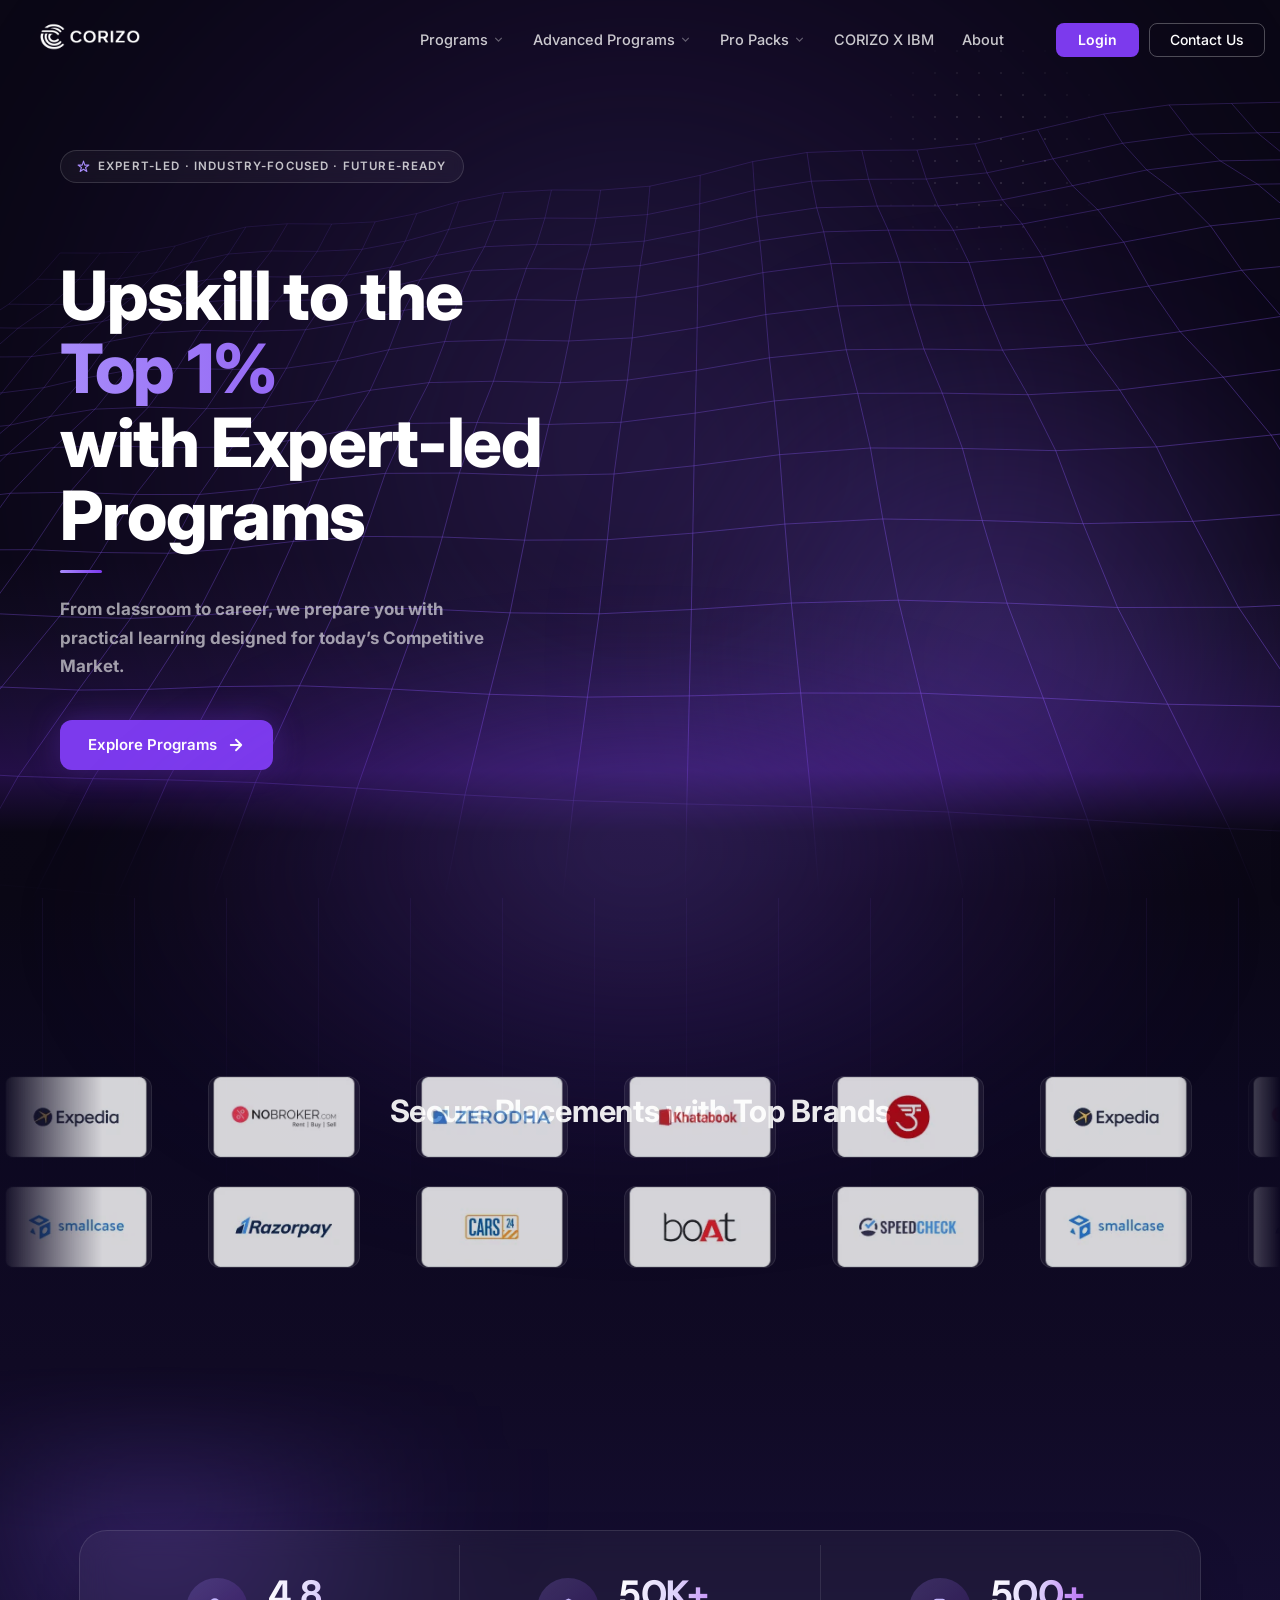
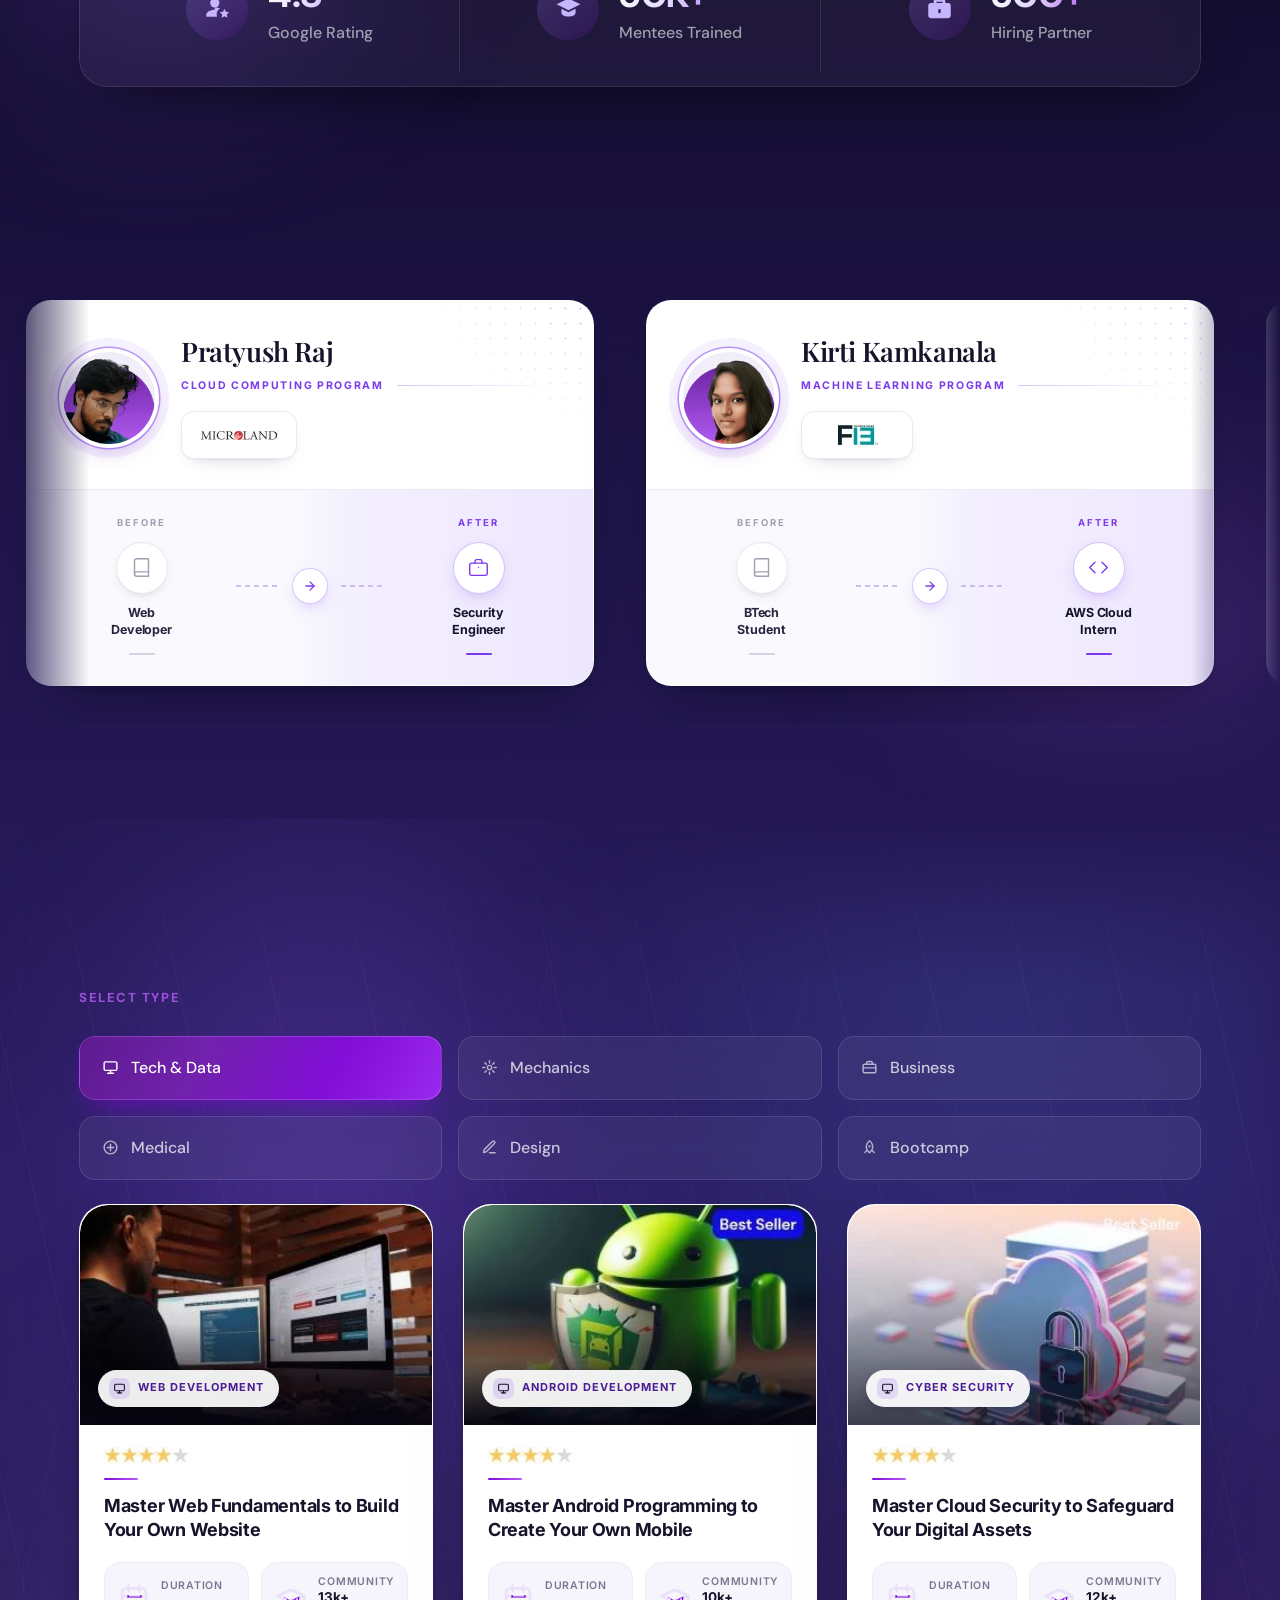
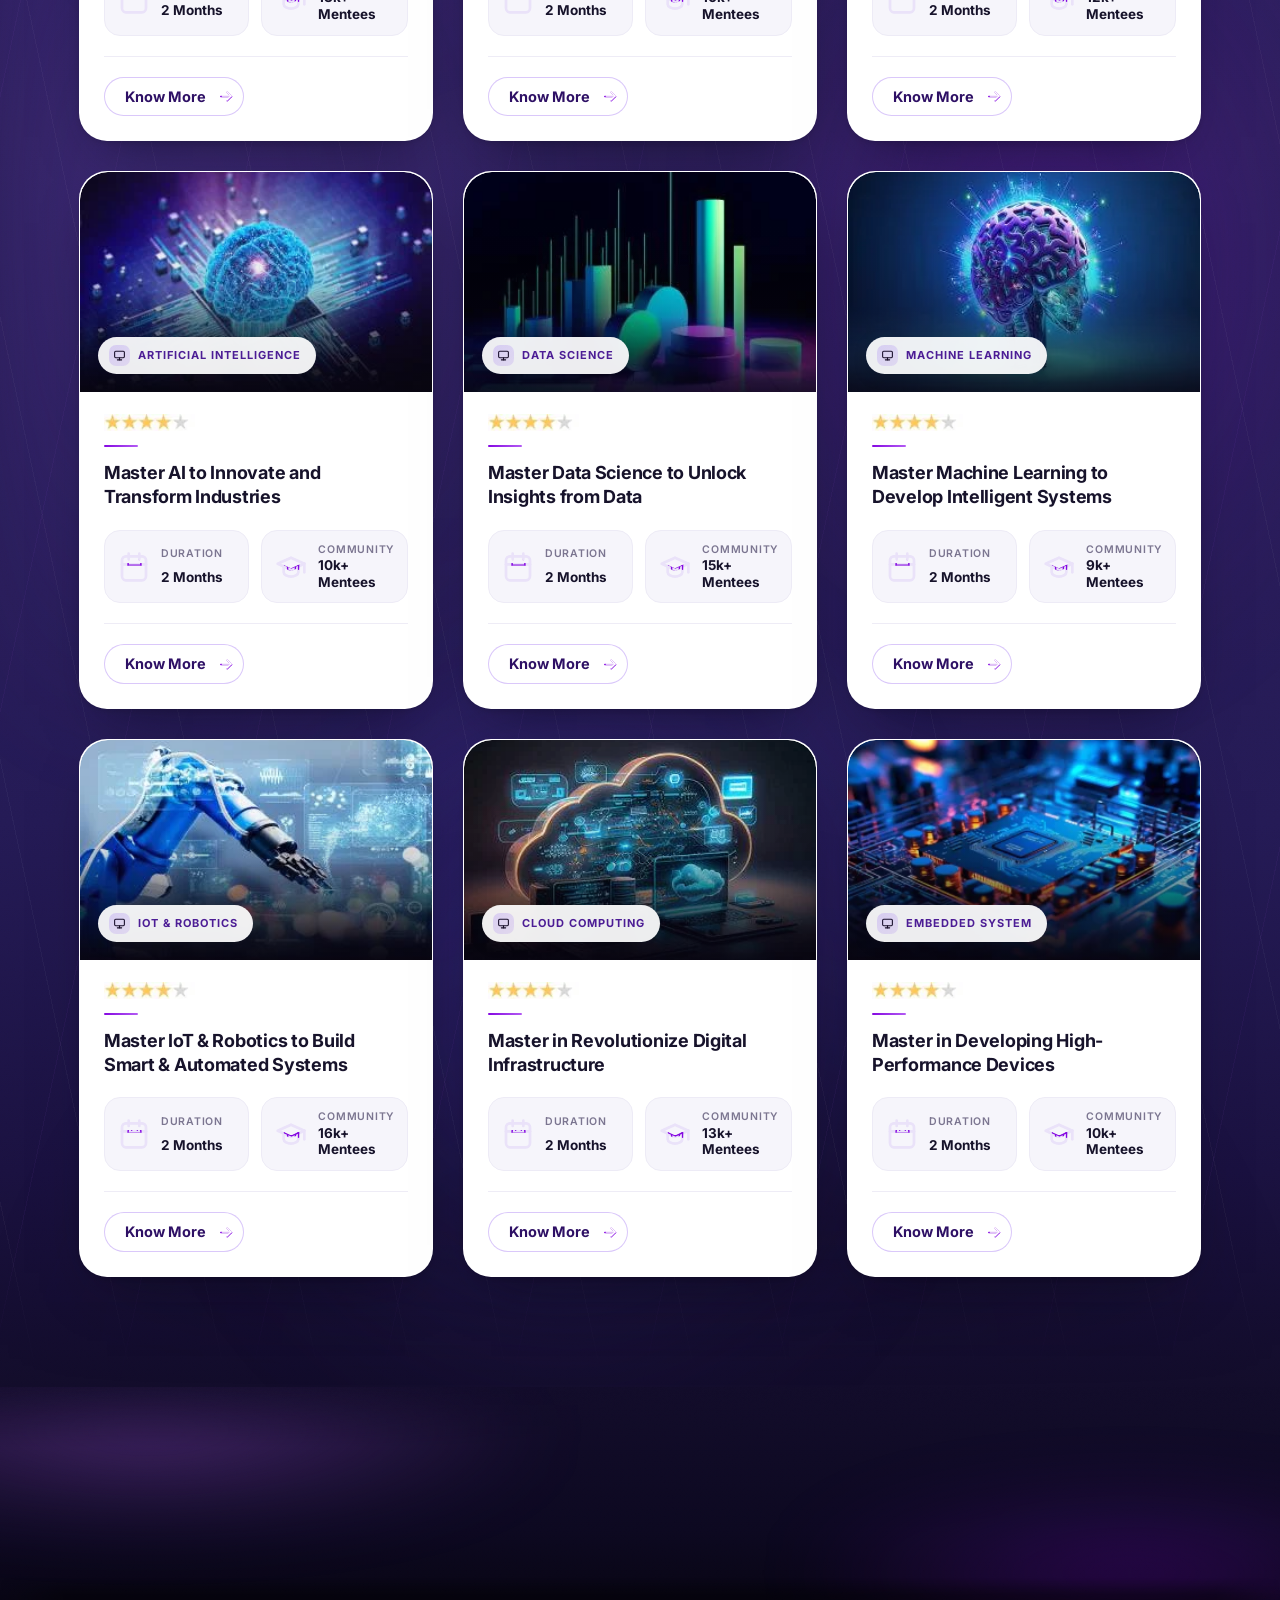
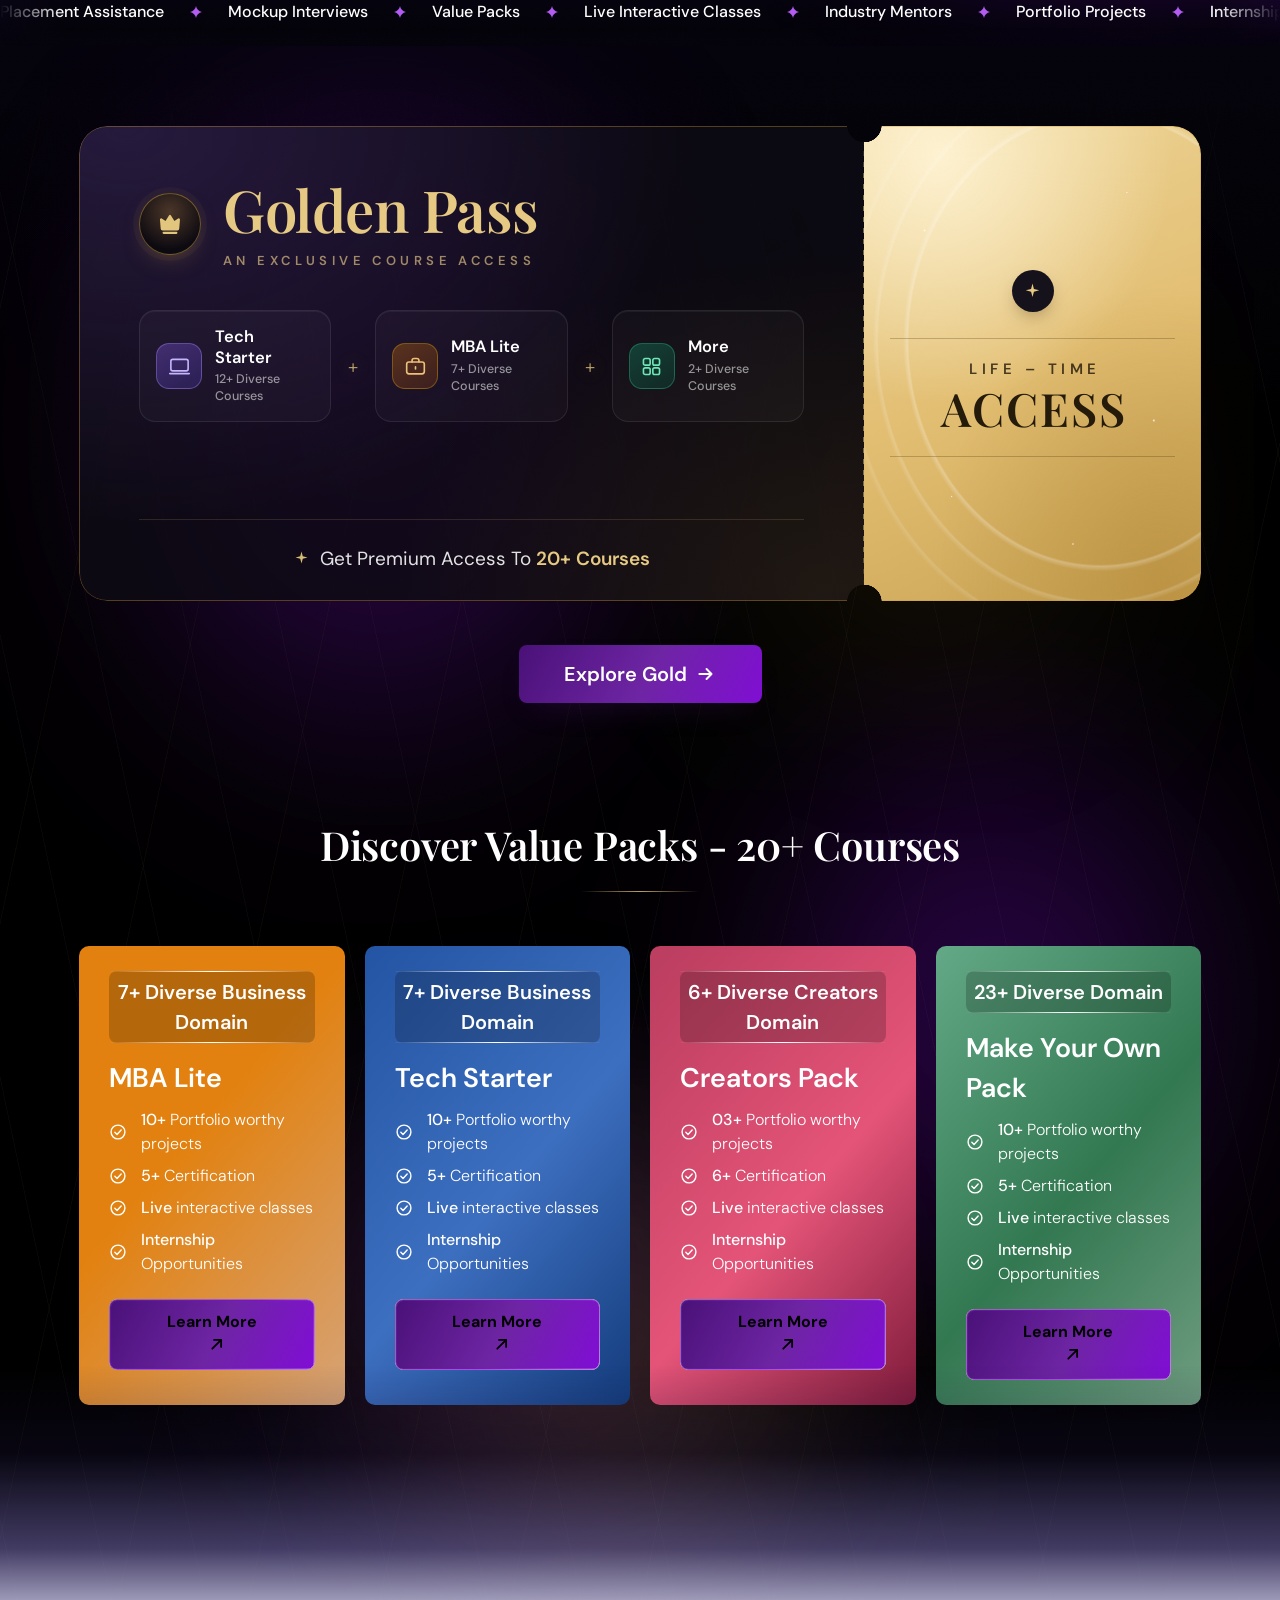
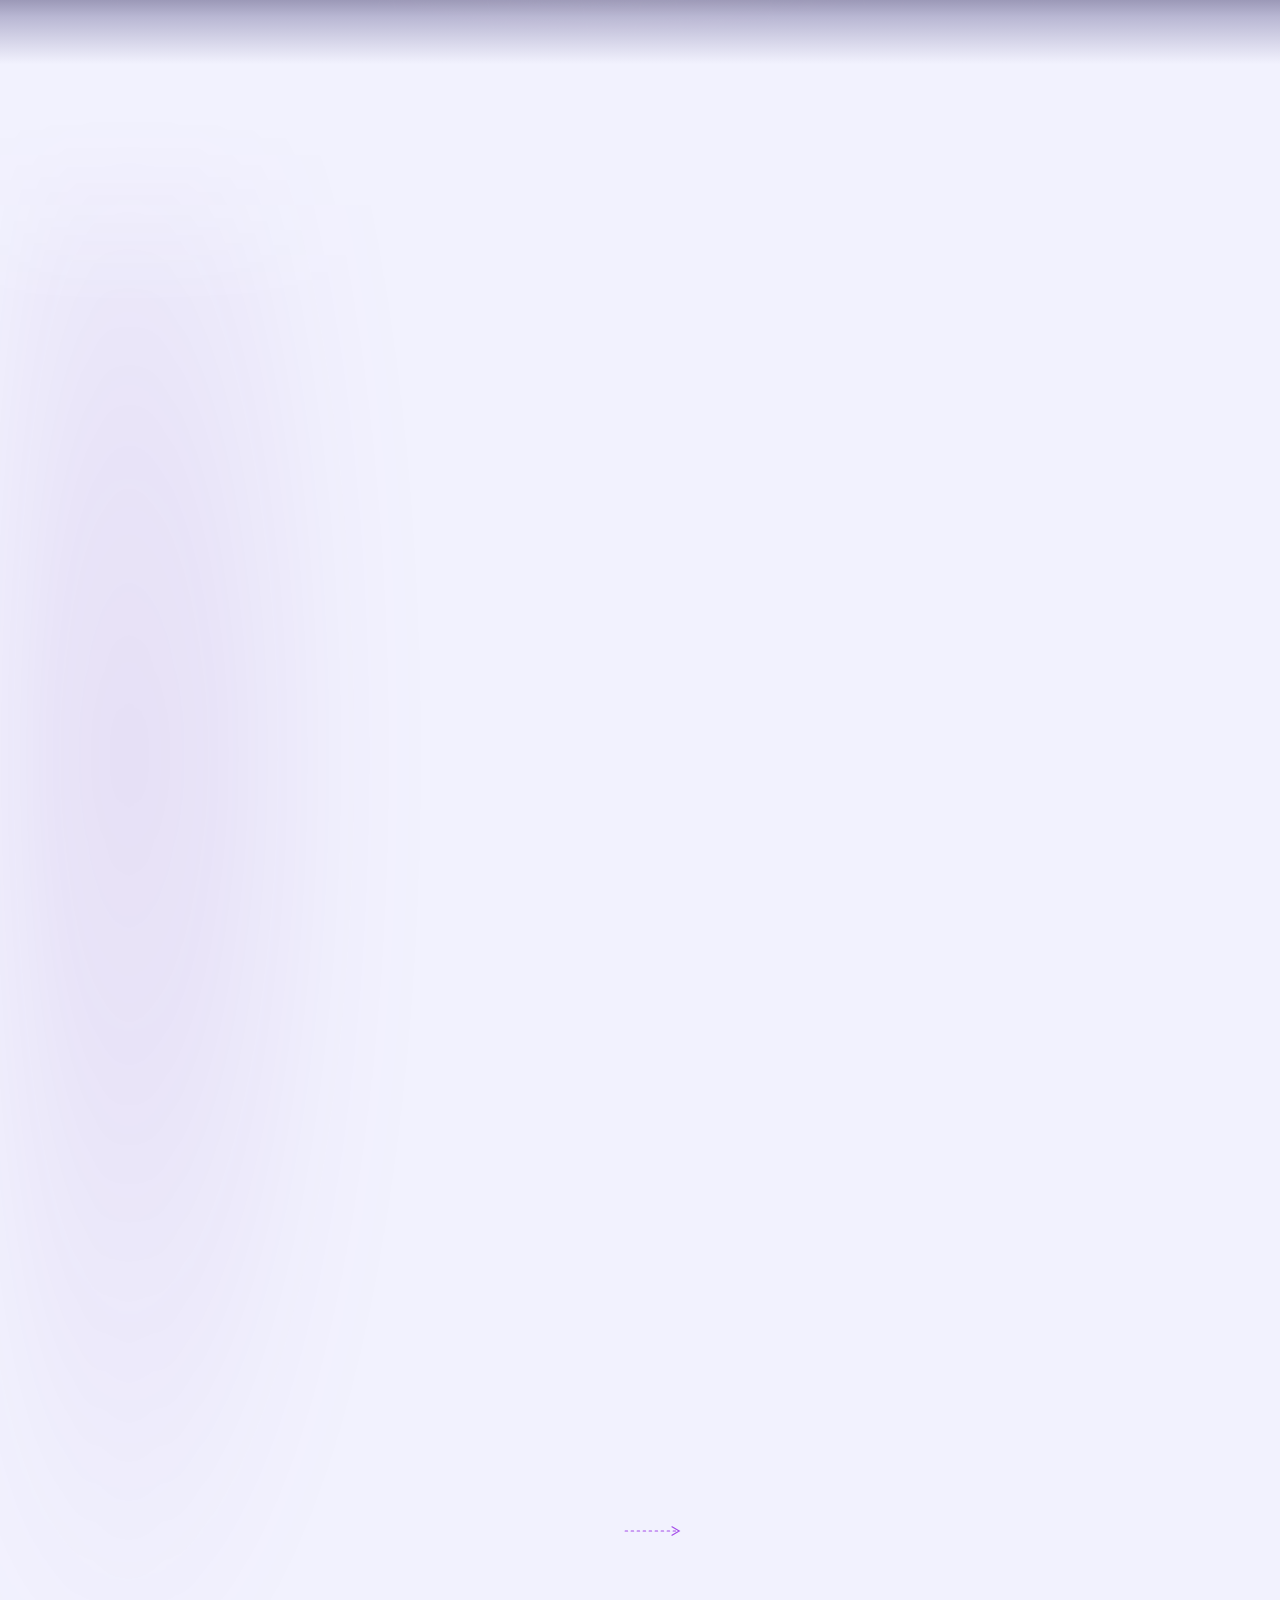
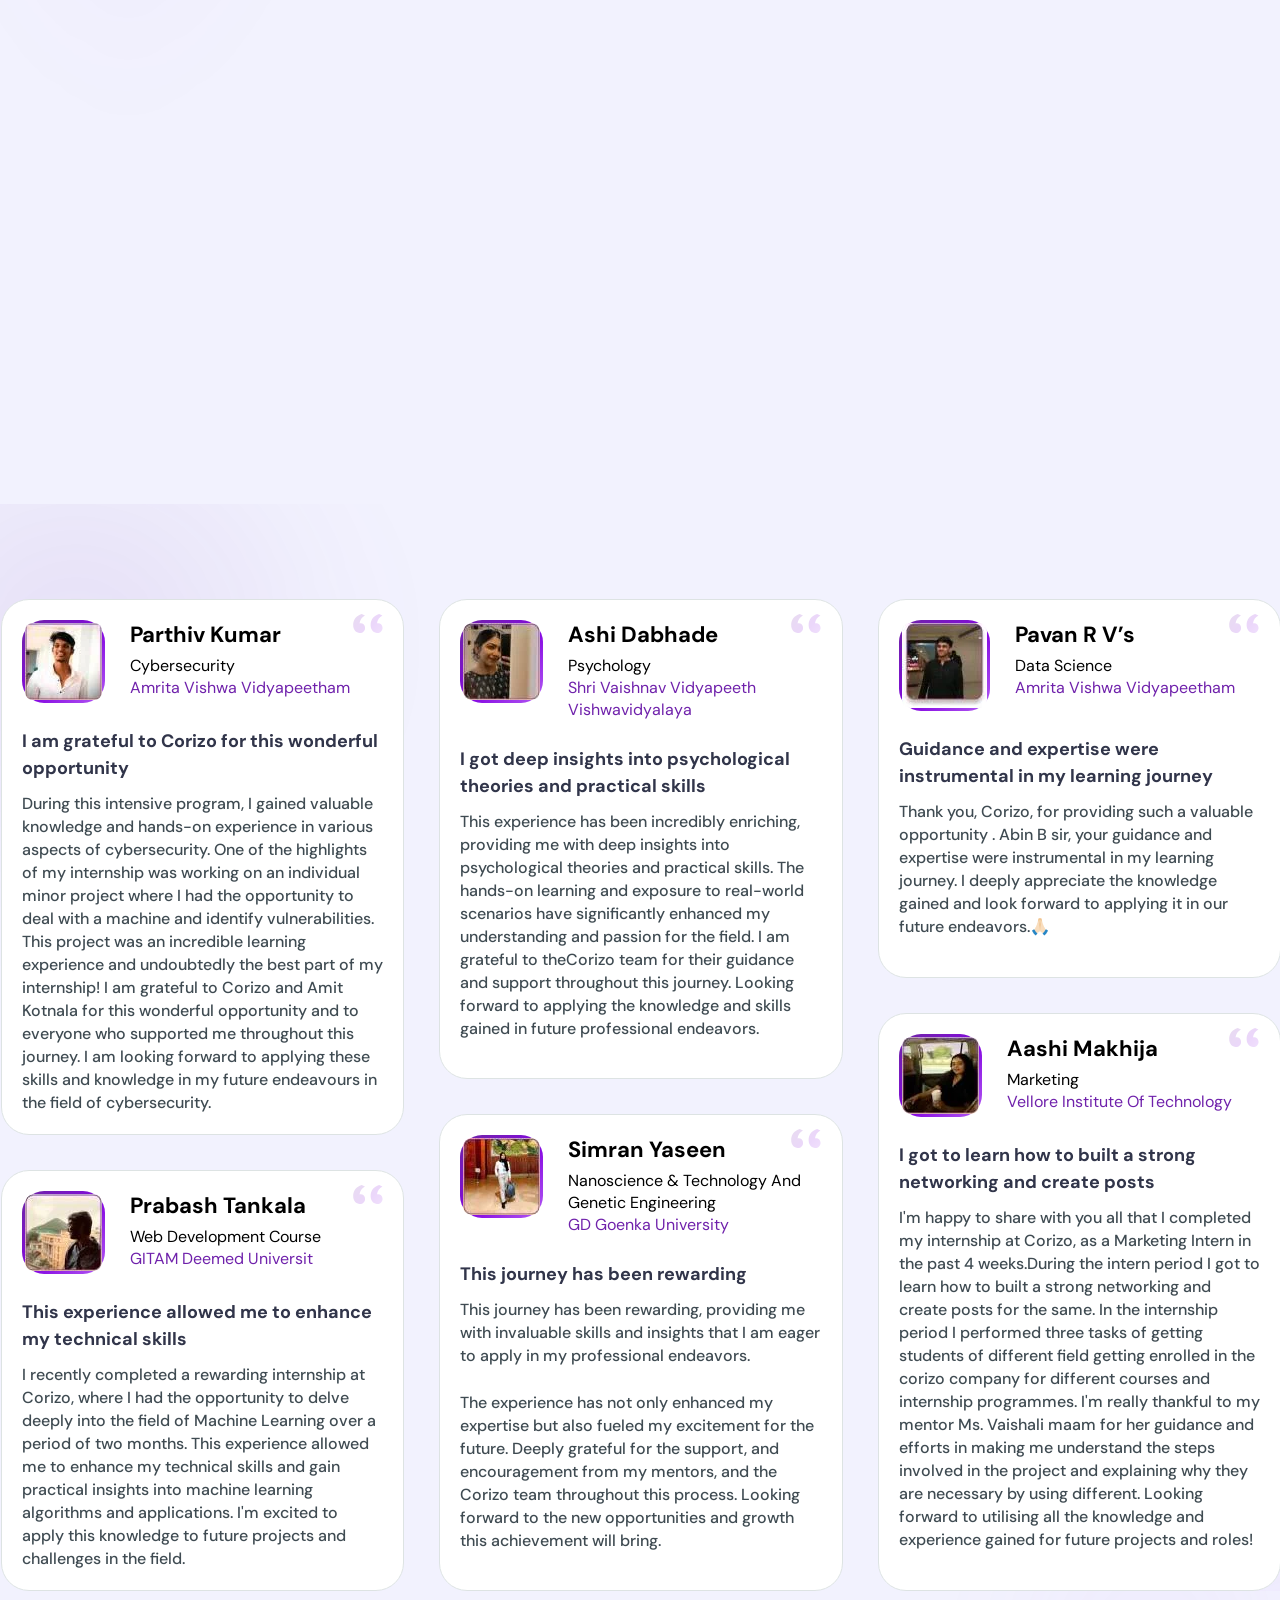
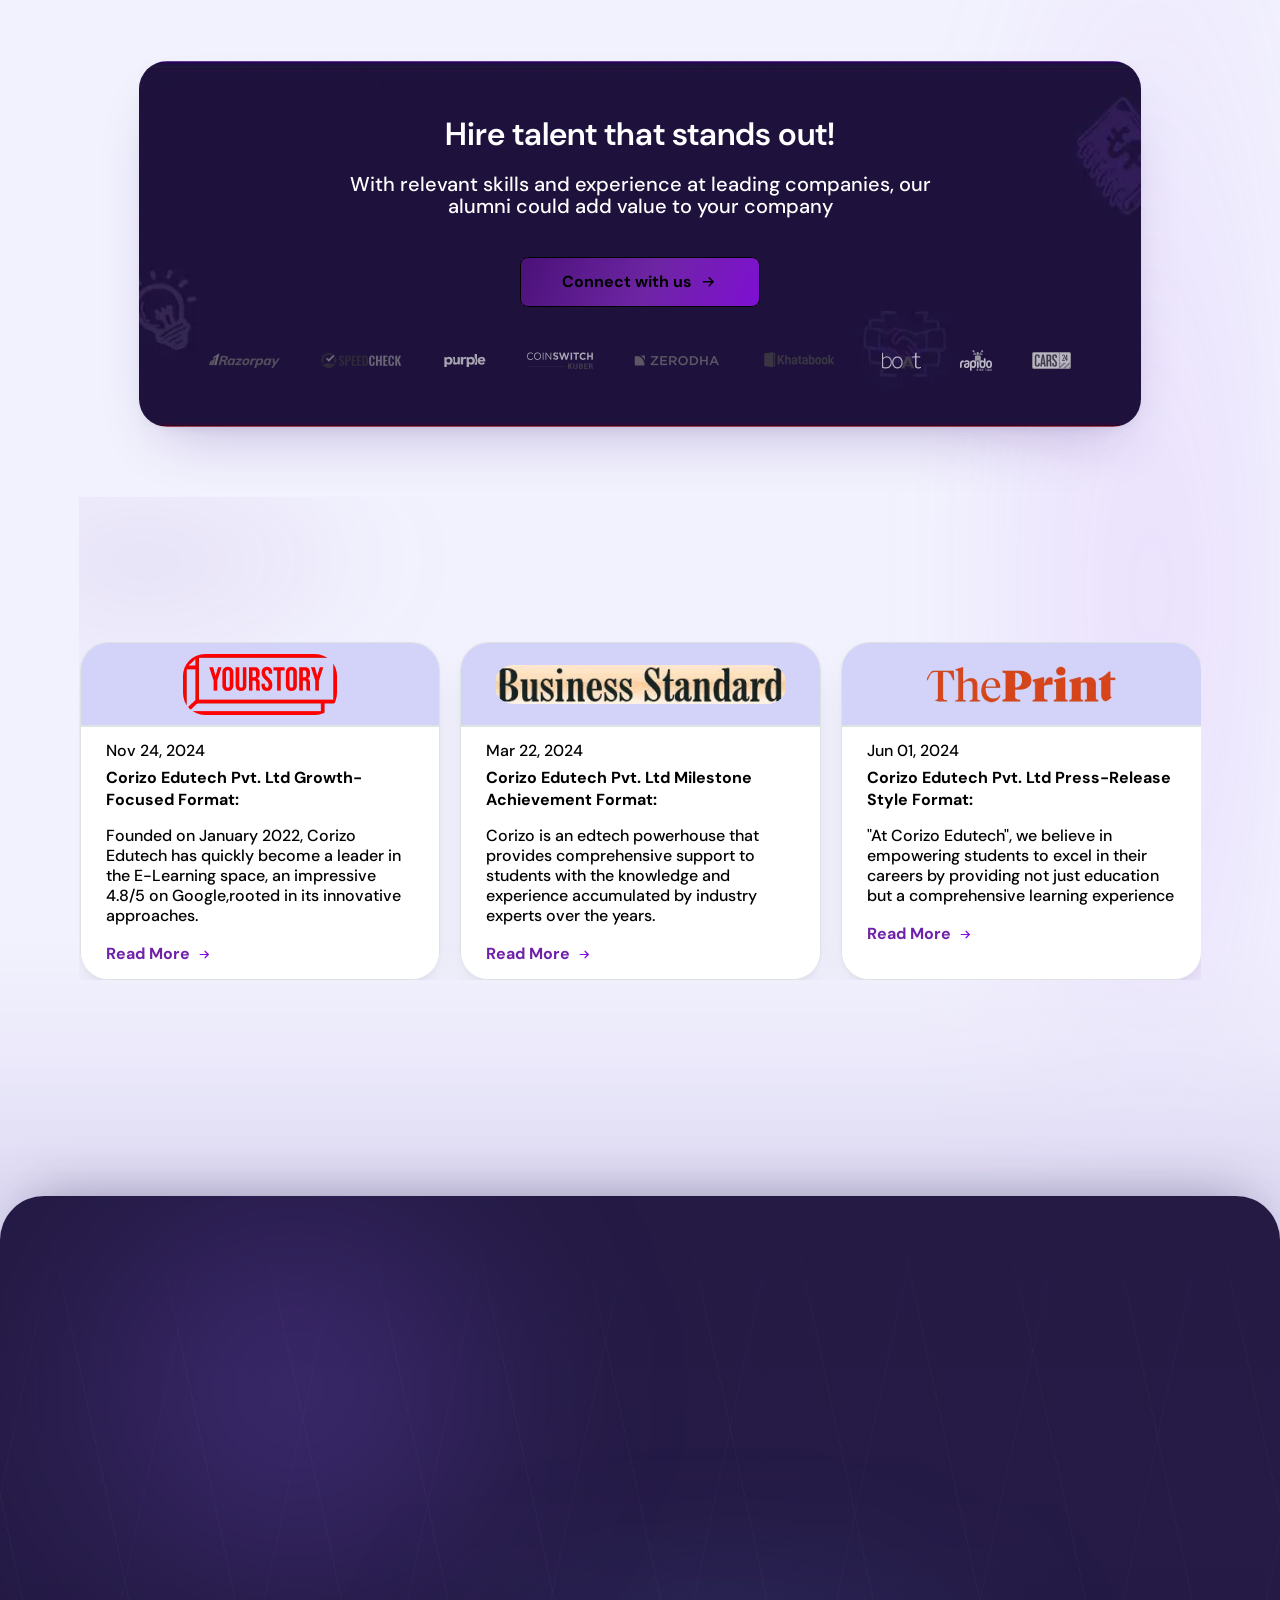
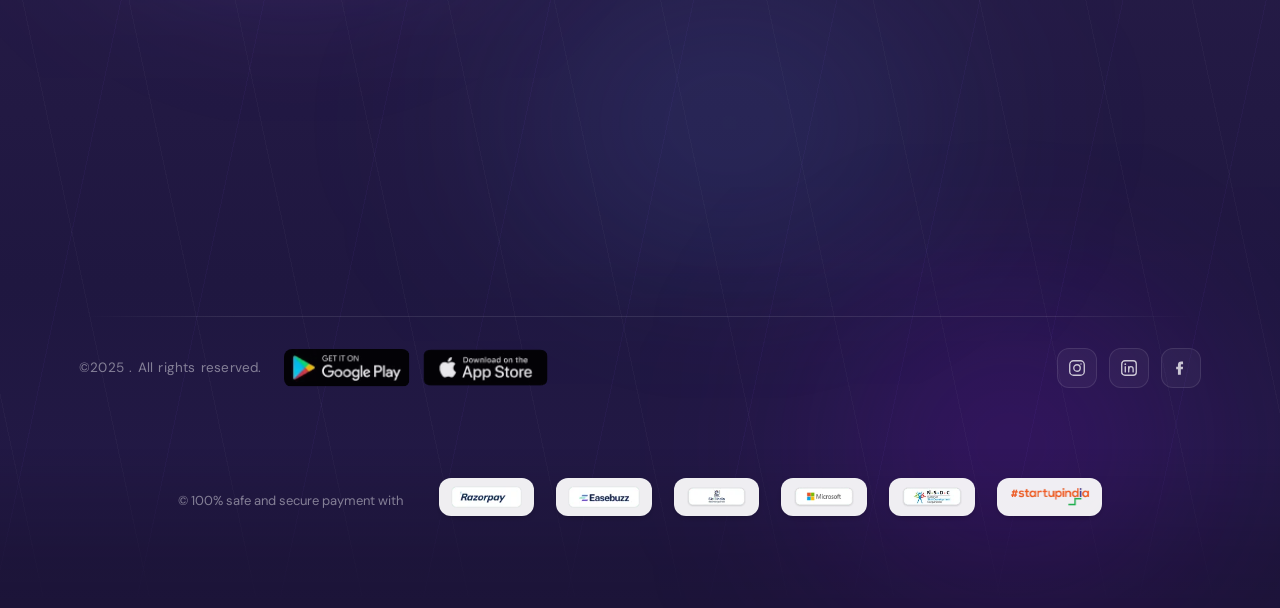
==== commit da5e4ed3: "feat: make the page one continuous field; shrink transition cards; anchor the footer Section flow --" ====
--- a/index.html
+++ b/index.html
@@ -1150,7 +1150,7 @@
     </style>
     <link rel='stylesheet' id='techglobiz-style-css' href='assets/wp-content/themes/techglobiz/style.css?ver=1.0.0'
         media='all' />
-    <link rel="stylesheet" id="cz-premium-css" href="assets/premium/premium.css?v=41">
+    <link rel="stylesheet" id="cz-premium-css" href="assets/premium/premium.css?v=44">
     <script id="jquery-core-js" src="assets/wp-includes/js/jquery/jquery.min.js?ver=3.7.1"></script>
     <script id="jquery-migrate-js" src="assets/wp-includes/js/jquery/jquery-migrate.min.js?ver=3.4.1"></script>
     <script id="jquery-telephone-js"
@@ -1849,13 +1849,15 @@
             -webkit-mask-image: linear-gradient(90deg, transparent 0%, #000 7%, #000 93%, transparent 100%);
         }
 
-        /* Duration scales with the wider cards so the travel speed in px/s
-           stays where it was — the cards are 1.9x wider, so is the loop. */
+        /* Duration tracks the card *pitch* (card width + gap), not the card
+           width alone, so travel speed in px/s stays constant whenever either
+           changes. Pitch went 640+34=674 → 568+52=620, i.e. ×0.92, so the loop
+           does too: 68s → 63s. */
         .cz-transit-track {
             display: flex;
             width: max-content;
             will-change: transform;
-            animation: czTransitScroll 68s linear infinite;
+            animation: czTransitScroll 63s linear infinite;
         }
 
         .cz-transit-track:hover {
@@ -1864,8 +1866,8 @@
 
         .cz-transit-group {
             display: flex;
-            gap: 34px;
-            padding: 22px 17px 36px;
+            gap: 52px;
+            padding: 22px 26px 36px;
         }
 
         @keyframes czTransitScroll {
@@ -1893,7 +1895,7 @@
            three existing siblings without touching the markup the marquee
            duplicates: avatar and body share the top row, the panel spans both. */
         .tc-card {
-            width: 640px;
+            width: 568px;
             flex-shrink: 0;
             display: grid;
             grid-template-columns: auto 1fr;
@@ -1903,7 +1905,7 @@
             align-content: start;
             background: #fff;
             border: 1px solid rgba(255, 255, 255, .5);
-            border-radius: 28px;
+            border-radius: 25px;
             overflow: hidden;
             position: relative;
             box-shadow:
@@ -1928,8 +1930,8 @@
             position: absolute;
             top: 0;
             right: 0;
-            width: 190px;
-            height: 150px;
+            width: 170px;
+            height: 134px;
             pointer-events: none;
             background-image: radial-gradient(circle, rgba(124, 58, 237, .2) 1.1px, transparent 1.1px);
             background-size: 15px 15px;
@@ -1942,12 +1944,12 @@
             grid-area: avatar;
             display: flex;
             align-items: center;
-            padding: 40px 0 34px 40px;
+            padding: 36px 0 30px 36px;
         }
 
         .tc-avatar {
-            width: 104px;
-            height: 104px;
+            width: 92px;
+            height: 92px;
             border-radius: 50%;
             object-fit: cover;
             object-position: top center;
@@ -1967,7 +1969,7 @@
             flex-direction: column;
             align-items: flex-start;
             justify-content: center;
-            padding: 40px 40px 34px 30px;
+            padding: 36px 36px 30px 26px;
             text-align: left;
             min-width: 0;
         }
@@ -1978,12 +1980,12 @@
            for decoration. */
         .tc-name {
             font-family: "Playfair Display", Georgia, serif;
-            font-size: 30px;
+            font-size: 27px;
             font-weight: 600;
             color: #17132B;
             letter-spacing: -0.015em;
             line-height: 1.1;
-            margin: 0 0 12px;
+            margin: 0 0 11px;
         }
 
         /* Program label plus one trailing hairline. The reference flanks the
@@ -1994,9 +1996,9 @@
             display: flex;
             align-items: center;
             justify-content: flex-start;
-            gap: 14px;
+            gap: 13px;
             width: 100%;
-            margin-bottom: 20px;
+            margin-bottom: 18px;
         }
 
         .tc-program-line {
@@ -2033,16 +2035,16 @@
             justify-content: center;
             background: #fff;
             border: 1px solid #EBE7F7;
-            border-radius: 14px;
-            padding: 9px 20px;
-            min-height: 54px;
-            min-width: 126px;
+            border-radius: 13px;
+            padding: 8px 18px;
+            min-height: 48px;
+            min-width: 112px;
             box-shadow: 0 1px 2px rgba(28, 12, 58, .04), 0 8px 20px -12px rgba(28, 12, 58, .28);
         }
 
         .tc-logo-pill img {
-            max-height: 34px;
-            max-width: 112px;
+            max-height: 30px;
+            max-width: 100px;
             width: auto;
             object-fit: contain;
         }
@@ -2061,18 +2063,18 @@
                     #F3EFFE 58%,
                     #EDE7FD 100%);
             border-top: 1px solid #EDEAF6;
-            padding: 30px 44px 34px;
+            padding: 26px 38px 30px;
             display: grid;
             grid-template-columns: 1fr auto 1fr;
             align-items: center;
-            gap: 20px;
+            gap: 18px;
         }
 
         .tc-side {
             display: flex;
             flex-direction: column;
             align-items: center;
-            gap: 12px;
+            gap: 11px;
             min-width: 0;
         }
 
@@ -2090,8 +2092,8 @@
         }
 
         .tc-icon-circle {
-            width: 58px;
-            height: 58px;
+            width: 52px;
+            height: 52px;
             border-radius: 50%;
             background: #fff;
             border: 1px solid #EAE7F3;
@@ -2108,8 +2110,8 @@
         }
 
         .tc-icon-circle svg {
-            width: 24px;
-            height: 24px;
+            width: 21px;
+            height: 21px;
             stroke: #A0A0B4;
             fill: none;
             stroke-width: 1.6;
@@ -2123,7 +2125,7 @@
 
         .tc-role {
             font-family: 'Inter', system-ui, sans-serif;
-            font-size: 13.5px;
+            font-size: 12.5px;
             font-weight: 700;
             color: #2A2440;
             text-align: center;
@@ -2156,9 +2158,9 @@
             flex-direction: row;
             align-items: center;
             justify-content: center;
-            gap: 14px;
+            gap: 13px;
             flex-shrink: 0;
-            width: 168px;
+            width: 148px;
         }
 
         .tc-dash {
@@ -2175,8 +2177,8 @@
         }
 
         .tc-arrow-btn {
-            width: 40px;
-            height: 40px;
+            width: 36px;
+            height: 36px;
             border-radius: 50%;
             background: #fff;
             border: 1px solid rgba(124, 58, 237, .28);
@@ -2188,8 +2190,8 @@
         }
 
         .tc-arrow-btn svg {
-            width: 16px;
-            height: 16px;
+            width: 14px;
+            height: 14px;
             stroke: #7c3aed;
             fill: none;
             stroke-width: 2.2;
@@ -2201,33 +2203,42 @@
            The card narrows in two steps and only collapses to the stacked
            layout once the horizontal read genuinely stops fitting. */
         @media (max-width: 991px) {
+
+            /* Card and gap step down together, holding the same card:gap ratio
+               as desktop (568:52 ≈ 484:44) so the rhythm reads identically on
+               tablet rather than tightening up. */
+            .cz-transit-group {
+                gap: 44px;
+                padding: 18px 22px 32px;
+            }
+
             .tc-card {
-                width: 544px;
+                width: 484px;
             }
 
             .tc-avatar-wrap {
-                padding: 32px 0 28px 32px;
+                padding: 28px 0 24px 28px;
             }
 
             .tc-avatar {
-                width: 88px;
-                height: 88px;
+                width: 78px;
+                height: 78px;
             }
 
             .tc-body {
-                padding: 32px 32px 28px 24px;
+                padding: 28px 28px 24px 21px;
             }
 
             .tc-name {
-                font-size: 26px;
+                font-size: 23px;
             }
 
             .tc-ba-panel {
-                padding: 26px 32px 30px;
+                padding: 22px 28px 26px;
             }
 
             .tc-connector {
-                width: 118px;
+                width: 104px;
             }
         }
 
--- a/assets/premium/premium.css
+++ b/assets/premium/premium.css
@@ -54,8 +54,34 @@
     --stop-gold: #05030C;
     /* gold pass → light zone */
     --stop-light: #F2F2FE;
+    /* the shelf the footer sits on. The light zone deepens into this over its
+       last 300px; the footer's rounded top corners are cut against it. It is a
+       tinted step off --stop-light, not a new hue, so the deepening reads as
+       the light zone settling rather than as another band. */
+    --stop-shelf: #DCD8F2;
     /* light zone → footer */
     --stop-footer: #241A44;
+
+    /* ---- Section overlay edge fade ----------------------------------------
+       The base gradients already hand off on matching colours, but every
+       section also carries overlay layers — drifting aurora blobs, the
+       topographic wave grid, film grain, ambient washes — and each of those
+       lives inside a section with `overflow: hidden`. Unmasked, they are cut
+       flat at the section edge: the surface colour flows through the boundary
+       while the *texture on top of it* switches off in one pixel row. That
+       edge is the line you still see after the colours already match.
+
+       This fades every such layer in at the top of its section and out at the
+       bottom, so the texture arrives and leaves instead of starting and
+       stopping. Length is min()-based on purpose: a fixed 170px would swallow
+       a short band like the Pro Packs strip whole, and a bare percentage would
+       give a 2200px section an absurd 600px ramp. */
+    --edge-fade-len: min(170px, 28%);
+    --edge-fade: linear-gradient(180deg,
+            transparent 0,
+            #000 var(--edge-fade-len),
+            #000 calc(100% - var(--edge-fade-len)),
+            transparent 100%);
 
     /* ---- Radius scale ------------------------------------------------------
        Four steps, applied by role rather than by section: controls, chips,
@@ -151,8 +177,22 @@
    are fixed individually below; this is the backstop so no future breakpoint
    can reintroduce a horizontal scrollbar.
    `clip` rather than `hidden` on purpose: `hidden` would turn <html> into a
-   scroll container and break the sticky header. */
+   scroll container and break the sticky header.
+
+   The guard has to be on <body> as well, and this is not belt-and-braces. The
+   root element's overflow is *propagated to the viewport*, and the viewport
+   applies it per the used values of both axes — so `overflow-x: clip` sitting
+   next to an untouched `overflow-y: visible` on <html> alone did not actually
+   clip: the page stayed horizontally scrollable by 173px at 768px, dragged out
+   by the off-canvas cart drawer and the legacy menu wrapper. Because <body>'s
+   overflow is not propagated, declaring it here is what does the clipping.
+   Verified: no element on the page uses `position: sticky`, so neither
+   declaration can strand one. */
 html {
+    overflow-x: clip;
+}
+
+body {
     overflow-x: clip;
 }
 
@@ -834,6 +874,30 @@
    heading (white text) invisible. */
 body {
     background-color: var(--stop-hero);
+}
+
+/* Every section-level overlay layer, faded at both ends by one shared token.
+   These are grouped rather than declared per component so a new section cannot
+   be added with a hard-terminating texture: the layer classes are the contract.
+
+   Blobs are included even though most of them sit mid-section and never reach
+   an edge. It costs them nothing — they are radial gradients that already run
+   to `transparent 72%` well inside their own box, so fading the outer band
+   removes the clipped ones' straight edge without visibly dimming the rest.
+
+   The washes and blobs drift on transforms, so their mask drifts with them by
+   a few percent. On a ramp this soft that is not perceivable, and it is
+   strictly better than the hard cut it replaces. */
+.cz-dark-texture::before,
+.cz-dark-texture::after,
+.cz-aurora-layer,
+.cz-gp-layer,
+.cz-aurora-waves,
+.cz-gp-waves,
+.cz-gp-grain,
+.cz-hero-bridge+.bg-colord::before {
+    -webkit-mask-image: var(--edge-fade);
+    mask-image: var(--edge-fade);
 }
 
 /* ---- Movement 1: the dark field -------------------------------------------
@@ -1431,10 +1495,11 @@
     background-image:
         repeating-linear-gradient(78deg, transparent 0 38px, rgba(255, 255, 255, .035) 38px 39px, transparent 39px 92px),
         repeating-linear-gradient(102deg, transparent 0 54px, rgba(179, 91, 243, .05) 54px 55px, transparent 55px 128px);
-    /* Fades out at both ends so the wave texture never terminates on an edge
-       — the same trick the hero grid uses at the bridge. */
-    -webkit-mask-image: linear-gradient(180deg, transparent 0%, #000 12%, #000 84%, transparent 100%);
-    mask-image: linear-gradient(180deg, transparent 0%, #000 12%, #000 84%, transparent 100%);
+    /* Fades out at both ends so the wave texture never terminates on an edge.
+       Was a bespoke 12%/84% ramp; now the shared --edge-fade, so this section
+       and every other one soften by the same amount. */
+    -webkit-mask-image: var(--edge-fade);
+    mask-image: var(--edge-fade);
     animation: cz-wave-drift 90s linear infinite;
 }
 
@@ -2133,16 +2198,26 @@
 }
 
 /* ---- Pro Packs ticker ------------------------------------------------------
-   Restores the original design: a full-bleed black band hairlined top and
-   bottom, carrying centred white labels separated by a small diamond. The
-   separator is a custom SVG (was a raster txt-subtract.png) so it stays
-   crisp at any density and can be tinted from the palette. */
+   A full-bleed ticker carrying centred white labels separated by a small
+   diamond. The separator is a custom SVG (was a raster txt-subtract.png) so
+   it stays crisp at any density and can be tinted from the palette.
+
+   It used to be painted #000 and hairlined top and bottom in rgba(221,227,227,.35)
+   — two light rules running the full width of a dark page, which were the most
+   literal section-separator lines on the site. The band now *deepens* the field
+   instead of replacing it: a translucent darkening that fades to nothing at both
+   its own edges, so the ticker reads as a denser passage of the same surface and
+   owns no edge of its own. Vertical fade is the background gradient; horizontal
+   fade stays on the mask. */
 
 #marquee-slider {
-    background: #000;
-    border-top: 1px solid rgba(221, 227, 227, .35);
-    border-bottom: 1px solid rgba(221, 227, 227, .35);
-    padding: 16px 0;
+    background: linear-gradient(180deg,
+            transparent 0%,
+            rgba(0, 0, 0, .34) 24%,
+            rgba(0, 0, 0, .34) 76%,
+            transparent 100%);
+    border: 0;
+    padding: 22px 0;
     /* the band itself is edge-to-edge; only the labels fade at the edges */
     -webkit-mask-image: linear-gradient(90deg, transparent, #000 5%, #000 95%, transparent);
     mask-image: linear-gradient(90deg, transparent, #000 5%, #000 95%, transparent);
@@ -2325,6 +2400,15 @@
     padding-bottom: 260px;
 }
 
+/* The lower page used to ramp all the way down to --stop-footer, which was
+   correct while the footer was a flush dark slab: both sides of the boundary
+   were the same pixel value, so there was nothing to see.
+
+   The footer now has rounded top corners, and a rounded corner is only a
+   corner if something different shows through it. So the ramp stops at
+   --stop-shelf — a soft lavender a single step off the light zone. The footer
+   is cut against that: the corners read clearly, while the approach to them
+   stays a slow deepening of the light surface rather than a hard edge. */
 .bg-discover+.bg-colord::after {
     content: '';
     position: absolute;
@@ -2336,10 +2420,9 @@
     pointer-events: none;
     background: linear-gradient(180deg,
             transparent 0%,
-            rgba(196, 190, 232, .38) 30%,
-            rgba(108, 92, 168, .6) 58%,
-            rgba(48, 36, 96, .9) 82%,
-            var(--stop-footer) 100%);
+            rgba(232, 229, 248, .55) 34%,
+            rgba(224, 220, 245, .8) 64%,
+            var(--stop-shelf) 100%);
 }
 
 
@@ -3447,10 +3530,13 @@
    2. It runs the same aurora system as the hero and Explore Programs, on the
       same co-prime drift periods, held in the blue/indigo end of the palette
       so it settles rather than restates.
-   3. Its content sits inside one softly-bordered panel with a single vertical
-      rule separating the brand column from the link columns. The panel edge —
-      not a change of background — is what marks the footer as a distinct
-      region, which is a much quieter signal than a hard band of colour.
+   3. The footer surface *is* the container. It was previously a flush slab
+      holding a floating glass card — a bordered, 30px-radius panel inset on
+      all four sides, which read as a component parked at the bottom of the
+      page rather than as the page's own ending. The rounding now belongs to
+      the surface: rounded at the top, square at the bottom, running to the
+      last pixel of the document. A footer closed on all four sides floats; one
+      that is open at the bottom is anchored.
 
    Type scale: 15px headings (was 24px, which competed with page headings),
    14.5px links at 62% white, 13.5px addresses. The hierarchy is carried by
@@ -3465,7 +3551,20 @@
             #251B46 34%,
             #1F1740 68%,
             #241A48 100%);
-    padding: 96px 0 0;
+    /* Top only. The bottom stays square so the surface runs off the end of the
+       document instead of closing back on itself. */
+    border-radius: 44px 44px 0 0;
+    /* Load-bearing, and equal to the radius by construction. Outside a rounded
+       corner you see whatever is *behind* the element — which for a normal-flow
+       block is the body, i.e. --stop-hero, near-black. Un-offset, the corners
+       would cut two dark notches into the lavender shelf. Pulling the footer up
+       by exactly its own radius puts the corner cut over the tail of the light
+       zone instead, so what shows through is --stop-shelf. Change the radius at
+       any breakpoint and this must move with it. */
+    margin-top: -44px;
+    /* Lifts the corner cut off the shelf without drawing a line along it. */
+    box-shadow: 0 -24px 60px -30px rgba(36, 26, 68, .45);
+    padding: 92px 0 0;
 }
 
 /* The gradient hairline that used to sit across the very top edge is gone —
@@ -3523,12 +3622,14 @@
     animation: cz-wave-drift 90s linear infinite;
 }
 
-/* The aurora is faded in over the first 200px so the drifting light does not
-   suddenly switch on at the boundary — it arrives with the surface. */
+/* The aurora arrives with the surface rather than switching on at the
+   boundary. This was a top-only 200px fade-in; it now uses the shared
+   --edge-fade, which also lets the drift settle out across the last screen of
+   the page instead of running at full strength into the final pixel row. */
 footer.site-footer .cz-aurora-layer,
 footer.site-footer .cz-aurora-waves {
-    -webkit-mask-image: linear-gradient(180deg, transparent 0, #000 200px);
-    mask-image: linear-gradient(180deg, transparent 0, #000 200px);
+    -webkit-mask-image: var(--edge-fade);
+    mask-image: var(--edge-fade);
 }
 
 footer.site-footer .container,
@@ -3545,14 +3646,19 @@
     }
 }
 
-/* ---- Panel ---------------------------------------------------------------- */
+/* ---- Content well ----------------------------------------------------------
+   No border, no fill, no radius, no backdrop-filter: with the surface itself
+   now shaped, a second shaped box inside it was the "floating card" reading
+   twice over. What remains is pure layout, aligned to the same container
+   width as every other section so the footer's left edge lines up with the
+   page above it. */
 footer.site-footer>.container {
-    border: 1px solid rgba(255, 255, 255, .07);
-    border-radius: 30px;
-    background: rgba(255, 255, 255, .022);
-    -webkit-backdrop-filter: blur(6px);
-    backdrop-filter: blur(6px);
-    padding: 56px 56px 48px;
+    border: 0;
+    border-radius: 0;
+    background: none;
+    -webkit-backdrop-filter: none;
+    backdrop-filter: none;
+    padding: 0 15px 52px;
 }
 
 /* ---- Columns --------------------------------------------------------------
@@ -3562,7 +3668,7 @@
 .ftr-wrapper {
     display: grid;
     grid-template-columns: 1.55fr repeat(4, 1fr);
-    gap: 0 44px;
+    gap: 0 48px;
     align-items: start;
 }
 
@@ -3572,20 +3678,24 @@
 }
 
 .ftr-wrapper .ftr-logo {
-    padding-right: 44px;
-}
-
+    padding-right: 48px;
+}
+
+/* Sits at the midpoint of the 48px gutter so the rule is optically centred
+   between the two columns rather than crowding the link column. Softened to
+   .10 and faded at both ends over a longer run — it should register as a
+   change of register, not as a drawn line. */
 .ftr-wrapper .ftr-logo::after {
     content: '';
     position: absolute;
-    top: 4px;
+    top: 6px;
     bottom: 0;
-    right: 0;
+    right: 24px;
     width: 1px;
     background: linear-gradient(180deg,
             transparent 0%,
-            rgba(255, 255, 255, .13) 12%,
-            rgba(255, 255, 255, .13) 76%,
+            rgba(255, 255, 255, .10) 18%,
+            rgba(255, 255, 255, .10) 72%,
             transparent 100%);
 }
 
@@ -3795,15 +3905,35 @@
 }
 
 /* ---- Social + app row ------------------------------------------------------ */
+/* The rule above this row was a hard border-top running the full container
+   width. It is now a gradient pseudo-element that fades out at both ends, so
+   it reads as a soft division inside the footer rather than another full-width
+   line drawn across the page. Same treatment as the brand-column divider, so
+   the two dividers in the footer speak with one voice. */
 .ftr-info {
+    position: relative;
     display: flex;
     flex-wrap: wrap;
     justify-content: space-between;
     align-items: center;
     gap: 24px;
-    margin: 48px 0 0;
-    padding: 28px 0 0;
-    border-top: 1px solid rgba(255, 255, 255, .07);
+    margin: 52px 0 0;
+    padding: 32px 0 0;
+    border-top: 0;
+}
+
+.ftr-info::before {
+    content: '';
+    position: absolute;
+    top: 0;
+    left: 0;
+    right: 0;
+    height: 1px;
+    background: linear-gradient(90deg,
+            transparent 0%,
+            rgba(255, 255, 255, .10) 14%,
+            rgba(255, 255, 255, .10) 86%,
+            transparent 100%);
 }
 
 .ftr-apps {
@@ -3869,11 +3999,16 @@
    The partner marks are supplied as dark-on-white raster logos, so they get
    light chips rather than being inverted — a mangled logo reads as a bug, and
    these are other companies' marks. */
+/* The strip used to be marked off by a full-width hairline over a flat
+   rgba(0,0,0,.18) band — a hard-edged rectangle inside a surface that is
+   otherwise all soft gradient. Both are gone. The separation now comes from a
+   gradient that darkens downward from nothing, so the page's last few hundred
+   pixels simply settle, and from the space above it. */
 .copyright-sect {
-    border-top: 1px solid rgba(255, 255, 255, .07);
-    padding: 26px 0 30px;
-    margin: 56px 0 0;
-    background: rgba(0, 0, 0, .18);
+    border-top: 0;
+    padding: 30px 0 34px;
+    margin: 8px 0 0;
+    background: linear-gradient(180deg, transparent 0%, rgba(0, 0, 0, .16) 62%, rgba(0, 0, 0, .22) 100%);
 }
 
 .ftr-btm-sect {
@@ -3950,26 +4085,33 @@
 /* ---- Footer responsive ------------------------------------------------------ */
 @media (max-width: 1199px) {
     footer.site-footer>.container {
-        padding: 44px 40px 40px;
+        padding: 0 15px 46px;
     }
 
     .ftr-wrapper {
-        gap: 0 32px;
+        gap: 0 36px;
     }
 
     .ftr-wrapper .ftr-logo {
-        padding-right: 32px;
+        padding-right: 36px;
+    }
+
+    .ftr-wrapper .ftr-logo::after {
+        right: 18px;
     }
 }
 
 @media (max-width: 991px) {
     footer.site-footer {
         padding-top: 72px;
+        /* Radius scales with the viewport — a 44px corner that is right at
+           1440 reads as a bulge at 768. Offset tracks it. */
+        border-radius: 34px 34px 0 0;
+        margin-top: -34px;
     }
 
     footer.site-footer>.container {
-        padding: 40px 32px 36px;
-        border-radius: 24px;
+        padding: 0 15px 40px;
     }
 
     .ftr-wrapper {
@@ -3981,7 +4123,24 @@
         grid-column: span 2;
         padding-right: 0;
         padding-bottom: 36px;
-        border-bottom: 1px solid rgba(255, 255, 255, .09);
+        position: relative;
+        border-bottom: 0;
+    }
+
+    /* Stacked, the identity/navigation split becomes a horizontal division —
+       same faded-gradient treatment as everywhere else in the footer. */
+    .ftr-wrapper .ftr-logo::before {
+        content: '';
+        position: absolute;
+        left: 0;
+        right: 0;
+        bottom: 0;
+        height: 1px;
+        background: linear-gradient(90deg,
+                transparent 0%,
+                rgba(255, 255, 255, .11) 14%,
+                rgba(255, 255, 255, .11) 86%,
+                transparent 100%);
     }
 
     /* The vertical rule only means "identity | navigation" while the two sit
@@ -3994,11 +4153,12 @@
 @media (max-width: 600px) {
     footer.site-footer {
         padding-top: 56px;
+        border-radius: 26px 26px 0 0;
+        margin-top: -26px;
     }
 
     footer.site-footer>.container {
-        padding: 32px 22px 30px;
-        border-radius: 20px;
+        padding: 0 15px 32px;
     }
 
     .ftr-wrapper {
@@ -4227,9 +4387,12 @@
    ========================================================================== */
 
 /* Panels ------------------------------------------------------------------- */
+/* The footer container is deliberately absent from this group. It is no longer
+   a panel — the footer *surface* carries the shape now (rounded top, square
+   bottom), and re-radiusing the inner container here would quietly rebuild the
+   floating card that shaping was meant to remove. */
 .cz-ticket,
-.counter-section,
-footer.site-footer>.container {
+.counter-section {
     border-radius: var(--r-panel);
 }
 
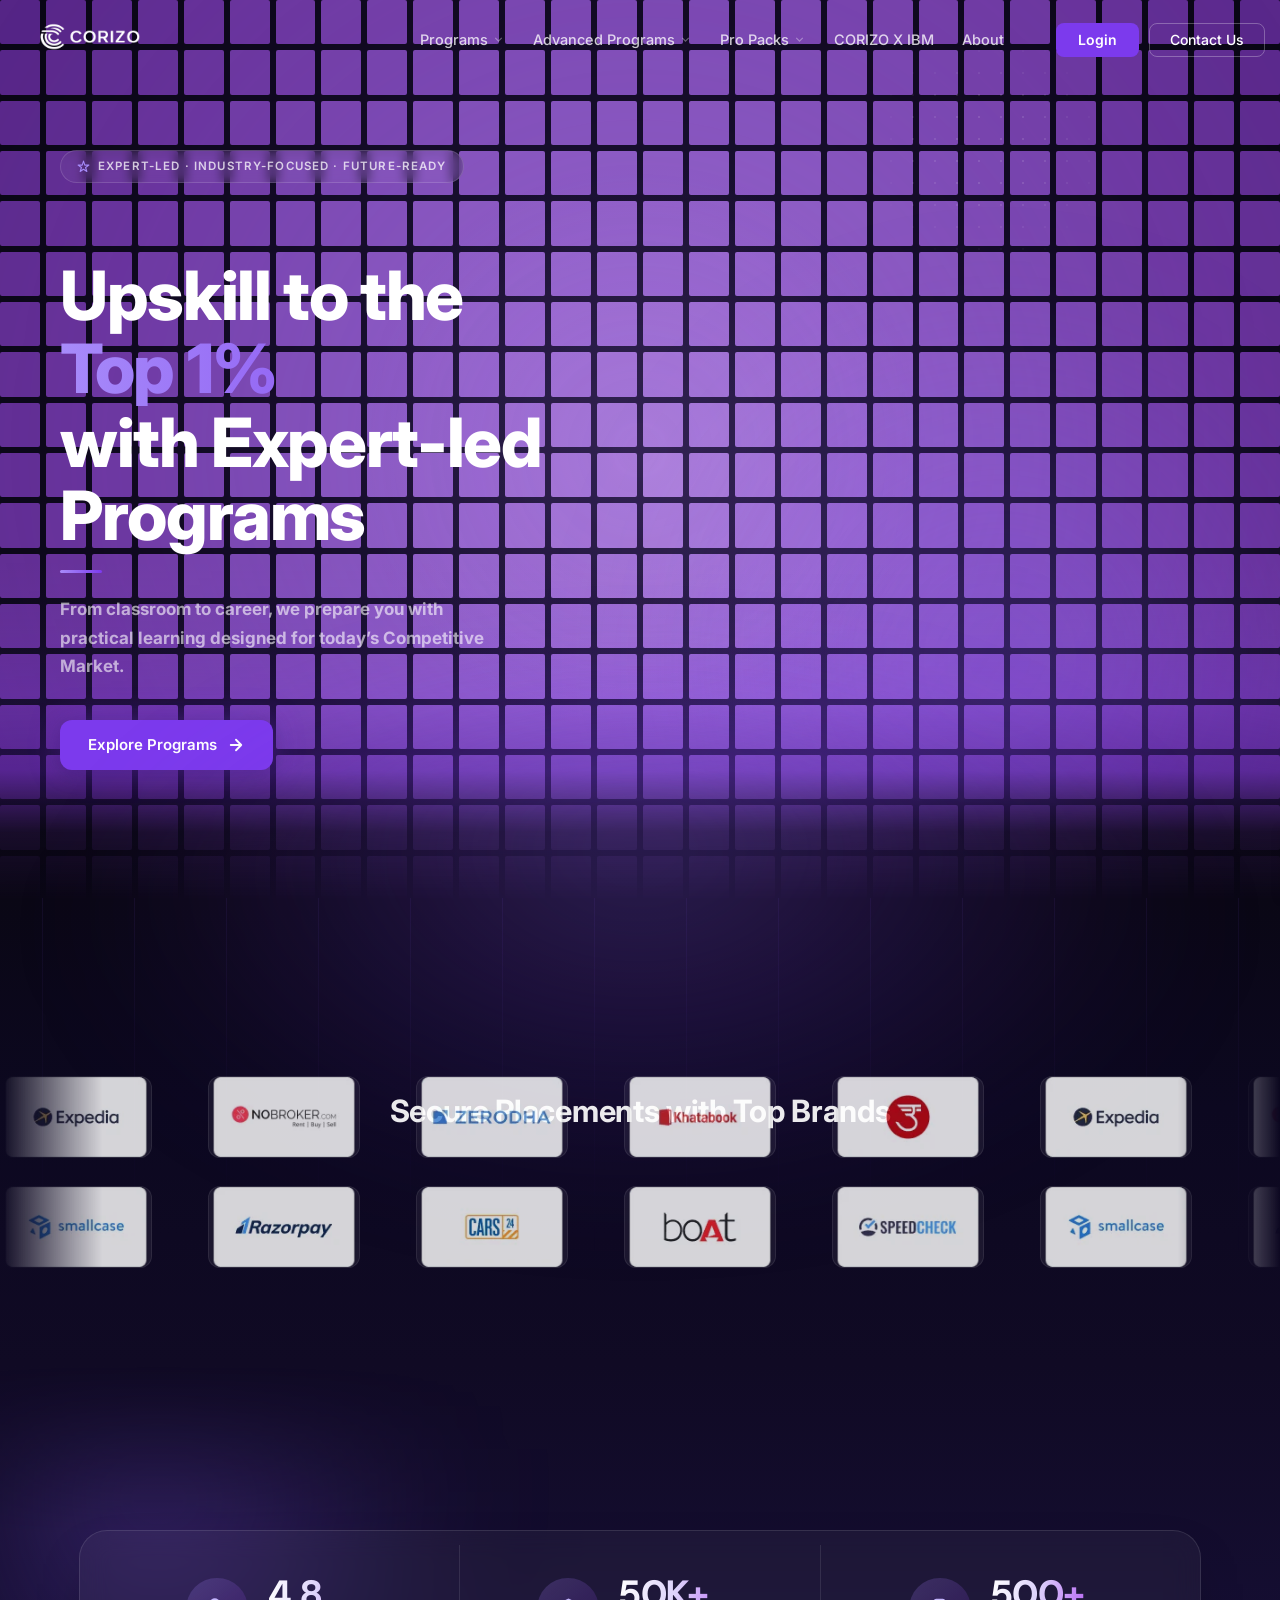
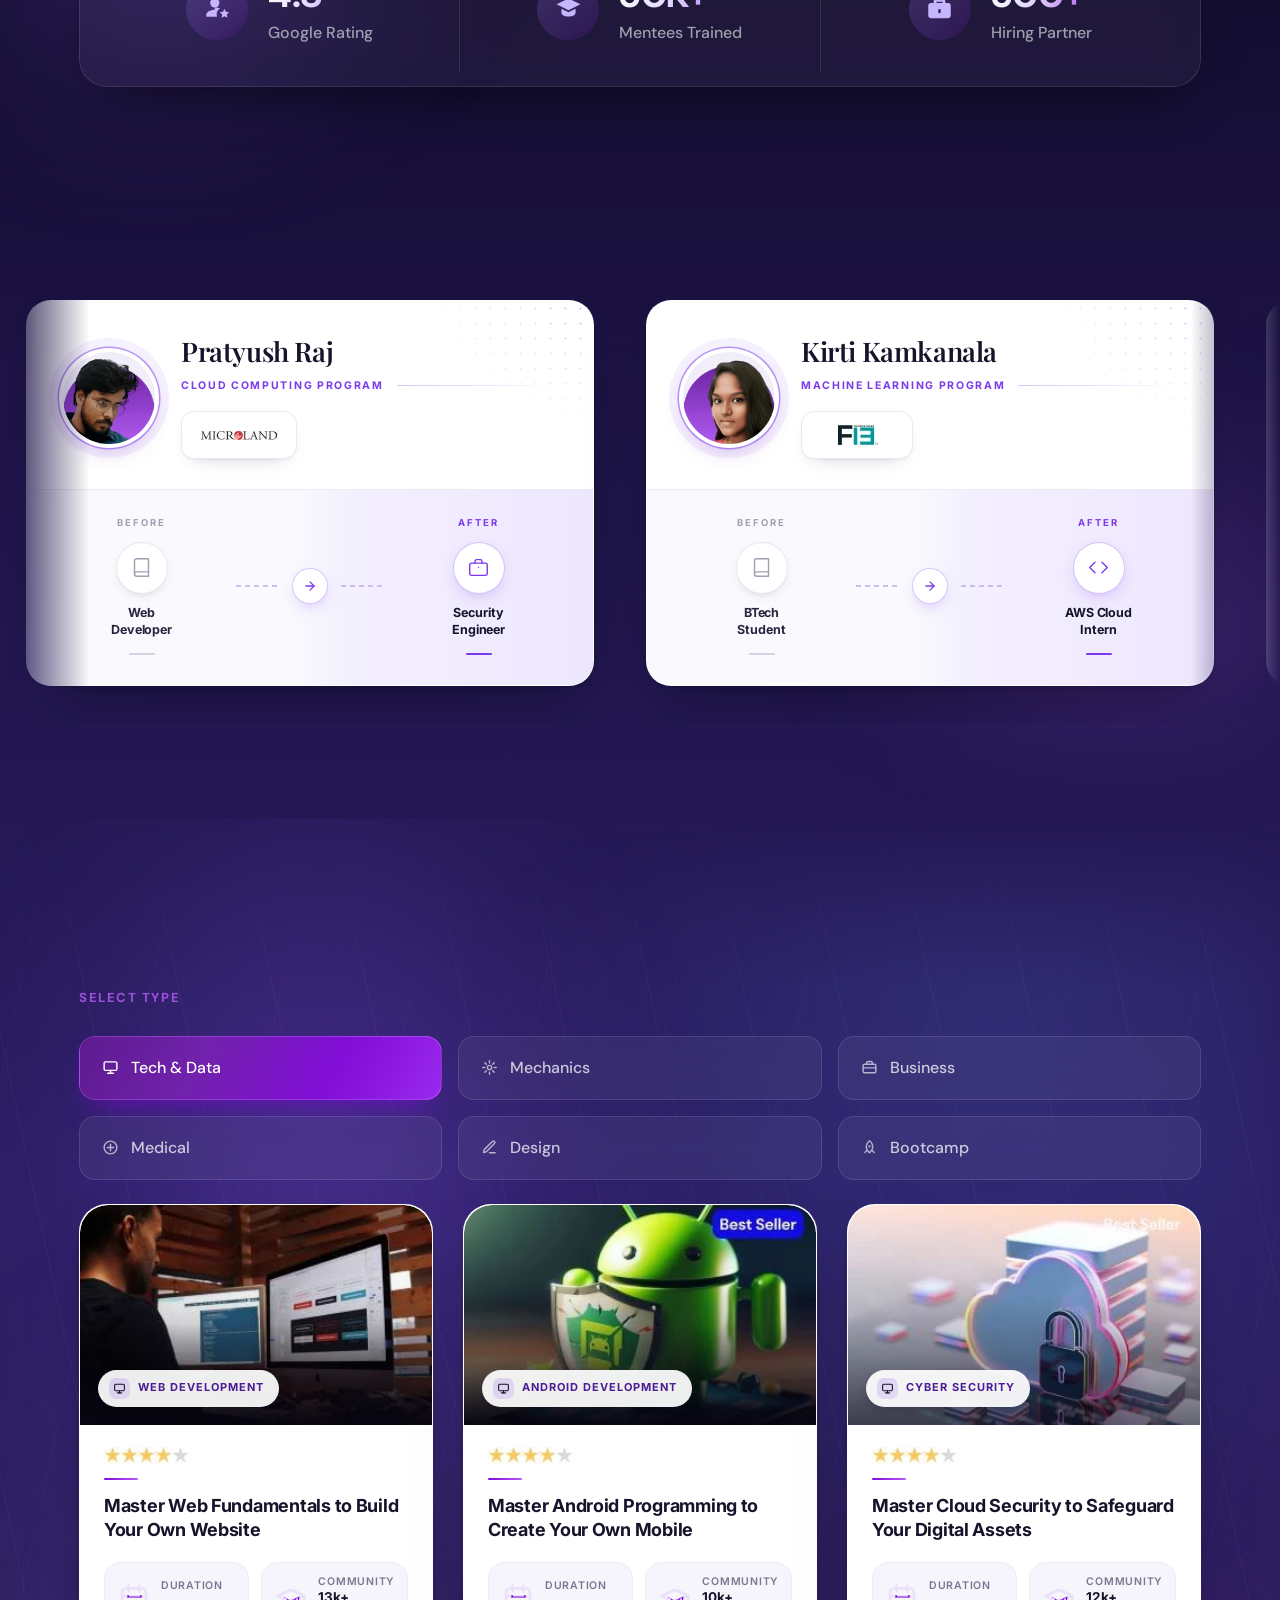
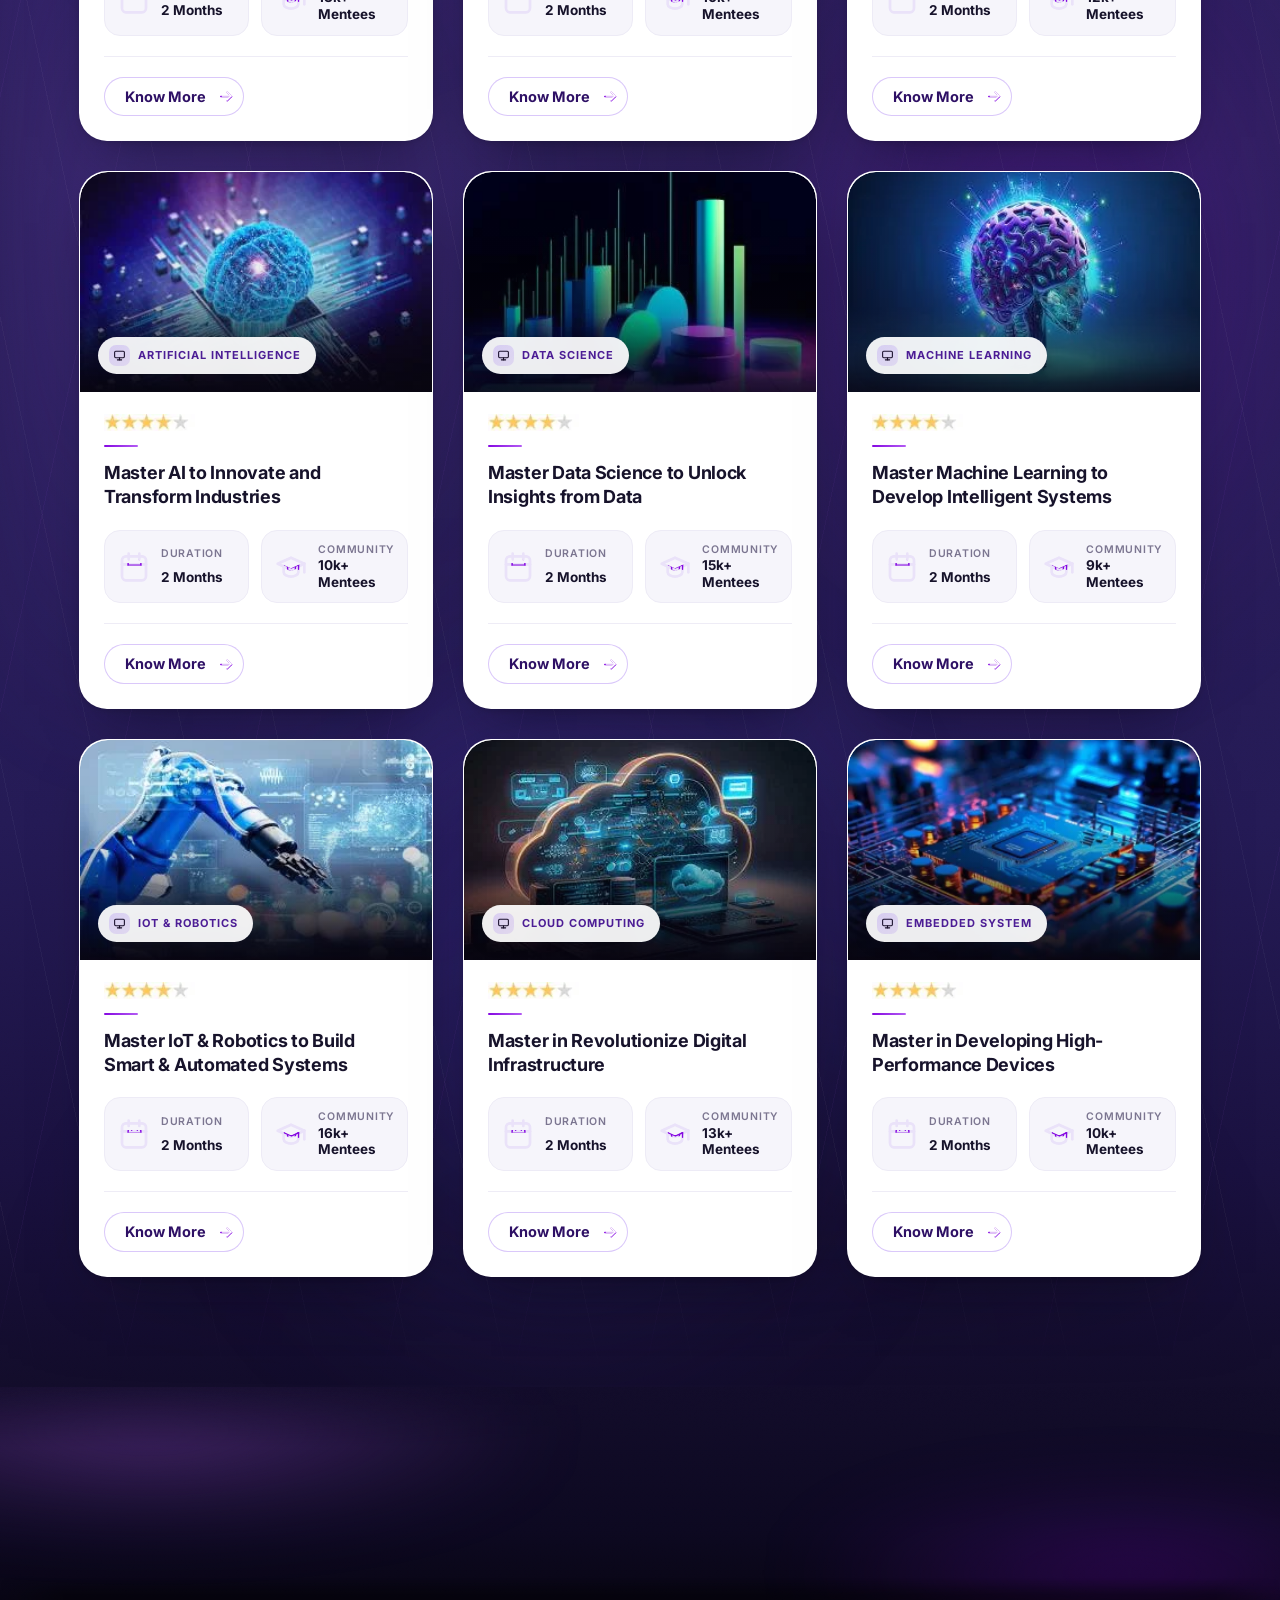
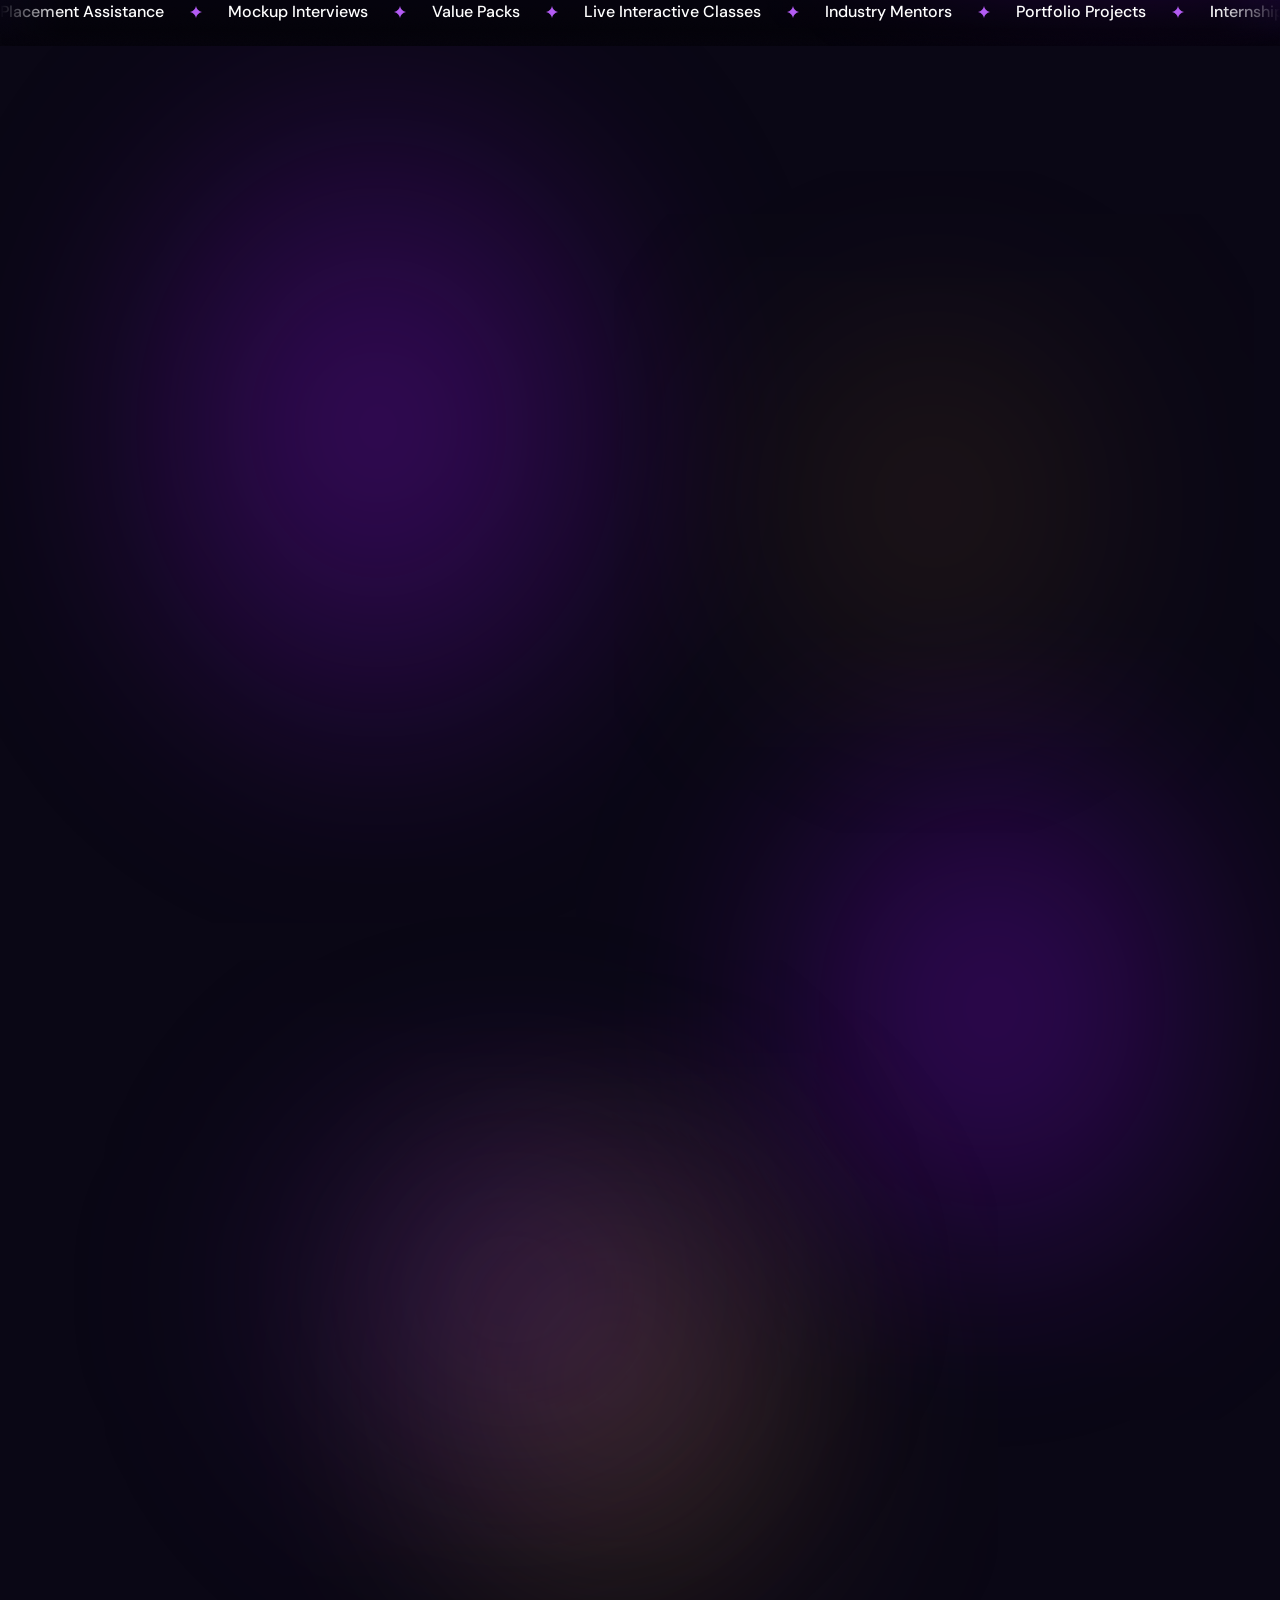
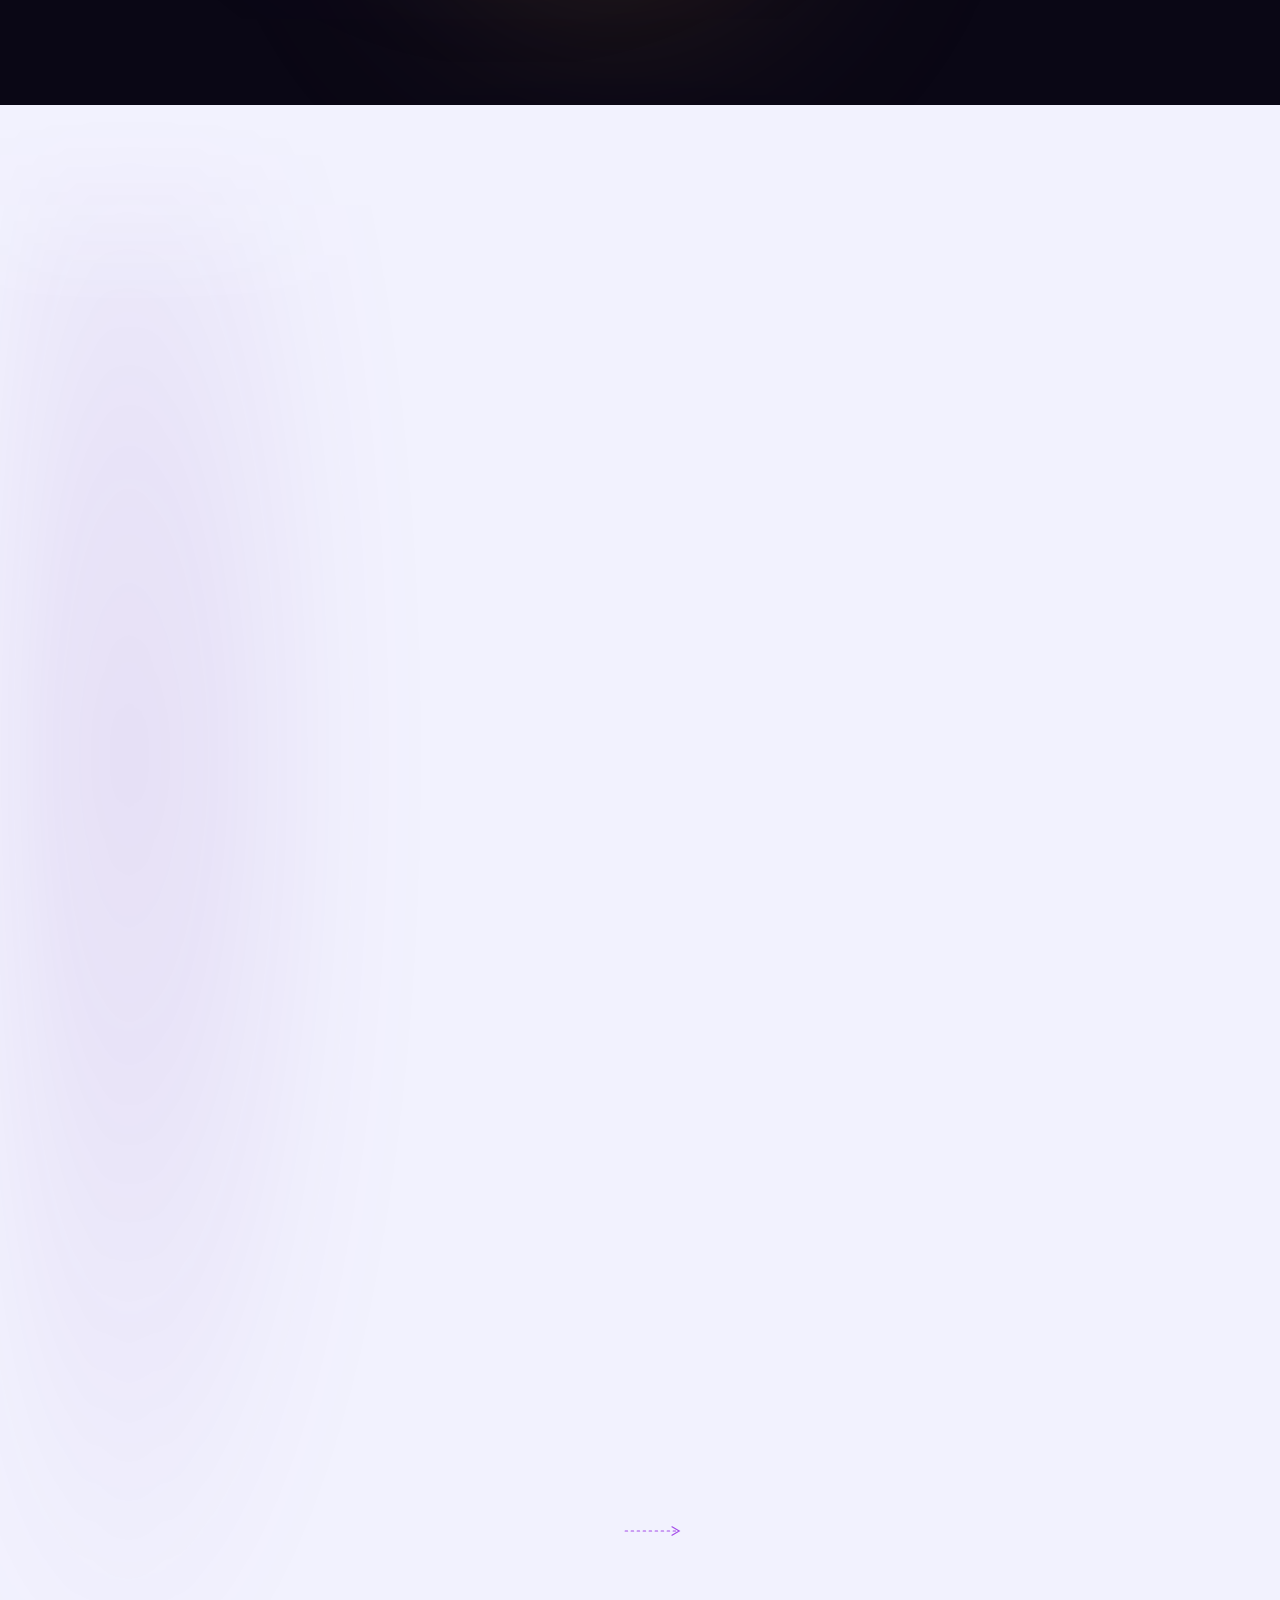
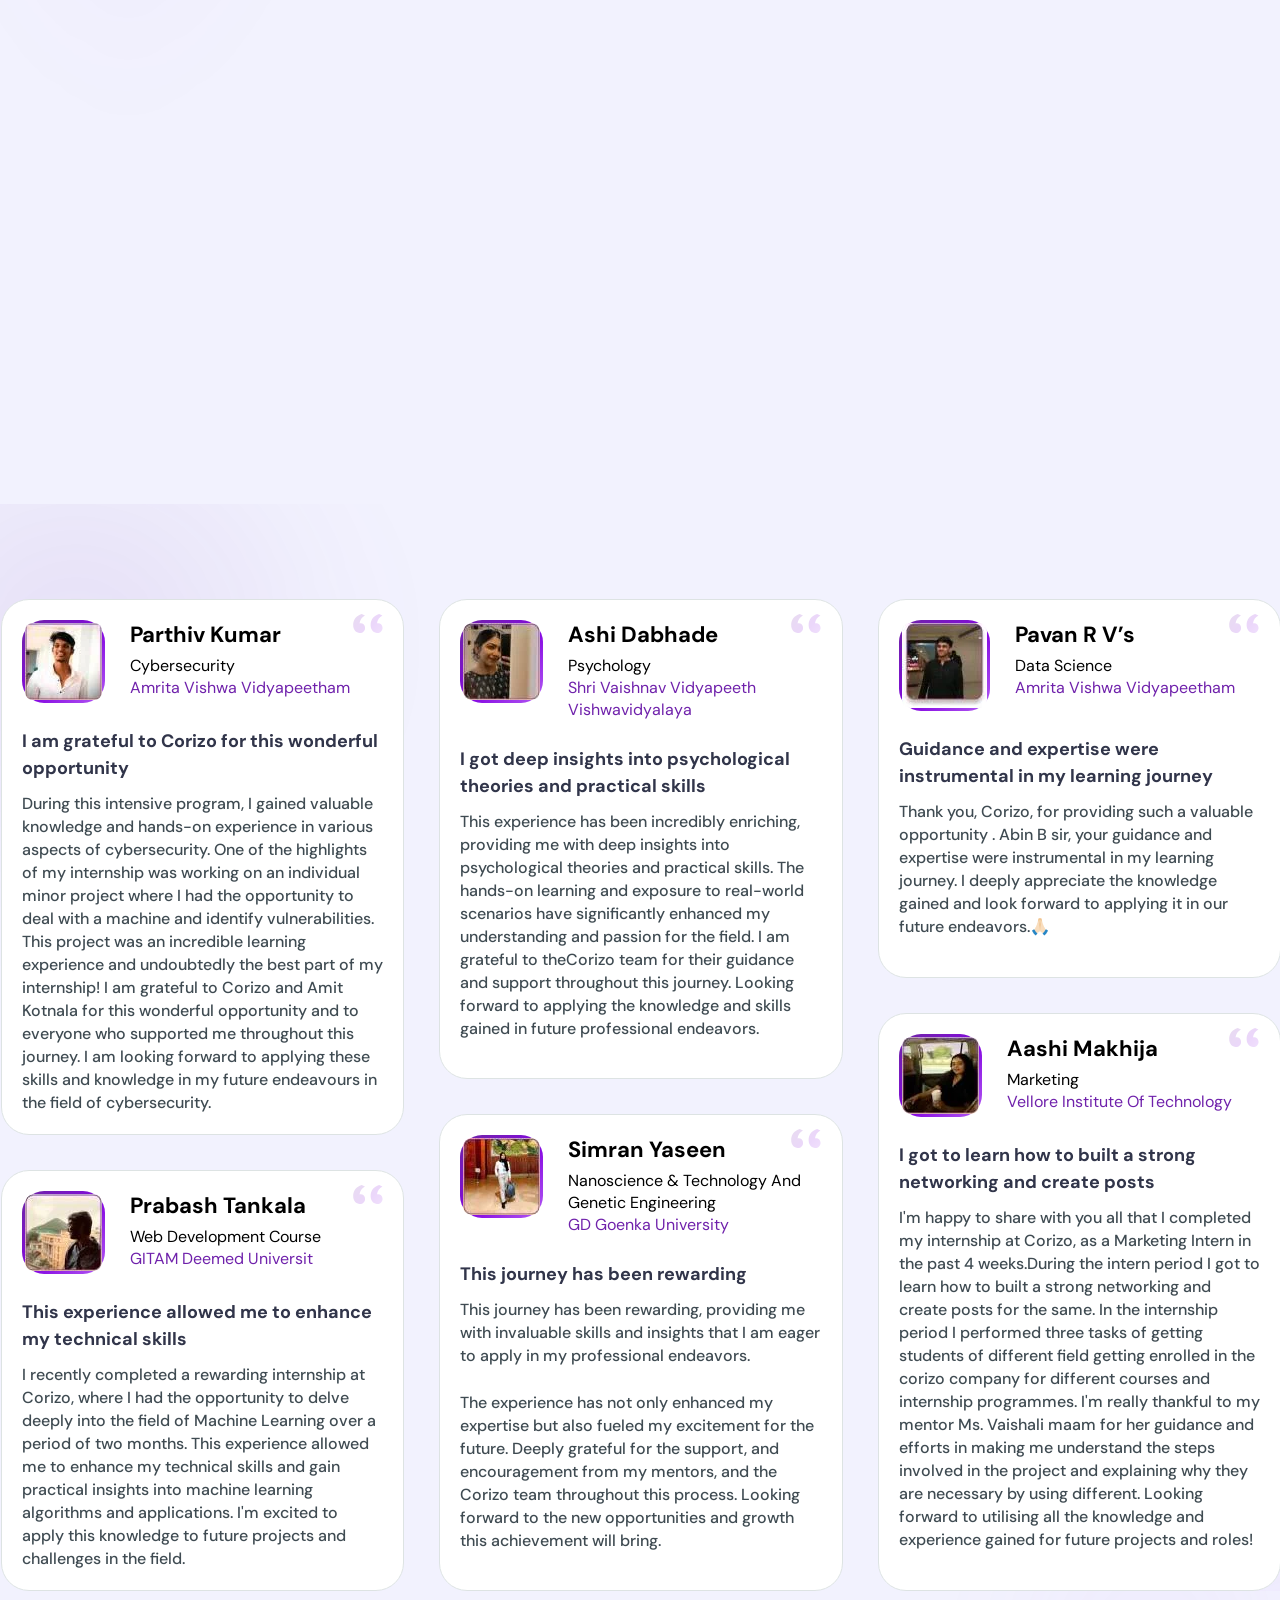
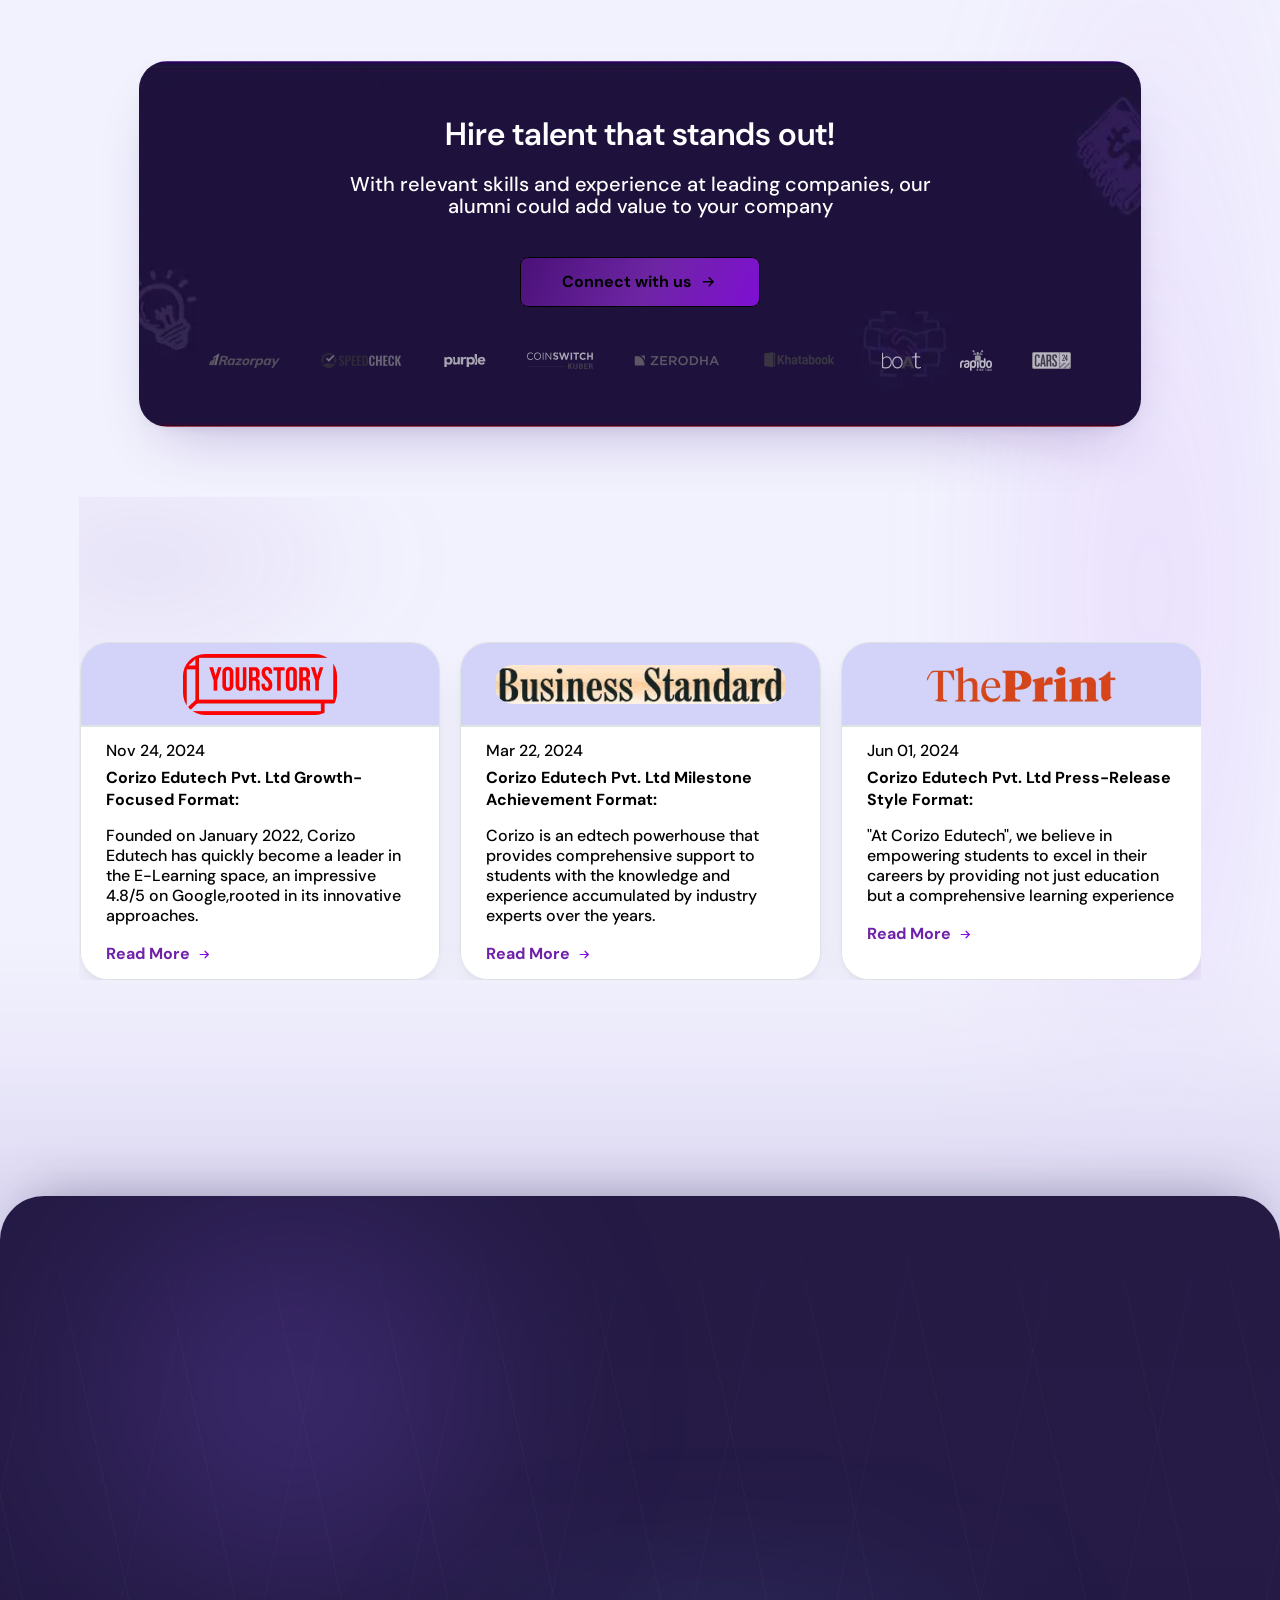
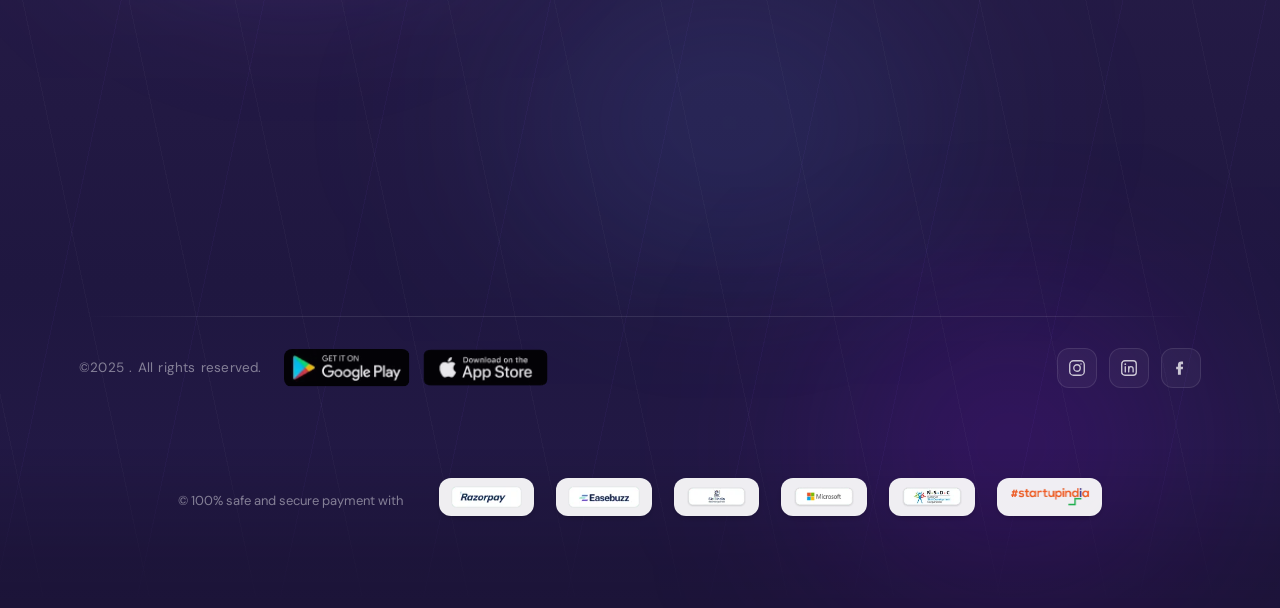
==== commit 34c77cda: "feat: replace canvas wireframe with DataGridHero animated cell grid - Swap <canvas> for DOM-based <d" ====
--- a/index.html
+++ b/index.html
@@ -1446,12 +1446,53 @@
             font-family: 'Inter', system-ui, sans-serif;
         }
 
-        #cz-grid-canvas {
+        /* ─── DATA-GRID HERO ─────────────────────────────────── */
+        /* Purple gradient palette: 552586 → 6A359C → 804FB3 → 9969C7 → B589D6 */
+        :root {
+            --dgh-c1: #552586;
+            --dgh-c2: #6A359C;
+            --dgh-c3: #804FB3;
+            --dgh-c4: #9969C7;
+            --dgh-c5: #B589D6;
+        }
+
+        @keyframes cell-pulse {
+            from { opacity: var(--opacity-min, 0.05); }
+            to   { opacity: var(--opacity-max, 0.60); }
+        }
+
+        #cz-grid-container {
             position: absolute;
             inset: 0;
             z-index: 0;
             width: 100%;
             height: 100%;
+            display: grid;
+            overflow: hidden;
+            /* Mouse glow: radial highlight that follows cursor */
+            --mouse-x: 50%;
+            --mouse-y: 50%;
+            --mouse-glow-opacity: 1;
+        }
+
+        #cz-grid-container::before {
+            content: '';
+            position: absolute;
+            inset: 0;
+            background: radial-gradient(
+                600px circle at var(--mouse-x) var(--mouse-y),
+                rgba(181, 137, 214, 0.12),
+                transparent 50%
+            );
+            pointer-events: none;
+            z-index: 1;
+            opacity: var(--mouse-glow-opacity);
+            transition: opacity 0.3s ease;
+        }
+
+        .grid-cell {
+            border-radius: 2px;
+            will-change: opacity;
         }
 
         .cz-hero-glow {
@@ -2374,7 +2415,7 @@
 
     <!-- ══ NEW HERO SECTION ═════════════════════════════════════ -->
     <section class="cz-hero" aria-label="Hero section">
-        <canvas id="cz-grid-canvas" aria-hidden="true"></canvas>
+        <div id="cz-grid-container" class="grid-container" aria-hidden="true"></div>
         <div class="cz-hero-glow" aria-hidden="true"></div>
         <div class="cz-hero-glow-br" aria-hidden="true"></div>
         <div class="cz-dot-grid" aria-hidden="true"></div>
@@ -2420,79 +2461,114 @@
 
     <!-- ══ HERO SCRIPTS ══════════════════════════════════════════ -->
     <script>
-        /* ── Canvas wireframe grid ───────────────────────────────── */
+        /* ══ DataGridHero — vanilla JS port ══════════════════════════
+           Palette:  552586 → 6A359C → 804FB3 → 9969C7 → B589D6
+           Settings: rows=18, cols=28, spacing=6px, duration=3s,
+                     animationType="pulse", pulseEffect=true,
+                     mouseGlow=true, opacityMin=0.05, opacityMax=0.60
+        ══════════════════════════════════════════════════════════════ */
         (() => {
-            const canvas = document.getElementById('cz-grid-canvas');
-            const ctx = canvas.getContext('2d');
-            const COLS = 30, ROWS = 22, SPACING = 100, FOCAL = 500, AMPLITUDE = 10;
-            const DPR = Math.min(window.devicePixelRatio || 1, 2);
-            const ROT_X = (62 * Math.PI) / 180;
-            const ROT_Y = (8 * Math.PI) / 180;
-            let W = 0, H = 0, animId = null, startTime = null, pts = [];
-
-            function initGrid() {
-                pts = [];
-                const offX = ((COLS - 1) * SPACING) / 2, offZ = ((ROWS - 1) * SPACING) / 2;
-                for (let r = 0; r < ROWS; r++)
-                    for (let c = 0; c < COLS; c++)
-                        pts.push({ bx: c * SPACING - offX, by: 0, bz: r * SPACING - offZ });
-            }
-            function resize() {
-                W = window.innerWidth; H = window.innerHeight;
-                canvas.width = W * DPR; canvas.height = H * DPR;
-                canvas.style.width = W + 'px'; canvas.style.height = H + 'px';
-                ctx.setTransform(DPR, 0, 0, DPR, 0, 0);
-            }
-            function project(pt, t) {
-                const dy = Math.sin(pt.bx * 0.052 + t * 0.48) * AMPLITUDE + Math.sin(pt.bz * 0.078 - t * 0.31) * (AMPLITUDE * 0.52);
-                let x = pt.bx, y = pt.by + dy, z = pt.bz;
-                const cX = Math.cos(ROT_X), sX = Math.sin(ROT_X);
-                let y1 = y * cX - z * sX, z1 = y * sX + z * cX;
-                const cY = Math.cos(ROT_Y), sY = Math.sin(ROT_Y);
-                let x2 = x * cY + z1 * sY, z2 = -x * sY + z1 * cY;
-                const cx = W * 0.5, cy = H * 0.72, depth = FOCAL + z2;
-                if (depth <= 0) return null;
-                const sc = FOCAL / depth;
-                return { sx: cx + x2 * sc, sy: cy + y1 * sc, depth: z2 };
-            }
-            function depthOpacity(z) {
-                const t = (z - (-400)) / (800 - (-400));
-                return 0.55 - Math.max(0, Math.min(1, t)) * 0.51;
-            }
-            function draw(ts) {
-                if (!startTime) startTime = ts;
-                const t = (ts - startTime) / 1000;
-                ctx.clearRect(0, 0, W, H);
-                const proj = pts.map(p => project(p, t));
-                for (let r = 0; r < ROWS; r++) {
-                    for (let c = 0; c < COLS - 1; c++) {
-                        const a = proj[r * COLS + c], b = proj[r * COLS + c + 1];
-                        if (!a || !b) continue;
-                        const op = (depthOpacity(a.depth) + depthOpacity(b.depth)) * 0.5;
-                        if (op < 0.012) continue;
-                        ctx.beginPath(); ctx.moveTo(a.sx, a.sy); ctx.lineTo(b.sx, b.sy);
-                        ctx.strokeStyle = `rgba(139,92,246,${op.toFixed(3)})`; ctx.lineWidth = 1; ctx.stroke();
-                    }
+            const container = document.getElementById('cz-grid-container');
+            if (!container) return;
+
+            /* ── Config ──────────────────────────────────────────── */
+            const ROWS       = 18;
+            const COLS       = 28;
+            const SPACING    = 6;       /* px gap between cells */
+            const DURATION   = 3;       /* animation duration in seconds */
+            const OPACITY_MIN = 0.05;
+            const OPACITY_MAX = 0.60;
+
+            /* Purple gradient stops: dark plum → bright lilac */
+            const GRADIENT = [
+                '#552586', /* stop 0 – deep plum      */
+                '#6A359C', /* stop 1                  */
+                '#804FB3', /* stop 2 – mid purple     */
+                '#9969C7', /* stop 3                  */
+                '#B589D6'  /* stop 4 – bright lilac   */
+            ];
+
+            /* ── Color interpolation ─────────────────────────────── */
+            function hexToRgb(h) {
+                const v = parseInt(h.replace('#',''), 16);
+                return [(v>>16)&255, (v>>8)&255, v&255];
+            }
+            function lerpColor(t) {
+                /* t in [0,1] — maps across the 5-stop gradient */
+                const idx  = Math.min(Math.floor(t * (GRADIENT.length - 1)), GRADIENT.length - 2);
+                const frac = (t * (GRADIENT.length - 1)) - idx;
+                const a = hexToRgb(GRADIENT[idx]);
+                const b = hexToRgb(GRADIENT[idx + 1]);
+                return [
+                    Math.round(a[0] + (b[0]-a[0]) * frac),
+                    Math.round(a[1] + (b[1]-a[1]) * frac),
+                    Math.round(a[2] + (b[2]-a[2]) * frac)
+                ];
+            }
+
+            /* ── Build grid ──────────────────────────────────────── */
+            function buildGrid() {
+                container.innerHTML = '';
+                container.style.gridTemplateColumns = `repeat(${COLS}, 1fr)`;
+                container.style.gridTemplateRows    = `repeat(${ROWS}, 1fr)`;
+                container.style.gap = `${SPACING}px`;
+
+                const total     = ROWS * COLS;
+                const centerRow = Math.floor(ROWS / 2);
+                const centerCol = Math.floor(COLS / 2);
+                /* max diagonal distance from center — used for color mapping */
+                const maxDist = Math.sqrt(centerRow*centerRow + centerCol*centerCol);
+
+                for (let i = 0; i < total; i++) {
+                    const r  = Math.floor(i / COLS);
+                    const c  = i % COLS;
+                    const dr = r - centerRow;
+                    const dc = c - centerCol;
+
+                    /* Distance from center: cells near center get the bright
+                       lilac end; cells at the edges get the deep plum end. */
+                    const dist = Math.sqrt(dr*dr + dc*dc);
+                    const t    = Math.min(dist / maxDist, 1); /* 0 = center, 1 = edge */
+                    const [rr, gg, bb] = lerpColor(1 - t);   /* invert: center = bright */
+                    const color = `rgb(${rr},${gg},${bb})`;
+
+                    /* Pulse delay — concentric rings from center */
+                    const delay = Math.sqrt(dr*dr + dc*dc) * 0.2;
+
+                    const cell = document.createElement('div');
+                    cell.className = 'grid-cell';
+                    cell.style.backgroundColor = color;
+                    cell.style.setProperty('--opacity-min', OPACITY_MIN);
+                    cell.style.setProperty('--opacity-max', OPACITY_MAX);
+                    cell.style.animation      = `cell-pulse ${DURATION}s infinite alternate`;
+                    cell.style.animationDelay = `${delay.toFixed(3)}s`;
+                    container.appendChild(cell);
                 }
-                for (let c = 0; c < COLS; c++) {
-                    for (let r = 0; r < ROWS - 1; r++) {
-                        const a = proj[r * COLS + c], b = proj[(r + 1) * COLS + c];
-                        if (!a || !b) continue;
-                        const op = (depthOpacity(a.depth) + depthOpacity(b.depth)) * 0.5;
-                        if (op < 0.012) continue;
-                        ctx.beginPath(); ctx.moveTo(a.sx, a.sy); ctx.lineTo(b.sx, b.sy);
-                        ctx.strokeStyle = `rgba(139,92,246,${op.toFixed(3)})`; ctx.lineWidth = 1; ctx.stroke();
-                    }
-                }
-                animId = requestAnimationFrame(draw);
-            }
-            document.addEventListener('visibilitychange', () => {
-                if (document.hidden) { cancelAnimationFrame(animId); animId = null; }
-                else { startTime = null; animId = requestAnimationFrame(draw); }
+            }
+
+            buildGrid();
+
+            /* ── Mouse-follow glow ───────────────────────────────── */
+            window.addEventListener('mousemove', (e) => {
+                const rect = container.getBoundingClientRect();
+                const x = e.clientX - rect.left;
+                const y = e.clientY - rect.top;
+                container.style.setProperty('--mouse-x', `${x}px`);
+                container.style.setProperty('--mouse-y', `${y}px`);
             });
-            resize(); initGrid();
-            window.addEventListener('resize', resize);
-            animId = requestAnimationFrame(draw);
+
+            /* ── Grid scroll parallax ────────────────────────────── */
+            const hero = document.querySelector('.cz-hero');
+            let ticking = false;
+            window.addEventListener('scroll', () => {
+                if (ticking) return;
+                requestAnimationFrame(() => {
+                    const progress = Math.min(window.scrollY / (hero ? hero.offsetHeight : window.innerHeight), 1);
+                    container.style.transform = `translateY(${-(progress * 60).toFixed(1)}px)`;
+                    ticking = false;
+                });
+                ticking = true;
+            }, { passive: true });
         })();
 
         /* ── Navbar scroll ───────────────────────────────────────── */
@@ -2509,27 +2585,6 @@
             requestAnimationFrame(() => requestAnimationFrame(() =>
                 els.forEach(el => el.classList.add('is-visible'))
             ));
-        })();
-
-        /* ── Canvas scroll parallax ─────────────────────────────────────
-           As user scrolls out of the hero, canvas drifts up slightly
-           (up to 60px), giving the 3-D wireframe a sense of receding depth */
-        (() => {
-            const canvas = document.getElementById('cz-grid-canvas');
-            const hero = document.querySelector('.cz-hero');
-            if (!canvas || !hero) return;
-            let ticking = false;
-            window.addEventListener('scroll', () => {
-                if (ticking) return;
-                requestAnimationFrame(() => {
-                    const scrollY = window.scrollY;
-                    const heroH = hero.offsetHeight || window.innerHeight;
-                    const progress = Math.min(scrollY / heroH, 1);
-                    canvas.style.transform = `translateY(${-(progress * 60).toFixed(1)}px)`;
-                    ticking = false;
-                });
-                ticking = true;
-            }, { passive: true });
         })();
     </script>
     <!-- ══ END HERO SCRIPTS ══════════════════════════════════════ -->
